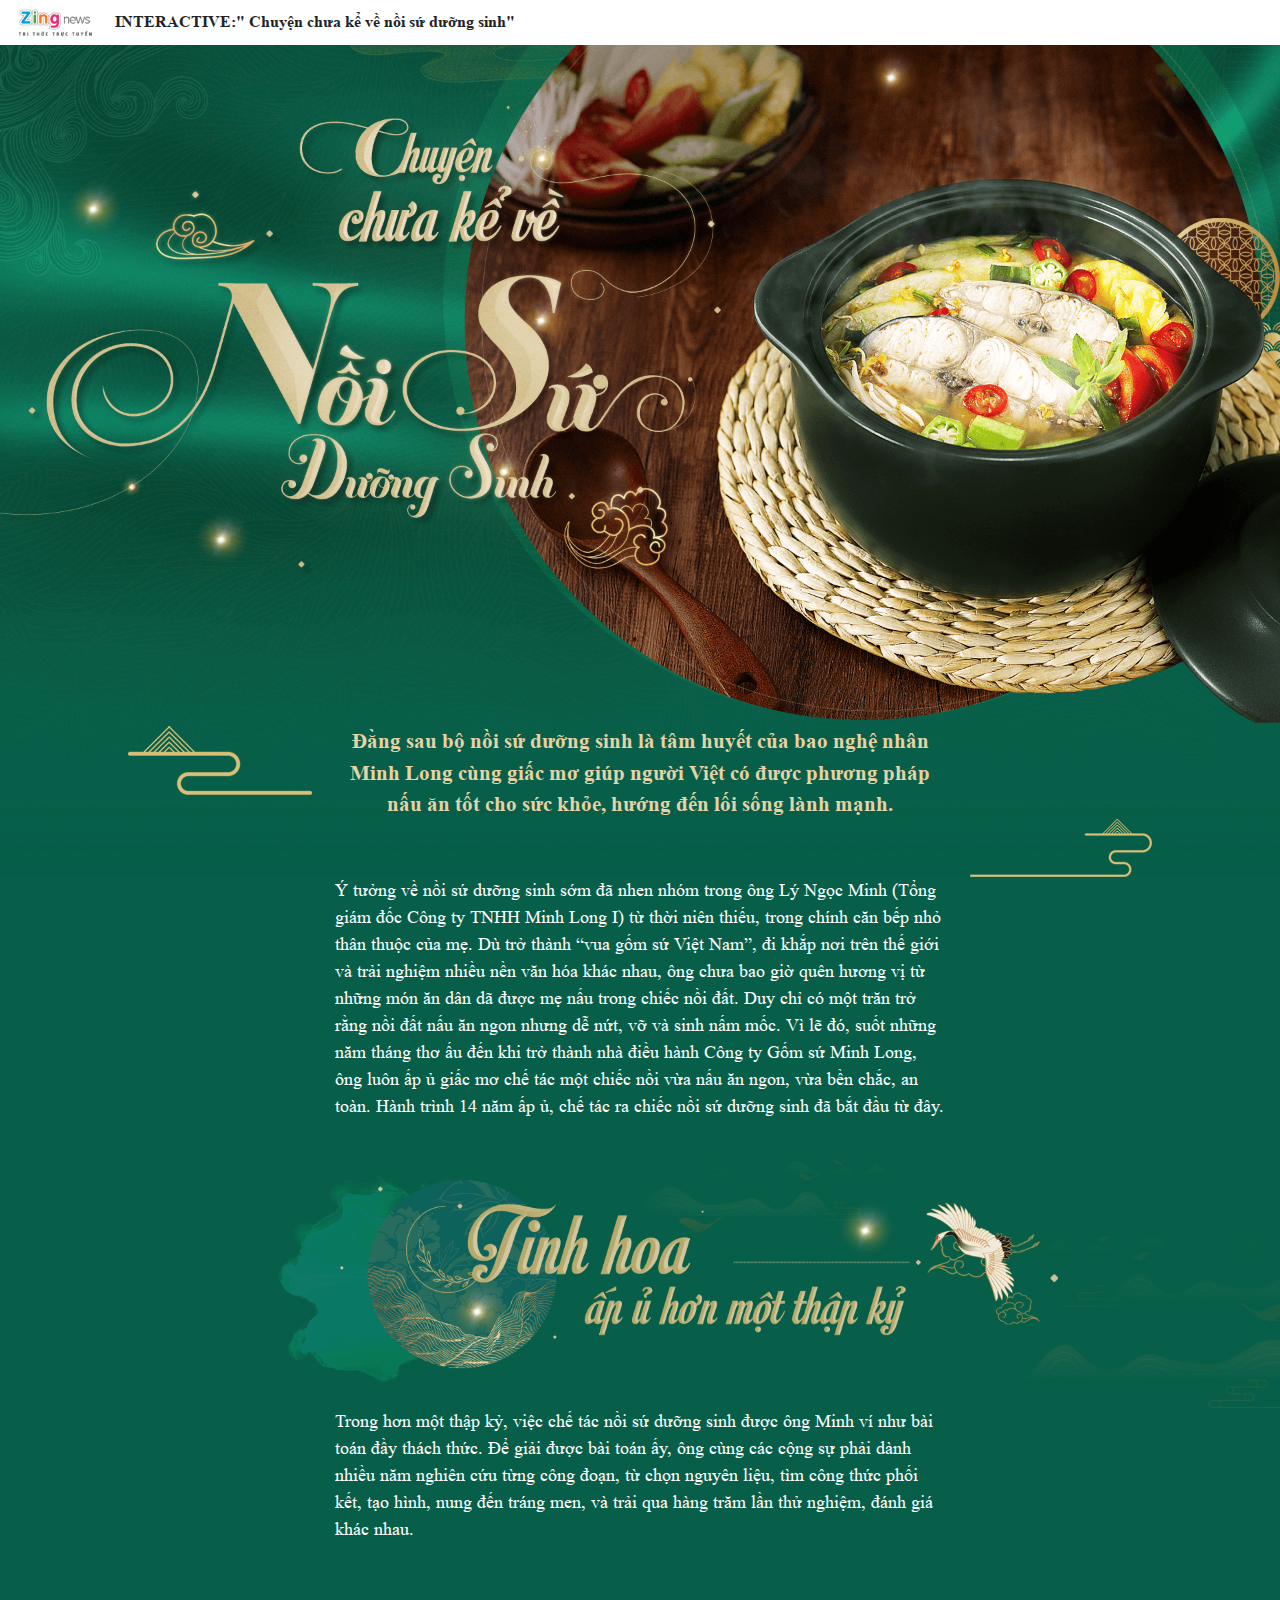
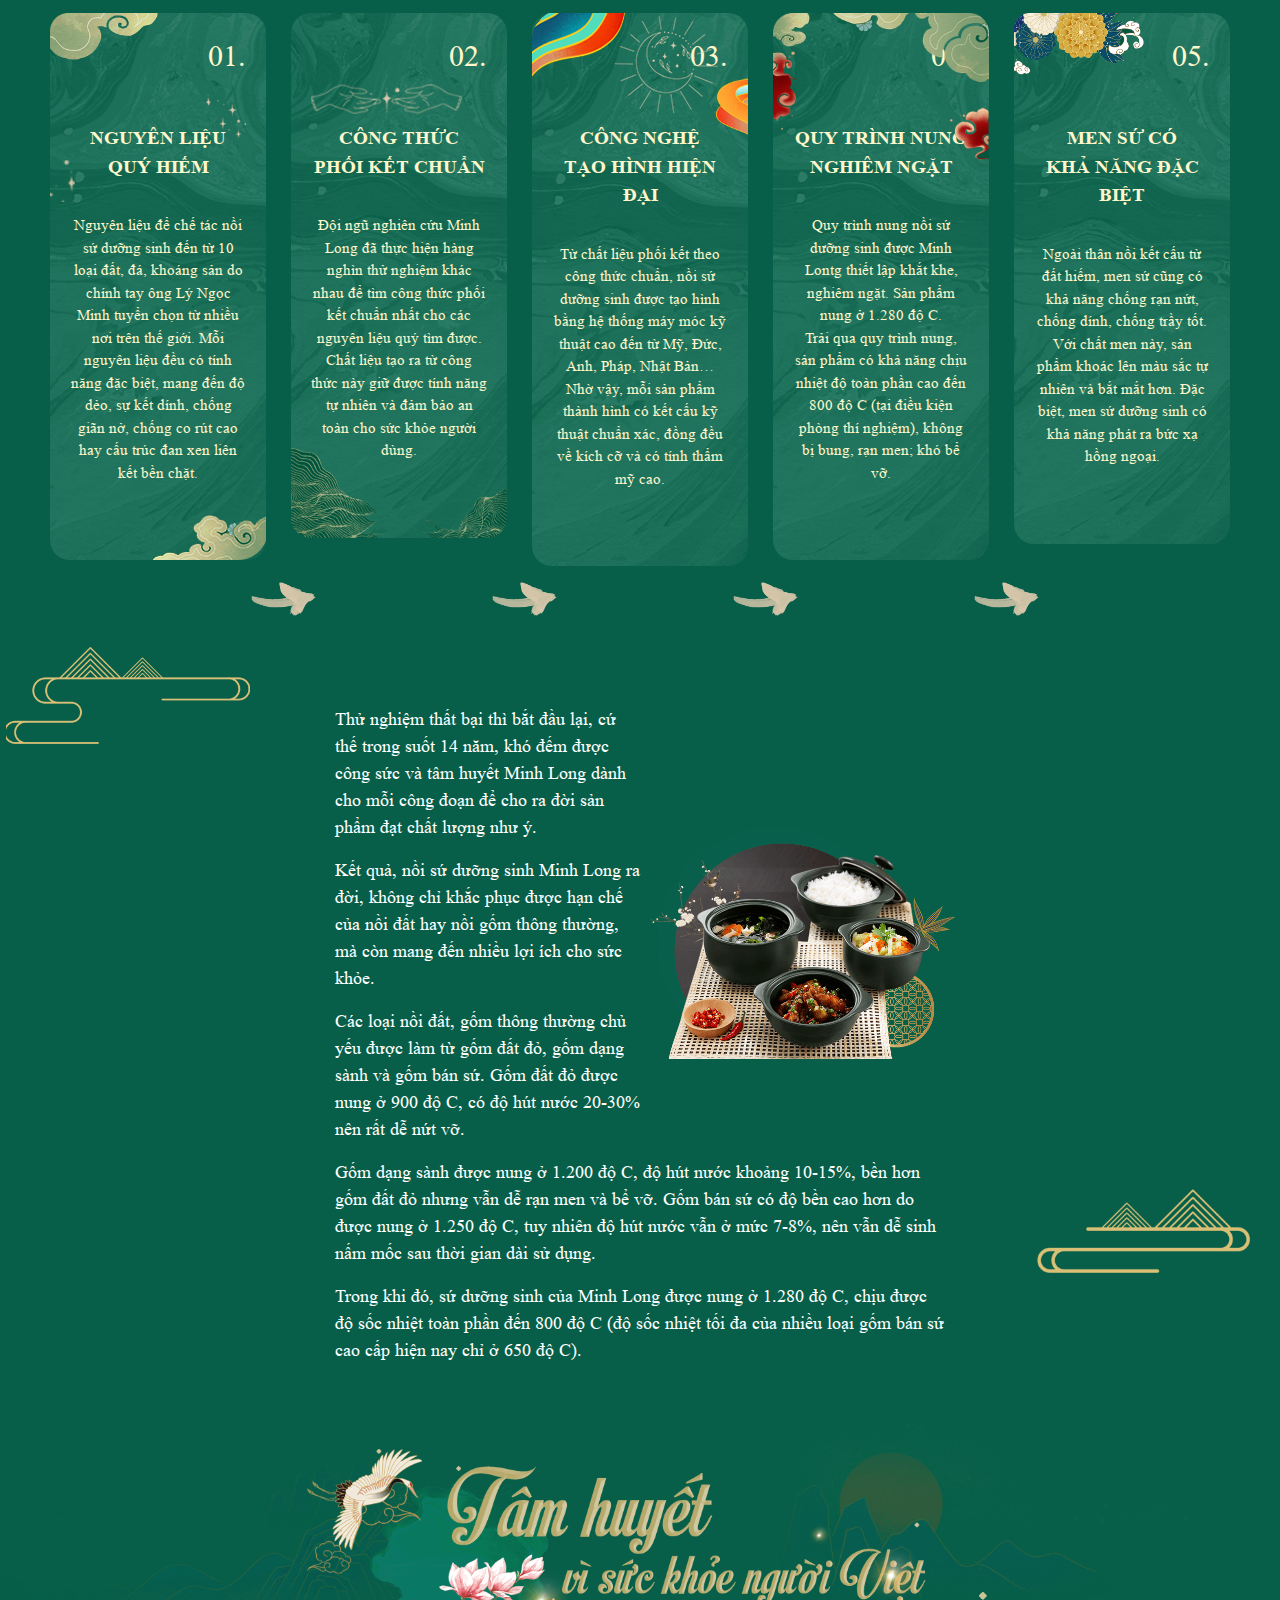
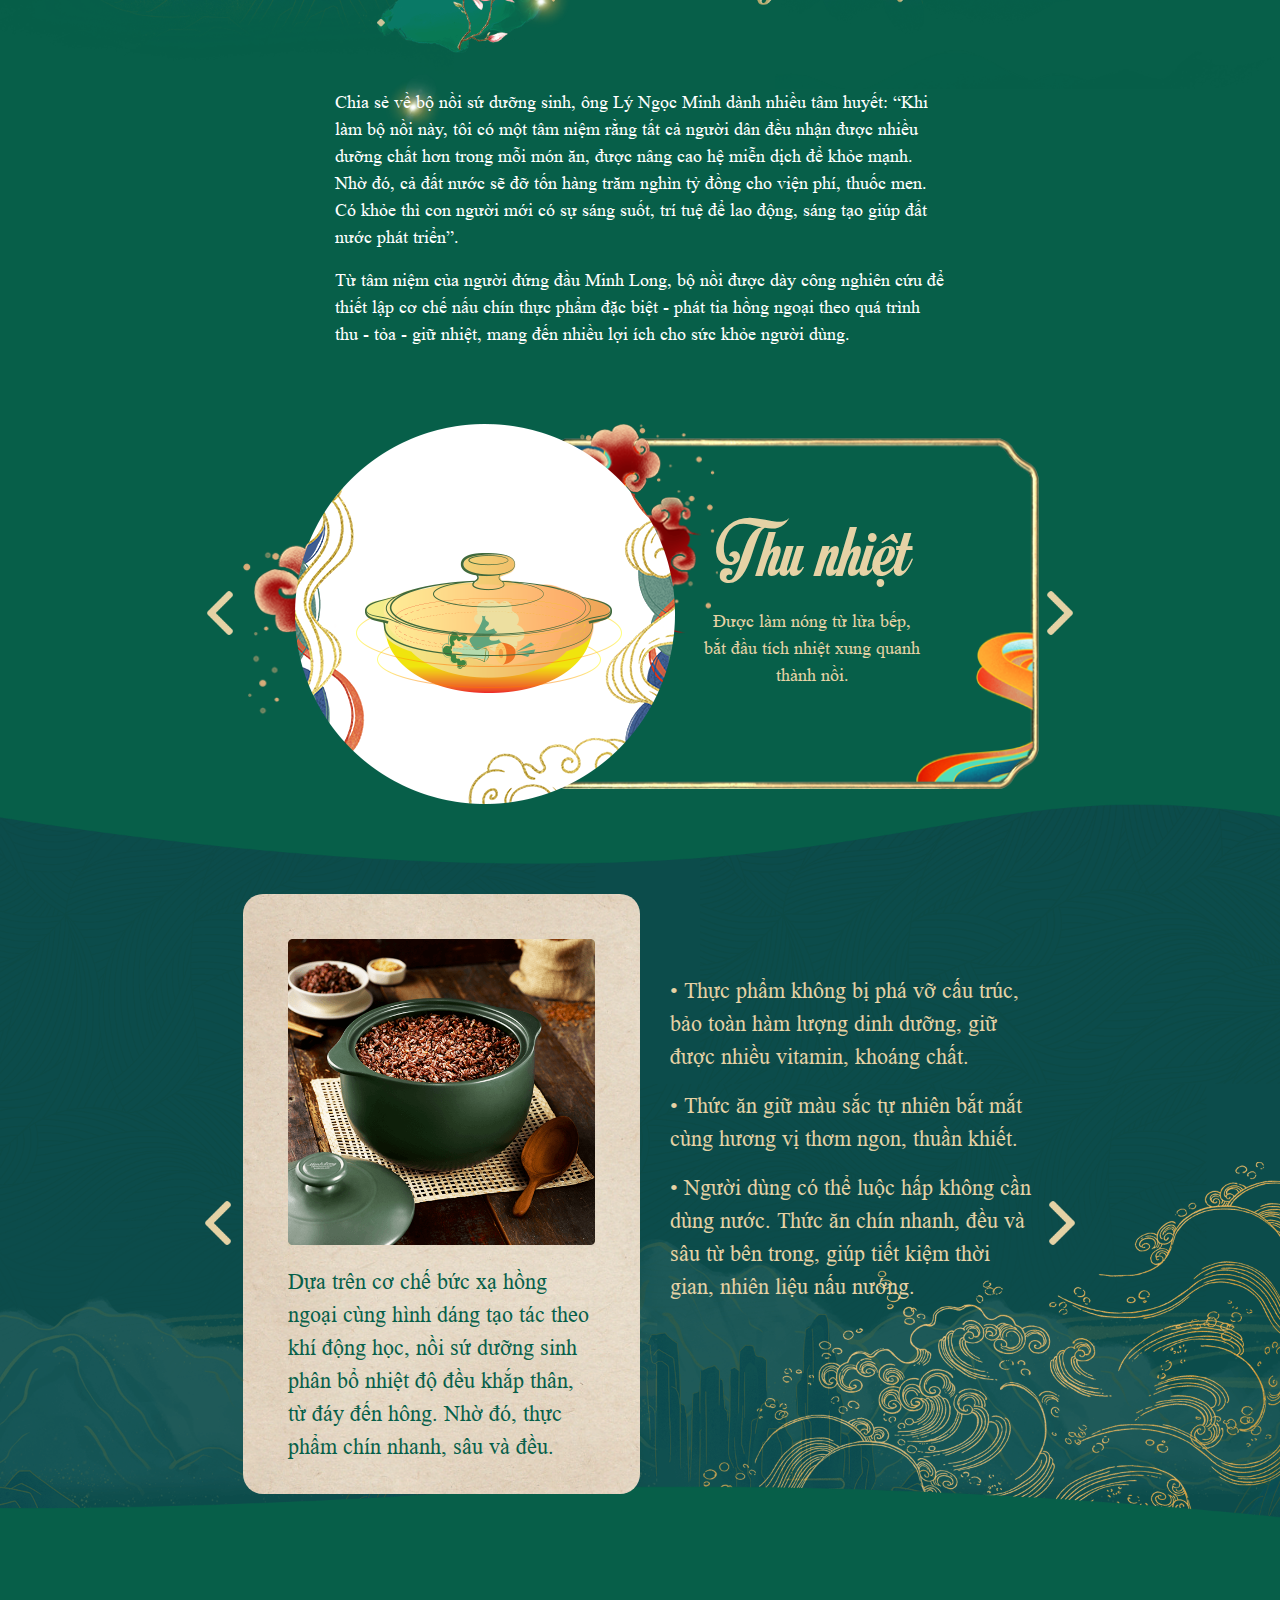
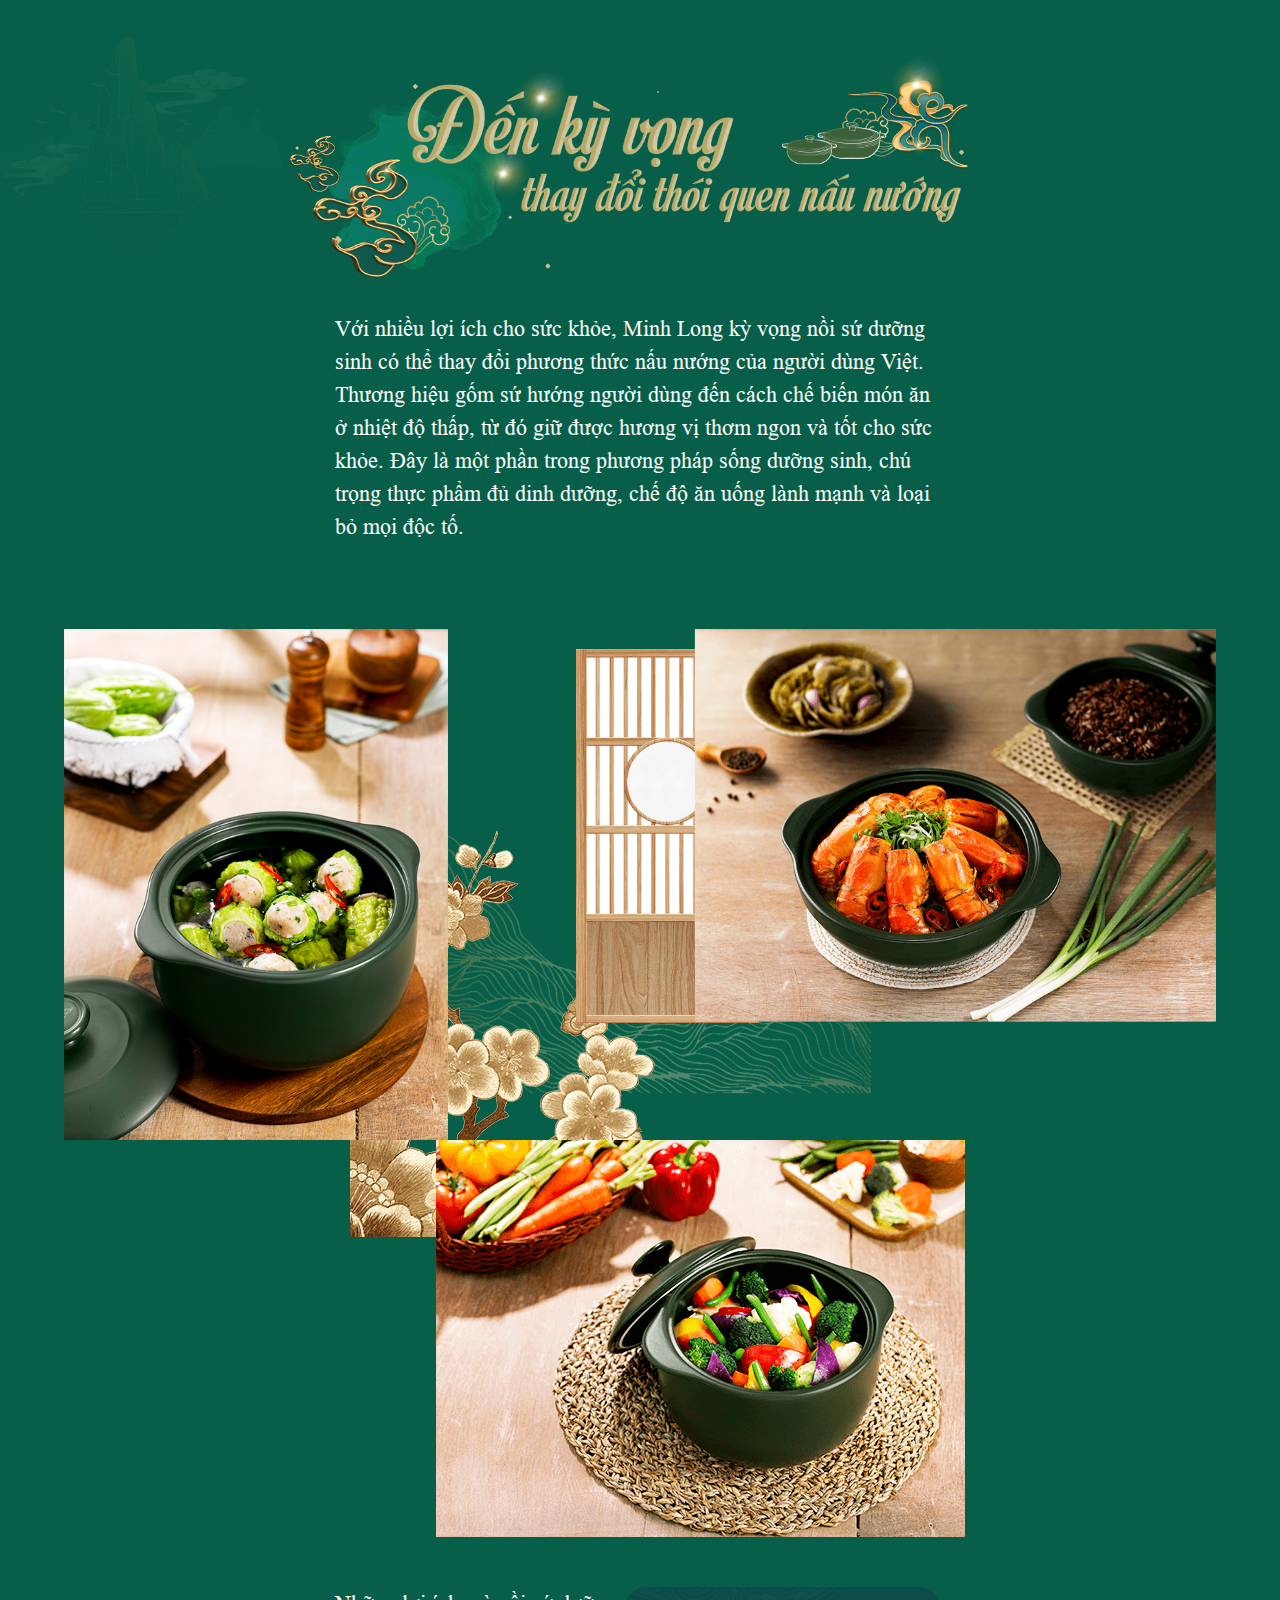
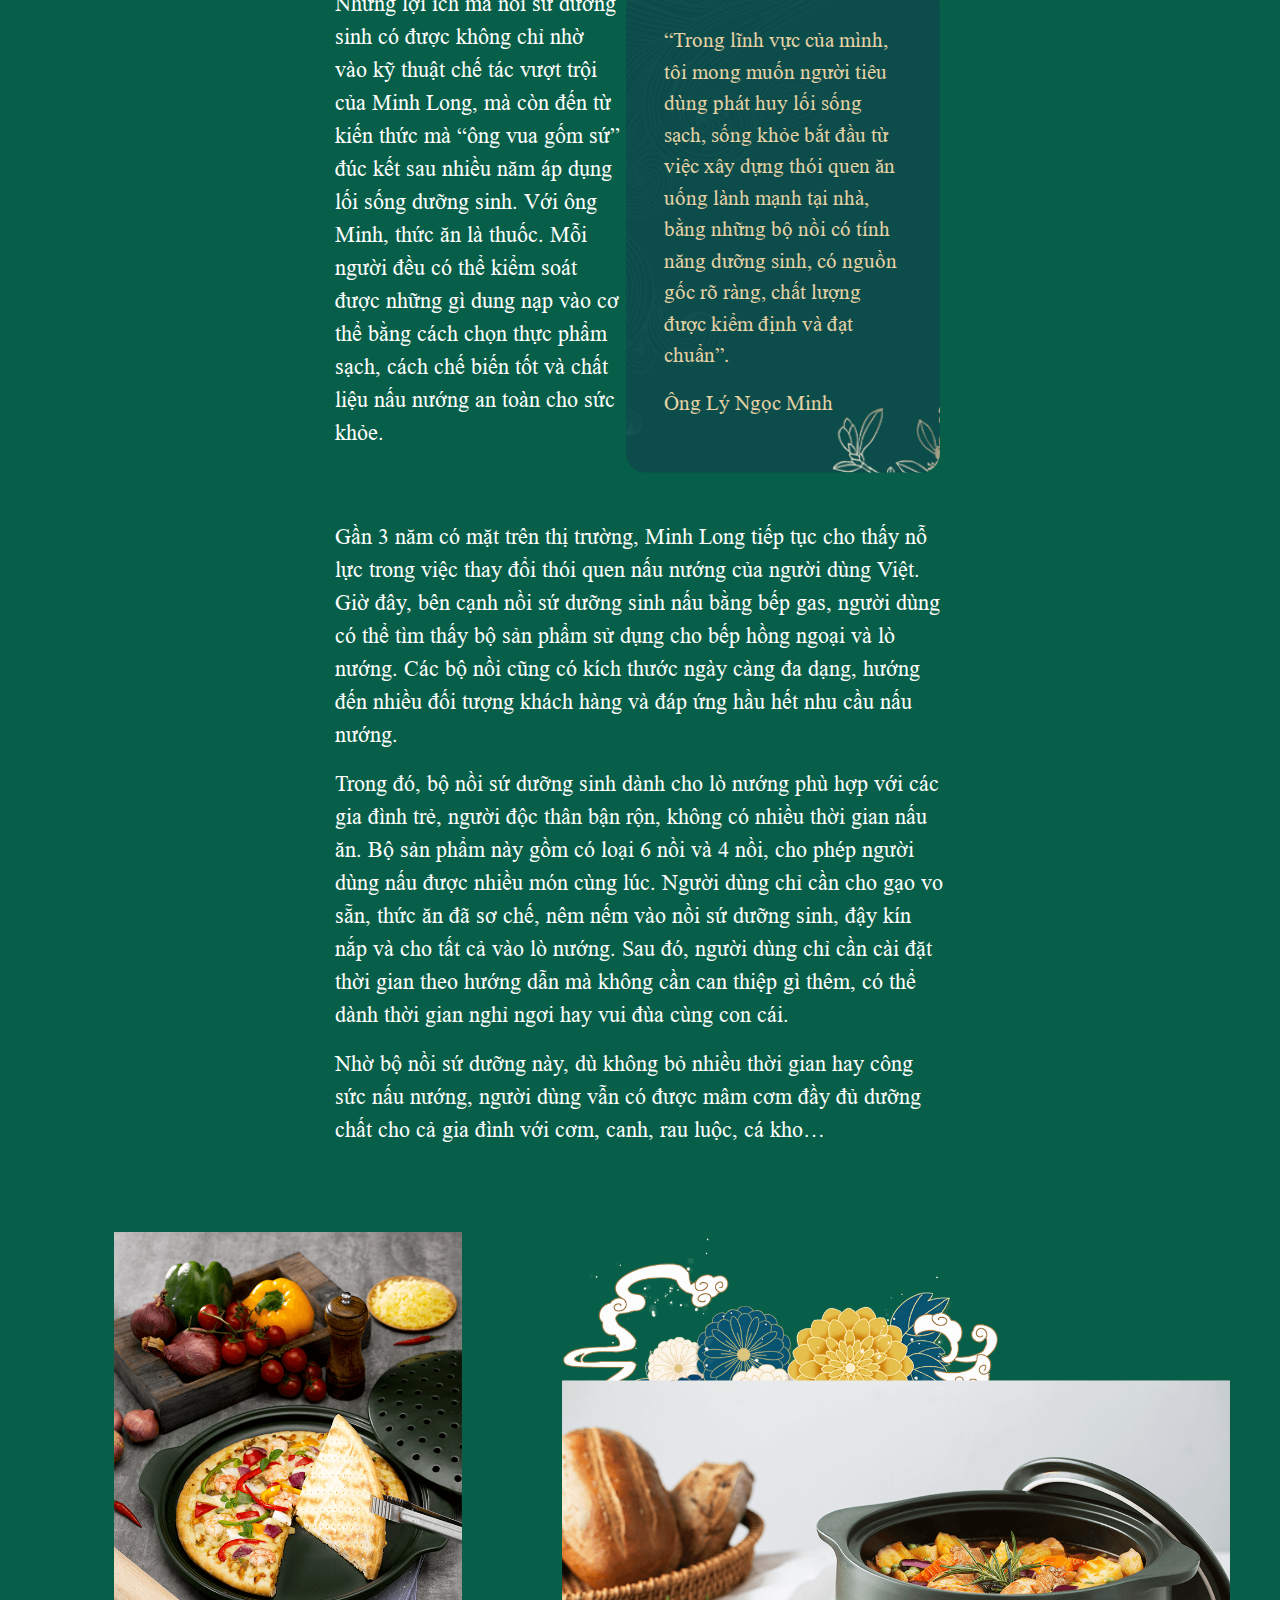
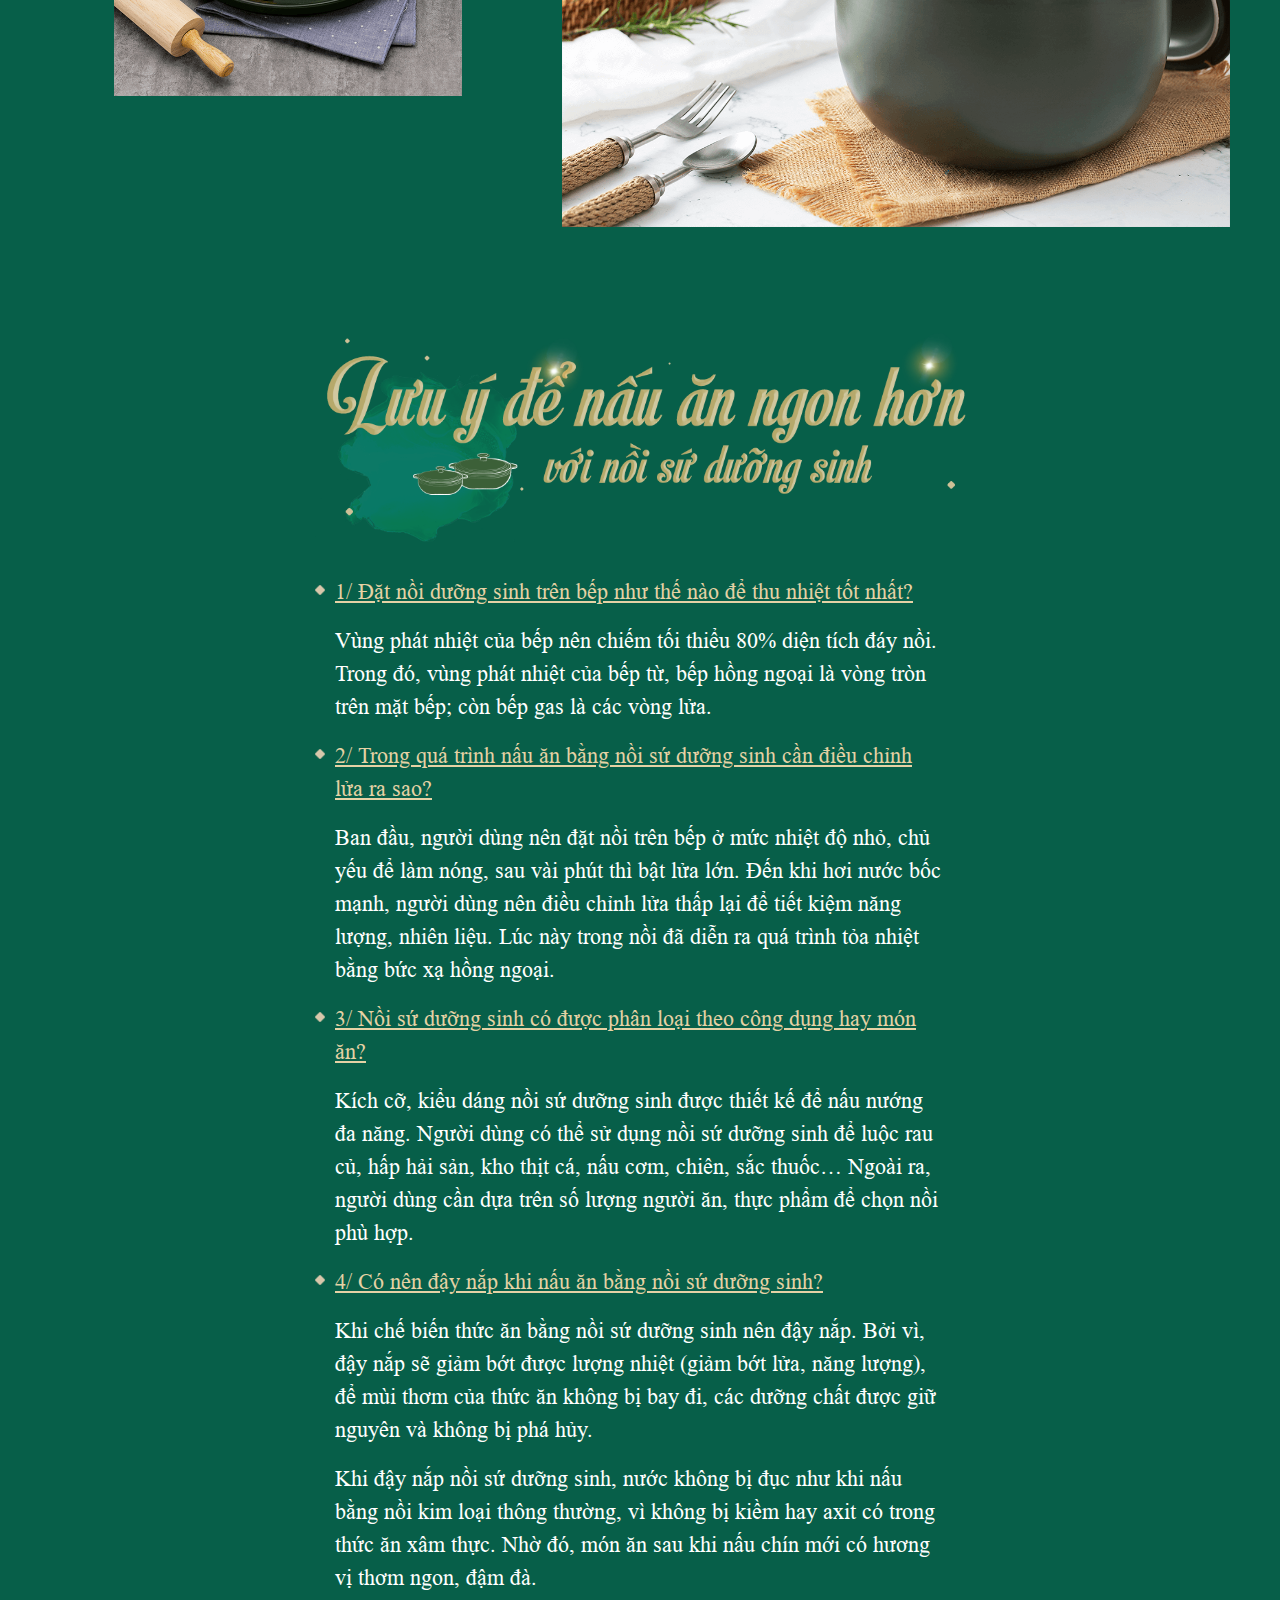
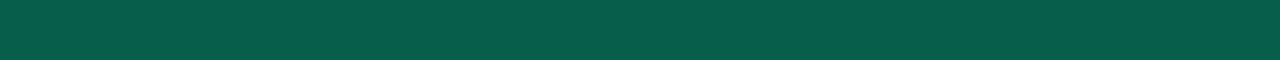
==== index.html @ fe741838 "Initial commit" ====
<!DOCTYPE html>
<html lang="en">
<head>
    <meta charset="UTF-8">
    <meta http-equiv="X-UA-Compatible" content="IE=edge">
    <meta name="viewport" content="width=device-width, initial-scale=1.0">
    <link rel="stylesheet" href="assets/css/main.css">
    <title>The Untold Story</title>
    
</head>
<body>
    <div class = "pageheader">
        <div class = "logo">
            <img src="assets/images/logozing.png" alt="zinglogo">
        </div>
        <div class = "pagetitle">
            <strong>INTERACTIVE:</strong>" Chuyện chưa kể về nồi sứ dưỡng sinh"
        </div>
    </div>
    <div class = "content">
        <section class = "banner">
            <div class = "wrap">
                <div class = "image">
                    <img src="assets/images/noisuduongsinh.png" alt="noisu">
                </div>
                <div class= "sparkle sparkle1">
                    <img src="assets/images/55.png" alt="sparkle">
                </div>
                <div class= "sparkle sparkle2">
                    <img src="assets/images/55.png" alt="sparkle">
                </div>
                <div class= "sparkle sparkle3">
                    <img src="assets/images/55.png" alt="sparkle">
                </div>
                <div class= "sparkle sparkle4">
                    <img src="assets/images/55.png" alt="sparkle">
                </div>
            </div>     
        </section>
        <section class = "section2">
            <div class = "wrap">
                <div class = "col-xl-6">
                    <div class = "text">
                        <p>Đằng sau bộ nồi sứ dưỡng sinh là tâm huyết của bao nghệ nhân Minh Long cùng giấc mơ giúp người Việt có được phương pháp nấu ăn tốt cho sức khỏe, hướng đến lối sống lành mạnh.</p>
                    </div>
                    <div class ="image img1">
                        <img src="assets/images/2.png" alt="img2">
                    </div>
                    <div class = "image img2">
                        <img src="assets/images/3.png" alt="img3">
                    </div>
                </div>
            </div>
        </section>
        <section class = "text text1">
            <div class = "col-xl-6">
                <div class = "wrap">
                    <p>Ý tưởng về nồi sứ dưỡng sinh sớm đã nhen nhóm trong ông Lý Ngọc Minh (Tổng giám đốc Công ty TNHH Minh Long I) từ thời niên thiếu, trong chính căn bếp nhỏ thân thuộc của mẹ. Dù trở thành “vua gốm sứ Việt Nam”, đi khắp nơi trên thế giới và trải nghiệm nhiều nền văn hóa khác nhau, ông chưa bao giờ quên hương vị từ những món ăn dân dã được mẹ nấu trong chiếc nồi đất. Duy chỉ có một trăn trở rằng nồi đất nấu ăn ngon nhưng dễ nứt, vỡ và sinh nấm mốc. Vì lẽ đó, suốt những năm tháng thơ ấu đến khi trở thành nhà điều hành Công ty Gốm sứ Minh Long, ông luôn ấp ủ giấc mơ chế tác một chiếc nồi vừa nấu ăn ngon, vừa bền chắc, an toàn. Hành trình 14 năm ấp ủ, chế tác ra chiếc nồi sứ dưỡng sinh đã bắt đầu từ đây.</p>
                </div>    
            </div>
        </section>
        <section class = "title title1">
            <div class = "wrap">
                <div class = "image">
                    <img src="assets/images/4.png" alt="title1">
                </div>
                <div class = "cloud">
                    <img src="assets/images/51.png" alt="cloud">
                </div>
                <div class = "sparkle sparkle1">
                    <img src="assets/images/55.png" alt="sparkle">
                </div>
                <div class = "sparkle sparkle2">
                    <img src="assets/images/55.png" alt="sparkle">
                </div>
            </div>
        </section>
        <section class ="text text2">
            <div class = "wrap">
                <div class = "col-xl-6">
                    <p>Trong hơn một thập kỷ, việc chế tác nồi sứ dưỡng sinh được ông Minh ví như bài toán đầy thách thức. Để giải được bài toán ấy, ông cùng các cộng sự phải dành nhiều năm nghiên cứu từng công đoạn, từ chọn nguyên liệu, tìm công thức phối kết, tạo hình, nung đến tráng men, và trải qua hàng trăm lần thử nghiệm, đánh giá khác nhau.</p>
                </div>
            </div>
        </section>
        <section class = "gallery">
            <div class = "wrap">
                <div class = "cards">
                    <div class = "cards-wrap">
                        <div class = "card card1">
                            <div class = "card-width">
                                <div class = "card-number">
                                    <p>01.</p>
                                </div>
                                <div class = "card-title">
                                    <p>NGUYÊN LIỆU <br>QUÝ HIẾM</p>
                                    <div class = "star star1">
                                        <img src="assets/images/48.png" alt="pic48">
                                    </div>
                                    <div class = "star star2">
                                        <img src="assets/images/49.png" alt="pic49">
                                    </div>
                                </div>
                                <div class = "card-text">
                                    <p>Nguyên liệu để chế tác nồi sứ dưỡng sinh đến từ 10 loại đất, đá, khoáng sản do chính tay ông Lý Ngọc Minh tuyển chọn từ nhiều nơi trên thế giới. Mỗi nguyên liệu đều có tính năng đặc biệt, mang đến độ dẻo, sự kết dính, chống giãn nở, chống co rút cao hay cấu trúc đan xen liên kết bền chặt.</p>
                                </div>
                                <div class = "image img1">
                                    <img src="assets/images/5.png" alt="topleft">
                                </div>
                                <div class = "image img2">
                                    <img src="assets/images/6.png" alt="bottomright">
                                </div>
                            </div>

                        </div>
                        <div class = "next">
                            <img src="assets/images/19.png" alt="next">
                        </div>
                    </div>
                    
                    <div class = "cards-wrap">
                        <div class = "card card2">
                            <div class = "card-width">
                                <div class = "card-number">
                                    <p>02.</p>
                                </div>
                                <div class = "card-title">
                                    <p>CÔNG THỨC<br>
                                        PHỐI KẾT CHUẨN</p>
                                    <div class = "hands">
                                        <img src="assets/images/9.png" alt="hands">
                                    </div>
                                </div>
                                <div class = "card-text">
                                    <p>Đội ngũ nghiên cứu Minh Long đã thực hiện hàng nghìn thử nghiệm khác nhau để tìm công thức phối kết chuẩn nhất cho các nguyên liệu quý tìm được. Chất liệu tạo ra từ công thức này giữ được tính năng tự nhiên và đảm bảo an toàn cho sức khỏe người dùng.</p>
                                </div>
                                <div class = "mountains">
                                    <img src="assets/images/8.png" alt="img8">
                                </div>
                            </div>
                        </div>
                        <div class = "next">
                            <img src="assets/images/19.png" alt="next">
                        </div>
                    </div>
                    
                    <div class = "cards-wrap">
                        <div class = "card card3">
                            <div class = "card-width">
                                <div class = "card-number">
                                    <p>03.</p>
                                </div>
                                <div class = "card-title">
                                    <p>CÔNG NGHỆ<br>
                                        TẠO HÌNH HIỆN ĐẠI</p>
                                </div>
                                <div class = "card-text">
                                    <p>Từ chất liệu phối kết theo công thức chuẩn, nồi sứ dưỡng sinh được tạo hình bằng hệ thống máy móc kỹ thuật cao đến từ Mỹ, Đức, Anh, Pháp, Nhật Bản… Nhờ vậy, mỗi sản phẩm thành hình có kết cấu kỹ thuật chuẩn xác, đồng đều về kích cỡ và có tính thẩm mỹ cao.</p>
                                </div>
                                <div class = "image image1">
                                    <img src="assets/images/11.png" alt="img11">
                                </div>
                                <div class = "image image2">
                                    <img src="assets/images/12.png" alt="img12">
                                </div>
                                <div class = "image image3">
                                    <img src="assets/images/13.png" alt="img13">
                                </div>
                            </div>
                        </div>
                        <div class = "next">
                            <img src="assets/images/19.png" alt="next">
                        </div>
                    </div>
                    
                    <div class = "cards-wrap">
                        <div class = "card card4">
                            <div class = "card-width">
                                <div class = "card-number">
                                    <p>04.</p>
                                </div>
                                <div class = "card-title">
                                    <p>QUY TRÌNH NUNG<br>
                                        NGHIÊM NGẶT</p>
                                </div>
                                <div class = "card-text">
                                    <p>Quy trình nung nồi sứ dưỡng sinh được Minh Lontg thiết lập khắt khe, nghiêm ngặt. Sản phẩm nung ở 1.280 độ C.<br>
                                        Trải qua quy trình nung, sản phẩm có khả năng chịu nhiệt độ toàn phần cao đến 800 độ C (tại điều kiện phòng thí nghiệm), không bị bung, rạn men; khó bể vỡ.</p>
                                </div>
                                <div class = "item">
                                    <img src="assets/images/14.png" alt="img14">
                                </div>
                            </div>
                        </div>
                        <div class = "next">
                            <img src="assets/images/19.png" alt="next">
                        </div>  
                    </div>
                    
                    <div class = "cards-wrap">
                        <div class = "card card5">
                            <div class = "card-width">
                                <div class = "card-number">
                                    <p>05.</p>
                                </div>
                                <div class = "card-title">
                                    <p>MEN SỨ CÓ<br>
                                        KHẢ NĂNG ĐẶC BIỆT</p>
                                </div>
                                <div class = "card-text">
                                    <p>Ngoài thân nồi kết cấu từ đất hiếm, men sứ cũng có khả năng chống rạn nứt, chống dính, chống trầy tốt. Với chất men này, sản phẩm khoác lên màu sắc tự nhiên và bắt mắt hơn. Đặc biệt, men sứ dưỡng sinh có khả năng phát ra bức xạ hồng ngoại.</p>
                                </div>
                                <div class = "item">
                                    <img src="assets/images/18.png" alt="img18">
                                </div>
                            </div>
                        </div>
                    </div>
                    
                </div>
            </div>
        </section>
        <section class = "section3">
            <div class = "wrap">
                <div class = "col-xl-6">
                    <div class = "content">
                        <div class = "content1">
                            <div class = "text">
                                <p>Thử nghiệm thất bại thì bắt đầu lại, cứ thế trong suốt 14 năm, khó đếm được công sức và tâm huyết Minh Long dành cho mỗi công đoạn để cho ra đời sản phẩm đạt chất lượng như ý.</p>
                                <p>Kết quả, nồi sứ dưỡng sinh Minh Long ra đời, không chỉ khắc phục được hạn chế của nồi đất hay nồi gốm thông thường, mà còn mang đến nhiều lợi ích cho sức khỏe.</p>
                                <p>Các loại nồi đất, gốm thông thường chủ yếu được làm từ gốm đất đỏ, gốm dạng sành và gốm bán sứ. Gốm đất đỏ được nung ở 900 độ C, có độ hút nước 20-30% nên rất dễ nứt vỡ.</p>
    
                            </div>
                            <div class = "image">
                                <img src="assets/images/22.png" alt="img22">
                            </div>
                            
                        </div>
                        <div class = "text">
                            <p>Gốm dạng sành được nung ở 1.200 độ C, độ hút nước khoảng 10-15%, bền hơn gốm đất đỏ nhưng vẫn dễ rạn men và bể vỡ. Gốm bán sứ có độ bền cao hơn do được nung ở 1.250 độ C, tuy nhiên độ hút nước vẫn ở mức 7-8%, nên vẫn dễ sinh nấm mốc sau thời gian dài sử dụng.</p>
                            <p>Trong khi đó, sứ dưỡng sinh của Minh Long được nung ở 1.280 độ C, chịu được độ sốc nhiệt toàn phần đến 800 độ C (độ sốc nhiệt tối đa của nhiều loại gốm bán sứ cao cấp hiện nay chỉ ở 650 độ C).</p>
                        </div>
                        <div class = "item item1">
                            <img src="assets/images/20.png" alt="img20">
                        </div>
                        <div class = "item item2">
                            <img src="assets/images/21.png" alt="img21">
                        </div>
                    </div>
                </div>

            </div>
        </section>
        <section class ="title title2">
            <div class = "wrap">
                <div class = "image">
                    <img src="assets/images/23.png" alt="img23">
                </div>
                <div class = "item item1">
                    <img src="assets/images/55.png" alt="sparkle1">
                </div>
                <div class = "item item2">
                    <img src="assets/images/55.png" alt="sparkle2">
                </div>
                <div class = "item item3">
                    <img src="assets/images/55.png" alt="sparkle3">
                </div>
                <div class = "col-xl-6 text">
                    <p>Chia sẻ về bộ nồi sứ dưỡng sinh, ông Lý Ngọc Minh dành nhiều tâm huyết: “Khi làm bộ nồi này, tôi có một tâm niệm rằng tất cả người dân đều nhận được nhiều dưỡng chất hơn trong mỗi món ăn, được nâng cao hệ miễn dịch để khỏe mạnh. Nhờ đó, cả đất nước sẽ đỡ tốn hàng trăm nghìn tỷ đồng cho viện phí, thuốc men. Có khỏe thì con người mới có sự sáng suốt, trí tuệ để lao động, sáng tạo giúp đất nước phát triển”.</p>
                    <p>Từ tâm niệm của người đứng đầu Minh Long, bộ nồi được dày công nghiên cứu để thiết lập cơ chế nấu chín thực phẩm đặc biệt - phát tia hồng ngoại theo quá trình thu - tỏa - giữ nhiệt, mang đến nhiều lợi ích cho sức khỏe người dùng.</p>
                </div>
            </div>
        </section>
        <section class = "swipe">
            <div class = "wrap">
                <div class = "col-xl-6">
                    <div class = "container">
                        <div class = "swiper">
                            <div class = "slide slide1">
                                <div class = "slide-pic">
                                    <img src="assets/images/pot.png" alt="thunhiet">
                                    <div class = "icon">
                                        <img src="assets/images/25.png" alt="icon">
                                    </div>
                                </div>
                                <div class = "slide-text text1">
                                    <div class = "title title1">
                                        Thu nhiệt
                                    </div>
                                    <p>Được làm nóng từ lửa bếp,
                                        <br>bắt đầu tích nhiệt xung quanh
                                        <br>thành nồi.
                                    </p>
                                </div>
                            </div>
                            <div class = "slide slide2">
                                <div class = "slide-pic">
                                    <img src="assets/images/steamedpot.png" alt="phatnhiet">
                                </div>
                                <div class = "slide-text text2">
                                    <div class = "title title2">
                                        Phát tia<br>hồng ngoại
                                    </div>
                                    <p>Bức xạ hồng ngoại
                                        <br>phát ra mạnh để làm chín
                                        <br>thực phẩm từ bên trong.
                                    </p>
                                </div>
                            </div>
                            <div class = "slide slide3">
                                <div class = "slide-pic">
                                    <img src="assets/images/pot.png" alt="giunhiet">
                                </div>
                                <div class = "slide-text text3">
                                    <div class = "title title3">
                                        Giữ nhiệt
                                    </div>
                                    <p>Khi tắt bếp, quá trình
                                        <br>nấu chín thức ăn vẫn diễn ra,
                                        <br>giúp gia vị thấm đều.
                                    </p>
                                </div>
                            </div>
                        </div>
                        <div class = "btn btn1">
                            <a class="prev" onclick="plusSlides(-1)">
                                <img src="assets/images/52(1).png" alt="prev">
                            </a>
                        </div>
                        <div class = "btn btn2">
                            <a class="next" onclick="plusSlides(1)">
                                <img src="assets/images/52.png" alt="next">
                            </a>
                        </div>
                    </div>
                </div>
            </div>
        </section>
        <section class = "swipe2">
            <div class = "col-xl-8">
                <div class = "wrap">
                    <div class = "container">
                        <div class = "swiper2">
                            <div class = "block block1">
                                <div class = "block-pic">
                                    <div class = "picture">
                                        <img src="assets/images/31.png" alt="img31">
                                    </div>
                                    <div class = "text">
                                        <p class = "text-color1"> Dựa trên cơ chế bức xạ hồng ngoại cùng hình dáng tạo tác theo khí động học, nồi sứ dưỡng sinh phân bổ nhiệt độ đều khắp thân, từ đáy đến hông. Nhờ đó, thực phẩm chín nhanh, sâu và đều.</p>
                                    </div>
                                </div>
                                <div class = "block-text">
                                    <div class = "text">
                                        <p>•  Thực phẩm không bị phá vỡ cấu trúc, bảo toàn hàm lượng dinh dưỡng, giữ được nhiều vitamin, khoáng chất.</p>
                                        <p>•  Thức ăn giữ màu sắc tự nhiên bắt mắt cùng hương vị thơm ngon, thuần khiết.  </p>
                                        <p>•  Người dùng có thể luộc hấp không cần dùng nước. Thức ăn chín nhanh, đều và sâu từ bên trong, giúp tiết kiệm thời gian, nhiên liệu nấu nướng. </p>
                                    </div>
                                </div>
                            </div>
                            <div class = "block block2">
                                <div class = "block-pic">
                                    <div class = "picture">
                                        <img src="assets/images/33.png" alt="img33">
                                    </div>
                                    <div class = "text">
                                        <p>Nồi sứ dưỡng sinh nung ở nhiệt độ cao nên trơ, không hút ẩm, hút nước, không bị xâm thực bởi axit và kiềm trong thực phẩm. Được tạo nên từ đất hiếm, nên nồi sứ dưỡng sinh không chứa chì như nồi kim loại. </p>
                                    </div>
                                </div>
                                <div class = "block-text">
                                    <div class = "text">
                                        <p>•  Thức ăn không bị biến chất do sản sinh hay nhiễm các chất độc hại. Nhờ đó, người dùng có thể an tâm ngăn ngừa ung thư hay một số loại bệnh nguy hiểm khác. </p>
                                    </div>
                                </div>
                            </div>
                            <div class = "block block3">
                                <div class = "block-pic">
                                    <div class = "picture">
                                        <img src="assets/images/34.png" alt="img34">
                                    </div>
                                    <div class = "text">
                                        <p>Khi chiên thực phẩm, nồi sứ dưỡng sinh chỉ duy trì dưới 135 độ C. Trong khi đó, nồi kim loại có thể sản sinh nhiệt đến 150-180 độ C. </p>
                                    </div>
                                </div>
                                <div class = "block-text">
                                    <div class = "text">
                                        <p>•  Thực phẩm chiên ở nhiệt độ thấp sẽ hạn chế lượng độc tố tích tụ, mang đến nhiều lợi ích cho sức khỏe tim mạch. Đồng thời, thức ăn vàng đều và giòn lâu. Dầu ăn sau đó có thể sử dụng lại.</p>
                                    </div>
                                </div>
                            </div>
                        </div>
                        <div class = "btn btn1">
                            <a class="prev" onclick="plusBlock(-1)">
                                <img src="assets/images/52(1).png" alt="prev">
                            </a>
                        </div>
                        <div class = "btn btn2">
                            <a class="next" onclick="plusBlock(1)">
                                <img src="assets/images/52.png" alt="next">
                            </a>
                        </div>
                    </div>
                </div>
            </div>
        </section>
        <section class = "title title3">
            <div class = "wrap">
                <div class = "img-width">
                    <div class = "image">
                        <img src="assets/images/39.png" alt="img39">
                    </div>
                    <div class = "sparkle sparkle1">
                        <img src="assets/images/55.png" alt="spark">
                    </div>
                    <div class = "sparkle sparkle2">
                        <img src="assets/images/55.png" alt="spark">
                    </div>
                    <div class = "sparkle sparkle3">
                        <img src="assets/images/55.png" alt="spark">
                    </div>
                    <div class = "mountain">
                        <img src="assets/images/38.png" alt="mountain">
                    </div>
                </div>
            </div>
        </section>
        <section class = "text text3">
            <div class = "wrap">
                <div class = "col-xl-6">
                    <p>Với nhiều lợi ích cho sức khỏe, Minh Long kỳ vọng nồi sứ dưỡng sinh có thể thay đổi phương thức nấu nướng của người dùng Việt. Thương hiệu gốm sứ hướng người dùng đến cách chế biến món ăn ở nhiệt độ thấp, từ đó giữ được hương vị thơm ngon và tốt cho sức khỏe. Đây là một phần trong phương pháp sống dưỡng sinh, chú trọng thực phẩm đủ dinh dưỡng, chế độ ăn uống lành mạnh và loại bỏ mọi độc tố.</p>
                </div>
            </div>
        </section>
        <section class = "section4">
            <div class = "wrap">
                <div class = "images">
                    <div class = "item item1"> 
                        <img src="assets/images/40.png" alt="img40">
                    </div>
                    <div class = "item item2"> 
                        <img src="assets/images/42.png" alt="img42">
                    </div>
                    <div class = "item item3"> 
                        <img src="assets/images/43.png" alt="img43">
                    </div>
                </div>
            </div>
        </section>
        <section class ="text text4">
            <div class = "col-xl-6">
                <div class = "wrap">
                    <div class = "container">
                        <div class = "text">
                            <p>Những lợi ích mà nồi sứ dưỡng sinh có được không chỉ nhờ vào kỹ thuật chế tác vượt trội của Minh Long, mà còn đến từ kiến thức mà “ông vua gốm sứ” đúc kết sau nhiều năm áp dụng lối sống dưỡng sinh. Với ông Minh, thức ăn là thuốc. Mỗi người đều có thể kiểm soát được những gì dung nạp vào cơ thể bằng cách chọn thực phẩm sạch, cách chế biến tốt và chất liệu nấu nướng an toàn cho sức khỏe.</p>
                        </div>
                        <div class = "quote">
                            <p>“Trong lĩnh vực của mình, tôi mong muốn người tiêu dùng phát huy lối sống sạch, sống khỏe bắt đầu từ việc xây dựng thói quen ăn uống lành mạnh tại nhà, bằng những bộ nồi có tính năng dưỡng sinh, có nguồn gốc rõ ràng, chất lượng được kiểm định và đạt chuẩn”.</p>
                            <p>Ông Lý Ngọc Minh</p>
                        </div>
                    </div>
                    <p>Gần 3 năm có mặt trên thị trường, Minh Long tiếp tục cho thấy nỗ lực trong việc thay đổi thói quen nấu nướng của người dùng Việt. Giờ đây, bên cạnh nồi sứ dưỡng sinh nấu bằng bếp gas, người dùng có thể tìm thấy bộ sản phẩm sử dụng cho bếp hồng ngoại và lò nướng. Các bộ nồi cũng có kích thước ngày càng đa dạng, hướng đến nhiều đối tượng khách hàng và đáp ứng hầu hết nhu cầu nấu nướng.</p>
                    <p>Trong đó, bộ nồi sứ dưỡng sinh dành cho lò nướng phù hợp với các gia đình trẻ, người độc thân bận rộn, không có nhiều thời gian nấu ăn. Bộ sản phẩm này gồm có loại 6 nồi và 4 nồi, cho phép người dùng nấu được nhiều món cùng lúc. Người dùng chỉ cần cho gạo vo sẵn, thức ăn đã sơ chế, nêm nếm vào nồi sứ dưỡng sinh, đậy kín nắp và cho tất cả vào lò nướng. Sau đó, người dùng chỉ cần cài đặt thời gian theo hướng dẫn mà không cần can thiệp gì thêm, có thể dành thời gian nghỉ ngơi hay vui đùa cùng con cái.</p>
                    <p>Nhờ bộ nồi sứ dưỡng này, dù không bỏ nhiều thời gian hay công sức nấu nướng, người dùng vẫn có được mâm cơm đầy đủ dưỡng chất cho cả gia đình với cơm, canh, rau luộc, cá kho…</p>
                </div>
            </div>
        </section>
        <section class = "section5">
            <div class = "wrap">
                <div class = "images">
                    <div class = "item item1">
                        <img src="assets/images/45.png" alt="img45">
                    </div>
                    <div class = "item item2">
                        <img src="assets/images/46.png" alt="img46">
                    </div>
                </div>
            </div>
        </section>
        <section class = "title title4">
            <div class = "wrap">
                <div class = "item">
                    <img src="assets/images/47.png" alt="img47">
                </div>
                <div class = "sparkle sparkle1">
                    <img src="assets/images/55.png" alt="sparkle">
                </div>
                <div class = "sparkle sparkle2">
                    <img src="assets/images/55.png" alt="sparkle">
                </div>
            </div>
        </section>
        <section class = "text text5">
            <div class = "col-xl-6">
                <div class = "wrap">
                    <p class = "underline">1/ Đặt nồi dưỡng sinh trên bếp như thế nào để thu nhiệt tốt nhất?</p>
                    <p>Vùng phát nhiệt của bếp nên chiếm tối thiểu 80% diện tích đáy nồi. Trong đó, vùng phát nhiệt của bếp từ, bếp hồng ngoại là vòng tròn trên mặt bếp; còn bếp gas là các vòng lửa.</p>
                    <p class = "underline">2/ Trong quá trình nấu ăn bằng nồi sứ dưỡng sinh cần điều chỉnh lửa ra sao?</p>
                    <p>Ban đầu, người dùng nên đặt nồi trên bếp ở mức nhiệt độ nhỏ, chủ yếu để làm nóng, sau vài phút thì bật lửa lớn. Đến khi hơi nước bốc mạnh, người dùng nên điều chỉnh lửa thấp lại để tiết kiệm năng lượng, nhiên liệu. Lúc này trong nồi đã diễn ra quá trình tỏa nhiệt bằng bức xạ hồng ngoại.</p>
                    <p class = "underline">3/ Nồi sứ dưỡng sinh có được phân loại theo công dụng hay món ăn?</p>
                    <p>Kích cỡ, kiểu dáng nồi sứ dưỡng sinh được thiết kế để nấu nướng đa năng. Người dùng có thể sử dụng nồi sứ dưỡng sinh để luộc rau củ, hấp hải sản, kho thịt cá, nấu cơm, chiên, sắc thuốc… Ngoài ra, người dùng cần dựa trên số lượng người ăn, thực phẩm để chọn nồi phù hợp.</p>
                    <p class = "underline">4/ Có nên đậy nắp khi nấu ăn bằng nồi sứ dưỡng sinh?</p>
                    <p>Khi chế biến thức ăn bằng nồi sứ dưỡng sinh nên đậy nắp. Bởi vì, đậy nắp sẽ giảm bớt được lượng nhiệt (giảm bớt lửa, năng lượng), để mùi thơm của thức ăn không bị bay đi, các dưỡng chất được giữ nguyên và không bị phá hủy.</p>
                    <p>Khi đậy nắp nồi sứ dưỡng sinh, nước không bị đục như khi nấu bằng nồi kim loại thông thường, vì không bị kiềm hay axit có trong thức ăn xâm thực. Nhờ đó, món ăn sau khi nấu chín mới có hương vị thơm ngon, đậm đà.</p>
                </div>
            </div>
        </section>
    </div>

    
<!-- Modal -->
<script src="assets/js/myScript.js"></script>
<script src="/assets/js/jquery-3.6.0.min.js" ></script>
<script src="/assets/js/bootstrap.js"></script>
</body>
</html>
---- assets/css/main.css ----
@charset "UTF-8";
html, body, div, span, applet, object, iframe,
h1, h2, h3, h4, h5, h6, p, blockquote, pre,
a, abbr, acronym, address, big, cite, code,
del, dfn, em, img, ins, kbd, q, s, samp,
small, strike, strong, sub, sup, tt, var,
b, u, i, center,
dl, dt, dd, ol, ul, li,
fieldset, form, label, legend,
table, caption, tbody, tfoot, thead, tr, th, td,
article, aside, canvas, details, embed,
figure, figcaption, footer, header, hgroup,
menu, nav, output, ruby, section, summary,
time, mark, audio, video {
  margin: 0;
  padding: 0;
  border: 0;
  font-size: 100%;
  font: inherit;
  vertical-align: baseline;
}

/* HTML5 display-role reset for older browsers */
article, aside, details, figcaption, figure,
footer, header, hgroup, menu, nav, section {
  display: block;
}

body {
  line-height: 1;
}

ol, ul {
  list-style: none;
}

blockquote, q {
  quotes: none;
}

blockquote:before, blockquote:after,
q:before, q:after {
  content: "";
  content: none;
}

table {
  border-collapse: collapse;
  border-spacing: 0;
}

/*!
 * Bootstrap v4.3.1 (https://getbootstrap.com/)
 * Copyright 2011-2019 The Bootstrap Authors
 * Copyright 2011-2019 Twitter, Inc.
 * Licensed under MIT (https://github.com/twbs/bootstrap/blob/master/LICENSE)
 */
:root {
  --blue: #007bff;
  --indigo: #6610f2;
  --purple: #6f42c1;
  --pink: #e83e8c;
  --red: #dc3545;
  --orange: #fd7e14;
  --yellow: #ffc107;
  --green: #28a745;
  --teal: #20c997;
  --cyan: #17a2b8;
  --white: #fff;
  --gray: #6c757d;
  --gray-dark: #343a40;
  --primary: #007bff;
  --secondary: #6c757d;
  --success: #28a745;
  --info: #17a2b8;
  --warning: #ffc107;
  --danger: #dc3545;
  --light: #f8f9fa;
  --dark: #343a40;
  --breakpoint-xs: 0;
  --breakpoint-sm: 576px;
  --breakpoint-md: 768px;
  --breakpoint-lg: 992px;
  --breakpoint-xl: 1200px;
  --font-family-sans-serif: -apple-system, BlinkMacSystemFont, "Segoe UI", Roboto, "Helvetica Neue", Arial, "Noto Sans", sans-serif, "Apple Color Emoji", "Segoe UI Emoji", "Segoe UI Symbol", "Noto Color Emoji";
  --font-family-monospace: SFMono-Regular, Menlo, Monaco, Consolas, "Liberation Mono", "Courier New", monospace;
}

*,
*::before,
*::after {
  box-sizing: border-box;
}

html {
  font-family: sans-serif;
  line-height: 1.15;
  -webkit-text-size-adjust: 100%;
  -webkit-tap-highlight-color: rgba(0, 0, 0, 0);
}

article, aside, figcaption, figure, footer, header, hgroup, main, nav, section {
  display: block;
}

body {
  margin: 0;
  font-family: -apple-system, BlinkMacSystemFont, "Segoe UI", Roboto, "Helvetica Neue", Arial, "Noto Sans", sans-serif, "Apple Color Emoji", "Segoe UI Emoji", "Segoe UI Symbol", "Noto Color Emoji";
  font-size: 1rem;
  font-weight: 400;
  line-height: 1.5;
  color: #212529;
  text-align: left;
  background-color: #fff;
}

[tabindex="-1"]:focus {
  outline: 0 !important;
}

hr {
  box-sizing: content-box;
  height: 0;
  overflow: visible;
}

h1, h2, h3, h4, h5, h6 {
  margin-top: 0;
  margin-bottom: 0.5rem;
}

p {
  margin-top: 0;
  margin-bottom: 1rem;
}

abbr[title],
abbr[data-original-title] {
  text-decoration: underline;
  -webkit-text-decoration: underline dotted;
  text-decoration: underline dotted;
  cursor: help;
  border-bottom: 0;
  -webkit-text-decoration-skip-ink: none;
  text-decoration-skip-ink: none;
}

address {
  margin-bottom: 1rem;
  font-style: normal;
  line-height: inherit;
}

ol,
ul,
dl {
  margin-top: 0;
  margin-bottom: 1rem;
}

ol ol,
ul ul,
ol ul,
ul ol {
  margin-bottom: 0;
}

dt {
  font-weight: 700;
}

dd {
  margin-bottom: 0.5rem;
  margin-left: 0;
}

blockquote {
  margin: 0 0 1rem;
}

b,
strong {
  font-weight: bolder;
}

small {
  font-size: 80%;
}

sub,
sup {
  position: relative;
  font-size: 75%;
  line-height: 0;
  vertical-align: baseline;
}

sub {
  bottom: -0.25em;
}

sup {
  top: -0.5em;
}

a {
  color: #007bff;
  text-decoration: none;
  background-color: transparent;
}

a:hover {
  color: #0056b3;
  text-decoration: underline;
}

a:not([href]):not([tabindex]) {
  color: inherit;
  text-decoration: none;
}

a:not([href]):not([tabindex]):hover, a:not([href]):not([tabindex]):focus {
  color: inherit;
  text-decoration: none;
}

a:not([href]):not([tabindex]):focus {
  outline: 0;
}

pre,
code,
kbd,
samp {
  font-family: SFMono-Regular, Menlo, Monaco, Consolas, "Liberation Mono", "Courier New", monospace;
  font-size: 1em;
}

pre {
  margin-top: 0;
  margin-bottom: 1rem;
  overflow: auto;
}

figure {
  margin: 0 0 1rem;
}

img {
  vertical-align: middle;
  border-style: none;
}

svg {
  overflow: hidden;
  vertical-align: middle;
}

table {
  border-collapse: collapse;
}

caption {
  padding-top: 0.75rem;
  padding-bottom: 0.75rem;
  color: #6c757d;
  text-align: left;
  caption-side: bottom;
}

th {
  text-align: inherit;
}

label {
  display: inline-block;
  margin-bottom: 0.5rem;
}

button {
  border-radius: 0;
}

button:focus {
  outline: 1px dotted;
  outline: 5px auto -webkit-focus-ring-color;
}

input,
button,
select,
optgroup,
textarea {
  margin: 0;
  font-family: inherit;
  font-size: inherit;
  line-height: inherit;
}

button,
input {
  overflow: visible;
}

button,
select {
  text-transform: none;
}

select {
  word-wrap: normal;
}

button,
[type=button],
[type=reset],
[type=submit] {
  -webkit-appearance: button;
}

button:not(:disabled),
[type=button]:not(:disabled),
[type=reset]:not(:disabled),
[type=submit]:not(:disabled) {
  cursor: pointer;
}

button::-moz-focus-inner,
[type=button]::-moz-focus-inner,
[type=reset]::-moz-focus-inner,
[type=submit]::-moz-focus-inner {
  padding: 0;
  border-style: none;
}

input[type=radio],
input[type=checkbox] {
  box-sizing: border-box;
  padding: 0;
}

input[type=date],
input[type=time],
input[type=datetime-local],
input[type=month] {
  -webkit-appearance: listbox;
}

textarea {
  overflow: auto;
  resize: vertical;
}

fieldset {
  min-width: 0;
  padding: 0;
  margin: 0;
  border: 0;
}

legend {
  display: block;
  width: 100%;
  max-width: 100%;
  padding: 0;
  margin-bottom: 0.5rem;
  font-size: 1.5rem;
  line-height: inherit;
  color: inherit;
  white-space: normal;
}

progress {
  vertical-align: baseline;
}

[type=number]::-webkit-inner-spin-button,
[type=number]::-webkit-outer-spin-button {
  height: auto;
}

[type=search] {
  outline-offset: -2px;
  -webkit-appearance: none;
}

[type=search]::-webkit-search-decoration {
  -webkit-appearance: none;
}

::-webkit-file-upload-button {
  font: inherit;
  -webkit-appearance: button;
}

output {
  display: inline-block;
}

summary {
  display: list-item;
  cursor: pointer;
}

template {
  display: none;
}

[hidden] {
  display: none !important;
}

h1, h2, h3, h4, h5, h6,
.h1, .h2, .h3, .h4, .h5, .h6 {
  margin-bottom: 0.5rem;
  font-weight: 500;
  line-height: 1.2;
}

h1, .h1 {
  font-size: 2.5rem;
}

h2, .h2 {
  font-size: 2rem;
}

h3, .h3 {
  font-size: 1.75rem;
}

h4, .h4 {
  font-size: 1.5rem;
}

h5, .h5 {
  font-size: 1.25rem;
}

h6, .h6 {
  font-size: 1rem;
}

.lead {
  font-size: 1.25rem;
  font-weight: 300;
}

.display-1 {
  font-size: 6rem;
  font-weight: 300;
  line-height: 1.2;
}

.display-2 {
  font-size: 5.5rem;
  font-weight: 300;
  line-height: 1.2;
}

.display-3 {
  font-size: 4.5rem;
  font-weight: 300;
  line-height: 1.2;
}

.display-4 {
  font-size: 3.5rem;
  font-weight: 300;
  line-height: 1.2;
}

hr {
  margin-top: 1rem;
  margin-bottom: 1rem;
  border: 0;
  border-top: 1px solid rgba(0, 0, 0, 0.1);
}

small,
.small {
  font-size: 80%;
  font-weight: 400;
}

mark,
.mark {
  padding: 0.2em;
  background-color: #fcf8e3;
}

.list-unstyled {
  padding-left: 0;
  list-style: none;
}

.list-inline {
  padding-left: 0;
  list-style: none;
}

.list-inline-item {
  display: inline-block;
}

.list-inline-item:not(:last-child) {
  margin-right: 0.5rem;
}

.initialism {
  font-size: 90%;
  text-transform: uppercase;
}

.blockquote {
  margin-bottom: 1rem;
  font-size: 1.25rem;
}

.blockquote-footer {
  display: block;
  font-size: 80%;
  color: #6c757d;
}

.blockquote-footer::before {
  content: "— ";
}

.img-fluid {
  max-width: 100%;
  height: auto;
}

.img-thumbnail {
  padding: 0.25rem;
  background-color: #fff;
  border: 1px solid #dee2e6;
  border-radius: 0.25rem;
  max-width: 100%;
  height: auto;
}

.figure {
  display: inline-block;
}

.figure-img {
  margin-bottom: 0.5rem;
  line-height: 1;
}

.figure-caption {
  font-size: 90%;
  color: #6c757d;
}

code {
  font-size: 87.5%;
  color: #e83e8c;
  word-break: break-word;
}

a > code {
  color: inherit;
}

kbd {
  padding: 0.2rem 0.4rem;
  font-size: 87.5%;
  color: #fff;
  background-color: #212529;
  border-radius: 0.2rem;
}

kbd kbd {
  padding: 0;
  font-size: 100%;
  font-weight: 700;
}

pre {
  display: block;
  font-size: 87.5%;
  color: #212529;
}

pre code {
  font-size: inherit;
  color: inherit;
  word-break: normal;
}

.pre-scrollable {
  max-height: 340px;
  overflow-y: scroll;
}

.container {
  width: 100%;
  padding-right: 15px;
  padding-left: 15px;
  margin-right: auto;
  margin-left: auto;
}

@media (min-width: 576px) {
  .container {
    max-width: 540px;
  }
}
@media (min-width: 768px) {
  .container {
    max-width: 720px;
  }
}
@media (min-width: 992px) {
  .container {
    max-width: 960px;
  }
}
@media (min-width: 1200px) {
  .container {
    max-width: 1140px;
  }
}
.container-fluid {
  width: 100%;
  padding-right: 15px;
  padding-left: 15px;
  margin-right: auto;
  margin-left: auto;
}

.row {
  display: flex;
  flex-wrap: wrap;
  margin-right: -15px;
  margin-left: -15px;
}

.no-gutters {
  margin-right: 0;
  margin-left: 0;
}

.no-gutters > .col,
.no-gutters > [class*=col-] {
  padding-right: 0;
  padding-left: 0;
}

.col-1, .col-2, .col-3, .col-4, .col-5, .col-6, .col-7, .col-8, .col-9, .col-10, .col-11, .col-12, .col,
.col-auto, .col-sm-1, .col-sm-2, .col-sm-3, .col-sm-4, .col-sm-5, .col-sm-6, .col-sm-7, .col-sm-8, .col-sm-9, .col-sm-10, .col-sm-11, .col-sm-12, .col-sm,
.col-sm-auto, .col-md-1, .col-md-2, .col-md-3, .col-md-4, .col-md-5, .col-md-6, .col-md-7, .col-md-8, .col-md-9, .col-md-10, .col-md-11, .col-md-12, .col-md,
.col-md-auto, .col-lg-1, .col-lg-2, .col-lg-3, .col-lg-4, .col-lg-5, .col-lg-6, .col-lg-7, .col-lg-8, .col-lg-9, .col-lg-10, .col-lg-11, .col-lg-12, .col-lg,
.col-lg-auto, .col-xl-1, .col-xl-2, .col-xl-3, .col-xl-4, .col-xl-5, .col-xl-6, .col-xl-7, .col-xl-8, .col-xl-9, .col-xl-10, .col-xl-11, .col-xl-12, .col-xl,
.col-xl-auto {
  position: relative;
  width: 100%;
  padding-right: 15px;
  padding-left: 15px;
}

.col {
  flex-basis: 0;
  flex-grow: 1;
  max-width: 100%;
}

.col-auto {
  flex: 0 0 auto;
  width: auto;
  max-width: 100%;
}

.col-1 {
  flex: 0 0 8.333333%;
  max-width: 8.333333%;
}

.col-2 {
  flex: 0 0 16.666667%;
  max-width: 16.666667%;
}

.col-3 {
  flex: 0 0 25%;
  max-width: 25%;
}

.col-4 {
  flex: 0 0 33.333333%;
  max-width: 33.333333%;
}

.col-5 {
  flex: 0 0 41.666667%;
  max-width: 41.666667%;
}

.col-6 {
  flex: 0 0 50%;
  max-width: 50%;
}

.col-7 {
  flex: 0 0 58.333333%;
  max-width: 58.333333%;
}

.col-8 {
  flex: 0 0 66.666667%;
  max-width: 66.666667%;
}

.col-9 {
  flex: 0 0 75%;
  max-width: 75%;
}

.col-10 {
  flex: 0 0 83.333333%;
  max-width: 83.333333%;
}

.col-11 {
  flex: 0 0 91.666667%;
  max-width: 91.666667%;
}

.col-12 {
  flex: 0 0 100%;
  max-width: 100%;
}

.order-first {
  order: -1;
}

.order-last {
  order: 13;
}

.order-0 {
  order: 0;
}

.order-1 {
  order: 1;
}

.order-2 {
  order: 2;
}

.order-3 {
  order: 3;
}

.order-4 {
  order: 4;
}

.order-5 {
  order: 5;
}

.order-6 {
  order: 6;
}

.order-7 {
  order: 7;
}

.order-8 {
  order: 8;
}

.order-9 {
  order: 9;
}

.order-10 {
  order: 10;
}

.order-11 {
  order: 11;
}

.order-12 {
  order: 12;
}

.offset-1 {
  margin-left: 8.333333%;
}

.offset-2 {
  margin-left: 16.666667%;
}

.offset-3 {
  margin-left: 25%;
}

.offset-4 {
  margin-left: 33.333333%;
}

.offset-5 {
  margin-left: 41.666667%;
}

.offset-6 {
  margin-left: 50%;
}

.offset-7 {
  margin-left: 58.333333%;
}

.offset-8 {
  margin-left: 66.666667%;
}

.offset-9 {
  margin-left: 75%;
}

.offset-10 {
  margin-left: 83.333333%;
}

.offset-11 {
  margin-left: 91.666667%;
}

@media (min-width: 576px) {
  .col-sm {
    flex-basis: 0;
    flex-grow: 1;
    max-width: 100%;
  }

  .col-sm-auto {
    flex: 0 0 auto;
    width: auto;
    max-width: 100%;
  }

  .col-sm-1 {
    flex: 0 0 8.333333%;
    max-width: 8.333333%;
  }

  .col-sm-2 {
    flex: 0 0 16.666667%;
    max-width: 16.666667%;
  }

  .col-sm-3 {
    flex: 0 0 25%;
    max-width: 25%;
  }

  .col-sm-4 {
    flex: 0 0 33.333333%;
    max-width: 33.333333%;
  }

  .col-sm-5 {
    flex: 0 0 41.666667%;
    max-width: 41.666667%;
  }

  .col-sm-6 {
    flex: 0 0 50%;
    max-width: 50%;
  }

  .col-sm-7 {
    flex: 0 0 58.333333%;
    max-width: 58.333333%;
  }

  .col-sm-8 {
    flex: 0 0 66.666667%;
    max-width: 66.666667%;
  }

  .col-sm-9 {
    flex: 0 0 75%;
    max-width: 75%;
  }

  .col-sm-10 {
    flex: 0 0 83.333333%;
    max-width: 83.333333%;
  }

  .col-sm-11 {
    flex: 0 0 91.666667%;
    max-width: 91.666667%;
  }

  .col-sm-12 {
    flex: 0 0 100%;
    max-width: 100%;
  }

  .order-sm-first {
    order: -1;
  }

  .order-sm-last {
    order: 13;
  }

  .order-sm-0 {
    order: 0;
  }

  .order-sm-1 {
    order: 1;
  }

  .order-sm-2 {
    order: 2;
  }

  .order-sm-3 {
    order: 3;
  }

  .order-sm-4 {
    order: 4;
  }

  .order-sm-5 {
    order: 5;
  }

  .order-sm-6 {
    order: 6;
  }

  .order-sm-7 {
    order: 7;
  }

  .order-sm-8 {
    order: 8;
  }

  .order-sm-9 {
    order: 9;
  }

  .order-sm-10 {
    order: 10;
  }

  .order-sm-11 {
    order: 11;
  }

  .order-sm-12 {
    order: 12;
  }

  .offset-sm-0 {
    margin-left: 0;
  }

  .offset-sm-1 {
    margin-left: 8.333333%;
  }

  .offset-sm-2 {
    margin-left: 16.666667%;
  }

  .offset-sm-3 {
    margin-left: 25%;
  }

  .offset-sm-4 {
    margin-left: 33.333333%;
  }

  .offset-sm-5 {
    margin-left: 41.666667%;
  }

  .offset-sm-6 {
    margin-left: 50%;
  }

  .offset-sm-7 {
    margin-left: 58.333333%;
  }

  .offset-sm-8 {
    margin-left: 66.666667%;
  }

  .offset-sm-9 {
    margin-left: 75%;
  }

  .offset-sm-10 {
    margin-left: 83.333333%;
  }

  .offset-sm-11 {
    margin-left: 91.666667%;
  }
}
@media (min-width: 768px) {
  .col-md {
    flex-basis: 0;
    flex-grow: 1;
    max-width: 100%;
  }

  .col-md-auto {
    flex: 0 0 auto;
    width: auto;
    max-width: 100%;
  }

  .col-md-1 {
    flex: 0 0 8.333333%;
    max-width: 8.333333%;
  }

  .col-md-2 {
    flex: 0 0 16.666667%;
    max-width: 16.666667%;
  }

  .col-md-3 {
    flex: 0 0 25%;
    max-width: 25%;
  }

  .col-md-4 {
    flex: 0 0 33.333333%;
    max-width: 33.333333%;
  }

  .col-md-5 {
    flex: 0 0 41.666667%;
    max-width: 41.666667%;
  }

  .col-md-6 {
    flex: 0 0 50%;
    max-width: 50%;
  }

  .col-md-7 {
    flex: 0 0 58.333333%;
    max-width: 58.333333%;
  }

  .col-md-8 {
    flex: 0 0 66.666667%;
    max-width: 66.666667%;
  }

  .col-md-9 {
    flex: 0 0 75%;
    max-width: 75%;
  }

  .col-md-10 {
    flex: 0 0 83.333333%;
    max-width: 83.333333%;
  }

  .col-md-11 {
    flex: 0 0 91.666667%;
    max-width: 91.666667%;
  }

  .col-md-12 {
    flex: 0 0 100%;
    max-width: 100%;
  }

  .order-md-first {
    order: -1;
  }

  .order-md-last {
    order: 13;
  }

  .order-md-0 {
    order: 0;
  }

  .order-md-1 {
    order: 1;
  }

  .order-md-2 {
    order: 2;
  }

  .order-md-3 {
    order: 3;
  }

  .order-md-4 {
    order: 4;
  }

  .order-md-5 {
    order: 5;
  }

  .order-md-6 {
    order: 6;
  }

  .order-md-7 {
    order: 7;
  }

  .order-md-8 {
    order: 8;
  }

  .order-md-9 {
    order: 9;
  }

  .order-md-10 {
    order: 10;
  }

  .order-md-11 {
    order: 11;
  }

  .order-md-12 {
    order: 12;
  }

  .offset-md-0 {
    margin-left: 0;
  }

  .offset-md-1 {
    margin-left: 8.333333%;
  }

  .offset-md-2 {
    margin-left: 16.666667%;
  }

  .offset-md-3 {
    margin-left: 25%;
  }

  .offset-md-4 {
    margin-left: 33.333333%;
  }

  .offset-md-5 {
    margin-left: 41.666667%;
  }

  .offset-md-6 {
    margin-left: 50%;
  }

  .offset-md-7 {
    margin-left: 58.333333%;
  }

  .offset-md-8 {
    margin-left: 66.666667%;
  }

  .offset-md-9 {
    margin-left: 75%;
  }

  .offset-md-10 {
    margin-left: 83.333333%;
  }

  .offset-md-11 {
    margin-left: 91.666667%;
  }
}
@media (min-width: 992px) {
  .col-lg {
    flex-basis: 0;
    flex-grow: 1;
    max-width: 100%;
  }

  .col-lg-auto {
    flex: 0 0 auto;
    width: auto;
    max-width: 100%;
  }

  .col-lg-1 {
    flex: 0 0 8.333333%;
    max-width: 8.333333%;
  }

  .col-lg-2 {
    flex: 0 0 16.666667%;
    max-width: 16.666667%;
  }

  .col-lg-3 {
    flex: 0 0 25%;
    max-width: 25%;
  }

  .col-lg-4 {
    flex: 0 0 33.333333%;
    max-width: 33.333333%;
  }

  .col-lg-5 {
    flex: 0 0 41.666667%;
    max-width: 41.666667%;
  }

  .col-lg-6 {
    flex: 0 0 50%;
    max-width: 50%;
  }

  .col-lg-7 {
    flex: 0 0 58.333333%;
    max-width: 58.333333%;
  }

  .col-lg-8 {
    flex: 0 0 66.666667%;
    max-width: 66.666667%;
  }

  .col-lg-9 {
    flex: 0 0 75%;
    max-width: 75%;
  }

  .col-lg-10 {
    flex: 0 0 83.333333%;
    max-width: 83.333333%;
  }

  .col-lg-11 {
    flex: 0 0 91.666667%;
    max-width: 91.666667%;
  }

  .col-lg-12 {
    flex: 0 0 100%;
    max-width: 100%;
  }

  .order-lg-first {
    order: -1;
  }

  .order-lg-last {
    order: 13;
  }

  .order-lg-0 {
    order: 0;
  }

  .order-lg-1 {
    order: 1;
  }

  .order-lg-2 {
    order: 2;
  }

  .order-lg-3 {
    order: 3;
  }

  .order-lg-4 {
    order: 4;
  }

  .order-lg-5 {
    order: 5;
  }

  .order-lg-6 {
    order: 6;
  }

  .order-lg-7 {
    order: 7;
  }

  .order-lg-8 {
    order: 8;
  }

  .order-lg-9 {
    order: 9;
  }

  .order-lg-10 {
    order: 10;
  }

  .order-lg-11 {
    order: 11;
  }

  .order-lg-12 {
    order: 12;
  }

  .offset-lg-0 {
    margin-left: 0;
  }

  .offset-lg-1 {
    margin-left: 8.333333%;
  }

  .offset-lg-2 {
    margin-left: 16.666667%;
  }

  .offset-lg-3 {
    margin-left: 25%;
  }

  .offset-lg-4 {
    margin-left: 33.333333%;
  }

  .offset-lg-5 {
    margin-left: 41.666667%;
  }

  .offset-lg-6 {
    margin-left: 50%;
  }

  .offset-lg-7 {
    margin-left: 58.333333%;
  }

  .offset-lg-8 {
    margin-left: 66.666667%;
  }

  .offset-lg-9 {
    margin-left: 75%;
  }

  .offset-lg-10 {
    margin-left: 83.333333%;
  }

  .offset-lg-11 {
    margin-left: 91.666667%;
  }
}
@media (min-width: 1200px) {
  .col-xl {
    flex-basis: 0;
    flex-grow: 1;
    max-width: 100%;
  }

  .col-xl-auto {
    flex: 0 0 auto;
    width: auto;
    max-width: 100%;
  }

  .col-xl-1 {
    flex: 0 0 8.333333%;
    max-width: 8.333333%;
  }

  .col-xl-2 {
    flex: 0 0 16.666667%;
    max-width: 16.666667%;
  }

  .col-xl-3 {
    flex: 0 0 25%;
    max-width: 25%;
  }

  .col-xl-4 {
    flex: 0 0 33.333333%;
    max-width: 33.333333%;
  }

  .col-xl-5 {
    flex: 0 0 41.666667%;
    max-width: 41.666667%;
  }

  .col-xl-6 {
    flex: 0 0 50%;
    max-width: 50%;
  }

  .col-xl-7 {
    flex: 0 0 58.333333%;
    max-width: 58.333333%;
  }

  .col-xl-8 {
    flex: 0 0 66.666667%;
    max-width: 66.666667%;
  }

  .col-xl-9 {
    flex: 0 0 75%;
    max-width: 75%;
  }

  .col-xl-10 {
    flex: 0 0 83.333333%;
    max-width: 83.333333%;
  }

  .col-xl-11 {
    flex: 0 0 91.666667%;
    max-width: 91.666667%;
  }

  .col-xl-12 {
    flex: 0 0 100%;
    max-width: 100%;
  }

  .order-xl-first {
    order: -1;
  }

  .order-xl-last {
    order: 13;
  }

  .order-xl-0 {
    order: 0;
  }

  .order-xl-1 {
    order: 1;
  }

  .order-xl-2 {
    order: 2;
  }

  .order-xl-3 {
    order: 3;
  }

  .order-xl-4 {
    order: 4;
  }

  .order-xl-5 {
    order: 5;
  }

  .order-xl-6 {
    order: 6;
  }

  .order-xl-7 {
    order: 7;
  }

  .order-xl-8 {
    order: 8;
  }

  .order-xl-9 {
    order: 9;
  }

  .order-xl-10 {
    order: 10;
  }

  .order-xl-11 {
    order: 11;
  }

  .order-xl-12 {
    order: 12;
  }

  .offset-xl-0 {
    margin-left: 0;
  }

  .offset-xl-1 {
    margin-left: 8.333333%;
  }

  .offset-xl-2 {
    margin-left: 16.666667%;
  }

  .offset-xl-3 {
    margin-left: 25%;
  }

  .offset-xl-4 {
    margin-left: 33.333333%;
  }

  .offset-xl-5 {
    margin-left: 41.666667%;
  }

  .offset-xl-6 {
    margin-left: 50%;
  }

  .offset-xl-7 {
    margin-left: 58.333333%;
  }

  .offset-xl-8 {
    margin-left: 66.666667%;
  }

  .offset-xl-9 {
    margin-left: 75%;
  }

  .offset-xl-10 {
    margin-left: 83.333333%;
  }

  .offset-xl-11 {
    margin-left: 91.666667%;
  }
}
.table {
  width: 100%;
  margin-bottom: 1rem;
  color: #212529;
}

.table th,
.table td {
  padding: 0.75rem;
  vertical-align: top;
  border-top: 1px solid #dee2e6;
}

.table thead th {
  vertical-align: bottom;
  border-bottom: 2px solid #dee2e6;
}

.table tbody + tbody {
  border-top: 2px solid #dee2e6;
}

.table-sm th,
.table-sm td {
  padding: 0.3rem;
}

.table-bordered {
  border: 1px solid #dee2e6;
}

.table-bordered th,
.table-bordered td {
  border: 1px solid #dee2e6;
}

.table-bordered thead th,
.table-bordered thead td {
  border-bottom-width: 2px;
}

.table-borderless th,
.table-borderless td,
.table-borderless thead th,
.table-borderless tbody + tbody {
  border: 0;
}

.table-striped tbody tr:nth-of-type(odd) {
  background-color: rgba(0, 0, 0, 0.05);
}

.table-hover tbody tr:hover {
  color: #212529;
  background-color: rgba(0, 0, 0, 0.075);
}

.table-primary,
.table-primary > th,
.table-primary > td {
  background-color: #b8daff;
}

.table-primary th,
.table-primary td,
.table-primary thead th,
.table-primary tbody + tbody {
  border-color: #7abaff;
}

.table-hover .table-primary:hover {
  background-color: #9fcdff;
}

.table-hover .table-primary:hover > td,
.table-hover .table-primary:hover > th {
  background-color: #9fcdff;
}

.table-secondary,
.table-secondary > th,
.table-secondary > td {
  background-color: #d6d8db;
}

.table-secondary th,
.table-secondary td,
.table-secondary thead th,
.table-secondary tbody + tbody {
  border-color: #b3b7bb;
}

.table-hover .table-secondary:hover {
  background-color: #c8cbcf;
}

.table-hover .table-secondary:hover > td,
.table-hover .table-secondary:hover > th {
  background-color: #c8cbcf;
}

.table-success,
.table-success > th,
.table-success > td {
  background-color: #c3e6cb;
}

.table-success th,
.table-success td,
.table-success thead th,
.table-success tbody + tbody {
  border-color: #8fd19e;
}

.table-hover .table-success:hover {
  background-color: #b1dfbb;
}

.table-hover .table-success:hover > td,
.table-hover .table-success:hover > th {
  background-color: #b1dfbb;
}

.table-info,
.table-info > th,
.table-info > td {
  background-color: #bee5eb;
}

.table-info th,
.table-info td,
.table-info thead th,
.table-info tbody + tbody {
  border-color: #86cfda;
}

.table-hover .table-info:hover {
  background-color: #abdde5;
}

.table-hover .table-info:hover > td,
.table-hover .table-info:hover > th {
  background-color: #abdde5;
}

.table-warning,
.table-warning > th,
.table-warning > td {
  background-color: #ffeeba;
}

.table-warning th,
.table-warning td,
.table-warning thead th,
.table-warning tbody + tbody {
  border-color: #ffdf7e;
}

.table-hover .table-warning:hover {
  background-color: #ffe8a1;
}

.table-hover .table-warning:hover > td,
.table-hover .table-warning:hover > th {
  background-color: #ffe8a1;
}

.table-danger,
.table-danger > th,
.table-danger > td {
  background-color: #f5c6cb;
}

.table-danger th,
.table-danger td,
.table-danger thead th,
.table-danger tbody + tbody {
  border-color: #ed969e;
}

.table-hover .table-danger:hover {
  background-color: #f1b0b7;
}

.table-hover .table-danger:hover > td,
.table-hover .table-danger:hover > th {
  background-color: #f1b0b7;
}

.table-light,
.table-light > th,
.table-light > td {
  background-color: #fdfdfe;
}

.table-light th,
.table-light td,
.table-light thead th,
.table-light tbody + tbody {
  border-color: #fbfcfc;
}

.table-hover .table-light:hover {
  background-color: #ececf6;
}

.table-hover .table-light:hover > td,
.table-hover .table-light:hover > th {
  background-color: #ececf6;
}

.table-dark,
.table-dark > th,
.table-dark > td {
  background-color: #c6c8ca;
}

.table-dark th,
.table-dark td,
.table-dark thead th,
.table-dark tbody + tbody {
  border-color: #95999c;
}

.table-hover .table-dark:hover {
  background-color: #b9bbbe;
}

.table-hover .table-dark:hover > td,
.table-hover .table-dark:hover > th {
  background-color: #b9bbbe;
}

.table-active,
.table-active > th,
.table-active > td {
  background-color: rgba(0, 0, 0, 0.075);
}

.table-hover .table-active:hover {
  background-color: rgba(0, 0, 0, 0.075);
}

.table-hover .table-active:hover > td,
.table-hover .table-active:hover > th {
  background-color: rgba(0, 0, 0, 0.075);
}

.table .thead-dark th {
  color: #fff;
  background-color: #343a40;
  border-color: #454d55;
}

.table .thead-light th {
  color: #495057;
  background-color: #e9ecef;
  border-color: #dee2e6;
}

.table-dark {
  color: #fff;
  background-color: #343a40;
}

.table-dark th,
.table-dark td,
.table-dark thead th {
  border-color: #454d55;
}

.table-dark.table-bordered {
  border: 0;
}

.table-dark.table-striped tbody tr:nth-of-type(odd) {
  background-color: rgba(255, 255, 255, 0.05);
}

.table-dark.table-hover tbody tr:hover {
  color: #fff;
  background-color: rgba(255, 255, 255, 0.075);
}

@media (max-width: 575.98px) {
  .table-responsive-sm {
    display: block;
    width: 100%;
    overflow-x: auto;
    -webkit-overflow-scrolling: touch;
  }

  .table-responsive-sm > .table-bordered {
    border: 0;
  }
}
@media (max-width: 767.98px) {
  .table-responsive-md {
    display: block;
    width: 100%;
    overflow-x: auto;
    -webkit-overflow-scrolling: touch;
  }

  .table-responsive-md > .table-bordered {
    border: 0;
  }
}
@media (max-width: 991.98px) {
  .table-responsive-lg {
    display: block;
    width: 100%;
    overflow-x: auto;
    -webkit-overflow-scrolling: touch;
  }

  .table-responsive-lg > .table-bordered {
    border: 0;
  }
}
@media (max-width: 1199.98px) {
  .table-responsive-xl {
    display: block;
    width: 100%;
    overflow-x: auto;
    -webkit-overflow-scrolling: touch;
  }

  .table-responsive-xl > .table-bordered {
    border: 0;
  }
}
.table-responsive {
  display: block;
  width: 100%;
  overflow-x: auto;
  -webkit-overflow-scrolling: touch;
}

.table-responsive > .table-bordered {
  border: 0;
}

.form-control {
  display: block;
  width: 100%;
  height: calc(1.5em + 0.75rem + 2px);
  padding: 0.375rem 0.75rem;
  font-size: 1rem;
  font-weight: 400;
  line-height: 1.5;
  color: #495057;
  background-color: #fff;
  background-clip: padding-box;
  border: 1px solid #ced4da;
  border-radius: 0.25rem;
  transition: border-color 0.15s ease-in-out, box-shadow 0.15s ease-in-out;
}

@media (prefers-reduced-motion: reduce) {
  .form-control {
    transition: none;
  }
}
.form-control::-ms-expand {
  background-color: transparent;
  border: 0;
}

.form-control:focus {
  color: #495057;
  background-color: #fff;
  border-color: #80bdff;
  outline: 0;
  box-shadow: 0 0 0 0.2rem rgba(0, 123, 255, 0.25);
}

.form-control::placeholder {
  color: #6c757d;
  opacity: 1;
}

.form-control:disabled, .form-control[readonly] {
  background-color: #e9ecef;
  opacity: 1;
}

select.form-control:focus::-ms-value {
  color: #495057;
  background-color: #fff;
}

.form-control-file,
.form-control-range {
  display: block;
  width: 100%;
}

.col-form-label {
  padding-top: calc(0.375rem + 1px);
  padding-bottom: calc(0.375rem + 1px);
  margin-bottom: 0;
  font-size: inherit;
  line-height: 1.5;
}

.col-form-label-lg {
  padding-top: calc(0.5rem + 1px);
  padding-bottom: calc(0.5rem + 1px);
  font-size: 1.25rem;
  line-height: 1.5;
}

.col-form-label-sm {
  padding-top: calc(0.25rem + 1px);
  padding-bottom: calc(0.25rem + 1px);
  font-size: 0.875rem;
  line-height: 1.5;
}

.form-control-plaintext {
  display: block;
  width: 100%;
  padding-top: 0.375rem;
  padding-bottom: 0.375rem;
  margin-bottom: 0;
  line-height: 1.5;
  color: #212529;
  background-color: transparent;
  border: solid transparent;
  border-width: 1px 0;
}

.form-control-plaintext.form-control-sm, .form-control-plaintext.form-control-lg {
  padding-right: 0;
  padding-left: 0;
}

.form-control-sm {
  height: calc(1.5em + 0.5rem + 2px);
  padding: 0.25rem 0.5rem;
  font-size: 0.875rem;
  line-height: 1.5;
  border-radius: 0.2rem;
}

.form-control-lg {
  height: calc(1.5em + 1rem + 2px);
  padding: 0.5rem 1rem;
  font-size: 1.25rem;
  line-height: 1.5;
  border-radius: 0.3rem;
}

select.form-control[size], select.form-control[multiple] {
  height: auto;
}

textarea.form-control {
  height: auto;
}

.form-group {
  margin-bottom: 1rem;
}

.form-text {
  display: block;
  margin-top: 0.25rem;
}

.form-row {
  display: flex;
  flex-wrap: wrap;
  margin-right: -5px;
  margin-left: -5px;
}

.form-row > .col,
.form-row > [class*=col-] {
  padding-right: 5px;
  padding-left: 5px;
}

.form-check {
  position: relative;
  display: block;
  padding-left: 1.25rem;
}

.form-check-input {
  position: absolute;
  margin-top: 0.3rem;
  margin-left: -1.25rem;
}

.form-check-input:disabled ~ .form-check-label {
  color: #6c757d;
}

.form-check-label {
  margin-bottom: 0;
}

.form-check-inline {
  display: inline-flex;
  align-items: center;
  padding-left: 0;
  margin-right: 0.75rem;
}

.form-check-inline .form-check-input {
  position: static;
  margin-top: 0;
  margin-right: 0.3125rem;
  margin-left: 0;
}

.valid-feedback {
  display: none;
  width: 100%;
  margin-top: 0.25rem;
  font-size: 80%;
  color: #28a745;
}

.valid-tooltip {
  position: absolute;
  top: 100%;
  z-index: 5;
  display: none;
  max-width: 100%;
  padding: 0.25rem 0.5rem;
  margin-top: 0.1rem;
  font-size: 0.875rem;
  line-height: 1.5;
  color: #fff;
  background-color: rgba(40, 167, 69, 0.9);
  border-radius: 0.25rem;
}

.was-validated .form-control:valid, .form-control.is-valid {
  border-color: #28a745;
  padding-right: calc(1.5em + 0.75rem);
  background-image: url("data:image/svg+xml,%3csvg xmlns='http://www.w3.org/2000/svg' viewBox='0 0 8 8'%3e%3cpath fill='%2328a745' d='M2.3 6.73L.6 4.53c-.4-1.04.46-1.4 1.1-.8l1.1 1.4 3.4-3.8c.6-.63 1.6-.27 1.2.7l-4 4.6c-.43.5-.8.4-1.1.1z'/%3e%3c/svg%3e");
  background-repeat: no-repeat;
  background-position: center right calc(0.375em + 0.1875rem);
  background-size: calc(0.75em + 0.375rem) calc(0.75em + 0.375rem);
}

.was-validated .form-control:valid:focus, .form-control.is-valid:focus {
  border-color: #28a745;
  box-shadow: 0 0 0 0.2rem rgba(40, 167, 69, 0.25);
}

.was-validated .form-control:valid ~ .valid-feedback,
.was-validated .form-control:valid ~ .valid-tooltip, .form-control.is-valid ~ .valid-feedback,
.form-control.is-valid ~ .valid-tooltip {
  display: block;
}

.was-validated textarea.form-control:valid, textarea.form-control.is-valid {
  padding-right: calc(1.5em + 0.75rem);
  background-position: top calc(0.375em + 0.1875rem) right calc(0.375em + 0.1875rem);
}

.was-validated .custom-select:valid, .custom-select.is-valid {
  border-color: #28a745;
  padding-right: calc((1em + 0.75rem) * 3 / 4 + 1.75rem);
  background: url("data:image/svg+xml,%3csvg xmlns='http://www.w3.org/2000/svg' viewBox='0 0 4 5'%3e%3cpath fill='%23343a40' d='M2 0L0 2h4zm0 5L0 3h4z'/%3e%3c/svg%3e") no-repeat right 0.75rem center/8px 10px, url("data:image/svg+xml,%3csvg xmlns='http://www.w3.org/2000/svg' viewBox='0 0 8 8'%3e%3cpath fill='%2328a745' d='M2.3 6.73L.6 4.53c-.4-1.04.46-1.4 1.1-.8l1.1 1.4 3.4-3.8c.6-.63 1.6-.27 1.2.7l-4 4.6c-.43.5-.8.4-1.1.1z'/%3e%3c/svg%3e") #fff no-repeat center right 1.75rem/calc(0.75em + 0.375rem) calc(0.75em + 0.375rem);
}

.was-validated .custom-select:valid:focus, .custom-select.is-valid:focus {
  border-color: #28a745;
  box-shadow: 0 0 0 0.2rem rgba(40, 167, 69, 0.25);
}

.was-validated .custom-select:valid ~ .valid-feedback,
.was-validated .custom-select:valid ~ .valid-tooltip, .custom-select.is-valid ~ .valid-feedback,
.custom-select.is-valid ~ .valid-tooltip {
  display: block;
}

.was-validated .form-control-file:valid ~ .valid-feedback,
.was-validated .form-control-file:valid ~ .valid-tooltip, .form-control-file.is-valid ~ .valid-feedback,
.form-control-file.is-valid ~ .valid-tooltip {
  display: block;
}

.was-validated .form-check-input:valid ~ .form-check-label, .form-check-input.is-valid ~ .form-check-label {
  color: #28a745;
}

.was-validated .form-check-input:valid ~ .valid-feedback,
.was-validated .form-check-input:valid ~ .valid-tooltip, .form-check-input.is-valid ~ .valid-feedback,
.form-check-input.is-valid ~ .valid-tooltip {
  display: block;
}

.was-validated .custom-control-input:valid ~ .custom-control-label, .custom-control-input.is-valid ~ .custom-control-label {
  color: #28a745;
}

.was-validated .custom-control-input:valid ~ .custom-control-label::before, .custom-control-input.is-valid ~ .custom-control-label::before {
  border-color: #28a745;
}

.was-validated .custom-control-input:valid ~ .valid-feedback,
.was-validated .custom-control-input:valid ~ .valid-tooltip, .custom-control-input.is-valid ~ .valid-feedback,
.custom-control-input.is-valid ~ .valid-tooltip {
  display: block;
}

.was-validated .custom-control-input:valid:checked ~ .custom-control-label::before, .custom-control-input.is-valid:checked ~ .custom-control-label::before {
  border-color: #34ce57;
  background-color: #34ce57;
}

.was-validated .custom-control-input:valid:focus ~ .custom-control-label::before, .custom-control-input.is-valid:focus ~ .custom-control-label::before {
  box-shadow: 0 0 0 0.2rem rgba(40, 167, 69, 0.25);
}

.was-validated .custom-control-input:valid:focus:not(:checked) ~ .custom-control-label::before, .custom-control-input.is-valid:focus:not(:checked) ~ .custom-control-label::before {
  border-color: #28a745;
}

.was-validated .custom-file-input:valid ~ .custom-file-label, .custom-file-input.is-valid ~ .custom-file-label {
  border-color: #28a745;
}

.was-validated .custom-file-input:valid ~ .valid-feedback,
.was-validated .custom-file-input:valid ~ .valid-tooltip, .custom-file-input.is-valid ~ .valid-feedback,
.custom-file-input.is-valid ~ .valid-tooltip {
  display: block;
}

.was-validated .custom-file-input:valid:focus ~ .custom-file-label, .custom-file-input.is-valid:focus ~ .custom-file-label {
  border-color: #28a745;
  box-shadow: 0 0 0 0.2rem rgba(40, 167, 69, 0.25);
}

.invalid-feedback {
  display: none;
  width: 100%;
  margin-top: 0.25rem;
  font-size: 80%;
  color: #dc3545;
}

.invalid-tooltip {
  position: absolute;
  top: 100%;
  z-index: 5;
  display: none;
  max-width: 100%;
  padding: 0.25rem 0.5rem;
  margin-top: 0.1rem;
  font-size: 0.875rem;
  line-height: 1.5;
  color: #fff;
  background-color: rgba(220, 53, 69, 0.9);
  border-radius: 0.25rem;
}

.was-validated .form-control:invalid, .form-control.is-invalid {
  border-color: #dc3545;
  padding-right: calc(1.5em + 0.75rem);
  background-image: url("data:image/svg+xml,%3csvg xmlns='http://www.w3.org/2000/svg' fill='%23dc3545' viewBox='-2 -2 7 7'%3e%3cpath stroke='%23dc3545' d='M0 0l3 3m0-3L0 3'/%3e%3ccircle r='.5'/%3e%3ccircle cx='3' r='.5'/%3e%3ccircle cy='3' r='.5'/%3e%3ccircle cx='3' cy='3' r='.5'/%3e%3c/svg%3E");
  background-repeat: no-repeat;
  background-position: center right calc(0.375em + 0.1875rem);
  background-size: calc(0.75em + 0.375rem) calc(0.75em + 0.375rem);
}

.was-validated .form-control:invalid:focus, .form-control.is-invalid:focus {
  border-color: #dc3545;
  box-shadow: 0 0 0 0.2rem rgba(220, 53, 69, 0.25);
}

.was-validated .form-control:invalid ~ .invalid-feedback,
.was-validated .form-control:invalid ~ .invalid-tooltip, .form-control.is-invalid ~ .invalid-feedback,
.form-control.is-invalid ~ .invalid-tooltip {
  display: block;
}

.was-validated textarea.form-control:invalid, textarea.form-control.is-invalid {
  padding-right: calc(1.5em + 0.75rem);
  background-position: top calc(0.375em + 0.1875rem) right calc(0.375em + 0.1875rem);
}

.was-validated .custom-select:invalid, .custom-select.is-invalid {
  border-color: #dc3545;
  padding-right: calc((1em + 0.75rem) * 3 / 4 + 1.75rem);
  background: url("data:image/svg+xml,%3csvg xmlns='http://www.w3.org/2000/svg' viewBox='0 0 4 5'%3e%3cpath fill='%23343a40' d='M2 0L0 2h4zm0 5L0 3h4z'/%3e%3c/svg%3e") no-repeat right 0.75rem center/8px 10px, url("data:image/svg+xml,%3csvg xmlns='http://www.w3.org/2000/svg' fill='%23dc3545' viewBox='-2 -2 7 7'%3e%3cpath stroke='%23dc3545' d='M0 0l3 3m0-3L0 3'/%3e%3ccircle r='.5'/%3e%3ccircle cx='3' r='.5'/%3e%3ccircle cy='3' r='.5'/%3e%3ccircle cx='3' cy='3' r='.5'/%3e%3c/svg%3E") #fff no-repeat center right 1.75rem/calc(0.75em + 0.375rem) calc(0.75em + 0.375rem);
}

.was-validated .custom-select:invalid:focus, .custom-select.is-invalid:focus {
  border-color: #dc3545;
  box-shadow: 0 0 0 0.2rem rgba(220, 53, 69, 0.25);
}

.was-validated .custom-select:invalid ~ .invalid-feedback,
.was-validated .custom-select:invalid ~ .invalid-tooltip, .custom-select.is-invalid ~ .invalid-feedback,
.custom-select.is-invalid ~ .invalid-tooltip {
  display: block;
}

.was-validated .form-control-file:invalid ~ .invalid-feedback,
.was-validated .form-control-file:invalid ~ .invalid-tooltip, .form-control-file.is-invalid ~ .invalid-feedback,
.form-control-file.is-invalid ~ .invalid-tooltip {
  display: block;
}

.was-validated .form-check-input:invalid ~ .form-check-label, .form-check-input.is-invalid ~ .form-check-label {
  color: #dc3545;
}

.was-validated .form-check-input:invalid ~ .invalid-feedback,
.was-validated .form-check-input:invalid ~ .invalid-tooltip, .form-check-input.is-invalid ~ .invalid-feedback,
.form-check-input.is-invalid ~ .invalid-tooltip {
  display: block;
}

.was-validated .custom-control-input:invalid ~ .custom-control-label, .custom-control-input.is-invalid ~ .custom-control-label {
  color: #dc3545;
}

.was-validated .custom-control-input:invalid ~ .custom-control-label::before, .custom-control-input.is-invalid ~ .custom-control-label::before {
  border-color: #dc3545;
}

.was-validated .custom-control-input:invalid ~ .invalid-feedback,
.was-validated .custom-control-input:invalid ~ .invalid-tooltip, .custom-control-input.is-invalid ~ .invalid-feedback,
.custom-control-input.is-invalid ~ .invalid-tooltip {
  display: block;
}

.was-validated .custom-control-input:invalid:checked ~ .custom-control-label::before, .custom-control-input.is-invalid:checked ~ .custom-control-label::before {
  border-color: #e4606d;
  background-color: #e4606d;
}

.was-validated .custom-control-input:invalid:focus ~ .custom-control-label::before, .custom-control-input.is-invalid:focus ~ .custom-control-label::before {
  box-shadow: 0 0 0 0.2rem rgba(220, 53, 69, 0.25);
}

.was-validated .custom-control-input:invalid:focus:not(:checked) ~ .custom-control-label::before, .custom-control-input.is-invalid:focus:not(:checked) ~ .custom-control-label::before {
  border-color: #dc3545;
}

.was-validated .custom-file-input:invalid ~ .custom-file-label, .custom-file-input.is-invalid ~ .custom-file-label {
  border-color: #dc3545;
}

.was-validated .custom-file-input:invalid ~ .invalid-feedback,
.was-validated .custom-file-input:invalid ~ .invalid-tooltip, .custom-file-input.is-invalid ~ .invalid-feedback,
.custom-file-input.is-invalid ~ .invalid-tooltip {
  display: block;
}

.was-validated .custom-file-input:invalid:focus ~ .custom-file-label, .custom-file-input.is-invalid:focus ~ .custom-file-label {
  border-color: #dc3545;
  box-shadow: 0 0 0 0.2rem rgba(220, 53, 69, 0.25);
}

.form-inline {
  display: flex;
  flex-flow: row wrap;
  align-items: center;
}

.form-inline .form-check {
  width: 100%;
}

@media (min-width: 576px) {
  .form-inline label {
    display: flex;
    align-items: center;
    justify-content: center;
    margin-bottom: 0;
  }

  .form-inline .form-group {
    display: flex;
    flex: 0 0 auto;
    flex-flow: row wrap;
    align-items: center;
    margin-bottom: 0;
  }

  .form-inline .form-control {
    display: inline-block;
    width: auto;
    vertical-align: middle;
  }

  .form-inline .form-control-plaintext {
    display: inline-block;
  }

  .form-inline .input-group,
.form-inline .custom-select {
    width: auto;
  }

  .form-inline .form-check {
    display: flex;
    align-items: center;
    justify-content: center;
    width: auto;
    padding-left: 0;
  }

  .form-inline .form-check-input {
    position: relative;
    flex-shrink: 0;
    margin-top: 0;
    margin-right: 0.25rem;
    margin-left: 0;
  }

  .form-inline .custom-control {
    align-items: center;
    justify-content: center;
  }

  .form-inline .custom-control-label {
    margin-bottom: 0;
  }
}
.btn {
  display: inline-block;
  font-weight: 400;
  color: #212529;
  text-align: center;
  vertical-align: middle;
  -webkit-user-select: none;
  user-select: none;
  background-color: transparent;
  border: 1px solid transparent;
  padding: 0.375rem 0.75rem;
  font-size: 1rem;
  line-height: 1.5;
  border-radius: 0.25rem;
  transition: color 0.15s ease-in-out, background-color 0.15s ease-in-out, border-color 0.15s ease-in-out, box-shadow 0.15s ease-in-out;
}

@media (prefers-reduced-motion: reduce) {
  .btn {
    transition: none;
  }
}
.btn:hover {
  color: #212529;
  text-decoration: none;
}

.btn:focus, .btn.focus {
  outline: 0;
  box-shadow: 0 0 0 0.2rem rgba(0, 123, 255, 0.25);
}

.btn.disabled, .btn:disabled {
  opacity: 0.65;
}

a.btn.disabled,
fieldset:disabled a.btn {
  pointer-events: none;
}

.btn-primary {
  color: #fff;
  background-color: #007bff;
  border-color: #007bff;
}

.btn-primary:hover {
  color: #fff;
  background-color: #0069d9;
  border-color: #0062cc;
}

.btn-primary:focus, .btn-primary.focus {
  box-shadow: 0 0 0 0.2rem rgba(38, 143, 255, 0.5);
}

.btn-primary.disabled, .btn-primary:disabled {
  color: #fff;
  background-color: #007bff;
  border-color: #007bff;
}

.btn-primary:not(:disabled):not(.disabled):active, .btn-primary:not(:disabled):not(.disabled).active,
.show > .btn-primary.dropdown-toggle {
  color: #fff;
  background-color: #0062cc;
  border-color: #005cbf;
}

.btn-primary:not(:disabled):not(.disabled):active:focus, .btn-primary:not(:disabled):not(.disabled).active:focus,
.show > .btn-primary.dropdown-toggle:focus {
  box-shadow: 0 0 0 0.2rem rgba(38, 143, 255, 0.5);
}

.btn-secondary {
  color: #fff;
  background-color: #6c757d;
  border-color: #6c757d;
}

.btn-secondary:hover {
  color: #fff;
  background-color: #5a6268;
  border-color: #545b62;
}

.btn-secondary:focus, .btn-secondary.focus {
  box-shadow: 0 0 0 0.2rem rgba(130, 138, 145, 0.5);
}

.btn-secondary.disabled, .btn-secondary:disabled {
  color: #fff;
  background-color: #6c757d;
  border-color: #6c757d;
}

.btn-secondary:not(:disabled):not(.disabled):active, .btn-secondary:not(:disabled):not(.disabled).active,
.show > .btn-secondary.dropdown-toggle {
  color: #fff;
  background-color: #545b62;
  border-color: #4e555b;
}

.btn-secondary:not(:disabled):not(.disabled):active:focus, .btn-secondary:not(:disabled):not(.disabled).active:focus,
.show > .btn-secondary.dropdown-toggle:focus {
  box-shadow: 0 0 0 0.2rem rgba(130, 138, 145, 0.5);
}

.btn-success {
  color: #fff;
  background-color: #28a745;
  border-color: #28a745;
}

.btn-success:hover {
  color: #fff;
  background-color: #218838;
  border-color: #1e7e34;
}

.btn-success:focus, .btn-success.focus {
  box-shadow: 0 0 0 0.2rem rgba(72, 180, 97, 0.5);
}

.btn-success.disabled, .btn-success:disabled {
  color: #fff;
  background-color: #28a745;
  border-color: #28a745;
}

.btn-success:not(:disabled):not(.disabled):active, .btn-success:not(:disabled):not(.disabled).active,
.show > .btn-success.dropdown-toggle {
  color: #fff;
  background-color: #1e7e34;
  border-color: #1c7430;
}

.btn-success:not(:disabled):not(.disabled):active:focus, .btn-success:not(:disabled):not(.disabled).active:focus,
.show > .btn-success.dropdown-toggle:focus {
  box-shadow: 0 0 0 0.2rem rgba(72, 180, 97, 0.5);
}

.btn-info {
  color: #fff;
  background-color: #17a2b8;
  border-color: #17a2b8;
}

.btn-info:hover {
  color: #fff;
  background-color: #138496;
  border-color: #117a8b;
}

.btn-info:focus, .btn-info.focus {
  box-shadow: 0 0 0 0.2rem rgba(58, 176, 195, 0.5);
}

.btn-info.disabled, .btn-info:disabled {
  color: #fff;
  background-color: #17a2b8;
  border-color: #17a2b8;
}

.btn-info:not(:disabled):not(.disabled):active, .btn-info:not(:disabled):not(.disabled).active,
.show > .btn-info.dropdown-toggle {
  color: #fff;
  background-color: #117a8b;
  border-color: #10707f;
}

.btn-info:not(:disabled):not(.disabled):active:focus, .btn-info:not(:disabled):not(.disabled).active:focus,
.show > .btn-info.dropdown-toggle:focus {
  box-shadow: 0 0 0 0.2rem rgba(58, 176, 195, 0.5);
}

.btn-warning {
  color: #212529;
  background-color: #ffc107;
  border-color: #ffc107;
}

.btn-warning:hover {
  color: #212529;
  background-color: #e0a800;
  border-color: #d39e00;
}

.btn-warning:focus, .btn-warning.focus {
  box-shadow: 0 0 0 0.2rem rgba(222, 170, 12, 0.5);
}

.btn-warning.disabled, .btn-warning:disabled {
  color: #212529;
  background-color: #ffc107;
  border-color: #ffc107;
}

.btn-warning:not(:disabled):not(.disabled):active, .btn-warning:not(:disabled):not(.disabled).active,
.show > .btn-warning.dropdown-toggle {
  color: #212529;
  background-color: #d39e00;
  border-color: #c69500;
}

.btn-warning:not(:disabled):not(.disabled):active:focus, .btn-warning:not(:disabled):not(.disabled).active:focus,
.show > .btn-warning.dropdown-toggle:focus {
  box-shadow: 0 0 0 0.2rem rgba(222, 170, 12, 0.5);
}

.btn-danger {
  color: #fff;
  background-color: #dc3545;
  border-color: #dc3545;
}

.btn-danger:hover {
  color: #fff;
  background-color: #c82333;
  border-color: #bd2130;
}

.btn-danger:focus, .btn-danger.focus {
  box-shadow: 0 0 0 0.2rem rgba(225, 83, 97, 0.5);
}

.btn-danger.disabled, .btn-danger:disabled {
  color: #fff;
  background-color: #dc3545;
  border-color: #dc3545;
}

.btn-danger:not(:disabled):not(.disabled):active, .btn-danger:not(:disabled):not(.disabled).active,
.show > .btn-danger.dropdown-toggle {
  color: #fff;
  background-color: #bd2130;
  border-color: #b21f2d;
}

.btn-danger:not(:disabled):not(.disabled):active:focus, .btn-danger:not(:disabled):not(.disabled).active:focus,
.show > .btn-danger.dropdown-toggle:focus {
  box-shadow: 0 0 0 0.2rem rgba(225, 83, 97, 0.5);
}

.btn-light {
  color: #212529;
  background-color: #f8f9fa;
  border-color: #f8f9fa;
}

.btn-light:hover {
  color: #212529;
  background-color: #e2e6ea;
  border-color: #dae0e5;
}

.btn-light:focus, .btn-light.focus {
  box-shadow: 0 0 0 0.2rem rgba(216, 217, 219, 0.5);
}

.btn-light.disabled, .btn-light:disabled {
  color: #212529;
  background-color: #f8f9fa;
  border-color: #f8f9fa;
}

.btn-light:not(:disabled):not(.disabled):active, .btn-light:not(:disabled):not(.disabled).active,
.show > .btn-light.dropdown-toggle {
  color: #212529;
  background-color: #dae0e5;
  border-color: #d3d9df;
}

.btn-light:not(:disabled):not(.disabled):active:focus, .btn-light:not(:disabled):not(.disabled).active:focus,
.show > .btn-light.dropdown-toggle:focus {
  box-shadow: 0 0 0 0.2rem rgba(216, 217, 219, 0.5);
}

.btn-dark {
  color: #fff;
  background-color: #343a40;
  border-color: #343a40;
}

.btn-dark:hover {
  color: #fff;
  background-color: #23272b;
  border-color: #1d2124;
}

.btn-dark:focus, .btn-dark.focus {
  box-shadow: 0 0 0 0.2rem rgba(82, 88, 93, 0.5);
}

.btn-dark.disabled, .btn-dark:disabled {
  color: #fff;
  background-color: #343a40;
  border-color: #343a40;
}

.btn-dark:not(:disabled):not(.disabled):active, .btn-dark:not(:disabled):not(.disabled).active,
.show > .btn-dark.dropdown-toggle {
  color: #fff;
  background-color: #1d2124;
  border-color: #171a1d;
}

.btn-dark:not(:disabled):not(.disabled):active:focus, .btn-dark:not(:disabled):not(.disabled).active:focus,
.show > .btn-dark.dropdown-toggle:focus {
  box-shadow: 0 0 0 0.2rem rgba(82, 88, 93, 0.5);
}

.btn-outline-primary {
  color: #007bff;
  border-color: #007bff;
}

.btn-outline-primary:hover {
  color: #fff;
  background-color: #007bff;
  border-color: #007bff;
}

.btn-outline-primary:focus, .btn-outline-primary.focus {
  box-shadow: 0 0 0 0.2rem rgba(0, 123, 255, 0.5);
}

.btn-outline-primary.disabled, .btn-outline-primary:disabled {
  color: #007bff;
  background-color: transparent;
}

.btn-outline-primary:not(:disabled):not(.disabled):active, .btn-outline-primary:not(:disabled):not(.disabled).active,
.show > .btn-outline-primary.dropdown-toggle {
  color: #fff;
  background-color: #007bff;
  border-color: #007bff;
}

.btn-outline-primary:not(:disabled):not(.disabled):active:focus, .btn-outline-primary:not(:disabled):not(.disabled).active:focus,
.show > .btn-outline-primary.dropdown-toggle:focus {
  box-shadow: 0 0 0 0.2rem rgba(0, 123, 255, 0.5);
}

.btn-outline-secondary {
  color: #6c757d;
  border-color: #6c757d;
}

.btn-outline-secondary:hover {
  color: #fff;
  background-color: #6c757d;
  border-color: #6c757d;
}

.btn-outline-secondary:focus, .btn-outline-secondary.focus {
  box-shadow: 0 0 0 0.2rem rgba(108, 117, 125, 0.5);
}

.btn-outline-secondary.disabled, .btn-outline-secondary:disabled {
  color: #6c757d;
  background-color: transparent;
}

.btn-outline-secondary:not(:disabled):not(.disabled):active, .btn-outline-secondary:not(:disabled):not(.disabled).active,
.show > .btn-outline-secondary.dropdown-toggle {
  color: #fff;
  background-color: #6c757d;
  border-color: #6c757d;
}

.btn-outline-secondary:not(:disabled):not(.disabled):active:focus, .btn-outline-secondary:not(:disabled):not(.disabled).active:focus,
.show > .btn-outline-secondary.dropdown-toggle:focus {
  box-shadow: 0 0 0 0.2rem rgba(108, 117, 125, 0.5);
}

.btn-outline-success {
  color: #28a745;
  border-color: #28a745;
}

.btn-outline-success:hover {
  color: #fff;
  background-color: #28a745;
  border-color: #28a745;
}

.btn-outline-success:focus, .btn-outline-success.focus {
  box-shadow: 0 0 0 0.2rem rgba(40, 167, 69, 0.5);
}

.btn-outline-success.disabled, .btn-outline-success:disabled {
  color: #28a745;
  background-color: transparent;
}

.btn-outline-success:not(:disabled):not(.disabled):active, .btn-outline-success:not(:disabled):not(.disabled).active,
.show > .btn-outline-success.dropdown-toggle {
  color: #fff;
  background-color: #28a745;
  border-color: #28a745;
}

.btn-outline-success:not(:disabled):not(.disabled):active:focus, .btn-outline-success:not(:disabled):not(.disabled).active:focus,
.show > .btn-outline-success.dropdown-toggle:focus {
  box-shadow: 0 0 0 0.2rem rgba(40, 167, 69, 0.5);
}

.btn-outline-info {
  color: #17a2b8;
  border-color: #17a2b8;
}

.btn-outline-info:hover {
  color: #fff;
  background-color: #17a2b8;
  border-color: #17a2b8;
}

.btn-outline-info:focus, .btn-outline-info.focus {
  box-shadow: 0 0 0 0.2rem rgba(23, 162, 184, 0.5);
}

.btn-outline-info.disabled, .btn-outline-info:disabled {
  color: #17a2b8;
  background-color: transparent;
}

.btn-outline-info:not(:disabled):not(.disabled):active, .btn-outline-info:not(:disabled):not(.disabled).active,
.show > .btn-outline-info.dropdown-toggle {
  color: #fff;
  background-color: #17a2b8;
  border-color: #17a2b8;
}

.btn-outline-info:not(:disabled):not(.disabled):active:focus, .btn-outline-info:not(:disabled):not(.disabled).active:focus,
.show > .btn-outline-info.dropdown-toggle:focus {
  box-shadow: 0 0 0 0.2rem rgba(23, 162, 184, 0.5);
}

.btn-outline-warning {
  color: #ffc107;
  border-color: #ffc107;
}

.btn-outline-warning:hover {
  color: #212529;
  background-color: #ffc107;
  border-color: #ffc107;
}

.btn-outline-warning:focus, .btn-outline-warning.focus {
  box-shadow: 0 0 0 0.2rem rgba(255, 193, 7, 0.5);
}

.btn-outline-warning.disabled, .btn-outline-warning:disabled {
  color: #ffc107;
  background-color: transparent;
}

.btn-outline-warning:not(:disabled):not(.disabled):active, .btn-outline-warning:not(:disabled):not(.disabled).active,
.show > .btn-outline-warning.dropdown-toggle {
  color: #212529;
  background-color: #ffc107;
  border-color: #ffc107;
}

.btn-outline-warning:not(:disabled):not(.disabled):active:focus, .btn-outline-warning:not(:disabled):not(.disabled).active:focus,
.show > .btn-outline-warning.dropdown-toggle:focus {
  box-shadow: 0 0 0 0.2rem rgba(255, 193, 7, 0.5);
}

.btn-outline-danger {
  color: #dc3545;
  border-color: #dc3545;
}

.btn-outline-danger:hover {
  color: #fff;
  background-color: #dc3545;
  border-color: #dc3545;
}

.btn-outline-danger:focus, .btn-outline-danger.focus {
  box-shadow: 0 0 0 0.2rem rgba(220, 53, 69, 0.5);
}

.btn-outline-danger.disabled, .btn-outline-danger:disabled {
  color: #dc3545;
  background-color: transparent;
}

.btn-outline-danger:not(:disabled):not(.disabled):active, .btn-outline-danger:not(:disabled):not(.disabled).active,
.show > .btn-outline-danger.dropdown-toggle {
  color: #fff;
  background-color: #dc3545;
  border-color: #dc3545;
}

.btn-outline-danger:not(:disabled):not(.disabled):active:focus, .btn-outline-danger:not(:disabled):not(.disabled).active:focus,
.show > .btn-outline-danger.dropdown-toggle:focus {
  box-shadow: 0 0 0 0.2rem rgba(220, 53, 69, 0.5);
}

.btn-outline-light {
  color: #f8f9fa;
  border-color: #f8f9fa;
}

.btn-outline-light:hover {
  color: #212529;
  background-color: #f8f9fa;
  border-color: #f8f9fa;
}

.btn-outline-light:focus, .btn-outline-light.focus {
  box-shadow: 0 0 0 0.2rem rgba(248, 249, 250, 0.5);
}

.btn-outline-light.disabled, .btn-outline-light:disabled {
  color: #f8f9fa;
  background-color: transparent;
}

.btn-outline-light:not(:disabled):not(.disabled):active, .btn-outline-light:not(:disabled):not(.disabled).active,
.show > .btn-outline-light.dropdown-toggle {
  color: #212529;
  background-color: #f8f9fa;
  border-color: #f8f9fa;
}

.btn-outline-light:not(:disabled):not(.disabled):active:focus, .btn-outline-light:not(:disabled):not(.disabled).active:focus,
.show > .btn-outline-light.dropdown-toggle:focus {
  box-shadow: 0 0 0 0.2rem rgba(248, 249, 250, 0.5);
}

.btn-outline-dark {
  color: #343a40;
  border-color: #343a40;
}

.btn-outline-dark:hover {
  color: #fff;
  background-color: #343a40;
  border-color: #343a40;
}

.btn-outline-dark:focus, .btn-outline-dark.focus {
  box-shadow: 0 0 0 0.2rem rgba(52, 58, 64, 0.5);
}

.btn-outline-dark.disabled, .btn-outline-dark:disabled {
  color: #343a40;
  background-color: transparent;
}

.btn-outline-dark:not(:disabled):not(.disabled):active, .btn-outline-dark:not(:disabled):not(.disabled).active,
.show > .btn-outline-dark.dropdown-toggle {
  color: #fff;
  background-color: #343a40;
  border-color: #343a40;
}

.btn-outline-dark:not(:disabled):not(.disabled):active:focus, .btn-outline-dark:not(:disabled):not(.disabled).active:focus,
.show > .btn-outline-dark.dropdown-toggle:focus {
  box-shadow: 0 0 0 0.2rem rgba(52, 58, 64, 0.5);
}

.btn-link {
  font-weight: 400;
  color: #007bff;
  text-decoration: none;
}

.btn-link:hover {
  color: #0056b3;
  text-decoration: underline;
}

.btn-link:focus, .btn-link.focus {
  text-decoration: underline;
  box-shadow: none;
}

.btn-link:disabled, .btn-link.disabled {
  color: #6c757d;
  pointer-events: none;
}

.btn-lg, .btn-group-lg > .btn {
  padding: 0.5rem 1rem;
  font-size: 1.25rem;
  line-height: 1.5;
  border-radius: 0.3rem;
}

.btn-sm, .btn-group-sm > .btn {
  padding: 0.25rem 0.5rem;
  font-size: 0.875rem;
  line-height: 1.5;
  border-radius: 0.2rem;
}

.btn-block {
  display: block;
  width: 100%;
}

.btn-block + .btn-block {
  margin-top: 0.5rem;
}

input[type=submit].btn-block,
input[type=reset].btn-block,
input[type=button].btn-block {
  width: 100%;
}

.fade {
  transition: opacity 0.15s linear;
}

@media (prefers-reduced-motion: reduce) {
  .fade {
    transition: none;
  }
}
.fade:not(.show) {
  opacity: 0;
}

.collapse:not(.show) {
  display: none;
}

.collapsing {
  position: relative;
  height: 0;
  overflow: hidden;
  transition: height 0.35s ease;
}

@media (prefers-reduced-motion: reduce) {
  .collapsing {
    transition: none;
  }
}
.dropup,
.dropright,
.dropdown,
.dropleft {
  position: relative;
}

.dropdown-toggle {
  white-space: nowrap;
}

.dropdown-toggle::after {
  display: inline-block;
  margin-left: 0.255em;
  vertical-align: 0.255em;
  content: "";
  border-top: 0.3em solid;
  border-right: 0.3em solid transparent;
  border-bottom: 0;
  border-left: 0.3em solid transparent;
}

.dropdown-toggle:empty::after {
  margin-left: 0;
}

.dropdown-menu {
  position: absolute;
  top: 100%;
  left: 0;
  z-index: 1000;
  display: none;
  float: left;
  min-width: 10rem;
  padding: 0.5rem 0;
  margin: 0.125rem 0 0;
  font-size: 1rem;
  color: #212529;
  text-align: left;
  list-style: none;
  background-color: #fff;
  background-clip: padding-box;
  border: 1px solid rgba(0, 0, 0, 0.15);
  border-radius: 0.25rem;
}

.dropdown-menu-left {
  right: auto;
  left: 0;
}

.dropdown-menu-right {
  right: 0;
  left: auto;
}

@media (min-width: 576px) {
  .dropdown-menu-sm-left {
    right: auto;
    left: 0;
  }

  .dropdown-menu-sm-right {
    right: 0;
    left: auto;
  }
}
@media (min-width: 768px) {
  .dropdown-menu-md-left {
    right: auto;
    left: 0;
  }

  .dropdown-menu-md-right {
    right: 0;
    left: auto;
  }
}
@media (min-width: 992px) {
  .dropdown-menu-lg-left {
    right: auto;
    left: 0;
  }

  .dropdown-menu-lg-right {
    right: 0;
    left: auto;
  }
}
@media (min-width: 1200px) {
  .dropdown-menu-xl-left {
    right: auto;
    left: 0;
  }

  .dropdown-menu-xl-right {
    right: 0;
    left: auto;
  }
}
.dropup .dropdown-menu {
  top: auto;
  bottom: 100%;
  margin-top: 0;
  margin-bottom: 0.125rem;
}

.dropup .dropdown-toggle::after {
  display: inline-block;
  margin-left: 0.255em;
  vertical-align: 0.255em;
  content: "";
  border-top: 0;
  border-right: 0.3em solid transparent;
  border-bottom: 0.3em solid;
  border-left: 0.3em solid transparent;
}

.dropup .dropdown-toggle:empty::after {
  margin-left: 0;
}

.dropright .dropdown-menu {
  top: 0;
  right: auto;
  left: 100%;
  margin-top: 0;
  margin-left: 0.125rem;
}

.dropright .dropdown-toggle::after {
  display: inline-block;
  margin-left: 0.255em;
  vertical-align: 0.255em;
  content: "";
  border-top: 0.3em solid transparent;
  border-right: 0;
  border-bottom: 0.3em solid transparent;
  border-left: 0.3em solid;
}

.dropright .dropdown-toggle:empty::after {
  margin-left: 0;
}

.dropright .dropdown-toggle::after {
  vertical-align: 0;
}

.dropleft .dropdown-menu {
  top: 0;
  right: 100%;
  left: auto;
  margin-top: 0;
  margin-right: 0.125rem;
}

.dropleft .dropdown-toggle::after {
  display: inline-block;
  margin-left: 0.255em;
  vertical-align: 0.255em;
  content: "";
}

.dropleft .dropdown-toggle::after {
  display: none;
}

.dropleft .dropdown-toggle::before {
  display: inline-block;
  margin-right: 0.255em;
  vertical-align: 0.255em;
  content: "";
  border-top: 0.3em solid transparent;
  border-right: 0.3em solid;
  border-bottom: 0.3em solid transparent;
}

.dropleft .dropdown-toggle:empty::after {
  margin-left: 0;
}

.dropleft .dropdown-toggle::before {
  vertical-align: 0;
}

.dropdown-menu[x-placement^=top], .dropdown-menu[x-placement^=right], .dropdown-menu[x-placement^=bottom], .dropdown-menu[x-placement^=left] {
  right: auto;
  bottom: auto;
}

.dropdown-divider {
  height: 0;
  margin: 0.5rem 0;
  overflow: hidden;
  border-top: 1px solid #e9ecef;
}

.dropdown-item {
  display: block;
  width: 100%;
  padding: 0.25rem 1.5rem;
  clear: both;
  font-weight: 400;
  color: #212529;
  text-align: inherit;
  white-space: nowrap;
  background-color: transparent;
  border: 0;
}

.dropdown-item:hover, .dropdown-item:focus {
  color: #16181b;
  text-decoration: none;
  background-color: #f8f9fa;
}

.dropdown-item.active, .dropdown-item:active {
  color: #fff;
  text-decoration: none;
  background-color: #007bff;
}

.dropdown-item.disabled, .dropdown-item:disabled {
  color: #6c757d;
  pointer-events: none;
  background-color: transparent;
}

.dropdown-menu.show {
  display: block;
}

.dropdown-header {
  display: block;
  padding: 0.5rem 1.5rem;
  margin-bottom: 0;
  font-size: 0.875rem;
  color: #6c757d;
  white-space: nowrap;
}

.dropdown-item-text {
  display: block;
  padding: 0.25rem 1.5rem;
  color: #212529;
}

.btn-group,
.btn-group-vertical {
  position: relative;
  display: inline-flex;
  vertical-align: middle;
}

.btn-group > .btn,
.btn-group-vertical > .btn {
  position: relative;
  flex: 1 1 auto;
}

.btn-group > .btn:hover,
.btn-group-vertical > .btn:hover {
  z-index: 1;
}

.btn-group > .btn:focus, .btn-group > .btn:active, .btn-group > .btn.active,
.btn-group-vertical > .btn:focus,
.btn-group-vertical > .btn:active,
.btn-group-vertical > .btn.active {
  z-index: 1;
}

.btn-toolbar {
  display: flex;
  flex-wrap: wrap;
  justify-content: flex-start;
}

.btn-toolbar .input-group {
  width: auto;
}

.btn-group > .btn:not(:first-child),
.btn-group > .btn-group:not(:first-child) {
  margin-left: -1px;
}

.btn-group > .btn:not(:last-child):not(.dropdown-toggle),
.btn-group > .btn-group:not(:last-child) > .btn {
  border-top-right-radius: 0;
  border-bottom-right-radius: 0;
}

.btn-group > .btn:not(:first-child),
.btn-group > .btn-group:not(:first-child) > .btn {
  border-top-left-radius: 0;
  border-bottom-left-radius: 0;
}

.dropdown-toggle-split {
  padding-right: 0.5625rem;
  padding-left: 0.5625rem;
}

.dropdown-toggle-split::after,
.dropup .dropdown-toggle-split::after,
.dropright .dropdown-toggle-split::after {
  margin-left: 0;
}

.dropleft .dropdown-toggle-split::before {
  margin-right: 0;
}

.btn-sm + .dropdown-toggle-split, .btn-group-sm > .btn + .dropdown-toggle-split {
  padding-right: 0.375rem;
  padding-left: 0.375rem;
}

.btn-lg + .dropdown-toggle-split, .btn-group-lg > .btn + .dropdown-toggle-split {
  padding-right: 0.75rem;
  padding-left: 0.75rem;
}

.btn-group-vertical {
  flex-direction: column;
  align-items: flex-start;
  justify-content: center;
}

.btn-group-vertical > .btn,
.btn-group-vertical > .btn-group {
  width: 100%;
}

.btn-group-vertical > .btn:not(:first-child),
.btn-group-vertical > .btn-group:not(:first-child) {
  margin-top: -1px;
}

.btn-group-vertical > .btn:not(:last-child):not(.dropdown-toggle),
.btn-group-vertical > .btn-group:not(:last-child) > .btn {
  border-bottom-right-radius: 0;
  border-bottom-left-radius: 0;
}

.btn-group-vertical > .btn:not(:first-child),
.btn-group-vertical > .btn-group:not(:first-child) > .btn {
  border-top-left-radius: 0;
  border-top-right-radius: 0;
}

.btn-group-toggle > .btn,
.btn-group-toggle > .btn-group > .btn {
  margin-bottom: 0;
}

.btn-group-toggle > .btn input[type=radio],
.btn-group-toggle > .btn input[type=checkbox],
.btn-group-toggle > .btn-group > .btn input[type=radio],
.btn-group-toggle > .btn-group > .btn input[type=checkbox] {
  position: absolute;
  clip: rect(0, 0, 0, 0);
  pointer-events: none;
}

.input-group {
  position: relative;
  display: flex;
  flex-wrap: wrap;
  align-items: stretch;
  width: 100%;
}

.input-group > .form-control,
.input-group > .form-control-plaintext,
.input-group > .custom-select,
.input-group > .custom-file {
  position: relative;
  flex: 1 1 auto;
  width: 1%;
  margin-bottom: 0;
}

.input-group > .form-control + .form-control,
.input-group > .form-control + .custom-select,
.input-group > .form-control + .custom-file,
.input-group > .form-control-plaintext + .form-control,
.input-group > .form-control-plaintext + .custom-select,
.input-group > .form-control-plaintext + .custom-file,
.input-group > .custom-select + .form-control,
.input-group > .custom-select + .custom-select,
.input-group > .custom-select + .custom-file,
.input-group > .custom-file + .form-control,
.input-group > .custom-file + .custom-select,
.input-group > .custom-file + .custom-file {
  margin-left: -1px;
}

.input-group > .form-control:focus,
.input-group > .custom-select:focus,
.input-group > .custom-file .custom-file-input:focus ~ .custom-file-label {
  z-index: 3;
}

.input-group > .custom-file .custom-file-input:focus {
  z-index: 4;
}

.input-group > .form-control:not(:last-child),
.input-group > .custom-select:not(:last-child) {
  border-top-right-radius: 0;
  border-bottom-right-radius: 0;
}

.input-group > .form-control:not(:first-child),
.input-group > .custom-select:not(:first-child) {
  border-top-left-radius: 0;
  border-bottom-left-radius: 0;
}

.input-group > .custom-file {
  display: flex;
  align-items: center;
}

.input-group > .custom-file:not(:last-child) .custom-file-label,
.input-group > .custom-file:not(:last-child) .custom-file-label::after {
  border-top-right-radius: 0;
  border-bottom-right-radius: 0;
}

.input-group > .custom-file:not(:first-child) .custom-file-label {
  border-top-left-radius: 0;
  border-bottom-left-radius: 0;
}

.input-group-prepend,
.input-group-append {
  display: flex;
}

.input-group-prepend .btn,
.input-group-append .btn {
  position: relative;
  z-index: 2;
}

.input-group-prepend .btn:focus,
.input-group-append .btn:focus {
  z-index: 3;
}

.input-group-prepend .btn + .btn,
.input-group-prepend .btn + .input-group-text,
.input-group-prepend .input-group-text + .input-group-text,
.input-group-prepend .input-group-text + .btn,
.input-group-append .btn + .btn,
.input-group-append .btn + .input-group-text,
.input-group-append .input-group-text + .input-group-text,
.input-group-append .input-group-text + .btn {
  margin-left: -1px;
}

.input-group-prepend {
  margin-right: -1px;
}

.input-group-append {
  margin-left: -1px;
}

.input-group-text {
  display: flex;
  align-items: center;
  padding: 0.375rem 0.75rem;
  margin-bottom: 0;
  font-size: 1rem;
  font-weight: 400;
  line-height: 1.5;
  color: #495057;
  text-align: center;
  white-space: nowrap;
  background-color: #e9ecef;
  border: 1px solid #ced4da;
  border-radius: 0.25rem;
}

.input-group-text input[type=radio],
.input-group-text input[type=checkbox] {
  margin-top: 0;
}

.input-group-lg > .form-control:not(textarea),
.input-group-lg > .custom-select {
  height: calc(1.5em + 1rem + 2px);
}

.input-group-lg > .form-control,
.input-group-lg > .custom-select,
.input-group-lg > .input-group-prepend > .input-group-text,
.input-group-lg > .input-group-append > .input-group-text,
.input-group-lg > .input-group-prepend > .btn,
.input-group-lg > .input-group-append > .btn {
  padding: 0.5rem 1rem;
  font-size: 1.25rem;
  line-height: 1.5;
  border-radius: 0.3rem;
}

.input-group-sm > .form-control:not(textarea),
.input-group-sm > .custom-select {
  height: calc(1.5em + 0.5rem + 2px);
}

.input-group-sm > .form-control,
.input-group-sm > .custom-select,
.input-group-sm > .input-group-prepend > .input-group-text,
.input-group-sm > .input-group-append > .input-group-text,
.input-group-sm > .input-group-prepend > .btn,
.input-group-sm > .input-group-append > .btn {
  padding: 0.25rem 0.5rem;
  font-size: 0.875rem;
  line-height: 1.5;
  border-radius: 0.2rem;
}

.input-group-lg > .custom-select,
.input-group-sm > .custom-select {
  padding-right: 1.75rem;
}

.input-group > .input-group-prepend > .btn,
.input-group > .input-group-prepend > .input-group-text,
.input-group > .input-group-append:not(:last-child) > .btn,
.input-group > .input-group-append:not(:last-child) > .input-group-text,
.input-group > .input-group-append:last-child > .btn:not(:last-child):not(.dropdown-toggle),
.input-group > .input-group-append:last-child > .input-group-text:not(:last-child) {
  border-top-right-radius: 0;
  border-bottom-right-radius: 0;
}

.input-group > .input-group-append > .btn,
.input-group > .input-group-append > .input-group-text,
.input-group > .input-group-prepend:not(:first-child) > .btn,
.input-group > .input-group-prepend:not(:first-child) > .input-group-text,
.input-group > .input-group-prepend:first-child > .btn:not(:first-child),
.input-group > .input-group-prepend:first-child > .input-group-text:not(:first-child) {
  border-top-left-radius: 0;
  border-bottom-left-radius: 0;
}

.custom-control {
  position: relative;
  display: block;
  min-height: 1.5rem;
  padding-left: 1.5rem;
}

.custom-control-inline {
  display: inline-flex;
  margin-right: 1rem;
}

.custom-control-input {
  position: absolute;
  z-index: -1;
  opacity: 0;
}

.custom-control-input:checked ~ .custom-control-label::before {
  color: #fff;
  border-color: #007bff;
  background-color: #007bff;
}

.custom-control-input:focus ~ .custom-control-label::before {
  box-shadow: 0 0 0 0.2rem rgba(0, 123, 255, 0.25);
}

.custom-control-input:focus:not(:checked) ~ .custom-control-label::before {
  border-color: #80bdff;
}

.custom-control-input:not(:disabled):active ~ .custom-control-label::before {
  color: #fff;
  background-color: #b3d7ff;
  border-color: #b3d7ff;
}

.custom-control-input:disabled ~ .custom-control-label {
  color: #6c757d;
}

.custom-control-input:disabled ~ .custom-control-label::before {
  background-color: #e9ecef;
}

.custom-control-label {
  position: relative;
  margin-bottom: 0;
  vertical-align: top;
}

.custom-control-label::before {
  position: absolute;
  top: 0.25rem;
  left: -1.5rem;
  display: block;
  width: 1rem;
  height: 1rem;
  pointer-events: none;
  content: "";
  background-color: #fff;
  border: #adb5bd solid 1px;
}

.custom-control-label::after {
  position: absolute;
  top: 0.25rem;
  left: -1.5rem;
  display: block;
  width: 1rem;
  height: 1rem;
  content: "";
  background: no-repeat 50%/50% 50%;
}

.custom-checkbox .custom-control-label::before {
  border-radius: 0.25rem;
}

.custom-checkbox .custom-control-input:checked ~ .custom-control-label::after {
  background-image: url("data:image/svg+xml,%3csvg xmlns='http://www.w3.org/2000/svg' viewBox='0 0 8 8'%3e%3cpath fill='%23fff' d='M6.564.75l-3.59 3.612-1.538-1.55L0 4.26 2.974 7.25 8 2.193z'/%3e%3c/svg%3e");
}

.custom-checkbox .custom-control-input:indeterminate ~ .custom-control-label::before {
  border-color: #007bff;
  background-color: #007bff;
}

.custom-checkbox .custom-control-input:indeterminate ~ .custom-control-label::after {
  background-image: url("data:image/svg+xml,%3csvg xmlns='http://www.w3.org/2000/svg' viewBox='0 0 4 4'%3e%3cpath stroke='%23fff' d='M0 2h4'/%3e%3c/svg%3e");
}

.custom-checkbox .custom-control-input:disabled:checked ~ .custom-control-label::before {
  background-color: rgba(0, 123, 255, 0.5);
}

.custom-checkbox .custom-control-input:disabled:indeterminate ~ .custom-control-label::before {
  background-color: rgba(0, 123, 255, 0.5);
}

.custom-radio .custom-control-label::before {
  border-radius: 50%;
}

.custom-radio .custom-control-input:checked ~ .custom-control-label::after {
  background-image: url("data:image/svg+xml,%3csvg xmlns='http://www.w3.org/2000/svg' viewBox='-4 -4 8 8'%3e%3ccircle r='3' fill='%23fff'/%3e%3c/svg%3e");
}

.custom-radio .custom-control-input:disabled:checked ~ .custom-control-label::before {
  background-color: rgba(0, 123, 255, 0.5);
}

.custom-switch {
  padding-left: 2.25rem;
}

.custom-switch .custom-control-label::before {
  left: -2.25rem;
  width: 1.75rem;
  pointer-events: all;
  border-radius: 0.5rem;
}

.custom-switch .custom-control-label::after {
  top: calc(0.25rem + 2px);
  left: calc(-2.25rem + 2px);
  width: calc(1rem - 4px);
  height: calc(1rem - 4px);
  background-color: #adb5bd;
  border-radius: 0.5rem;
  transition: transform 0.15s ease-in-out, background-color 0.15s ease-in-out, border-color 0.15s ease-in-out, box-shadow 0.15s ease-in-out;
}

@media (prefers-reduced-motion: reduce) {
  .custom-switch .custom-control-label::after {
    transition: none;
  }
}
.custom-switch .custom-control-input:checked ~ .custom-control-label::after {
  background-color: #fff;
  transform: translateX(0.75rem);
}

.custom-switch .custom-control-input:disabled:checked ~ .custom-control-label::before {
  background-color: rgba(0, 123, 255, 0.5);
}

.custom-select {
  display: inline-block;
  width: 100%;
  height: calc(1.5em + 0.75rem + 2px);
  padding: 0.375rem 1.75rem 0.375rem 0.75rem;
  font-size: 1rem;
  font-weight: 400;
  line-height: 1.5;
  color: #495057;
  vertical-align: middle;
  background: url("data:image/svg+xml,%3csvg xmlns='http://www.w3.org/2000/svg' viewBox='0 0 4 5'%3e%3cpath fill='%23343a40' d='M2 0L0 2h4zm0 5L0 3h4z'/%3e%3c/svg%3e") no-repeat right 0.75rem center/8px 10px;
  background-color: #fff;
  border: 1px solid #ced4da;
  border-radius: 0.25rem;
  -webkit-appearance: none;
  appearance: none;
}

.custom-select:focus {
  border-color: #80bdff;
  outline: 0;
  box-shadow: 0 0 0 0.2rem rgba(0, 123, 255, 0.25);
}

.custom-select:focus::-ms-value {
  color: #495057;
  background-color: #fff;
}

.custom-select[multiple], .custom-select[size]:not([size="1"]) {
  height: auto;
  padding-right: 0.75rem;
  background-image: none;
}

.custom-select:disabled {
  color: #6c757d;
  background-color: #e9ecef;
}

.custom-select::-ms-expand {
  display: none;
}

.custom-select-sm {
  height: calc(1.5em + 0.5rem + 2px);
  padding-top: 0.25rem;
  padding-bottom: 0.25rem;
  padding-left: 0.5rem;
  font-size: 0.875rem;
}

.custom-select-lg {
  height: calc(1.5em + 1rem + 2px);
  padding-top: 0.5rem;
  padding-bottom: 0.5rem;
  padding-left: 1rem;
  font-size: 1.25rem;
}

.custom-file {
  position: relative;
  display: inline-block;
  width: 100%;
  height: calc(1.5em + 0.75rem + 2px);
  margin-bottom: 0;
}

.custom-file-input {
  position: relative;
  z-index: 2;
  width: 100%;
  height: calc(1.5em + 0.75rem + 2px);
  margin: 0;
  opacity: 0;
}

.custom-file-input:focus ~ .custom-file-label {
  border-color: #80bdff;
  box-shadow: 0 0 0 0.2rem rgba(0, 123, 255, 0.25);
}

.custom-file-input:disabled ~ .custom-file-label {
  background-color: #e9ecef;
}

.custom-file-input:lang(en) ~ .custom-file-label::after {
  content: "Browse";
}

.custom-file-input ~ .custom-file-label[data-browse]::after {
  content: attr(data-browse);
}

.custom-file-label {
  position: absolute;
  top: 0;
  right: 0;
  left: 0;
  z-index: 1;
  height: calc(1.5em + 0.75rem + 2px);
  padding: 0.375rem 0.75rem;
  font-weight: 400;
  line-height: 1.5;
  color: #495057;
  background-color: #fff;
  border: 1px solid #ced4da;
  border-radius: 0.25rem;
}

.custom-file-label::after {
  position: absolute;
  top: 0;
  right: 0;
  bottom: 0;
  z-index: 3;
  display: block;
  height: calc(1.5em + 0.75rem);
  padding: 0.375rem 0.75rem;
  line-height: 1.5;
  color: #495057;
  content: "Browse";
  background-color: #e9ecef;
  border-left: inherit;
  border-radius: 0 0.25rem 0.25rem 0;
}

.custom-range {
  width: 100%;
  height: calc(1rem + 0.4rem);
  padding: 0;
  background-color: transparent;
  -webkit-appearance: none;
  appearance: none;
}

.custom-range:focus {
  outline: none;
}

.custom-range:focus::-webkit-slider-thumb {
  box-shadow: 0 0 0 1px #fff, 0 0 0 0.2rem rgba(0, 123, 255, 0.25);
}

.custom-range:focus::-moz-range-thumb {
  box-shadow: 0 0 0 1px #fff, 0 0 0 0.2rem rgba(0, 123, 255, 0.25);
}

.custom-range:focus::-ms-thumb {
  box-shadow: 0 0 0 1px #fff, 0 0 0 0.2rem rgba(0, 123, 255, 0.25);
}

.custom-range::-moz-focus-outer {
  border: 0;
}

.custom-range::-webkit-slider-thumb {
  width: 1rem;
  height: 1rem;
  margin-top: -0.25rem;
  background-color: #007bff;
  border: 0;
  border-radius: 1rem;
  -webkit-transition: background-color 0.15s ease-in-out, border-color 0.15s ease-in-out, box-shadow 0.15s ease-in-out;
  transition: background-color 0.15s ease-in-out, border-color 0.15s ease-in-out, box-shadow 0.15s ease-in-out;
  -webkit-appearance: none;
  appearance: none;
}

@media (prefers-reduced-motion: reduce) {
  .custom-range::-webkit-slider-thumb {
    -webkit-transition: none;
    transition: none;
  }
}
.custom-range::-webkit-slider-thumb:active {
  background-color: #b3d7ff;
}

.custom-range::-webkit-slider-runnable-track {
  width: 100%;
  height: 0.5rem;
  color: transparent;
  cursor: pointer;
  background-color: #dee2e6;
  border-color: transparent;
  border-radius: 1rem;
}

.custom-range::-moz-range-thumb {
  width: 1rem;
  height: 1rem;
  background-color: #007bff;
  border: 0;
  border-radius: 1rem;
  -moz-transition: background-color 0.15s ease-in-out, border-color 0.15s ease-in-out, box-shadow 0.15s ease-in-out;
  transition: background-color 0.15s ease-in-out, border-color 0.15s ease-in-out, box-shadow 0.15s ease-in-out;
  appearance: none;
}

@media (prefers-reduced-motion: reduce) {
  .custom-range::-moz-range-thumb {
    -moz-transition: none;
    transition: none;
  }
}
.custom-range::-moz-range-thumb:active {
  background-color: #b3d7ff;
}

.custom-range::-moz-range-track {
  width: 100%;
  height: 0.5rem;
  color: transparent;
  cursor: pointer;
  background-color: #dee2e6;
  border-color: transparent;
  border-radius: 1rem;
}

.custom-range::-ms-thumb {
  width: 1rem;
  height: 1rem;
  margin-top: 0;
  margin-right: 0.2rem;
  margin-left: 0.2rem;
  background-color: #007bff;
  border: 0;
  border-radius: 1rem;
  -ms-transition: background-color 0.15s ease-in-out, border-color 0.15s ease-in-out, box-shadow 0.15s ease-in-out;
  transition: background-color 0.15s ease-in-out, border-color 0.15s ease-in-out, box-shadow 0.15s ease-in-out;
  appearance: none;
}

@media (prefers-reduced-motion: reduce) {
  .custom-range::-ms-thumb {
    -ms-transition: none;
    transition: none;
  }
}
.custom-range::-ms-thumb:active {
  background-color: #b3d7ff;
}

.custom-range::-ms-track {
  width: 100%;
  height: 0.5rem;
  color: transparent;
  cursor: pointer;
  background-color: transparent;
  border-color: transparent;
  border-width: 0.5rem;
}

.custom-range::-ms-fill-lower {
  background-color: #dee2e6;
  border-radius: 1rem;
}

.custom-range::-ms-fill-upper {
  margin-right: 15px;
  background-color: #dee2e6;
  border-radius: 1rem;
}

.custom-range:disabled::-webkit-slider-thumb {
  background-color: #adb5bd;
}

.custom-range:disabled::-webkit-slider-runnable-track {
  cursor: default;
}

.custom-range:disabled::-moz-range-thumb {
  background-color: #adb5bd;
}

.custom-range:disabled::-moz-range-track {
  cursor: default;
}

.custom-range:disabled::-ms-thumb {
  background-color: #adb5bd;
}

.custom-control-label::before,
.custom-file-label,
.custom-select {
  transition: background-color 0.15s ease-in-out, border-color 0.15s ease-in-out, box-shadow 0.15s ease-in-out;
}

@media (prefers-reduced-motion: reduce) {
  .custom-control-label::before,
.custom-file-label,
.custom-select {
    transition: none;
  }
}
.nav {
  display: flex;
  flex-wrap: wrap;
  padding-left: 0;
  margin-bottom: 0;
  list-style: none;
}

.nav-link {
  display: block;
  padding: 0.5rem 1rem;
}

.nav-link:hover, .nav-link:focus {
  text-decoration: none;
}

.nav-link.disabled {
  color: #6c757d;
  pointer-events: none;
  cursor: default;
}

.nav-tabs {
  border-bottom: 1px solid #dee2e6;
}

.nav-tabs .nav-item {
  margin-bottom: -1px;
}

.nav-tabs .nav-link {
  border: 1px solid transparent;
  border-top-left-radius: 0.25rem;
  border-top-right-radius: 0.25rem;
}

.nav-tabs .nav-link:hover, .nav-tabs .nav-link:focus {
  border-color: #e9ecef #e9ecef #dee2e6;
}

.nav-tabs .nav-link.disabled {
  color: #6c757d;
  background-color: transparent;
  border-color: transparent;
}

.nav-tabs .nav-link.active,
.nav-tabs .nav-item.show .nav-link {
  color: #495057;
  background-color: #fff;
  border-color: #dee2e6 #dee2e6 #fff;
}

.nav-tabs .dropdown-menu {
  margin-top: -1px;
  border-top-left-radius: 0;
  border-top-right-radius: 0;
}

.nav-pills .nav-link {
  border-radius: 0.25rem;
}

.nav-pills .nav-link.active,
.nav-pills .show > .nav-link {
  color: #fff;
  background-color: #007bff;
}

.nav-fill .nav-item {
  flex: 1 1 auto;
  text-align: center;
}

.nav-justified .nav-item {
  flex-basis: 0;
  flex-grow: 1;
  text-align: center;
}

.tab-content > .tab-pane {
  display: none;
}

.tab-content > .active {
  display: block;
}

.navbar {
  position: relative;
  display: flex;
  flex-wrap: wrap;
  align-items: center;
  justify-content: space-between;
  padding: 0.5rem 1rem;
}

.navbar > .container,
.navbar > .container-fluid {
  display: flex;
  flex-wrap: wrap;
  align-items: center;
  justify-content: space-between;
}

.navbar-brand {
  display: inline-block;
  padding-top: 0.3125rem;
  padding-bottom: 0.3125rem;
  margin-right: 1rem;
  font-size: 1.25rem;
  line-height: inherit;
  white-space: nowrap;
}

.navbar-brand:hover, .navbar-brand:focus {
  text-decoration: none;
}

.navbar-nav {
  display: flex;
  flex-direction: column;
  padding-left: 0;
  margin-bottom: 0;
  list-style: none;
}

.navbar-nav .nav-link {
  padding-right: 0;
  padding-left: 0;
}

.navbar-nav .dropdown-menu {
  position: static;
  float: none;
}

.navbar-text {
  display: inline-block;
  padding-top: 0.5rem;
  padding-bottom: 0.5rem;
}

.navbar-collapse {
  flex-basis: 100%;
  flex-grow: 1;
  align-items: center;
}

.navbar-toggler {
  padding: 0.25rem 0.75rem;
  font-size: 1.25rem;
  line-height: 1;
  background-color: transparent;
  border: 1px solid transparent;
  border-radius: 0.25rem;
}

.navbar-toggler:hover, .navbar-toggler:focus {
  text-decoration: none;
}

.navbar-toggler-icon {
  display: inline-block;
  width: 1.5em;
  height: 1.5em;
  vertical-align: middle;
  content: "";
  background: no-repeat center center;
  background-size: 100% 100%;
}

@media (max-width: 575.98px) {
  .navbar-expand-sm > .container,
.navbar-expand-sm > .container-fluid {
    padding-right: 0;
    padding-left: 0;
  }
}
@media (min-width: 576px) {
  .navbar-expand-sm {
    flex-flow: row nowrap;
    justify-content: flex-start;
  }

  .navbar-expand-sm .navbar-nav {
    flex-direction: row;
  }

  .navbar-expand-sm .navbar-nav .dropdown-menu {
    position: absolute;
  }

  .navbar-expand-sm .navbar-nav .nav-link {
    padding-right: 0.5rem;
    padding-left: 0.5rem;
  }

  .navbar-expand-sm > .container,
.navbar-expand-sm > .container-fluid {
    flex-wrap: nowrap;
  }

  .navbar-expand-sm .navbar-collapse {
    display: flex !important;
    flex-basis: auto;
  }

  .navbar-expand-sm .navbar-toggler {
    display: none;
  }
}
@media (max-width: 767.98px) {
  .navbar-expand-md > .container,
.navbar-expand-md > .container-fluid {
    padding-right: 0;
    padding-left: 0;
  }
}
@media (min-width: 768px) {
  .navbar-expand-md {
    flex-flow: row nowrap;
    justify-content: flex-start;
  }

  .navbar-expand-md .navbar-nav {
    flex-direction: row;
  }

  .navbar-expand-md .navbar-nav .dropdown-menu {
    position: absolute;
  }

  .navbar-expand-md .navbar-nav .nav-link {
    padding-right: 0.5rem;
    padding-left: 0.5rem;
  }

  .navbar-expand-md > .container,
.navbar-expand-md > .container-fluid {
    flex-wrap: nowrap;
  }

  .navbar-expand-md .navbar-collapse {
    display: flex !important;
    flex-basis: auto;
  }

  .navbar-expand-md .navbar-toggler {
    display: none;
  }
}
@media (max-width: 991.98px) {
  .navbar-expand-lg > .container,
.navbar-expand-lg > .container-fluid {
    padding-right: 0;
    padding-left: 0;
  }
}
@media (min-width: 992px) {
  .navbar-expand-lg {
    flex-flow: row nowrap;
    justify-content: flex-start;
  }

  .navbar-expand-lg .navbar-nav {
    flex-direction: row;
  }

  .navbar-expand-lg .navbar-nav .dropdown-menu {
    position: absolute;
  }

  .navbar-expand-lg .navbar-nav .nav-link {
    padding-right: 0.5rem;
    padding-left: 0.5rem;
  }

  .navbar-expand-lg > .container,
.navbar-expand-lg > .container-fluid {
    flex-wrap: nowrap;
  }

  .navbar-expand-lg .navbar-collapse {
    display: flex !important;
    flex-basis: auto;
  }

  .navbar-expand-lg .navbar-toggler {
    display: none;
  }
}
@media (max-width: 1199.98px) {
  .navbar-expand-xl > .container,
.navbar-expand-xl > .container-fluid {
    padding-right: 0;
    padding-left: 0;
  }
}
@media (min-width: 1200px) {
  .navbar-expand-xl {
    flex-flow: row nowrap;
    justify-content: flex-start;
  }

  .navbar-expand-xl .navbar-nav {
    flex-direction: row;
  }

  .navbar-expand-xl .navbar-nav .dropdown-menu {
    position: absolute;
  }

  .navbar-expand-xl .navbar-nav .nav-link {
    padding-right: 0.5rem;
    padding-left: 0.5rem;
  }

  .navbar-expand-xl > .container,
.navbar-expand-xl > .container-fluid {
    flex-wrap: nowrap;
  }

  .navbar-expand-xl .navbar-collapse {
    display: flex !important;
    flex-basis: auto;
  }

  .navbar-expand-xl .navbar-toggler {
    display: none;
  }
}
.navbar-expand {
  flex-flow: row nowrap;
  justify-content: flex-start;
}

.navbar-expand > .container,
.navbar-expand > .container-fluid {
  padding-right: 0;
  padding-left: 0;
}

.navbar-expand .navbar-nav {
  flex-direction: row;
}

.navbar-expand .navbar-nav .dropdown-menu {
  position: absolute;
}

.navbar-expand .navbar-nav .nav-link {
  padding-right: 0.5rem;
  padding-left: 0.5rem;
}

.navbar-expand > .container,
.navbar-expand > .container-fluid {
  flex-wrap: nowrap;
}

.navbar-expand .navbar-collapse {
  display: flex !important;
  flex-basis: auto;
}

.navbar-expand .navbar-toggler {
  display: none;
}

.navbar-light .navbar-brand {
  color: rgba(0, 0, 0, 0.9);
}

.navbar-light .navbar-brand:hover, .navbar-light .navbar-brand:focus {
  color: rgba(0, 0, 0, 0.9);
}

.navbar-light .navbar-nav .nav-link {
  color: rgba(0, 0, 0, 0.5);
}

.navbar-light .navbar-nav .nav-link:hover, .navbar-light .navbar-nav .nav-link:focus {
  color: rgba(0, 0, 0, 0.7);
}

.navbar-light .navbar-nav .nav-link.disabled {
  color: rgba(0, 0, 0, 0.3);
}

.navbar-light .navbar-nav .show > .nav-link,
.navbar-light .navbar-nav .active > .nav-link,
.navbar-light .navbar-nav .nav-link.show,
.navbar-light .navbar-nav .nav-link.active {
  color: rgba(0, 0, 0, 0.9);
}

.navbar-light .navbar-toggler {
  color: rgba(0, 0, 0, 0.5);
  border-color: rgba(0, 0, 0, 0.1);
}

.navbar-light .navbar-toggler-icon {
  background-image: url("data:image/svg+xml,%3csvg viewBox='0 0 30 30' xmlns='http://www.w3.org/2000/svg'%3e%3cpath stroke='rgba(0, 0, 0, 0.5)' stroke-width='2' stroke-linecap='round' stroke-miterlimit='10' d='M4 7h22M4 15h22M4 23h22'/%3e%3c/svg%3e");
}

.navbar-light .navbar-text {
  color: rgba(0, 0, 0, 0.5);
}

.navbar-light .navbar-text a {
  color: rgba(0, 0, 0, 0.9);
}

.navbar-light .navbar-text a:hover, .navbar-light .navbar-text a:focus {
  color: rgba(0, 0, 0, 0.9);
}

.navbar-dark .navbar-brand {
  color: #fff;
}

.navbar-dark .navbar-brand:hover, .navbar-dark .navbar-brand:focus {
  color: #fff;
}

.navbar-dark .navbar-nav .nav-link {
  color: rgba(255, 255, 255, 0.5);
}

.navbar-dark .navbar-nav .nav-link:hover, .navbar-dark .navbar-nav .nav-link:focus {
  color: rgba(255, 255, 255, 0.75);
}

.navbar-dark .navbar-nav .nav-link.disabled {
  color: rgba(255, 255, 255, 0.25);
}

.navbar-dark .navbar-nav .show > .nav-link,
.navbar-dark .navbar-nav .active > .nav-link,
.navbar-dark .navbar-nav .nav-link.show,
.navbar-dark .navbar-nav .nav-link.active {
  color: #fff;
}

.navbar-dark .navbar-toggler {
  color: rgba(255, 255, 255, 0.5);
  border-color: rgba(255, 255, 255, 0.1);
}

.navbar-dark .navbar-toggler-icon {
  background-image: url("data:image/svg+xml,%3csvg viewBox='0 0 30 30' xmlns='http://www.w3.org/2000/svg'%3e%3cpath stroke='rgba(255, 255, 255, 0.5)' stroke-width='2' stroke-linecap='round' stroke-miterlimit='10' d='M4 7h22M4 15h22M4 23h22'/%3e%3c/svg%3e");
}

.navbar-dark .navbar-text {
  color: rgba(255, 255, 255, 0.5);
}

.navbar-dark .navbar-text a {
  color: #fff;
}

.navbar-dark .navbar-text a:hover, .navbar-dark .navbar-text a:focus {
  color: #fff;
}

.card {
  position: relative;
  display: flex;
  flex-direction: column;
  min-width: 0;
  word-wrap: break-word;
  background-color: #fff;
  background-clip: border-box;
  border: 1px solid rgba(0, 0, 0, 0.125);
  border-radius: 0.25rem;
}

.card > hr {
  margin-right: 0;
  margin-left: 0;
}

.card > .list-group:first-child .list-group-item:first-child {
  border-top-left-radius: 0.25rem;
  border-top-right-radius: 0.25rem;
}

.card > .list-group:last-child .list-group-item:last-child {
  border-bottom-right-radius: 0.25rem;
  border-bottom-left-radius: 0.25rem;
}

.card-body {
  flex: 1 1 auto;
  padding: 1.25rem;
}

.card-title {
  margin-bottom: 0.75rem;
}

.card-subtitle {
  margin-top: -0.375rem;
  margin-bottom: 0;
}

.card-text:last-child {
  margin-bottom: 0;
}

.card-link:hover {
  text-decoration: none;
}

.card-link + .card-link {
  margin-left: 1.25rem;
}

.card-header {
  padding: 0.75rem 1.25rem;
  margin-bottom: 0;
  background-color: rgba(0, 0, 0, 0.03);
  border-bottom: 1px solid rgba(0, 0, 0, 0.125);
}

.card-header:first-child {
  border-radius: calc(0.25rem - 1px) calc(0.25rem - 1px) 0 0;
}

.card-header + .list-group .list-group-item:first-child {
  border-top: 0;
}

.card-footer {
  padding: 0.75rem 1.25rem;
  background-color: rgba(0, 0, 0, 0.03);
  border-top: 1px solid rgba(0, 0, 0, 0.125);
}

.card-footer:last-child {
  border-radius: 0 0 calc(0.25rem - 1px) calc(0.25rem - 1px);
}

.card-header-tabs {
  margin-right: -0.625rem;
  margin-bottom: -0.75rem;
  margin-left: -0.625rem;
  border-bottom: 0;
}

.card-header-pills {
  margin-right: -0.625rem;
  margin-left: -0.625rem;
}

.card-img-overlay {
  position: absolute;
  top: 0;
  right: 0;
  bottom: 0;
  left: 0;
  padding: 1.25rem;
}

.card-img {
  width: 100%;
  border-radius: calc(0.25rem - 1px);
}

.card-img-top {
  width: 100%;
  border-top-left-radius: calc(0.25rem - 1px);
  border-top-right-radius: calc(0.25rem - 1px);
}

.card-img-bottom {
  width: 100%;
  border-bottom-right-radius: calc(0.25rem - 1px);
  border-bottom-left-radius: calc(0.25rem - 1px);
}

.card-deck {
  display: flex;
  flex-direction: column;
}

.card-deck .card {
  margin-bottom: 15px;
}

@media (min-width: 576px) {
  .card-deck {
    flex-flow: row wrap;
    margin-right: -15px;
    margin-left: -15px;
  }

  .card-deck .card {
    display: flex;
    flex: 1 0 0%;
    flex-direction: column;
    margin-right: 15px;
    margin-bottom: 0;
    margin-left: 15px;
  }
}
.card-group {
  display: flex;
  flex-direction: column;
}

.card-group > .card {
  margin-bottom: 15px;
}

@media (min-width: 576px) {
  .card-group {
    flex-flow: row wrap;
  }

  .card-group > .card {
    flex: 1 0 0%;
    margin-bottom: 0;
  }

  .card-group > .card + .card {
    margin-left: 0;
    border-left: 0;
  }

  .card-group > .card:not(:last-child) {
    border-top-right-radius: 0;
    border-bottom-right-radius: 0;
  }

  .card-group > .card:not(:last-child) .card-img-top,
.card-group > .card:not(:last-child) .card-header {
    border-top-right-radius: 0;
  }

  .card-group > .card:not(:last-child) .card-img-bottom,
.card-group > .card:not(:last-child) .card-footer {
    border-bottom-right-radius: 0;
  }

  .card-group > .card:not(:first-child) {
    border-top-left-radius: 0;
    border-bottom-left-radius: 0;
  }

  .card-group > .card:not(:first-child) .card-img-top,
.card-group > .card:not(:first-child) .card-header {
    border-top-left-radius: 0;
  }

  .card-group > .card:not(:first-child) .card-img-bottom,
.card-group > .card:not(:first-child) .card-footer {
    border-bottom-left-radius: 0;
  }
}
.card-columns .card {
  margin-bottom: 0.75rem;
}

@media (min-width: 576px) {
  .card-columns {
    column-count: 3;
    column-gap: 1.25rem;
    orphans: 1;
    widows: 1;
  }

  .card-columns .card {
    display: inline-block;
    width: 100%;
  }
}
.accordion > .card {
  overflow: hidden;
}

.accordion > .card:not(:first-of-type) .card-header:first-child {
  border-radius: 0;
}

.accordion > .card:not(:first-of-type):not(:last-of-type) {
  border-bottom: 0;
  border-radius: 0;
}

.accordion > .card:first-of-type {
  border-bottom: 0;
  border-bottom-right-radius: 0;
  border-bottom-left-radius: 0;
}

.accordion > .card:last-of-type {
  border-top-left-radius: 0;
  border-top-right-radius: 0;
}

.accordion > .card .card-header {
  margin-bottom: -1px;
}

.breadcrumb {
  display: flex;
  flex-wrap: wrap;
  padding: 0.75rem 1rem;
  margin-bottom: 1rem;
  list-style: none;
  background-color: #e9ecef;
  border-radius: 0.25rem;
}

.breadcrumb-item + .breadcrumb-item {
  padding-left: 0.5rem;
}

.breadcrumb-item + .breadcrumb-item::before {
  display: inline-block;
  padding-right: 0.5rem;
  color: #6c757d;
  content: "/";
}

.breadcrumb-item + .breadcrumb-item:hover::before {
  text-decoration: underline;
}

.breadcrumb-item + .breadcrumb-item:hover::before {
  text-decoration: none;
}

.breadcrumb-item.active {
  color: #6c757d;
}

.pagination {
  display: flex;
  padding-left: 0;
  list-style: none;
  border-radius: 0.25rem;
}

.page-link {
  position: relative;
  display: block;
  padding: 0.5rem 0.75rem;
  margin-left: -1px;
  line-height: 1.25;
  color: #007bff;
  background-color: #fff;
  border: 1px solid #dee2e6;
}

.page-link:hover {
  z-index: 2;
  color: #0056b3;
  text-decoration: none;
  background-color: #e9ecef;
  border-color: #dee2e6;
}

.page-link:focus {
  z-index: 2;
  outline: 0;
  box-shadow: 0 0 0 0.2rem rgba(0, 123, 255, 0.25);
}

.page-item:first-child .page-link {
  margin-left: 0;
  border-top-left-radius: 0.25rem;
  border-bottom-left-radius: 0.25rem;
}

.page-item:last-child .page-link {
  border-top-right-radius: 0.25rem;
  border-bottom-right-radius: 0.25rem;
}

.page-item.active .page-link {
  z-index: 1;
  color: #fff;
  background-color: #007bff;
  border-color: #007bff;
}

.page-item.disabled .page-link {
  color: #6c757d;
  pointer-events: none;
  cursor: auto;
  background-color: #fff;
  border-color: #dee2e6;
}

.pagination-lg .page-link {
  padding: 0.75rem 1.5rem;
  font-size: 1.25rem;
  line-height: 1.5;
}

.pagination-lg .page-item:first-child .page-link {
  border-top-left-radius: 0.3rem;
  border-bottom-left-radius: 0.3rem;
}

.pagination-lg .page-item:last-child .page-link {
  border-top-right-radius: 0.3rem;
  border-bottom-right-radius: 0.3rem;
}

.pagination-sm .page-link {
  padding: 0.25rem 0.5rem;
  font-size: 0.875rem;
  line-height: 1.5;
}

.pagination-sm .page-item:first-child .page-link {
  border-top-left-radius: 0.2rem;
  border-bottom-left-radius: 0.2rem;
}

.pagination-sm .page-item:last-child .page-link {
  border-top-right-radius: 0.2rem;
  border-bottom-right-radius: 0.2rem;
}

.badge {
  display: inline-block;
  padding: 0.25em 0.4em;
  font-size: 75%;
  font-weight: 700;
  line-height: 1;
  text-align: center;
  white-space: nowrap;
  vertical-align: baseline;
  border-radius: 0.25rem;
  transition: color 0.15s ease-in-out, background-color 0.15s ease-in-out, border-color 0.15s ease-in-out, box-shadow 0.15s ease-in-out;
}

@media (prefers-reduced-motion: reduce) {
  .badge {
    transition: none;
  }
}
a.badge:hover, a.badge:focus {
  text-decoration: none;
}

.badge:empty {
  display: none;
}

.btn .badge {
  position: relative;
  top: -1px;
}

.badge-pill {
  padding-right: 0.6em;
  padding-left: 0.6em;
  border-radius: 10rem;
}

.badge-primary {
  color: #fff;
  background-color: #007bff;
}

a.badge-primary:hover, a.badge-primary:focus {
  color: #fff;
  background-color: #0062cc;
}

a.badge-primary:focus, a.badge-primary.focus {
  outline: 0;
  box-shadow: 0 0 0 0.2rem rgba(0, 123, 255, 0.5);
}

.badge-secondary {
  color: #fff;
  background-color: #6c757d;
}

a.badge-secondary:hover, a.badge-secondary:focus {
  color: #fff;
  background-color: #545b62;
}

a.badge-secondary:focus, a.badge-secondary.focus {
  outline: 0;
  box-shadow: 0 0 0 0.2rem rgba(108, 117, 125, 0.5);
}

.badge-success {
  color: #fff;
  background-color: #28a745;
}

a.badge-success:hover, a.badge-success:focus {
  color: #fff;
  background-color: #1e7e34;
}

a.badge-success:focus, a.badge-success.focus {
  outline: 0;
  box-shadow: 0 0 0 0.2rem rgba(40, 167, 69, 0.5);
}

.badge-info {
  color: #fff;
  background-color: #17a2b8;
}

a.badge-info:hover, a.badge-info:focus {
  color: #fff;
  background-color: #117a8b;
}

a.badge-info:focus, a.badge-info.focus {
  outline: 0;
  box-shadow: 0 0 0 0.2rem rgba(23, 162, 184, 0.5);
}

.badge-warning {
  color: #212529;
  background-color: #ffc107;
}

a.badge-warning:hover, a.badge-warning:focus {
  color: #212529;
  background-color: #d39e00;
}

a.badge-warning:focus, a.badge-warning.focus {
  outline: 0;
  box-shadow: 0 0 0 0.2rem rgba(255, 193, 7, 0.5);
}

.badge-danger {
  color: #fff;
  background-color: #dc3545;
}

a.badge-danger:hover, a.badge-danger:focus {
  color: #fff;
  background-color: #bd2130;
}

a.badge-danger:focus, a.badge-danger.focus {
  outline: 0;
  box-shadow: 0 0 0 0.2rem rgba(220, 53, 69, 0.5);
}

.badge-light {
  color: #212529;
  background-color: #f8f9fa;
}

a.badge-light:hover, a.badge-light:focus {
  color: #212529;
  background-color: #dae0e5;
}

a.badge-light:focus, a.badge-light.focus {
  outline: 0;
  box-shadow: 0 0 0 0.2rem rgba(248, 249, 250, 0.5);
}

.badge-dark {
  color: #fff;
  background-color: #343a40;
}

a.badge-dark:hover, a.badge-dark:focus {
  color: #fff;
  background-color: #1d2124;
}

a.badge-dark:focus, a.badge-dark.focus {
  outline: 0;
  box-shadow: 0 0 0 0.2rem rgba(52, 58, 64, 0.5);
}

.jumbotron {
  padding: 2rem 1rem;
  margin-bottom: 2rem;
  background-color: #e9ecef;
  border-radius: 0.3rem;
}

@media (min-width: 576px) {
  .jumbotron {
    padding: 4rem 2rem;
  }
}
.jumbotron-fluid {
  padding-right: 0;
  padding-left: 0;
  border-radius: 0;
}

.alert {
  position: relative;
  padding: 0.75rem 1.25rem;
  margin-bottom: 1rem;
  border: 1px solid transparent;
  border-radius: 0.25rem;
}

.alert-heading {
  color: inherit;
}

.alert-link {
  font-weight: 700;
}

.alert-dismissible {
  padding-right: 4rem;
}

.alert-dismissible .close {
  position: absolute;
  top: 0;
  right: 0;
  padding: 0.75rem 1.25rem;
  color: inherit;
}

.alert-primary {
  color: #004085;
  background-color: #cce5ff;
  border-color: #b8daff;
}

.alert-primary hr {
  border-top-color: #9fcdff;
}

.alert-primary .alert-link {
  color: #002752;
}

.alert-secondary {
  color: #383d41;
  background-color: #e2e3e5;
  border-color: #d6d8db;
}

.alert-secondary hr {
  border-top-color: #c8cbcf;
}

.alert-secondary .alert-link {
  color: #202326;
}

.alert-success {
  color: #155724;
  background-color: #d4edda;
  border-color: #c3e6cb;
}

.alert-success hr {
  border-top-color: #b1dfbb;
}

.alert-success .alert-link {
  color: #0b2e13;
}

.alert-info {
  color: #0c5460;
  background-color: #d1ecf1;
  border-color: #bee5eb;
}

.alert-info hr {
  border-top-color: #abdde5;
}

.alert-info .alert-link {
  color: #062c33;
}

.alert-warning {
  color: #856404;
  background-color: #fff3cd;
  border-color: #ffeeba;
}

.alert-warning hr {
  border-top-color: #ffe8a1;
}

.alert-warning .alert-link {
  color: #533f03;
}

.alert-danger {
  color: #721c24;
  background-color: #f8d7da;
  border-color: #f5c6cb;
}

.alert-danger hr {
  border-top-color: #f1b0b7;
}

.alert-danger .alert-link {
  color: #491217;
}

.alert-light {
  color: #818182;
  background-color: #fefefe;
  border-color: #fdfdfe;
}

.alert-light hr {
  border-top-color: #ececf6;
}

.alert-light .alert-link {
  color: #686868;
}

.alert-dark {
  color: #1b1e21;
  background-color: #d6d8d9;
  border-color: #c6c8ca;
}

.alert-dark hr {
  border-top-color: #b9bbbe;
}

.alert-dark .alert-link {
  color: #040505;
}
@keyframes progress-bar-stripes {
  from {
    background-position: 1rem 0;
  }
  to {
    background-position: 0 0;
  }
}
.progress {
  display: flex;
  height: 1rem;
  overflow: hidden;
  font-size: 0.75rem;
  background-color: #e9ecef;
  border-radius: 0.25rem;
}

.progress-bar {
  display: flex;
  flex-direction: column;
  justify-content: center;
  color: #fff;
  text-align: center;
  white-space: nowrap;
  background-color: #007bff;
  transition: width 0.6s ease;
}

@media (prefers-reduced-motion: reduce) {
  .progress-bar {
    transition: none;
  }
}
.progress-bar-striped {
  background-image: linear-gradient(45deg, rgba(255, 255, 255, 0.15) 25%, transparent 25%, transparent 50%, rgba(255, 255, 255, 0.15) 50%, rgba(255, 255, 255, 0.15) 75%, transparent 75%, transparent);
  background-size: 1rem 1rem;
}

.progress-bar-animated {
  animation: progress-bar-stripes 1s linear infinite;
}

@media (prefers-reduced-motion: reduce) {
  .progress-bar-animated {
    animation: none;
  }
}
.media {
  display: flex;
  align-items: flex-start;
}

.media-body {
  flex: 1;
}

.list-group {
  display: flex;
  flex-direction: column;
  padding-left: 0;
  margin-bottom: 0;
}

.list-group-item-action {
  width: 100%;
  color: #495057;
  text-align: inherit;
}

.list-group-item-action:hover, .list-group-item-action:focus {
  z-index: 1;
  color: #495057;
  text-decoration: none;
  background-color: #f8f9fa;
}

.list-group-item-action:active {
  color: #212529;
  background-color: #e9ecef;
}

.list-group-item {
  position: relative;
  display: block;
  padding: 0.75rem 1.25rem;
  margin-bottom: -1px;
  background-color: #fff;
  border: 1px solid rgba(0, 0, 0, 0.125);
}

.list-group-item:first-child {
  border-top-left-radius: 0.25rem;
  border-top-right-radius: 0.25rem;
}

.list-group-item:last-child {
  margin-bottom: 0;
  border-bottom-right-radius: 0.25rem;
  border-bottom-left-radius: 0.25rem;
}

.list-group-item.disabled, .list-group-item:disabled {
  color: #6c757d;
  pointer-events: none;
  background-color: #fff;
}

.list-group-item.active {
  z-index: 2;
  color: #fff;
  background-color: #007bff;
  border-color: #007bff;
}

.list-group-horizontal {
  flex-direction: row;
}

.list-group-horizontal .list-group-item {
  margin-right: -1px;
  margin-bottom: 0;
}

.list-group-horizontal .list-group-item:first-child {
  border-top-left-radius: 0.25rem;
  border-bottom-left-radius: 0.25rem;
  border-top-right-radius: 0;
}

.list-group-horizontal .list-group-item:last-child {
  margin-right: 0;
  border-top-right-radius: 0.25rem;
  border-bottom-right-radius: 0.25rem;
  border-bottom-left-radius: 0;
}

@media (min-width: 576px) {
  .list-group-horizontal-sm {
    flex-direction: row;
  }

  .list-group-horizontal-sm .list-group-item {
    margin-right: -1px;
    margin-bottom: 0;
  }

  .list-group-horizontal-sm .list-group-item:first-child {
    border-top-left-radius: 0.25rem;
    border-bottom-left-radius: 0.25rem;
    border-top-right-radius: 0;
  }

  .list-group-horizontal-sm .list-group-item:last-child {
    margin-right: 0;
    border-top-right-radius: 0.25rem;
    border-bottom-right-radius: 0.25rem;
    border-bottom-left-radius: 0;
  }
}
@media (min-width: 768px) {
  .list-group-horizontal-md {
    flex-direction: row;
  }

  .list-group-horizontal-md .list-group-item {
    margin-right: -1px;
    margin-bottom: 0;
  }

  .list-group-horizontal-md .list-group-item:first-child {
    border-top-left-radius: 0.25rem;
    border-bottom-left-radius: 0.25rem;
    border-top-right-radius: 0;
  }

  .list-group-horizontal-md .list-group-item:last-child {
    margin-right: 0;
    border-top-right-radius: 0.25rem;
    border-bottom-right-radius: 0.25rem;
    border-bottom-left-radius: 0;
  }
}
@media (min-width: 992px) {
  .list-group-horizontal-lg {
    flex-direction: row;
  }

  .list-group-horizontal-lg .list-group-item {
    margin-right: -1px;
    margin-bottom: 0;
  }

  .list-group-horizontal-lg .list-group-item:first-child {
    border-top-left-radius: 0.25rem;
    border-bottom-left-radius: 0.25rem;
    border-top-right-radius: 0;
  }

  .list-group-horizontal-lg .list-group-item:last-child {
    margin-right: 0;
    border-top-right-radius: 0.25rem;
    border-bottom-right-radius: 0.25rem;
    border-bottom-left-radius: 0;
  }
}
@media (min-width: 1200px) {
  .list-group-horizontal-xl {
    flex-direction: row;
  }

  .list-group-horizontal-xl .list-group-item {
    margin-right: -1px;
    margin-bottom: 0;
  }

  .list-group-horizontal-xl .list-group-item:first-child {
    border-top-left-radius: 0.25rem;
    border-bottom-left-radius: 0.25rem;
    border-top-right-radius: 0;
  }

  .list-group-horizontal-xl .list-group-item:last-child {
    margin-right: 0;
    border-top-right-radius: 0.25rem;
    border-bottom-right-radius: 0.25rem;
    border-bottom-left-radius: 0;
  }
}
.list-group-flush .list-group-item {
  border-right: 0;
  border-left: 0;
  border-radius: 0;
}

.list-group-flush .list-group-item:last-child {
  margin-bottom: -1px;
}

.list-group-flush:first-child .list-group-item:first-child {
  border-top: 0;
}

.list-group-flush:last-child .list-group-item:last-child {
  margin-bottom: 0;
  border-bottom: 0;
}

.list-group-item-primary {
  color: #004085;
  background-color: #b8daff;
}

.list-group-item-primary.list-group-item-action:hover, .list-group-item-primary.list-group-item-action:focus {
  color: #004085;
  background-color: #9fcdff;
}

.list-group-item-primary.list-group-item-action.active {
  color: #fff;
  background-color: #004085;
  border-color: #004085;
}

.list-group-item-secondary {
  color: #383d41;
  background-color: #d6d8db;
}

.list-group-item-secondary.list-group-item-action:hover, .list-group-item-secondary.list-group-item-action:focus {
  color: #383d41;
  background-color: #c8cbcf;
}

.list-group-item-secondary.list-group-item-action.active {
  color: #fff;
  background-color: #383d41;
  border-color: #383d41;
}

.list-group-item-success {
  color: #155724;
  background-color: #c3e6cb;
}

.list-group-item-success.list-group-item-action:hover, .list-group-item-success.list-group-item-action:focus {
  color: #155724;
  background-color: #b1dfbb;
}

.list-group-item-success.list-group-item-action.active {
  color: #fff;
  background-color: #155724;
  border-color: #155724;
}

.list-group-item-info {
  color: #0c5460;
  background-color: #bee5eb;
}

.list-group-item-info.list-group-item-action:hover, .list-group-item-info.list-group-item-action:focus {
  color: #0c5460;
  background-color: #abdde5;
}

.list-group-item-info.list-group-item-action.active {
  color: #fff;
  background-color: #0c5460;
  border-color: #0c5460;
}

.list-group-item-warning {
  color: #856404;
  background-color: #ffeeba;
}

.list-group-item-warning.list-group-item-action:hover, .list-group-item-warning.list-group-item-action:focus {
  color: #856404;
  background-color: #ffe8a1;
}

.list-group-item-warning.list-group-item-action.active {
  color: #fff;
  background-color: #856404;
  border-color: #856404;
}

.list-group-item-danger {
  color: #721c24;
  background-color: #f5c6cb;
}

.list-group-item-danger.list-group-item-action:hover, .list-group-item-danger.list-group-item-action:focus {
  color: #721c24;
  background-color: #f1b0b7;
}

.list-group-item-danger.list-group-item-action.active {
  color: #fff;
  background-color: #721c24;
  border-color: #721c24;
}

.list-group-item-light {
  color: #818182;
  background-color: #fdfdfe;
}

.list-group-item-light.list-group-item-action:hover, .list-group-item-light.list-group-item-action:focus {
  color: #818182;
  background-color: #ececf6;
}

.list-group-item-light.list-group-item-action.active {
  color: #fff;
  background-color: #818182;
  border-color: #818182;
}

.list-group-item-dark {
  color: #1b1e21;
  background-color: #c6c8ca;
}

.list-group-item-dark.list-group-item-action:hover, .list-group-item-dark.list-group-item-action:focus {
  color: #1b1e21;
  background-color: #b9bbbe;
}

.list-group-item-dark.list-group-item-action.active {
  color: #fff;
  background-color: #1b1e21;
  border-color: #1b1e21;
}

.close {
  float: right;
  font-size: 1.5rem;
  font-weight: 700;
  line-height: 1;
  color: #000;
  text-shadow: 0 1px 0 #fff;
  opacity: 0.5;
}

.close:hover {
  color: #000;
  text-decoration: none;
}

.close:not(:disabled):not(.disabled):hover, .close:not(:disabled):not(.disabled):focus {
  opacity: 0.75;
}

button.close {
  padding: 0;
  background-color: transparent;
  border: 0;
  -webkit-appearance: none;
  appearance: none;
}

a.close.disabled {
  pointer-events: none;
}

.toast {
  max-width: 350px;
  overflow: hidden;
  font-size: 0.875rem;
  background-color: rgba(255, 255, 255, 0.85);
  background-clip: padding-box;
  border: 1px solid rgba(0, 0, 0, 0.1);
  box-shadow: 0 0.25rem 0.75rem rgba(0, 0, 0, 0.1);
  -webkit-backdrop-filter: blur(10px);
  backdrop-filter: blur(10px);
  opacity: 0;
  border-radius: 0.25rem;
}

.toast:not(:last-child) {
  margin-bottom: 0.75rem;
}

.toast.showing {
  opacity: 1;
}

.toast.show {
  display: block;
  opacity: 1;
}

.toast.hide {
  display: none;
}

.toast-header {
  display: flex;
  align-items: center;
  padding: 0.25rem 0.75rem;
  color: #6c757d;
  background-color: rgba(255, 255, 255, 0.85);
  background-clip: padding-box;
  border-bottom: 1px solid rgba(0, 0, 0, 0.05);
}

.toast-body {
  padding: 0.75rem;
}

.modal-open {
  overflow: hidden;
}

.modal-open .modal {
  overflow-x: hidden;
  overflow-y: auto;
}

.modal {
  position: fixed;
  top: 0;
  left: 0;
  z-index: 1050;
  display: none;
  width: 100%;
  height: 100%;
  overflow: hidden;
  outline: 0;
}

.modal-dialog {
  position: relative;
  width: auto;
  margin: 0.5rem;
  pointer-events: none;
}

.modal.fade .modal-dialog {
  transition: transform 0.3s ease-out;
  transform: translate(0, -50px);
}

@media (prefers-reduced-motion: reduce) {
  .modal.fade .modal-dialog {
    transition: none;
  }
}
.modal.show .modal-dialog {
  transform: none;
}

.modal-dialog-scrollable {
  display: flex;
  max-height: calc(100% - 1rem);
}

.modal-dialog-scrollable .modal-content {
  max-height: calc(100vh - 1rem);
  overflow: hidden;
}

.modal-dialog-scrollable .modal-header,
.modal-dialog-scrollable .modal-footer {
  flex-shrink: 0;
}

.modal-dialog-scrollable .modal-body {
  overflow-y: auto;
}

.modal-dialog-centered {
  display: flex;
  align-items: center;
  min-height: calc(100% - 1rem);
}

.modal-dialog-centered::before {
  display: block;
  height: calc(100vh - 1rem);
  content: "";
}

.modal-dialog-centered.modal-dialog-scrollable {
  flex-direction: column;
  justify-content: center;
  height: 100%;
}

.modal-dialog-centered.modal-dialog-scrollable .modal-content {
  max-height: none;
}

.modal-dialog-centered.modal-dialog-scrollable::before {
  content: none;
}

.modal-content {
  position: relative;
  display: flex;
  flex-direction: column;
  width: 100%;
  pointer-events: auto;
  background-color: #fff;
  background-clip: padding-box;
  border: 1px solid rgba(0, 0, 0, 0.2);
  border-radius: 0.3rem;
  outline: 0;
}

.modal-backdrop {
  position: fixed;
  top: 0;
  left: 0;
  z-index: 1040;
  width: 100vw;
  height: 100vh;
  background-color: #000;
}

.modal-backdrop.fade {
  opacity: 0;
}

.modal-backdrop.show {
  opacity: 0.5;
}

.modal-header {
  display: flex;
  align-items: flex-start;
  justify-content: space-between;
  padding: 1rem 1rem;
  border-bottom: 1px solid #dee2e6;
  border-top-left-radius: 0.3rem;
  border-top-right-radius: 0.3rem;
}

.modal-header .close {
  padding: 1rem 1rem;
  margin: -1rem -1rem -1rem auto;
}

.modal-title {
  margin-bottom: 0;
  line-height: 1.5;
}

.modal-body {
  position: relative;
  flex: 1 1 auto;
  padding: 1rem;
}

.modal-footer {
  display: flex;
  align-items: center;
  justify-content: flex-end;
  padding: 1rem;
  border-top: 1px solid #dee2e6;
  border-bottom-right-radius: 0.3rem;
  border-bottom-left-radius: 0.3rem;
}

.modal-footer > :not(:first-child) {
  margin-left: 0.25rem;
}

.modal-footer > :not(:last-child) {
  margin-right: 0.25rem;
}

.modal-scrollbar-measure {
  position: absolute;
  top: -9999px;
  width: 50px;
  height: 50px;
  overflow: scroll;
}

@media (min-width: 576px) {
  .modal-dialog {
    max-width: 500px;
    margin: 1.75rem auto;
  }

  .modal-dialog-scrollable {
    max-height: calc(100% - 3.5rem);
  }

  .modal-dialog-scrollable .modal-content {
    max-height: calc(100vh - 3.5rem);
  }

  .modal-dialog-centered {
    min-height: calc(100% - 3.5rem);
  }

  .modal-dialog-centered::before {
    height: calc(100vh - 3.5rem);
  }

  .modal-sm {
    max-width: 300px;
  }
}
@media (min-width: 992px) {
  .modal-lg,
.modal-xl {
    max-width: 800px;
  }
}
@media (min-width: 1200px) {
  .modal-xl {
    max-width: 1140px;
  }
}
.tooltip {
  position: absolute;
  z-index: 1070;
  display: block;
  margin: 0;
  font-family: -apple-system, BlinkMacSystemFont, "Segoe UI", Roboto, "Helvetica Neue", Arial, "Noto Sans", sans-serif, "Apple Color Emoji", "Segoe UI Emoji", "Segoe UI Symbol", "Noto Color Emoji";
  font-style: normal;
  font-weight: 400;
  line-height: 1.5;
  text-align: left;
  text-align: start;
  text-decoration: none;
  text-shadow: none;
  text-transform: none;
  letter-spacing: normal;
  word-break: normal;
  word-spacing: normal;
  white-space: normal;
  line-break: auto;
  font-size: 0.875rem;
  word-wrap: break-word;
  opacity: 0;
}

.tooltip.show {
  opacity: 0.9;
}

.tooltip .arrow {
  position: absolute;
  display: block;
  width: 0.8rem;
  height: 0.4rem;
}

.tooltip .arrow::before {
  position: absolute;
  content: "";
  border-color: transparent;
  border-style: solid;
}

.bs-tooltip-top, .bs-tooltip-auto[x-placement^=top] {
  padding: 0.4rem 0;
}

.bs-tooltip-top .arrow, .bs-tooltip-auto[x-placement^=top] .arrow {
  bottom: 0;
}

.bs-tooltip-top .arrow::before, .bs-tooltip-auto[x-placement^=top] .arrow::before {
  top: 0;
  border-width: 0.4rem 0.4rem 0;
  border-top-color: #000;
}

.bs-tooltip-right, .bs-tooltip-auto[x-placement^=right] {
  padding: 0 0.4rem;
}

.bs-tooltip-right .arrow, .bs-tooltip-auto[x-placement^=right] .arrow {
  left: 0;
  width: 0.4rem;
  height: 0.8rem;
}

.bs-tooltip-right .arrow::before, .bs-tooltip-auto[x-placement^=right] .arrow::before {
  right: 0;
  border-width: 0.4rem 0.4rem 0.4rem 0;
  border-right-color: #000;
}

.bs-tooltip-bottom, .bs-tooltip-auto[x-placement^=bottom] {
  padding: 0.4rem 0;
}

.bs-tooltip-bottom .arrow, .bs-tooltip-auto[x-placement^=bottom] .arrow {
  top: 0;
}

.bs-tooltip-bottom .arrow::before, .bs-tooltip-auto[x-placement^=bottom] .arrow::before {
  bottom: 0;
  border-width: 0 0.4rem 0.4rem;
  border-bottom-color: #000;
}

.bs-tooltip-left, .bs-tooltip-auto[x-placement^=left] {
  padding: 0 0.4rem;
}

.bs-tooltip-left .arrow, .bs-tooltip-auto[x-placement^=left] .arrow {
  right: 0;
  width: 0.4rem;
  height: 0.8rem;
}

.bs-tooltip-left .arrow::before, .bs-tooltip-auto[x-placement^=left] .arrow::before {
  left: 0;
  border-width: 0.4rem 0 0.4rem 0.4rem;
  border-left-color: #000;
}

.tooltip-inner {
  max-width: 200px;
  padding: 0.25rem 0.5rem;
  color: #fff;
  text-align: center;
  background-color: #000;
  border-radius: 0.25rem;
}

.popover {
  position: absolute;
  top: 0;
  left: 0;
  z-index: 1060;
  display: block;
  max-width: 276px;
  font-family: -apple-system, BlinkMacSystemFont, "Segoe UI", Roboto, "Helvetica Neue", Arial, "Noto Sans", sans-serif, "Apple Color Emoji", "Segoe UI Emoji", "Segoe UI Symbol", "Noto Color Emoji";
  font-style: normal;
  font-weight: 400;
  line-height: 1.5;
  text-align: left;
  text-align: start;
  text-decoration: none;
  text-shadow: none;
  text-transform: none;
  letter-spacing: normal;
  word-break: normal;
  word-spacing: normal;
  white-space: normal;
  line-break: auto;
  font-size: 0.875rem;
  word-wrap: break-word;
  background-color: #fff;
  background-clip: padding-box;
  border: 1px solid rgba(0, 0, 0, 0.2);
  border-radius: 0.3rem;
}

.popover .arrow {
  position: absolute;
  display: block;
  width: 1rem;
  height: 0.5rem;
  margin: 0 0.3rem;
}

.popover .arrow::before, .popover .arrow::after {
  position: absolute;
  display: block;
  content: "";
  border-color: transparent;
  border-style: solid;
}

.bs-popover-top, .bs-popover-auto[x-placement^=top] {
  margin-bottom: 0.5rem;
}

.bs-popover-top > .arrow, .bs-popover-auto[x-placement^=top] > .arrow {
  bottom: calc((0.5rem + 1px) * -1);
}

.bs-popover-top > .arrow::before, .bs-popover-auto[x-placement^=top] > .arrow::before {
  bottom: 0;
  border-width: 0.5rem 0.5rem 0;
  border-top-color: rgba(0, 0, 0, 0.25);
}

.bs-popover-top > .arrow::after, .bs-popover-auto[x-placement^=top] > .arrow::after {
  bottom: 1px;
  border-width: 0.5rem 0.5rem 0;
  border-top-color: #fff;
}

.bs-popover-right, .bs-popover-auto[x-placement^=right] {
  margin-left: 0.5rem;
}

.bs-popover-right > .arrow, .bs-popover-auto[x-placement^=right] > .arrow {
  left: calc((0.5rem + 1px) * -1);
  width: 0.5rem;
  height: 1rem;
  margin: 0.3rem 0;
}

.bs-popover-right > .arrow::before, .bs-popover-auto[x-placement^=right] > .arrow::before {
  left: 0;
  border-width: 0.5rem 0.5rem 0.5rem 0;
  border-right-color: rgba(0, 0, 0, 0.25);
}

.bs-popover-right > .arrow::after, .bs-popover-auto[x-placement^=right] > .arrow::after {
  left: 1px;
  border-width: 0.5rem 0.5rem 0.5rem 0;
  border-right-color: #fff;
}

.bs-popover-bottom, .bs-popover-auto[x-placement^=bottom] {
  margin-top: 0.5rem;
}

.bs-popover-bottom > .arrow, .bs-popover-auto[x-placement^=bottom] > .arrow {
  top: calc((0.5rem + 1px) * -1);
}

.bs-popover-bottom > .arrow::before, .bs-popover-auto[x-placement^=bottom] > .arrow::before {
  top: 0;
  border-width: 0 0.5rem 0.5rem 0.5rem;
  border-bottom-color: rgba(0, 0, 0, 0.25);
}

.bs-popover-bottom > .arrow::after, .bs-popover-auto[x-placement^=bottom] > .arrow::after {
  top: 1px;
  border-width: 0 0.5rem 0.5rem 0.5rem;
  border-bottom-color: #fff;
}

.bs-popover-bottom .popover-header::before, .bs-popover-auto[x-placement^=bottom] .popover-header::before {
  position: absolute;
  top: 0;
  left: 50%;
  display: block;
  width: 1rem;
  margin-left: -0.5rem;
  content: "";
  border-bottom: 1px solid #f7f7f7;
}

.bs-popover-left, .bs-popover-auto[x-placement^=left] {
  margin-right: 0.5rem;
}

.bs-popover-left > .arrow, .bs-popover-auto[x-placement^=left] > .arrow {
  right: calc((0.5rem + 1px) * -1);
  width: 0.5rem;
  height: 1rem;
  margin: 0.3rem 0;
}

.bs-popover-left > .arrow::before, .bs-popover-auto[x-placement^=left] > .arrow::before {
  right: 0;
  border-width: 0.5rem 0 0.5rem 0.5rem;
  border-left-color: rgba(0, 0, 0, 0.25);
}

.bs-popover-left > .arrow::after, .bs-popover-auto[x-placement^=left] > .arrow::after {
  right: 1px;
  border-width: 0.5rem 0 0.5rem 0.5rem;
  border-left-color: #fff;
}

.popover-header {
  padding: 0.5rem 0.75rem;
  margin-bottom: 0;
  font-size: 1rem;
  background-color: #f7f7f7;
  border-bottom: 1px solid #ebebeb;
  border-top-left-radius: calc(0.3rem - 1px);
  border-top-right-radius: calc(0.3rem - 1px);
}

.popover-header:empty {
  display: none;
}

.popover-body {
  padding: 0.5rem 0.75rem;
  color: #212529;
}

.carousel {
  position: relative;
}

.carousel.pointer-event {
  touch-action: pan-y;
}

.carousel-inner {
  position: relative;
  width: 100%;
  overflow: hidden;
}

.carousel-inner::after {
  display: block;
  clear: both;
  content: "";
}

.carousel-item {
  position: relative;
  display: none;
  float: left;
  width: 100%;
  margin-right: -100%;
  -webkit-backface-visibility: hidden;
  backface-visibility: hidden;
  transition: transform 0.6s ease-in-out;
}

@media (prefers-reduced-motion: reduce) {
  .carousel-item {
    transition: none;
  }
}
.carousel-item.active,
.carousel-item-next,
.carousel-item-prev {
  display: block;
}

.carousel-item-next:not(.carousel-item-left),
.active.carousel-item-right {
  transform: translateX(100%);
}

.carousel-item-prev:not(.carousel-item-right),
.active.carousel-item-left {
  transform: translateX(-100%);
}

.carousel-fade .carousel-item {
  opacity: 0;
  transition-property: opacity;
  transform: none;
}

.carousel-fade .carousel-item.active,
.carousel-fade .carousel-item-next.carousel-item-left,
.carousel-fade .carousel-item-prev.carousel-item-right {
  z-index: 1;
  opacity: 1;
}

.carousel-fade .active.carousel-item-left,
.carousel-fade .active.carousel-item-right {
  z-index: 0;
  opacity: 0;
  transition: 0s 0.6s opacity;
}

@media (prefers-reduced-motion: reduce) {
  .carousel-fade .active.carousel-item-left,
.carousel-fade .active.carousel-item-right {
    transition: none;
  }
}
.carousel-control-prev,
.carousel-control-next {
  position: absolute;
  top: 0;
  bottom: 0;
  z-index: 1;
  display: flex;
  align-items: center;
  justify-content: center;
  width: 15%;
  color: #fff;
  text-align: center;
  opacity: 0.5;
  transition: opacity 0.15s ease;
}

@media (prefers-reduced-motion: reduce) {
  .carousel-control-prev,
.carousel-control-next {
    transition: none;
  }
}
.carousel-control-prev:hover, .carousel-control-prev:focus,
.carousel-control-next:hover,
.carousel-control-next:focus {
  color: #fff;
  text-decoration: none;
  outline: 0;
  opacity: 0.9;
}

.carousel-control-prev {
  left: 0;
}

.carousel-control-next {
  right: 0;
}

.carousel-control-prev-icon,
.carousel-control-next-icon {
  display: inline-block;
  width: 20px;
  height: 20px;
  background: no-repeat 50%/100% 100%;
}

.carousel-control-prev-icon {
  background-image: url("data:image/svg+xml,%3csvg xmlns='http://www.w3.org/2000/svg' fill='%23fff' viewBox='0 0 8 8'%3e%3cpath d='M5.25 0l-4 4 4 4 1.5-1.5-2.5-2.5 2.5-2.5-1.5-1.5z'/%3e%3c/svg%3e");
}

.carousel-control-next-icon {
  background-image: url("data:image/svg+xml,%3csvg xmlns='http://www.w3.org/2000/svg' fill='%23fff' viewBox='0 0 8 8'%3e%3cpath d='M2.75 0l-1.5 1.5 2.5 2.5-2.5 2.5 1.5 1.5 4-4-4-4z'/%3e%3c/svg%3e");
}

.carousel-indicators {
  position: absolute;
  right: 0;
  bottom: 0;
  left: 0;
  z-index: 15;
  display: flex;
  justify-content: center;
  padding-left: 0;
  margin-right: 15%;
  margin-left: 15%;
  list-style: none;
}

.carousel-indicators li {
  box-sizing: content-box;
  flex: 0 1 auto;
  width: 30px;
  height: 3px;
  margin-right: 3px;
  margin-left: 3px;
  text-indent: -999px;
  cursor: pointer;
  background-color: #fff;
  background-clip: padding-box;
  border-top: 10px solid transparent;
  border-bottom: 10px solid transparent;
  opacity: 0.5;
  transition: opacity 0.6s ease;
}

@media (prefers-reduced-motion: reduce) {
  .carousel-indicators li {
    transition: none;
  }
}
.carousel-indicators .active {
  opacity: 1;
}

.carousel-caption {
  position: absolute;
  right: 15%;
  bottom: 20px;
  left: 15%;
  z-index: 10;
  padding-top: 20px;
  padding-bottom: 20px;
  color: #fff;
  text-align: center;
}
@keyframes spinner-border {
  to {
    transform: rotate(360deg);
  }
}
.spinner-border {
  display: inline-block;
  width: 2rem;
  height: 2rem;
  vertical-align: text-bottom;
  border: 0.25em solid currentColor;
  border-right-color: transparent;
  border-radius: 50%;
  animation: spinner-border 0.75s linear infinite;
}

.spinner-border-sm {
  width: 1rem;
  height: 1rem;
  border-width: 0.2em;
}
@keyframes spinner-grow {
  0% {
    transform: scale(0);
  }
  50% {
    opacity: 1;
  }
}
.spinner-grow {
  display: inline-block;
  width: 2rem;
  height: 2rem;
  vertical-align: text-bottom;
  background-color: currentColor;
  border-radius: 50%;
  opacity: 0;
  animation: spinner-grow 0.75s linear infinite;
}

.spinner-grow-sm {
  width: 1rem;
  height: 1rem;
}

.align-baseline {
  vertical-align: baseline !important;
}

.align-top {
  vertical-align: top !important;
}

.align-middle {
  vertical-align: middle !important;
}

.align-bottom {
  vertical-align: bottom !important;
}

.align-text-bottom {
  vertical-align: text-bottom !important;
}

.align-text-top {
  vertical-align: text-top !important;
}

.bg-primary {
  background-color: #007bff !important;
}

a.bg-primary:hover, a.bg-primary:focus,
button.bg-primary:hover,
button.bg-primary:focus {
  background-color: #0062cc !important;
}

.bg-secondary {
  background-color: #6c757d !important;
}

a.bg-secondary:hover, a.bg-secondary:focus,
button.bg-secondary:hover,
button.bg-secondary:focus {
  background-color: #545b62 !important;
}

.bg-success {
  background-color: #28a745 !important;
}

a.bg-success:hover, a.bg-success:focus,
button.bg-success:hover,
button.bg-success:focus {
  background-color: #1e7e34 !important;
}

.bg-info {
  background-color: #17a2b8 !important;
}

a.bg-info:hover, a.bg-info:focus,
button.bg-info:hover,
button.bg-info:focus {
  background-color: #117a8b !important;
}

.bg-warning {
  background-color: #ffc107 !important;
}

a.bg-warning:hover, a.bg-warning:focus,
button.bg-warning:hover,
button.bg-warning:focus {
  background-color: #d39e00 !important;
}

.bg-danger {
  background-color: #dc3545 !important;
}

a.bg-danger:hover, a.bg-danger:focus,
button.bg-danger:hover,
button.bg-danger:focus {
  background-color: #bd2130 !important;
}

.bg-light {
  background-color: #f8f9fa !important;
}

a.bg-light:hover, a.bg-light:focus,
button.bg-light:hover,
button.bg-light:focus {
  background-color: #dae0e5 !important;
}

.bg-dark {
  background-color: #343a40 !important;
}

a.bg-dark:hover, a.bg-dark:focus,
button.bg-dark:hover,
button.bg-dark:focus {
  background-color: #1d2124 !important;
}

.bg-white {
  background-color: #fff !important;
}

.bg-transparent {
  background-color: transparent !important;
}

.border {
  border: 1px solid #dee2e6 !important;
}

.border-top {
  border-top: 1px solid #dee2e6 !important;
}

.border-right {
  border-right: 1px solid #dee2e6 !important;
}

.border-bottom {
  border-bottom: 1px solid #dee2e6 !important;
}

.border-left {
  border-left: 1px solid #dee2e6 !important;
}

.border-0 {
  border: 0 !important;
}

.border-top-0 {
  border-top: 0 !important;
}

.border-right-0 {
  border-right: 0 !important;
}

.border-bottom-0 {
  border-bottom: 0 !important;
}

.border-left-0 {
  border-left: 0 !important;
}

.border-primary {
  border-color: #007bff !important;
}

.border-secondary {
  border-color: #6c757d !important;
}

.border-success {
  border-color: #28a745 !important;
}

.border-info {
  border-color: #17a2b8 !important;
}

.border-warning {
  border-color: #ffc107 !important;
}

.border-danger {
  border-color: #dc3545 !important;
}

.border-light {
  border-color: #f8f9fa !important;
}

.border-dark {
  border-color: #343a40 !important;
}

.border-white {
  border-color: #fff !important;
}

.rounded-sm {
  border-radius: 0.2rem !important;
}

.rounded {
  border-radius: 0.25rem !important;
}

.rounded-top {
  border-top-left-radius: 0.25rem !important;
  border-top-right-radius: 0.25rem !important;
}

.rounded-right {
  border-top-right-radius: 0.25rem !important;
  border-bottom-right-radius: 0.25rem !important;
}

.rounded-bottom {
  border-bottom-right-radius: 0.25rem !important;
  border-bottom-left-radius: 0.25rem !important;
}

.rounded-left {
  border-top-left-radius: 0.25rem !important;
  border-bottom-left-radius: 0.25rem !important;
}

.rounded-lg {
  border-radius: 0.3rem !important;
}

.rounded-circle {
  border-radius: 50% !important;
}

.rounded-pill {
  border-radius: 50rem !important;
}

.rounded-0 {
  border-radius: 0 !important;
}

.clearfix::after {
  display: block;
  clear: both;
  content: "";
}

.d-none {
  display: none !important;
}

.d-inline {
  display: inline !important;
}

.d-inline-block {
  display: inline-block !important;
}

.d-block {
  display: block !important;
}

.d-table {
  display: table !important;
}

.d-table-row {
  display: table-row !important;
}

.d-table-cell {
  display: table-cell !important;
}

.d-flex {
  display: flex !important;
}

.d-inline-flex {
  display: inline-flex !important;
}

@media (min-width: 576px) {
  .d-sm-none {
    display: none !important;
  }

  .d-sm-inline {
    display: inline !important;
  }

  .d-sm-inline-block {
    display: inline-block !important;
  }

  .d-sm-block {
    display: block !important;
  }

  .d-sm-table {
    display: table !important;
  }

  .d-sm-table-row {
    display: table-row !important;
  }

  .d-sm-table-cell {
    display: table-cell !important;
  }

  .d-sm-flex {
    display: flex !important;
  }

  .d-sm-inline-flex {
    display: inline-flex !important;
  }
}
@media (min-width: 768px) {
  .d-md-none {
    display: none !important;
  }

  .d-md-inline {
    display: inline !important;
  }

  .d-md-inline-block {
    display: inline-block !important;
  }

  .d-md-block {
    display: block !important;
  }

  .d-md-table {
    display: table !important;
  }

  .d-md-table-row {
    display: table-row !important;
  }

  .d-md-table-cell {
    display: table-cell !important;
  }

  .d-md-flex {
    display: flex !important;
  }

  .d-md-inline-flex {
    display: inline-flex !important;
  }
}
@media (min-width: 992px) {
  .d-lg-none {
    display: none !important;
  }

  .d-lg-inline {
    display: inline !important;
  }

  .d-lg-inline-block {
    display: inline-block !important;
  }

  .d-lg-block {
    display: block !important;
  }

  .d-lg-table {
    display: table !important;
  }

  .d-lg-table-row {
    display: table-row !important;
  }

  .d-lg-table-cell {
    display: table-cell !important;
  }

  .d-lg-flex {
    display: flex !important;
  }

  .d-lg-inline-flex {
    display: inline-flex !important;
  }
}
@media (min-width: 1200px) {
  .d-xl-none {
    display: none !important;
  }

  .d-xl-inline {
    display: inline !important;
  }

  .d-xl-inline-block {
    display: inline-block !important;
  }

  .d-xl-block {
    display: block !important;
  }

  .d-xl-table {
    display: table !important;
  }

  .d-xl-table-row {
    display: table-row !important;
  }

  .d-xl-table-cell {
    display: table-cell !important;
  }

  .d-xl-flex {
    display: flex !important;
  }

  .d-xl-inline-flex {
    display: inline-flex !important;
  }
}
@media print {
  .d-print-none {
    display: none !important;
  }

  .d-print-inline {
    display: inline !important;
  }

  .d-print-inline-block {
    display: inline-block !important;
  }

  .d-print-block {
    display: block !important;
  }

  .d-print-table {
    display: table !important;
  }

  .d-print-table-row {
    display: table-row !important;
  }

  .d-print-table-cell {
    display: table-cell !important;
  }

  .d-print-flex {
    display: flex !important;
  }

  .d-print-inline-flex {
    display: inline-flex !important;
  }
}
.embed-responsive {
  position: relative;
  display: block;
  width: 100%;
  padding: 0;
  overflow: hidden;
}

.embed-responsive::before {
  display: block;
  content: "";
}

.embed-responsive .embed-responsive-item,
.embed-responsive iframe,
.embed-responsive embed,
.embed-responsive object,
.embed-responsive video {
  position: absolute;
  top: 0;
  bottom: 0;
  left: 0;
  width: 100%;
  height: 100%;
  border: 0;
}

.embed-responsive-21by9::before {
  padding-top: 42.857143%;
}

.embed-responsive-16by9::before {
  padding-top: 56.25%;
}

.embed-responsive-4by3::before {
  padding-top: 75%;
}

.embed-responsive-1by1::before {
  padding-top: 100%;
}

.flex-row {
  flex-direction: row !important;
}

.flex-column {
  flex-direction: column !important;
}

.flex-row-reverse {
  flex-direction: row-reverse !important;
}

.flex-column-reverse {
  flex-direction: column-reverse !important;
}

.flex-wrap {
  flex-wrap: wrap !important;
}

.flex-nowrap {
  flex-wrap: nowrap !important;
}

.flex-wrap-reverse {
  flex-wrap: wrap-reverse !important;
}

.flex-fill {
  flex: 1 1 auto !important;
}

.flex-grow-0 {
  flex-grow: 0 !important;
}

.flex-grow-1 {
  flex-grow: 1 !important;
}

.flex-shrink-0 {
  flex-shrink: 0 !important;
}

.flex-shrink-1 {
  flex-shrink: 1 !important;
}

.justify-content-start {
  justify-content: flex-start !important;
}

.justify-content-end {
  justify-content: flex-end !important;
}

.justify-content-center {
  justify-content: center !important;
}

.justify-content-between {
  justify-content: space-between !important;
}

.justify-content-around {
  justify-content: space-around !important;
}

.align-items-start {
  align-items: flex-start !important;
}

.align-items-end {
  align-items: flex-end !important;
}

.align-items-center {
  align-items: center !important;
}

.align-items-baseline {
  align-items: baseline !important;
}

.align-items-stretch {
  align-items: stretch !important;
}

.align-content-start {
  align-content: flex-start !important;
}

.align-content-end {
  align-content: flex-end !important;
}

.align-content-center {
  align-content: center !important;
}

.align-content-between {
  align-content: space-between !important;
}

.align-content-around {
  align-content: space-around !important;
}

.align-content-stretch {
  align-content: stretch !important;
}

.align-self-auto {
  align-self: auto !important;
}

.align-self-start {
  align-self: flex-start !important;
}

.align-self-end {
  align-self: flex-end !important;
}

.align-self-center {
  align-self: center !important;
}

.align-self-baseline {
  align-self: baseline !important;
}

.align-self-stretch {
  align-self: stretch !important;
}

@media (min-width: 576px) {
  .flex-sm-row {
    flex-direction: row !important;
  }

  .flex-sm-column {
    flex-direction: column !important;
  }

  .flex-sm-row-reverse {
    flex-direction: row-reverse !important;
  }

  .flex-sm-column-reverse {
    flex-direction: column-reverse !important;
  }

  .flex-sm-wrap {
    flex-wrap: wrap !important;
  }

  .flex-sm-nowrap {
    flex-wrap: nowrap !important;
  }

  .flex-sm-wrap-reverse {
    flex-wrap: wrap-reverse !important;
  }

  .flex-sm-fill {
    flex: 1 1 auto !important;
  }

  .flex-sm-grow-0 {
    flex-grow: 0 !important;
  }

  .flex-sm-grow-1 {
    flex-grow: 1 !important;
  }

  .flex-sm-shrink-0 {
    flex-shrink: 0 !important;
  }

  .flex-sm-shrink-1 {
    flex-shrink: 1 !important;
  }

  .justify-content-sm-start {
    justify-content: flex-start !important;
  }

  .justify-content-sm-end {
    justify-content: flex-end !important;
  }

  .justify-content-sm-center {
    justify-content: center !important;
  }

  .justify-content-sm-between {
    justify-content: space-between !important;
  }

  .justify-content-sm-around {
    justify-content: space-around !important;
  }

  .align-items-sm-start {
    align-items: flex-start !important;
  }

  .align-items-sm-end {
    align-items: flex-end !important;
  }

  .align-items-sm-center {
    align-items: center !important;
  }

  .align-items-sm-baseline {
    align-items: baseline !important;
  }

  .align-items-sm-stretch {
    align-items: stretch !important;
  }

  .align-content-sm-start {
    align-content: flex-start !important;
  }

  .align-content-sm-end {
    align-content: flex-end !important;
  }

  .align-content-sm-center {
    align-content: center !important;
  }

  .align-content-sm-between {
    align-content: space-between !important;
  }

  .align-content-sm-around {
    align-content: space-around !important;
  }

  .align-content-sm-stretch {
    align-content: stretch !important;
  }

  .align-self-sm-auto {
    align-self: auto !important;
  }

  .align-self-sm-start {
    align-self: flex-start !important;
  }

  .align-self-sm-end {
    align-self: flex-end !important;
  }

  .align-self-sm-center {
    align-self: center !important;
  }

  .align-self-sm-baseline {
    align-self: baseline !important;
  }

  .align-self-sm-stretch {
    align-self: stretch !important;
  }
}
@media (min-width: 768px) {
  .flex-md-row {
    flex-direction: row !important;
  }

  .flex-md-column {
    flex-direction: column !important;
  }

  .flex-md-row-reverse {
    flex-direction: row-reverse !important;
  }

  .flex-md-column-reverse {
    flex-direction: column-reverse !important;
  }

  .flex-md-wrap {
    flex-wrap: wrap !important;
  }

  .flex-md-nowrap {
    flex-wrap: nowrap !important;
  }

  .flex-md-wrap-reverse {
    flex-wrap: wrap-reverse !important;
  }

  .flex-md-fill {
    flex: 1 1 auto !important;
  }

  .flex-md-grow-0 {
    flex-grow: 0 !important;
  }

  .flex-md-grow-1 {
    flex-grow: 1 !important;
  }

  .flex-md-shrink-0 {
    flex-shrink: 0 !important;
  }

  .flex-md-shrink-1 {
    flex-shrink: 1 !important;
  }

  .justify-content-md-start {
    justify-content: flex-start !important;
  }

  .justify-content-md-end {
    justify-content: flex-end !important;
  }

  .justify-content-md-center {
    justify-content: center !important;
  }

  .justify-content-md-between {
    justify-content: space-between !important;
  }

  .justify-content-md-around {
    justify-content: space-around !important;
  }

  .align-items-md-start {
    align-items: flex-start !important;
  }

  .align-items-md-end {
    align-items: flex-end !important;
  }

  .align-items-md-center {
    align-items: center !important;
  }

  .align-items-md-baseline {
    align-items: baseline !important;
  }

  .align-items-md-stretch {
    align-items: stretch !important;
  }

  .align-content-md-start {
    align-content: flex-start !important;
  }

  .align-content-md-end {
    align-content: flex-end !important;
  }

  .align-content-md-center {
    align-content: center !important;
  }

  .align-content-md-between {
    align-content: space-between !important;
  }

  .align-content-md-around {
    align-content: space-around !important;
  }

  .align-content-md-stretch {
    align-content: stretch !important;
  }

  .align-self-md-auto {
    align-self: auto !important;
  }

  .align-self-md-start {
    align-self: flex-start !important;
  }

  .align-self-md-end {
    align-self: flex-end !important;
  }

  .align-self-md-center {
    align-self: center !important;
  }

  .align-self-md-baseline {
    align-self: baseline !important;
  }

  .align-self-md-stretch {
    align-self: stretch !important;
  }
}
@media (min-width: 992px) {
  .flex-lg-row {
    flex-direction: row !important;
  }

  .flex-lg-column {
    flex-direction: column !important;
  }

  .flex-lg-row-reverse {
    flex-direction: row-reverse !important;
  }

  .flex-lg-column-reverse {
    flex-direction: column-reverse !important;
  }

  .flex-lg-wrap {
    flex-wrap: wrap !important;
  }

  .flex-lg-nowrap {
    flex-wrap: nowrap !important;
  }

  .flex-lg-wrap-reverse {
    flex-wrap: wrap-reverse !important;
  }

  .flex-lg-fill {
    flex: 1 1 auto !important;
  }

  .flex-lg-grow-0 {
    flex-grow: 0 !important;
  }

  .flex-lg-grow-1 {
    flex-grow: 1 !important;
  }

  .flex-lg-shrink-0 {
    flex-shrink: 0 !important;
  }

  .flex-lg-shrink-1 {
    flex-shrink: 1 !important;
  }

  .justify-content-lg-start {
    justify-content: flex-start !important;
  }

  .justify-content-lg-end {
    justify-content: flex-end !important;
  }

  .justify-content-lg-center {
    justify-content: center !important;
  }

  .justify-content-lg-between {
    justify-content: space-between !important;
  }

  .justify-content-lg-around {
    justify-content: space-around !important;
  }

  .align-items-lg-start {
    align-items: flex-start !important;
  }

  .align-items-lg-end {
    align-items: flex-end !important;
  }

  .align-items-lg-center {
    align-items: center !important;
  }

  .align-items-lg-baseline {
    align-items: baseline !important;
  }

  .align-items-lg-stretch {
    align-items: stretch !important;
  }

  .align-content-lg-start {
    align-content: flex-start !important;
  }

  .align-content-lg-end {
    align-content: flex-end !important;
  }

  .align-content-lg-center {
    align-content: center !important;
  }

  .align-content-lg-between {
    align-content: space-between !important;
  }

  .align-content-lg-around {
    align-content: space-around !important;
  }

  .align-content-lg-stretch {
    align-content: stretch !important;
  }

  .align-self-lg-auto {
    align-self: auto !important;
  }

  .align-self-lg-start {
    align-self: flex-start !important;
  }

  .align-self-lg-end {
    align-self: flex-end !important;
  }

  .align-self-lg-center {
    align-self: center !important;
  }

  .align-self-lg-baseline {
    align-self: baseline !important;
  }

  .align-self-lg-stretch {
    align-self: stretch !important;
  }
}
@media (min-width: 1200px) {
  .flex-xl-row {
    flex-direction: row !important;
  }

  .flex-xl-column {
    flex-direction: column !important;
  }

  .flex-xl-row-reverse {
    flex-direction: row-reverse !important;
  }

  .flex-xl-column-reverse {
    flex-direction: column-reverse !important;
  }

  .flex-xl-wrap {
    flex-wrap: wrap !important;
  }

  .flex-xl-nowrap {
    flex-wrap: nowrap !important;
  }

  .flex-xl-wrap-reverse {
    flex-wrap: wrap-reverse !important;
  }

  .flex-xl-fill {
    flex: 1 1 auto !important;
  }

  .flex-xl-grow-0 {
    flex-grow: 0 !important;
  }

  .flex-xl-grow-1 {
    flex-grow: 1 !important;
  }

  .flex-xl-shrink-0 {
    flex-shrink: 0 !important;
  }

  .flex-xl-shrink-1 {
    flex-shrink: 1 !important;
  }

  .justify-content-xl-start {
    justify-content: flex-start !important;
  }

  .justify-content-xl-end {
    justify-content: flex-end !important;
  }

  .justify-content-xl-center {
    justify-content: center !important;
  }

  .justify-content-xl-between {
    justify-content: space-between !important;
  }

  .justify-content-xl-around {
    justify-content: space-around !important;
  }

  .align-items-xl-start {
    align-items: flex-start !important;
  }

  .align-items-xl-end {
    align-items: flex-end !important;
  }

  .align-items-xl-center {
    align-items: center !important;
  }

  .align-items-xl-baseline {
    align-items: baseline !important;
  }

  .align-items-xl-stretch {
    align-items: stretch !important;
  }

  .align-content-xl-start {
    align-content: flex-start !important;
  }

  .align-content-xl-end {
    align-content: flex-end !important;
  }

  .align-content-xl-center {
    align-content: center !important;
  }

  .align-content-xl-between {
    align-content: space-between !important;
  }

  .align-content-xl-around {
    align-content: space-around !important;
  }

  .align-content-xl-stretch {
    align-content: stretch !important;
  }

  .align-self-xl-auto {
    align-self: auto !important;
  }

  .align-self-xl-start {
    align-self: flex-start !important;
  }

  .align-self-xl-end {
    align-self: flex-end !important;
  }

  .align-self-xl-center {
    align-self: center !important;
  }

  .align-self-xl-baseline {
    align-self: baseline !important;
  }

  .align-self-xl-stretch {
    align-self: stretch !important;
  }
}
.float-left {
  float: left !important;
}

.float-right {
  float: right !important;
}

.float-none {
  float: none !important;
}

@media (min-width: 576px) {
  .float-sm-left {
    float: left !important;
  }

  .float-sm-right {
    float: right !important;
  }

  .float-sm-none {
    float: none !important;
  }
}
@media (min-width: 768px) {
  .float-md-left {
    float: left !important;
  }

  .float-md-right {
    float: right !important;
  }

  .float-md-none {
    float: none !important;
  }
}
@media (min-width: 992px) {
  .float-lg-left {
    float: left !important;
  }

  .float-lg-right {
    float: right !important;
  }

  .float-lg-none {
    float: none !important;
  }
}
@media (min-width: 1200px) {
  .float-xl-left {
    float: left !important;
  }

  .float-xl-right {
    float: right !important;
  }

  .float-xl-none {
    float: none !important;
  }
}
.overflow-auto {
  overflow: auto !important;
}

.overflow-hidden {
  overflow: hidden !important;
}

.position-static {
  position: static !important;
}

.position-relative {
  position: relative !important;
}

.position-absolute {
  position: absolute !important;
}

.position-fixed {
  position: fixed !important;
}

.position-sticky {
  position: sticky !important;
}

.fixed-top {
  position: fixed;
  top: 0;
  right: 0;
  left: 0;
  z-index: 1030;
}

.fixed-bottom {
  position: fixed;
  right: 0;
  bottom: 0;
  left: 0;
  z-index: 1030;
}

@supports (position: sticky) {
  .sticky-top {
    position: sticky;
    top: 0;
    z-index: 1020;
  }
}
.sr-only {
  position: absolute;
  width: 1px;
  height: 1px;
  padding: 0;
  overflow: hidden;
  clip: rect(0, 0, 0, 0);
  white-space: nowrap;
  border: 0;
}

.sr-only-focusable:active, .sr-only-focusable:focus {
  position: static;
  width: auto;
  height: auto;
  overflow: visible;
  clip: auto;
  white-space: normal;
}

.shadow-sm {
  box-shadow: 0 0.125rem 0.25rem rgba(0, 0, 0, 0.075) !important;
}

.shadow {
  box-shadow: 0 0.5rem 1rem rgba(0, 0, 0, 0.15) !important;
}

.shadow-lg {
  box-shadow: 0 1rem 3rem rgba(0, 0, 0, 0.175) !important;
}

.shadow-none {
  box-shadow: none !important;
}

.w-25 {
  width: 25% !important;
}

.w-50 {
  width: 50% !important;
}

.w-75 {
  width: 75% !important;
}

.w-100 {
  width: 100% !important;
}

.w-auto {
  width: auto !important;
}

.h-25 {
  height: 25% !important;
}

.h-50 {
  height: 50% !important;
}

.h-75 {
  height: 75% !important;
}

.h-100 {
  height: 100% !important;
}

.h-auto {
  height: auto !important;
}

.mw-100 {
  max-width: 100% !important;
}

.mh-100 {
  max-height: 100% !important;
}

.min-vw-100 {
  min-width: 100vw !important;
}

.min-vh-100 {
  min-height: 100vh !important;
}

.vw-100 {
  width: 100vw !important;
}

.vh-100 {
  height: 100vh !important;
}

.stretched-link::after {
  position: absolute;
  top: 0;
  right: 0;
  bottom: 0;
  left: 0;
  z-index: 1;
  pointer-events: auto;
  content: "";
  background-color: rgba(0, 0, 0, 0);
}

.m-0 {
  margin: 0 !important;
}

.mt-0,
.my-0 {
  margin-top: 0 !important;
}

.mr-0,
.mx-0 {
  margin-right: 0 !important;
}

.mb-0,
.my-0 {
  margin-bottom: 0 !important;
}

.ml-0,
.mx-0 {
  margin-left: 0 !important;
}

.m-1 {
  margin: 0.25rem !important;
}

.mt-1,
.my-1 {
  margin-top: 0.25rem !important;
}

.mr-1,
.mx-1 {
  margin-right: 0.25rem !important;
}

.mb-1,
.my-1 {
  margin-bottom: 0.25rem !important;
}

.ml-1,
.mx-1 {
  margin-left: 0.25rem !important;
}

.m-2 {
  margin: 0.5rem !important;
}

.mt-2,
.my-2 {
  margin-top: 0.5rem !important;
}

.mr-2,
.mx-2 {
  margin-right: 0.5rem !important;
}

.mb-2,
.my-2 {
  margin-bottom: 0.5rem !important;
}

.ml-2,
.mx-2 {
  margin-left: 0.5rem !important;
}

.m-3 {
  margin: 1rem !important;
}

.mt-3,
.my-3 {
  margin-top: 1rem !important;
}

.mr-3,
.mx-3 {
  margin-right: 1rem !important;
}

.mb-3,
.my-3 {
  margin-bottom: 1rem !important;
}

.ml-3,
.mx-3 {
  margin-left: 1rem !important;
}

.m-4 {
  margin: 1.5rem !important;
}

.mt-4,
.my-4 {
  margin-top: 1.5rem !important;
}

.mr-4,
.mx-4 {
  margin-right: 1.5rem !important;
}

.mb-4,
.my-4 {
  margin-bottom: 1.5rem !important;
}

.ml-4,
.mx-4 {
  margin-left: 1.5rem !important;
}

.m-5 {
  margin: 3rem !important;
}

.mt-5,
.my-5 {
  margin-top: 3rem !important;
}

.mr-5,
.mx-5 {
  margin-right: 3rem !important;
}

.mb-5,
.my-5 {
  margin-bottom: 3rem !important;
}

.ml-5,
.mx-5 {
  margin-left: 3rem !important;
}

.p-0 {
  padding: 0 !important;
}

.pt-0,
.py-0 {
  padding-top: 0 !important;
}

.pr-0,
.px-0 {
  padding-right: 0 !important;
}

.pb-0,
.py-0 {
  padding-bottom: 0 !important;
}

.pl-0,
.px-0 {
  padding-left: 0 !important;
}

.p-1 {
  padding: 0.25rem !important;
}

.pt-1,
.py-1 {
  padding-top: 0.25rem !important;
}

.pr-1,
.px-1 {
  padding-right: 0.25rem !important;
}

.pb-1,
.py-1 {
  padding-bottom: 0.25rem !important;
}

.pl-1,
.px-1 {
  padding-left: 0.25rem !important;
}

.p-2 {
  padding: 0.5rem !important;
}

.pt-2,
.py-2 {
  padding-top: 0.5rem !important;
}

.pr-2,
.px-2 {
  padding-right: 0.5rem !important;
}

.pb-2,
.py-2 {
  padding-bottom: 0.5rem !important;
}

.pl-2,
.px-2 {
  padding-left: 0.5rem !important;
}

.p-3 {
  padding: 1rem !important;
}

.pt-3,
.py-3 {
  padding-top: 1rem !important;
}

.pr-3,
.px-3 {
  padding-right: 1rem !important;
}

.pb-3,
.py-3 {
  padding-bottom: 1rem !important;
}

.pl-3,
.px-3 {
  padding-left: 1rem !important;
}

.p-4 {
  padding: 1.5rem !important;
}

.pt-4,
.py-4 {
  padding-top: 1.5rem !important;
}

.pr-4,
.px-4 {
  padding-right: 1.5rem !important;
}

.pb-4,
.py-4 {
  padding-bottom: 1.5rem !important;
}

.pl-4,
.px-4 {
  padding-left: 1.5rem !important;
}

.p-5 {
  padding: 3rem !important;
}

.pt-5,
.py-5 {
  padding-top: 3rem !important;
}

.pr-5,
.px-5 {
  padding-right: 3rem !important;
}

.pb-5,
.py-5 {
  padding-bottom: 3rem !important;
}

.pl-5,
.px-5 {
  padding-left: 3rem !important;
}

.m-n1 {
  margin: -0.25rem !important;
}

.mt-n1,
.my-n1 {
  margin-top: -0.25rem !important;
}

.mr-n1,
.mx-n1 {
  margin-right: -0.25rem !important;
}

.mb-n1,
.my-n1 {
  margin-bottom: -0.25rem !important;
}

.ml-n1,
.mx-n1 {
  margin-left: -0.25rem !important;
}

.m-n2 {
  margin: -0.5rem !important;
}

.mt-n2,
.my-n2 {
  margin-top: -0.5rem !important;
}

.mr-n2,
.mx-n2 {
  margin-right: -0.5rem !important;
}

.mb-n2,
.my-n2 {
  margin-bottom: -0.5rem !important;
}

.ml-n2,
.mx-n2 {
  margin-left: -0.5rem !important;
}

.m-n3 {
  margin: -1rem !important;
}

.mt-n3,
.my-n3 {
  margin-top: -1rem !important;
}

.mr-n3,
.mx-n3 {
  margin-right: -1rem !important;
}

.mb-n3,
.my-n3 {
  margin-bottom: -1rem !important;
}

.ml-n3,
.mx-n3 {
  margin-left: -1rem !important;
}

.m-n4 {
  margin: -1.5rem !important;
}

.mt-n4,
.my-n4 {
  margin-top: -1.5rem !important;
}

.mr-n4,
.mx-n4 {
  margin-right: -1.5rem !important;
}

.mb-n4,
.my-n4 {
  margin-bottom: -1.5rem !important;
}

.ml-n4,
.mx-n4 {
  margin-left: -1.5rem !important;
}

.m-n5 {
  margin: -3rem !important;
}

.mt-n5,
.my-n5 {
  margin-top: -3rem !important;
}

.mr-n5,
.mx-n5 {
  margin-right: -3rem !important;
}

.mb-n5,
.my-n5 {
  margin-bottom: -3rem !important;
}

.ml-n5,
.mx-n5 {
  margin-left: -3rem !important;
}

.m-auto {
  margin: auto !important;
}

.mt-auto,
.my-auto {
  margin-top: auto !important;
}

.mr-auto,
.mx-auto {
  margin-right: auto !important;
}

.mb-auto,
.my-auto {
  margin-bottom: auto !important;
}

.ml-auto,
.mx-auto {
  margin-left: auto !important;
}

@media (min-width: 576px) {
  .m-sm-0 {
    margin: 0 !important;
  }

  .mt-sm-0,
.my-sm-0 {
    margin-top: 0 !important;
  }

  .mr-sm-0,
.mx-sm-0 {
    margin-right: 0 !important;
  }

  .mb-sm-0,
.my-sm-0 {
    margin-bottom: 0 !important;
  }

  .ml-sm-0,
.mx-sm-0 {
    margin-left: 0 !important;
  }

  .m-sm-1 {
    margin: 0.25rem !important;
  }

  .mt-sm-1,
.my-sm-1 {
    margin-top: 0.25rem !important;
  }

  .mr-sm-1,
.mx-sm-1 {
    margin-right: 0.25rem !important;
  }

  .mb-sm-1,
.my-sm-1 {
    margin-bottom: 0.25rem !important;
  }

  .ml-sm-1,
.mx-sm-1 {
    margin-left: 0.25rem !important;
  }

  .m-sm-2 {
    margin: 0.5rem !important;
  }

  .mt-sm-2,
.my-sm-2 {
    margin-top: 0.5rem !important;
  }

  .mr-sm-2,
.mx-sm-2 {
    margin-right: 0.5rem !important;
  }

  .mb-sm-2,
.my-sm-2 {
    margin-bottom: 0.5rem !important;
  }

  .ml-sm-2,
.mx-sm-2 {
    margin-left: 0.5rem !important;
  }

  .m-sm-3 {
    margin: 1rem !important;
  }

  .mt-sm-3,
.my-sm-3 {
    margin-top: 1rem !important;
  }

  .mr-sm-3,
.mx-sm-3 {
    margin-right: 1rem !important;
  }

  .mb-sm-3,
.my-sm-3 {
    margin-bottom: 1rem !important;
  }

  .ml-sm-3,
.mx-sm-3 {
    margin-left: 1rem !important;
  }

  .m-sm-4 {
    margin: 1.5rem !important;
  }

  .mt-sm-4,
.my-sm-4 {
    margin-top: 1.5rem !important;
  }

  .mr-sm-4,
.mx-sm-4 {
    margin-right: 1.5rem !important;
  }

  .mb-sm-4,
.my-sm-4 {
    margin-bottom: 1.5rem !important;
  }

  .ml-sm-4,
.mx-sm-4 {
    margin-left: 1.5rem !important;
  }

  .m-sm-5 {
    margin: 3rem !important;
  }

  .mt-sm-5,
.my-sm-5 {
    margin-top: 3rem !important;
  }

  .mr-sm-5,
.mx-sm-5 {
    margin-right: 3rem !important;
  }

  .mb-sm-5,
.my-sm-5 {
    margin-bottom: 3rem !important;
  }

  .ml-sm-5,
.mx-sm-5 {
    margin-left: 3rem !important;
  }

  .p-sm-0 {
    padding: 0 !important;
  }

  .pt-sm-0,
.py-sm-0 {
    padding-top: 0 !important;
  }

  .pr-sm-0,
.px-sm-0 {
    padding-right: 0 !important;
  }

  .pb-sm-0,
.py-sm-0 {
    padding-bottom: 0 !important;
  }

  .pl-sm-0,
.px-sm-0 {
    padding-left: 0 !important;
  }

  .p-sm-1 {
    padding: 0.25rem !important;
  }

  .pt-sm-1,
.py-sm-1 {
    padding-top: 0.25rem !important;
  }

  .pr-sm-1,
.px-sm-1 {
    padding-right: 0.25rem !important;
  }

  .pb-sm-1,
.py-sm-1 {
    padding-bottom: 0.25rem !important;
  }

  .pl-sm-1,
.px-sm-1 {
    padding-left: 0.25rem !important;
  }

  .p-sm-2 {
    padding: 0.5rem !important;
  }

  .pt-sm-2,
.py-sm-2 {
    padding-top: 0.5rem !important;
  }

  .pr-sm-2,
.px-sm-2 {
    padding-right: 0.5rem !important;
  }

  .pb-sm-2,
.py-sm-2 {
    padding-bottom: 0.5rem !important;
  }

  .pl-sm-2,
.px-sm-2 {
    padding-left: 0.5rem !important;
  }

  .p-sm-3 {
    padding: 1rem !important;
  }

  .pt-sm-3,
.py-sm-3 {
    padding-top: 1rem !important;
  }

  .pr-sm-3,
.px-sm-3 {
    padding-right: 1rem !important;
  }

  .pb-sm-3,
.py-sm-3 {
    padding-bottom: 1rem !important;
  }

  .pl-sm-3,
.px-sm-3 {
    padding-left: 1rem !important;
  }

  .p-sm-4 {
    padding: 1.5rem !important;
  }

  .pt-sm-4,
.py-sm-4 {
    padding-top: 1.5rem !important;
  }

  .pr-sm-4,
.px-sm-4 {
    padding-right: 1.5rem !important;
  }

  .pb-sm-4,
.py-sm-4 {
    padding-bottom: 1.5rem !important;
  }

  .pl-sm-4,
.px-sm-4 {
    padding-left: 1.5rem !important;
  }

  .p-sm-5 {
    padding: 3rem !important;
  }

  .pt-sm-5,
.py-sm-5 {
    padding-top: 3rem !important;
  }

  .pr-sm-5,
.px-sm-5 {
    padding-right: 3rem !important;
  }

  .pb-sm-5,
.py-sm-5 {
    padding-bottom: 3rem !important;
  }

  .pl-sm-5,
.px-sm-5 {
    padding-left: 3rem !important;
  }

  .m-sm-n1 {
    margin: -0.25rem !important;
  }

  .mt-sm-n1,
.my-sm-n1 {
    margin-top: -0.25rem !important;
  }

  .mr-sm-n1,
.mx-sm-n1 {
    margin-right: -0.25rem !important;
  }

  .mb-sm-n1,
.my-sm-n1 {
    margin-bottom: -0.25rem !important;
  }

  .ml-sm-n1,
.mx-sm-n1 {
    margin-left: -0.25rem !important;
  }

  .m-sm-n2 {
    margin: -0.5rem !important;
  }

  .mt-sm-n2,
.my-sm-n2 {
    margin-top: -0.5rem !important;
  }

  .mr-sm-n2,
.mx-sm-n2 {
    margin-right: -0.5rem !important;
  }

  .mb-sm-n2,
.my-sm-n2 {
    margin-bottom: -0.5rem !important;
  }

  .ml-sm-n2,
.mx-sm-n2 {
    margin-left: -0.5rem !important;
  }

  .m-sm-n3 {
    margin: -1rem !important;
  }

  .mt-sm-n3,
.my-sm-n3 {
    margin-top: -1rem !important;
  }

  .mr-sm-n3,
.mx-sm-n3 {
    margin-right: -1rem !important;
  }

  .mb-sm-n3,
.my-sm-n3 {
    margin-bottom: -1rem !important;
  }

  .ml-sm-n3,
.mx-sm-n3 {
    margin-left: -1rem !important;
  }

  .m-sm-n4 {
    margin: -1.5rem !important;
  }

  .mt-sm-n4,
.my-sm-n4 {
    margin-top: -1.5rem !important;
  }

  .mr-sm-n4,
.mx-sm-n4 {
    margin-right: -1.5rem !important;
  }

  .mb-sm-n4,
.my-sm-n4 {
    margin-bottom: -1.5rem !important;
  }

  .ml-sm-n4,
.mx-sm-n4 {
    margin-left: -1.5rem !important;
  }

  .m-sm-n5 {
    margin: -3rem !important;
  }

  .mt-sm-n5,
.my-sm-n5 {
    margin-top: -3rem !important;
  }

  .mr-sm-n5,
.mx-sm-n5 {
    margin-right: -3rem !important;
  }

  .mb-sm-n5,
.my-sm-n5 {
    margin-bottom: -3rem !important;
  }

  .ml-sm-n5,
.mx-sm-n5 {
    margin-left: -3rem !important;
  }

  .m-sm-auto {
    margin: auto !important;
  }

  .mt-sm-auto,
.my-sm-auto {
    margin-top: auto !important;
  }

  .mr-sm-auto,
.mx-sm-auto {
    margin-right: auto !important;
  }

  .mb-sm-auto,
.my-sm-auto {
    margin-bottom: auto !important;
  }

  .ml-sm-auto,
.mx-sm-auto {
    margin-left: auto !important;
  }
}
@media (min-width: 768px) {
  .m-md-0 {
    margin: 0 !important;
  }

  .mt-md-0,
.my-md-0 {
    margin-top: 0 !important;
  }

  .mr-md-0,
.mx-md-0 {
    margin-right: 0 !important;
  }

  .mb-md-0,
.my-md-0 {
    margin-bottom: 0 !important;
  }

  .ml-md-0,
.mx-md-0 {
    margin-left: 0 !important;
  }

  .m-md-1 {
    margin: 0.25rem !important;
  }

  .mt-md-1,
.my-md-1 {
    margin-top: 0.25rem !important;
  }

  .mr-md-1,
.mx-md-1 {
    margin-right: 0.25rem !important;
  }

  .mb-md-1,
.my-md-1 {
    margin-bottom: 0.25rem !important;
  }

  .ml-md-1,
.mx-md-1 {
    margin-left: 0.25rem !important;
  }

  .m-md-2 {
    margin: 0.5rem !important;
  }

  .mt-md-2,
.my-md-2 {
    margin-top: 0.5rem !important;
  }

  .mr-md-2,
.mx-md-2 {
    margin-right: 0.5rem !important;
  }

  .mb-md-2,
.my-md-2 {
    margin-bottom: 0.5rem !important;
  }

  .ml-md-2,
.mx-md-2 {
    margin-left: 0.5rem !important;
  }

  .m-md-3 {
    margin: 1rem !important;
  }

  .mt-md-3,
.my-md-3 {
    margin-top: 1rem !important;
  }

  .mr-md-3,
.mx-md-3 {
    margin-right: 1rem !important;
  }

  .mb-md-3,
.my-md-3 {
    margin-bottom: 1rem !important;
  }

  .ml-md-3,
.mx-md-3 {
    margin-left: 1rem !important;
  }

  .m-md-4 {
    margin: 1.5rem !important;
  }

  .mt-md-4,
.my-md-4 {
    margin-top: 1.5rem !important;
  }

  .mr-md-4,
.mx-md-4 {
    margin-right: 1.5rem !important;
  }

  .mb-md-4,
.my-md-4 {
    margin-bottom: 1.5rem !important;
  }

  .ml-md-4,
.mx-md-4 {
    margin-left: 1.5rem !important;
  }

  .m-md-5 {
    margin: 3rem !important;
  }

  .mt-md-5,
.my-md-5 {
    margin-top: 3rem !important;
  }

  .mr-md-5,
.mx-md-5 {
    margin-right: 3rem !important;
  }

  .mb-md-5,
.my-md-5 {
    margin-bottom: 3rem !important;
  }

  .ml-md-5,
.mx-md-5 {
    margin-left: 3rem !important;
  }

  .p-md-0 {
    padding: 0 !important;
  }

  .pt-md-0,
.py-md-0 {
    padding-top: 0 !important;
  }

  .pr-md-0,
.px-md-0 {
    padding-right: 0 !important;
  }

  .pb-md-0,
.py-md-0 {
    padding-bottom: 0 !important;
  }

  .pl-md-0,
.px-md-0 {
    padding-left: 0 !important;
  }

  .p-md-1 {
    padding: 0.25rem !important;
  }

  .pt-md-1,
.py-md-1 {
    padding-top: 0.25rem !important;
  }

  .pr-md-1,
.px-md-1 {
    padding-right: 0.25rem !important;
  }

  .pb-md-1,
.py-md-1 {
    padding-bottom: 0.25rem !important;
  }

  .pl-md-1,
.px-md-1 {
    padding-left: 0.25rem !important;
  }

  .p-md-2 {
    padding: 0.5rem !important;
  }

  .pt-md-2,
.py-md-2 {
    padding-top: 0.5rem !important;
  }

  .pr-md-2,
.px-md-2 {
    padding-right: 0.5rem !important;
  }

  .pb-md-2,
.py-md-2 {
    padding-bottom: 0.5rem !important;
  }

  .pl-md-2,
.px-md-2 {
    padding-left: 0.5rem !important;
  }

  .p-md-3 {
    padding: 1rem !important;
  }

  .pt-md-3,
.py-md-3 {
    padding-top: 1rem !important;
  }

  .pr-md-3,
.px-md-3 {
    padding-right: 1rem !important;
  }

  .pb-md-3,
.py-md-3 {
    padding-bottom: 1rem !important;
  }

  .pl-md-3,
.px-md-3 {
    padding-left: 1rem !important;
  }

  .p-md-4 {
    padding: 1.5rem !important;
  }

  .pt-md-4,
.py-md-4 {
    padding-top: 1.5rem !important;
  }

  .pr-md-4,
.px-md-4 {
    padding-right: 1.5rem !important;
  }

  .pb-md-4,
.py-md-4 {
    padding-bottom: 1.5rem !important;
  }

  .pl-md-4,
.px-md-4 {
    padding-left: 1.5rem !important;
  }

  .p-md-5 {
    padding: 3rem !important;
  }

  .pt-md-5,
.py-md-5 {
    padding-top: 3rem !important;
  }

  .pr-md-5,
.px-md-5 {
    padding-right: 3rem !important;
  }

  .pb-md-5,
.py-md-5 {
    padding-bottom: 3rem !important;
  }

  .pl-md-5,
.px-md-5 {
    padding-left: 3rem !important;
  }

  .m-md-n1 {
    margin: -0.25rem !important;
  }

  .mt-md-n1,
.my-md-n1 {
    margin-top: -0.25rem !important;
  }

  .mr-md-n1,
.mx-md-n1 {
    margin-right: -0.25rem !important;
  }

  .mb-md-n1,
.my-md-n1 {
    margin-bottom: -0.25rem !important;
  }

  .ml-md-n1,
.mx-md-n1 {
    margin-left: -0.25rem !important;
  }

  .m-md-n2 {
    margin: -0.5rem !important;
  }

  .mt-md-n2,
.my-md-n2 {
    margin-top: -0.5rem !important;
  }

  .mr-md-n2,
.mx-md-n2 {
    margin-right: -0.5rem !important;
  }

  .mb-md-n2,
.my-md-n2 {
    margin-bottom: -0.5rem !important;
  }

  .ml-md-n2,
.mx-md-n2 {
    margin-left: -0.5rem !important;
  }

  .m-md-n3 {
    margin: -1rem !important;
  }

  .mt-md-n3,
.my-md-n3 {
    margin-top: -1rem !important;
  }

  .mr-md-n3,
.mx-md-n3 {
    margin-right: -1rem !important;
  }

  .mb-md-n3,
.my-md-n3 {
    margin-bottom: -1rem !important;
  }

  .ml-md-n3,
.mx-md-n3 {
    margin-left: -1rem !important;
  }

  .m-md-n4 {
    margin: -1.5rem !important;
  }

  .mt-md-n4,
.my-md-n4 {
    margin-top: -1.5rem !important;
  }

  .mr-md-n4,
.mx-md-n4 {
    margin-right: -1.5rem !important;
  }

  .mb-md-n4,
.my-md-n4 {
    margin-bottom: -1.5rem !important;
  }

  .ml-md-n4,
.mx-md-n4 {
    margin-left: -1.5rem !important;
  }

  .m-md-n5 {
    margin: -3rem !important;
  }

  .mt-md-n5,
.my-md-n5 {
    margin-top: -3rem !important;
  }

  .mr-md-n5,
.mx-md-n5 {
    margin-right: -3rem !important;
  }

  .mb-md-n5,
.my-md-n5 {
    margin-bottom: -3rem !important;
  }

  .ml-md-n5,
.mx-md-n5 {
    margin-left: -3rem !important;
  }

  .m-md-auto {
    margin: auto !important;
  }

  .mt-md-auto,
.my-md-auto {
    margin-top: auto !important;
  }

  .mr-md-auto,
.mx-md-auto {
    margin-right: auto !important;
  }

  .mb-md-auto,
.my-md-auto {
    margin-bottom: auto !important;
  }

  .ml-md-auto,
.mx-md-auto {
    margin-left: auto !important;
  }
}
@media (min-width: 992px) {
  .m-lg-0 {
    margin: 0 !important;
  }

  .mt-lg-0,
.my-lg-0 {
    margin-top: 0 !important;
  }

  .mr-lg-0,
.mx-lg-0 {
    margin-right: 0 !important;
  }

  .mb-lg-0,
.my-lg-0 {
    margin-bottom: 0 !important;
  }

  .ml-lg-0,
.mx-lg-0 {
    margin-left: 0 !important;
  }

  .m-lg-1 {
    margin: 0.25rem !important;
  }

  .mt-lg-1,
.my-lg-1 {
    margin-top: 0.25rem !important;
  }

  .mr-lg-1,
.mx-lg-1 {
    margin-right: 0.25rem !important;
  }

  .mb-lg-1,
.my-lg-1 {
    margin-bottom: 0.25rem !important;
  }

  .ml-lg-1,
.mx-lg-1 {
    margin-left: 0.25rem !important;
  }

  .m-lg-2 {
    margin: 0.5rem !important;
  }

  .mt-lg-2,
.my-lg-2 {
    margin-top: 0.5rem !important;
  }

  .mr-lg-2,
.mx-lg-2 {
    margin-right: 0.5rem !important;
  }

  .mb-lg-2,
.my-lg-2 {
    margin-bottom: 0.5rem !important;
  }

  .ml-lg-2,
.mx-lg-2 {
    margin-left: 0.5rem !important;
  }

  .m-lg-3 {
    margin: 1rem !important;
  }

  .mt-lg-3,
.my-lg-3 {
    margin-top: 1rem !important;
  }

  .mr-lg-3,
.mx-lg-3 {
    margin-right: 1rem !important;
  }

  .mb-lg-3,
.my-lg-3 {
    margin-bottom: 1rem !important;
  }

  .ml-lg-3,
.mx-lg-3 {
    margin-left: 1rem !important;
  }

  .m-lg-4 {
    margin: 1.5rem !important;
  }

  .mt-lg-4,
.my-lg-4 {
    margin-top: 1.5rem !important;
  }

  .mr-lg-4,
.mx-lg-4 {
    margin-right: 1.5rem !important;
  }

  .mb-lg-4,
.my-lg-4 {
    margin-bottom: 1.5rem !important;
  }

  .ml-lg-4,
.mx-lg-4 {
    margin-left: 1.5rem !important;
  }

  .m-lg-5 {
    margin: 3rem !important;
  }

  .mt-lg-5,
.my-lg-5 {
    margin-top: 3rem !important;
  }

  .mr-lg-5,
.mx-lg-5 {
    margin-right: 3rem !important;
  }

  .mb-lg-5,
.my-lg-5 {
    margin-bottom: 3rem !important;
  }

  .ml-lg-5,
.mx-lg-5 {
    margin-left: 3rem !important;
  }

  .p-lg-0 {
    padding: 0 !important;
  }

  .pt-lg-0,
.py-lg-0 {
    padding-top: 0 !important;
  }

  .pr-lg-0,
.px-lg-0 {
    padding-right: 0 !important;
  }

  .pb-lg-0,
.py-lg-0 {
    padding-bottom: 0 !important;
  }

  .pl-lg-0,
.px-lg-0 {
    padding-left: 0 !important;
  }

  .p-lg-1 {
    padding: 0.25rem !important;
  }

  .pt-lg-1,
.py-lg-1 {
    padding-top: 0.25rem !important;
  }

  .pr-lg-1,
.px-lg-1 {
    padding-right: 0.25rem !important;
  }

  .pb-lg-1,
.py-lg-1 {
    padding-bottom: 0.25rem !important;
  }

  .pl-lg-1,
.px-lg-1 {
    padding-left: 0.25rem !important;
  }

  .p-lg-2 {
    padding: 0.5rem !important;
  }

  .pt-lg-2,
.py-lg-2 {
    padding-top: 0.5rem !important;
  }

  .pr-lg-2,
.px-lg-2 {
    padding-right: 0.5rem !important;
  }

  .pb-lg-2,
.py-lg-2 {
    padding-bottom: 0.5rem !important;
  }

  .pl-lg-2,
.px-lg-2 {
    padding-left: 0.5rem !important;
  }

  .p-lg-3 {
    padding: 1rem !important;
  }

  .pt-lg-3,
.py-lg-3 {
    padding-top: 1rem !important;
  }

  .pr-lg-3,
.px-lg-3 {
    padding-right: 1rem !important;
  }

  .pb-lg-3,
.py-lg-3 {
    padding-bottom: 1rem !important;
  }

  .pl-lg-3,
.px-lg-3 {
    padding-left: 1rem !important;
  }

  .p-lg-4 {
    padding: 1.5rem !important;
  }

  .pt-lg-4,
.py-lg-4 {
    padding-top: 1.5rem !important;
  }

  .pr-lg-4,
.px-lg-4 {
    padding-right: 1.5rem !important;
  }

  .pb-lg-4,
.py-lg-4 {
    padding-bottom: 1.5rem !important;
  }

  .pl-lg-4,
.px-lg-4 {
    padding-left: 1.5rem !important;
  }

  .p-lg-5 {
    padding: 3rem !important;
  }

  .pt-lg-5,
.py-lg-5 {
    padding-top: 3rem !important;
  }

  .pr-lg-5,
.px-lg-5 {
    padding-right: 3rem !important;
  }

  .pb-lg-5,
.py-lg-5 {
    padding-bottom: 3rem !important;
  }

  .pl-lg-5,
.px-lg-5 {
    padding-left: 3rem !important;
  }

  .m-lg-n1 {
    margin: -0.25rem !important;
  }

  .mt-lg-n1,
.my-lg-n1 {
    margin-top: -0.25rem !important;
  }

  .mr-lg-n1,
.mx-lg-n1 {
    margin-right: -0.25rem !important;
  }

  .mb-lg-n1,
.my-lg-n1 {
    margin-bottom: -0.25rem !important;
  }

  .ml-lg-n1,
.mx-lg-n1 {
    margin-left: -0.25rem !important;
  }

  .m-lg-n2 {
    margin: -0.5rem !important;
  }

  .mt-lg-n2,
.my-lg-n2 {
    margin-top: -0.5rem !important;
  }

  .mr-lg-n2,
.mx-lg-n2 {
    margin-right: -0.5rem !important;
  }

  .mb-lg-n2,
.my-lg-n2 {
    margin-bottom: -0.5rem !important;
  }

  .ml-lg-n2,
.mx-lg-n2 {
    margin-left: -0.5rem !important;
  }

  .m-lg-n3 {
    margin: -1rem !important;
  }

  .mt-lg-n3,
.my-lg-n3 {
    margin-top: -1rem !important;
  }

  .mr-lg-n3,
.mx-lg-n3 {
    margin-right: -1rem !important;
  }

  .mb-lg-n3,
.my-lg-n3 {
    margin-bottom: -1rem !important;
  }

  .ml-lg-n3,
.mx-lg-n3 {
    margin-left: -1rem !important;
  }

  .m-lg-n4 {
    margin: -1.5rem !important;
  }

  .mt-lg-n4,
.my-lg-n4 {
    margin-top: -1.5rem !important;
  }

  .mr-lg-n4,
.mx-lg-n4 {
    margin-right: -1.5rem !important;
  }

  .mb-lg-n4,
.my-lg-n4 {
    margin-bottom: -1.5rem !important;
  }

  .ml-lg-n4,
.mx-lg-n4 {
    margin-left: -1.5rem !important;
  }

  .m-lg-n5 {
    margin: -3rem !important;
  }

  .mt-lg-n5,
.my-lg-n5 {
    margin-top: -3rem !important;
  }

  .mr-lg-n5,
.mx-lg-n5 {
    margin-right: -3rem !important;
  }

  .mb-lg-n5,
.my-lg-n5 {
    margin-bottom: -3rem !important;
  }

  .ml-lg-n5,
.mx-lg-n5 {
    margin-left: -3rem !important;
  }

  .m-lg-auto {
    margin: auto !important;
  }

  .mt-lg-auto,
.my-lg-auto {
    margin-top: auto !important;
  }

  .mr-lg-auto,
.mx-lg-auto {
    margin-right: auto !important;
  }

  .mb-lg-auto,
.my-lg-auto {
    margin-bottom: auto !important;
  }

  .ml-lg-auto,
.mx-lg-auto {
    margin-left: auto !important;
  }
}
@media (min-width: 1200px) {
  .m-xl-0 {
    margin: 0 !important;
  }

  .mt-xl-0,
.my-xl-0 {
    margin-top: 0 !important;
  }

  .mr-xl-0,
.mx-xl-0 {
    margin-right: 0 !important;
  }

  .mb-xl-0,
.my-xl-0 {
    margin-bottom: 0 !important;
  }

  .ml-xl-0,
.mx-xl-0 {
    margin-left: 0 !important;
  }

  .m-xl-1 {
    margin: 0.25rem !important;
  }

  .mt-xl-1,
.my-xl-1 {
    margin-top: 0.25rem !important;
  }

  .mr-xl-1,
.mx-xl-1 {
    margin-right: 0.25rem !important;
  }

  .mb-xl-1,
.my-xl-1 {
    margin-bottom: 0.25rem !important;
  }

  .ml-xl-1,
.mx-xl-1 {
    margin-left: 0.25rem !important;
  }

  .m-xl-2 {
    margin: 0.5rem !important;
  }

  .mt-xl-2,
.my-xl-2 {
    margin-top: 0.5rem !important;
  }

  .mr-xl-2,
.mx-xl-2 {
    margin-right: 0.5rem !important;
  }

  .mb-xl-2,
.my-xl-2 {
    margin-bottom: 0.5rem !important;
  }

  .ml-xl-2,
.mx-xl-2 {
    margin-left: 0.5rem !important;
  }

  .m-xl-3 {
    margin: 1rem !important;
  }

  .mt-xl-3,
.my-xl-3 {
    margin-top: 1rem !important;
  }

  .mr-xl-3,
.mx-xl-3 {
    margin-right: 1rem !important;
  }

  .mb-xl-3,
.my-xl-3 {
    margin-bottom: 1rem !important;
  }

  .ml-xl-3,
.mx-xl-3 {
    margin-left: 1rem !important;
  }

  .m-xl-4 {
    margin: 1.5rem !important;
  }

  .mt-xl-4,
.my-xl-4 {
    margin-top: 1.5rem !important;
  }

  .mr-xl-4,
.mx-xl-4 {
    margin-right: 1.5rem !important;
  }

  .mb-xl-4,
.my-xl-4 {
    margin-bottom: 1.5rem !important;
  }

  .ml-xl-4,
.mx-xl-4 {
    margin-left: 1.5rem !important;
  }

  .m-xl-5 {
    margin: 3rem !important;
  }

  .mt-xl-5,
.my-xl-5 {
    margin-top: 3rem !important;
  }

  .mr-xl-5,
.mx-xl-5 {
    margin-right: 3rem !important;
  }

  .mb-xl-5,
.my-xl-5 {
    margin-bottom: 3rem !important;
  }

  .ml-xl-5,
.mx-xl-5 {
    margin-left: 3rem !important;
  }

  .p-xl-0 {
    padding: 0 !important;
  }

  .pt-xl-0,
.py-xl-0 {
    padding-top: 0 !important;
  }

  .pr-xl-0,
.px-xl-0 {
    padding-right: 0 !important;
  }

  .pb-xl-0,
.py-xl-0 {
    padding-bottom: 0 !important;
  }

  .pl-xl-0,
.px-xl-0 {
    padding-left: 0 !important;
  }

  .p-xl-1 {
    padding: 0.25rem !important;
  }

  .pt-xl-1,
.py-xl-1 {
    padding-top: 0.25rem !important;
  }

  .pr-xl-1,
.px-xl-1 {
    padding-right: 0.25rem !important;
  }

  .pb-xl-1,
.py-xl-1 {
    padding-bottom: 0.25rem !important;
  }

  .pl-xl-1,
.px-xl-1 {
    padding-left: 0.25rem !important;
  }

  .p-xl-2 {
    padding: 0.5rem !important;
  }

  .pt-xl-2,
.py-xl-2 {
    padding-top: 0.5rem !important;
  }

  .pr-xl-2,
.px-xl-2 {
    padding-right: 0.5rem !important;
  }

  .pb-xl-2,
.py-xl-2 {
    padding-bottom: 0.5rem !important;
  }

  .pl-xl-2,
.px-xl-2 {
    padding-left: 0.5rem !important;
  }

  .p-xl-3 {
    padding: 1rem !important;
  }

  .pt-xl-3,
.py-xl-3 {
    padding-top: 1rem !important;
  }

  .pr-xl-3,
.px-xl-3 {
    padding-right: 1rem !important;
  }

  .pb-xl-3,
.py-xl-3 {
    padding-bottom: 1rem !important;
  }

  .pl-xl-3,
.px-xl-3 {
    padding-left: 1rem !important;
  }

  .p-xl-4 {
    padding: 1.5rem !important;
  }

  .pt-xl-4,
.py-xl-4 {
    padding-top: 1.5rem !important;
  }

  .pr-xl-4,
.px-xl-4 {
    padding-right: 1.5rem !important;
  }

  .pb-xl-4,
.py-xl-4 {
    padding-bottom: 1.5rem !important;
  }

  .pl-xl-4,
.px-xl-4 {
    padding-left: 1.5rem !important;
  }

  .p-xl-5 {
    padding: 3rem !important;
  }

  .pt-xl-5,
.py-xl-5 {
    padding-top: 3rem !important;
  }

  .pr-xl-5,
.px-xl-5 {
    padding-right: 3rem !important;
  }

  .pb-xl-5,
.py-xl-5 {
    padding-bottom: 3rem !important;
  }

  .pl-xl-5,
.px-xl-5 {
    padding-left: 3rem !important;
  }

  .m-xl-n1 {
    margin: -0.25rem !important;
  }

  .mt-xl-n1,
.my-xl-n1 {
    margin-top: -0.25rem !important;
  }

  .mr-xl-n1,
.mx-xl-n1 {
    margin-right: -0.25rem !important;
  }

  .mb-xl-n1,
.my-xl-n1 {
    margin-bottom: -0.25rem !important;
  }

  .ml-xl-n1,
.mx-xl-n1 {
    margin-left: -0.25rem !important;
  }

  .m-xl-n2 {
    margin: -0.5rem !important;
  }

  .mt-xl-n2,
.my-xl-n2 {
    margin-top: -0.5rem !important;
  }

  .mr-xl-n2,
.mx-xl-n2 {
    margin-right: -0.5rem !important;
  }

  .mb-xl-n2,
.my-xl-n2 {
    margin-bottom: -0.5rem !important;
  }

  .ml-xl-n2,
.mx-xl-n2 {
    margin-left: -0.5rem !important;
  }

  .m-xl-n3 {
    margin: -1rem !important;
  }

  .mt-xl-n3,
.my-xl-n3 {
    margin-top: -1rem !important;
  }

  .mr-xl-n3,
.mx-xl-n3 {
    margin-right: -1rem !important;
  }

  .mb-xl-n3,
.my-xl-n3 {
    margin-bottom: -1rem !important;
  }

  .ml-xl-n3,
.mx-xl-n3 {
    margin-left: -1rem !important;
  }

  .m-xl-n4 {
    margin: -1.5rem !important;
  }

  .mt-xl-n4,
.my-xl-n4 {
    margin-top: -1.5rem !important;
  }

  .mr-xl-n4,
.mx-xl-n4 {
    margin-right: -1.5rem !important;
  }

  .mb-xl-n4,
.my-xl-n4 {
    margin-bottom: -1.5rem !important;
  }

  .ml-xl-n4,
.mx-xl-n4 {
    margin-left: -1.5rem !important;
  }

  .m-xl-n5 {
    margin: -3rem !important;
  }

  .mt-xl-n5,
.my-xl-n5 {
    margin-top: -3rem !important;
  }

  .mr-xl-n5,
.mx-xl-n5 {
    margin-right: -3rem !important;
  }

  .mb-xl-n5,
.my-xl-n5 {
    margin-bottom: -3rem !important;
  }

  .ml-xl-n5,
.mx-xl-n5 {
    margin-left: -3rem !important;
  }

  .m-xl-auto {
    margin: auto !important;
  }

  .mt-xl-auto,
.my-xl-auto {
    margin-top: auto !important;
  }

  .mr-xl-auto,
.mx-xl-auto {
    margin-right: auto !important;
  }

  .mb-xl-auto,
.my-xl-auto {
    margin-bottom: auto !important;
  }

  .ml-xl-auto,
.mx-xl-auto {
    margin-left: auto !important;
  }
}
.text-monospace {
  font-family: SFMono-Regular, Menlo, Monaco, Consolas, "Liberation Mono", "Courier New", monospace !important;
}

.text-justify {
  text-align: justify !important;
}

.text-wrap {
  white-space: normal !important;
}

.text-nowrap {
  white-space: nowrap !important;
}

.text-truncate {
  overflow: hidden;
  text-overflow: ellipsis;
  white-space: nowrap;
}

.text-left {
  text-align: left !important;
}

.text-right {
  text-align: right !important;
}

.text-center {
  text-align: center !important;
}

@media (min-width: 576px) {
  .text-sm-left {
    text-align: left !important;
  }

  .text-sm-right {
    text-align: right !important;
  }

  .text-sm-center {
    text-align: center !important;
  }
}
@media (min-width: 768px) {
  .text-md-left {
    text-align: left !important;
  }

  .text-md-right {
    text-align: right !important;
  }

  .text-md-center {
    text-align: center !important;
  }
}
@media (min-width: 992px) {
  .text-lg-left {
    text-align: left !important;
  }

  .text-lg-right {
    text-align: right !important;
  }

  .text-lg-center {
    text-align: center !important;
  }
}
@media (min-width: 1200px) {
  .text-xl-left {
    text-align: left !important;
  }

  .text-xl-right {
    text-align: right !important;
  }

  .text-xl-center {
    text-align: center !important;
  }
}
.text-lowercase {
  text-transform: lowercase !important;
}

.text-uppercase {
  text-transform: uppercase !important;
}

.text-capitalize {
  text-transform: capitalize !important;
}

.font-weight-light {
  font-weight: 300 !important;
}

.font-weight-lighter {
  font-weight: lighter !important;
}

.font-weight-normal {
  font-weight: 400 !important;
}

.font-weight-bold {
  font-weight: 700 !important;
}

.font-weight-bolder {
  font-weight: bolder !important;
}

.font-italic {
  font-style: italic !important;
}

.text-white {
  color: #fff !important;
}

.text-primary {
  color: #007bff !important;
}

a.text-primary:hover, a.text-primary:focus {
  color: #0056b3 !important;
}

.text-secondary {
  color: #6c757d !important;
}

a.text-secondary:hover, a.text-secondary:focus {
  color: #494f54 !important;
}

.text-success {
  color: #28a745 !important;
}

a.text-success:hover, a.text-success:focus {
  color: #19692c !important;
}

.text-info {
  color: #17a2b8 !important;
}

a.text-info:hover, a.text-info:focus {
  color: #0f6674 !important;
}

.text-warning {
  color: #ffc107 !important;
}

a.text-warning:hover, a.text-warning:focus {
  color: #ba8b00 !important;
}

.text-danger {
  color: #dc3545 !important;
}

a.text-danger:hover, a.text-danger:focus {
  color: #a71d2a !important;
}

.text-light {
  color: #f8f9fa !important;
}

a.text-light:hover, a.text-light:focus {
  color: #cbd3da !important;
}

.text-dark {
  color: #343a40 !important;
}

a.text-dark:hover, a.text-dark:focus {
  color: #121416 !important;
}

.text-body {
  color: #212529 !important;
}

.text-muted {
  color: #6c757d !important;
}

.text-black-50 {
  color: rgba(0, 0, 0, 0.5) !important;
}

.text-white-50 {
  color: rgba(255, 255, 255, 0.5) !important;
}

.text-hide {
  font: 0/0 a;
  color: transparent;
  text-shadow: none;
  background-color: transparent;
  border: 0;
}

.text-decoration-none {
  text-decoration: none !important;
}

.text-break {
  word-break: break-word !important;
  overflow-wrap: break-word !important;
}

.text-reset {
  color: inherit !important;
}

.visible {
  visibility: visible !important;
}

.invisible {
  visibility: hidden !important;
}

@media print {
  *,
*::before,
*::after {
    text-shadow: none !important;
    box-shadow: none !important;
  }

  a:not(.btn) {
    text-decoration: underline;
  }

  abbr[title]::after {
    content: " (" attr(title) ")";
  }

  pre {
    white-space: pre-wrap !important;
  }

  pre,
blockquote {
    border: 1px solid #adb5bd;
    page-break-inside: avoid;
  }

  thead {
    display: table-header-group;
  }

  tr,
img {
    page-break-inside: avoid;
  }

  p,
h2,
h3 {
    orphans: 3;
    widows: 3;
  }

  h2,
h3 {
    page-break-after: avoid;
  }

  @page {
    size: a3;
  }
  body {
    min-width: 992px !important;
  }

  .container {
    min-width: 992px !important;
  }

  .navbar {
    display: none;
  }

  .badge {
    border: 1px solid #000;
  }

  .table {
    border-collapse: collapse !important;
  }

  .table td,
.table th {
    background-color: #fff !important;
  }

  .table-bordered th,
.table-bordered td {
    border: 1px solid #dee2e6 !important;
  }

  .table-dark {
    color: inherit;
  }

  .table-dark th,
.table-dark td,
.table-dark thead th,
.table-dark tbody + tbody {
    border-color: #dee2e6;
  }

  .table .thead-dark th {
    color: inherit;
    border-color: #dee2e6;
  }
}
@font-face {
  font-family: "HLT Motion Picture";
  src: url("/assets/fonts/HLTMotionPicture.eot");
  src: url("/assets/fonts/HLTMotionPicture.eot?#iefix") format("embedded-opentype"), url("/assets/fonts/HLTMotionPicture.woff") format("woff"), url("/assets/fonts/HLTMotionPicture.ttf") format("truetype"), url("/assets/fonts/HLTMotionPicture.svg#HLTMotionPicture") format("svg");
  font-weight: normal;
  font-style: normal;
  font-display: swap;
}
@font-face {
  font-family: "Times New Roman";
  src: url("/assets/fonts/TimesNewRomanPS-BoldItalicMT.eot");
  src: url("/assets/fonts/TimesNewRomanPS-BoldItalicMT.eot?#iefix") format("embedded-opentype"), url("/assets/fonts/TimesNewRomanPS-BoldItalicMT.woff") format("woff"), url("/assets/fonts/TimesNewRomanPS-BoldItalicMT.ttf") format("truetype"), url("/assets/fonts/TimesNewRomanPS-BoldItalicMT.svg#TimesNewRomanPS-BoldItalicMT") format("svg");
  font-weight: bold;
  font-style: italic;
  font-display: swap;
}
@font-face {
  font-family: "Times New Roman";
  src: url("/assets/fonts/TimesNewRomanPSMT.eot");
  src: url("/assets/fonts/TimesNewRomanPSMT.eot?#iefix") format("embedded-opentype"), url("/assets/fonts/TimesNewRomanPSMT.woff") format("woff"), url("/assets/fonts/TimesNewRomanPSMT.ttf") format("truetype"), url("/assets/fonts/TimesNewRomanPSMT.svg#TimesNewRomanPSMT") format("svg");
  font-weight: normal;
  font-style: normal;
  font-display: swap;
}
@font-face {
  font-family: "Times New Roman";
  src: url("/assets/fonts/TimesNewRomanPS-BoldMT.eot");
  src: url("/assets/fonts/TimesNewRomanPS-BoldMT.eot?#iefix") format("embedded-opentype"), url("/assets/fonts/TimesNewRomanPS-BoldMT.woff") format("woff"), url("/assets/fonts/TimesNewRomanPS-BoldMT.ttf") format("truetype"), url("/assets/fonts/TimesNewRomanPS-BoldMT.svg#TimesNewRomanPS-BoldMT") format("svg");
  font-weight: bold;
  font-style: normal;
  font-display: swap;
}
@font-face {
  font-family: "Times New Roman";
  src: url("/assets/fonts/TimesNewRomanPS-ItalicMT.eot");
  src: url("/assets/fonts/TimesNewRomanPS-ItalicMT.eot?#iefix") format("embedded-opentype"), url("/assets/fonts/TimesNewRomanPS-ItalicMT.woff") format("woff"), url("/assets/fonts/TimesNewRomanPS-ItalicMT.ttf") format("truetype"), url("/assets/fonts/TimesNewRomanPS-ItalicMT.svg#TimesNewRomanPS-ItalicMT") format("svg");
  font-weight: normal;
  font-style: italic;
  font-display: swap;
}
* {
  box-sizing: border-box;
}

body {
  font-family: "Times New Roman";
  background-color: #075f49;
  line-height: 1.5;
}

.pageheader {
  position: fixed;
  width: 100%;
  height: 45px;
  top: 0;
  left: 0;
  padding: 0 10px;
  background-color: white;
  z-index: 5;
}
.pageheader .logo {
  width: 90px;
  height: 40px;
  margin: auto 0;
  float: left;
}
.pageheader .logo img {
  width: 100%;
  display: block;
}
.pageheader .pagetitle {
  font-weight: bold;
  font-size: 16px;
  height: 44px;
  padding-top: 10px;
  padding-left: 15px;
  float: left;
}
.pageheader .pagetitle strong {
  font-weight: 700;
}

content {
  width: 100%;
  max-width: 1920px;
}

section.banner {
  position: relative;
}
section.banner .wrap .image img {
  width: 100%;
  display: block;
}
section.banner .wrap .sparkle {
  width: 3vw;
  min-width: 60px;
}
section.banner .wrap .sparkle img {
  width: 100%;
  display: block;
}
section.banner .wrap .sparkle.sparkle1 {
  position: absolute;
  top: 20%;
  left: 5%;
}
section.banner .wrap .sparkle.sparkle2 {
  position: absolute;
  bottom: 60%;
  left: 40%;
}
section.banner .wrap .sparkle.sparkle3 {
  position: absolute;
  top: 5%;
  right: 28%;
}
section.banner .wrap .sparkle.sparkle4 {
  position: absolute;
  bottom: 35%;
  left: 15%;
}
section.section2 {
  margin-top: -150px;
}
section.section2 .wrap {
  position: relative;
}
section.section2 .wrap .col-xl-6 {
  margin: 0 auto;
  padding-bottom: 40px;
}
section.section2 .wrap .col-xl-6 .text {
  font-size: 21px;
  text-align: center;
  color: #e5d2a5;
  font-weight: bold;
}
section.section2 .wrap .col-xl-6 img {
  width: 100%;
  display: block;
}
section.section2 .wrap .col-xl-6 .image {
  position: absolute;
}
section.section2 .wrap .col-xl-6 .image.img1 {
  top: 0%;
  left: -30%;
}
section.section2 .wrap .col-xl-6 .image.img2 {
  right: -30%;
  bottom: 0%;
}
section.text.text1 .col-xl-6 {
  margin: 0 auto;
}
section.text.text1 .col-xl-6 .wrap {
  margin: 0 auto;
}
section.text.text1 .col-xl-6 .wrap p {
  font-size: 18px;
  color: white;
  line-height: 1.5;
  margin: 0 0 20px 0;
}
section.text.text2 {
  font-size: 18px;
  color: white;
  line-height: 1.5;
  margin: 0 0 20px 0;
}
section.text.text2 .col-xl-6 {
  margin: 0 auto;
}
section.title.title1 {
  position: relative;
}
section.title.title1 .wrap {
  position: relative;
}
section.title.title1 .wrap .image {
  margin: 0 auto;
  max-width: 1920px;
}
section.title.title1 .wrap .image img {
  width: 100%;
  display: block;
}
section.title.title1 .wrap .cloud {
  width: 20%;
  position: absolute;
  bottom: 0%;
  right: 0%;
}
section.title.title1 .wrap .cloud img {
  width: 100%;
  display: block;
}
section.title.title1 .wrap .sparkle {
  width: 3vw;
  min-width: 60px;
}
section.title.title1 .wrap .sparkle img {
  width: 100%;
  display: block;
}
section.title.title1 .wrap .sparkle.sparkle1 {
  position: absolute;
  bottom: 25%;
  left: 35%;
}
section.title.title1 .wrap .sparkle.sparkle2 {
  position: absolute;
  bottom: 55%;
  right: 30%;
}
section.gallery {
  padding: 50px 50px 100px;
}
section.gallery .wrap {
  width: 100%;
  max-width: 1920px;
  margin: 0 auto 0;
  position: relative;
}
section.gallery .wrap .cards {
  display: flex;
  flex-wrap: wrap;
  justify-content: space-between;
}
section.gallery .wrap .cards .cards-wrap {
  width: calc(20% - 20px);
  position: relative;
  background: #075f49;
  border-style: none;
}
section.gallery .wrap .cards .cards-wrap .next {
  width: 30%;
  position: absolute;
  bottom: -50px;
  right: -50px;
}
section.gallery .wrap .cards .cards-wrap .next img {
  width: 100%;
  display: block;
}
section.gallery .wrap .cards .cards-wrap .card {
  background: none;
  border-style: none;
  position: relative;
  overflow-x: hidden;
}
section.gallery .wrap .cards .cards-wrap .card .card-width {
  background: url(../images/7.png) center no-repeat;
  background-size: cover;
  border-radius: 20px;
  padding: 20px 20px 60px;
  color: #e5d2a5;
  min-height: 478px;
}
section.gallery .wrap .cards .cards-wrap .card .card-title {
  font-size: 19px;
  color: #fff7cc;
  padding: 30px 0 5px 0;
  text-align: center;
  font-weight: bold;
  position: relative;
}
section.gallery .wrap .cards .cards-wrap .card .card-title .star img {
  width: 100%;
  display: block;
}
section.gallery .wrap .cards .cards-wrap .card .card-title .star.star1 {
  position: absolute;
  top: 0;
  right: 0;
  width: 40px;
}
section.gallery .wrap .cards .cards-wrap .card .card-title .star.star2 {
  position: absolute;
  bottom: 0;
  left: -20px;
  width: 25px;
}
section.gallery .wrap .cards .cards-wrap .card .card-text {
  font-size: 15px;
  color: #fff7cc;
  text-align: center;
}
section.gallery .wrap .cards .cards-wrap .card .card-number {
  font-size: 30px;
  color: #fff7cc;
  top: 0%;
  right: 0%;
  text-align: right;
}
section.gallery .wrap .cards .cards-wrap .card.card1 .image img {
  width: 100%;
  display: block;
}
section.gallery .wrap .cards .cards-wrap .card.card1 .image.img1 {
  position: absolute;
  top: 0%;
  left: 0%;
  width: 50%;
}
section.gallery .wrap .cards .cards-wrap .card.card1 .image.img2 {
  position: absolute;
  bottom: 0%;
  right: -1%;
}
section.gallery .wrap .cards .cards-wrap .card.card2 .card-title .hands {
  position: absolute;
  top: -10px;
  right: 25px;
}
section.gallery .wrap .cards .cards-wrap .card.card2 .card-title .hands img {
  width: 100%;
  display: block;
}
section.gallery .wrap .cards .cards-wrap .card.card2 .mountains {
  position: absolute;
  bottom: 0;
  right: 0;
}
section.gallery .wrap .cards .cards-wrap .card.card2 .mountains img {
  width: 100%;
  display: block;
}
section.gallery .wrap .cards .cards-wrap .card.card3 .image img {
  width: 100%;
  display: block;
}
section.gallery .wrap .cards .cards-wrap .card.card3 .image.image1 {
  position: absolute;
  top: -3px;
  left: 0;
}
section.gallery .wrap .cards .cards-wrap .card.card3 .image.image2 {
  position: absolute;
  top: 65px;
  right: 0;
  width: 15%;
}
section.gallery .wrap .cards .cards-wrap .card.card3 .image.image3 {
  position: absolute;
  top: 0;
  left: 80px;
}
section.gallery .wrap .cards .cards-wrap .card.card4 .item {
  position: absolute;
  top: 0;
  right: 0;
}
section.gallery .wrap .cards .cards-wrap .card.card4 .item img {
  width: 100%;
  display: block;
}
section.gallery .wrap .cards .cards-wrap .card.card5 .item {
  position: absolute;
  top: 0;
  left: 0;
  width: 60%;
}
section.gallery .wrap .cards .cards-wrap .card.card5 .item img {
  width: 100%;
  display: block;
}
section.section3 {
  padding: 40px 0;
}
section.section3 .wrap .col-xl-6 {
  font-size: 18px;
  color: white;
  margin: 0 auto;
}
section.section3 .wrap .col-xl-6 .content {
  position: relative;
}
section.section3 .wrap .col-xl-6 .content .content1 {
  position: relative;
}
section.section3 .wrap .col-xl-6 .content .content1 .text {
  padding-right: 50%;
}
section.section3 .wrap .col-xl-6 .content .content1 .image {
  position: absolute;
  top: 0;
  right: 0;
  width: 50%;
  transform: translate(10px, -95px);
}
section.section3 .wrap .col-xl-6 .content .content1 .image img {
  width: 100%;
  display: block;
}
section.section3 .wrap .col-xl-6 .content .item img {
  width: 100%;
  display: block;
}
section.section3 .wrap .col-xl-6 .content .item.item1 {
  position: absolute;
  top: -9%;
  left: -54%;
  width: 40%;
}
section.section3 .wrap .col-xl-6 .content .item.item2 {
  position: absolute;
  bottom: 91px;
  right: -50%;
  width: 35%;
}
section.title2 img {
  display: block;
  width: 100%;
}
section.title2 .wrap {
  position: relative;
}
section.title2 .wrap .item {
  width: 3vw;
  min-width: 60px;
}
section.title2 .wrap .item.item1 {
  position: absolute;
  bottom: 40%;
  left: 30%;
}
section.title2 .wrap .item.item2 {
  position: absolute;
  bottom: 60%;
  left: 40%;
}
section.title2 .wrap .item.item3 {
  position: absolute;
  bottom: 65%;
  right: 28%;
}
section.title2 .wrap .col-xl-6 {
  margin: 0 auto;
}
section.title2 .wrap .col-xl-6.text {
  color: white;
  font-size: 18px;
}
section.swipe {
  padding: 60px 0;
  height: 500px;
}
section.swipe .wrap .col-xl-6 {
  margin: 0 auto;
}
section.swipe .wrap .col-xl-6 .container {
  position: relative;
}
section.swipe .wrap .col-xl-6 .container .swiper {
  position: relative;
}
section.swipe .wrap .col-xl-6 .container .swiper .slide {
  position: absolute;
  display: flex;
  flex-wrap: wrap;
}
section.swipe .wrap .col-xl-6 .container .swiper .slide.slide1 {
  width: 950px;
}
section.swipe .wrap .col-xl-6 .container .swiper .slide.slide2 {
  display: none;
  width: 950px;
}
section.swipe .wrap .col-xl-6 .container .swiper .slide.slide3 {
  display: none;
  width: 950px;
}
section.swipe .wrap .col-xl-6 .container .swiper .slide img {
  width: 100%;
  display: block;
}
section.swipe .wrap .col-xl-6 .container .swiper .slide .title {
  font-family: "HLT Motion Picture";
  font-size: 80px;
  color: #e5d2a5;
  line-height: 0.8;
  margin-bottom: 20px;
  margin-top: 100px;
}
section.swipe .wrap .col-xl-6 .container .swiper .slide .title.title2 {
  margin-top: 75px;
}
section.swipe .wrap .col-xl-6 .container .swiper .slide .slide-pic {
  width: 40%;
  position: relative;
  margin-left: -67px;
  margin-right: -100px;
  z-index: 1;
}
section.swipe .wrap .col-xl-6 .container .swiper .slide .slide-pic .icon {
  position: absolute;
  top: 0;
  left: -52px;
  width: 125%;
  z-index: -1;
}
section.swipe .wrap .col-xl-6 .container .swiper .slide .slide-pic .icon img {
  width: 100%;
  display: block;
}
section.swipe .wrap .col-xl-6 .container .swiper .slide .slide-text {
  width: 60%;
  position: relative;
  font-size: 18px;
  color: #e5d2a5;
  background-repeat: no-repeat;
  background-position: center;
  background-size: 90%;
  padding: 0 60px 0 120px;
  text-align: center;
}
section.swipe .wrap .col-xl-6 .container .swiper .slide .slide-text.text1 {
  background-image: url(../images/28.png);
}
section.swipe .wrap .col-xl-6 .container .swiper .slide .slide-text.text2 {
  background-image: url(../images/28_1.png);
}
section.swipe .wrap .col-xl-6 .container .swiper .slide .slide-text.text3 {
  background-image: url(../images/28_1.png);
}
section.swipe .wrap .col-xl-6 .container .btn {
  width: 70px;
}
section.swipe .wrap .col-xl-6 .container .btn img {
  width: 100%;
  display: block;
}
section.swipe .wrap .col-xl-6 .container .btn.btn1 {
  position: absolute;
  top: 160px;
  left: -165px;
}
section.swipe .wrap .col-xl-6 .container .btn.btn2 {
  position: absolute;
  top: 160px;
  right: -165px;
}
section.swipe .wrap .col-xl-6 .container .cursor {
  cursor: pointer;
}
section.swipe2 {
  padding: 40px 0 0px;
  background: url(../images/35.png) no-repeat;
  background-size: 100%;
  height: 785px;
  position: relative;
}
section.swipe2:before {
  content: "";
  display: block;
  background: url(../images/35_1.png) no-repeat;
  background-size: 100%;
  width: 100%;
  height: 50vh;
  position: absolute;
  top: -60px;
  left: 0;
  z-index: -1;
}
section.swipe2 .col-xl-8 {
  margin: 0 auto;
}
section.swipe2 .col-xl-8 .wrap .container .swiper2 img {
  display: block;
  width: 100%;
}
section.swipe2 .col-xl-8 .wrap .container .swiper2 .block {
  display: flex;
  flex-wrap: wrap;
}
section.swipe2 .col-xl-8 .wrap .container .swiper2 .block.block2 {
  display: none;
}
section.swipe2 .col-xl-8 .wrap .container .swiper2 .block.block3 {
  display: none;
}
section.swipe2 .col-xl-8 .wrap .container .swiper2 .block .block-pic {
  width: 50%;
  background: url(../images/32.png) center no-repeat;
  background-size: cover;
  border-radius: 20px;
  padding: 45px;
}
section.swipe2 .col-xl-8 .wrap .container .swiper2 .block .block-pic .picture {
  margin-bottom: 20px;
}
section.swipe2 .col-xl-8 .wrap .container .swiper2 .block .block-pic .text {
  color: #075f49;
  font-size: 22px;
}
section.swipe2 .col-xl-8 .wrap .container .swiper2 .block .block-text {
  width: 50%;
  font-size: 22px;
  color: #e5d2a5;
}
section.swipe2 .col-xl-8 .wrap .container .swiper2 .block .block-text .text {
  padding: 80px 0 0 80px;
}
section.swipe2 .col-xl-8 .wrap .container .btn {
  width: 70px;
}
section.swipe2 .col-xl-8 .wrap .container .btn img {
  width: 100%;
  display: block;
}
section.swipe2 .col-xl-8 .wrap .container .btn.btn1 {
  position: absolute;
  top: 300px;
  left: 20px;
}
section.swipe2 .col-xl-8 .wrap .container .btn.btn2 {
  position: absolute;
  top: 300px;
  right: 20px;
}
section.title3 {
  padding: 50px 0 10px;
}
section.title3 .wrap {
  position: relative;
}
section.title3 .wrap img {
  width: 100%;
  display: block;
}
section.title3 .wrap .img-width {
  width: 100%;
  max-width: 1920px;
  margin: 0 auto;
}
section.title3 .wrap .sparkle {
  position: absolute;
  width: 3vw;
  min-width: 60px;
}
section.title3 .wrap .sparkle.sparkle1 {
  bottom: 65%;
  left: 40%;
}
section.title3 .wrap .sparkle.sparkle2 {
  bottom: 37%;
  left: 37%;
}
section.title3 .wrap .sparkle.sparkle3 {
  bottom: 70%;
  right: 26%;
}
section.title3 .wrap .mountain {
  position: absolute;
  top: 0%;
  left: 0%;
  width: 22%;
}
section.text3 .wrap .col-xl-6 {
  margin: 0 auto;
  font-size: 22px;
  color: white;
}
section.section4 {
  padding: 70px 0 50px;
}
section.section4 .wrap .images {
  display: flex;
  flex-wrap: wrap;
  justify-content: center;
}
section.section4 .wrap .images img {
  width: 100%;
  display: block;
}
section.section4 .wrap .images .item.item1 {
  width: 35%;
  text-align: right;
  padding-right: 5%;
}
section.section4 .wrap .images .item.item2 {
  width: 55%;
  padding-left: 5%;
}
section.section4 .wrap .images .item.item3 {
  margin: -320px 0 0 -149px;
  z-index: -1;
}
section.text4 {
  padding-bottom: 70px;
}
section.text4 .col-xl-6 {
  margin: 0 auto;
}
section.text4 .col-xl-6 .wrap {
  font-size: 22px;
  color: white;
}
section.text4 .col-xl-6 .wrap .container {
  display: flex;
  flex-wrap: wrap;
  padding: 0 0 55px 0;
}
section.text4 .col-xl-6 .wrap .container .text {
  width: 50%;
  font-size: 22px;
  color: white;
  padding-right: 100px;
}
section.text4 .col-xl-6 .wrap .container .quote {
  width: 40%;
  font-size: 21px;
  color: #e5d2a5;
  background: url(../images/44.png) center no-repeat;
  background-size: cover;
  border-radius: 20px;
  position: absolute;
  top: 0;
  right: 20px;
  padding: 40px;
}
section.section5 {
  padding-bottom: 80px;
}
section.section5 .wrap .images {
  display: flex;
  flex-wrap: wrap;
  justify-content: flex-end;
}
section.section5 .wrap .images img {
  width: 100%;
  display: block;
}
section.section5 .wrap .images .item.item1 {
  width: 35%;
  padding: 0 50px 0 50px;
}
section.section5 .wrap .images .item.item2 {
  width: 60%;
  padding: 0 50px 0 50px;
}
section.title4 .wrap {
  position: relative;
}
section.title4 .wrap img {
  width: 100%;
  display: block;
}
section.title4 .wrap .item {
  margin: 0 auto;
}
section.title4 .wrap .sparkle {
  width: 3vw;
  min-width: 60px;
  position: absolute;
}
section.title4 .wrap .sparkle.sparkle1 {
  bottom: 65%;
  left: 41%;
}
section.title4 .wrap .sparkle.sparkle2 {
  bottom: 67%;
  right: 25%;
}
section.text5 .col-xl-6 {
  margin: 0 auto;
}
section.text5 .col-xl-6 .wrap {
  color: white;
  font-size: 22px;
}
section.text5 .col-xl-6 .wrap .underline {
  color: #e5d2a5;
  font-size: 22px;
  text-decoration: underline;
  position: relative;
}
section.text5 .col-xl-6 .wrap .underline:before {
  content: "";
  display: block;
  background: url(../images/50.png) center no-repeat;
  background-size: 100%;
  width: 10px;
  height: 10px;
  position: absolute;
  top: 10px;
  left: -20px;
}

@media (max-width: 1366px) {
  section.gallery .wrap .cards .cards-wrap .card .card-width {
    min-height: 505px;
  }
  section.section3 .wrap .col-xl-6 .content .content1 .image {
    transform: translate(10px, 120px);
  }
  section.swipe .wrap .col-xl-6 .container .swiper .slide .slide-pic {
    margin-left: -55px;
    margin-right: -178px;
  }
  section.swipe .wrap .col-xl-6 .container .btn.btn1 {
    left: -150px;
  }
  section.swipe .wrap .col-xl-6 .container .btn.btn2 {
    right: -150px;
  }
  section.swipe2 {
    padding: 30px 0 0px;
    height: 720px;
  }
  section.swipe2 .col-xl-8 .wrap .container .swiper2 .block .block-pic {
    height: 600px;
  }
  section.swipe2 .col-xl-8 .wrap .container .swiper2 .block .block-text .text {
    padding: 80px 0 0 30px;
  }
  section.swipe2 .col-xl-8 .wrap .container .btn.btn1 {
    left: -30px;
  }
  section.swipe2 .col-xl-8 .wrap .container .btn.btn2 {
    right: -30px;
  }
  section.section4 .wrap .images .item.item3 {
    margin: -320px 0 0 -103px;
  }
  section.text4 .col-xl-6 .wrap .container .text {
    padding-right: 20px;
  }
  section.text4 .col-xl-6 .wrap .container .quote {
    padding: 38px;
    width: 49%;
  }
  section.text5 {
    padding-bottom: 50px;
  }
}
@media (max-width: 1024px) {
  section.section2 .wrap .col-xl-6 .image.img1 {
    display: none;
  }
  section.section2 .wrap .col-xl-6 .image.img2 {
    display: none;
  }
  section.gallery .wrap .cards .cards-wrap {
    width: calc(49%);
    margin-bottom: 50px;
  }
  section.gallery .wrap .cards .cards-wrap .card {
    overflow-y: hidden;
  }
  section.gallery .wrap .cards .cards-wrap .card .card-width .card-number {
    z-index: 2;
    position: relative;
  }
  section.gallery .wrap .cards .cards-wrap .card .card-width .card-title {
    font-size: 30px;
    z-index: 2;
    position: relative;
  }
  section.gallery .wrap .cards .cards-wrap .card .card-width .card-text {
    font-size: 22px;
    position: absolute;
    margin-right: 19px;
    text-align: center;
    z-index: 2;
  }
  section.gallery .wrap .cards .cards-wrap .card.card1 .image.img1 {
    left: -1%;
    width: 45%;
  }
  section.gallery .wrap .cards .cards-wrap .card.card2 .card-title .hands {
    right: 120px;
  }
  section.gallery .wrap .cards .cards-wrap .card.card2 .mountains {
    bottom: -14px;
    width: 100%;
  }
  section.gallery .wrap .cards .cards-wrap .card.card3 .image.image3 {
    left: 176px;
  }
  section.gallery .wrap .cards .cards-wrap .card.card4 .item {
    top: -12px;
    width: 100%;
  }
  section.gallery .wrap .cards .cards-wrap .card.card5 {
    top: 0;
    right: -50%;
  }
  section.gallery .wrap .cards .cards-wrap .next {
    right: -34px;
    width: 14%;
    bottom: -41px;
  }
  section.section3 {
    padding: 0 0 40px 0;
  }
  section.section3 .wrap .col-xl-6 .content .content1 .image {
    transform: translate(10px, -98px) scale(0.9);
  }
  section.section3 .wrap .col-xl-6 .content .item {
    display: none;
  }
  section.swipe .wrap .col-xl-6 .container .swiper .slide .slide-pic {
    margin-left: 94px;
  }
  section.swipe .wrap .col-xl-6 .container .btn.btn2 {
    right: -5px;
  }
  section.swipe .wrap .col-xl-6 .container .btn.btn1 {
    left: -5px;
  }
  section.swipe2 {
    height: 530px;
  }
  section.swipe2 .col-xl-8 .wrap .container .swiper2 .block .block-pic {
    height: 500px;
    margin-top: -35px;
  }
  section.swipe2 .col-xl-8 .wrap .container .swiper2 .block .block-pic .picture {
    margin-bottom: 10px;
    width: 70%;
    margin: 0 auto;
  }
  section.swipe2 .col-xl-8 .wrap .container .btn.btn1 {
    left: 0px;
    padding: 0;
    width: 50px;
    top: 195px;
  }
  section.swipe2 .col-xl-8 .wrap .container .btn.btn2 {
    right: 0px;
    padding: 0;
    width: 50px;
    top: 195px;
  }
  section.section5 .wrap .images .item.item1 {
    padding: 0 0px 0 15px;
  }
  section.title4 {
    padding-bottom: 40px;
  }
  section.text5 {
    padding-bottom: 50px;
  }
}
@media (max-width: 768px) {
  section.gallery {
    padding: 50px 50px 20px;
  }
  section.gallery .wrap .cards .cards-wrap {
    width: calc(99%);
    margin-bottom: 80px;
  }
  section.gallery .wrap .cards .cards-wrap .next {
    right: 10px;
    width: 15%;
    bottom: -65px;
  }
  section.gallery .wrap .cards .cards-wrap .card.card5 {
    top: 0;
    right: 0;
  }
  section.section3 .wrap .col-xl-6 .content .content1 .image {
    transform: translate(-5px, 25px) scale(1);
  }
  section.swipe {
    height: 440px;
    padding-bottom: 0;
  }
  section.swipe .wrap .col-xl-6 .container .swiper .slide {
    width: 700px !important;
  }
  section.swipe .wrap .col-xl-6 .container .swiper .slide .slide-pic {
    margin-left: 65px;
    margin-right: -123px;
  }
  section.swipe .wrap .col-xl-6 .container .swiper .slide .slide-text .title {
    margin-top: 65px;
  }
  section.swipe .wrap .col-xl-6 .container .swiper .slide .slide-text .title.title2 {
    margin-top: 25px;
  }
  section.swipe .wrap .col-xl-6 .container .btn.btn1 {
    top: 110px;
  }
  section.swipe .wrap .col-xl-6 .container .btn.btn2 {
    top: 110px;
  }
  section.swipe2 {
    height: 550px;
    background-size: cover;
  }
  section.swipe2 .col-xl-8 .wrap .container .swiper2 .block .block-text {
    margin-top: -35px;
  }
  section.swipe2 .col-xl-8 .wrap .container .swiper2 .block .block-text .text {
    padding: 45px 0 0 30px;
  }
}
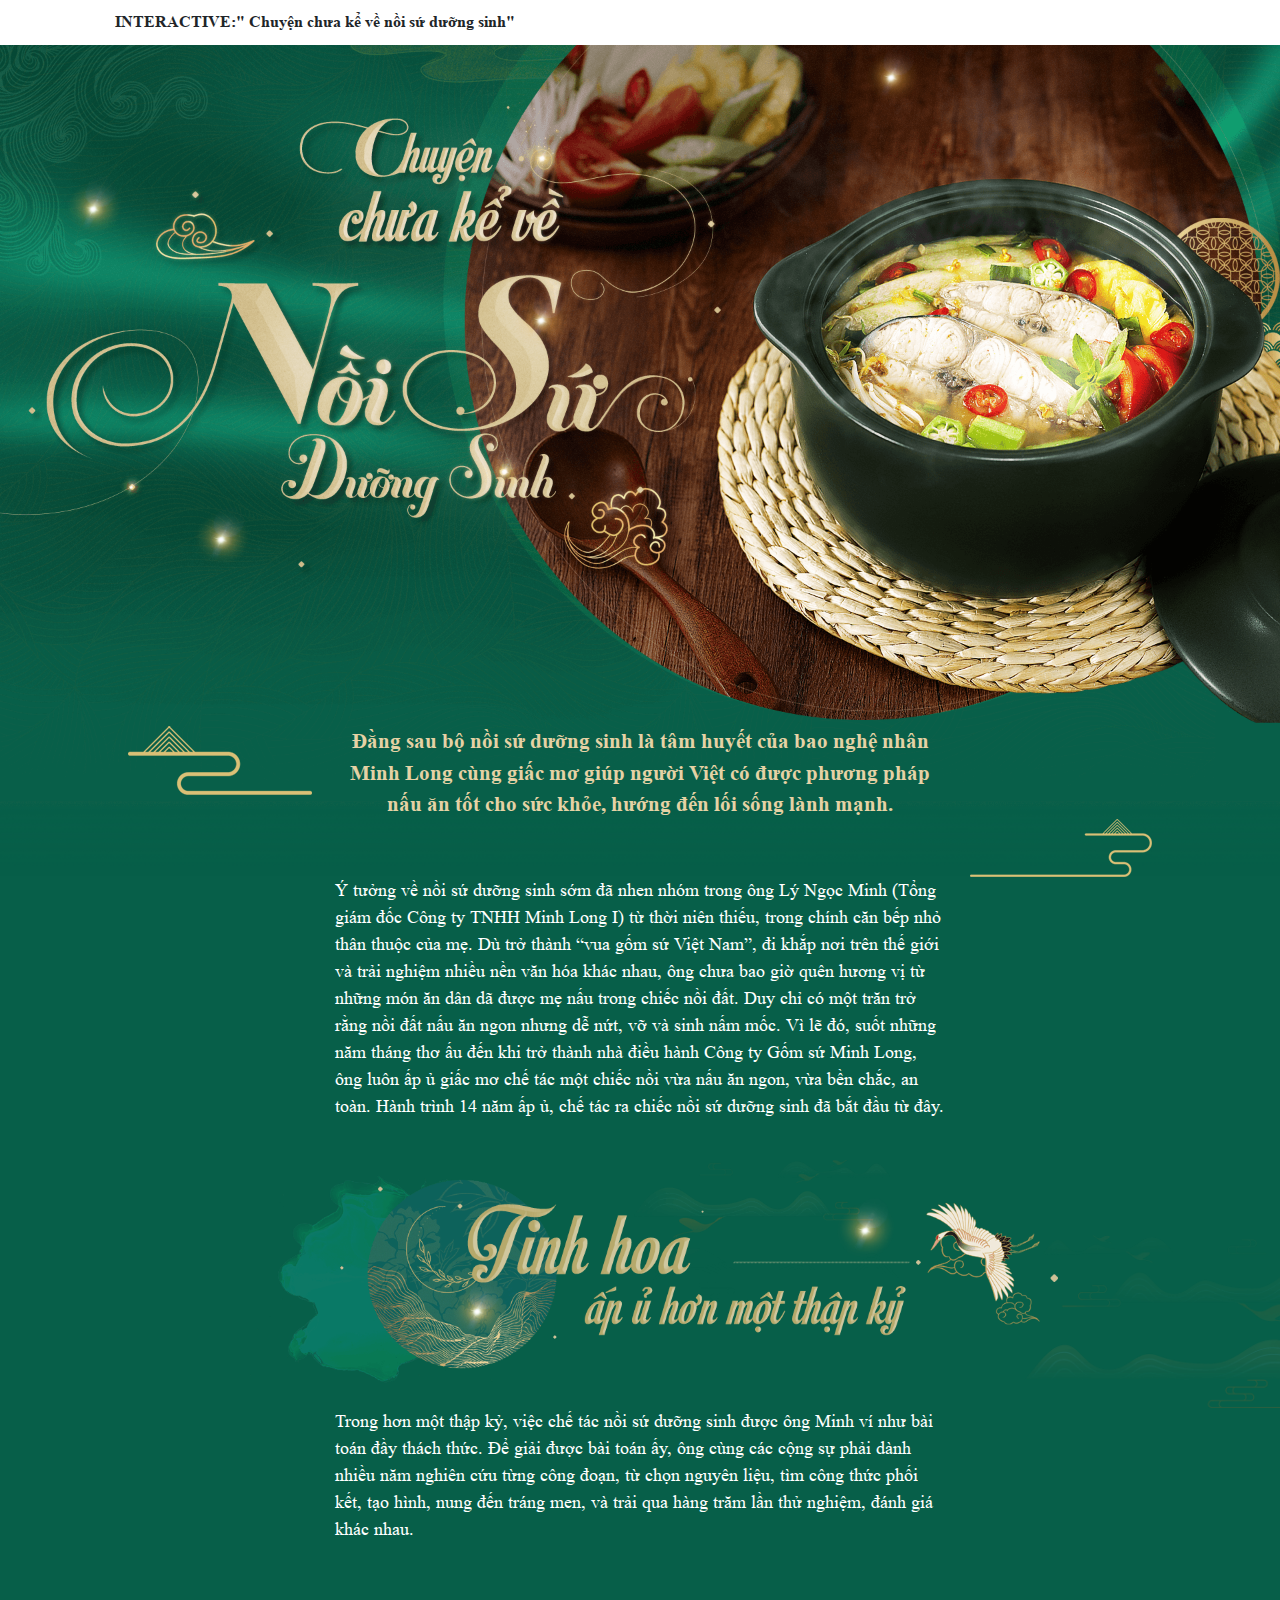
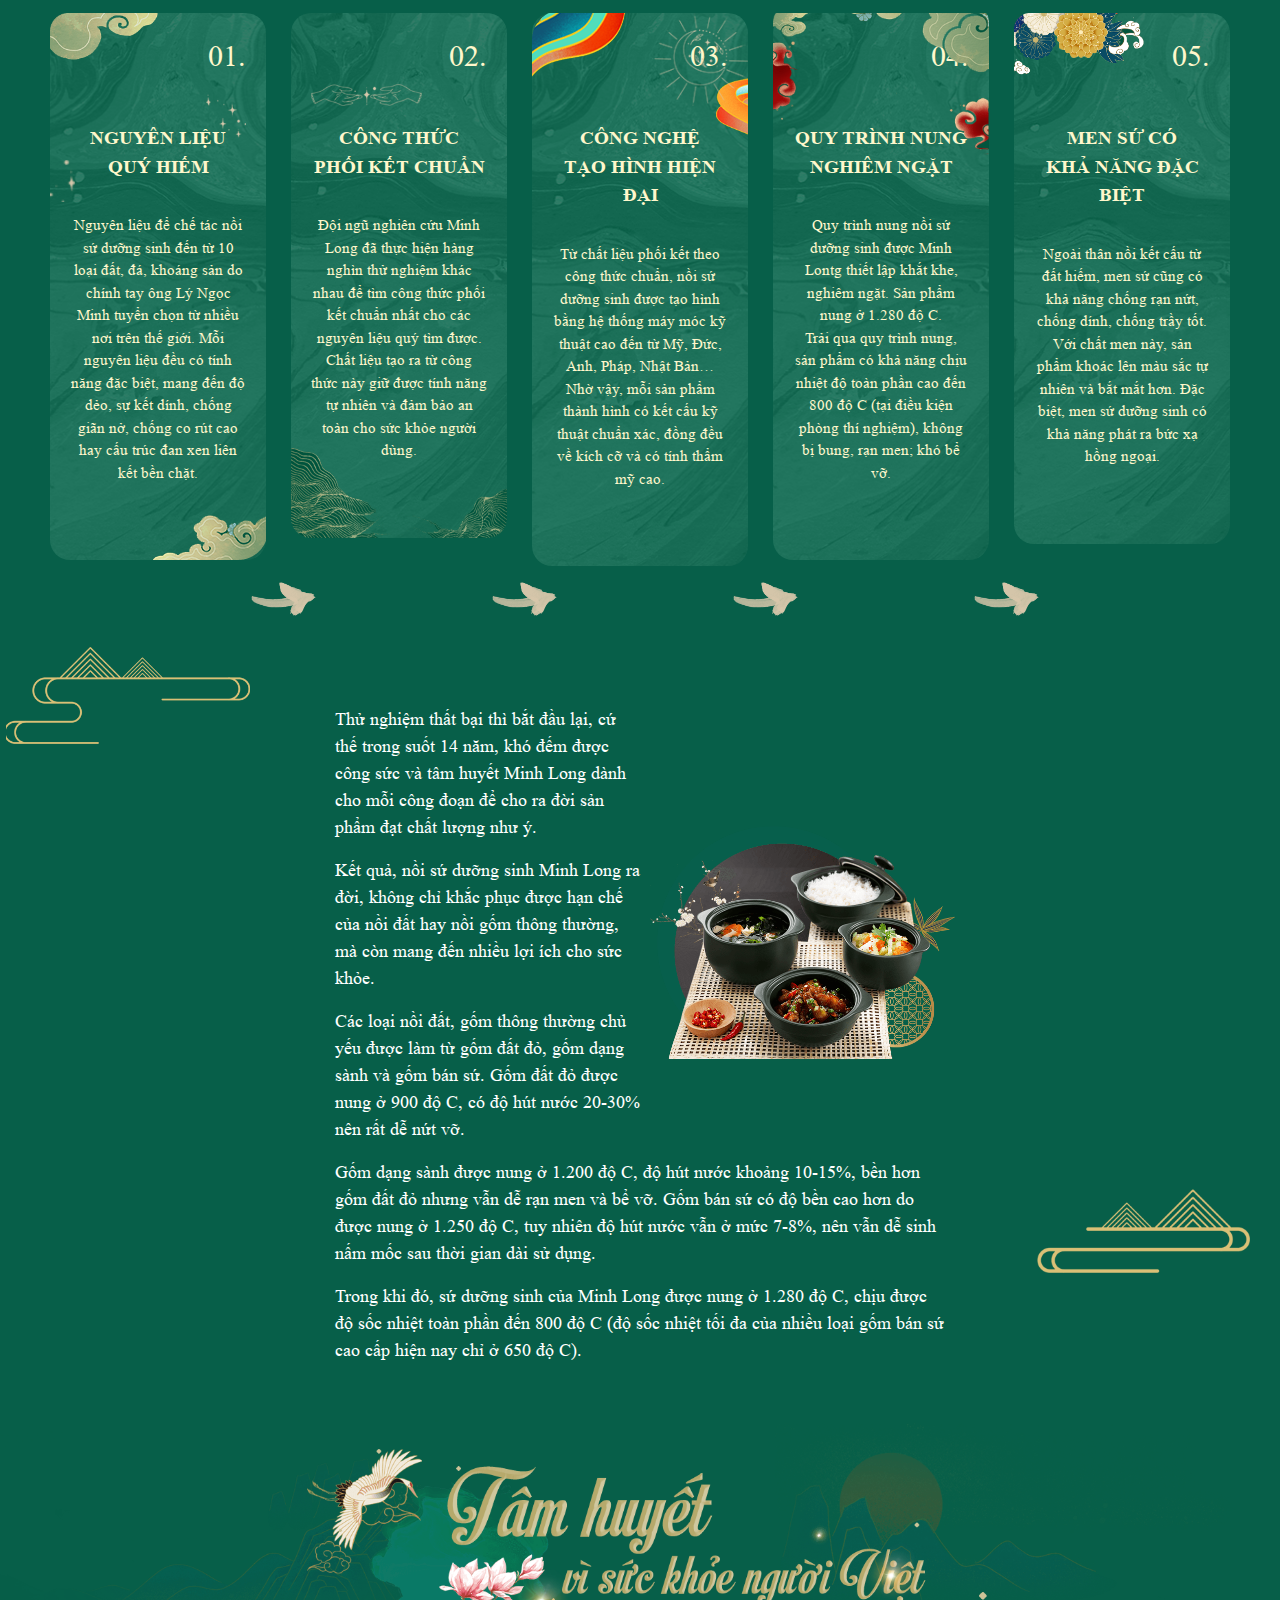
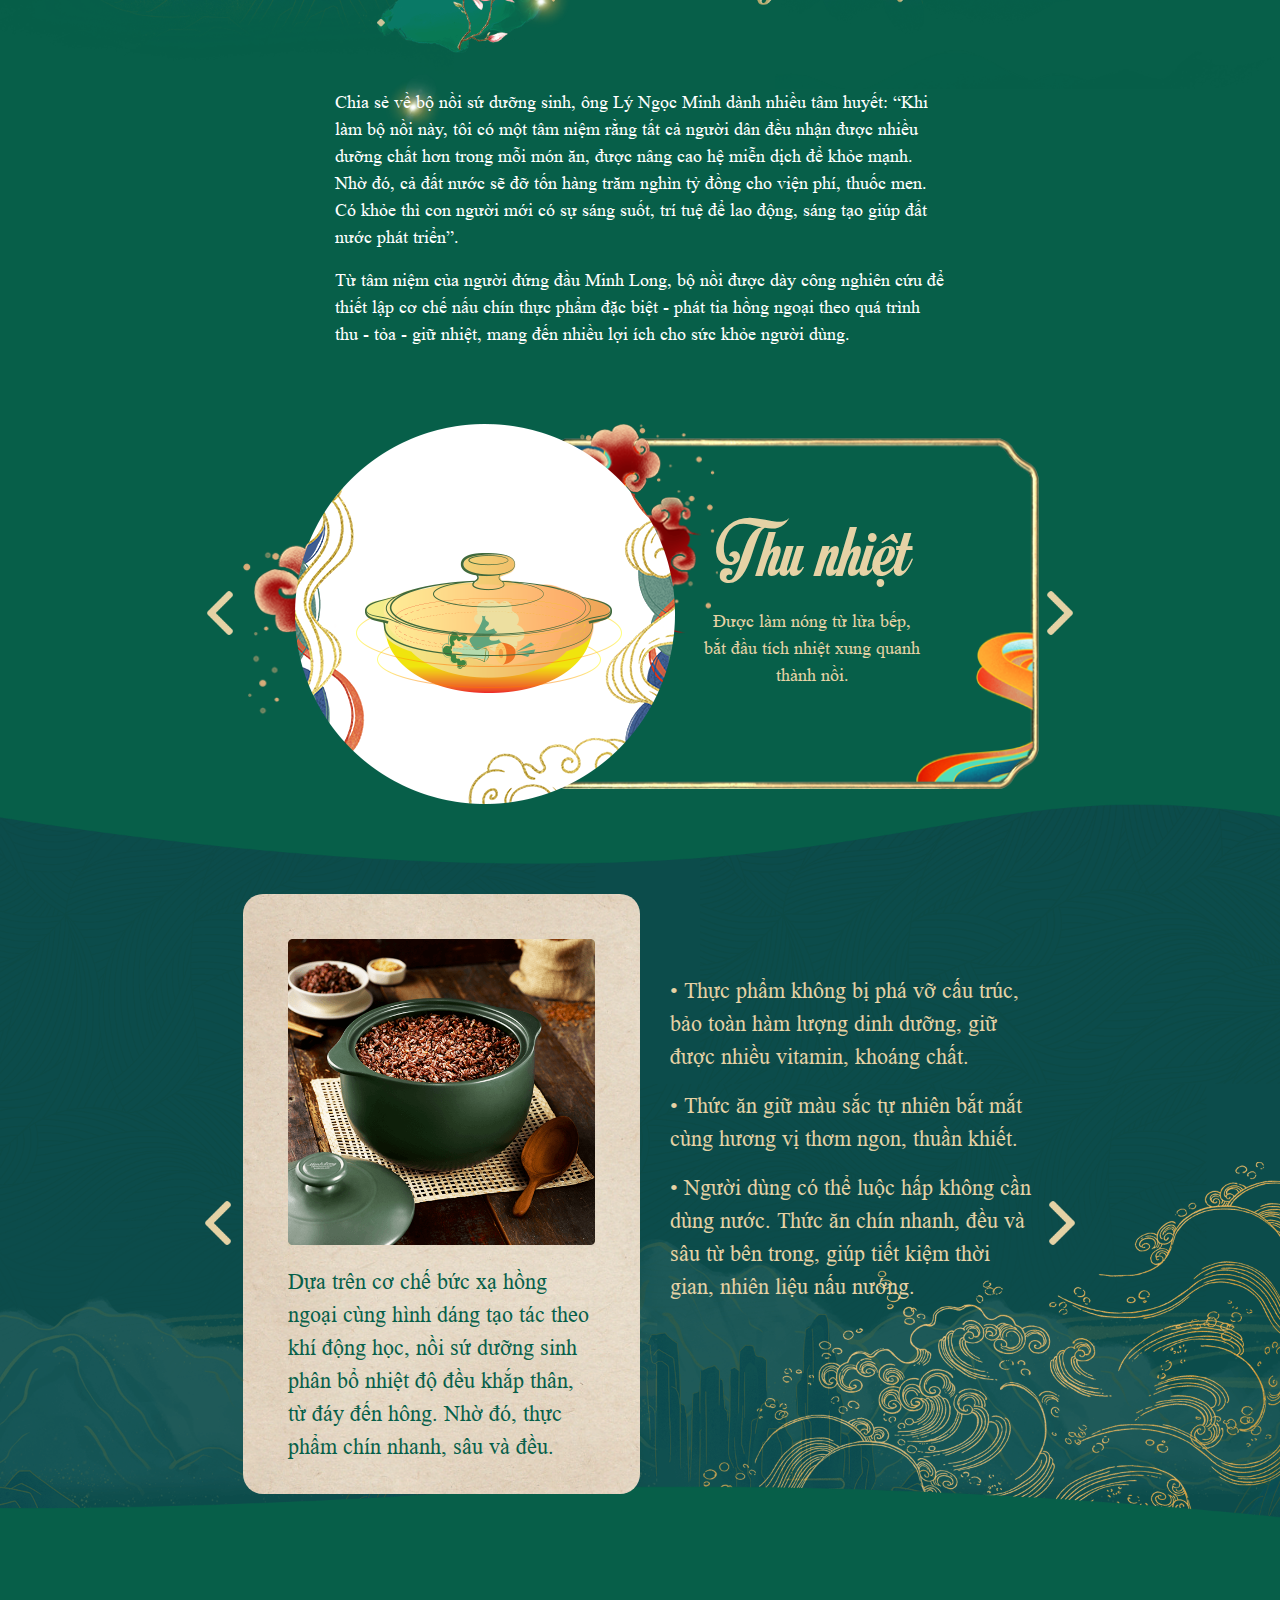
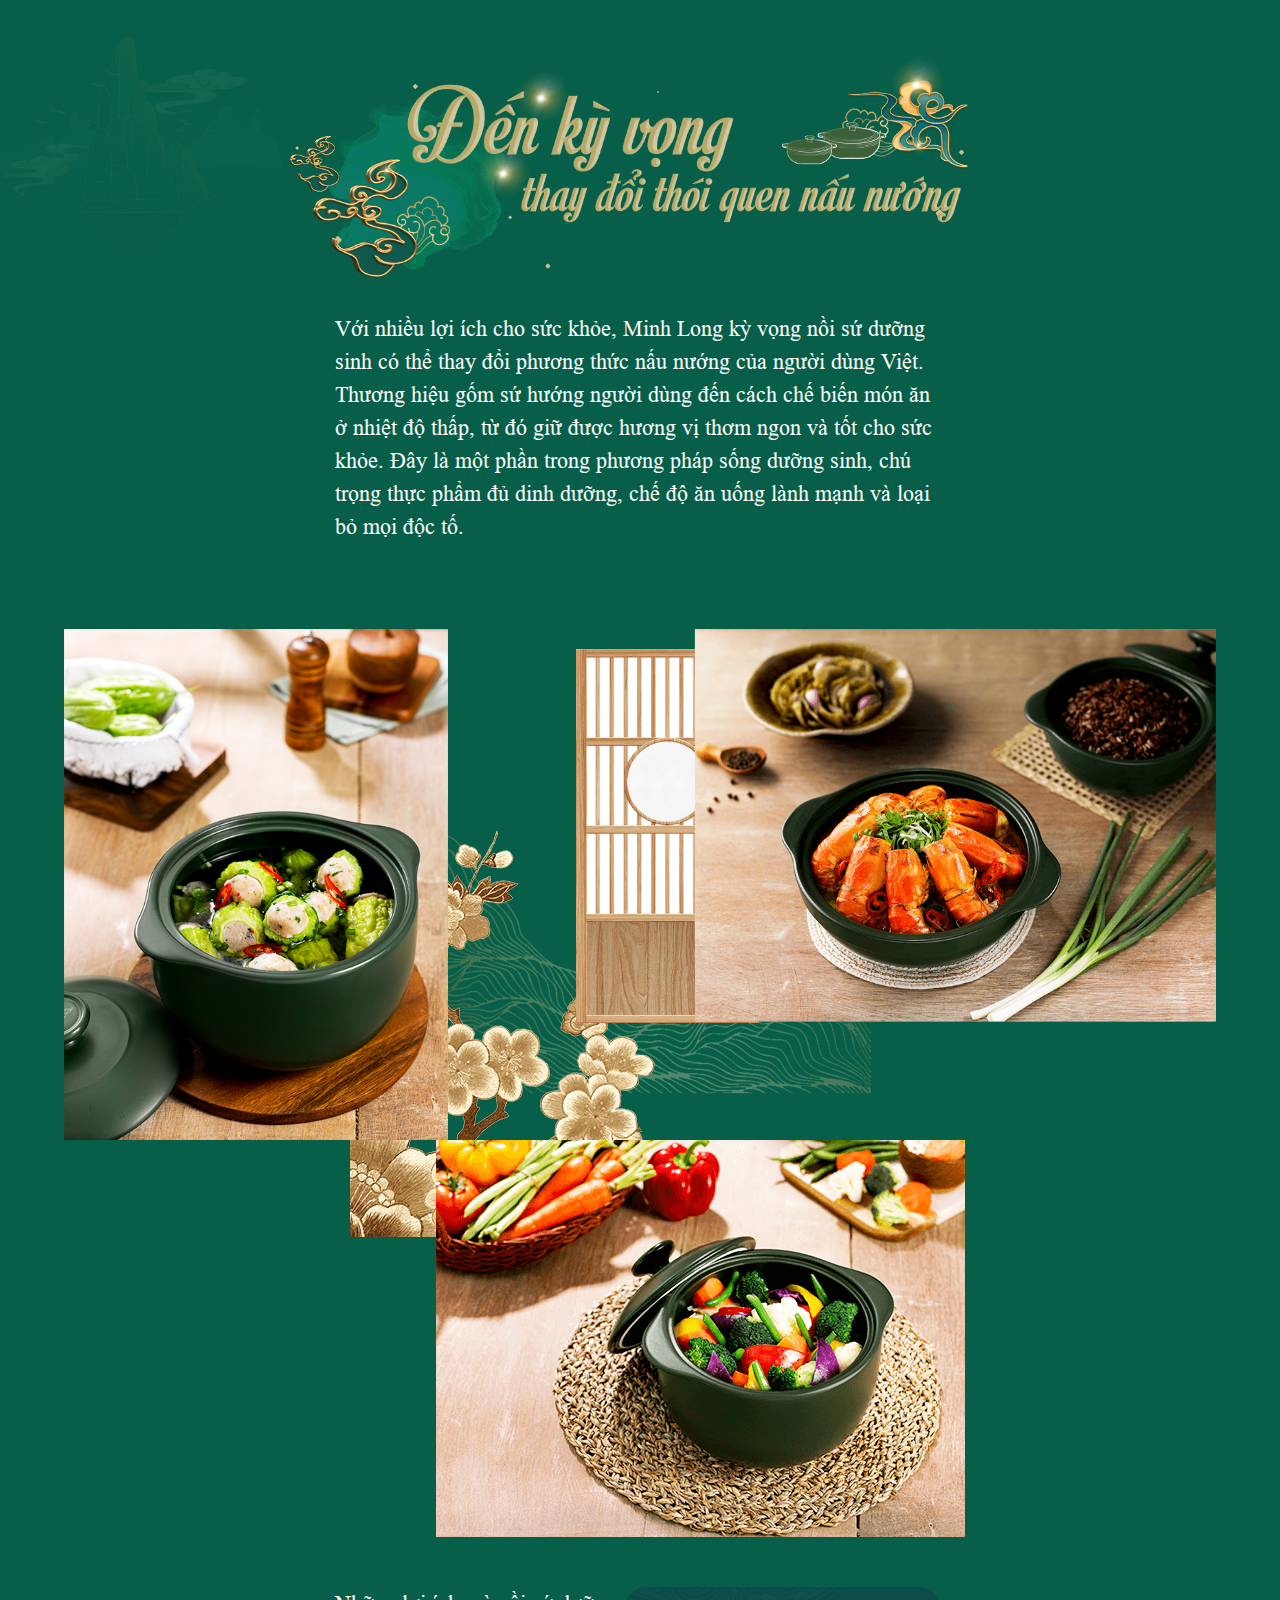
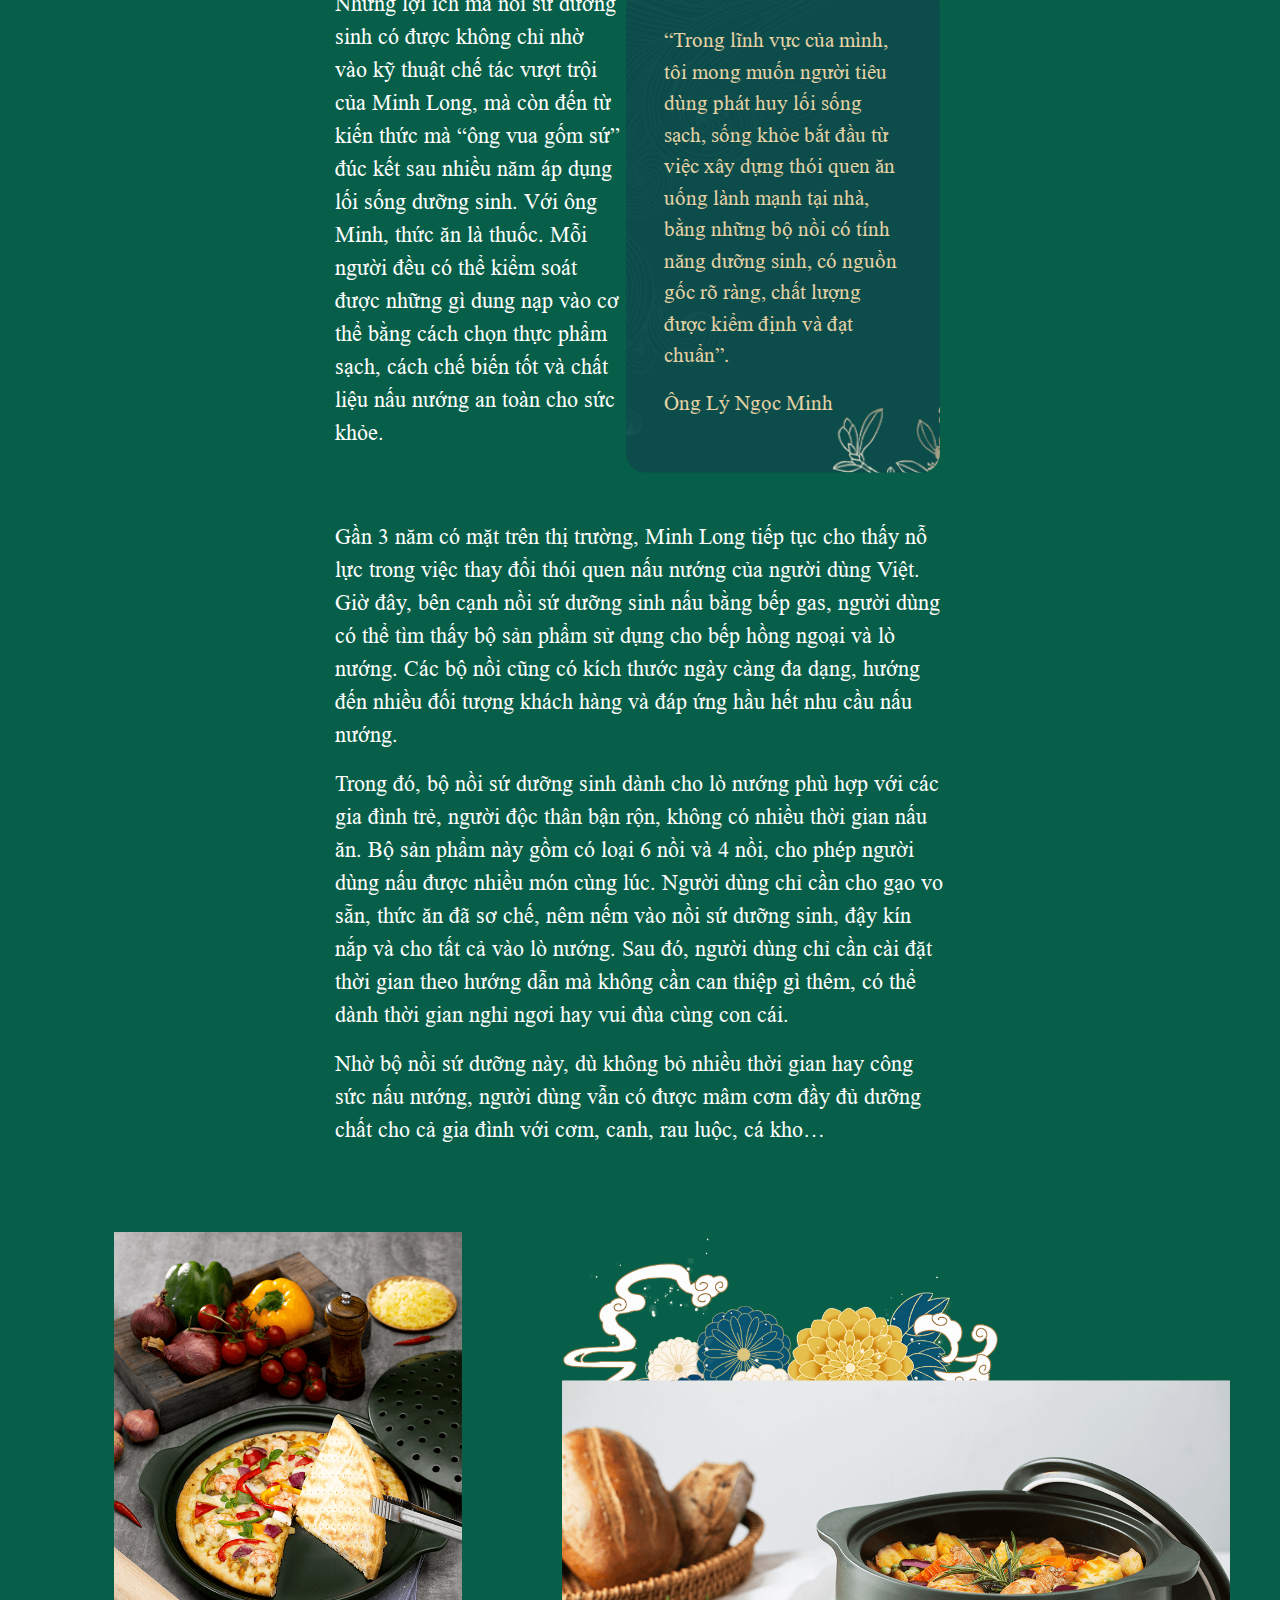
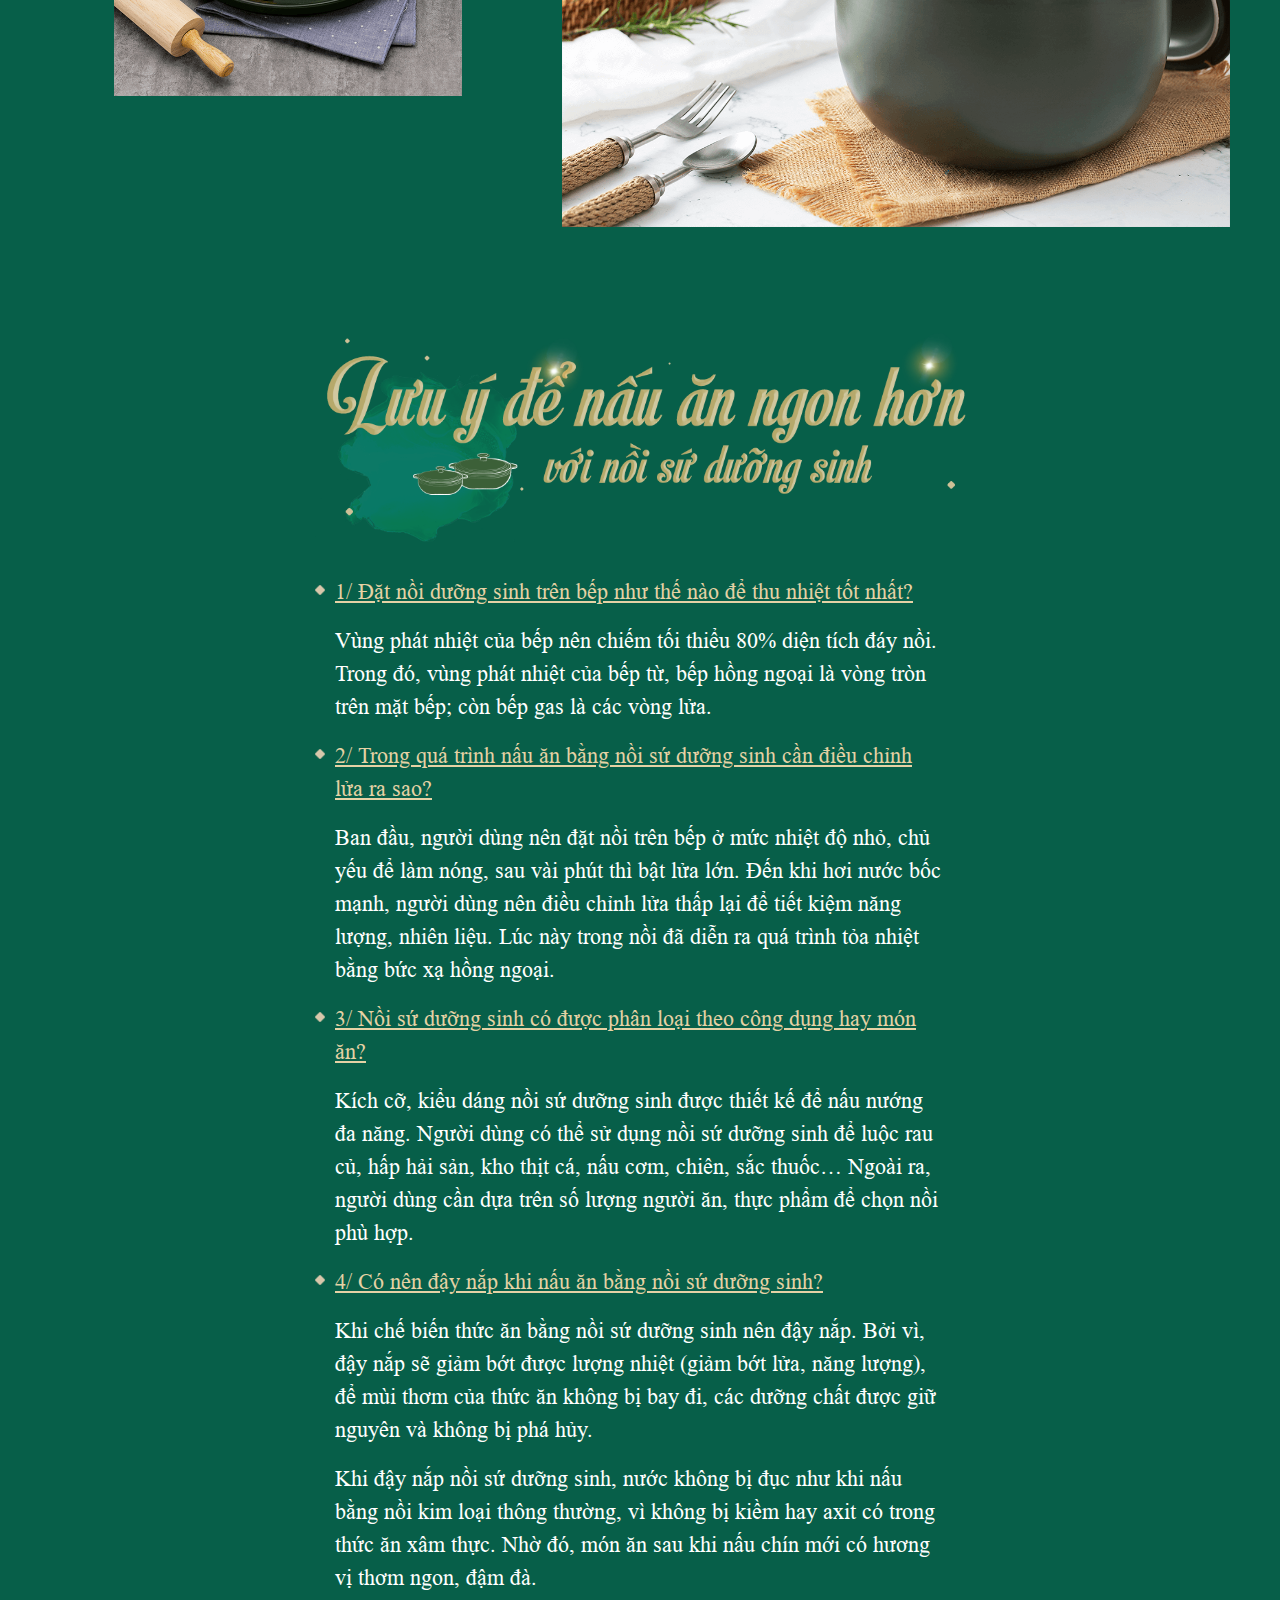
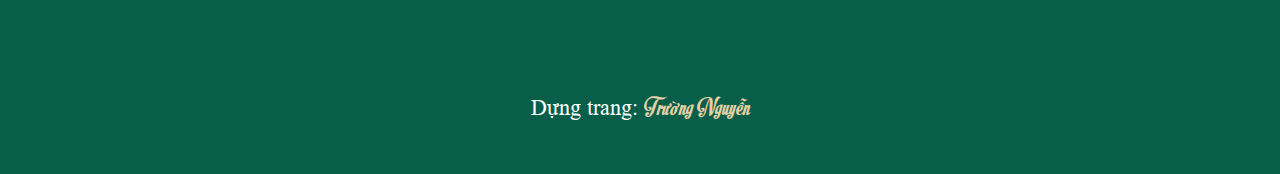
==== commit 6bf1ea12: "main css" ====
--- a/index.html
+++ b/index.html
@@ -11,7 +11,6 @@
 <body>
     <div class = "pageheader">
         <div class = "logo">
-            <img src="assets/images/logozing.png" alt="zinglogo">
         </div>
         <div class = "pagetitle">
             <strong>INTERACTIVE:</strong>" Chuyện chưa kể về nồi sứ dưỡng sinh"
@@ -503,12 +502,19 @@
                 </div>
             </div>
         </section>
+        <section class = "author">
+            <div class = "wrap">
+                <div class = "item">
+                    <p>Dựng trang: <span>Trường Nguyễn</span></p>
+                </div>
+            </div>
+        </section>
     </div>
 
     
 <!-- Modal -->
 <script src="assets/js/myScript.js"></script>
-<script src="/assets/js/jquery-3.6.0.min.js" ></script>
-<script src="/assets/js/bootstrap.js"></script>
+<script src="assets/js/jquery-3.6.0.min.js" ></script>
+<script src="assets/js/bootstrap.js"></script>
 </body>
 </html>--- a/assets/css/main.css
+++ b/assets/css/main.css
@@ -10298,6 +10298,7 @@
   font-family: "Times New Roman";
   background-color: #075f49;
   line-height: 1.5;
+  overflow-x: hidden;
 }
 
 .pageheader {
@@ -10331,6 +10332,14 @@
 .pageheader .pagetitle strong {
   font-weight: 700;
 }
+@media (max-width: 767px) {
+  .pageheader .pagetitle {
+    font-size: 15px;
+    padding-top: 2px;
+    padding-left: 2px;
+    width: 70%;
+  }
+}
 
 content {
   width: 100%;
@@ -10374,6 +10383,11 @@
 }
 section.section2 {
   margin-top: -150px;
+}
+@media (max-width: 767px) {
+  section.section2 {
+    margin-top: -25px;
+  }
 }
 section.section2 .wrap {
   position: relative;
@@ -10403,6 +10417,14 @@
   right: -30%;
   bottom: 0%;
 }
+@media (max-width: 1025px) {
+  section.section2 .wrap .col-xl-6 .image.img1 {
+    display: none;
+  }
+  section.section2 .wrap .col-xl-6 .image.img2 {
+    display: none;
+  }
+}
 section.text.text1 .col-xl-6 {
   margin: 0 auto;
 }
@@ -10469,6 +10491,11 @@
 section.gallery {
   padding: 50px 50px 100px;
 }
+@media (max-width: 769px) {
+  section.gallery {
+    padding: 50px 50px 20px;
+  }
+}
 section.gallery .wrap {
   width: 100%;
   max-width: 1920px;
@@ -10486,6 +10513,24 @@
   background: #075f49;
   border-style: none;
 }
+@media (max-width: 1025px) {
+  section.gallery .wrap .cards .cards-wrap {
+    width: 49%;
+    margin-bottom: 50px;
+  }
+}
+@media (max-width: 769px) {
+  section.gallery .wrap .cards .cards-wrap {
+    width: 99%;
+    margin-bottom: 80px;
+  }
+}
+@media (max-width: 767px) {
+  section.gallery .wrap .cards .cards-wrap {
+    margin-bottom: 35px;
+    width: 100%;
+  }
+}
 section.gallery .wrap .cards .cards-wrap .next {
   width: 30%;
   position: absolute;
@@ -10496,11 +10541,35 @@
   width: 100%;
   display: block;
 }
+@media (max-width: 1025px) {
+  section.gallery .wrap .cards .cards-wrap .next {
+    right: -34px;
+    width: 14%;
+    bottom: -41px;
+  }
+}
+@media (max-width: 769px) {
+  section.gallery .wrap .cards .cards-wrap .next {
+    right: 10px;
+    width: 15%;
+    bottom: -65px;
+  }
+}
+@media (max-width: 767px) {
+  section.gallery .wrap .cards .cards-wrap .next {
+    bottom: -30px;
+  }
+}
 section.gallery .wrap .cards .cards-wrap .card {
   background: none;
   border-style: none;
   position: relative;
   overflow-x: hidden;
+}
+@media (max-width: 1025px) {
+  section.gallery .wrap .cards .cards-wrap .card {
+    overflow-y: hidden;
+  }
 }
 section.gallery .wrap .cards .cards-wrap .card .card-width {
   background: url(../images/7.png) center no-repeat;
@@ -10508,7 +10577,18 @@
   border-radius: 20px;
   padding: 20px 20px 60px;
   color: #e5d2a5;
+  overflow: hidden;
   min-height: 478px;
+}
+@media (max-width: 1367px) {
+  section.gallery .wrap .cards .cards-wrap .card .card-width {
+    min-height: 505px;
+  }
+}
+@media (max-width: 767px) {
+  section.gallery .wrap .cards .cards-wrap .card .card-width {
+    min-height: 675px;
+  }
 }
 section.gallery .wrap .cards .cards-wrap .card .card-title {
   font-size: 19px;
@@ -10518,6 +10598,13 @@
   font-weight: bold;
   position: relative;
 }
+@media (max-width: 1025px) {
+  section.gallery .wrap .cards .cards-wrap .card .card-title {
+    font-size: 30px;
+    z-index: 2;
+    position: relative;
+  }
+}
 section.gallery .wrap .cards .cards-wrap .card .card-title .star img {
   width: 100%;
   display: block;
@@ -10538,6 +10625,15 @@
   font-size: 15px;
   color: #fff7cc;
   text-align: center;
+}
+@media (max-width: 1025px) {
+  section.gallery .wrap .cards .cards-wrap .card .card-text {
+    font-size: 22px;
+    position: absolute;
+    margin-right: 19px;
+    text-align: center;
+    z-index: 2;
+  }
 }
 section.gallery .wrap .cards .cards-wrap .card .card-number {
   font-size: 30px;
@@ -10546,6 +10642,12 @@
   right: 0%;
   text-align: right;
 }
+@media (max-width: 1025px) {
+  section.gallery .wrap .cards .cards-wrap .card .card-number {
+    z-index: 2;
+    position: relative;
+  }
+}
 section.gallery .wrap .cards .cards-wrap .card.card1 .image img {
   width: 100%;
   display: block;
@@ -10556,6 +10658,12 @@
   left: 0%;
   width: 50%;
 }
+@media (max-width: 1025px) {
+  section.gallery .wrap .cards .cards-wrap .card.card1 .image.img1 {
+    left: -1%;
+    width: 45%;
+  }
+}
 section.gallery .wrap .cards .cards-wrap .card.card1 .image.img2 {
   position: absolute;
   bottom: 0%;
@@ -10564,13 +10672,24 @@
 section.gallery .wrap .cards .cards-wrap .card.card2 .card-title .hands {
   position: absolute;
   top: -10px;
-  right: 25px;
+  right: 75px;
 }
 section.gallery .wrap .cards .cards-wrap .card.card2 .card-title .hands img {
   width: 100%;
   display: block;
 }
+@media (max-width: 1921px) {
+  section.gallery .wrap .cards .cards-wrap .card.card2 .card-title .hands {
+    right: 65px;
+  }
+}
+@media (max-width: 1025px) {
+  section.gallery .wrap .cards .cards-wrap .card.card2 .card-title .hands {
+    right: 120px;
+  }
+}
 section.gallery .wrap .cards .cards-wrap .card.card2 .mountains {
+  width: 100%;
   position: absolute;
   bottom: 0;
   right: 0;
@@ -10578,6 +10697,17 @@
 section.gallery .wrap .cards .cards-wrap .card.card2 .mountains img {
   width: 100%;
   display: block;
+}
+@media (max-width: 1921px) {
+  section.gallery .wrap .cards .cards-wrap .card.card2 .mountains {
+    width: 100%;
+  }
+}
+@media (max-width: 1025px) {
+  section.gallery .wrap .cards .cards-wrap .card.card2 .mountains {
+    bottom: -14px;
+    width: 100%;
+  }
 }
 section.gallery .wrap .cards .cards-wrap .card.card3 .image img {
   width: 100%;
@@ -10597,16 +10727,38 @@
 section.gallery .wrap .cards .cards-wrap .card.card3 .image.image3 {
   position: absolute;
   top: 0;
-  left: 80px;
+  left: 125px;
+}
+@media (max-width: 1921px) {
+  section.gallery .wrap .cards .cards-wrap .card.card3 .image.image3 {
+    left: 120px;
+  }
+}
+@media (max-width: 1025px) {
+  section.gallery .wrap .cards .cards-wrap .card.card3 .image.image3 {
+    left: 176px;
+  }
 }
 section.gallery .wrap .cards .cards-wrap .card.card4 .item {
   position: absolute;
-  top: 0;
+  top: -10px;
   right: 0;
+  width: 100%;
 }
 section.gallery .wrap .cards .cards-wrap .card.card4 .item img {
   width: 100%;
   display: block;
+}
+@media (max-width: 1921px) {
+  section.gallery .wrap .cards .cards-wrap .card.card4 .item {
+    width: 100%;
+  }
+}
+@media (max-width: 1025px) {
+  section.gallery .wrap .cards .cards-wrap .card.card4 .item {
+    top: -12px;
+    width: 100%;
+  }
 }
 section.gallery .wrap .cards .cards-wrap .card.card5 .item {
   position: absolute;
@@ -10618,8 +10770,25 @@
   width: 100%;
   display: block;
 }
+@media (max-width: 1025px) {
+  section.gallery .wrap .cards .cards-wrap .card.card5 {
+    top: 0;
+    right: -50%;
+  }
+}
+@media (max-width: 769px) {
+  section.gallery .wrap .cards .cards-wrap .card.card5 {
+    top: 0;
+    right: 0;
+  }
+}
 section.section3 {
   padding: 40px 0;
+}
+@media (max-width: 1025px) {
+  section.section3 {
+    padding: 0 0 40px 0;
+  }
 }
 section.section3 .wrap .col-xl-6 {
   font-size: 18px;
@@ -10634,6 +10803,12 @@
 }
 section.section3 .wrap .col-xl-6 .content .content1 .text {
   padding-right: 50%;
+}
+@media (max-width: 767px) {
+  section.section3 .wrap .col-xl-6 .content .content1 .text {
+    width: 100%;
+    padding-right: 0;
+  }
 }
 section.section3 .wrap .col-xl-6 .content .content1 .image {
   position: absolute;
@@ -10646,6 +10821,32 @@
   width: 100%;
   display: block;
 }
+@media (max-width: 1367px) {
+  section.section3 .wrap .col-xl-6 .content .content1 .image {
+    transform: translate(10px, 120px);
+  }
+}
+@media (max-width: 1025px) {
+  section.section3 .wrap .col-xl-6 .content .content1 .image {
+    transform: translate(10px, -98px) scale(0.9);
+  }
+}
+@media (max-width: 769px) {
+  section.section3 .wrap .col-xl-6 .content .content1 .image {
+    transform: translate(-5px, 25px) scale(1);
+  }
+}
+@media (max-width: 767px) {
+  section.section3 .wrap .col-xl-6 .content .content1 .image {
+    display: none;
+    width: 0%;
+  }
+}
+@media (max-width: 1025px) {
+  section.section3 .wrap .col-xl-6 .content .item {
+    display: none;
+  }
+}
 section.section3 .wrap .col-xl-6 .content .item img {
   width: 100%;
   display: block;
@@ -10699,6 +10900,17 @@
   padding: 60px 0;
   height: 500px;
 }
+@media (max-width: 769px) {
+  section.swipe {
+    height: 440px;
+    padding-bottom: 0;
+  }
+}
+@media (max-width: 767px) {
+  section.swipe {
+    height: 330px;
+  }
+}
 section.swipe .wrap .col-xl-6 {
   margin: 0 auto;
 }
@@ -10712,17 +10924,18 @@
   position: absolute;
   display: flex;
   flex-wrap: wrap;
-}
-section.swipe .wrap .col-xl-6 .container .swiper .slide.slide1 {
   width: 950px;
+}
+@media (max-width: 769px) {
+  section.swipe .wrap .col-xl-6 .container .swiper .slide {
+    width: 100%;
+  }
 }
 section.swipe .wrap .col-xl-6 .container .swiper .slide.slide2 {
   display: none;
-  width: 950px;
 }
 section.swipe .wrap .col-xl-6 .container .swiper .slide.slide3 {
   display: none;
-  width: 950px;
 }
 section.swipe .wrap .col-xl-6 .container .swiper .slide img {
   width: 100%;
@@ -10736,15 +10949,65 @@
   margin-bottom: 20px;
   margin-top: 100px;
 }
+@media (max-width: 769px) {
+  section.swipe .wrap .col-xl-6 .container .swiper .slide .title {
+    margin-top: 65px;
+  }
+}
+@media (max-width: 767px) {
+  section.swipe .wrap .col-xl-6 .container .swiper .slide .title {
+    margin-top: 10px;
+    margin-bottom: 10px;
+  }
+}
 section.swipe .wrap .col-xl-6 .container .swiper .slide .title.title2 {
   margin-top: 75px;
+}
+@media (max-width: 769px) {
+  section.swipe .wrap .col-xl-6 .container .swiper .slide .title.title2 {
+    margin-top: 25px;
+  }
+}
+@media (max-width: 767px) {
+  section.swipe .wrap .col-xl-6 .container .swiper .slide .title.title2 {
+    margin-top: 8px;
+    font-size: 55px;
+    margin-bottom: 5px;
+  }
 }
 section.swipe .wrap .col-xl-6 .container .swiper .slide .slide-pic {
   width: 40%;
   position: relative;
-  margin-left: -67px;
+  margin-left: 65px;
   margin-right: -100px;
   z-index: 1;
+}
+@media (max-width: 1921px) {
+  section.swipe .wrap .col-xl-6 .container .swiper .slide .slide-pic {
+    margin-left: 35px;
+  }
+}
+@media (max-width: 1367px) {
+  section.swipe .wrap .col-xl-6 .container .swiper .slide .slide-pic {
+    margin-left: -55px;
+    margin-right: -178px;
+  }
+}
+@media (max-width: 1025px) {
+  section.swipe .wrap .col-xl-6 .container .swiper .slide .slide-pic {
+    margin-left: 94px;
+  }
+}
+@media (max-width: 769px) {
+  section.swipe .wrap .col-xl-6 .container .swiper .slide .slide-pic {
+    margin-left: 65px;
+    margin-right: -123px;
+  }
+}
+@media (max-width: 767px) {
+  section.swipe .wrap .col-xl-6 .container .swiper .slide .slide-pic {
+    display: none;
+  }
 }
 section.swipe .wrap .col-xl-6 .container .swiper .slide .slide-pic .icon {
   position: absolute;
@@ -10774,8 +11037,20 @@
 section.swipe .wrap .col-xl-6 .container .swiper .slide .slide-text.text2 {
   background-image: url(../images/28_1.png);
 }
+@media (max-width: 767px) {
+  section.swipe .wrap .col-xl-6 .container .swiper .slide .slide-text.text2 {
+    font-size: 15px;
+  }
+}
 section.swipe .wrap .col-xl-6 .container .swiper .slide .slide-text.text3 {
   background-image: url(../images/28_1.png);
+}
+@media (max-width: 767px) {
+  section.swipe .wrap .col-xl-6 .container .swiper .slide .slide-text {
+    width: 100%;
+    background-size: 75%;
+    padding: 0 20px 0 20px;
+  }
 }
 section.swipe .wrap .col-xl-6 .container .btn {
   width: 70px;
@@ -10787,18 +11062,60 @@
 section.swipe .wrap .col-xl-6 .container .btn.btn1 {
   position: absolute;
   top: 160px;
-  left: -165px;
+  left: -50px;
 }
 section.swipe .wrap .col-xl-6 .container .btn.btn2 {
   position: absolute;
   top: 160px;
-  right: -165px;
+  right: -50px;
+}
+@media (max-width: 1921px) {
+  section.swipe .wrap .col-xl-6 .container .btn.btn2 {
+    right: -85px;
+  }
+  section.swipe .wrap .col-xl-6 .container .btn.btn1 {
+    left: -85px;
+  }
+}
+@media (max-width: 1367px) {
+  section.swipe .wrap .col-xl-6 .container .btn.btn1 {
+    left: -150px;
+  }
+  section.swipe .wrap .col-xl-6 .container .btn.btn2 {
+    right: -150px;
+  }
+}
+@media (max-width: 1025px) {
+  section.swipe .wrap .col-xl-6 .container .btn.btn2 {
+    right: -5px;
+  }
+  section.swipe .wrap .col-xl-6 .container .btn.btn1 {
+    left: -5px;
+  }
+}
+@media (max-width: 769px) {
+  section.swipe .wrap .col-xl-6 .container .btn.btn1 {
+    top: 110px;
+    left: -15px;
+  }
+  section.swipe .wrap .col-xl-6 .container .btn.btn2 {
+    top: 110px;
+    right: -15px;
+  }
+}
+@media (max-width: 767px) {
+  section.swipe .wrap .col-xl-6 .container .btn.btn1 {
+    top: 65px;
+  }
+  section.swipe .wrap .col-xl-6 .container .btn.btn2 {
+    top: 65px;
+  }
 }
 section.swipe .wrap .col-xl-6 .container .cursor {
   cursor: pointer;
 }
 section.swipe2 {
-  padding: 40px 0 0px;
+  padding: 40px 0 40px;
   background: url(../images/35.png) no-repeat;
   background-size: 100%;
   height: 785px;
@@ -10816,6 +11133,28 @@
   left: 0;
   z-index: -1;
 }
+@media (max-width: 1367px) {
+  section.swipe2 {
+    padding: 30px 0 0px;
+    height: 720px;
+  }
+}
+@media (max-width: 1025px) {
+  section.swipe2 {
+    height: 530px;
+  }
+}
+@media (max-width: 769px) {
+  section.swipe2 {
+    height: 550px;
+    background-size: cover;
+  }
+}
+@media (max-width: 767px) {
+  section.swipe2 {
+    height: 650px;
+  }
+}
 section.swipe2 .col-xl-8 {
   margin: 0 auto;
 }
@@ -10840,8 +11179,39 @@
   border-radius: 20px;
   padding: 45px;
 }
+@media (max-width: 1367px) {
+  section.swipe2 .col-xl-8 .wrap .container .swiper2 .block .block-pic {
+    height: 600px;
+  }
+}
+@media (max-width: 1025px) {
+  section.swipe2 .col-xl-8 .wrap .container .swiper2 .block .block-pic {
+    height: 500px;
+    margin-top: -35px;
+  }
+}
+@media (max-width: 767px) {
+  section.swipe2 .col-xl-8 .wrap .container .swiper2 .block .block-pic {
+    margin-top: -30px;
+    padding: 5px;
+    width: 100%;
+    height: 240px;
+  }
+}
 section.swipe2 .col-xl-8 .wrap .container .swiper2 .block .block-pic .picture {
   margin-bottom: 20px;
+}
+@media (max-width: 1025px) {
+  section.swipe2 .col-xl-8 .wrap .container .swiper2 .block .block-pic .picture {
+    margin-bottom: 10px;
+    width: 70%;
+    margin: 0 auto;
+  }
+}
+@media (max-width: 767px) {
+  section.swipe2 .col-xl-8 .wrap .container .swiper2 .block .block-pic .picture {
+    display: none;
+  }
 }
 section.swipe2 .col-xl-8 .wrap .container .swiper2 .block .block-pic .text {
   color: #075f49;
@@ -10852,8 +11222,29 @@
   font-size: 22px;
   color: #e5d2a5;
 }
+@media (max-width: 769px) {
+  section.swipe2 .col-xl-8 .wrap .container .swiper2 .block .block-text {
+    margin-top: -35px;
+  }
+}
+@media (max-width: 767px) {
+  section.swipe2 .col-xl-8 .wrap .container .swiper2 .block .block-text {
+    width: 100%;
+    font-size: 19px;
+  }
+}
 section.swipe2 .col-xl-8 .wrap .container .swiper2 .block .block-text .text {
   padding: 80px 0 0 80px;
+}
+@media (max-width: 1367px) {
+  section.swipe2 .col-xl-8 .wrap .container .swiper2 .block .block-text .text {
+    padding: 80px 0 0 30px;
+  }
+}
+@media (max-width: 769px) {
+  section.swipe2 .col-xl-8 .wrap .container .swiper2 .block .block-text .text {
+    padding: 45px 0 0 30px;
+  }
 }
 section.swipe2 .col-xl-8 .wrap .container .btn {
   width: 70px;
@@ -10872,8 +11263,47 @@
   top: 300px;
   right: 20px;
 }
+@media (max-width: 1367px) {
+  section.swipe2 .col-xl-8 .wrap .container .btn.btn1 {
+    left: -30px;
+  }
+  section.swipe2 .col-xl-8 .wrap .container .btn.btn2 {
+    right: -30px;
+  }
+}
+@media (max-width: 1025px) {
+  section.swipe2 .col-xl-8 .wrap .container .btn.btn1 {
+    left: 0px;
+    padding: 0;
+    width: 50px;
+    top: 195px;
+  }
+  section.swipe2 .col-xl-8 .wrap .container .btn.btn2 {
+    right: 0px;
+    padding: 0;
+    width: 50px;
+    top: 195px;
+  }
+}
+@media (max-width: 769px) {
+  section.swipe2 .col-xl-8 .wrap .container .btn.btn1 {
+    top: 190px;
+    left: 0px;
+    width: 5vw;
+  }
+  section.swipe2 .col-xl-8 .wrap .container .btn.btn2 {
+    top: 190px;
+    right: 0px;
+    width: 5vw;
+  }
+}
 section.title3 {
   padding: 50px 0 10px;
+}
+@media (max-width: 767px) {
+  section.title3 {
+    padding: 15px 0 10px;
+  }
 }
 section.title3 .wrap {
   position: relative;
@@ -10932,13 +11362,35 @@
   text-align: right;
   padding-right: 5%;
 }
+@media (max-width: 767px) {
+  section.section4 .wrap .images .item.item1 {
+    width: 80%;
+    padding-right: 0%;
+  }
+}
 section.section4 .wrap .images .item.item2 {
   width: 55%;
   padding-left: 5%;
 }
+@media (max-width: 767px) {
+  section.section4 .wrap .images .item.item2 {
+    width: 90%;
+    padding-top: 15px;
+  }
+}
 section.section4 .wrap .images .item.item3 {
   margin: -320px 0 0 -149px;
   z-index: -1;
+}
+@media (max-width: 1367px) {
+  section.section4 .wrap .images .item.item3 {
+    margin: -320px 0 0 -103px;
+  }
+}
+@media (max-width: 769px) {
+  section.section4 .wrap .images .item.item3 {
+    display: none;
+  }
 }
 section.text4 {
   padding-bottom: 70px;
@@ -10960,6 +11412,11 @@
   font-size: 22px;
   color: white;
   padding-right: 100px;
+}
+@media (max-width: 1367px) {
+  section.text4 .col-xl-6 .wrap .container .text {
+    padding-right: 20px;
+  }
 }
 section.text4 .col-xl-6 .wrap .container .quote {
   width: 40%;
@@ -10973,6 +11430,23 @@
   right: 20px;
   padding: 40px;
 }
+@media (max-width: 1367px) {
+  section.text4 .col-xl-6 .wrap .container .quote {
+    padding: 38px;
+    width: 49%;
+  }
+}
+@media (max-width: 767px) {
+  section.text4 .col-xl-6 .wrap .container .quote {
+    padding: 15px;
+    width: 49%;
+  }
+}
+@media (max-width: 767px) {
+  section.text4 .col-xl-6 .wrap .container {
+    padding: 0 0 20px 0;
+  }
+}
 section.section5 {
   padding-bottom: 80px;
 }
@@ -10989,9 +11463,30 @@
   width: 35%;
   padding: 0 50px 0 50px;
 }
+@media (max-width: 1025px) {
+  section.section5 .wrap .images .item.item1 {
+    padding: 0 0px 0 15px;
+  }
+}
+@media (max-width: 767px) {
+  section.section5 .wrap .images .item.item1 {
+    padding: 0 50px 0 50px;
+    width: 100%;
+  }
+}
 section.section5 .wrap .images .item.item2 {
   width: 60%;
   padding: 0 50px 0 50px;
+}
+@media (max-width: 767px) {
+  section.section5 .wrap .images .item.item2 {
+    width: 100%;
+  }
+}
+@media (max-width: 1025px) {
+  section.title4 {
+    padding-bottom: 40px;
+  }
 }
 section.title4 .wrap {
   position: relative;
@@ -11015,6 +11510,16 @@
 section.title4 .wrap .sparkle.sparkle2 {
   bottom: 67%;
   right: 25%;
+}
+@media (max-width: 1367px) {
+  section.text5 {
+    padding-bottom: 50px;
+  }
+}
+@media (max-width: 1025px) {
+  section.text5 {
+    padding-bottom: 50px;
+  }
 }
 section.text5 .col-xl-6 {
   margin: 0 auto;
@@ -11040,214 +11545,19 @@
   top: 10px;
   left: -20px;
 }
-
-@media (max-width: 1366px) {
-  section.gallery .wrap .cards .cards-wrap .card .card-width {
-    min-height: 505px;
-  }
-  section.section3 .wrap .col-xl-6 .content .content1 .image {
-    transform: translate(10px, 120px);
-  }
-  section.swipe .wrap .col-xl-6 .container .swiper .slide .slide-pic {
-    margin-left: -55px;
-    margin-right: -178px;
-  }
-  section.swipe .wrap .col-xl-6 .container .btn.btn1 {
-    left: -150px;
-  }
-  section.swipe .wrap .col-xl-6 .container .btn.btn2 {
-    right: -150px;
-  }
-  section.swipe2 {
-    padding: 30px 0 0px;
-    height: 720px;
-  }
-  section.swipe2 .col-xl-8 .wrap .container .swiper2 .block .block-pic {
-    height: 600px;
-  }
-  section.swipe2 .col-xl-8 .wrap .container .swiper2 .block .block-text .text {
-    padding: 80px 0 0 30px;
-  }
-  section.swipe2 .col-xl-8 .wrap .container .btn.btn1 {
-    left: -30px;
-  }
-  section.swipe2 .col-xl-8 .wrap .container .btn.btn2 {
-    right: -30px;
-  }
-  section.section4 .wrap .images .item.item3 {
-    margin: -320px 0 0 -103px;
-  }
-  section.text4 .col-xl-6 .wrap .container .text {
-    padding-right: 20px;
-  }
-  section.text4 .col-xl-6 .wrap .container .quote {
-    padding: 38px;
-    width: 49%;
-  }
-  section.text5 {
-    padding-bottom: 50px;
-  }
-}
-@media (max-width: 1024px) {
-  section.section2 .wrap .col-xl-6 .image.img1 {
-    display: none;
-  }
-  section.section2 .wrap .col-xl-6 .image.img2 {
-    display: none;
-  }
-  section.gallery .wrap .cards .cards-wrap {
-    width: calc(49%);
-    margin-bottom: 50px;
-  }
-  section.gallery .wrap .cards .cards-wrap .card {
-    overflow-y: hidden;
-  }
-  section.gallery .wrap .cards .cards-wrap .card .card-width .card-number {
-    z-index: 2;
-    position: relative;
-  }
-  section.gallery .wrap .cards .cards-wrap .card .card-width .card-title {
-    font-size: 30px;
-    z-index: 2;
-    position: relative;
-  }
-  section.gallery .wrap .cards .cards-wrap .card .card-width .card-text {
-    font-size: 22px;
-    position: absolute;
-    margin-right: 19px;
-    text-align: center;
-    z-index: 2;
-  }
-  section.gallery .wrap .cards .cards-wrap .card.card1 .image.img1 {
-    left: -1%;
-    width: 45%;
-  }
-  section.gallery .wrap .cards .cards-wrap .card.card2 .card-title .hands {
-    right: 120px;
-  }
-  section.gallery .wrap .cards .cards-wrap .card.card2 .mountains {
-    bottom: -14px;
-    width: 100%;
-  }
-  section.gallery .wrap .cards .cards-wrap .card.card3 .image.image3 {
-    left: 176px;
-  }
-  section.gallery .wrap .cards .cards-wrap .card.card4 .item {
-    top: -12px;
-    width: 100%;
-  }
-  section.gallery .wrap .cards .cards-wrap .card.card5 {
-    top: 0;
-    right: -50%;
-  }
-  section.gallery .wrap .cards .cards-wrap .next {
-    right: -34px;
-    width: 14%;
-    bottom: -41px;
-  }
-  section.section3 {
-    padding: 0 0 40px 0;
-  }
-  section.section3 .wrap .col-xl-6 .content .content1 .image {
-    transform: translate(10px, -98px) scale(0.9);
-  }
-  section.section3 .wrap .col-xl-6 .content .item {
-    display: none;
-  }
-  section.swipe .wrap .col-xl-6 .container .swiper .slide .slide-pic {
-    margin-left: 94px;
-  }
-  section.swipe .wrap .col-xl-6 .container .btn.btn2 {
-    right: -5px;
-  }
-  section.swipe .wrap .col-xl-6 .container .btn.btn1 {
-    left: -5px;
-  }
-  section.swipe2 {
-    height: 530px;
-  }
-  section.swipe2 .col-xl-8 .wrap .container .swiper2 .block .block-pic {
-    height: 500px;
-    margin-top: -35px;
-  }
-  section.swipe2 .col-xl-8 .wrap .container .swiper2 .block .block-pic .picture {
-    margin-bottom: 10px;
-    width: 70%;
-    margin: 0 auto;
-  }
-  section.swipe2 .col-xl-8 .wrap .container .btn.btn1 {
-    left: 0px;
-    padding: 0;
-    width: 50px;
-    top: 195px;
-  }
-  section.swipe2 .col-xl-8 .wrap .container .btn.btn2 {
-    right: 0px;
-    padding: 0;
-    width: 50px;
-    top: 195px;
-  }
-  section.section5 .wrap .images .item.item1 {
-    padding: 0 0px 0 15px;
-  }
-  section.title4 {
-    padding-bottom: 40px;
-  }
-  section.text5 {
-    padding-bottom: 50px;
-  }
-}
-@media (max-width: 768px) {
-  section.gallery {
-    padding: 50px 50px 20px;
-  }
-  section.gallery .wrap .cards .cards-wrap {
-    width: calc(99%);
-    margin-bottom: 80px;
-  }
-  section.gallery .wrap .cards .cards-wrap .next {
-    right: 10px;
-    width: 15%;
-    bottom: -65px;
-  }
-  section.gallery .wrap .cards .cards-wrap .card.card5 {
-    top: 0;
-    right: 0;
-  }
-  section.section3 .wrap .col-xl-6 .content .content1 .image {
-    transform: translate(-5px, 25px) scale(1);
-  }
-  section.swipe {
-    height: 440px;
-    padding-bottom: 0;
-  }
-  section.swipe .wrap .col-xl-6 .container .swiper .slide {
-    width: 700px !important;
-  }
-  section.swipe .wrap .col-xl-6 .container .swiper .slide .slide-pic {
-    margin-left: 65px;
-    margin-right: -123px;
-  }
-  section.swipe .wrap .col-xl-6 .container .swiper .slide .slide-text .title {
-    margin-top: 65px;
-  }
-  section.swipe .wrap .col-xl-6 .container .swiper .slide .slide-text .title.title2 {
-    margin-top: 25px;
-  }
-  section.swipe .wrap .col-xl-6 .container .btn.btn1 {
-    top: 110px;
-  }
-  section.swipe .wrap .col-xl-6 .container .btn.btn2 {
-    top: 110px;
-  }
-  section.swipe2 {
-    height: 550px;
-    background-size: cover;
-  }
-  section.swipe2 .col-xl-8 .wrap .container .swiper2 .block .block-text {
-    margin-top: -35px;
-  }
-  section.swipe2 .col-xl-8 .wrap .container .swiper2 .block .block-text .text {
-    padding: 45px 0 0 30px;
-  }
+section.author {
+  margin: 0 auto;
+  padding: 30px 0;
+}
+section.author .wrap .item {
+  text-align: center;
+}
+section.author .wrap .item p {
+  color: white;
+  font-size: 22px;
+}
+section.author .wrap .item span {
+  font-family: "HLT Motion Picture";
+  color: #e5d2a5;
+  font-size: 25px;
 }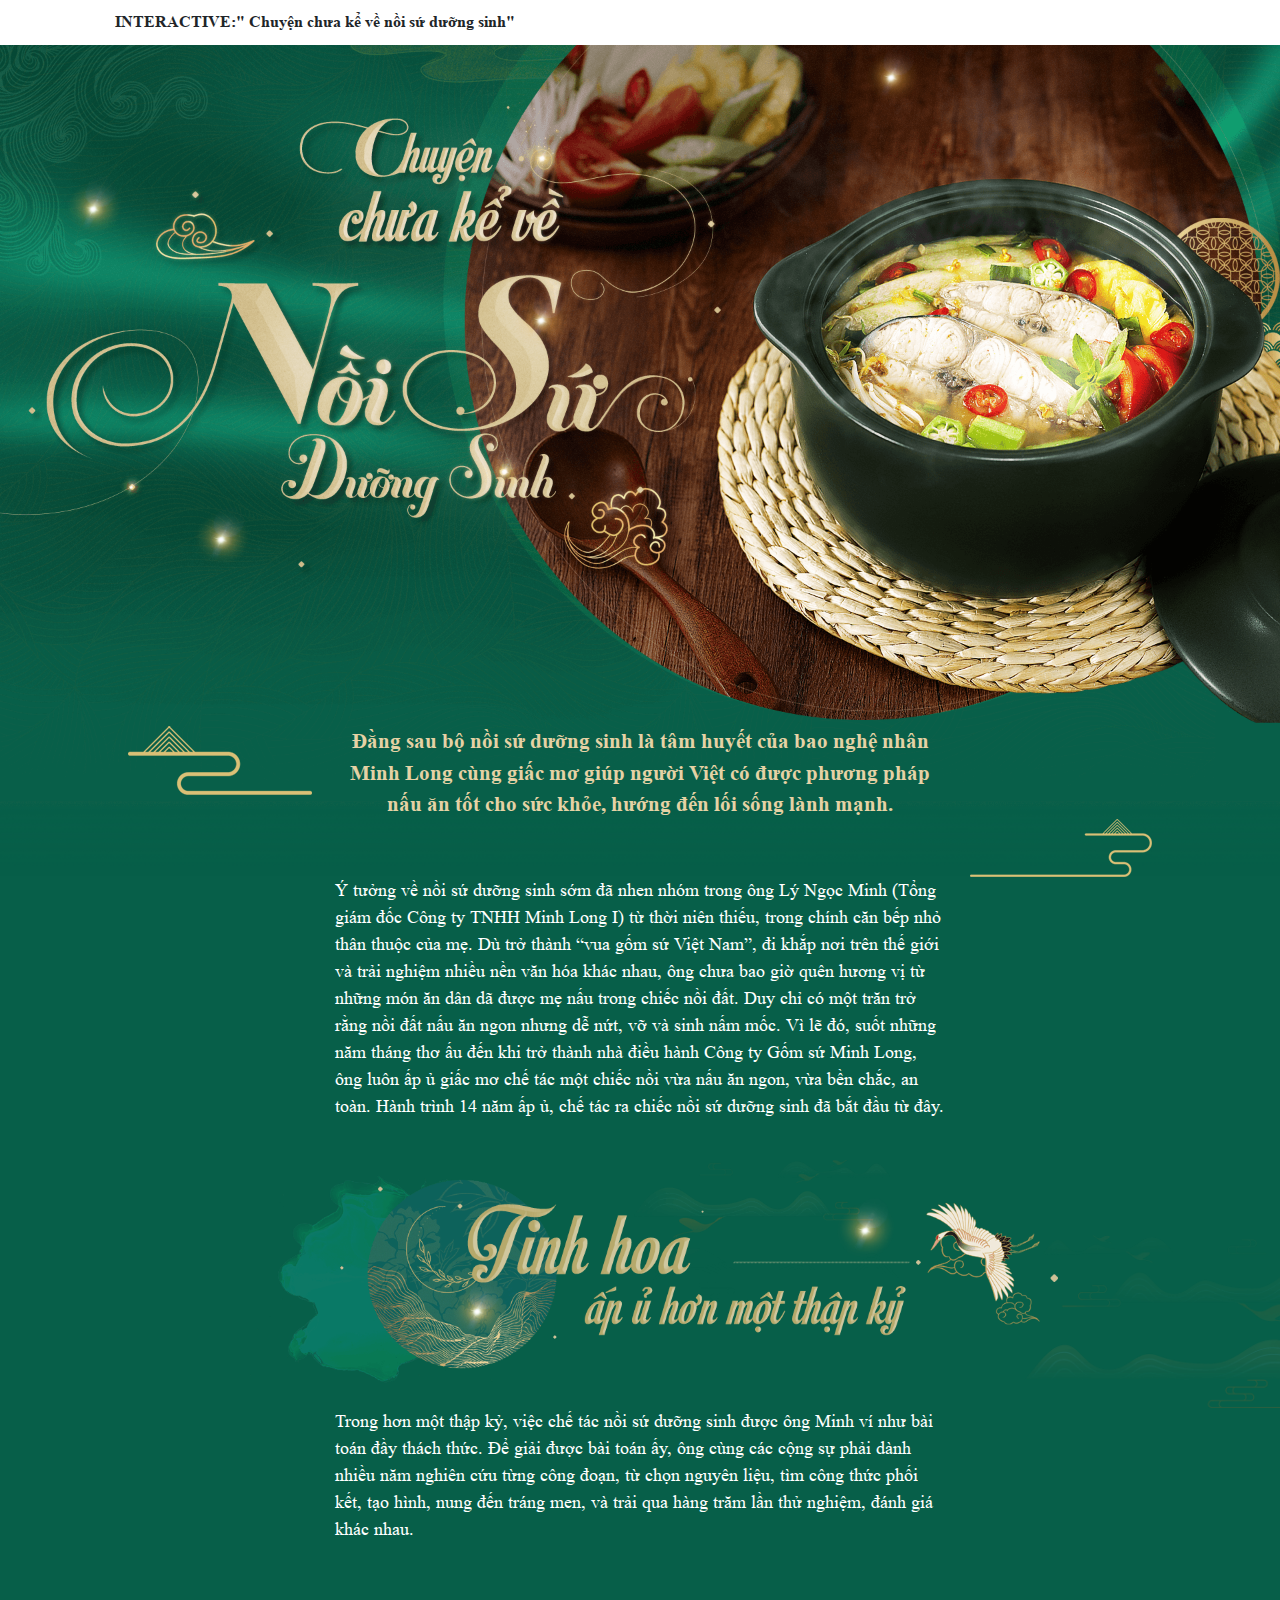
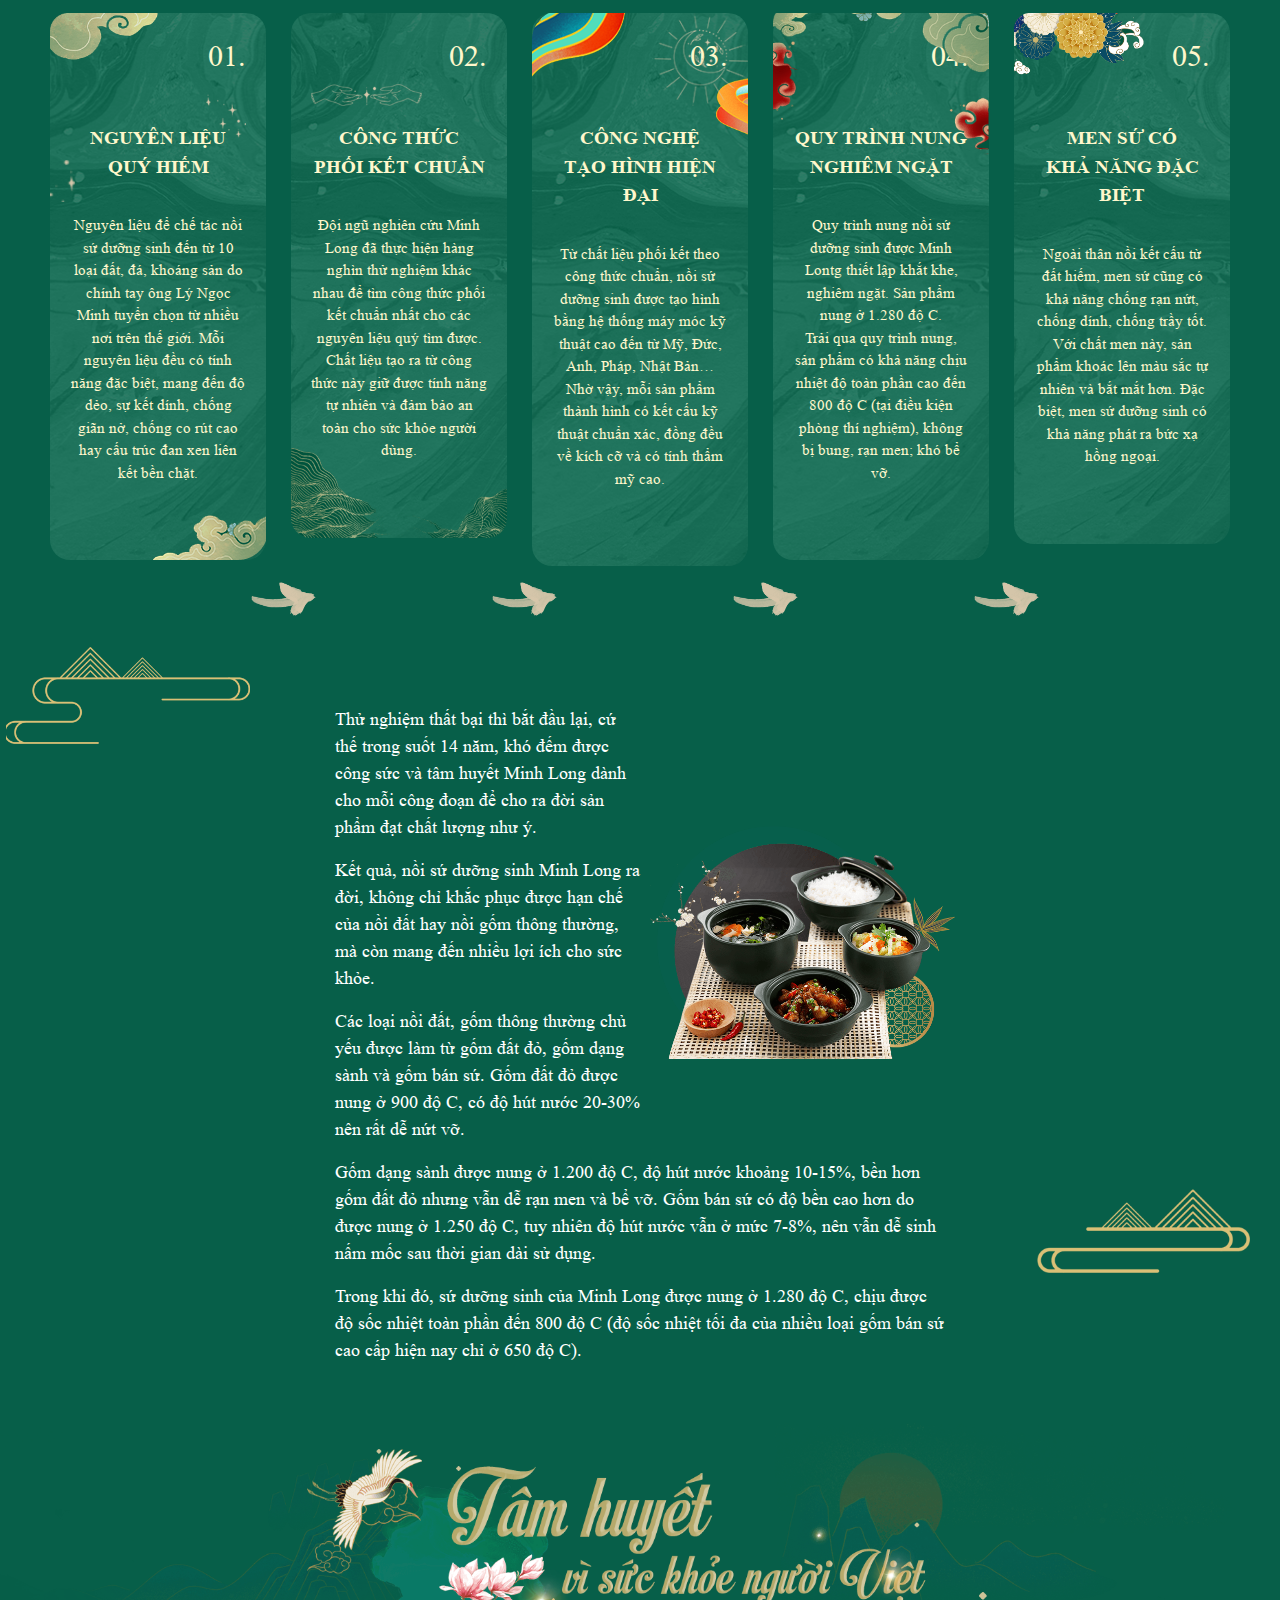
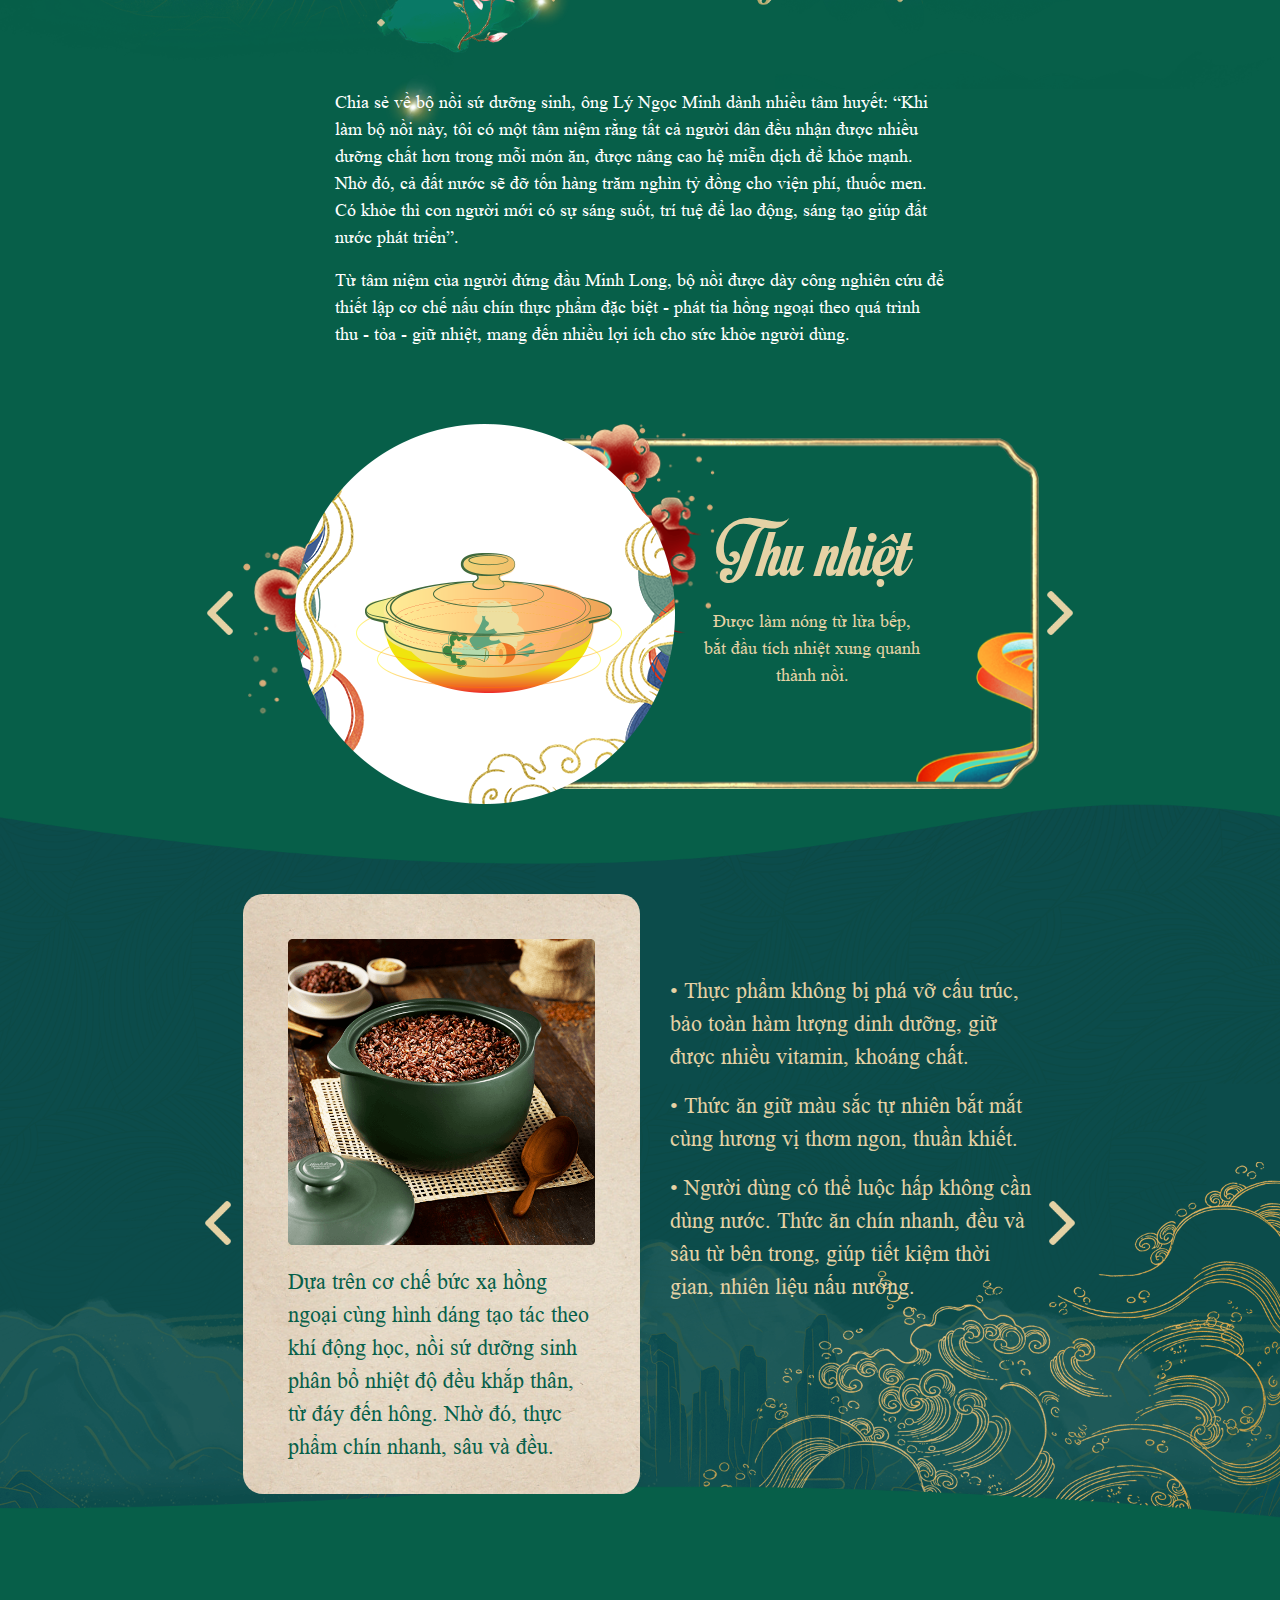
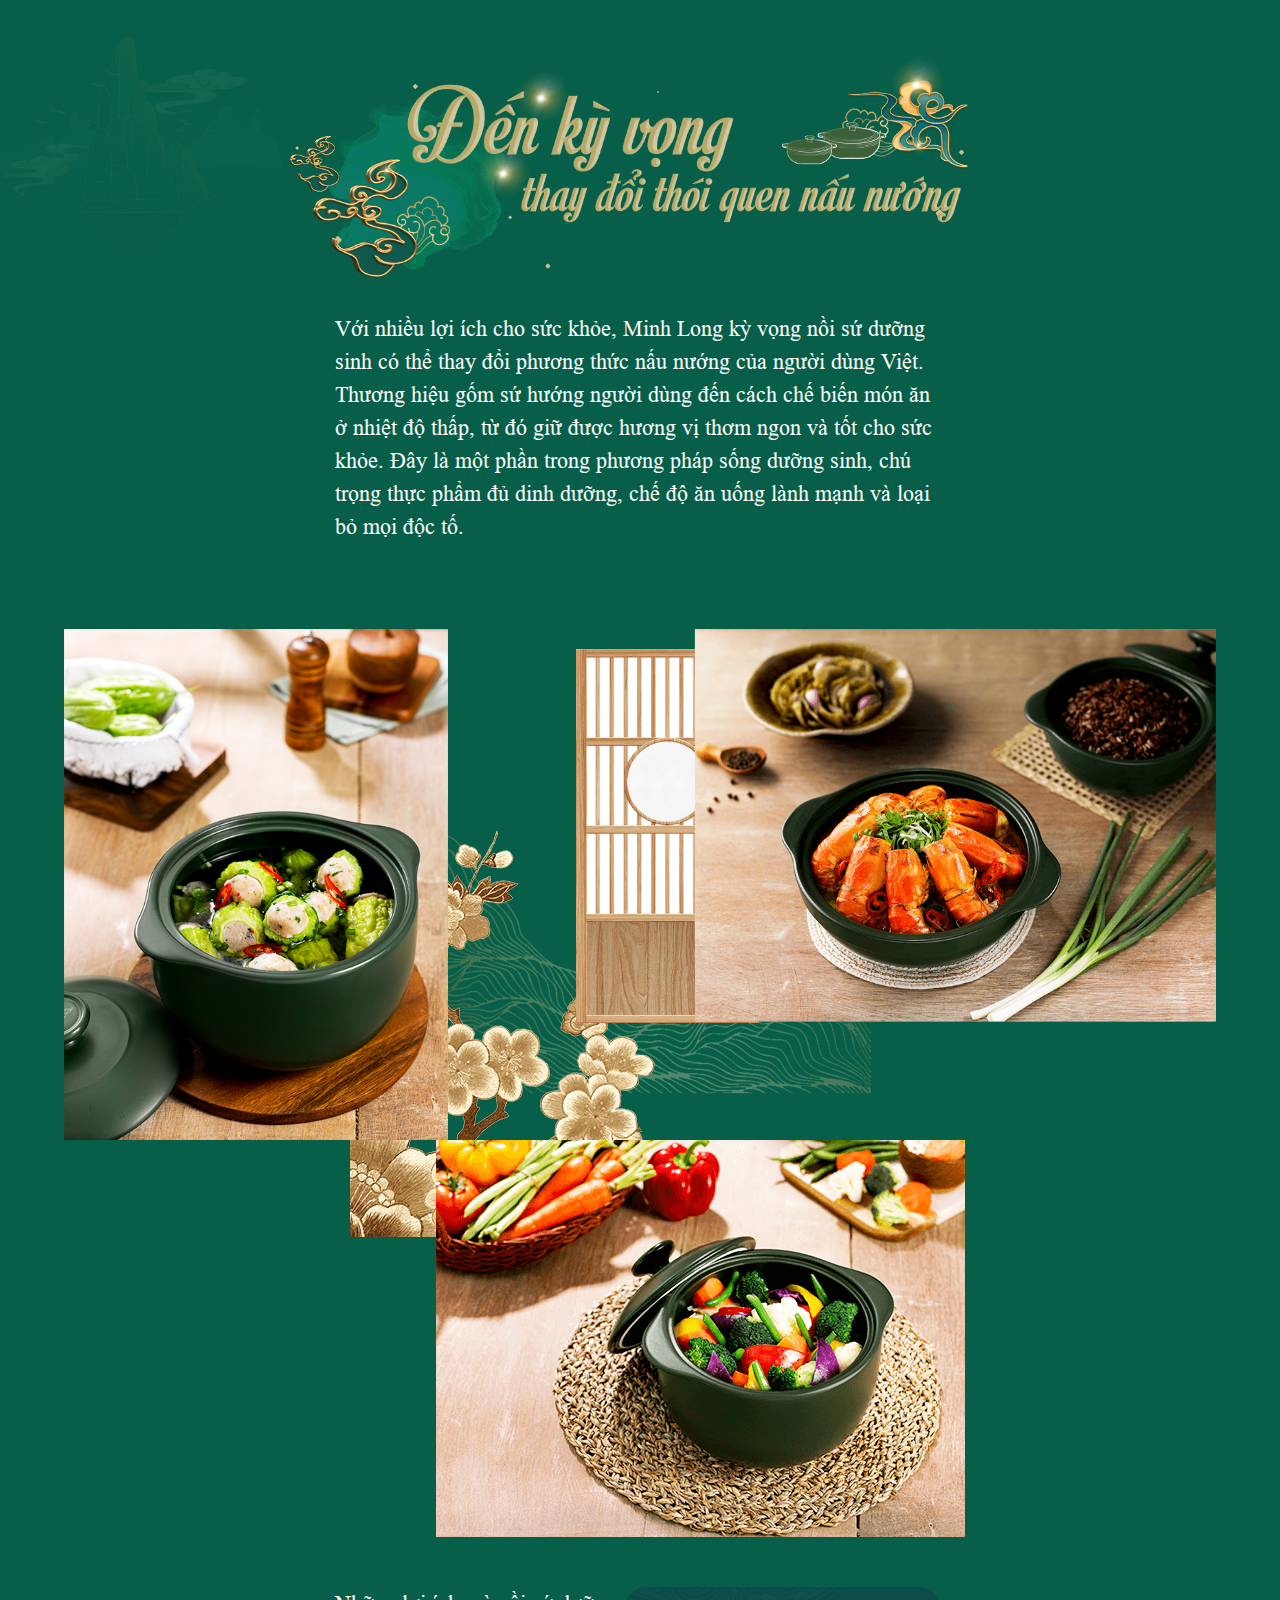
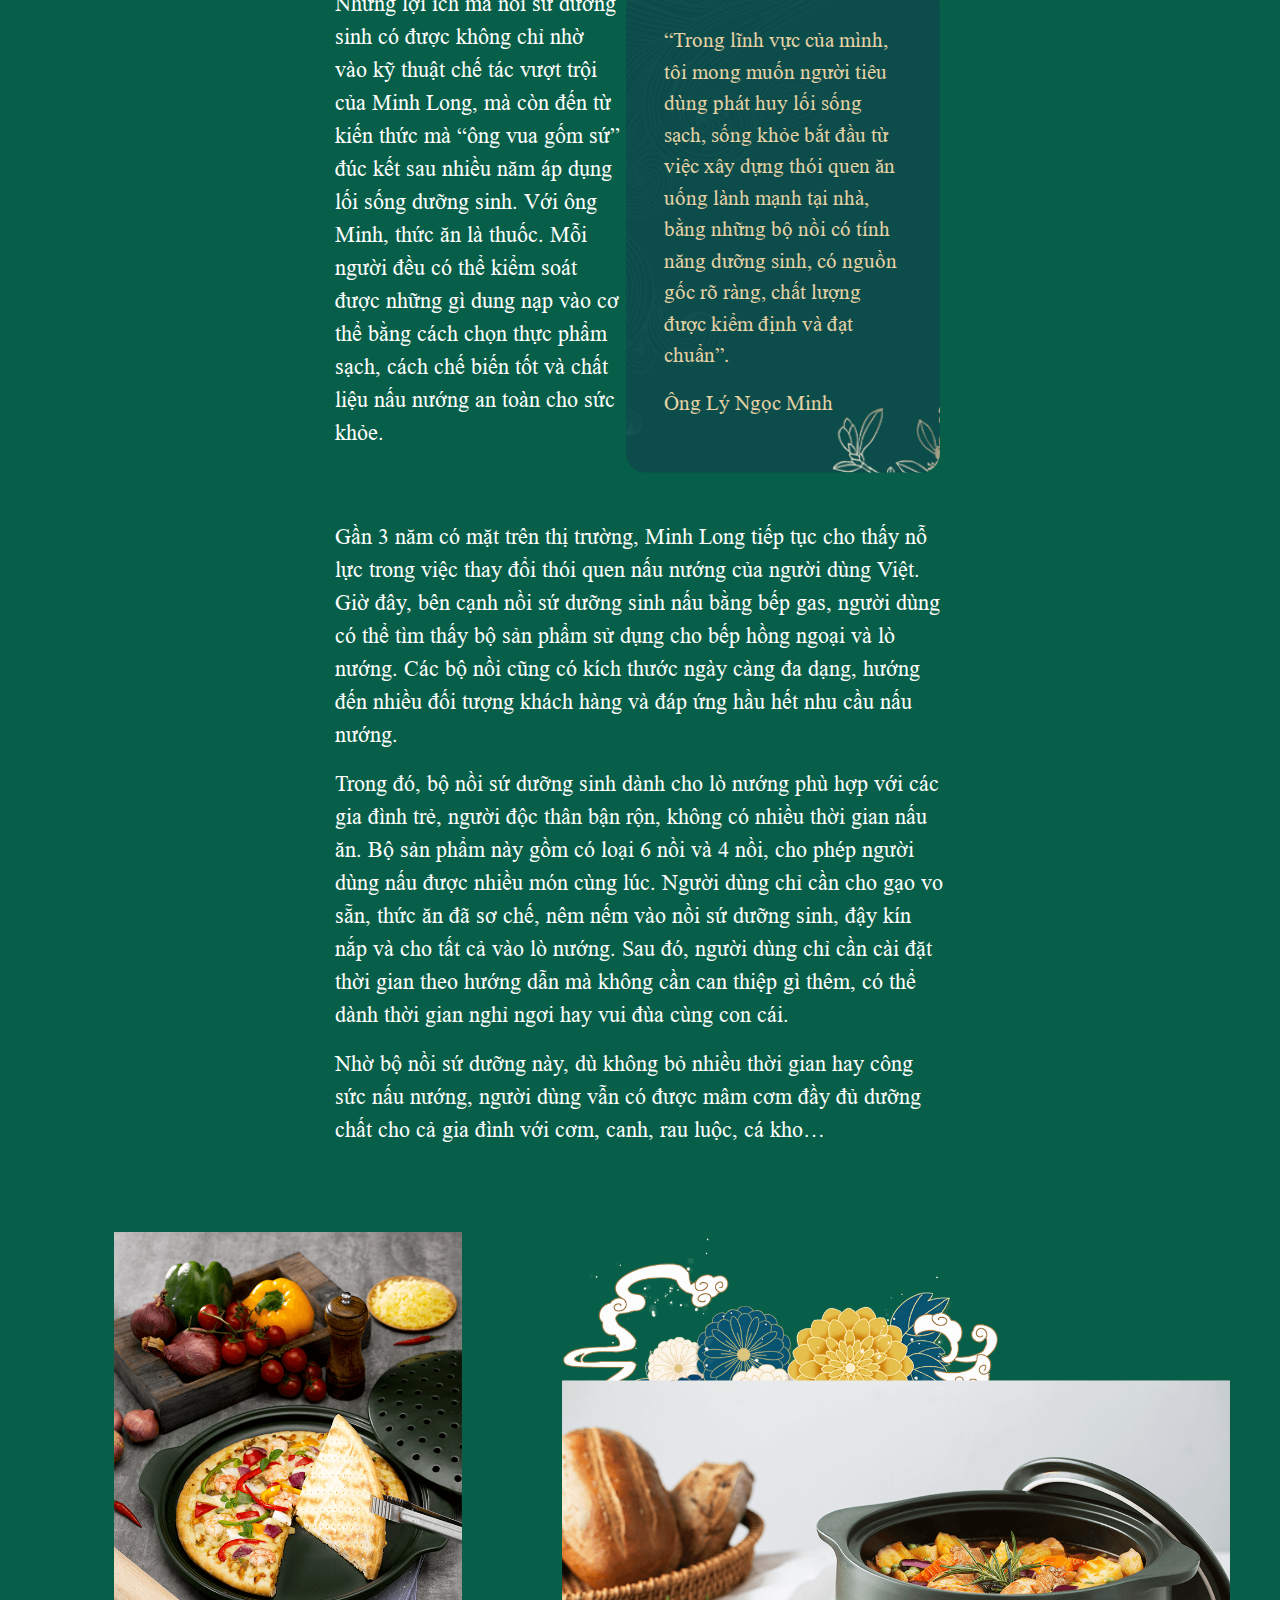
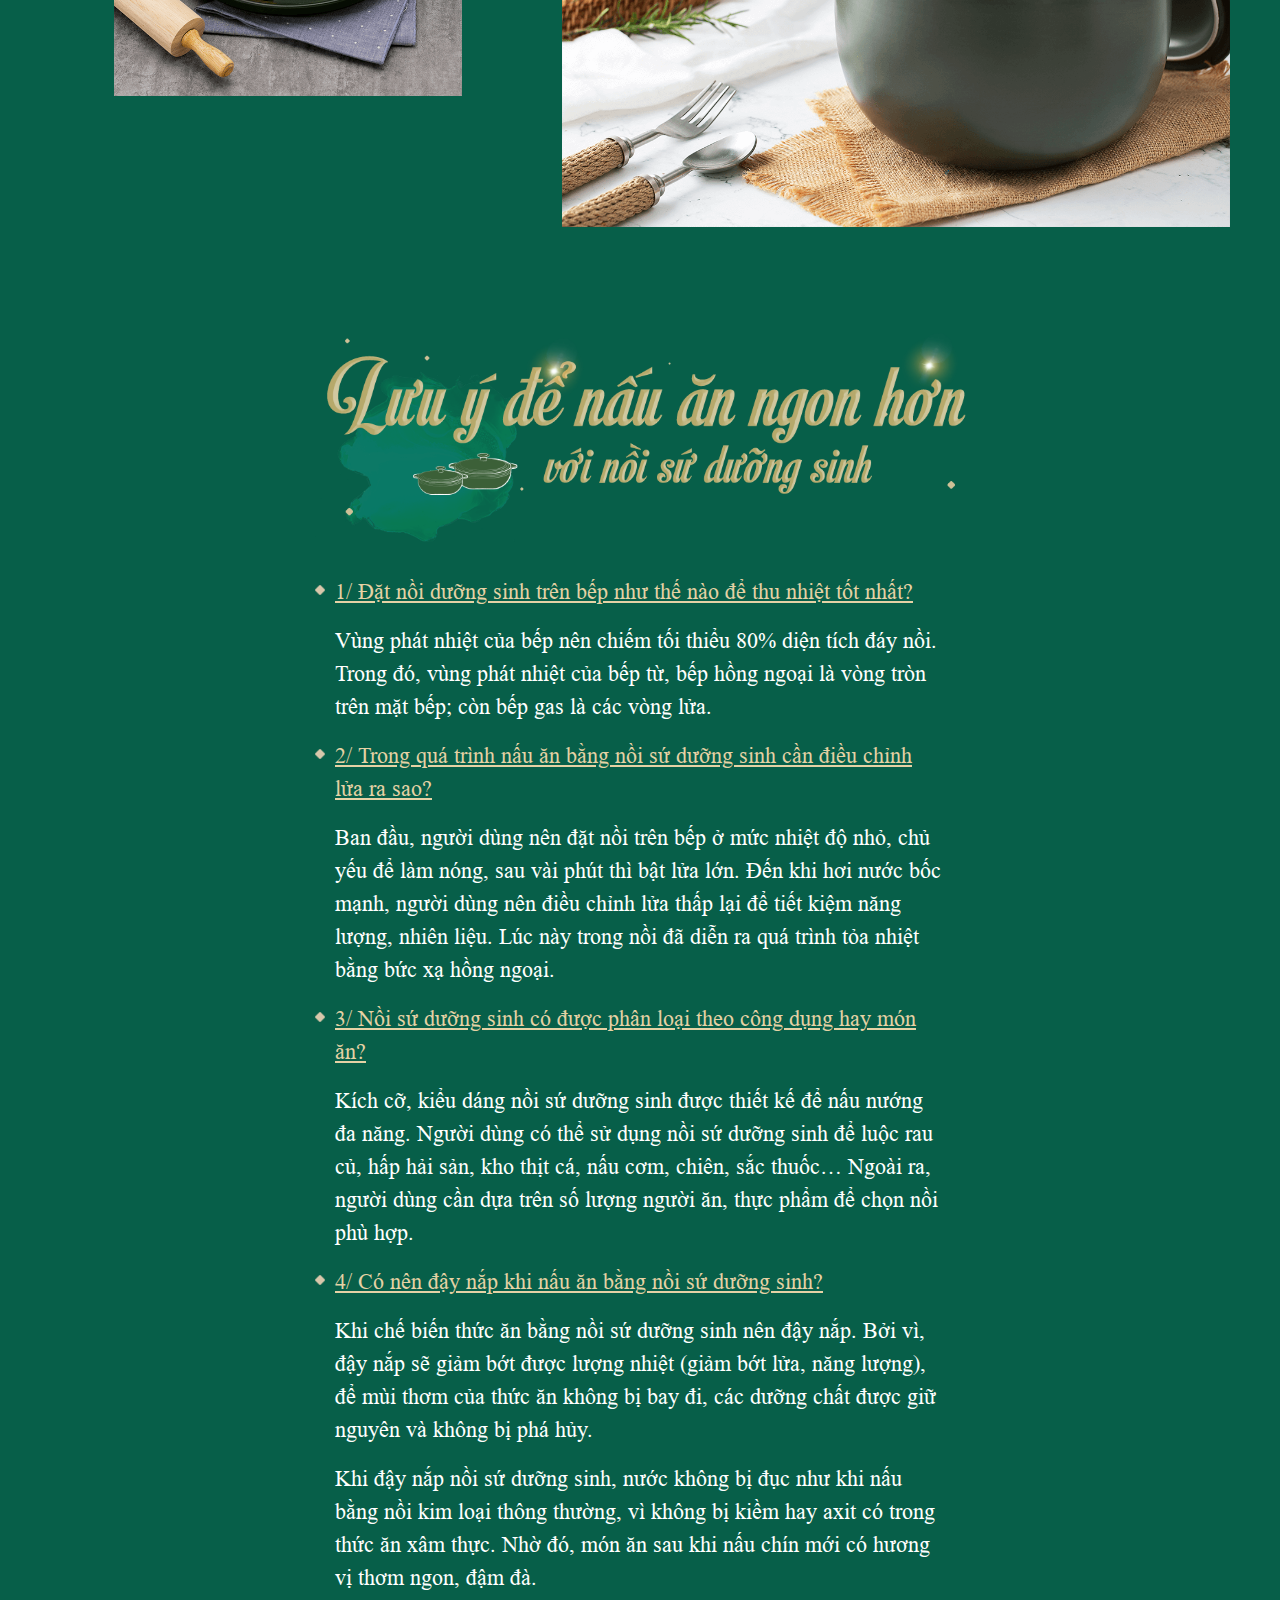
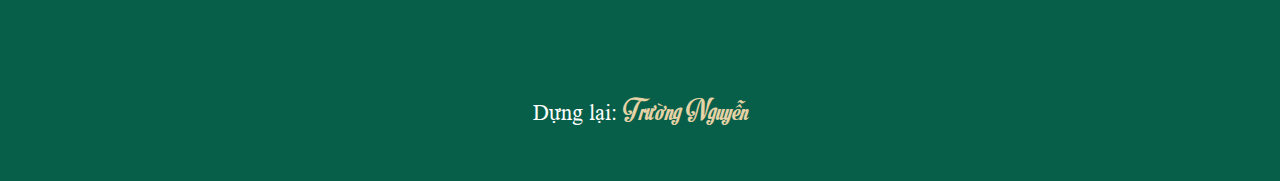
==== commit 8675b7cd: "finish HTML,CSS basic" ====
--- a/index.html
+++ b/index.html
@@ -6,7 +6,8 @@
     <meta name="viewport" content="width=device-width, initial-scale=1.0">
     <link rel="stylesheet" href="assets/css/main.css">
     <title>The Untold Story</title>
-    
+    <script src = "assets/js/jquery.js"></script>
+    <script src = "assets/js/jquery.fancybox.min.js"></script>
 </head>
 <body>
     <div class = "pageheader">
@@ -229,7 +230,7 @@
                                 <p>Các loại nồi đất, gốm thông thường chủ yếu được làm từ gốm đất đỏ, gốm dạng sành và gốm bán sứ. Gốm đất đỏ được nung ở 900 độ C, có độ hút nước 20-30% nên rất dễ nứt vỡ.</p>
     
                             </div>
-                            <div class = "image">
+                            <div class = "image" href = "assets/images/22.png" data-fancybox = "images">
                                 <img src="assets/images/22.png" alt="img22">
                             </div>
                             
@@ -341,7 +342,7 @@
                         <div class = "swiper2">
                             <div class = "block block1">
                                 <div class = "block-pic">
-                                    <div class = "picture">
+                                    <div class = "picture" href = "assets/images/31.png" data-fancybox = "images">
                                         <img src="assets/images/31.png" alt="img31">
                                     </div>
                                     <div class = "text">
@@ -358,7 +359,7 @@
                             </div>
                             <div class = "block block2">
                                 <div class = "block-pic">
-                                    <div class = "picture">
+                                    <div class = "picture" href = "assets/images/33.png" data-fancybox = "images">
                                         <img src="assets/images/33.png" alt="img33">
                                     </div>
                                     <div class = "text">
@@ -373,7 +374,7 @@
                             </div>
                             <div class = "block block3">
                                 <div class = "block-pic">
-                                    <div class = "picture">
+                                    <div class = "picture" href = "assets/images/34.png" data-fancybox = "images">
                                         <img src="assets/images/34.png" alt="img34">
                                     </div>
                                     <div class = "text">
@@ -505,7 +506,7 @@
         <section class = "author">
             <div class = "wrap">
                 <div class = "item">
-                    <p>Dựng trang: <span>Trường Nguyễn</span></p>
+                    <p>Dựng lại: <span>Trường Nguyễn</span></p>
                 </div>
             </div>
         </section>
--- a/assets/css/main.css
+++ b/assets/css/main.css
@@ -10294,6 +10294,17 @@
   box-sizing: border-box;
 }
 
+@keyframes sparkle {
+  0% {
+    opacity: 0;
+  }
+  50% {
+    opacity: 1;
+  }
+  100% {
+    opacity: 0;
+  }
+}
 body {
   font-family: "Times New Roman";
   background-color: #075f49;
@@ -10365,21 +10376,25 @@
   position: absolute;
   top: 20%;
   left: 5%;
+  animation: sparkle ease 2s infinite;
 }
 section.banner .wrap .sparkle.sparkle2 {
   position: absolute;
   bottom: 60%;
   left: 40%;
+  animation: sparkle ease 2.5s infinite;
 }
 section.banner .wrap .sparkle.sparkle3 {
   position: absolute;
   top: 5%;
   right: 28%;
+  animation: sparkle ease 2s infinite;
 }
 section.banner .wrap .sparkle.sparkle4 {
   position: absolute;
   bottom: 35%;
   left: 15%;
+  animation: sparkle ease 2.5s infinite;
 }
 section.section2 {
   margin-top: -150px;
@@ -10482,11 +10497,13 @@
   position: absolute;
   bottom: 25%;
   left: 35%;
+  animation: sparkle ease 1.5s infinite;
 }
 section.title.title1 .wrap .sparkle.sparkle2 {
   position: absolute;
   bottom: 55%;
   right: 30%;
+  animation: sparkle ease 2s infinite;
 }
 section.gallery {
   padding: 50px 50px 100px;
@@ -11325,14 +11342,17 @@
 section.title3 .wrap .sparkle.sparkle1 {
   bottom: 65%;
   left: 40%;
+  animation: sparkle ease 2s infinite;
 }
 section.title3 .wrap .sparkle.sparkle2 {
   bottom: 37%;
   left: 37%;
+  animation: sparkle ease 2.5s infinite;
 }
 section.title3 .wrap .sparkle.sparkle3 {
   bottom: 70%;
   right: 26%;
+  animation: sparkle ease 2s infinite;
 }
 section.title3 .wrap .mountain {
   position: absolute;
@@ -11506,10 +11526,12 @@
 section.title4 .wrap .sparkle.sparkle1 {
   bottom: 65%;
   left: 41%;
+  animation: sparkle ease 2s infinite;
 }
 section.title4 .wrap .sparkle.sparkle2 {
   bottom: 67%;
   right: 25%;
+  animation: sparkle ease 2.5s infinite;
 }
 @media (max-width: 1367px) {
   section.text5 {
@@ -11559,5 +11581,5 @@
 section.author .wrap .item span {
   font-family: "HLT Motion Picture";
   color: #e5d2a5;
-  font-size: 25px;
+  font-size: 30px;
 }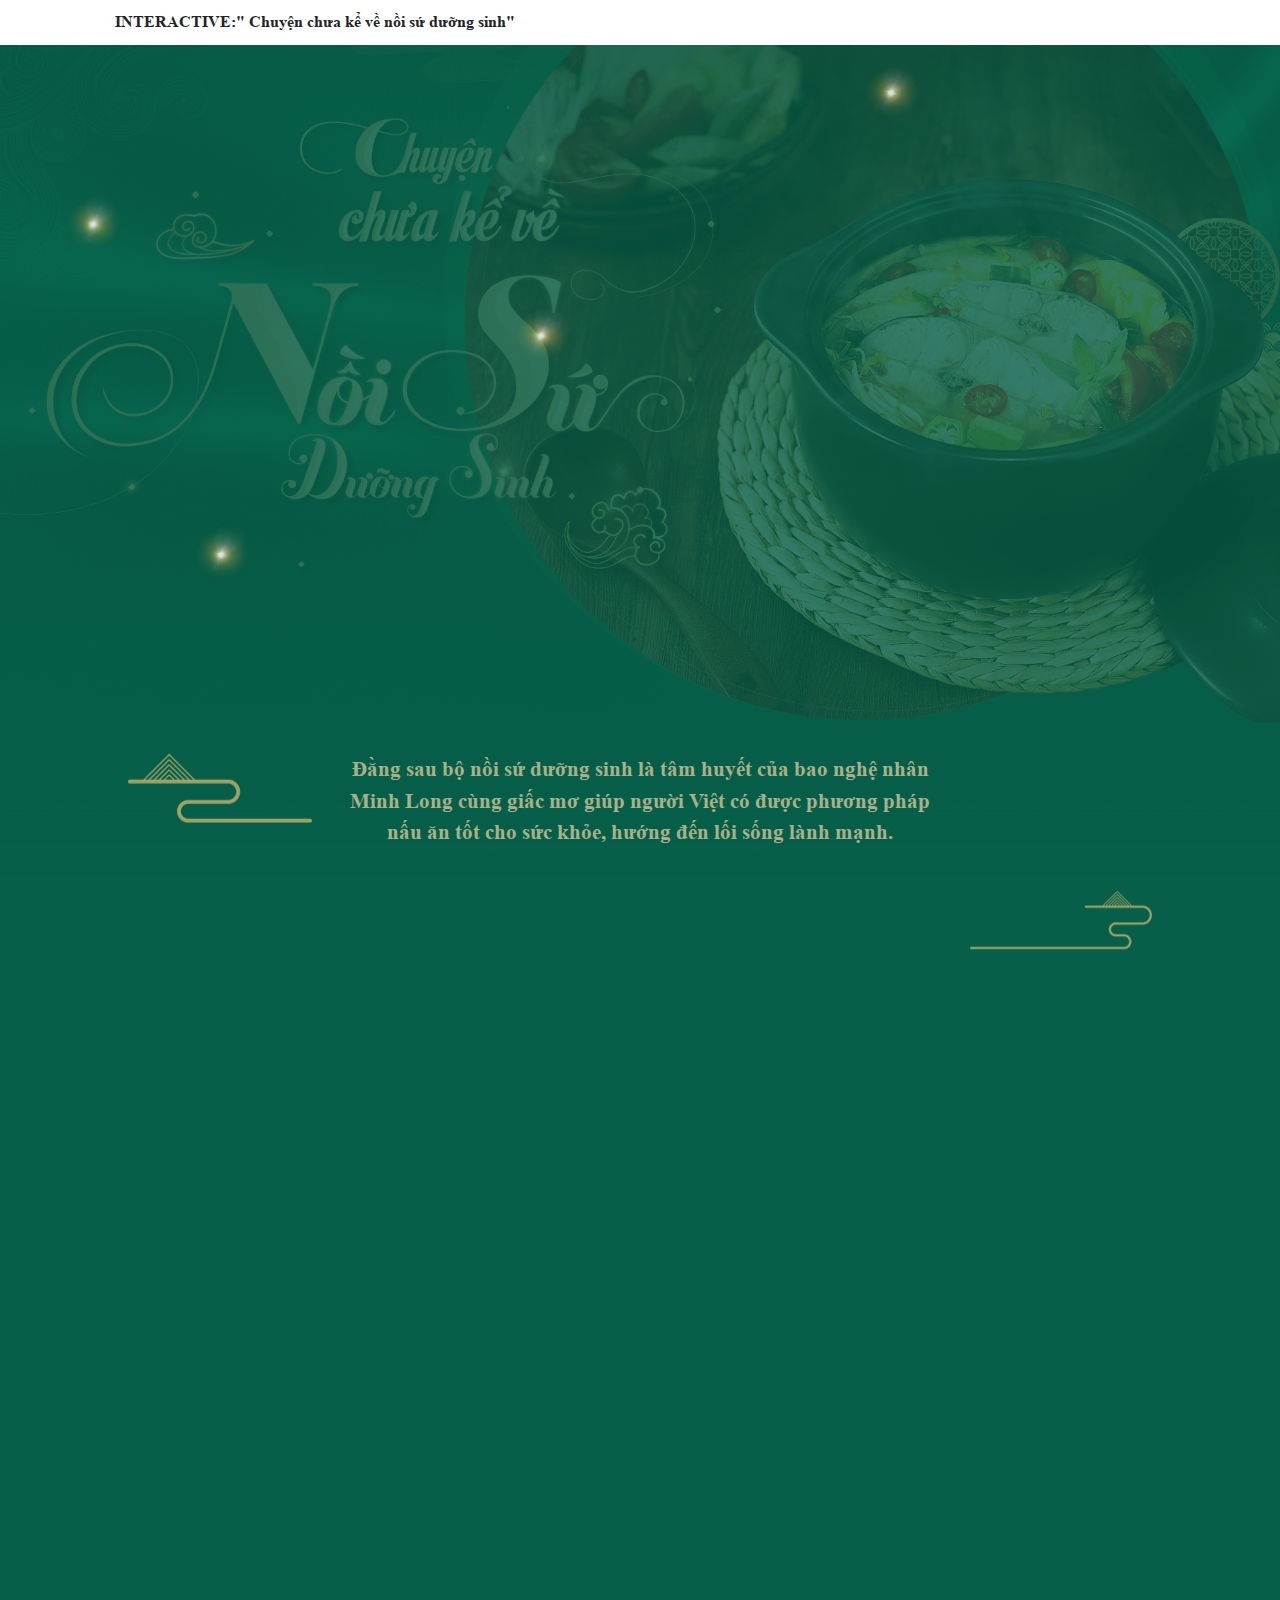
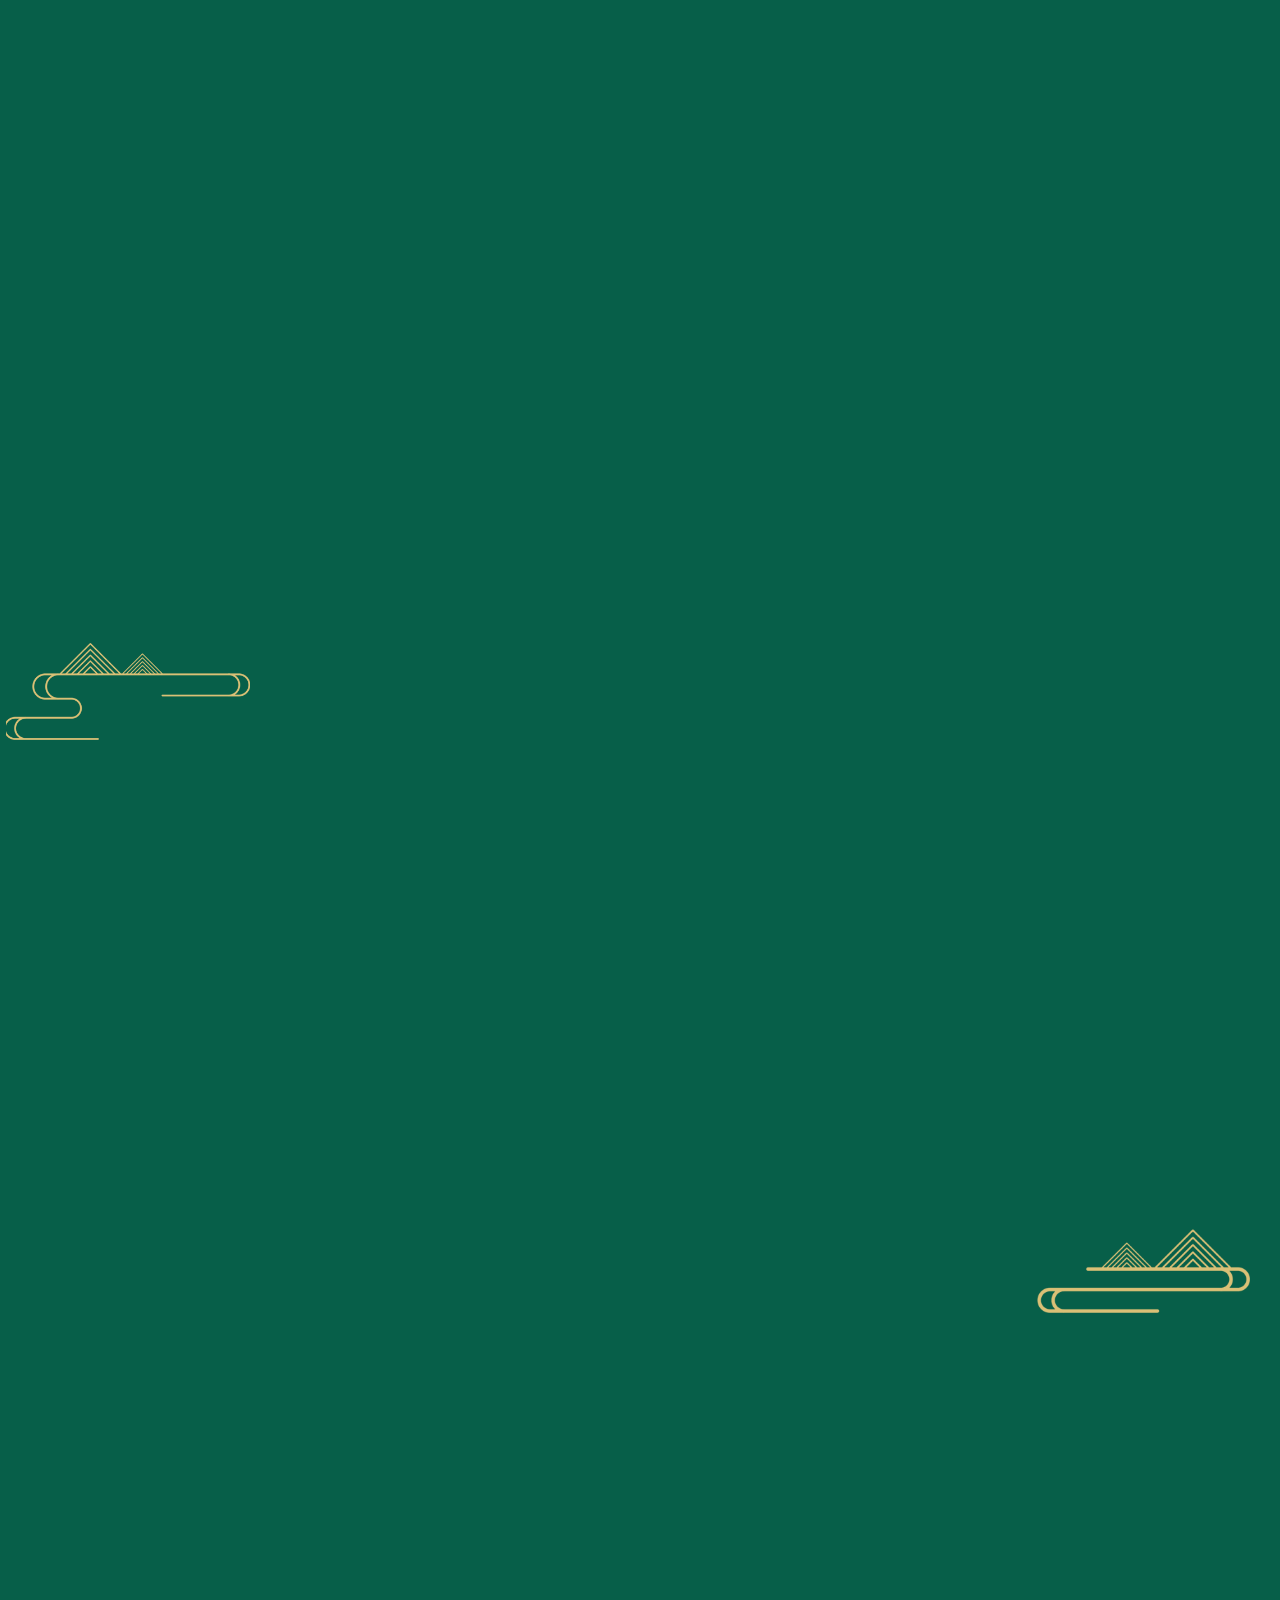
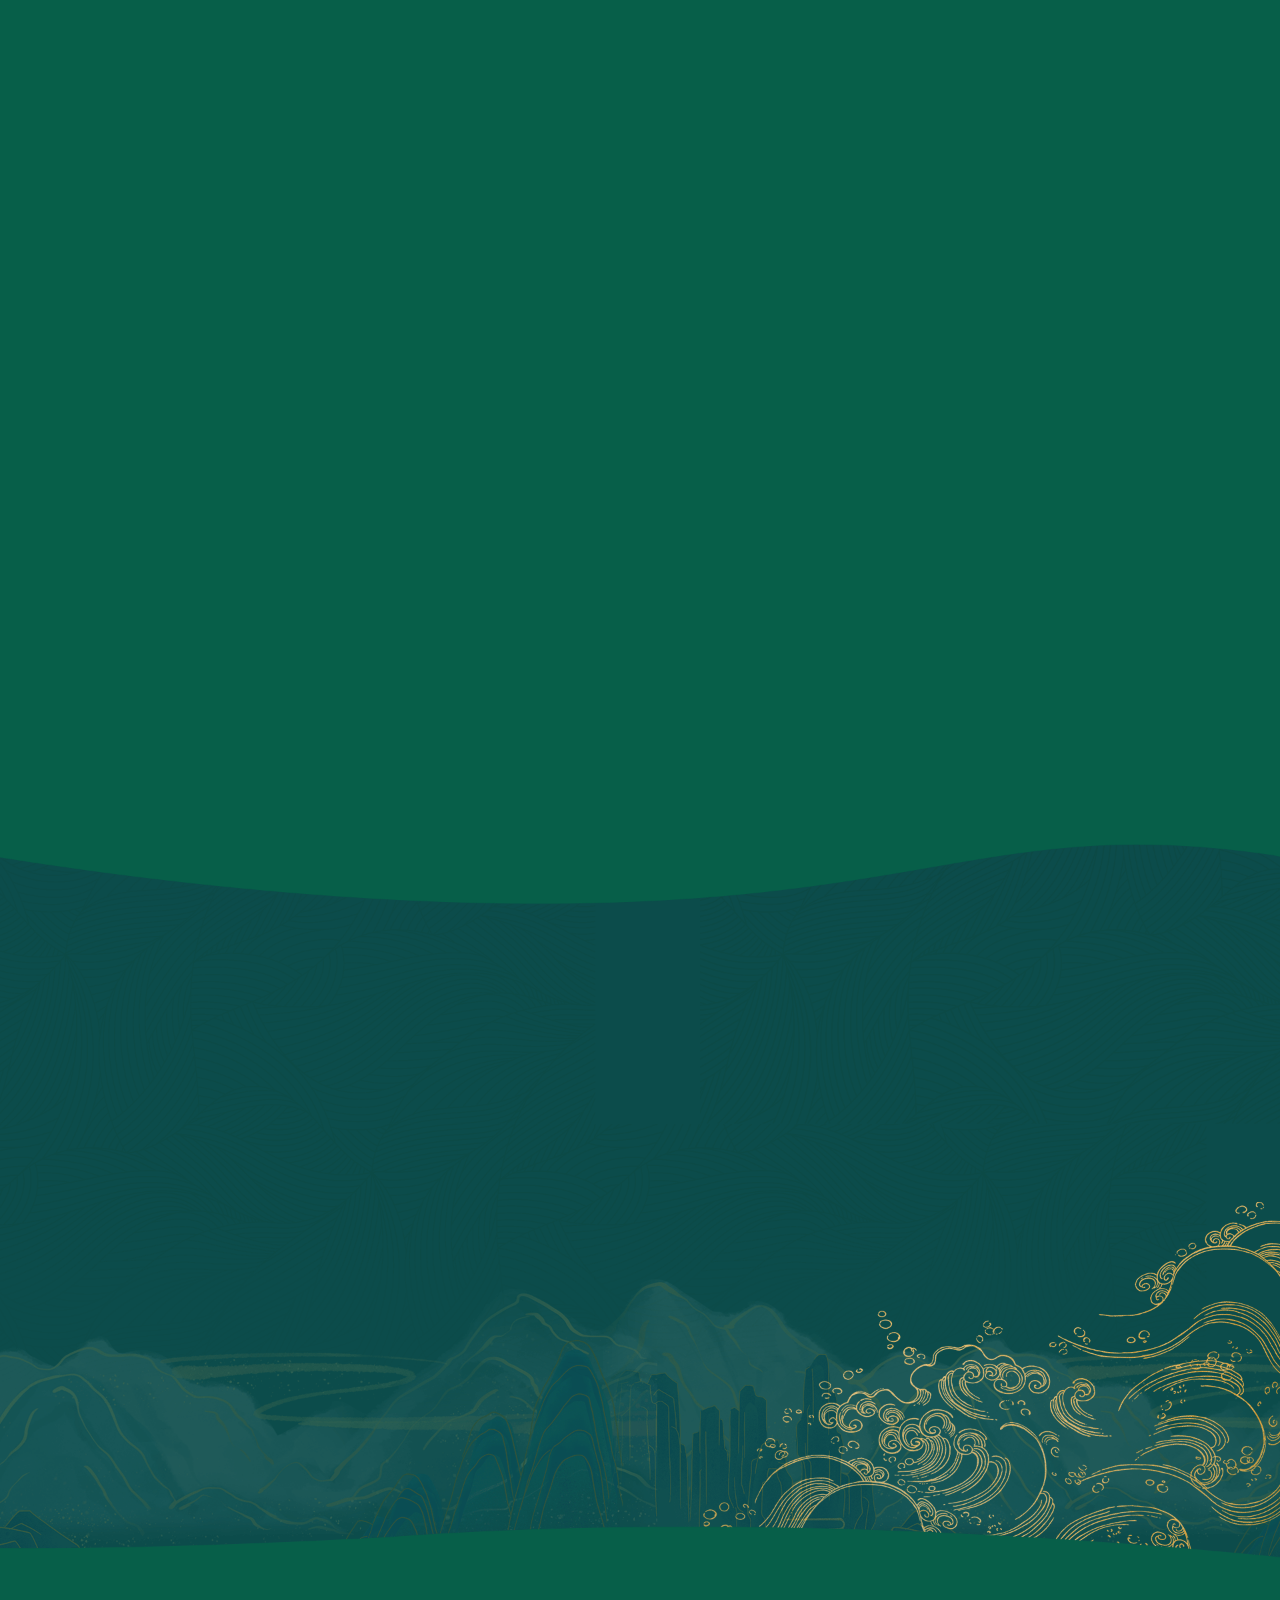
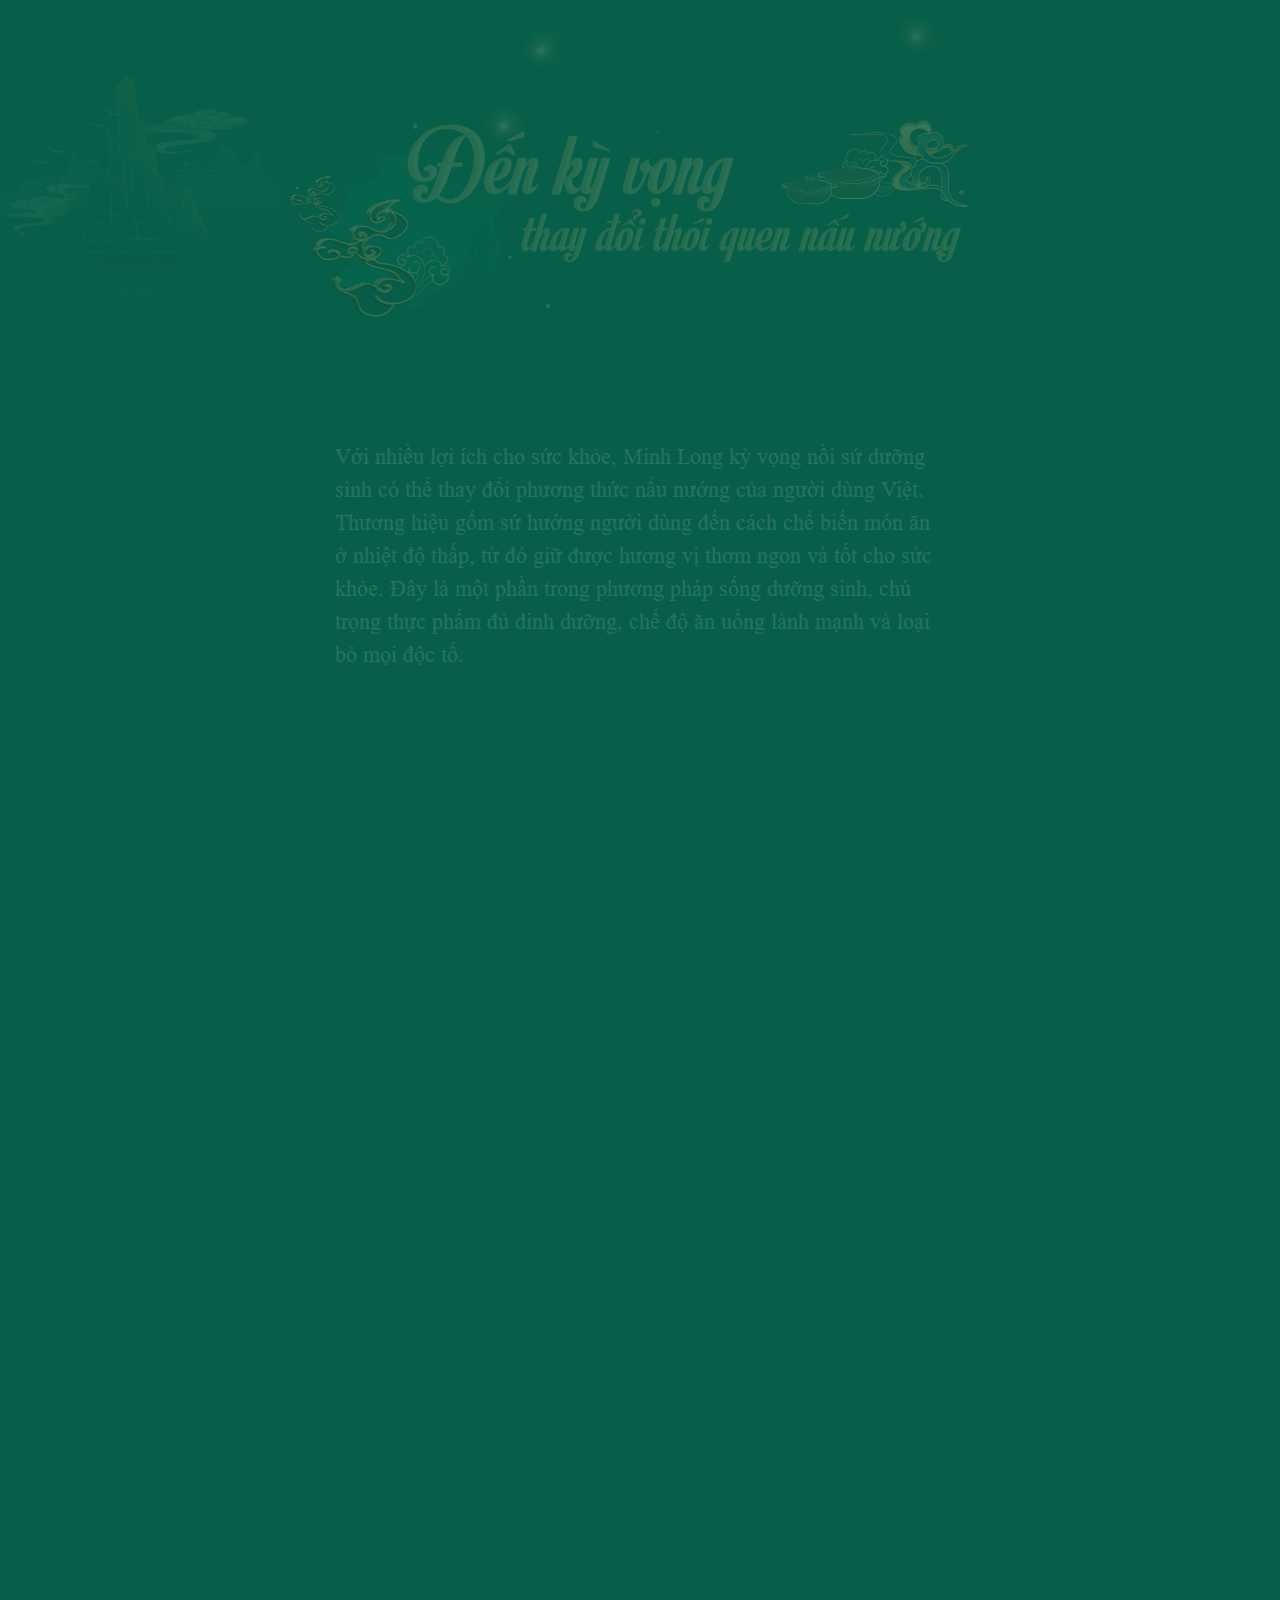
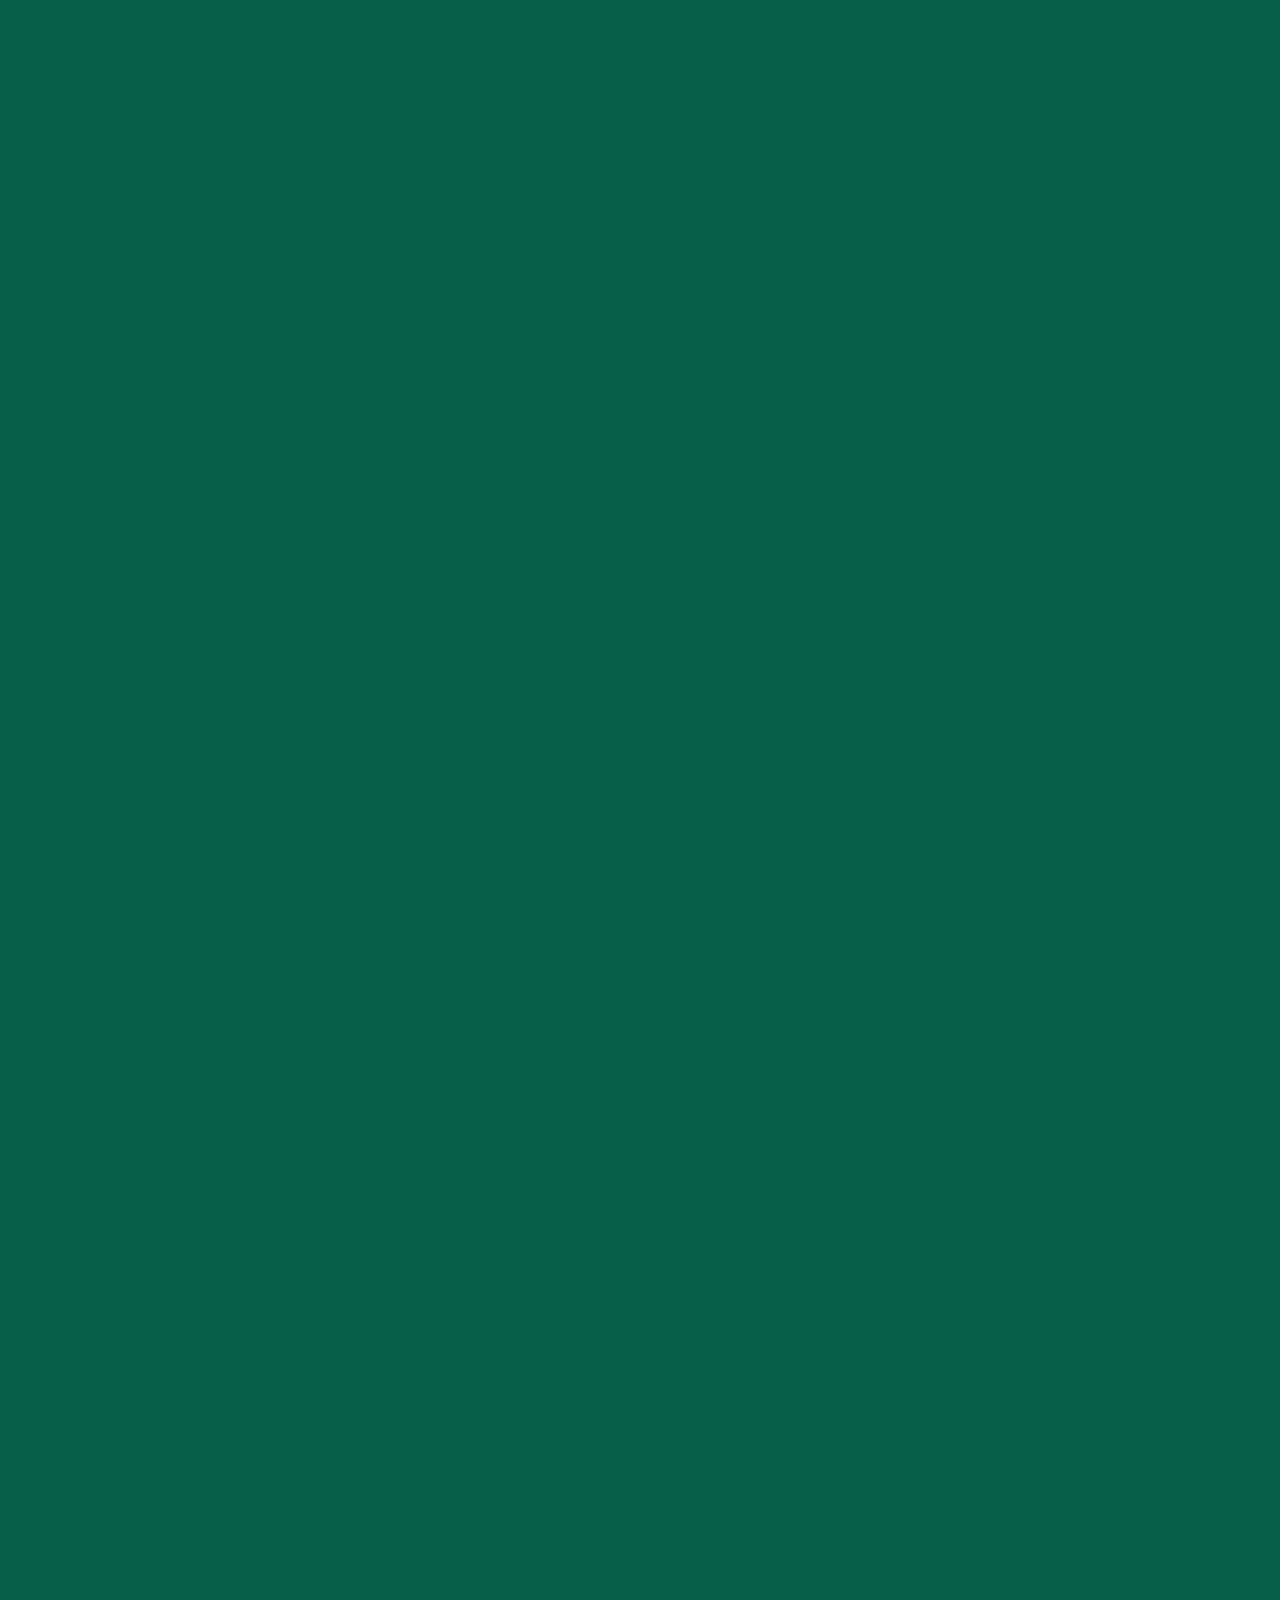
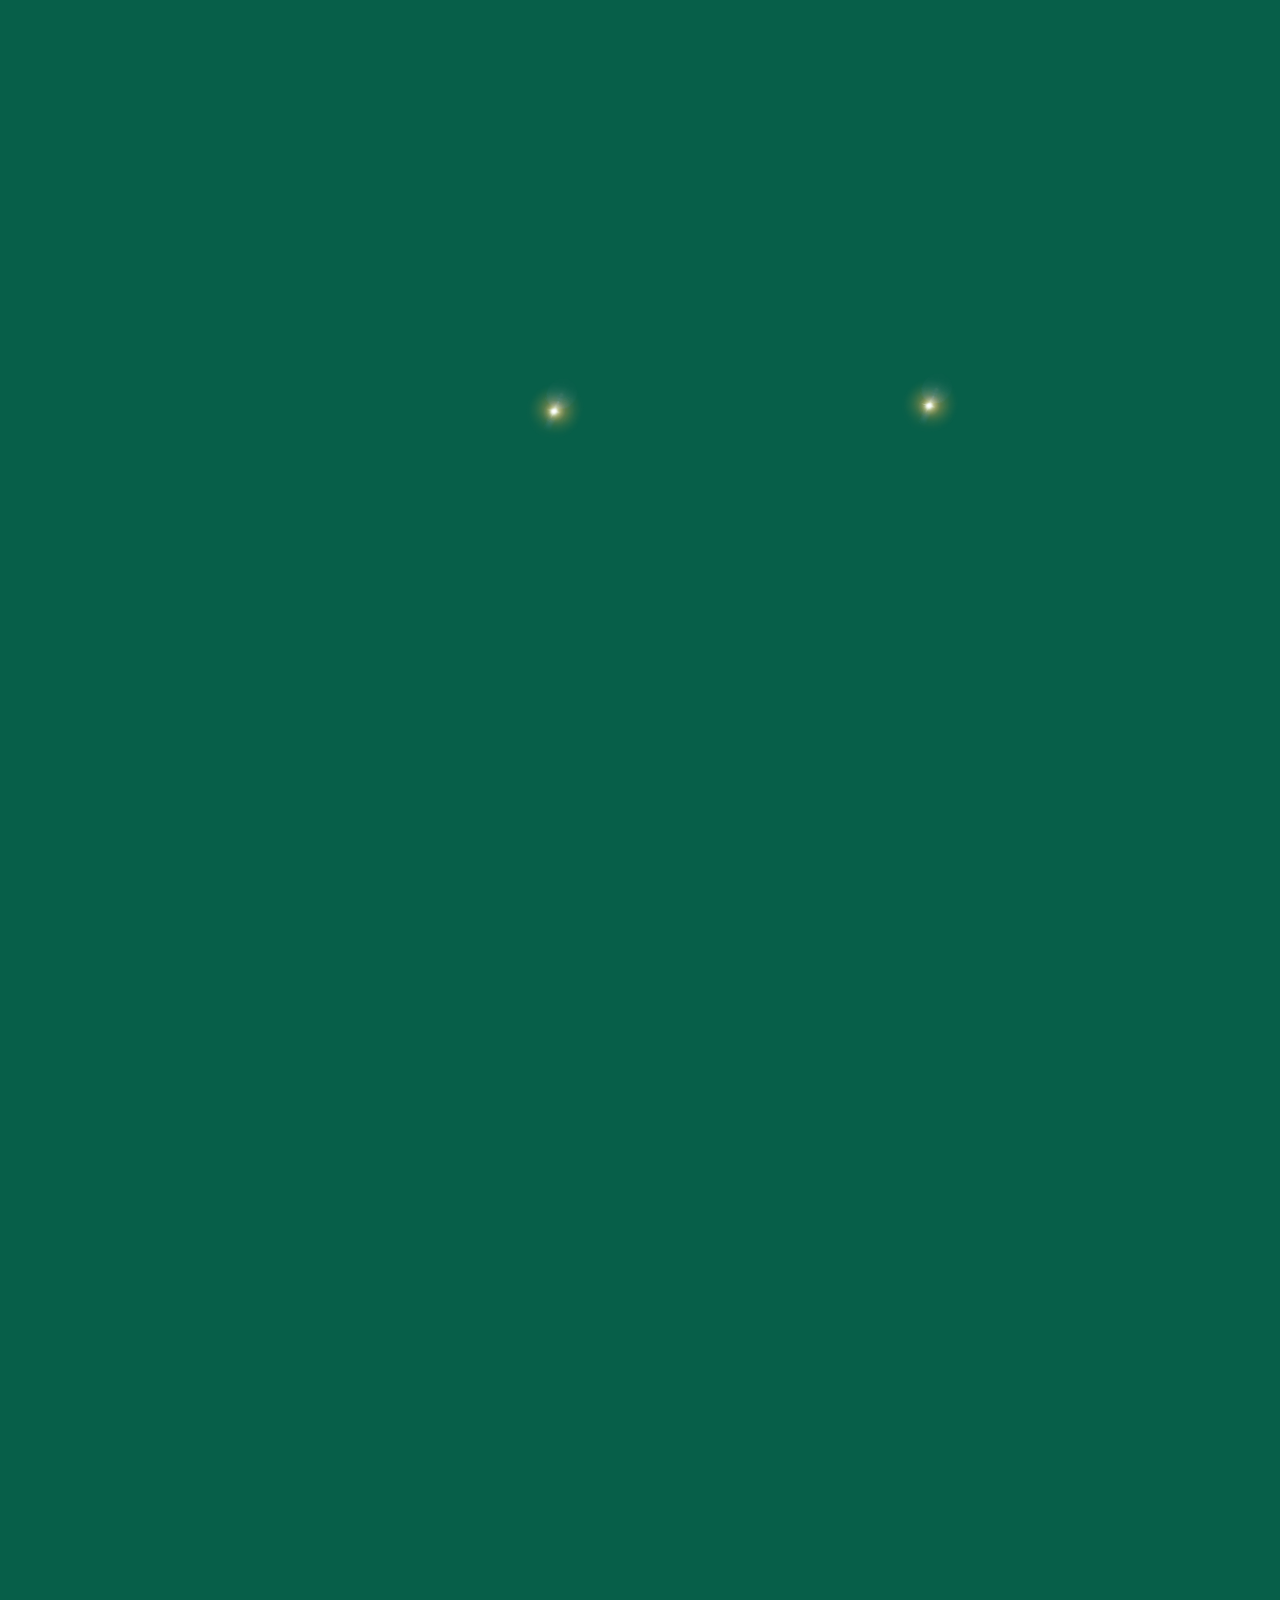
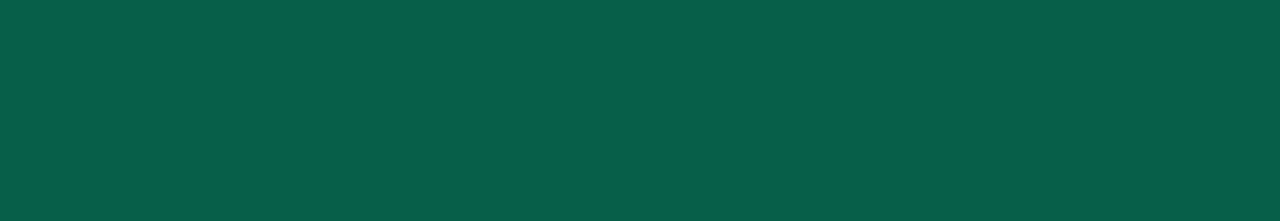
==== commit f89d7eb2: "MagicScroll + AnimeJS" ====
--- a/index.html
+++ b/index.html
@@ -5,11 +5,22 @@
     <meta http-equiv="X-UA-Compatible" content="IE=edge">
     <meta name="viewport" content="width=device-width, initial-scale=1.0">
     <link rel="stylesheet" href="assets/css/main.css">
+    <link rel="stylesheet" href="assets/css/jquery.fancybox.min.css">
     <title>The Untold Story</title>
-    <script src = "assets/js/jquery.js"></script>
-    <script src = "assets/js/jquery.fancybox.min.js"></script>
+    <script src="assets/js/jquery-3.6.0.min.js" ></script>
+    <script src ="assets/js/jquery.fancybox.min.js"></script>
+    <script src="assets/js/bootstrap.js"></script>
+    <script src="assets/js/anime.es.js" type="module"></script>
+    <script src="assets/js/anime.js"></script>
+    <script src="assets/js/ScrollMagic.min.js"></script>
 </head>
 <body>
+    <!-- <div class = "progress-bar">
+        <div class = "bar">
+            <div class = "progress"></div>
+            <span>0%</span>
+        </div>
+    </div> -->
     <div class = "pageheader">
         <div class = "logo">
         </div>
@@ -515,7 +526,489 @@
     
 <!-- Modal -->
 <script src="assets/js/myScript.js"></script>
-<script src="assets/js/jquery-3.6.0.min.js" ></script>
-<script src="assets/js/bootstrap.js"></script>
+<script>
+    $(function(){ // document ready
+
+        /*
+        function updateProgressBar(value){
+            if (value > 100){
+                value = 100;
+            }
+            $('.progress').css({'width': `${value}%`});
+            $('.bar span').html(`${value}%`);
+        }
+        let i = 0;
+        setInterval(function increase(){
+            i++;
+            updateProgressBar(i);
+            if (i == 100){
+                clearInterval();
+                $('.progress-bar').fadeOut();
+            }
+        },50);
+        */
+
+        //LOADER
+        anime({
+            targets: '.progress',
+            width: '100%',
+            easing: 'linear'
+        })
+        
+        anime({
+            targets: '.bar span',
+            innerHTML: '100%',
+            easing: 'linear',
+            round: 1,
+            update: function(a){
+                if (a.progress == 100)
+                    $('.progress-bar').fadeOut();
+            }
+        })
+        
+        scrollPage();
+    })
+
+    function scrollPage(){
+        var controller = new ScrollMagic.Controller();
+
+        //BANNER
+        new ScrollMagic.Scene({
+            triggerElement: ".banner",
+            triggerHook: 0.9,
+            offset: 50, // move trigger to center of element
+            reverse: false, // only do once
+        })
+        .addTo(controller)
+        .on('enter',function(event){
+            var elements = document.querySelectorAll('section.banner .wrap .sparkle');
+            anime({
+                targets: elements,
+                opacity: [0,1],
+                translateY: [100,0],
+                easing: 'linear'
+            })
+            anime({
+                targets: '.banner .wrap .image',
+                opacity: [0,1],
+                easing: 'easeInQuad',
+                duration: 2000
+            })
+        });
+
+        //SECTION 2
+        new ScrollMagic.Scene({
+            triggerElement: ".section2",
+            triggerHook: 0.9,
+            offset: 50, // move trigger to center of element
+            reverse: false, // only do once
+        })
+        .addTo(controller)
+        .on('enter',function(event){
+            anime({
+                targets: 'section.section2 .wrap .col-xl-6 .image.img1',
+                opacity: [0,1],
+                translateY: [100,0],
+                easing: 'easeInQuad'
+            })
+            anime({
+                targets: 'section.section2 .wrap .col-xl-6 .image.img2',
+                opacity: [0,1],
+                translateY: [0,100],
+                easing: 'easeInQuad'
+            })
+            anime({
+                targets: 'section.section2 .wrap .col-xl-6 .text',
+                opacity: [0,1],
+                translateY: [100,0],
+                easing: 'easeInQuad'
+            })
+            anime({
+                targets: 'section.text.text1',
+                opacity: [0,1],
+                translateY: [100,0],
+                easing: 'easeInQuad',
+                delay: 1000
+            })
+        });
+
+        //TITLE
+        new ScrollMagic.Scene({
+            triggerElement: ".title.title1",
+            triggerHook: 0.9,
+            offset: 50, // move trigger to center of element
+            reverse: false, // only do once
+        })
+        .addTo(controller)
+        .on('enter',function(event){
+            anime({
+                targets: 'section.title.title1 .wrap .image',
+                opacity: [0,1],
+                easing: 'easeInQuad',
+                duration: 2000
+            })
+            anime({
+                targets: 'section.title.title1 .wrap .cloud',
+                opacity: [0,1],
+                translateX: [-100, 0],
+                easing: 'easeInQuad'
+            })
+            let elements = document.querySelectorAll('section.title.title1 .wrap .sparkle');
+            anime({
+                targets: elements,
+                opacity: [0,1],
+                translateY: [100, 0],
+                easing: 'easeInQuad',
+                delay: 500
+            })
+            anime({
+                targets: 'section.text.text2',
+                opacity: [0,1],
+                translateY: [100, 0],
+                easing: 'easeInQuad',
+                delay: 1000
+            })
+        });
+
+        //GALLERY
+        new ScrollMagic.Scene({
+            triggerElement: ".gallery",
+            triggerHook: 0.9,
+            offset: 50, // move trigger to center of element
+            reverse: false, // only do once
+        })
+        .addTo(controller)
+        .on('enter',function(event){
+            let elements = document.querySelectorAll('section.gallery .wrap .cards .cards-wrap .card');
+            let elements2 = document.querySelectorAll('section.gallery .wrap .cards .cards-wrap .next');
+            anime({
+                targets: elements,
+                opacity: [0,1],
+                translateY: [100, 0],
+                easing: 'easeInQuad',
+                delay: 500
+            })
+            anime({
+                targets: elements2,
+                opacity: [0,1],
+                translateY: [100, 0],
+                easing: 'easeInQuad',
+                delay: 1000
+            })
+        });
+
+        //SECTION 3
+        new ScrollMagic.Scene({
+            triggerElement: ".section3",
+            triggerHook: 0.9,
+            offset: 50, // move trigger to center of element
+            reverse: false, // only do once
+        })
+        .addTo(controller)
+        .on('enter',function(event){
+            anime({
+                targets: 'section.section3 .wrap .col-xl-6 .content .item.item1',
+                opacity: [0,1],
+                translateY: [100,0],
+                easing: 'easeInQuad'
+            })
+            anime({
+                targets: 'section.section3 .wrap .col-xl-6 .content .item.item2',
+                opacity: [0,1],
+                translateY: [0,100],
+                easing: 'easeInQuad'
+            })
+            anime({
+                targets: 'section.section3 .wrap .col-xl-6 .content .content1 .image',
+                opacity: [0,1],
+                translateY: [100,0],
+                easing: 'easeInQuad',
+                delay: 500
+            })
+            anime({
+                targets: 'section.section3 .wrap .col-xl-6 .content .content1 .text',
+                opacity: [0,1],
+                translateY: [100,0],
+                easing: 'easeInQuad',
+                delay: 1000
+            })
+            anime({
+                targets: 'section.section3 .wrap .col-xl-6 .content .text',
+                opacity: [0,1],
+                translateY: [100,0],
+                easing: 'easeInQuad',
+                delay: 1000
+            })
+        });
+
+        //TITLE2
+        new ScrollMagic.Scene({
+            triggerElement: "title.title2",
+            triggerHook: 0.9,
+            offset: 50, // move trigger to center of element
+            reverse: false, // only do once
+        })
+        .addTo(controller)
+        .on('enter',function(event){
+            anime({
+                targets: 'section.title2 .wrap .image',
+                opacity: [0,1],
+                easing: 'easeInQuad',
+                duration: 2000
+            })
+            let elements = document.querySelectorAll('section.title2 .wrap .item');
+            anime({
+                targets: elements,
+                opacity: [0,1],
+                translateY: [100,0],
+                easing: 'easeInQuad'
+            })
+            anime({
+                targets: 'section.title2 .wrap .col-xl-6.text',
+                opacity: [0,1],
+                translateY: [100,0],
+                easing: 'easeInQuad',
+                delay: 500
+            })
+
+        });
+
+        //swipe
+        new ScrollMagic.Scene({
+            triggerElement: ".swipe",
+            triggerHook: 0.9,
+            offset: 50, // move trigger to center of element
+            reverse: false, // only do once
+        })
+        .addTo(controller)
+        .on('enter',function(event){
+            anime({
+                targets: 'section.swipe .wrap .col-xl-6 .container',
+                opacity: [0,1],
+                translateY: [100, 0],
+                easing: 'easeInQuad'
+            })
+            let elements = document.querySelectorAll('section.swipe .wrap .col-xl-6 .container .btn');
+            anime({
+                targets: elements,
+                opacity: [0,1],
+                translateY: [100, 0],
+                easing: 'easeInQuad',
+                delay: 1000
+            })
+        });
+
+        //SWIPE2
+        new ScrollMagic.Scene({
+            triggerElement: ".swipe2",
+            triggerHook: 0.9,
+            offset: 50, // move trigger to center of element
+            reverse: false, // only do once
+        })
+        .addTo(controller)
+        .on('enter',function(event){
+            anime({
+                targets: '.swiper2',
+                opacity: [0,1],
+                translateY: [100, 0],
+                easing: 'easeInQuad'
+            })
+            let elements = document.querySelectorAll('section.swipe2 .col-xl-8 .wrap .container .btn');
+            anime({
+                targets: elements,
+                opacity: [0,1],
+                translateY: [-100, 0],
+                easing: 'easeInQuad',
+                delay: 1000
+            })
+        });
+
+        //TITLE3
+        new ScrollMagic.Scene({
+            triggerElement: ".title3",
+            triggerHook: 0.9,
+            offset: 50, // move trigger to center of element
+            reverse: false, // only do once
+        })
+        .addTo(controller)
+        .on('enter',function(event){
+            anime({
+                targets: '.title3 .image',
+                opacity: [0,1],
+                easing: 'easeInQuad',
+                duration: 2000
+            })
+            let elements = document.querySelectorAll('section.title3 .wrap .sparkle');
+            anime({
+                targets: elements,
+                opacity: [0,1],
+                translateY: [-100, 0],
+                easing: 'easeInQuad',
+                delay: 500
+            })
+            anime({
+                targets: 'section.text.text3',
+                opacity: [0,1],
+                translateY: [100, 0],
+                easing: 'easeInQuad',
+                delay: 500
+            })
+        });
+
+        //SECTION4
+        new ScrollMagic.Scene({
+            triggerElement: ".section4",
+            triggerHook: 0.9,
+            offset: 50, // move trigger to center of element
+            reverse: false, // only do once
+        })
+        .addTo(controller)
+        .on('enter',function(event){
+            anime({
+                targets: 'section.section4 .wrap .images .item.item1',
+                opacity: [0,1],
+                translateX: [-100, 0],
+                easing: 'easeInQuad'
+            })
+            anime({
+                targets: 'section.section4 .wrap .images .item.item2',
+                opacity: [0,1],
+                translateY: [100, 0],
+                easing: 'easeInQuad'
+            })
+        });
+        new ScrollMagic.Scene({
+            triggerElement: ".section4",
+            triggerHook: 0.7,
+            offset: 50, // move trigger to center of element
+            reverse: false, // only do once
+        })
+        .addTo(controller)
+        .on('enter',function(event){
+            anime({
+                targets: 'section.section4 .wrap .images .item.item3',
+                opacity: [0,1],
+                translateY: [100, 0],
+                easing: 'easeInQuad',
+                delay: 500
+            })
+        });
+
+        //TEXT 4
+        new ScrollMagic.Scene({
+            triggerElement: "section.text4",
+            triggerHook: 0.8,
+            offset: 50, // move trigger to center of element
+            reverse: false, // only do once
+        })
+        .addTo(controller)
+        .on('enter',function(event){
+            anime({
+                targets: 'section.text4 .col-xl-6 .wrap .container .text',
+                opacity: [0,1],
+                translateX: [-100, 0],
+                easing: 'easeInQuad'
+            })
+            anime({
+                targets: 'section.text4 .col-xl-6 .wrap .container .quote',
+                opacity: [0,1],
+                translateY: [100, 0],
+                easing: 'easeInQuad'
+            })
+            let elements = document.querySelectorAll('section.text4 .col-xl-6 .wrap p');
+            anime({
+                targets: elements,
+                opacity: [0,1],
+                translateY: [100, 0],
+                easing: 'easeInQuad'
+            })
+        });
+
+        //SECTION5
+        new ScrollMagic.Scene({
+            triggerElement: ".section5",
+            triggerHook: 0.7,
+            offset: 50, // move trigger to center of element
+            reverse: false, // only do once
+        })
+        .addTo(controller)
+        .on('enter',function(event){
+            anime({
+                targets: 'section.section5 .wrap .images .item.item1',
+                opacity: [0,1],
+                translateX: [-100, 0],
+                duration: 2000
+            })
+            anime({
+                targets: 'section.section5 .wrap .images .item.item2',
+                opacity: [0,1],
+                translateX: [-200, 0],
+                duration: 2000,
+                delay: 500
+            })
+
+        });
+
+        //TITLE 4
+        new ScrollMagic.Scene({
+            triggerElement: ".title4",
+            triggerHook: 0.7,
+            offset: 50, // move trigger to center of element
+            reverse: false, // only do once
+        })
+        .addTo(controller)
+        .on('enter',function(event){
+            anime({
+                targets: 'section.title4 .wrap .item',
+                opacity: [0,1],
+                translateY: [-100, 0],
+                duration: 2000
+            })
+            let elements = document.querySelectorAll('section.text5 .col-xl-6 .wrap p');
+            let delay = 200; //second
+            for (let e of elements){
+                anime({
+                targets: e,
+                opacity: [0,1],
+                translateY: [100, 0],
+                delay: delay,
+                easing: 'linear'
+                })
+                delay += 200;
+            }
+
+            anime({
+                targets: 'section.author .wrap .item',
+                opacity: [0,1],
+                translateY: [100, 0],
+                easing: 'linear',
+                duration: 2000,
+                delay: 1000
+            })
+        });
+
+        //AUTHOR
+        /*
+        new ScrollMagic.Scene({
+            triggerElement: "section.author",
+            triggerHook: 0.9,
+            offset: 50, // move trigger to center of element
+            reverse: false, // only do once
+        })
+        .addTo(controller)
+        .on('enter',function(event){
+            anime({
+                targets: 'section.author .wrap .item',
+                opacity: [0,1],
+                translateY: [100, 0],
+                easing: 'linear',
+                duration: 2000,
+                delay: 500
+            })
+        });
+        */
+       
+    }
+</script>
 </body>
 </html>--- a/assets/css/main.css
+++ b/assets/css/main.css
@@ -1,4 +1,3 @@
-@charset "UTF-8";
 html, body, div, span, applet, object, iframe,
 h1, h2, h3, h4, h5, h6, p, blockquote, pre,
 a, abbr, acronym, address, big, cite, code,
@@ -17,37 +16,30 @@
   border: 0;
   font-size: 100%;
   font: inherit;
-  vertical-align: baseline;
-}
+  vertical-align: baseline; }
 
 /* HTML5 display-role reset for older browsers */
 article, aside, details, figcaption, figure,
 footer, header, hgroup, menu, nav, section {
-  display: block;
-}
+  display: block; }
 
 body {
-  line-height: 1;
-}
+  line-height: 1; }
 
 ol, ul {
-  list-style: none;
-}
+  list-style: none; }
 
 blockquote, q {
-  quotes: none;
-}
+  quotes: none; }
 
 blockquote:before, blockquote:after,
 q:before, q:after {
-  content: "";
-  content: none;
-}
+  content: '';
+  content: none; }
 
 table {
   border-collapse: collapse;
-  border-spacing: 0;
-}
+  border-spacing: 0; }
 
 /*!
  * Bootstrap v4.3.1 (https://getbootstrap.com/)
@@ -83,25 +75,22 @@
   --breakpoint-lg: 992px;
   --breakpoint-xl: 1200px;
   --font-family-sans-serif: -apple-system, BlinkMacSystemFont, "Segoe UI", Roboto, "Helvetica Neue", Arial, "Noto Sans", sans-serif, "Apple Color Emoji", "Segoe UI Emoji", "Segoe UI Symbol", "Noto Color Emoji";
-  --font-family-monospace: SFMono-Regular, Menlo, Monaco, Consolas, "Liberation Mono", "Courier New", monospace;
-}
+  --font-family-monospace: SFMono-Regular, Menlo, Monaco, Consolas, "Liberation Mono", "Courier New", monospace; }
 
 *,
 *::before,
 *::after {
-  box-sizing: border-box;
-}
+  -webkit-box-sizing: border-box;
+  box-sizing: border-box; }
 
 html {
   font-family: sans-serif;
   line-height: 1.15;
   -webkit-text-size-adjust: 100%;
-  -webkit-tap-highlight-color: rgba(0, 0, 0, 0);
-}
+  -webkit-tap-highlight-color: rgba(0, 0, 0, 0); }
 
 article, aside, figcaption, figure, footer, header, hgroup, main, nav, section {
-  display: block;
-}
+  display: block; }
 
 body {
   margin: 0;
@@ -111,28 +100,24 @@
   line-height: 1.5;
   color: #212529;
   text-align: left;
-  background-color: #fff;
-}
+  background-color: #fff; }
 
 [tabindex="-1"]:focus {
-  outline: 0 !important;
-}
+  outline: 0 !important; }
 
 hr {
+  -webkit-box-sizing: content-box;
   box-sizing: content-box;
   height: 0;
-  overflow: visible;
-}
+  overflow: visible; }
 
 h1, h2, h3, h4, h5, h6 {
   margin-top: 0;
-  margin-bottom: 0.5rem;
-}
+  margin-bottom: 0.5rem; }
 
 p {
   margin-top: 0;
-  margin-bottom: 1rem;
-}
+  margin-bottom: 1rem; }
 
 abbr[title],
 abbr[data-original-title] {
@@ -142,149 +127,121 @@
   cursor: help;
   border-bottom: 0;
   -webkit-text-decoration-skip-ink: none;
-  text-decoration-skip-ink: none;
-}
+  text-decoration-skip-ink: none; }
 
 address {
   margin-bottom: 1rem;
   font-style: normal;
-  line-height: inherit;
-}
+  line-height: inherit; }
 
 ol,
 ul,
 dl {
   margin-top: 0;
-  margin-bottom: 1rem;
-}
+  margin-bottom: 1rem; }
 
 ol ol,
 ul ul,
 ol ul,
 ul ol {
-  margin-bottom: 0;
-}
+  margin-bottom: 0; }
 
 dt {
-  font-weight: 700;
-}
+  font-weight: 700; }
 
 dd {
-  margin-bottom: 0.5rem;
-  margin-left: 0;
-}
+  margin-bottom: .5rem;
+  margin-left: 0; }
 
 blockquote {
-  margin: 0 0 1rem;
-}
+  margin: 0 0 1rem; }
 
 b,
 strong {
-  font-weight: bolder;
-}
+  font-weight: bolder; }
 
 small {
-  font-size: 80%;
-}
+  font-size: 80%; }
 
 sub,
 sup {
   position: relative;
   font-size: 75%;
   line-height: 0;
-  vertical-align: baseline;
-}
+  vertical-align: baseline; }
 
 sub {
-  bottom: -0.25em;
-}
+  bottom: -.25em; }
 
 sup {
-  top: -0.5em;
-}
+  top: -.5em; }
 
 a {
   color: #007bff;
   text-decoration: none;
-  background-color: transparent;
-}
+  background-color: transparent; }
 
 a:hover {
   color: #0056b3;
-  text-decoration: underline;
-}
+  text-decoration: underline; }
 
 a:not([href]):not([tabindex]) {
   color: inherit;
-  text-decoration: none;
-}
+  text-decoration: none; }
 
 a:not([href]):not([tabindex]):hover, a:not([href]):not([tabindex]):focus {
   color: inherit;
-  text-decoration: none;
-}
+  text-decoration: none; }
 
 a:not([href]):not([tabindex]):focus {
-  outline: 0;
-}
+  outline: 0; }
 
 pre,
 code,
 kbd,
 samp {
   font-family: SFMono-Regular, Menlo, Monaco, Consolas, "Liberation Mono", "Courier New", monospace;
-  font-size: 1em;
-}
+  font-size: 1em; }
 
 pre {
   margin-top: 0;
   margin-bottom: 1rem;
-  overflow: auto;
-}
+  overflow: auto; }
 
 figure {
-  margin: 0 0 1rem;
-}
+  margin: 0 0 1rem; }
 
 img {
   vertical-align: middle;
-  border-style: none;
-}
+  border-style: none; }
 
 svg {
   overflow: hidden;
-  vertical-align: middle;
-}
+  vertical-align: middle; }
 
 table {
-  border-collapse: collapse;
-}
+  border-collapse: collapse; }
 
 caption {
   padding-top: 0.75rem;
   padding-bottom: 0.75rem;
   color: #6c757d;
   text-align: left;
-  caption-side: bottom;
-}
+  caption-side: bottom; }
 
 th {
-  text-align: inherit;
-}
+  text-align: inherit; }
 
 label {
   display: inline-block;
-  margin-bottom: 0.5rem;
-}
+  margin-bottom: 0.5rem; }
 
 button {
-  border-radius: 0;
-}
+  border-radius: 0; }
 
 button:focus {
   outline: 1px dotted;
-  outline: 5px auto -webkit-focus-ring-color;
-}
+  outline: 5px auto -webkit-focus-ring-color; }
 
 input,
 button,
@@ -294,243 +251,199 @@
   margin: 0;
   font-family: inherit;
   font-size: inherit;
-  line-height: inherit;
-}
+  line-height: inherit; }
 
 button,
 input {
-  overflow: visible;
-}
+  overflow: visible; }
 
 button,
 select {
-  text-transform: none;
-}
+  text-transform: none; }
 
 select {
-  word-wrap: normal;
-}
+  word-wrap: normal; }
 
 button,
-[type=button],
-[type=reset],
-[type=submit] {
-  -webkit-appearance: button;
-}
+[type="button"],
+[type="reset"],
+[type="submit"] {
+  -webkit-appearance: button; }
 
 button:not(:disabled),
-[type=button]:not(:disabled),
-[type=reset]:not(:disabled),
-[type=submit]:not(:disabled) {
-  cursor: pointer;
-}
+[type="button"]:not(:disabled),
+[type="reset"]:not(:disabled),
+[type="submit"]:not(:disabled) {
+  cursor: pointer; }
 
 button::-moz-focus-inner,
-[type=button]::-moz-focus-inner,
-[type=reset]::-moz-focus-inner,
-[type=submit]::-moz-focus-inner {
+[type="button"]::-moz-focus-inner,
+[type="reset"]::-moz-focus-inner,
+[type="submit"]::-moz-focus-inner {
   padding: 0;
-  border-style: none;
-}
-
-input[type=radio],
-input[type=checkbox] {
+  border-style: none; }
+
+input[type="radio"],
+input[type="checkbox"] {
+  -webkit-box-sizing: border-box;
   box-sizing: border-box;
-  padding: 0;
-}
-
-input[type=date],
-input[type=time],
-input[type=datetime-local],
-input[type=month] {
-  -webkit-appearance: listbox;
-}
+  padding: 0; }
+
+input[type="date"],
+input[type="time"],
+input[type="datetime-local"],
+input[type="month"] {
+  -webkit-appearance: listbox; }
 
 textarea {
   overflow: auto;
-  resize: vertical;
-}
+  resize: vertical; }
 
 fieldset {
   min-width: 0;
   padding: 0;
   margin: 0;
-  border: 0;
-}
+  border: 0; }
 
 legend {
   display: block;
   width: 100%;
   max-width: 100%;
   padding: 0;
-  margin-bottom: 0.5rem;
+  margin-bottom: .5rem;
   font-size: 1.5rem;
   line-height: inherit;
   color: inherit;
-  white-space: normal;
-}
+  white-space: normal; }
 
 progress {
-  vertical-align: baseline;
-}
-
-[type=number]::-webkit-inner-spin-button,
-[type=number]::-webkit-outer-spin-button {
-  height: auto;
-}
-
-[type=search] {
+  vertical-align: baseline; }
+
+[type="number"]::-webkit-inner-spin-button,
+[type="number"]::-webkit-outer-spin-button {
+  height: auto; }
+
+[type="search"] {
   outline-offset: -2px;
-  -webkit-appearance: none;
-}
-
-[type=search]::-webkit-search-decoration {
-  -webkit-appearance: none;
-}
+  -webkit-appearance: none; }
+
+[type="search"]::-webkit-search-decoration {
+  -webkit-appearance: none; }
 
 ::-webkit-file-upload-button {
   font: inherit;
-  -webkit-appearance: button;
-}
+  -webkit-appearance: button; }
 
 output {
-  display: inline-block;
-}
+  display: inline-block; }
 
 summary {
   display: list-item;
-  cursor: pointer;
-}
+  cursor: pointer; }
 
 template {
-  display: none;
-}
+  display: none; }
 
 [hidden] {
-  display: none !important;
-}
+  display: none !important; }
 
 h1, h2, h3, h4, h5, h6,
 .h1, .h2, .h3, .h4, .h5, .h6 {
   margin-bottom: 0.5rem;
   font-weight: 500;
-  line-height: 1.2;
-}
+  line-height: 1.2; }
 
 h1, .h1 {
-  font-size: 2.5rem;
-}
+  font-size: 2.5rem; }
 
 h2, .h2 {
-  font-size: 2rem;
-}
+  font-size: 2rem; }
 
 h3, .h3 {
-  font-size: 1.75rem;
-}
+  font-size: 1.75rem; }
 
 h4, .h4 {
-  font-size: 1.5rem;
-}
+  font-size: 1.5rem; }
 
 h5, .h5 {
-  font-size: 1.25rem;
-}
+  font-size: 1.25rem; }
 
 h6, .h6 {
-  font-size: 1rem;
-}
+  font-size: 1rem; }
 
 .lead {
   font-size: 1.25rem;
-  font-weight: 300;
-}
+  font-weight: 300; }
 
 .display-1 {
   font-size: 6rem;
   font-weight: 300;
-  line-height: 1.2;
-}
+  line-height: 1.2; }
 
 .display-2 {
   font-size: 5.5rem;
   font-weight: 300;
-  line-height: 1.2;
-}
+  line-height: 1.2; }
 
 .display-3 {
   font-size: 4.5rem;
   font-weight: 300;
-  line-height: 1.2;
-}
+  line-height: 1.2; }
 
 .display-4 {
   font-size: 3.5rem;
   font-weight: 300;
-  line-height: 1.2;
-}
+  line-height: 1.2; }
 
 hr {
   margin-top: 1rem;
   margin-bottom: 1rem;
   border: 0;
-  border-top: 1px solid rgba(0, 0, 0, 0.1);
-}
+  border-top: 1px solid rgba(0, 0, 0, 0.1); }
 
 small,
 .small {
   font-size: 80%;
-  font-weight: 400;
-}
+  font-weight: 400; }
 
 mark,
 .mark {
   padding: 0.2em;
-  background-color: #fcf8e3;
-}
+  background-color: #fcf8e3; }
 
 .list-unstyled {
   padding-left: 0;
-  list-style: none;
-}
+  list-style: none; }
 
 .list-inline {
   padding-left: 0;
-  list-style: none;
-}
+  list-style: none; }
 
 .list-inline-item {
-  display: inline-block;
-}
+  display: inline-block; }
 
 .list-inline-item:not(:last-child) {
-  margin-right: 0.5rem;
-}
+  margin-right: 0.5rem; }
 
 .initialism {
   font-size: 90%;
-  text-transform: uppercase;
-}
+  text-transform: uppercase; }
 
 .blockquote {
   margin-bottom: 1rem;
-  font-size: 1.25rem;
-}
+  font-size: 1.25rem; }
 
 .blockquote-footer {
   display: block;
   font-size: 80%;
-  color: #6c757d;
-}
+  color: #6c757d; }
 
 .blockquote-footer::before {
-  content: "— ";
-}
+  content: "\2014\00A0"; }
 
 .img-fluid {
   max-width: 100%;
-  height: auto;
-}
+  height: auto; }
 
 .img-thumbnail {
   padding: 0.25rem;
@@ -538,117 +451,100 @@
   border: 1px solid #dee2e6;
   border-radius: 0.25rem;
   max-width: 100%;
-  height: auto;
-}
+  height: auto; }
 
 .figure {
-  display: inline-block;
-}
+  display: inline-block; }
 
 .figure-img {
   margin-bottom: 0.5rem;
-  line-height: 1;
-}
+  line-height: 1; }
 
 .figure-caption {
   font-size: 90%;
-  color: #6c757d;
-}
+  color: #6c757d; }
 
 code {
   font-size: 87.5%;
   color: #e83e8c;
-  word-break: break-word;
-}
+  word-break: break-word; }
 
 a > code {
-  color: inherit;
-}
+  color: inherit; }
 
 kbd {
   padding: 0.2rem 0.4rem;
   font-size: 87.5%;
   color: #fff;
   background-color: #212529;
-  border-radius: 0.2rem;
-}
+  border-radius: 0.2rem; }
 
 kbd kbd {
   padding: 0;
   font-size: 100%;
-  font-weight: 700;
-}
+  font-weight: 700; }
 
 pre {
   display: block;
   font-size: 87.5%;
-  color: #212529;
-}
+  color: #212529; }
 
 pre code {
   font-size: inherit;
   color: inherit;
-  word-break: normal;
-}
+  word-break: normal; }
 
 .pre-scrollable {
   max-height: 340px;
-  overflow-y: scroll;
-}
+  overflow-y: scroll; }
 
 .container {
   width: 100%;
   padding-right: 15px;
   padding-left: 15px;
   margin-right: auto;
-  margin-left: auto;
-}
+  margin-left: auto; }
 
 @media (min-width: 576px) {
   .container {
-    max-width: 540px;
-  }
-}
+    max-width: 540px; } }
+
 @media (min-width: 768px) {
   .container {
-    max-width: 720px;
-  }
-}
+    max-width: 720px; } }
+
 @media (min-width: 992px) {
   .container {
-    max-width: 960px;
-  }
-}
+    max-width: 960px; } }
+
 @media (min-width: 1200px) {
   .container {
-    max-width: 1140px;
-  }
-}
+    max-width: 1140px; } }
+
 .container-fluid {
   width: 100%;
   padding-right: 15px;
   padding-left: 15px;
   margin-right: auto;
-  margin-left: auto;
-}
+  margin-left: auto; }
 
 .row {
+  display: -ms-flexbox;
+  display: -webkit-box;
   display: flex;
+  -ms-flex-wrap: wrap;
   flex-wrap: wrap;
   margin-right: -15px;
-  margin-left: -15px;
-}
+  margin-left: -15px; }
 
 .no-gutters {
   margin-right: 0;
-  margin-left: 0;
-}
+  margin-left: 0; }
 
 .no-gutters > .col,
-.no-gutters > [class*=col-] {
+.no-gutters > [class*="col-"] {
   padding-right: 0;
-  padding-left: 0;
-}
+  padding-left: 0; }
 
 .col-1, .col-2, .col-3, .col-4, .col-5, .col-6, .col-7, .col-8, .col-9, .col-10, .col-11, .col-12, .col,
 .col-auto, .col-sm-1, .col-sm-2, .col-sm-3, .col-sm-4, .col-sm-5, .col-sm-6, .col-sm-7, .col-sm-8, .col-sm-9, .col-sm-10, .col-sm-11, .col-sm-12, .col-sm,
@@ -659,1251 +555,1114 @@
   position: relative;
   width: 100%;
   padding-right: 15px;
-  padding-left: 15px;
-}
+  padding-left: 15px; }
 
 .col {
+  -ms-flex-preferred-size: 0;
   flex-basis: 0;
+  -ms-flex-positive: 1;
+  -webkit-box-flex: 1;
   flex-grow: 1;
-  max-width: 100%;
-}
+  max-width: 100%; }
 
 .col-auto {
+  -ms-flex: 0 0 auto;
+  -webkit-box-flex: 0;
   flex: 0 0 auto;
   width: auto;
-  max-width: 100%;
-}
+  max-width: 100%; }
 
 .col-1 {
+  -ms-flex: 0 0 8.333333%;
+  -webkit-box-flex: 0;
   flex: 0 0 8.333333%;
-  max-width: 8.333333%;
-}
+  max-width: 8.333333%; }
 
 .col-2 {
+  -ms-flex: 0 0 16.666667%;
+  -webkit-box-flex: 0;
   flex: 0 0 16.666667%;
-  max-width: 16.666667%;
-}
+  max-width: 16.666667%; }
 
 .col-3 {
+  -ms-flex: 0 0 25%;
+  -webkit-box-flex: 0;
   flex: 0 0 25%;
-  max-width: 25%;
-}
+  max-width: 25%; }
 
 .col-4 {
+  -ms-flex: 0 0 33.333333%;
+  -webkit-box-flex: 0;
   flex: 0 0 33.333333%;
-  max-width: 33.333333%;
-}
+  max-width: 33.333333%; }
 
 .col-5 {
+  -ms-flex: 0 0 41.666667%;
+  -webkit-box-flex: 0;
   flex: 0 0 41.666667%;
-  max-width: 41.666667%;
-}
+  max-width: 41.666667%; }
 
 .col-6 {
+  -ms-flex: 0 0 50%;
+  -webkit-box-flex: 0;
   flex: 0 0 50%;
-  max-width: 50%;
-}
+  max-width: 50%; }
 
 .col-7 {
+  -ms-flex: 0 0 58.333333%;
+  -webkit-box-flex: 0;
   flex: 0 0 58.333333%;
-  max-width: 58.333333%;
-}
+  max-width: 58.333333%; }
 
 .col-8 {
+  -ms-flex: 0 0 66.666667%;
+  -webkit-box-flex: 0;
   flex: 0 0 66.666667%;
-  max-width: 66.666667%;
-}
+  max-width: 66.666667%; }
 
 .col-9 {
+  -ms-flex: 0 0 75%;
+  -webkit-box-flex: 0;
   flex: 0 0 75%;
-  max-width: 75%;
-}
+  max-width: 75%; }
 
 .col-10 {
+  -ms-flex: 0 0 83.333333%;
+  -webkit-box-flex: 0;
   flex: 0 0 83.333333%;
-  max-width: 83.333333%;
-}
+  max-width: 83.333333%; }
 
 .col-11 {
+  -ms-flex: 0 0 91.666667%;
+  -webkit-box-flex: 0;
   flex: 0 0 91.666667%;
-  max-width: 91.666667%;
-}
+  max-width: 91.666667%; }
 
 .col-12 {
+  -ms-flex: 0 0 100%;
+  -webkit-box-flex: 0;
   flex: 0 0 100%;
-  max-width: 100%;
-}
+  max-width: 100%; }
 
 .order-first {
-  order: -1;
-}
+  -ms-flex-order: -1;
+  -webkit-box-ordinal-group: 0;
+  order: -1; }
 
 .order-last {
-  order: 13;
-}
+  -ms-flex-order: 13;
+  -webkit-box-ordinal-group: 14;
+  order: 13; }
 
 .order-0 {
-  order: 0;
-}
+  -ms-flex-order: 0;
+  -webkit-box-ordinal-group: 1;
+  order: 0; }
 
 .order-1 {
-  order: 1;
-}
+  -ms-flex-order: 1;
+  -webkit-box-ordinal-group: 2;
+  order: 1; }
 
 .order-2 {
-  order: 2;
-}
+  -ms-flex-order: 2;
+  -webkit-box-ordinal-group: 3;
+  order: 2; }
 
 .order-3 {
-  order: 3;
-}
+  -ms-flex-order: 3;
+  -webkit-box-ordinal-group: 4;
+  order: 3; }
 
 .order-4 {
-  order: 4;
-}
+  -ms-flex-order: 4;
+  -webkit-box-ordinal-group: 5;
+  order: 4; }
 
 .order-5 {
-  order: 5;
-}
+  -ms-flex-order: 5;
+  -webkit-box-ordinal-group: 6;
+  order: 5; }
 
 .order-6 {
-  order: 6;
-}
+  -ms-flex-order: 6;
+  -webkit-box-ordinal-group: 7;
+  order: 6; }
 
 .order-7 {
-  order: 7;
-}
+  -ms-flex-order: 7;
+  -webkit-box-ordinal-group: 8;
+  order: 7; }
 
 .order-8 {
-  order: 8;
-}
+  -ms-flex-order: 8;
+  -webkit-box-ordinal-group: 9;
+  order: 8; }
 
 .order-9 {
-  order: 9;
-}
+  -ms-flex-order: 9;
+  -webkit-box-ordinal-group: 10;
+  order: 9; }
 
 .order-10 {
-  order: 10;
-}
+  -ms-flex-order: 10;
+  -webkit-box-ordinal-group: 11;
+  order: 10; }
 
 .order-11 {
-  order: 11;
-}
+  -ms-flex-order: 11;
+  -webkit-box-ordinal-group: 12;
+  order: 11; }
 
 .order-12 {
-  order: 12;
-}
+  -ms-flex-order: 12;
+  -webkit-box-ordinal-group: 13;
+  order: 12; }
 
 .offset-1 {
-  margin-left: 8.333333%;
-}
+  margin-left: 8.333333%; }
 
 .offset-2 {
-  margin-left: 16.666667%;
-}
+  margin-left: 16.666667%; }
 
 .offset-3 {
-  margin-left: 25%;
-}
+  margin-left: 25%; }
 
 .offset-4 {
-  margin-left: 33.333333%;
-}
+  margin-left: 33.333333%; }
 
 .offset-5 {
-  margin-left: 41.666667%;
-}
+  margin-left: 41.666667%; }
 
 .offset-6 {
-  margin-left: 50%;
-}
+  margin-left: 50%; }
 
 .offset-7 {
-  margin-left: 58.333333%;
-}
+  margin-left: 58.333333%; }
 
 .offset-8 {
-  margin-left: 66.666667%;
-}
+  margin-left: 66.666667%; }
 
 .offset-9 {
-  margin-left: 75%;
-}
+  margin-left: 75%; }
 
 .offset-10 {
-  margin-left: 83.333333%;
-}
+  margin-left: 83.333333%; }
 
 .offset-11 {
-  margin-left: 91.666667%;
-}
+  margin-left: 91.666667%; }
 
 @media (min-width: 576px) {
   .col-sm {
+    -ms-flex-preferred-size: 0;
     flex-basis: 0;
+    -ms-flex-positive: 1;
+    -webkit-box-flex: 1;
     flex-grow: 1;
-    max-width: 100%;
-  }
-
+    max-width: 100%; }
   .col-sm-auto {
+    -ms-flex: 0 0 auto;
+    -webkit-box-flex: 0;
     flex: 0 0 auto;
     width: auto;
-    max-width: 100%;
-  }
-
+    max-width: 100%; }
   .col-sm-1 {
+    -ms-flex: 0 0 8.333333%;
+    -webkit-box-flex: 0;
     flex: 0 0 8.333333%;
-    max-width: 8.333333%;
-  }
-
+    max-width: 8.333333%; }
   .col-sm-2 {
+    -ms-flex: 0 0 16.666667%;
+    -webkit-box-flex: 0;
     flex: 0 0 16.666667%;
-    max-width: 16.666667%;
-  }
-
+    max-width: 16.666667%; }
   .col-sm-3 {
+    -ms-flex: 0 0 25%;
+    -webkit-box-flex: 0;
     flex: 0 0 25%;
-    max-width: 25%;
-  }
-
+    max-width: 25%; }
   .col-sm-4 {
+    -ms-flex: 0 0 33.333333%;
+    -webkit-box-flex: 0;
     flex: 0 0 33.333333%;
-    max-width: 33.333333%;
-  }
-
+    max-width: 33.333333%; }
   .col-sm-5 {
+    -ms-flex: 0 0 41.666667%;
+    -webkit-box-flex: 0;
     flex: 0 0 41.666667%;
-    max-width: 41.666667%;
-  }
-
+    max-width: 41.666667%; }
   .col-sm-6 {
+    -ms-flex: 0 0 50%;
+    -webkit-box-flex: 0;
     flex: 0 0 50%;
-    max-width: 50%;
-  }
-
+    max-width: 50%; }
   .col-sm-7 {
+    -ms-flex: 0 0 58.333333%;
+    -webkit-box-flex: 0;
     flex: 0 0 58.333333%;
-    max-width: 58.333333%;
-  }
-
+    max-width: 58.333333%; }
   .col-sm-8 {
+    -ms-flex: 0 0 66.666667%;
+    -webkit-box-flex: 0;
     flex: 0 0 66.666667%;
-    max-width: 66.666667%;
-  }
-
+    max-width: 66.666667%; }
   .col-sm-9 {
+    -ms-flex: 0 0 75%;
+    -webkit-box-flex: 0;
     flex: 0 0 75%;
-    max-width: 75%;
-  }
-
+    max-width: 75%; }
   .col-sm-10 {
+    -ms-flex: 0 0 83.333333%;
+    -webkit-box-flex: 0;
     flex: 0 0 83.333333%;
-    max-width: 83.333333%;
-  }
-
+    max-width: 83.333333%; }
   .col-sm-11 {
+    -ms-flex: 0 0 91.666667%;
+    -webkit-box-flex: 0;
     flex: 0 0 91.666667%;
-    max-width: 91.666667%;
-  }
-
+    max-width: 91.666667%; }
   .col-sm-12 {
+    -ms-flex: 0 0 100%;
+    -webkit-box-flex: 0;
     flex: 0 0 100%;
-    max-width: 100%;
-  }
-
+    max-width: 100%; }
   .order-sm-first {
-    order: -1;
-  }
-
+    -ms-flex-order: -1;
+    -webkit-box-ordinal-group: 0;
+    order: -1; }
   .order-sm-last {
-    order: 13;
-  }
-
+    -ms-flex-order: 13;
+    -webkit-box-ordinal-group: 14;
+    order: 13; }
   .order-sm-0 {
-    order: 0;
-  }
-
+    -ms-flex-order: 0;
+    -webkit-box-ordinal-group: 1;
+    order: 0; }
   .order-sm-1 {
-    order: 1;
-  }
-
+    -ms-flex-order: 1;
+    -webkit-box-ordinal-group: 2;
+    order: 1; }
   .order-sm-2 {
-    order: 2;
-  }
-
+    -ms-flex-order: 2;
+    -webkit-box-ordinal-group: 3;
+    order: 2; }
   .order-sm-3 {
-    order: 3;
-  }
-
+    -ms-flex-order: 3;
+    -webkit-box-ordinal-group: 4;
+    order: 3; }
   .order-sm-4 {
-    order: 4;
-  }
-
+    -ms-flex-order: 4;
+    -webkit-box-ordinal-group: 5;
+    order: 4; }
   .order-sm-5 {
-    order: 5;
-  }
-
+    -ms-flex-order: 5;
+    -webkit-box-ordinal-group: 6;
+    order: 5; }
   .order-sm-6 {
-    order: 6;
-  }
-
+    -ms-flex-order: 6;
+    -webkit-box-ordinal-group: 7;
+    order: 6; }
   .order-sm-7 {
-    order: 7;
-  }
-
+    -ms-flex-order: 7;
+    -webkit-box-ordinal-group: 8;
+    order: 7; }
   .order-sm-8 {
-    order: 8;
-  }
-
+    -ms-flex-order: 8;
+    -webkit-box-ordinal-group: 9;
+    order: 8; }
   .order-sm-9 {
-    order: 9;
-  }
-
+    -ms-flex-order: 9;
+    -webkit-box-ordinal-group: 10;
+    order: 9; }
   .order-sm-10 {
-    order: 10;
-  }
-
+    -ms-flex-order: 10;
+    -webkit-box-ordinal-group: 11;
+    order: 10; }
   .order-sm-11 {
-    order: 11;
-  }
-
+    -ms-flex-order: 11;
+    -webkit-box-ordinal-group: 12;
+    order: 11; }
   .order-sm-12 {
-    order: 12;
-  }
-
+    -ms-flex-order: 12;
+    -webkit-box-ordinal-group: 13;
+    order: 12; }
   .offset-sm-0 {
-    margin-left: 0;
-  }
-
+    margin-left: 0; }
   .offset-sm-1 {
-    margin-left: 8.333333%;
-  }
-
+    margin-left: 8.333333%; }
   .offset-sm-2 {
-    margin-left: 16.666667%;
-  }
-
+    margin-left: 16.666667%; }
   .offset-sm-3 {
-    margin-left: 25%;
-  }
-
+    margin-left: 25%; }
   .offset-sm-4 {
-    margin-left: 33.333333%;
-  }
-
+    margin-left: 33.333333%; }
   .offset-sm-5 {
-    margin-left: 41.666667%;
-  }
-
+    margin-left: 41.666667%; }
   .offset-sm-6 {
-    margin-left: 50%;
-  }
-
+    margin-left: 50%; }
   .offset-sm-7 {
-    margin-left: 58.333333%;
-  }
-
+    margin-left: 58.333333%; }
   .offset-sm-8 {
-    margin-left: 66.666667%;
-  }
-
+    margin-left: 66.666667%; }
   .offset-sm-9 {
-    margin-left: 75%;
-  }
-
+    margin-left: 75%; }
   .offset-sm-10 {
-    margin-left: 83.333333%;
-  }
-
+    margin-left: 83.333333%; }
   .offset-sm-11 {
-    margin-left: 91.666667%;
-  }
-}
+    margin-left: 91.666667%; } }
+
 @media (min-width: 768px) {
   .col-md {
+    -ms-flex-preferred-size: 0;
     flex-basis: 0;
+    -ms-flex-positive: 1;
+    -webkit-box-flex: 1;
     flex-grow: 1;
-    max-width: 100%;
-  }
-
+    max-width: 100%; }
   .col-md-auto {
+    -ms-flex: 0 0 auto;
+    -webkit-box-flex: 0;
     flex: 0 0 auto;
     width: auto;
-    max-width: 100%;
-  }
-
+    max-width: 100%; }
   .col-md-1 {
+    -ms-flex: 0 0 8.333333%;
+    -webkit-box-flex: 0;
     flex: 0 0 8.333333%;
-    max-width: 8.333333%;
-  }
-
+    max-width: 8.333333%; }
   .col-md-2 {
+    -ms-flex: 0 0 16.666667%;
+    -webkit-box-flex: 0;
     flex: 0 0 16.666667%;
-    max-width: 16.666667%;
-  }
-
+    max-width: 16.666667%; }
   .col-md-3 {
+    -ms-flex: 0 0 25%;
+    -webkit-box-flex: 0;
     flex: 0 0 25%;
-    max-width: 25%;
-  }
-
+    max-width: 25%; }
   .col-md-4 {
+    -ms-flex: 0 0 33.333333%;
+    -webkit-box-flex: 0;
     flex: 0 0 33.333333%;
-    max-width: 33.333333%;
-  }
-
+    max-width: 33.333333%; }
   .col-md-5 {
+    -ms-flex: 0 0 41.666667%;
+    -webkit-box-flex: 0;
     flex: 0 0 41.666667%;
-    max-width: 41.666667%;
-  }
-
+    max-width: 41.666667%; }
   .col-md-6 {
+    -ms-flex: 0 0 50%;
+    -webkit-box-flex: 0;
     flex: 0 0 50%;
-    max-width: 50%;
-  }
-
+    max-width: 50%; }
   .col-md-7 {
+    -ms-flex: 0 0 58.333333%;
+    -webkit-box-flex: 0;
     flex: 0 0 58.333333%;
-    max-width: 58.333333%;
-  }
-
+    max-width: 58.333333%; }
   .col-md-8 {
+    -ms-flex: 0 0 66.666667%;
+    -webkit-box-flex: 0;
     flex: 0 0 66.666667%;
-    max-width: 66.666667%;
-  }
-
+    max-width: 66.666667%; }
   .col-md-9 {
+    -ms-flex: 0 0 75%;
+    -webkit-box-flex: 0;
     flex: 0 0 75%;
-    max-width: 75%;
-  }
-
+    max-width: 75%; }
   .col-md-10 {
+    -ms-flex: 0 0 83.333333%;
+    -webkit-box-flex: 0;
     flex: 0 0 83.333333%;
-    max-width: 83.333333%;
-  }
-
+    max-width: 83.333333%; }
   .col-md-11 {
+    -ms-flex: 0 0 91.666667%;
+    -webkit-box-flex: 0;
     flex: 0 0 91.666667%;
-    max-width: 91.666667%;
-  }
-
+    max-width: 91.666667%; }
   .col-md-12 {
+    -ms-flex: 0 0 100%;
+    -webkit-box-flex: 0;
     flex: 0 0 100%;
-    max-width: 100%;
-  }
-
+    max-width: 100%; }
   .order-md-first {
-    order: -1;
-  }
-
+    -ms-flex-order: -1;
+    -webkit-box-ordinal-group: 0;
+    order: -1; }
   .order-md-last {
-    order: 13;
-  }
-
+    -ms-flex-order: 13;
+    -webkit-box-ordinal-group: 14;
+    order: 13; }
   .order-md-0 {
-    order: 0;
-  }
-
+    -ms-flex-order: 0;
+    -webkit-box-ordinal-group: 1;
+    order: 0; }
   .order-md-1 {
-    order: 1;
-  }
-
+    -ms-flex-order: 1;
+    -webkit-box-ordinal-group: 2;
+    order: 1; }
   .order-md-2 {
-    order: 2;
-  }
-
+    -ms-flex-order: 2;
+    -webkit-box-ordinal-group: 3;
+    order: 2; }
   .order-md-3 {
-    order: 3;
-  }
-
+    -ms-flex-order: 3;
+    -webkit-box-ordinal-group: 4;
+    order: 3; }
   .order-md-4 {
-    order: 4;
-  }
-
+    -ms-flex-order: 4;
+    -webkit-box-ordinal-group: 5;
+    order: 4; }
   .order-md-5 {
-    order: 5;
-  }
-
+    -ms-flex-order: 5;
+    -webkit-box-ordinal-group: 6;
+    order: 5; }
   .order-md-6 {
-    order: 6;
-  }
-
+    -ms-flex-order: 6;
+    -webkit-box-ordinal-group: 7;
+    order: 6; }
   .order-md-7 {
-    order: 7;
-  }
-
+    -ms-flex-order: 7;
+    -webkit-box-ordinal-group: 8;
+    order: 7; }
   .order-md-8 {
-    order: 8;
-  }
-
+    -ms-flex-order: 8;
+    -webkit-box-ordinal-group: 9;
+    order: 8; }
   .order-md-9 {
-    order: 9;
-  }
-
+    -ms-flex-order: 9;
+    -webkit-box-ordinal-group: 10;
+    order: 9; }
   .order-md-10 {
-    order: 10;
-  }
-
+    -ms-flex-order: 10;
+    -webkit-box-ordinal-group: 11;
+    order: 10; }
   .order-md-11 {
-    order: 11;
-  }
-
+    -ms-flex-order: 11;
+    -webkit-box-ordinal-group: 12;
+    order: 11; }
   .order-md-12 {
-    order: 12;
-  }
-
+    -ms-flex-order: 12;
+    -webkit-box-ordinal-group: 13;
+    order: 12; }
   .offset-md-0 {
-    margin-left: 0;
-  }
-
+    margin-left: 0; }
   .offset-md-1 {
-    margin-left: 8.333333%;
-  }
-
+    margin-left: 8.333333%; }
   .offset-md-2 {
-    margin-left: 16.666667%;
-  }
-
+    margin-left: 16.666667%; }
   .offset-md-3 {
-    margin-left: 25%;
-  }
-
+    margin-left: 25%; }
   .offset-md-4 {
-    margin-left: 33.333333%;
-  }
-
+    margin-left: 33.333333%; }
   .offset-md-5 {
-    margin-left: 41.666667%;
-  }
-
+    margin-left: 41.666667%; }
   .offset-md-6 {
-    margin-left: 50%;
-  }
-
+    margin-left: 50%; }
   .offset-md-7 {
-    margin-left: 58.333333%;
-  }
-
+    margin-left: 58.333333%; }
   .offset-md-8 {
-    margin-left: 66.666667%;
-  }
-
+    margin-left: 66.666667%; }
   .offset-md-9 {
-    margin-left: 75%;
-  }
-
+    margin-left: 75%; }
   .offset-md-10 {
-    margin-left: 83.333333%;
-  }
-
+    margin-left: 83.333333%; }
   .offset-md-11 {
-    margin-left: 91.666667%;
-  }
-}
+    margin-left: 91.666667%; } }
+
 @media (min-width: 992px) {
   .col-lg {
+    -ms-flex-preferred-size: 0;
     flex-basis: 0;
+    -ms-flex-positive: 1;
+    -webkit-box-flex: 1;
     flex-grow: 1;
-    max-width: 100%;
-  }
-
+    max-width: 100%; }
   .col-lg-auto {
+    -ms-flex: 0 0 auto;
+    -webkit-box-flex: 0;
     flex: 0 0 auto;
     width: auto;
-    max-width: 100%;
-  }
-
+    max-width: 100%; }
   .col-lg-1 {
+    -ms-flex: 0 0 8.333333%;
+    -webkit-box-flex: 0;
     flex: 0 0 8.333333%;
-    max-width: 8.333333%;
-  }
-
+    max-width: 8.333333%; }
   .col-lg-2 {
+    -ms-flex: 0 0 16.666667%;
+    -webkit-box-flex: 0;
     flex: 0 0 16.666667%;
-    max-width: 16.666667%;
-  }
-
+    max-width: 16.666667%; }
   .col-lg-3 {
+    -ms-flex: 0 0 25%;
+    -webkit-box-flex: 0;
     flex: 0 0 25%;
-    max-width: 25%;
-  }
-
+    max-width: 25%; }
   .col-lg-4 {
+    -ms-flex: 0 0 33.333333%;
+    -webkit-box-flex: 0;
     flex: 0 0 33.333333%;
-    max-width: 33.333333%;
-  }
-
+    max-width: 33.333333%; }
   .col-lg-5 {
+    -ms-flex: 0 0 41.666667%;
+    -webkit-box-flex: 0;
     flex: 0 0 41.666667%;
-    max-width: 41.666667%;
-  }
-
+    max-width: 41.666667%; }
   .col-lg-6 {
+    -ms-flex: 0 0 50%;
+    -webkit-box-flex: 0;
     flex: 0 0 50%;
-    max-width: 50%;
-  }
-
+    max-width: 50%; }
   .col-lg-7 {
+    -ms-flex: 0 0 58.333333%;
+    -webkit-box-flex: 0;
     flex: 0 0 58.333333%;
-    max-width: 58.333333%;
-  }
-
+    max-width: 58.333333%; }
   .col-lg-8 {
+    -ms-flex: 0 0 66.666667%;
+    -webkit-box-flex: 0;
     flex: 0 0 66.666667%;
-    max-width: 66.666667%;
-  }
-
+    max-width: 66.666667%; }
   .col-lg-9 {
+    -ms-flex: 0 0 75%;
+    -webkit-box-flex: 0;
     flex: 0 0 75%;
-    max-width: 75%;
-  }
-
+    max-width: 75%; }
   .col-lg-10 {
+    -ms-flex: 0 0 83.333333%;
+    -webkit-box-flex: 0;
     flex: 0 0 83.333333%;
-    max-width: 83.333333%;
-  }
-
+    max-width: 83.333333%; }
   .col-lg-11 {
+    -ms-flex: 0 0 91.666667%;
+    -webkit-box-flex: 0;
     flex: 0 0 91.666667%;
-    max-width: 91.666667%;
-  }
-
+    max-width: 91.666667%; }
   .col-lg-12 {
+    -ms-flex: 0 0 100%;
+    -webkit-box-flex: 0;
     flex: 0 0 100%;
-    max-width: 100%;
-  }
-
+    max-width: 100%; }
   .order-lg-first {
-    order: -1;
-  }
-
+    -ms-flex-order: -1;
+    -webkit-box-ordinal-group: 0;
+    order: -1; }
   .order-lg-last {
-    order: 13;
-  }
-
+    -ms-flex-order: 13;
+    -webkit-box-ordinal-group: 14;
+    order: 13; }
   .order-lg-0 {
-    order: 0;
-  }
-
+    -ms-flex-order: 0;
+    -webkit-box-ordinal-group: 1;
+    order: 0; }
   .order-lg-1 {
-    order: 1;
-  }
-
+    -ms-flex-order: 1;
+    -webkit-box-ordinal-group: 2;
+    order: 1; }
   .order-lg-2 {
-    order: 2;
-  }
-
+    -ms-flex-order: 2;
+    -webkit-box-ordinal-group: 3;
+    order: 2; }
   .order-lg-3 {
-    order: 3;
-  }
-
+    -ms-flex-order: 3;
+    -webkit-box-ordinal-group: 4;
+    order: 3; }
   .order-lg-4 {
-    order: 4;
-  }
-
+    -ms-flex-order: 4;
+    -webkit-box-ordinal-group: 5;
+    order: 4; }
   .order-lg-5 {
-    order: 5;
-  }
-
+    -ms-flex-order: 5;
+    -webkit-box-ordinal-group: 6;
+    order: 5; }
   .order-lg-6 {
-    order: 6;
-  }
-
+    -ms-flex-order: 6;
+    -webkit-box-ordinal-group: 7;
+    order: 6; }
   .order-lg-7 {
-    order: 7;
-  }
-
+    -ms-flex-order: 7;
+    -webkit-box-ordinal-group: 8;
+    order: 7; }
   .order-lg-8 {
-    order: 8;
-  }
-
+    -ms-flex-order: 8;
+    -webkit-box-ordinal-group: 9;
+    order: 8; }
   .order-lg-9 {
-    order: 9;
-  }
-
+    -ms-flex-order: 9;
+    -webkit-box-ordinal-group: 10;
+    order: 9; }
   .order-lg-10 {
-    order: 10;
-  }
-
+    -ms-flex-order: 10;
+    -webkit-box-ordinal-group: 11;
+    order: 10; }
   .order-lg-11 {
-    order: 11;
-  }
-
+    -ms-flex-order: 11;
+    -webkit-box-ordinal-group: 12;
+    order: 11; }
   .order-lg-12 {
-    order: 12;
-  }
-
+    -ms-flex-order: 12;
+    -webkit-box-ordinal-group: 13;
+    order: 12; }
   .offset-lg-0 {
-    margin-left: 0;
-  }
-
+    margin-left: 0; }
   .offset-lg-1 {
-    margin-left: 8.333333%;
-  }
-
+    margin-left: 8.333333%; }
   .offset-lg-2 {
-    margin-left: 16.666667%;
-  }
-
+    margin-left: 16.666667%; }
   .offset-lg-3 {
-    margin-left: 25%;
-  }
-
+    margin-left: 25%; }
   .offset-lg-4 {
-    margin-left: 33.333333%;
-  }
-
+    margin-left: 33.333333%; }
   .offset-lg-5 {
-    margin-left: 41.666667%;
-  }
-
+    margin-left: 41.666667%; }
   .offset-lg-6 {
-    margin-left: 50%;
-  }
-
+    margin-left: 50%; }
   .offset-lg-7 {
-    margin-left: 58.333333%;
-  }
-
+    margin-left: 58.333333%; }
   .offset-lg-8 {
-    margin-left: 66.666667%;
-  }
-
+    margin-left: 66.666667%; }
   .offset-lg-9 {
-    margin-left: 75%;
-  }
-
+    margin-left: 75%; }
   .offset-lg-10 {
-    margin-left: 83.333333%;
-  }
-
+    margin-left: 83.333333%; }
   .offset-lg-11 {
-    margin-left: 91.666667%;
-  }
-}
+    margin-left: 91.666667%; } }
+
 @media (min-width: 1200px) {
   .col-xl {
+    -ms-flex-preferred-size: 0;
     flex-basis: 0;
+    -ms-flex-positive: 1;
+    -webkit-box-flex: 1;
     flex-grow: 1;
-    max-width: 100%;
-  }
-
+    max-width: 100%; }
   .col-xl-auto {
+    -ms-flex: 0 0 auto;
+    -webkit-box-flex: 0;
     flex: 0 0 auto;
     width: auto;
-    max-width: 100%;
-  }
-
+    max-width: 100%; }
   .col-xl-1 {
+    -ms-flex: 0 0 8.333333%;
+    -webkit-box-flex: 0;
     flex: 0 0 8.333333%;
-    max-width: 8.333333%;
-  }
-
+    max-width: 8.333333%; }
   .col-xl-2 {
+    -ms-flex: 0 0 16.666667%;
+    -webkit-box-flex: 0;
     flex: 0 0 16.666667%;
-    max-width: 16.666667%;
-  }
-
+    max-width: 16.666667%; }
   .col-xl-3 {
+    -ms-flex: 0 0 25%;
+    -webkit-box-flex: 0;
     flex: 0 0 25%;
-    max-width: 25%;
-  }
-
+    max-width: 25%; }
   .col-xl-4 {
+    -ms-flex: 0 0 33.333333%;
+    -webkit-box-flex: 0;
     flex: 0 0 33.333333%;
-    max-width: 33.333333%;
-  }
-
+    max-width: 33.333333%; }
   .col-xl-5 {
+    -ms-flex: 0 0 41.666667%;
+    -webkit-box-flex: 0;
     flex: 0 0 41.666667%;
-    max-width: 41.666667%;
-  }
-
+    max-width: 41.666667%; }
   .col-xl-6 {
+    -ms-flex: 0 0 50%;
+    -webkit-box-flex: 0;
     flex: 0 0 50%;
-    max-width: 50%;
-  }
-
+    max-width: 50%; }
   .col-xl-7 {
+    -ms-flex: 0 0 58.333333%;
+    -webkit-box-flex: 0;
     flex: 0 0 58.333333%;
-    max-width: 58.333333%;
-  }
-
+    max-width: 58.333333%; }
   .col-xl-8 {
+    -ms-flex: 0 0 66.666667%;
+    -webkit-box-flex: 0;
     flex: 0 0 66.666667%;
-    max-width: 66.666667%;
-  }
-
+    max-width: 66.666667%; }
   .col-xl-9 {
+    -ms-flex: 0 0 75%;
+    -webkit-box-flex: 0;
     flex: 0 0 75%;
-    max-width: 75%;
-  }
-
+    max-width: 75%; }
   .col-xl-10 {
+    -ms-flex: 0 0 83.333333%;
+    -webkit-box-flex: 0;
     flex: 0 0 83.333333%;
-    max-width: 83.333333%;
-  }
-
+    max-width: 83.333333%; }
   .col-xl-11 {
+    -ms-flex: 0 0 91.666667%;
+    -webkit-box-flex: 0;
     flex: 0 0 91.666667%;
-    max-width: 91.666667%;
-  }
-
+    max-width: 91.666667%; }
   .col-xl-12 {
+    -ms-flex: 0 0 100%;
+    -webkit-box-flex: 0;
     flex: 0 0 100%;
-    max-width: 100%;
-  }
-
+    max-width: 100%; }
   .order-xl-first {
-    order: -1;
-  }
-
+    -ms-flex-order: -1;
+    -webkit-box-ordinal-group: 0;
+    order: -1; }
   .order-xl-last {
-    order: 13;
-  }
-
+    -ms-flex-order: 13;
+    -webkit-box-ordinal-group: 14;
+    order: 13; }
   .order-xl-0 {
-    order: 0;
-  }
-
+    -ms-flex-order: 0;
+    -webkit-box-ordinal-group: 1;
+    order: 0; }
   .order-xl-1 {
-    order: 1;
-  }
-
+    -ms-flex-order: 1;
+    -webkit-box-ordinal-group: 2;
+    order: 1; }
   .order-xl-2 {
-    order: 2;
-  }
-
+    -ms-flex-order: 2;
+    -webkit-box-ordinal-group: 3;
+    order: 2; }
   .order-xl-3 {
-    order: 3;
-  }
-
+    -ms-flex-order: 3;
+    -webkit-box-ordinal-group: 4;
+    order: 3; }
   .order-xl-4 {
-    order: 4;
-  }
-
+    -ms-flex-order: 4;
+    -webkit-box-ordinal-group: 5;
+    order: 4; }
   .order-xl-5 {
-    order: 5;
-  }
-
+    -ms-flex-order: 5;
+    -webkit-box-ordinal-group: 6;
+    order: 5; }
   .order-xl-6 {
-    order: 6;
-  }
-
+    -ms-flex-order: 6;
+    -webkit-box-ordinal-group: 7;
+    order: 6; }
   .order-xl-7 {
-    order: 7;
-  }
-
+    -ms-flex-order: 7;
+    -webkit-box-ordinal-group: 8;
+    order: 7; }
   .order-xl-8 {
-    order: 8;
-  }
-
+    -ms-flex-order: 8;
+    -webkit-box-ordinal-group: 9;
+    order: 8; }
   .order-xl-9 {
-    order: 9;
-  }
-
+    -ms-flex-order: 9;
+    -webkit-box-ordinal-group: 10;
+    order: 9; }
   .order-xl-10 {
-    order: 10;
-  }
-
+    -ms-flex-order: 10;
+    -webkit-box-ordinal-group: 11;
+    order: 10; }
   .order-xl-11 {
-    order: 11;
-  }
-
+    -ms-flex-order: 11;
+    -webkit-box-ordinal-group: 12;
+    order: 11; }
   .order-xl-12 {
-    order: 12;
-  }
-
+    -ms-flex-order: 12;
+    -webkit-box-ordinal-group: 13;
+    order: 12; }
   .offset-xl-0 {
-    margin-left: 0;
-  }
-
+    margin-left: 0; }
   .offset-xl-1 {
-    margin-left: 8.333333%;
-  }
-
+    margin-left: 8.333333%; }
   .offset-xl-2 {
-    margin-left: 16.666667%;
-  }
-
+    margin-left: 16.666667%; }
   .offset-xl-3 {
-    margin-left: 25%;
-  }
-
+    margin-left: 25%; }
   .offset-xl-4 {
-    margin-left: 33.333333%;
-  }
-
+    margin-left: 33.333333%; }
   .offset-xl-5 {
-    margin-left: 41.666667%;
-  }
-
+    margin-left: 41.666667%; }
   .offset-xl-6 {
-    margin-left: 50%;
-  }
-
+    margin-left: 50%; }
   .offset-xl-7 {
-    margin-left: 58.333333%;
-  }
-
+    margin-left: 58.333333%; }
   .offset-xl-8 {
-    margin-left: 66.666667%;
-  }
-
+    margin-left: 66.666667%; }
   .offset-xl-9 {
-    margin-left: 75%;
-  }
-
+    margin-left: 75%; }
   .offset-xl-10 {
-    margin-left: 83.333333%;
-  }
-
+    margin-left: 83.333333%; }
   .offset-xl-11 {
-    margin-left: 91.666667%;
-  }
-}
+    margin-left: 91.666667%; } }
+
 .table {
   width: 100%;
   margin-bottom: 1rem;
-  color: #212529;
-}
+  color: #212529; }
 
 .table th,
 .table td {
   padding: 0.75rem;
   vertical-align: top;
-  border-top: 1px solid #dee2e6;
-}
+  border-top: 1px solid #dee2e6; }
 
 .table thead th {
   vertical-align: bottom;
-  border-bottom: 2px solid #dee2e6;
-}
+  border-bottom: 2px solid #dee2e6; }
 
 .table tbody + tbody {
-  border-top: 2px solid #dee2e6;
-}
+  border-top: 2px solid #dee2e6; }
 
 .table-sm th,
 .table-sm td {
-  padding: 0.3rem;
-}
+  padding: 0.3rem; }
 
 .table-bordered {
-  border: 1px solid #dee2e6;
-}
+  border: 1px solid #dee2e6; }
 
 .table-bordered th,
 .table-bordered td {
-  border: 1px solid #dee2e6;
-}
+  border: 1px solid #dee2e6; }
 
 .table-bordered thead th,
 .table-bordered thead td {
-  border-bottom-width: 2px;
-}
+  border-bottom-width: 2px; }
 
 .table-borderless th,
 .table-borderless td,
 .table-borderless thead th,
 .table-borderless tbody + tbody {
-  border: 0;
-}
+  border: 0; }
 
 .table-striped tbody tr:nth-of-type(odd) {
-  background-color: rgba(0, 0, 0, 0.05);
-}
+  background-color: rgba(0, 0, 0, 0.05); }
 
 .table-hover tbody tr:hover {
   color: #212529;
-  background-color: rgba(0, 0, 0, 0.075);
-}
+  background-color: rgba(0, 0, 0, 0.075); }
 
 .table-primary,
 .table-primary > th,
 .table-primary > td {
-  background-color: #b8daff;
-}
+  background-color: #b8daff; }
 
 .table-primary th,
 .table-primary td,
 .table-primary thead th,
 .table-primary tbody + tbody {
-  border-color: #7abaff;
-}
+  border-color: #7abaff; }
 
 .table-hover .table-primary:hover {
-  background-color: #9fcdff;
-}
+  background-color: #9fcdff; }
 
 .table-hover .table-primary:hover > td,
 .table-hover .table-primary:hover > th {
-  background-color: #9fcdff;
-}
+  background-color: #9fcdff; }
 
 .table-secondary,
 .table-secondary > th,
 .table-secondary > td {
-  background-color: #d6d8db;
-}
+  background-color: #d6d8db; }
 
 .table-secondary th,
 .table-secondary td,
 .table-secondary thead th,
 .table-secondary tbody + tbody {
-  border-color: #b3b7bb;
-}
+  border-color: #b3b7bb; }
 
 .table-hover .table-secondary:hover {
-  background-color: #c8cbcf;
-}
+  background-color: #c8cbcf; }
 
 .table-hover .table-secondary:hover > td,
 .table-hover .table-secondary:hover > th {
-  background-color: #c8cbcf;
-}
+  background-color: #c8cbcf; }
 
 .table-success,
 .table-success > th,
 .table-success > td {
-  background-color: #c3e6cb;
-}
+  background-color: #c3e6cb; }
 
 .table-success th,
 .table-success td,
 .table-success thead th,
 .table-success tbody + tbody {
-  border-color: #8fd19e;
-}
+  border-color: #8fd19e; }
 
 .table-hover .table-success:hover {
-  background-color: #b1dfbb;
-}
+  background-color: #b1dfbb; }
 
 .table-hover .table-success:hover > td,
 .table-hover .table-success:hover > th {
-  background-color: #b1dfbb;
-}
+  background-color: #b1dfbb; }
 
 .table-info,
 .table-info > th,
 .table-info > td {
-  background-color: #bee5eb;
-}
+  background-color: #bee5eb; }
 
 .table-info th,
 .table-info td,
 .table-info thead th,
 .table-info tbody + tbody {
-  border-color: #86cfda;
-}
+  border-color: #86cfda; }
 
 .table-hover .table-info:hover {
-  background-color: #abdde5;
-}
+  background-color: #abdde5; }
 
 .table-hover .table-info:hover > td,
 .table-hover .table-info:hover > th {
-  background-color: #abdde5;
-}
+  background-color: #abdde5; }
 
 .table-warning,
 .table-warning > th,
 .table-warning > td {
-  background-color: #ffeeba;
-}
+  background-color: #ffeeba; }
 
 .table-warning th,
 .table-warning td,
 .table-warning thead th,
 .table-warning tbody + tbody {
-  border-color: #ffdf7e;
-}
+  border-color: #ffdf7e; }
 
 .table-hover .table-warning:hover {
-  background-color: #ffe8a1;
-}
+  background-color: #ffe8a1; }
 
 .table-hover .table-warning:hover > td,
 .table-hover .table-warning:hover > th {
-  background-color: #ffe8a1;
-}
+  background-color: #ffe8a1; }
 
 .table-danger,
 .table-danger > th,
 .table-danger > td {
-  background-color: #f5c6cb;
-}
+  background-color: #f5c6cb; }
 
 .table-danger th,
 .table-danger td,
 .table-danger thead th,
 .table-danger tbody + tbody {
-  border-color: #ed969e;
-}
+  border-color: #ed969e; }
 
 .table-hover .table-danger:hover {
-  background-color: #f1b0b7;
-}
+  background-color: #f1b0b7; }
 
 .table-hover .table-danger:hover > td,
 .table-hover .table-danger:hover > th {
-  background-color: #f1b0b7;
-}
+  background-color: #f1b0b7; }
 
 .table-light,
 .table-light > th,
 .table-light > td {
-  background-color: #fdfdfe;
-}
+  background-color: #fdfdfe; }
 
 .table-light th,
 .table-light td,
 .table-light thead th,
 .table-light tbody + tbody {
-  border-color: #fbfcfc;
-}
+  border-color: #fbfcfc; }
 
 .table-hover .table-light:hover {
-  background-color: #ececf6;
-}
+  background-color: #ececf6; }
 
 .table-hover .table-light:hover > td,
 .table-hover .table-light:hover > th {
-  background-color: #ececf6;
-}
+  background-color: #ececf6; }
 
 .table-dark,
 .table-dark > th,
 .table-dark > td {
-  background-color: #c6c8ca;
-}
+  background-color: #c6c8ca; }
 
 .table-dark th,
 .table-dark td,
 .table-dark thead th,
 .table-dark tbody + tbody {
-  border-color: #95999c;
-}
+  border-color: #95999c; }
 
 .table-hover .table-dark:hover {
-  background-color: #b9bbbe;
-}
+  background-color: #b9bbbe; }
 
 .table-hover .table-dark:hover > td,
 .table-hover .table-dark:hover > th {
-  background-color: #b9bbbe;
-}
+  background-color: #b9bbbe; }
 
 .table-active,
 .table-active > th,
 .table-active > td {
-  background-color: rgba(0, 0, 0, 0.075);
-}
+  background-color: rgba(0, 0, 0, 0.075); }
 
 .table-hover .table-active:hover {
-  background-color: rgba(0, 0, 0, 0.075);
-}
+  background-color: rgba(0, 0, 0, 0.075); }
 
 .table-hover .table-active:hover > td,
 .table-hover .table-active:hover > th {
-  background-color: rgba(0, 0, 0, 0.075);
-}
+  background-color: rgba(0, 0, 0, 0.075); }
 
 .table .thead-dark th {
   color: #fff;
   background-color: #343a40;
-  border-color: #454d55;
-}
+  border-color: #454d55; }
 
 .table .thead-light th {
   color: #495057;
   background-color: #e9ecef;
-  border-color: #dee2e6;
-}
+  border-color: #dee2e6; }
 
 .table-dark {
   color: #fff;
-  background-color: #343a40;
-}
+  background-color: #343a40; }
 
 .table-dark th,
 .table-dark td,
 .table-dark thead th {
-  border-color: #454d55;
-}
+  border-color: #454d55; }
 
 .table-dark.table-bordered {
-  border: 0;
-}
+  border: 0; }
 
 .table-dark.table-striped tbody tr:nth-of-type(odd) {
-  background-color: rgba(255, 255, 255, 0.05);
-}
+  background-color: rgba(255, 255, 255, 0.05); }
 
 .table-dark.table-hover tbody tr:hover {
   color: #fff;
-  background-color: rgba(255, 255, 255, 0.075);
-}
+  background-color: rgba(255, 255, 255, 0.075); }
 
 @media (max-width: 575.98px) {
   .table-responsive-sm {
     display: block;
     width: 100%;
     overflow-x: auto;
-    -webkit-overflow-scrolling: touch;
-  }
-
+    -webkit-overflow-scrolling: touch; }
   .table-responsive-sm > .table-bordered {
-    border: 0;
-  }
-}
+    border: 0; } }
+
 @media (max-width: 767.98px) {
   .table-responsive-md {
     display: block;
     width: 100%;
     overflow-x: auto;
-    -webkit-overflow-scrolling: touch;
-  }
-
+    -webkit-overflow-scrolling: touch; }
   .table-responsive-md > .table-bordered {
-    border: 0;
-  }
-}
+    border: 0; } }
+
 @media (max-width: 991.98px) {
   .table-responsive-lg {
     display: block;
     width: 100%;
     overflow-x: auto;
-    -webkit-overflow-scrolling: touch;
-  }
-
+    -webkit-overflow-scrolling: touch; }
   .table-responsive-lg > .table-bordered {
-    border: 0;
-  }
-}
+    border: 0; } }
+
 @media (max-width: 1199.98px) {
   .table-responsive-xl {
     display: block;
     width: 100%;
     overflow-x: auto;
-    -webkit-overflow-scrolling: touch;
-  }
-
+    -webkit-overflow-scrolling: touch; }
   .table-responsive-xl > .table-bordered {
-    border: 0;
-  }
-}
+    border: 0; } }
+
 .table-responsive {
   display: block;
   width: 100%;
   overflow-x: auto;
-  -webkit-overflow-scrolling: touch;
-}
+  -webkit-overflow-scrolling: touch; }
 
 .table-responsive > .table-bordered {
-  border: 0;
-}
+  border: 0; }
 
 .form-control {
   display: block;
@@ -1918,69 +1677,81 @@
   background-clip: padding-box;
   border: 1px solid #ced4da;
   border-radius: 0.25rem;
+  -webkit-transition: border-color 0.15s ease-in-out, -webkit-box-shadow 0.15s ease-in-out;
+  transition: border-color 0.15s ease-in-out, -webkit-box-shadow 0.15s ease-in-out;
+  -o-transition: border-color 0.15s ease-in-out, box-shadow 0.15s ease-in-out;
   transition: border-color 0.15s ease-in-out, box-shadow 0.15s ease-in-out;
-}
+  transition: border-color 0.15s ease-in-out, box-shadow 0.15s ease-in-out, -webkit-box-shadow 0.15s ease-in-out; }
 
 @media (prefers-reduced-motion: reduce) {
   .form-control {
-    transition: none;
-  }
-}
+    -webkit-transition: none;
+    -o-transition: none;
+    transition: none; } }
+
 .form-control::-ms-expand {
   background-color: transparent;
-  border: 0;
-}
+  border: 0; }
 
 .form-control:focus {
   color: #495057;
   background-color: #fff;
   border-color: #80bdff;
   outline: 0;
-  box-shadow: 0 0 0 0.2rem rgba(0, 123, 255, 0.25);
-}
+  -webkit-box-shadow: 0 0 0 0.2rem rgba(0, 123, 255, 0.25);
+  box-shadow: 0 0 0 0.2rem rgba(0, 123, 255, 0.25); }
+
+.form-control::-webkit-input-placeholder {
+  color: #6c757d;
+  opacity: 1; }
+
+.form-control::-moz-placeholder {
+  color: #6c757d;
+  opacity: 1; }
+
+.form-control:-ms-input-placeholder {
+  color: #6c757d;
+  opacity: 1; }
+
+.form-control::-ms-input-placeholder {
+  color: #6c757d;
+  opacity: 1; }
 
 .form-control::placeholder {
   color: #6c757d;
-  opacity: 1;
-}
+  opacity: 1; }
 
 .form-control:disabled, .form-control[readonly] {
   background-color: #e9ecef;
-  opacity: 1;
-}
+  opacity: 1; }
 
 select.form-control:focus::-ms-value {
   color: #495057;
-  background-color: #fff;
-}
+  background-color: #fff; }
 
 .form-control-file,
 .form-control-range {
   display: block;
-  width: 100%;
-}
+  width: 100%; }
 
 .col-form-label {
   padding-top: calc(0.375rem + 1px);
   padding-bottom: calc(0.375rem + 1px);
   margin-bottom: 0;
   font-size: inherit;
-  line-height: 1.5;
-}
+  line-height: 1.5; }
 
 .col-form-label-lg {
   padding-top: calc(0.5rem + 1px);
   padding-bottom: calc(0.5rem + 1px);
   font-size: 1.25rem;
-  line-height: 1.5;
-}
+  line-height: 1.5; }
 
 .col-form-label-sm {
   padding-top: calc(0.25rem + 1px);
   padding-bottom: calc(0.25rem + 1px);
   font-size: 0.875rem;
-  line-height: 1.5;
-}
+  line-height: 1.5; }
 
 .form-control-plaintext {
   display: block;
@@ -1992,101 +1763,91 @@
   color: #212529;
   background-color: transparent;
   border: solid transparent;
-  border-width: 1px 0;
-}
+  border-width: 1px 0; }
 
 .form-control-plaintext.form-control-sm, .form-control-plaintext.form-control-lg {
   padding-right: 0;
-  padding-left: 0;
-}
+  padding-left: 0; }
 
 .form-control-sm {
   height: calc(1.5em + 0.5rem + 2px);
   padding: 0.25rem 0.5rem;
   font-size: 0.875rem;
   line-height: 1.5;
-  border-radius: 0.2rem;
-}
+  border-radius: 0.2rem; }
 
 .form-control-lg {
   height: calc(1.5em + 1rem + 2px);
   padding: 0.5rem 1rem;
   font-size: 1.25rem;
   line-height: 1.5;
-  border-radius: 0.3rem;
-}
+  border-radius: 0.3rem; }
 
 select.form-control[size], select.form-control[multiple] {
-  height: auto;
-}
+  height: auto; }
 
 textarea.form-control {
-  height: auto;
-}
+  height: auto; }
 
 .form-group {
-  margin-bottom: 1rem;
-}
+  margin-bottom: 1rem; }
 
 .form-text {
   display: block;
-  margin-top: 0.25rem;
-}
+  margin-top: 0.25rem; }
 
 .form-row {
+  display: -ms-flexbox;
+  display: -webkit-box;
   display: flex;
+  -ms-flex-wrap: wrap;
   flex-wrap: wrap;
   margin-right: -5px;
-  margin-left: -5px;
-}
+  margin-left: -5px; }
 
 .form-row > .col,
-.form-row > [class*=col-] {
+.form-row > [class*="col-"] {
   padding-right: 5px;
-  padding-left: 5px;
-}
+  padding-left: 5px; }
 
 .form-check {
   position: relative;
   display: block;
-  padding-left: 1.25rem;
-}
+  padding-left: 1.25rem; }
 
 .form-check-input {
   position: absolute;
   margin-top: 0.3rem;
-  margin-left: -1.25rem;
-}
+  margin-left: -1.25rem; }
 
 .form-check-input:disabled ~ .form-check-label {
-  color: #6c757d;
-}
+  color: #6c757d; }
 
 .form-check-label {
-  margin-bottom: 0;
-}
+  margin-bottom: 0; }
 
 .form-check-inline {
+  display: -ms-inline-flexbox;
+  display: -webkit-inline-box;
   display: inline-flex;
+  -ms-flex-align: center;
+  -webkit-box-align: center;
   align-items: center;
   padding-left: 0;
-  margin-right: 0.75rem;
-}
+  margin-right: 0.75rem; }
 
 .form-check-inline .form-check-input {
   position: static;
   margin-top: 0;
   margin-right: 0.3125rem;
-  margin-left: 0;
-}
+  margin-left: 0; }
 
 .valid-feedback {
   display: none;
   width: 100%;
   margin-top: 0.25rem;
   font-size: 80%;
-  color: #28a745;
-}
+  color: #28a745; }
 
 .valid-tooltip {
   position: absolute;
@@ -2095,13 +1856,12 @@
   display: none;
   max-width: 100%;
   padding: 0.25rem 0.5rem;
-  margin-top: 0.1rem;
+  margin-top: .1rem;
   font-size: 0.875rem;
   line-height: 1.5;
   color: #fff;
   background-color: rgba(40, 167, 69, 0.9);
-  border-radius: 0.25rem;
-}
+  border-radius: 0.25rem; }
 
 .was-validated .form-control:valid, .form-control.is-valid {
   border-color: #28a745;
@@ -2109,107 +1869,91 @@
   background-image: url("data:image/svg+xml,%3csvg xmlns='http://www.w3.org/2000/svg' viewBox='0 0 8 8'%3e%3cpath fill='%2328a745' d='M2.3 6.73L.6 4.53c-.4-1.04.46-1.4 1.1-.8l1.1 1.4 3.4-3.8c.6-.63 1.6-.27 1.2.7l-4 4.6c-.43.5-.8.4-1.1.1z'/%3e%3c/svg%3e");
   background-repeat: no-repeat;
   background-position: center right calc(0.375em + 0.1875rem);
-  background-size: calc(0.75em + 0.375rem) calc(0.75em + 0.375rem);
-}
+  background-size: calc(0.75em + 0.375rem) calc(0.75em + 0.375rem); }
 
 .was-validated .form-control:valid:focus, .form-control.is-valid:focus {
   border-color: #28a745;
-  box-shadow: 0 0 0 0.2rem rgba(40, 167, 69, 0.25);
-}
+  -webkit-box-shadow: 0 0 0 0.2rem rgba(40, 167, 69, 0.25);
+  box-shadow: 0 0 0 0.2rem rgba(40, 167, 69, 0.25); }
 
 .was-validated .form-control:valid ~ .valid-feedback,
 .was-validated .form-control:valid ~ .valid-tooltip, .form-control.is-valid ~ .valid-feedback,
 .form-control.is-valid ~ .valid-tooltip {
-  display: block;
-}
+  display: block; }
 
 .was-validated textarea.form-control:valid, textarea.form-control.is-valid {
   padding-right: calc(1.5em + 0.75rem);
-  background-position: top calc(0.375em + 0.1875rem) right calc(0.375em + 0.1875rem);
-}
+  background-position: top calc(0.375em + 0.1875rem) right calc(0.375em + 0.1875rem); }
 
 .was-validated .custom-select:valid, .custom-select.is-valid {
   border-color: #28a745;
   padding-right: calc((1em + 0.75rem) * 3 / 4 + 1.75rem);
-  background: url("data:image/svg+xml,%3csvg xmlns='http://www.w3.org/2000/svg' viewBox='0 0 4 5'%3e%3cpath fill='%23343a40' d='M2 0L0 2h4zm0 5L0 3h4z'/%3e%3c/svg%3e") no-repeat right 0.75rem center/8px 10px, url("data:image/svg+xml,%3csvg xmlns='http://www.w3.org/2000/svg' viewBox='0 0 8 8'%3e%3cpath fill='%2328a745' d='M2.3 6.73L.6 4.53c-.4-1.04.46-1.4 1.1-.8l1.1 1.4 3.4-3.8c.6-.63 1.6-.27 1.2.7l-4 4.6c-.43.5-.8.4-1.1.1z'/%3e%3c/svg%3e") #fff no-repeat center right 1.75rem/calc(0.75em + 0.375rem) calc(0.75em + 0.375rem);
-}
+  background: url("data:image/svg+xml,%3csvg xmlns='http://www.w3.org/2000/svg' viewBox='0 0 4 5'%3e%3cpath fill='%23343a40' d='M2 0L0 2h4zm0 5L0 3h4z'/%3e%3c/svg%3e") no-repeat right 0.75rem center/8px 10px, url("data:image/svg+xml,%3csvg xmlns='http://www.w3.org/2000/svg' viewBox='0 0 8 8'%3e%3cpath fill='%2328a745' d='M2.3 6.73L.6 4.53c-.4-1.04.46-1.4 1.1-.8l1.1 1.4 3.4-3.8c.6-.63 1.6-.27 1.2.7l-4 4.6c-.43.5-.8.4-1.1.1z'/%3e%3c/svg%3e") #fff no-repeat center right 1.75rem/calc(0.75em + 0.375rem) calc(0.75em + 0.375rem); }
 
 .was-validated .custom-select:valid:focus, .custom-select.is-valid:focus {
   border-color: #28a745;
-  box-shadow: 0 0 0 0.2rem rgba(40, 167, 69, 0.25);
-}
+  -webkit-box-shadow: 0 0 0 0.2rem rgba(40, 167, 69, 0.25);
+  box-shadow: 0 0 0 0.2rem rgba(40, 167, 69, 0.25); }
 
 .was-validated .custom-select:valid ~ .valid-feedback,
 .was-validated .custom-select:valid ~ .valid-tooltip, .custom-select.is-valid ~ .valid-feedback,
 .custom-select.is-valid ~ .valid-tooltip {
-  display: block;
-}
+  display: block; }
 
 .was-validated .form-control-file:valid ~ .valid-feedback,
 .was-validated .form-control-file:valid ~ .valid-tooltip, .form-control-file.is-valid ~ .valid-feedback,
 .form-control-file.is-valid ~ .valid-tooltip {
-  display: block;
-}
+  display: block; }
 
 .was-validated .form-check-input:valid ~ .form-check-label, .form-check-input.is-valid ~ .form-check-label {
-  color: #28a745;
-}
+  color: #28a745; }
 
 .was-validated .form-check-input:valid ~ .valid-feedback,
 .was-validated .form-check-input:valid ~ .valid-tooltip, .form-check-input.is-valid ~ .valid-feedback,
 .form-check-input.is-valid ~ .valid-tooltip {
-  display: block;
-}
+  display: block; }
 
 .was-validated .custom-control-input:valid ~ .custom-control-label, .custom-control-input.is-valid ~ .custom-control-label {
-  color: #28a745;
-}
+  color: #28a745; }
 
 .was-validated .custom-control-input:valid ~ .custom-control-label::before, .custom-control-input.is-valid ~ .custom-control-label::before {
-  border-color: #28a745;
-}
+  border-color: #28a745; }
 
 .was-validated .custom-control-input:valid ~ .valid-feedback,
 .was-validated .custom-control-input:valid ~ .valid-tooltip, .custom-control-input.is-valid ~ .valid-feedback,
 .custom-control-input.is-valid ~ .valid-tooltip {
-  display: block;
-}
+  display: block; }
 
 .was-validated .custom-control-input:valid:checked ~ .custom-control-label::before, .custom-control-input.is-valid:checked ~ .custom-control-label::before {
   border-color: #34ce57;
-  background-color: #34ce57;
-}
+  background-color: #34ce57; }
 
 .was-validated .custom-control-input:valid:focus ~ .custom-control-label::before, .custom-control-input.is-valid:focus ~ .custom-control-label::before {
-  box-shadow: 0 0 0 0.2rem rgba(40, 167, 69, 0.25);
-}
+  -webkit-box-shadow: 0 0 0 0.2rem rgba(40, 167, 69, 0.25);
+  box-shadow: 0 0 0 0.2rem rgba(40, 167, 69, 0.25); }
 
 .was-validated .custom-control-input:valid:focus:not(:checked) ~ .custom-control-label::before, .custom-control-input.is-valid:focus:not(:checked) ~ .custom-control-label::before {
-  border-color: #28a745;
-}
+  border-color: #28a745; }
 
 .was-validated .custom-file-input:valid ~ .custom-file-label, .custom-file-input.is-valid ~ .custom-file-label {
-  border-color: #28a745;
-}
+  border-color: #28a745; }
 
 .was-validated .custom-file-input:valid ~ .valid-feedback,
 .was-validated .custom-file-input:valid ~ .valid-tooltip, .custom-file-input.is-valid ~ .valid-feedback,
 .custom-file-input.is-valid ~ .valid-tooltip {
-  display: block;
-}
+  display: block; }
 
 .was-validated .custom-file-input:valid:focus ~ .custom-file-label, .custom-file-input.is-valid:focus ~ .custom-file-label {
   border-color: #28a745;
-  box-shadow: 0 0 0 0.2rem rgba(40, 167, 69, 0.25);
-}
+  -webkit-box-shadow: 0 0 0 0.2rem rgba(40, 167, 69, 0.25);
+  box-shadow: 0 0 0 0.2rem rgba(40, 167, 69, 0.25); }
 
 .invalid-feedback {
   display: none;
   width: 100%;
   margin-top: 0.25rem;
   font-size: 80%;
-  color: #dc3545;
-}
+  color: #dc3545; }
 
 .invalid-tooltip {
   position: absolute;
@@ -2218,13 +1962,12 @@
   display: none;
   max-width: 100%;
   padding: 0.25rem 0.5rem;
-  margin-top: 0.1rem;
+  margin-top: .1rem;
   font-size: 0.875rem;
   line-height: 1.5;
   color: #fff;
   background-color: rgba(220, 53, 69, 0.9);
-  border-radius: 0.25rem;
-}
+  border-radius: 0.25rem; }
 
 .was-validated .form-control:invalid, .form-control.is-invalid {
   border-color: #dc3545;
@@ -2232,166 +1975,165 @@
   background-image: url("data:image/svg+xml,%3csvg xmlns='http://www.w3.org/2000/svg' fill='%23dc3545' viewBox='-2 -2 7 7'%3e%3cpath stroke='%23dc3545' d='M0 0l3 3m0-3L0 3'/%3e%3ccircle r='.5'/%3e%3ccircle cx='3' r='.5'/%3e%3ccircle cy='3' r='.5'/%3e%3ccircle cx='3' cy='3' r='.5'/%3e%3c/svg%3E");
   background-repeat: no-repeat;
   background-position: center right calc(0.375em + 0.1875rem);
-  background-size: calc(0.75em + 0.375rem) calc(0.75em + 0.375rem);
-}
+  background-size: calc(0.75em + 0.375rem) calc(0.75em + 0.375rem); }
 
 .was-validated .form-control:invalid:focus, .form-control.is-invalid:focus {
   border-color: #dc3545;
-  box-shadow: 0 0 0 0.2rem rgba(220, 53, 69, 0.25);
-}
+  -webkit-box-shadow: 0 0 0 0.2rem rgba(220, 53, 69, 0.25);
+  box-shadow: 0 0 0 0.2rem rgba(220, 53, 69, 0.25); }
 
 .was-validated .form-control:invalid ~ .invalid-feedback,
 .was-validated .form-control:invalid ~ .invalid-tooltip, .form-control.is-invalid ~ .invalid-feedback,
 .form-control.is-invalid ~ .invalid-tooltip {
-  display: block;
-}
+  display: block; }
 
 .was-validated textarea.form-control:invalid, textarea.form-control.is-invalid {
   padding-right: calc(1.5em + 0.75rem);
-  background-position: top calc(0.375em + 0.1875rem) right calc(0.375em + 0.1875rem);
-}
+  background-position: top calc(0.375em + 0.1875rem) right calc(0.375em + 0.1875rem); }
 
 .was-validated .custom-select:invalid, .custom-select.is-invalid {
   border-color: #dc3545;
   padding-right: calc((1em + 0.75rem) * 3 / 4 + 1.75rem);
-  background: url("data:image/svg+xml,%3csvg xmlns='http://www.w3.org/2000/svg' viewBox='0 0 4 5'%3e%3cpath fill='%23343a40' d='M2 0L0 2h4zm0 5L0 3h4z'/%3e%3c/svg%3e") no-repeat right 0.75rem center/8px 10px, url("data:image/svg+xml,%3csvg xmlns='http://www.w3.org/2000/svg' fill='%23dc3545' viewBox='-2 -2 7 7'%3e%3cpath stroke='%23dc3545' d='M0 0l3 3m0-3L0 3'/%3e%3ccircle r='.5'/%3e%3ccircle cx='3' r='.5'/%3e%3ccircle cy='3' r='.5'/%3e%3ccircle cx='3' cy='3' r='.5'/%3e%3c/svg%3E") #fff no-repeat center right 1.75rem/calc(0.75em + 0.375rem) calc(0.75em + 0.375rem);
-}
+  background: url("data:image/svg+xml,%3csvg xmlns='http://www.w3.org/2000/svg' viewBox='0 0 4 5'%3e%3cpath fill='%23343a40' d='M2 0L0 2h4zm0 5L0 3h4z'/%3e%3c/svg%3e") no-repeat right 0.75rem center/8px 10px, url("data:image/svg+xml,%3csvg xmlns='http://www.w3.org/2000/svg' fill='%23dc3545' viewBox='-2 -2 7 7'%3e%3cpath stroke='%23dc3545' d='M0 0l3 3m0-3L0 3'/%3e%3ccircle r='.5'/%3e%3ccircle cx='3' r='.5'/%3e%3ccircle cy='3' r='.5'/%3e%3ccircle cx='3' cy='3' r='.5'/%3e%3c/svg%3E") #fff no-repeat center right 1.75rem/calc(0.75em + 0.375rem) calc(0.75em + 0.375rem); }
 
 .was-validated .custom-select:invalid:focus, .custom-select.is-invalid:focus {
   border-color: #dc3545;
-  box-shadow: 0 0 0 0.2rem rgba(220, 53, 69, 0.25);
-}
+  -webkit-box-shadow: 0 0 0 0.2rem rgba(220, 53, 69, 0.25);
+  box-shadow: 0 0 0 0.2rem rgba(220, 53, 69, 0.25); }
 
 .was-validated .custom-select:invalid ~ .invalid-feedback,
 .was-validated .custom-select:invalid ~ .invalid-tooltip, .custom-select.is-invalid ~ .invalid-feedback,
 .custom-select.is-invalid ~ .invalid-tooltip {
-  display: block;
-}
+  display: block; }
 
 .was-validated .form-control-file:invalid ~ .invalid-feedback,
 .was-validated .form-control-file:invalid ~ .invalid-tooltip, .form-control-file.is-invalid ~ .invalid-feedback,
 .form-control-file.is-invalid ~ .invalid-tooltip {
-  display: block;
-}
+  display: block; }
 
 .was-validated .form-check-input:invalid ~ .form-check-label, .form-check-input.is-invalid ~ .form-check-label {
-  color: #dc3545;
-}
+  color: #dc3545; }
 
 .was-validated .form-check-input:invalid ~ .invalid-feedback,
 .was-validated .form-check-input:invalid ~ .invalid-tooltip, .form-check-input.is-invalid ~ .invalid-feedback,
 .form-check-input.is-invalid ~ .invalid-tooltip {
-  display: block;
-}
+  display: block; }
 
 .was-validated .custom-control-input:invalid ~ .custom-control-label, .custom-control-input.is-invalid ~ .custom-control-label {
-  color: #dc3545;
-}
+  color: #dc3545; }
 
 .was-validated .custom-control-input:invalid ~ .custom-control-label::before, .custom-control-input.is-invalid ~ .custom-control-label::before {
-  border-color: #dc3545;
-}
+  border-color: #dc3545; }
 
 .was-validated .custom-control-input:invalid ~ .invalid-feedback,
 .was-validated .custom-control-input:invalid ~ .invalid-tooltip, .custom-control-input.is-invalid ~ .invalid-feedback,
 .custom-control-input.is-invalid ~ .invalid-tooltip {
-  display: block;
-}
+  display: block; }
 
 .was-validated .custom-control-input:invalid:checked ~ .custom-control-label::before, .custom-control-input.is-invalid:checked ~ .custom-control-label::before {
   border-color: #e4606d;
-  background-color: #e4606d;
-}
+  background-color: #e4606d; }
 
 .was-validated .custom-control-input:invalid:focus ~ .custom-control-label::before, .custom-control-input.is-invalid:focus ~ .custom-control-label::before {
-  box-shadow: 0 0 0 0.2rem rgba(220, 53, 69, 0.25);
-}
+  -webkit-box-shadow: 0 0 0 0.2rem rgba(220, 53, 69, 0.25);
+  box-shadow: 0 0 0 0.2rem rgba(220, 53, 69, 0.25); }
 
 .was-validated .custom-control-input:invalid:focus:not(:checked) ~ .custom-control-label::before, .custom-control-input.is-invalid:focus:not(:checked) ~ .custom-control-label::before {
-  border-color: #dc3545;
-}
+  border-color: #dc3545; }
 
 .was-validated .custom-file-input:invalid ~ .custom-file-label, .custom-file-input.is-invalid ~ .custom-file-label {
-  border-color: #dc3545;
-}
+  border-color: #dc3545; }
 
 .was-validated .custom-file-input:invalid ~ .invalid-feedback,
 .was-validated .custom-file-input:invalid ~ .invalid-tooltip, .custom-file-input.is-invalid ~ .invalid-feedback,
 .custom-file-input.is-invalid ~ .invalid-tooltip {
-  display: block;
-}
+  display: block; }
 
 .was-validated .custom-file-input:invalid:focus ~ .custom-file-label, .custom-file-input.is-invalid:focus ~ .custom-file-label {
   border-color: #dc3545;
-  box-shadow: 0 0 0 0.2rem rgba(220, 53, 69, 0.25);
-}
+  -webkit-box-shadow: 0 0 0 0.2rem rgba(220, 53, 69, 0.25);
+  box-shadow: 0 0 0 0.2rem rgba(220, 53, 69, 0.25); }
 
 .form-inline {
+  display: -ms-flexbox;
+  display: -webkit-box;
   display: flex;
+  -ms-flex-flow: row wrap;
+  -webkit-box-orient: horizontal;
+  -webkit-box-direction: normal;
   flex-flow: row wrap;
-  align-items: center;
-}
+  -ms-flex-align: center;
+  -webkit-box-align: center;
+  align-items: center; }
 
 .form-inline .form-check {
-  width: 100%;
-}
+  width: 100%; }
 
 @media (min-width: 576px) {
   .form-inline label {
+    display: -ms-flexbox;
+    display: -webkit-box;
     display: flex;
+    -ms-flex-align: center;
+    -webkit-box-align: center;
     align-items: center;
+    -ms-flex-pack: center;
+    -webkit-box-pack: center;
     justify-content: center;
-    margin-bottom: 0;
-  }
-
+    margin-bottom: 0; }
   .form-inline .form-group {
+    display: -ms-flexbox;
+    display: -webkit-box;
     display: flex;
+    -ms-flex: 0 0 auto;
+    -webkit-box-flex: 0;
     flex: 0 0 auto;
+    -ms-flex-flow: row wrap;
+    -webkit-box-orient: horizontal;
+    -webkit-box-direction: normal;
     flex-flow: row wrap;
+    -ms-flex-align: center;
+    -webkit-box-align: center;
     align-items: center;
-    margin-bottom: 0;
-  }
-
+    margin-bottom: 0; }
   .form-inline .form-control {
     display: inline-block;
     width: auto;
-    vertical-align: middle;
-  }
-
+    vertical-align: middle; }
   .form-inline .form-control-plaintext {
-    display: inline-block;
-  }
-
+    display: inline-block; }
   .form-inline .input-group,
-.form-inline .custom-select {
-    width: auto;
-  }
-
+  .form-inline .custom-select {
+    width: auto; }
   .form-inline .form-check {
+    display: -ms-flexbox;
+    display: -webkit-box;
     display: flex;
+    -ms-flex-align: center;
+    -webkit-box-align: center;
     align-items: center;
+    -ms-flex-pack: center;
+    -webkit-box-pack: center;
     justify-content: center;
     width: auto;
-    padding-left: 0;
-  }
-
+    padding-left: 0; }
   .form-inline .form-check-input {
     position: relative;
+    -ms-flex-negative: 0;
     flex-shrink: 0;
     margin-top: 0;
     margin-right: 0.25rem;
-    margin-left: 0;
-  }
-
+    margin-left: 0; }
   .form-inline .custom-control {
+    -ms-flex-align: center;
+    -webkit-box-align: center;
     align-items: center;
-    justify-content: center;
-  }
-
+    -ms-flex-pack: center;
+    -webkit-box-pack: center;
+    justify-content: center; }
   .form-inline .custom-control-label {
-    margin-bottom: 0;
-  }
-}
+    margin-bottom: 0; } }
+
 .btn {
   display: inline-block;
   font-weight: 400;
@@ -2399,6 +2141,8 @@
   text-align: center;
   vertical-align: middle;
   -webkit-user-select: none;
+  -moz-user-select: none;
+  -ms-user-select: none;
   user-select: none;
   background-color: transparent;
   border: 1px solid transparent;
@@ -2406,650 +2150,579 @@
   font-size: 1rem;
   line-height: 1.5;
   border-radius: 0.25rem;
+  -webkit-transition: color 0.15s ease-in-out, background-color 0.15s ease-in-out, border-color 0.15s ease-in-out, -webkit-box-shadow 0.15s ease-in-out;
+  transition: color 0.15s ease-in-out, background-color 0.15s ease-in-out, border-color 0.15s ease-in-out, -webkit-box-shadow 0.15s ease-in-out;
+  -o-transition: color 0.15s ease-in-out, background-color 0.15s ease-in-out, border-color 0.15s ease-in-out, box-shadow 0.15s ease-in-out;
   transition: color 0.15s ease-in-out, background-color 0.15s ease-in-out, border-color 0.15s ease-in-out, box-shadow 0.15s ease-in-out;
-}
+  transition: color 0.15s ease-in-out, background-color 0.15s ease-in-out, border-color 0.15s ease-in-out, box-shadow 0.15s ease-in-out, -webkit-box-shadow 0.15s ease-in-out; }
 
 @media (prefers-reduced-motion: reduce) {
   .btn {
-    transition: none;
-  }
-}
+    -webkit-transition: none;
+    -o-transition: none;
+    transition: none; } }
+
 .btn:hover {
   color: #212529;
-  text-decoration: none;
-}
+  text-decoration: none; }
 
 .btn:focus, .btn.focus {
   outline: 0;
-  box-shadow: 0 0 0 0.2rem rgba(0, 123, 255, 0.25);
-}
+  -webkit-box-shadow: 0 0 0 0.2rem rgba(0, 123, 255, 0.25);
+  box-shadow: 0 0 0 0.2rem rgba(0, 123, 255, 0.25); }
 
 .btn.disabled, .btn:disabled {
-  opacity: 0.65;
-}
+  opacity: 0.65; }
 
 a.btn.disabled,
 fieldset:disabled a.btn {
-  pointer-events: none;
-}
+  pointer-events: none; }
 
 .btn-primary {
   color: #fff;
   background-color: #007bff;
-  border-color: #007bff;
-}
+  border-color: #007bff; }
 
 .btn-primary:hover {
   color: #fff;
   background-color: #0069d9;
-  border-color: #0062cc;
-}
+  border-color: #0062cc; }
 
 .btn-primary:focus, .btn-primary.focus {
-  box-shadow: 0 0 0 0.2rem rgba(38, 143, 255, 0.5);
-}
+  -webkit-box-shadow: 0 0 0 0.2rem rgba(38, 143, 255, 0.5);
+  box-shadow: 0 0 0 0.2rem rgba(38, 143, 255, 0.5); }
 
 .btn-primary.disabled, .btn-primary:disabled {
   color: #fff;
   background-color: #007bff;
-  border-color: #007bff;
-}
+  border-color: #007bff; }
 
 .btn-primary:not(:disabled):not(.disabled):active, .btn-primary:not(:disabled):not(.disabled).active,
 .show > .btn-primary.dropdown-toggle {
   color: #fff;
   background-color: #0062cc;
-  border-color: #005cbf;
-}
+  border-color: #005cbf; }
 
 .btn-primary:not(:disabled):not(.disabled):active:focus, .btn-primary:not(:disabled):not(.disabled).active:focus,
 .show > .btn-primary.dropdown-toggle:focus {
-  box-shadow: 0 0 0 0.2rem rgba(38, 143, 255, 0.5);
-}
+  -webkit-box-shadow: 0 0 0 0.2rem rgba(38, 143, 255, 0.5);
+  box-shadow: 0 0 0 0.2rem rgba(38, 143, 255, 0.5); }
 
 .btn-secondary {
   color: #fff;
   background-color: #6c757d;
-  border-color: #6c757d;
-}
+  border-color: #6c757d; }
 
 .btn-secondary:hover {
   color: #fff;
   background-color: #5a6268;
-  border-color: #545b62;
-}
+  border-color: #545b62; }
 
 .btn-secondary:focus, .btn-secondary.focus {
-  box-shadow: 0 0 0 0.2rem rgba(130, 138, 145, 0.5);
-}
+  -webkit-box-shadow: 0 0 0 0.2rem rgba(130, 138, 145, 0.5);
+  box-shadow: 0 0 0 0.2rem rgba(130, 138, 145, 0.5); }
 
 .btn-secondary.disabled, .btn-secondary:disabled {
   color: #fff;
   background-color: #6c757d;
-  border-color: #6c757d;
-}
+  border-color: #6c757d; }
 
 .btn-secondary:not(:disabled):not(.disabled):active, .btn-secondary:not(:disabled):not(.disabled).active,
 .show > .btn-secondary.dropdown-toggle {
   color: #fff;
   background-color: #545b62;
-  border-color: #4e555b;
-}
+  border-color: #4e555b; }
 
 .btn-secondary:not(:disabled):not(.disabled):active:focus, .btn-secondary:not(:disabled):not(.disabled).active:focus,
 .show > .btn-secondary.dropdown-toggle:focus {
-  box-shadow: 0 0 0 0.2rem rgba(130, 138, 145, 0.5);
-}
+  -webkit-box-shadow: 0 0 0 0.2rem rgba(130, 138, 145, 0.5);
+  box-shadow: 0 0 0 0.2rem rgba(130, 138, 145, 0.5); }
 
 .btn-success {
   color: #fff;
   background-color: #28a745;
-  border-color: #28a745;
-}
+  border-color: #28a745; }
 
 .btn-success:hover {
   color: #fff;
   background-color: #218838;
-  border-color: #1e7e34;
-}
+  border-color: #1e7e34; }
 
 .btn-success:focus, .btn-success.focus {
-  box-shadow: 0 0 0 0.2rem rgba(72, 180, 97, 0.5);
-}
+  -webkit-box-shadow: 0 0 0 0.2rem rgba(72, 180, 97, 0.5);
+  box-shadow: 0 0 0 0.2rem rgba(72, 180, 97, 0.5); }
 
 .btn-success.disabled, .btn-success:disabled {
   color: #fff;
   background-color: #28a745;
-  border-color: #28a745;
-}
+  border-color: #28a745; }
 
 .btn-success:not(:disabled):not(.disabled):active, .btn-success:not(:disabled):not(.disabled).active,
 .show > .btn-success.dropdown-toggle {
   color: #fff;
   background-color: #1e7e34;
-  border-color: #1c7430;
-}
+  border-color: #1c7430; }
 
 .btn-success:not(:disabled):not(.disabled):active:focus, .btn-success:not(:disabled):not(.disabled).active:focus,
 .show > .btn-success.dropdown-toggle:focus {
-  box-shadow: 0 0 0 0.2rem rgba(72, 180, 97, 0.5);
-}
+  -webkit-box-shadow: 0 0 0 0.2rem rgba(72, 180, 97, 0.5);
+  box-shadow: 0 0 0 0.2rem rgba(72, 180, 97, 0.5); }
 
 .btn-info {
   color: #fff;
   background-color: #17a2b8;
-  border-color: #17a2b8;
-}
+  border-color: #17a2b8; }
 
 .btn-info:hover {
   color: #fff;
   background-color: #138496;
-  border-color: #117a8b;
-}
+  border-color: #117a8b; }
 
 .btn-info:focus, .btn-info.focus {
-  box-shadow: 0 0 0 0.2rem rgba(58, 176, 195, 0.5);
-}
+  -webkit-box-shadow: 0 0 0 0.2rem rgba(58, 176, 195, 0.5);
+  box-shadow: 0 0 0 0.2rem rgba(58, 176, 195, 0.5); }
 
 .btn-info.disabled, .btn-info:disabled {
   color: #fff;
   background-color: #17a2b8;
-  border-color: #17a2b8;
-}
+  border-color: #17a2b8; }
 
 .btn-info:not(:disabled):not(.disabled):active, .btn-info:not(:disabled):not(.disabled).active,
 .show > .btn-info.dropdown-toggle {
   color: #fff;
   background-color: #117a8b;
-  border-color: #10707f;
-}
+  border-color: #10707f; }
 
 .btn-info:not(:disabled):not(.disabled):active:focus, .btn-info:not(:disabled):not(.disabled).active:focus,
 .show > .btn-info.dropdown-toggle:focus {
-  box-shadow: 0 0 0 0.2rem rgba(58, 176, 195, 0.5);
-}
+  -webkit-box-shadow: 0 0 0 0.2rem rgba(58, 176, 195, 0.5);
+  box-shadow: 0 0 0 0.2rem rgba(58, 176, 195, 0.5); }
 
 .btn-warning {
   color: #212529;
   background-color: #ffc107;
-  border-color: #ffc107;
-}
+  border-color: #ffc107; }
 
 .btn-warning:hover {
   color: #212529;
   background-color: #e0a800;
-  border-color: #d39e00;
-}
+  border-color: #d39e00; }
 
 .btn-warning:focus, .btn-warning.focus {
-  box-shadow: 0 0 0 0.2rem rgba(222, 170, 12, 0.5);
-}
+  -webkit-box-shadow: 0 0 0 0.2rem rgba(222, 170, 12, 0.5);
+  box-shadow: 0 0 0 0.2rem rgba(222, 170, 12, 0.5); }
 
 .btn-warning.disabled, .btn-warning:disabled {
   color: #212529;
   background-color: #ffc107;
-  border-color: #ffc107;
-}
+  border-color: #ffc107; }
 
 .btn-warning:not(:disabled):not(.disabled):active, .btn-warning:not(:disabled):not(.disabled).active,
 .show > .btn-warning.dropdown-toggle {
   color: #212529;
   background-color: #d39e00;
-  border-color: #c69500;
-}
+  border-color: #c69500; }
 
 .btn-warning:not(:disabled):not(.disabled):active:focus, .btn-warning:not(:disabled):not(.disabled).active:focus,
 .show > .btn-warning.dropdown-toggle:focus {
-  box-shadow: 0 0 0 0.2rem rgba(222, 170, 12, 0.5);
-}
+  -webkit-box-shadow: 0 0 0 0.2rem rgba(222, 170, 12, 0.5);
+  box-shadow: 0 0 0 0.2rem rgba(222, 170, 12, 0.5); }
 
 .btn-danger {
   color: #fff;
   background-color: #dc3545;
-  border-color: #dc3545;
-}
+  border-color: #dc3545; }
 
 .btn-danger:hover {
   color: #fff;
   background-color: #c82333;
-  border-color: #bd2130;
-}
+  border-color: #bd2130; }
 
 .btn-danger:focus, .btn-danger.focus {
-  box-shadow: 0 0 0 0.2rem rgba(225, 83, 97, 0.5);
-}
+  -webkit-box-shadow: 0 0 0 0.2rem rgba(225, 83, 97, 0.5);
+  box-shadow: 0 0 0 0.2rem rgba(225, 83, 97, 0.5); }
 
 .btn-danger.disabled, .btn-danger:disabled {
   color: #fff;
   background-color: #dc3545;
-  border-color: #dc3545;
-}
+  border-color: #dc3545; }
 
 .btn-danger:not(:disabled):not(.disabled):active, .btn-danger:not(:disabled):not(.disabled).active,
 .show > .btn-danger.dropdown-toggle {
   color: #fff;
   background-color: #bd2130;
-  border-color: #b21f2d;
-}
+  border-color: #b21f2d; }
 
 .btn-danger:not(:disabled):not(.disabled):active:focus, .btn-danger:not(:disabled):not(.disabled).active:focus,
 .show > .btn-danger.dropdown-toggle:focus {
-  box-shadow: 0 0 0 0.2rem rgba(225, 83, 97, 0.5);
-}
+  -webkit-box-shadow: 0 0 0 0.2rem rgba(225, 83, 97, 0.5);
+  box-shadow: 0 0 0 0.2rem rgba(225, 83, 97, 0.5); }
 
 .btn-light {
   color: #212529;
   background-color: #f8f9fa;
-  border-color: #f8f9fa;
-}
+  border-color: #f8f9fa; }
 
 .btn-light:hover {
   color: #212529;
   background-color: #e2e6ea;
-  border-color: #dae0e5;
-}
+  border-color: #dae0e5; }
 
 .btn-light:focus, .btn-light.focus {
-  box-shadow: 0 0 0 0.2rem rgba(216, 217, 219, 0.5);
-}
+  -webkit-box-shadow: 0 0 0 0.2rem rgba(216, 217, 219, 0.5);
+  box-shadow: 0 0 0 0.2rem rgba(216, 217, 219, 0.5); }
 
 .btn-light.disabled, .btn-light:disabled {
   color: #212529;
   background-color: #f8f9fa;
-  border-color: #f8f9fa;
-}
+  border-color: #f8f9fa; }
 
 .btn-light:not(:disabled):not(.disabled):active, .btn-light:not(:disabled):not(.disabled).active,
 .show > .btn-light.dropdown-toggle {
   color: #212529;
   background-color: #dae0e5;
-  border-color: #d3d9df;
-}
+  border-color: #d3d9df; }
 
 .btn-light:not(:disabled):not(.disabled):active:focus, .btn-light:not(:disabled):not(.disabled).active:focus,
 .show > .btn-light.dropdown-toggle:focus {
-  box-shadow: 0 0 0 0.2rem rgba(216, 217, 219, 0.5);
-}
+  -webkit-box-shadow: 0 0 0 0.2rem rgba(216, 217, 219, 0.5);
+  box-shadow: 0 0 0 0.2rem rgba(216, 217, 219, 0.5); }
 
 .btn-dark {
   color: #fff;
   background-color: #343a40;
-  border-color: #343a40;
-}
+  border-color: #343a40; }
 
 .btn-dark:hover {
   color: #fff;
   background-color: #23272b;
-  border-color: #1d2124;
-}
+  border-color: #1d2124; }
 
 .btn-dark:focus, .btn-dark.focus {
-  box-shadow: 0 0 0 0.2rem rgba(82, 88, 93, 0.5);
-}
+  -webkit-box-shadow: 0 0 0 0.2rem rgba(82, 88, 93, 0.5);
+  box-shadow: 0 0 0 0.2rem rgba(82, 88, 93, 0.5); }
 
 .btn-dark.disabled, .btn-dark:disabled {
   color: #fff;
   background-color: #343a40;
-  border-color: #343a40;
-}
+  border-color: #343a40; }
 
 .btn-dark:not(:disabled):not(.disabled):active, .btn-dark:not(:disabled):not(.disabled).active,
 .show > .btn-dark.dropdown-toggle {
   color: #fff;
   background-color: #1d2124;
-  border-color: #171a1d;
-}
+  border-color: #171a1d; }
 
 .btn-dark:not(:disabled):not(.disabled):active:focus, .btn-dark:not(:disabled):not(.disabled).active:focus,
 .show > .btn-dark.dropdown-toggle:focus {
-  box-shadow: 0 0 0 0.2rem rgba(82, 88, 93, 0.5);
-}
+  -webkit-box-shadow: 0 0 0 0.2rem rgba(82, 88, 93, 0.5);
+  box-shadow: 0 0 0 0.2rem rgba(82, 88, 93, 0.5); }
 
 .btn-outline-primary {
   color: #007bff;
-  border-color: #007bff;
-}
+  border-color: #007bff; }
 
 .btn-outline-primary:hover {
   color: #fff;
   background-color: #007bff;
-  border-color: #007bff;
-}
+  border-color: #007bff; }
 
 .btn-outline-primary:focus, .btn-outline-primary.focus {
-  box-shadow: 0 0 0 0.2rem rgba(0, 123, 255, 0.5);
-}
+  -webkit-box-shadow: 0 0 0 0.2rem rgba(0, 123, 255, 0.5);
+  box-shadow: 0 0 0 0.2rem rgba(0, 123, 255, 0.5); }
 
 .btn-outline-primary.disabled, .btn-outline-primary:disabled {
   color: #007bff;
-  background-color: transparent;
-}
+  background-color: transparent; }
 
 .btn-outline-primary:not(:disabled):not(.disabled):active, .btn-outline-primary:not(:disabled):not(.disabled).active,
 .show > .btn-outline-primary.dropdown-toggle {
   color: #fff;
   background-color: #007bff;
-  border-color: #007bff;
-}
+  border-color: #007bff; }
 
 .btn-outline-primary:not(:disabled):not(.disabled):active:focus, .btn-outline-primary:not(:disabled):not(.disabled).active:focus,
 .show > .btn-outline-primary.dropdown-toggle:focus {
-  box-shadow: 0 0 0 0.2rem rgba(0, 123, 255, 0.5);
-}
+  -webkit-box-shadow: 0 0 0 0.2rem rgba(0, 123, 255, 0.5);
+  box-shadow: 0 0 0 0.2rem rgba(0, 123, 255, 0.5); }
 
 .btn-outline-secondary {
   color: #6c757d;
-  border-color: #6c757d;
-}
+  border-color: #6c757d; }
 
 .btn-outline-secondary:hover {
   color: #fff;
   background-color: #6c757d;
-  border-color: #6c757d;
-}
+  border-color: #6c757d; }
 
 .btn-outline-secondary:focus, .btn-outline-secondary.focus {
-  box-shadow: 0 0 0 0.2rem rgba(108, 117, 125, 0.5);
-}
+  -webkit-box-shadow: 0 0 0 0.2rem rgba(108, 117, 125, 0.5);
+  box-shadow: 0 0 0 0.2rem rgba(108, 117, 125, 0.5); }
 
 .btn-outline-secondary.disabled, .btn-outline-secondary:disabled {
   color: #6c757d;
-  background-color: transparent;
-}
+  background-color: transparent; }
 
 .btn-outline-secondary:not(:disabled):not(.disabled):active, .btn-outline-secondary:not(:disabled):not(.disabled).active,
 .show > .btn-outline-secondary.dropdown-toggle {
   color: #fff;
   background-color: #6c757d;
-  border-color: #6c757d;
-}
+  border-color: #6c757d; }
 
 .btn-outline-secondary:not(:disabled):not(.disabled):active:focus, .btn-outline-secondary:not(:disabled):not(.disabled).active:focus,
 .show > .btn-outline-secondary.dropdown-toggle:focus {
-  box-shadow: 0 0 0 0.2rem rgba(108, 117, 125, 0.5);
-}
+  -webkit-box-shadow: 0 0 0 0.2rem rgba(108, 117, 125, 0.5);
+  box-shadow: 0 0 0 0.2rem rgba(108, 117, 125, 0.5); }
 
 .btn-outline-success {
   color: #28a745;
-  border-color: #28a745;
-}
+  border-color: #28a745; }
 
 .btn-outline-success:hover {
   color: #fff;
   background-color: #28a745;
-  border-color: #28a745;
-}
+  border-color: #28a745; }
 
 .btn-outline-success:focus, .btn-outline-success.focus {
-  box-shadow: 0 0 0 0.2rem rgba(40, 167, 69, 0.5);
-}
+  -webkit-box-shadow: 0 0 0 0.2rem rgba(40, 167, 69, 0.5);
+  box-shadow: 0 0 0 0.2rem rgba(40, 167, 69, 0.5); }
 
 .btn-outline-success.disabled, .btn-outline-success:disabled {
   color: #28a745;
-  background-color: transparent;
-}
+  background-color: transparent; }
 
 .btn-outline-success:not(:disabled):not(.disabled):active, .btn-outline-success:not(:disabled):not(.disabled).active,
 .show > .btn-outline-success.dropdown-toggle {
   color: #fff;
   background-color: #28a745;
-  border-color: #28a745;
-}
+  border-color: #28a745; }
 
 .btn-outline-success:not(:disabled):not(.disabled):active:focus, .btn-outline-success:not(:disabled):not(.disabled).active:focus,
 .show > .btn-outline-success.dropdown-toggle:focus {
-  box-shadow: 0 0 0 0.2rem rgba(40, 167, 69, 0.5);
-}
+  -webkit-box-shadow: 0 0 0 0.2rem rgba(40, 167, 69, 0.5);
+  box-shadow: 0 0 0 0.2rem rgba(40, 167, 69, 0.5); }
 
 .btn-outline-info {
   color: #17a2b8;
-  border-color: #17a2b8;
-}
+  border-color: #17a2b8; }
 
 .btn-outline-info:hover {
   color: #fff;
   background-color: #17a2b8;
-  border-color: #17a2b8;
-}
+  border-color: #17a2b8; }
 
 .btn-outline-info:focus, .btn-outline-info.focus {
-  box-shadow: 0 0 0 0.2rem rgba(23, 162, 184, 0.5);
-}
+  -webkit-box-shadow: 0 0 0 0.2rem rgba(23, 162, 184, 0.5);
+  box-shadow: 0 0 0 0.2rem rgba(23, 162, 184, 0.5); }
 
 .btn-outline-info.disabled, .btn-outline-info:disabled {
   color: #17a2b8;
-  background-color: transparent;
-}
+  background-color: transparent; }
 
 .btn-outline-info:not(:disabled):not(.disabled):active, .btn-outline-info:not(:disabled):not(.disabled).active,
 .show > .btn-outline-info.dropdown-toggle {
   color: #fff;
   background-color: #17a2b8;
-  border-color: #17a2b8;
-}
+  border-color: #17a2b8; }
 
 .btn-outline-info:not(:disabled):not(.disabled):active:focus, .btn-outline-info:not(:disabled):not(.disabled).active:focus,
 .show > .btn-outline-info.dropdown-toggle:focus {
-  box-shadow: 0 0 0 0.2rem rgba(23, 162, 184, 0.5);
-}
+  -webkit-box-shadow: 0 0 0 0.2rem rgba(23, 162, 184, 0.5);
+  box-shadow: 0 0 0 0.2rem rgba(23, 162, 184, 0.5); }
 
 .btn-outline-warning {
   color: #ffc107;
-  border-color: #ffc107;
-}
+  border-color: #ffc107; }
 
 .btn-outline-warning:hover {
   color: #212529;
   background-color: #ffc107;
-  border-color: #ffc107;
-}
+  border-color: #ffc107; }
 
 .btn-outline-warning:focus, .btn-outline-warning.focus {
-  box-shadow: 0 0 0 0.2rem rgba(255, 193, 7, 0.5);
-}
+  -webkit-box-shadow: 0 0 0 0.2rem rgba(255, 193, 7, 0.5);
+  box-shadow: 0 0 0 0.2rem rgba(255, 193, 7, 0.5); }
 
 .btn-outline-warning.disabled, .btn-outline-warning:disabled {
   color: #ffc107;
-  background-color: transparent;
-}
+  background-color: transparent; }
 
 .btn-outline-warning:not(:disabled):not(.disabled):active, .btn-outline-warning:not(:disabled):not(.disabled).active,
 .show > .btn-outline-warning.dropdown-toggle {
   color: #212529;
   background-color: #ffc107;
-  border-color: #ffc107;
-}
+  border-color: #ffc107; }
 
 .btn-outline-warning:not(:disabled):not(.disabled):active:focus, .btn-outline-warning:not(:disabled):not(.disabled).active:focus,
 .show > .btn-outline-warning.dropdown-toggle:focus {
-  box-shadow: 0 0 0 0.2rem rgba(255, 193, 7, 0.5);
-}
+  -webkit-box-shadow: 0 0 0 0.2rem rgba(255, 193, 7, 0.5);
+  box-shadow: 0 0 0 0.2rem rgba(255, 193, 7, 0.5); }
 
 .btn-outline-danger {
   color: #dc3545;
-  border-color: #dc3545;
-}
+  border-color: #dc3545; }
 
 .btn-outline-danger:hover {
   color: #fff;
   background-color: #dc3545;
-  border-color: #dc3545;
-}
+  border-color: #dc3545; }
 
 .btn-outline-danger:focus, .btn-outline-danger.focus {
-  box-shadow: 0 0 0 0.2rem rgba(220, 53, 69, 0.5);
-}
+  -webkit-box-shadow: 0 0 0 0.2rem rgba(220, 53, 69, 0.5);
+  box-shadow: 0 0 0 0.2rem rgba(220, 53, 69, 0.5); }
 
 .btn-outline-danger.disabled, .btn-outline-danger:disabled {
   color: #dc3545;
-  background-color: transparent;
-}
+  background-color: transparent; }
 
 .btn-outline-danger:not(:disabled):not(.disabled):active, .btn-outline-danger:not(:disabled):not(.disabled).active,
 .show > .btn-outline-danger.dropdown-toggle {
   color: #fff;
   background-color: #dc3545;
-  border-color: #dc3545;
-}
+  border-color: #dc3545; }
 
 .btn-outline-danger:not(:disabled):not(.disabled):active:focus, .btn-outline-danger:not(:disabled):not(.disabled).active:focus,
 .show > .btn-outline-danger.dropdown-toggle:focus {
-  box-shadow: 0 0 0 0.2rem rgba(220, 53, 69, 0.5);
-}
+  -webkit-box-shadow: 0 0 0 0.2rem rgba(220, 53, 69, 0.5);
+  box-shadow: 0 0 0 0.2rem rgba(220, 53, 69, 0.5); }
 
 .btn-outline-light {
   color: #f8f9fa;
-  border-color: #f8f9fa;
-}
+  border-color: #f8f9fa; }
 
 .btn-outline-light:hover {
   color: #212529;
   background-color: #f8f9fa;
-  border-color: #f8f9fa;
-}
+  border-color: #f8f9fa; }
 
 .btn-outline-light:focus, .btn-outline-light.focus {
-  box-shadow: 0 0 0 0.2rem rgba(248, 249, 250, 0.5);
-}
+  -webkit-box-shadow: 0 0 0 0.2rem rgba(248, 249, 250, 0.5);
+  box-shadow: 0 0 0 0.2rem rgba(248, 249, 250, 0.5); }
 
 .btn-outline-light.disabled, .btn-outline-light:disabled {
   color: #f8f9fa;
-  background-color: transparent;
-}
+  background-color: transparent; }
 
 .btn-outline-light:not(:disabled):not(.disabled):active, .btn-outline-light:not(:disabled):not(.disabled).active,
 .show > .btn-outline-light.dropdown-toggle {
   color: #212529;
   background-color: #f8f9fa;
-  border-color: #f8f9fa;
-}
+  border-color: #f8f9fa; }
 
 .btn-outline-light:not(:disabled):not(.disabled):active:focus, .btn-outline-light:not(:disabled):not(.disabled).active:focus,
 .show > .btn-outline-light.dropdown-toggle:focus {
-  box-shadow: 0 0 0 0.2rem rgba(248, 249, 250, 0.5);
-}
+  -webkit-box-shadow: 0 0 0 0.2rem rgba(248, 249, 250, 0.5);
+  box-shadow: 0 0 0 0.2rem rgba(248, 249, 250, 0.5); }
 
 .btn-outline-dark {
   color: #343a40;
-  border-color: #343a40;
-}
+  border-color: #343a40; }
 
 .btn-outline-dark:hover {
   color: #fff;
   background-color: #343a40;
-  border-color: #343a40;
-}
+  border-color: #343a40; }
 
 .btn-outline-dark:focus, .btn-outline-dark.focus {
-  box-shadow: 0 0 0 0.2rem rgba(52, 58, 64, 0.5);
-}
+  -webkit-box-shadow: 0 0 0 0.2rem rgba(52, 58, 64, 0.5);
+  box-shadow: 0 0 0 0.2rem rgba(52, 58, 64, 0.5); }
 
 .btn-outline-dark.disabled, .btn-outline-dark:disabled {
   color: #343a40;
-  background-color: transparent;
-}
+  background-color: transparent; }
 
 .btn-outline-dark:not(:disabled):not(.disabled):active, .btn-outline-dark:not(:disabled):not(.disabled).active,
 .show > .btn-outline-dark.dropdown-toggle {
   color: #fff;
   background-color: #343a40;
-  border-color: #343a40;
-}
+  border-color: #343a40; }
 
 .btn-outline-dark:not(:disabled):not(.disabled):active:focus, .btn-outline-dark:not(:disabled):not(.disabled).active:focus,
 .show > .btn-outline-dark.dropdown-toggle:focus {
-  box-shadow: 0 0 0 0.2rem rgba(52, 58, 64, 0.5);
-}
+  -webkit-box-shadow: 0 0 0 0.2rem rgba(52, 58, 64, 0.5);
+  box-shadow: 0 0 0 0.2rem rgba(52, 58, 64, 0.5); }
 
 .btn-link {
   font-weight: 400;
   color: #007bff;
-  text-decoration: none;
-}
+  text-decoration: none; }
 
 .btn-link:hover {
   color: #0056b3;
-  text-decoration: underline;
-}
+  text-decoration: underline; }
 
 .btn-link:focus, .btn-link.focus {
   text-decoration: underline;
-  box-shadow: none;
-}
+  -webkit-box-shadow: none;
+  box-shadow: none; }
 
 .btn-link:disabled, .btn-link.disabled {
   color: #6c757d;
-  pointer-events: none;
-}
+  pointer-events: none; }
 
 .btn-lg, .btn-group-lg > .btn {
   padding: 0.5rem 1rem;
   font-size: 1.25rem;
   line-height: 1.5;
-  border-radius: 0.3rem;
-}
+  border-radius: 0.3rem; }
 
 .btn-sm, .btn-group-sm > .btn {
   padding: 0.25rem 0.5rem;
   font-size: 0.875rem;
   line-height: 1.5;
-  border-radius: 0.2rem;
-}
+  border-radius: 0.2rem; }
 
 .btn-block {
   display: block;
-  width: 100%;
-}
+  width: 100%; }
 
 .btn-block + .btn-block {
-  margin-top: 0.5rem;
-}
-
-input[type=submit].btn-block,
-input[type=reset].btn-block,
-input[type=button].btn-block {
-  width: 100%;
-}
+  margin-top: 0.5rem; }
+
+input[type="submit"].btn-block,
+input[type="reset"].btn-block,
+input[type="button"].btn-block {
+  width: 100%; }
 
 .fade {
-  transition: opacity 0.15s linear;
-}
+  -webkit-transition: opacity 0.15s linear;
+  -o-transition: opacity 0.15s linear;
+  transition: opacity 0.15s linear; }
 
 @media (prefers-reduced-motion: reduce) {
   .fade {
-    transition: none;
-  }
-}
+    -webkit-transition: none;
+    -o-transition: none;
+    transition: none; } }
+
 .fade:not(.show) {
-  opacity: 0;
-}
+  opacity: 0; }
 
 .collapse:not(.show) {
-  display: none;
-}
+  display: none; }
 
 .collapsing {
   position: relative;
   height: 0;
   overflow: hidden;
-  transition: height 0.35s ease;
-}
+  -webkit-transition: height 0.35s ease;
+  -o-transition: height 0.35s ease;
+  transition: height 0.35s ease; }
 
 @media (prefers-reduced-motion: reduce) {
   .collapsing {
-    transition: none;
-  }
-}
+    -webkit-transition: none;
+    -o-transition: none;
+    transition: none; } }
+
 .dropup,
 .dropright,
 .dropdown,
 .dropleft {
-  position: relative;
-}
+  position: relative; }
 
 .dropdown-toggle {
-  white-space: nowrap;
-}
+  white-space: nowrap; }
 
 .dropdown-toggle::after {
   display: inline-block;
@@ -3059,12 +2732,10 @@
   border-top: 0.3em solid;
   border-right: 0.3em solid transparent;
   border-bottom: 0;
-  border-left: 0.3em solid transparent;
-}
+  border-left: 0.3em solid transparent; }
 
 .dropdown-toggle:empty::after {
-  margin-left: 0;
-}
+  margin-left: 0; }
 
 .dropdown-menu {
   position: absolute;
@@ -3083,69 +2754,53 @@
   background-color: #fff;
   background-clip: padding-box;
   border: 1px solid rgba(0, 0, 0, 0.15);
-  border-radius: 0.25rem;
-}
+  border-radius: 0.25rem; }
 
 .dropdown-menu-left {
   right: auto;
-  left: 0;
-}
+  left: 0; }
 
 .dropdown-menu-right {
   right: 0;
-  left: auto;
-}
+  left: auto; }
 
 @media (min-width: 576px) {
   .dropdown-menu-sm-left {
     right: auto;
-    left: 0;
-  }
-
+    left: 0; }
   .dropdown-menu-sm-right {
     right: 0;
-    left: auto;
-  }
-}
+    left: auto; } }
+
 @media (min-width: 768px) {
   .dropdown-menu-md-left {
     right: auto;
-    left: 0;
-  }
-
+    left: 0; }
   .dropdown-menu-md-right {
     right: 0;
-    left: auto;
-  }
-}
+    left: auto; } }
+
 @media (min-width: 992px) {
   .dropdown-menu-lg-left {
     right: auto;
-    left: 0;
-  }
-
+    left: 0; }
   .dropdown-menu-lg-right {
     right: 0;
-    left: auto;
-  }
-}
+    left: auto; } }
+
 @media (min-width: 1200px) {
   .dropdown-menu-xl-left {
     right: auto;
-    left: 0;
-  }
-
+    left: 0; }
   .dropdown-menu-xl-right {
     right: 0;
-    left: auto;
-  }
-}
+    left: auto; } }
+
 .dropup .dropdown-menu {
   top: auto;
   bottom: 100%;
   margin-top: 0;
-  margin-bottom: 0.125rem;
-}
+  margin-bottom: 0.125rem; }
 
 .dropup .dropdown-toggle::after {
   display: inline-block;
@@ -3155,20 +2810,17 @@
   border-top: 0;
   border-right: 0.3em solid transparent;
   border-bottom: 0.3em solid;
-  border-left: 0.3em solid transparent;
-}
+  border-left: 0.3em solid transparent; }
 
 .dropup .dropdown-toggle:empty::after {
-  margin-left: 0;
-}
+  margin-left: 0; }
 
 .dropright .dropdown-menu {
   top: 0;
   right: auto;
   left: 100%;
   margin-top: 0;
-  margin-left: 0.125rem;
-}
+  margin-left: 0.125rem; }
 
 .dropright .dropdown-toggle::after {
   display: inline-block;
@@ -3178,35 +2830,29 @@
   border-top: 0.3em solid transparent;
   border-right: 0;
   border-bottom: 0.3em solid transparent;
-  border-left: 0.3em solid;
-}
+  border-left: 0.3em solid; }
 
 .dropright .dropdown-toggle:empty::after {
-  margin-left: 0;
-}
+  margin-left: 0; }
 
 .dropright .dropdown-toggle::after {
-  vertical-align: 0;
-}
+  vertical-align: 0; }
 
 .dropleft .dropdown-menu {
   top: 0;
   right: 100%;
   left: auto;
   margin-top: 0;
-  margin-right: 0.125rem;
-}
+  margin-right: 0.125rem; }
 
 .dropleft .dropdown-toggle::after {
   display: inline-block;
   margin-left: 0.255em;
   vertical-align: 0.255em;
-  content: "";
-}
+  content: ""; }
 
 .dropleft .dropdown-toggle::after {
-  display: none;
-}
+  display: none; }
 
 .dropleft .dropdown-toggle::before {
   display: inline-block;
@@ -3215,28 +2861,23 @@
   content: "";
   border-top: 0.3em solid transparent;
   border-right: 0.3em solid;
-  border-bottom: 0.3em solid transparent;
-}
+  border-bottom: 0.3em solid transparent; }
 
 .dropleft .dropdown-toggle:empty::after {
-  margin-left: 0;
-}
+  margin-left: 0; }
 
 .dropleft .dropdown-toggle::before {
-  vertical-align: 0;
-}
-
-.dropdown-menu[x-placement^=top], .dropdown-menu[x-placement^=right], .dropdown-menu[x-placement^=bottom], .dropdown-menu[x-placement^=left] {
+  vertical-align: 0; }
+
+.dropdown-menu[x-placement^="top"], .dropdown-menu[x-placement^="right"], .dropdown-menu[x-placement^="bottom"], .dropdown-menu[x-placement^="left"] {
   right: auto;
-  bottom: auto;
-}
+  bottom: auto; }
 
 .dropdown-divider {
   height: 0;
   margin: 0.5rem 0;
   overflow: hidden;
-  border-top: 1px solid #e9ecef;
-}
+  border-top: 1px solid #e9ecef; }
 
 .dropdown-item {
   display: block;
@@ -3248,30 +2889,25 @@
   text-align: inherit;
   white-space: nowrap;
   background-color: transparent;
-  border: 0;
-}
+  border: 0; }
 
 .dropdown-item:hover, .dropdown-item:focus {
   color: #16181b;
   text-decoration: none;
-  background-color: #f8f9fa;
-}
+  background-color: #f8f9fa; }
 
 .dropdown-item.active, .dropdown-item:active {
   color: #fff;
   text-decoration: none;
-  background-color: #007bff;
-}
+  background-color: #007bff; }
 
 .dropdown-item.disabled, .dropdown-item:disabled {
   color: #6c757d;
   pointer-events: none;
-  background-color: transparent;
-}
+  background-color: transparent; }
 
 .dropdown-menu.show {
-  display: block;
-}
+  display: block; }
 
 .dropdown-header {
   display: block;
@@ -3279,151 +2915,149 @@
   margin-bottom: 0;
   font-size: 0.875rem;
   color: #6c757d;
-  white-space: nowrap;
-}
+  white-space: nowrap; }
 
 .dropdown-item-text {
   display: block;
   padding: 0.25rem 1.5rem;
-  color: #212529;
-}
+  color: #212529; }
 
 .btn-group,
 .btn-group-vertical {
   position: relative;
+  display: -ms-inline-flexbox;
+  display: -webkit-inline-box;
   display: inline-flex;
-  vertical-align: middle;
-}
+  vertical-align: middle; }
 
 .btn-group > .btn,
 .btn-group-vertical > .btn {
   position: relative;
-  flex: 1 1 auto;
-}
+  -ms-flex: 1 1 auto;
+  -webkit-box-flex: 1;
+  flex: 1 1 auto; }
 
 .btn-group > .btn:hover,
 .btn-group-vertical > .btn:hover {
-  z-index: 1;
-}
+  z-index: 1; }
 
 .btn-group > .btn:focus, .btn-group > .btn:active, .btn-group > .btn.active,
 .btn-group-vertical > .btn:focus,
 .btn-group-vertical > .btn:active,
 .btn-group-vertical > .btn.active {
-  z-index: 1;
-}
+  z-index: 1; }
 
 .btn-toolbar {
+  display: -ms-flexbox;
+  display: -webkit-box;
   display: flex;
+  -ms-flex-wrap: wrap;
   flex-wrap: wrap;
-  justify-content: flex-start;
-}
+  -ms-flex-pack: start;
+  -webkit-box-pack: start;
+  justify-content: flex-start; }
 
 .btn-toolbar .input-group {
-  width: auto;
-}
+  width: auto; }
 
 .btn-group > .btn:not(:first-child),
 .btn-group > .btn-group:not(:first-child) {
-  margin-left: -1px;
-}
+  margin-left: -1px; }
 
 .btn-group > .btn:not(:last-child):not(.dropdown-toggle),
 .btn-group > .btn-group:not(:last-child) > .btn {
   border-top-right-radius: 0;
-  border-bottom-right-radius: 0;
-}
+  border-bottom-right-radius: 0; }
 
 .btn-group > .btn:not(:first-child),
 .btn-group > .btn-group:not(:first-child) > .btn {
   border-top-left-radius: 0;
-  border-bottom-left-radius: 0;
-}
+  border-bottom-left-radius: 0; }
 
 .dropdown-toggle-split {
   padding-right: 0.5625rem;
-  padding-left: 0.5625rem;
-}
+  padding-left: 0.5625rem; }
 
 .dropdown-toggle-split::after,
 .dropup .dropdown-toggle-split::after,
 .dropright .dropdown-toggle-split::after {
-  margin-left: 0;
-}
+  margin-left: 0; }
 
 .dropleft .dropdown-toggle-split::before {
-  margin-right: 0;
-}
+  margin-right: 0; }
 
 .btn-sm + .dropdown-toggle-split, .btn-group-sm > .btn + .dropdown-toggle-split {
   padding-right: 0.375rem;
-  padding-left: 0.375rem;
-}
+  padding-left: 0.375rem; }
 
 .btn-lg + .dropdown-toggle-split, .btn-group-lg > .btn + .dropdown-toggle-split {
   padding-right: 0.75rem;
-  padding-left: 0.75rem;
-}
+  padding-left: 0.75rem; }
 
 .btn-group-vertical {
+  -ms-flex-direction: column;
+  -webkit-box-orient: vertical;
+  -webkit-box-direction: normal;
   flex-direction: column;
+  -ms-flex-align: start;
+  -webkit-box-align: start;
   align-items: flex-start;
-  justify-content: center;
-}
+  -ms-flex-pack: center;
+  -webkit-box-pack: center;
+  justify-content: center; }
 
 .btn-group-vertical > .btn,
 .btn-group-vertical > .btn-group {
-  width: 100%;
-}
+  width: 100%; }
 
 .btn-group-vertical > .btn:not(:first-child),
 .btn-group-vertical > .btn-group:not(:first-child) {
-  margin-top: -1px;
-}
+  margin-top: -1px; }
 
 .btn-group-vertical > .btn:not(:last-child):not(.dropdown-toggle),
 .btn-group-vertical > .btn-group:not(:last-child) > .btn {
   border-bottom-right-radius: 0;
-  border-bottom-left-radius: 0;
-}
+  border-bottom-left-radius: 0; }
 
 .btn-group-vertical > .btn:not(:first-child),
 .btn-group-vertical > .btn-group:not(:first-child) > .btn {
   border-top-left-radius: 0;
-  border-top-right-radius: 0;
-}
+  border-top-right-radius: 0; }
 
 .btn-group-toggle > .btn,
 .btn-group-toggle > .btn-group > .btn {
-  margin-bottom: 0;
-}
-
-.btn-group-toggle > .btn input[type=radio],
-.btn-group-toggle > .btn input[type=checkbox],
-.btn-group-toggle > .btn-group > .btn input[type=radio],
-.btn-group-toggle > .btn-group > .btn input[type=checkbox] {
+  margin-bottom: 0; }
+
+.btn-group-toggle > .btn input[type="radio"],
+.btn-group-toggle > .btn input[type="checkbox"],
+.btn-group-toggle > .btn-group > .btn input[type="radio"],
+.btn-group-toggle > .btn-group > .btn input[type="checkbox"] {
   position: absolute;
   clip: rect(0, 0, 0, 0);
-  pointer-events: none;
-}
+  pointer-events: none; }
 
 .input-group {
   position: relative;
+  display: -ms-flexbox;
+  display: -webkit-box;
   display: flex;
+  -ms-flex-wrap: wrap;
   flex-wrap: wrap;
+  -ms-flex-align: stretch;
+  -webkit-box-align: stretch;
   align-items: stretch;
-  width: 100%;
-}
+  width: 100%; }
 
 .input-group > .form-control,
 .input-group > .form-control-plaintext,
 .input-group > .custom-select,
 .input-group > .custom-file {
   position: relative;
+  -ms-flex: 1 1 auto;
+  -webkit-box-flex: 1;
   flex: 1 1 auto;
   width: 1%;
-  margin-bottom: 0;
-}
+  margin-bottom: 0; }
 
 .input-group > .form-control + .form-control,
 .input-group > .form-control + .custom-select,
@@ -3437,62 +3071,57 @@
 .input-group > .custom-file + .form-control,
 .input-group > .custom-file + .custom-select,
 .input-group > .custom-file + .custom-file {
-  margin-left: -1px;
-}
+  margin-left: -1px; }
 
 .input-group > .form-control:focus,
 .input-group > .custom-select:focus,
 .input-group > .custom-file .custom-file-input:focus ~ .custom-file-label {
-  z-index: 3;
-}
+  z-index: 3; }
 
 .input-group > .custom-file .custom-file-input:focus {
-  z-index: 4;
-}
+  z-index: 4; }
 
 .input-group > .form-control:not(:last-child),
 .input-group > .custom-select:not(:last-child) {
   border-top-right-radius: 0;
-  border-bottom-right-radius: 0;
-}
+  border-bottom-right-radius: 0; }
 
 .input-group > .form-control:not(:first-child),
 .input-group > .custom-select:not(:first-child) {
   border-top-left-radius: 0;
-  border-bottom-left-radius: 0;
-}
+  border-bottom-left-radius: 0; }
 
 .input-group > .custom-file {
+  display: -ms-flexbox;
+  display: -webkit-box;
   display: flex;
-  align-items: center;
-}
+  -ms-flex-align: center;
+  -webkit-box-align: center;
+  align-items: center; }
 
 .input-group > .custom-file:not(:last-child) .custom-file-label,
 .input-group > .custom-file:not(:last-child) .custom-file-label::after {
   border-top-right-radius: 0;
-  border-bottom-right-radius: 0;
-}
+  border-bottom-right-radius: 0; }
 
 .input-group > .custom-file:not(:first-child) .custom-file-label {
   border-top-left-radius: 0;
-  border-bottom-left-radius: 0;
-}
+  border-bottom-left-radius: 0; }
 
 .input-group-prepend,
 .input-group-append {
-  display: flex;
-}
+  display: -ms-flexbox;
+  display: -webkit-box;
+  display: flex; }
 
 .input-group-prepend .btn,
 .input-group-append .btn {
   position: relative;
-  z-index: 2;
-}
+  z-index: 2; }
 
 .input-group-prepend .btn:focus,
 .input-group-append .btn:focus {
-  z-index: 3;
-}
+  z-index: 3; }
 
 .input-group-prepend .btn + .btn,
 .input-group-prepend .btn + .input-group-text,
@@ -3502,19 +3131,20 @@
 .input-group-append .btn + .input-group-text,
 .input-group-append .input-group-text + .input-group-text,
 .input-group-append .input-group-text + .btn {
-  margin-left: -1px;
-}
+  margin-left: -1px; }
 
 .input-group-prepend {
-  margin-right: -1px;
-}
+  margin-right: -1px; }
 
 .input-group-append {
-  margin-left: -1px;
-}
+  margin-left: -1px; }
 
 .input-group-text {
+  display: -ms-flexbox;
+  display: -webkit-box;
   display: flex;
+  -ms-flex-align: center;
+  -webkit-box-align: center;
   align-items: center;
   padding: 0.375rem 0.75rem;
   margin-bottom: 0;
@@ -3526,18 +3156,15 @@
   white-space: nowrap;
   background-color: #e9ecef;
   border: 1px solid #ced4da;
-  border-radius: 0.25rem;
-}
-
-.input-group-text input[type=radio],
-.input-group-text input[type=checkbox] {
-  margin-top: 0;
-}
+  border-radius: 0.25rem; }
+
+.input-group-text input[type="radio"],
+.input-group-text input[type="checkbox"] {
+  margin-top: 0; }
 
 .input-group-lg > .form-control:not(textarea),
 .input-group-lg > .custom-select {
-  height: calc(1.5em + 1rem + 2px);
-}
+  height: calc(1.5em + 1rem + 2px); }
 
 .input-group-lg > .form-control,
 .input-group-lg > .custom-select,
@@ -3548,13 +3175,11 @@
   padding: 0.5rem 1rem;
   font-size: 1.25rem;
   line-height: 1.5;
-  border-radius: 0.3rem;
-}
+  border-radius: 0.3rem; }
 
 .input-group-sm > .form-control:not(textarea),
 .input-group-sm > .custom-select {
-  height: calc(1.5em + 0.5rem + 2px);
-}
+  height: calc(1.5em + 0.5rem + 2px); }
 
 .input-group-sm > .form-control,
 .input-group-sm > .custom-select,
@@ -3565,13 +3190,11 @@
   padding: 0.25rem 0.5rem;
   font-size: 0.875rem;
   line-height: 1.5;
-  border-radius: 0.2rem;
-}
+  border-radius: 0.2rem; }
 
 .input-group-lg > .custom-select,
 .input-group-sm > .custom-select {
-  padding-right: 1.75rem;
-}
+  padding-right: 1.75rem; }
 
 .input-group > .input-group-prepend > .btn,
 .input-group > .input-group-prepend > .input-group-text,
@@ -3580,8 +3203,7 @@
 .input-group > .input-group-append:last-child > .btn:not(:last-child):not(.dropdown-toggle),
 .input-group > .input-group-append:last-child > .input-group-text:not(:last-child) {
   border-top-right-radius: 0;
-  border-bottom-right-radius: 0;
-}
+  border-bottom-right-radius: 0; }
 
 .input-group > .input-group-append > .btn,
 .input-group > .input-group-append > .input-group-text,
@@ -3590,60 +3212,52 @@
 .input-group > .input-group-prepend:first-child > .btn:not(:first-child),
 .input-group > .input-group-prepend:first-child > .input-group-text:not(:first-child) {
   border-top-left-radius: 0;
-  border-bottom-left-radius: 0;
-}
+  border-bottom-left-radius: 0; }
 
 .custom-control {
   position: relative;
   display: block;
   min-height: 1.5rem;
-  padding-left: 1.5rem;
-}
+  padding-left: 1.5rem; }
 
 .custom-control-inline {
+  display: -ms-inline-flexbox;
+  display: -webkit-inline-box;
   display: inline-flex;
-  margin-right: 1rem;
-}
+  margin-right: 1rem; }
 
 .custom-control-input {
   position: absolute;
   z-index: -1;
-  opacity: 0;
-}
+  opacity: 0; }
 
 .custom-control-input:checked ~ .custom-control-label::before {
   color: #fff;
   border-color: #007bff;
-  background-color: #007bff;
-}
+  background-color: #007bff; }
 
 .custom-control-input:focus ~ .custom-control-label::before {
-  box-shadow: 0 0 0 0.2rem rgba(0, 123, 255, 0.25);
-}
+  -webkit-box-shadow: 0 0 0 0.2rem rgba(0, 123, 255, 0.25);
+  box-shadow: 0 0 0 0.2rem rgba(0, 123, 255, 0.25); }
 
 .custom-control-input:focus:not(:checked) ~ .custom-control-label::before {
-  border-color: #80bdff;
-}
+  border-color: #80bdff; }
 
 .custom-control-input:not(:disabled):active ~ .custom-control-label::before {
   color: #fff;
   background-color: #b3d7ff;
-  border-color: #b3d7ff;
-}
+  border-color: #b3d7ff; }
 
 .custom-control-input:disabled ~ .custom-control-label {
-  color: #6c757d;
-}
+  color: #6c757d; }
 
 .custom-control-input:disabled ~ .custom-control-label::before {
-  background-color: #e9ecef;
-}
+  background-color: #e9ecef; }
 
 .custom-control-label {
   position: relative;
   margin-bottom: 0;
-  vertical-align: top;
-}
+  vertical-align: top; }
 
 .custom-control-label::before {
   position: absolute;
@@ -3655,8 +3269,7 @@
   pointer-events: none;
   content: "";
   background-color: #fff;
-  border: #adb5bd solid 1px;
-}
+  border: #adb5bd solid 1px; }
 
 .custom-control-label::after {
   position: absolute;
@@ -3666,56 +3279,44 @@
   width: 1rem;
   height: 1rem;
   content: "";
-  background: no-repeat 50%/50% 50%;
-}
+  background: no-repeat 50% / 50% 50%; }
 
 .custom-checkbox .custom-control-label::before {
-  border-radius: 0.25rem;
-}
+  border-radius: 0.25rem; }
 
 .custom-checkbox .custom-control-input:checked ~ .custom-control-label::after {
-  background-image: url("data:image/svg+xml,%3csvg xmlns='http://www.w3.org/2000/svg' viewBox='0 0 8 8'%3e%3cpath fill='%23fff' d='M6.564.75l-3.59 3.612-1.538-1.55L0 4.26 2.974 7.25 8 2.193z'/%3e%3c/svg%3e");
-}
+  background-image: url("data:image/svg+xml,%3csvg xmlns='http://www.w3.org/2000/svg' viewBox='0 0 8 8'%3e%3cpath fill='%23fff' d='M6.564.75l-3.59 3.612-1.538-1.55L0 4.26 2.974 7.25 8 2.193z'/%3e%3c/svg%3e"); }
 
 .custom-checkbox .custom-control-input:indeterminate ~ .custom-control-label::before {
   border-color: #007bff;
-  background-color: #007bff;
-}
+  background-color: #007bff; }
 
 .custom-checkbox .custom-control-input:indeterminate ~ .custom-control-label::after {
-  background-image: url("data:image/svg+xml,%3csvg xmlns='http://www.w3.org/2000/svg' viewBox='0 0 4 4'%3e%3cpath stroke='%23fff' d='M0 2h4'/%3e%3c/svg%3e");
-}
+  background-image: url("data:image/svg+xml,%3csvg xmlns='http://www.w3.org/2000/svg' viewBox='0 0 4 4'%3e%3cpath stroke='%23fff' d='M0 2h4'/%3e%3c/svg%3e"); }
 
 .custom-checkbox .custom-control-input:disabled:checked ~ .custom-control-label::before {
-  background-color: rgba(0, 123, 255, 0.5);
-}
+  background-color: rgba(0, 123, 255, 0.5); }
 
 .custom-checkbox .custom-control-input:disabled:indeterminate ~ .custom-control-label::before {
-  background-color: rgba(0, 123, 255, 0.5);
-}
+  background-color: rgba(0, 123, 255, 0.5); }
 
 .custom-radio .custom-control-label::before {
-  border-radius: 50%;
-}
+  border-radius: 50%; }
 
 .custom-radio .custom-control-input:checked ~ .custom-control-label::after {
-  background-image: url("data:image/svg+xml,%3csvg xmlns='http://www.w3.org/2000/svg' viewBox='-4 -4 8 8'%3e%3ccircle r='3' fill='%23fff'/%3e%3c/svg%3e");
-}
+  background-image: url("data:image/svg+xml,%3csvg xmlns='http://www.w3.org/2000/svg' viewBox='-4 -4 8 8'%3e%3ccircle r='3' fill='%23fff'/%3e%3c/svg%3e"); }
 
 .custom-radio .custom-control-input:disabled:checked ~ .custom-control-label::before {
-  background-color: rgba(0, 123, 255, 0.5);
-}
+  background-color: rgba(0, 123, 255, 0.5); }
 
 .custom-switch {
-  padding-left: 2.25rem;
-}
+  padding-left: 2.25rem; }
 
 .custom-switch .custom-control-label::before {
   left: -2.25rem;
   width: 1.75rem;
   pointer-events: all;
-  border-radius: 0.5rem;
-}
+  border-radius: 0.5rem; }
 
 .custom-switch .custom-control-label::after {
   top: calc(0.25rem + 2px);
@@ -3724,22 +3325,28 @@
   height: calc(1rem - 4px);
   background-color: #adb5bd;
   border-radius: 0.5rem;
+  transition: background-color 0.15s ease-in-out, border-color 0.15s ease-in-out, box-shadow 0.15s ease-in-out, -webkit-transform 0.15s ease-in-out;
+  -webkit-transition: background-color 0.15s ease-in-out, border-color 0.15s ease-in-out, -webkit-transform 0.15s ease-in-out, -webkit-box-shadow 0.15s ease-in-out;
+  transition: background-color 0.15s ease-in-out, border-color 0.15s ease-in-out, -webkit-transform 0.15s ease-in-out, -webkit-box-shadow 0.15s ease-in-out;
+  -o-transition: transform 0.15s ease-in-out, background-color 0.15s ease-in-out, border-color 0.15s ease-in-out, box-shadow 0.15s ease-in-out;
   transition: transform 0.15s ease-in-out, background-color 0.15s ease-in-out, border-color 0.15s ease-in-out, box-shadow 0.15s ease-in-out;
-}
+  transition: transform 0.15s ease-in-out, background-color 0.15s ease-in-out, border-color 0.15s ease-in-out, box-shadow 0.15s ease-in-out, -webkit-transform 0.15s ease-in-out, -webkit-box-shadow 0.15s ease-in-out;
+  transition: transform 0.15s ease-in-out, background-color 0.15s ease-in-out, border-color 0.15s ease-in-out, box-shadow 0.15s ease-in-out, -webkit-transform 0.15s ease-in-out; }
 
 @media (prefers-reduced-motion: reduce) {
   .custom-switch .custom-control-label::after {
-    transition: none;
-  }
-}
+    -webkit-transition: none;
+    -o-transition: none;
+    transition: none; } }
+
 .custom-switch .custom-control-input:checked ~ .custom-control-label::after {
   background-color: #fff;
-  transform: translateX(0.75rem);
-}
+  -webkit-transform: translateX(0.75rem);
+  -ms-transform: translateX(0.75rem);
+  transform: translateX(0.75rem); }
 
 .custom-switch .custom-control-input:disabled:checked ~ .custom-control-label::before {
-  background-color: rgba(0, 123, 255, 0.5);
-}
+  background-color: rgba(0, 123, 255, 0.5); }
 
 .custom-select {
   display: inline-block;
@@ -3756,58 +3363,51 @@
   border: 1px solid #ced4da;
   border-radius: 0.25rem;
   -webkit-appearance: none;
-  appearance: none;
-}
+  -moz-appearance: none;
+  appearance: none; }
 
 .custom-select:focus {
   border-color: #80bdff;
   outline: 0;
-  box-shadow: 0 0 0 0.2rem rgba(0, 123, 255, 0.25);
-}
+  -webkit-box-shadow: 0 0 0 0.2rem rgba(0, 123, 255, 0.25);
+  box-shadow: 0 0 0 0.2rem rgba(0, 123, 255, 0.25); }
 
 .custom-select:focus::-ms-value {
   color: #495057;
-  background-color: #fff;
-}
+  background-color: #fff; }
 
 .custom-select[multiple], .custom-select[size]:not([size="1"]) {
   height: auto;
   padding-right: 0.75rem;
-  background-image: none;
-}
+  background-image: none; }
 
 .custom-select:disabled {
   color: #6c757d;
-  background-color: #e9ecef;
-}
+  background-color: #e9ecef; }
 
 .custom-select::-ms-expand {
-  display: none;
-}
+  display: none; }
 
 .custom-select-sm {
   height: calc(1.5em + 0.5rem + 2px);
   padding-top: 0.25rem;
   padding-bottom: 0.25rem;
   padding-left: 0.5rem;
-  font-size: 0.875rem;
-}
+  font-size: 0.875rem; }
 
 .custom-select-lg {
   height: calc(1.5em + 1rem + 2px);
   padding-top: 0.5rem;
   padding-bottom: 0.5rem;
   padding-left: 1rem;
-  font-size: 1.25rem;
-}
+  font-size: 1.25rem; }
 
 .custom-file {
   position: relative;
   display: inline-block;
   width: 100%;
   height: calc(1.5em + 0.75rem + 2px);
-  margin-bottom: 0;
-}
+  margin-bottom: 0; }
 
 .custom-file-input {
   position: relative;
@@ -3815,25 +3415,21 @@
   width: 100%;
   height: calc(1.5em + 0.75rem + 2px);
   margin: 0;
-  opacity: 0;
-}
+  opacity: 0; }
 
 .custom-file-input:focus ~ .custom-file-label {
   border-color: #80bdff;
-  box-shadow: 0 0 0 0.2rem rgba(0, 123, 255, 0.25);
-}
+  -webkit-box-shadow: 0 0 0 0.2rem rgba(0, 123, 255, 0.25);
+  box-shadow: 0 0 0 0.2rem rgba(0, 123, 255, 0.25); }
 
 .custom-file-input:disabled ~ .custom-file-label {
-  background-color: #e9ecef;
-}
+  background-color: #e9ecef; }
 
 .custom-file-input:lang(en) ~ .custom-file-label::after {
-  content: "Browse";
-}
+  content: "Browse"; }
 
 .custom-file-input ~ .custom-file-label[data-browse]::after {
-  content: attr(data-browse);
-}
+  content: attr(data-browse); }
 
 .custom-file-label {
   position: absolute;
@@ -3848,8 +3444,7 @@
   color: #495057;
   background-color: #fff;
   border: 1px solid #ced4da;
-  border-radius: 0.25rem;
-}
+  border-radius: 0.25rem; }
 
 .custom-file-label::after {
   position: absolute;
@@ -3865,8 +3460,7 @@
   content: "Browse";
   background-color: #e9ecef;
   border-left: inherit;
-  border-radius: 0 0.25rem 0.25rem 0;
-}
+  border-radius: 0 0.25rem 0.25rem 0; }
 
 .custom-range {
   width: 100%;
@@ -3874,28 +3468,24 @@
   padding: 0;
   background-color: transparent;
   -webkit-appearance: none;
-  appearance: none;
-}
+  -moz-appearance: none;
+  appearance: none; }
 
 .custom-range:focus {
-  outline: none;
-}
+  outline: none; }
 
 .custom-range:focus::-webkit-slider-thumb {
-  box-shadow: 0 0 0 1px #fff, 0 0 0 0.2rem rgba(0, 123, 255, 0.25);
-}
+  -webkit-box-shadow: 0 0 0 1px #fff, 0 0 0 0.2rem rgba(0, 123, 255, 0.25);
+  box-shadow: 0 0 0 1px #fff, 0 0 0 0.2rem rgba(0, 123, 255, 0.25); }
 
 .custom-range:focus::-moz-range-thumb {
-  box-shadow: 0 0 0 1px #fff, 0 0 0 0.2rem rgba(0, 123, 255, 0.25);
-}
+  box-shadow: 0 0 0 1px #fff, 0 0 0 0.2rem rgba(0, 123, 255, 0.25); }
 
 .custom-range:focus::-ms-thumb {
-  box-shadow: 0 0 0 1px #fff, 0 0 0 0.2rem rgba(0, 123, 255, 0.25);
-}
+  box-shadow: 0 0 0 1px #fff, 0 0 0 0.2rem rgba(0, 123, 255, 0.25); }
 
 .custom-range::-moz-focus-outer {
-  border: 0;
-}
+  border: 0; }
 
 .custom-range::-webkit-slider-thumb {
   width: 1rem;
@@ -3904,21 +3494,22 @@
   background-color: #007bff;
   border: 0;
   border-radius: 1rem;
-  -webkit-transition: background-color 0.15s ease-in-out, border-color 0.15s ease-in-out, box-shadow 0.15s ease-in-out;
+  -webkit-transition: background-color 0.15s ease-in-out, border-color 0.15s ease-in-out, -webkit-box-shadow 0.15s ease-in-out;
+  transition: background-color 0.15s ease-in-out, border-color 0.15s ease-in-out, -webkit-box-shadow 0.15s ease-in-out;
+  -o-transition: background-color 0.15s ease-in-out, border-color 0.15s ease-in-out, box-shadow 0.15s ease-in-out;
   transition: background-color 0.15s ease-in-out, border-color 0.15s ease-in-out, box-shadow 0.15s ease-in-out;
+  transition: background-color 0.15s ease-in-out, border-color 0.15s ease-in-out, box-shadow 0.15s ease-in-out, -webkit-box-shadow 0.15s ease-in-out;
   -webkit-appearance: none;
-  appearance: none;
-}
+  appearance: none; }
 
 @media (prefers-reduced-motion: reduce) {
   .custom-range::-webkit-slider-thumb {
     -webkit-transition: none;
-    transition: none;
-  }
-}
+    -o-transition: none;
+    transition: none; } }
+
 .custom-range::-webkit-slider-thumb:active {
-  background-color: #b3d7ff;
-}
+  background-color: #b3d7ff; }
 
 .custom-range::-webkit-slider-runnable-track {
   width: 100%;
@@ -3927,8 +3518,7 @@
   cursor: pointer;
   background-color: #dee2e6;
   border-color: transparent;
-  border-radius: 1rem;
-}
+  border-radius: 1rem; }
 
 .custom-range::-moz-range-thumb {
   width: 1rem;
@@ -3936,20 +3526,22 @@
   background-color: #007bff;
   border: 0;
   border-radius: 1rem;
-  -moz-transition: background-color 0.15s ease-in-out, border-color 0.15s ease-in-out, box-shadow 0.15s ease-in-out;
+  -webkit-transition: background-color 0.15s ease-in-out, border-color 0.15s ease-in-out, -webkit-box-shadow 0.15s ease-in-out;
+  transition: background-color 0.15s ease-in-out, border-color 0.15s ease-in-out, -webkit-box-shadow 0.15s ease-in-out;
+  -o-transition: background-color 0.15s ease-in-out, border-color 0.15s ease-in-out, box-shadow 0.15s ease-in-out;
   transition: background-color 0.15s ease-in-out, border-color 0.15s ease-in-out, box-shadow 0.15s ease-in-out;
-  appearance: none;
-}
+  transition: background-color 0.15s ease-in-out, border-color 0.15s ease-in-out, box-shadow 0.15s ease-in-out, -webkit-box-shadow 0.15s ease-in-out;
+  -moz-appearance: none;
+  appearance: none; }
 
 @media (prefers-reduced-motion: reduce) {
   .custom-range::-moz-range-thumb {
-    -moz-transition: none;
-    transition: none;
-  }
-}
+    -webkit-transition: none;
+    -o-transition: none;
+    transition: none; } }
+
 .custom-range::-moz-range-thumb:active {
-  background-color: #b3d7ff;
-}
+  background-color: #b3d7ff; }
 
 .custom-range::-moz-range-track {
   width: 100%;
@@ -3958,8 +3550,7 @@
   cursor: pointer;
   background-color: #dee2e6;
   border-color: transparent;
-  border-radius: 1rem;
-}
+  border-radius: 1rem; }
 
 .custom-range::-ms-thumb {
   width: 1rem;
@@ -3970,20 +3561,21 @@
   background-color: #007bff;
   border: 0;
   border-radius: 1rem;
-  -ms-transition: background-color 0.15s ease-in-out, border-color 0.15s ease-in-out, box-shadow 0.15s ease-in-out;
+  -webkit-transition: background-color 0.15s ease-in-out, border-color 0.15s ease-in-out, -webkit-box-shadow 0.15s ease-in-out;
+  transition: background-color 0.15s ease-in-out, border-color 0.15s ease-in-out, -webkit-box-shadow 0.15s ease-in-out;
+  -o-transition: background-color 0.15s ease-in-out, border-color 0.15s ease-in-out, box-shadow 0.15s ease-in-out;
   transition: background-color 0.15s ease-in-out, border-color 0.15s ease-in-out, box-shadow 0.15s ease-in-out;
-  appearance: none;
-}
+  transition: background-color 0.15s ease-in-out, border-color 0.15s ease-in-out, box-shadow 0.15s ease-in-out, -webkit-box-shadow 0.15s ease-in-out;
+  appearance: none; }
 
 @media (prefers-reduced-motion: reduce) {
   .custom-range::-ms-thumb {
-    -ms-transition: none;
-    transition: none;
-  }
-}
+    -webkit-transition: none;
+    -o-transition: none;
+    transition: none; } }
+
 .custom-range::-ms-thumb:active {
-  background-color: #b3d7ff;
-}
+  background-color: #b3d7ff; }
 
 .custom-range::-ms-track {
   width: 100%;
@@ -3992,158 +3584,157 @@
   cursor: pointer;
   background-color: transparent;
   border-color: transparent;
-  border-width: 0.5rem;
-}
+  border-width: 0.5rem; }
 
 .custom-range::-ms-fill-lower {
   background-color: #dee2e6;
-  border-radius: 1rem;
-}
+  border-radius: 1rem; }
 
 .custom-range::-ms-fill-upper {
   margin-right: 15px;
   background-color: #dee2e6;
-  border-radius: 1rem;
-}
+  border-radius: 1rem; }
 
 .custom-range:disabled::-webkit-slider-thumb {
-  background-color: #adb5bd;
-}
+  background-color: #adb5bd; }
 
 .custom-range:disabled::-webkit-slider-runnable-track {
-  cursor: default;
-}
+  cursor: default; }
 
 .custom-range:disabled::-moz-range-thumb {
-  background-color: #adb5bd;
-}
+  background-color: #adb5bd; }
 
 .custom-range:disabled::-moz-range-track {
-  cursor: default;
-}
+  cursor: default; }
 
 .custom-range:disabled::-ms-thumb {
-  background-color: #adb5bd;
-}
+  background-color: #adb5bd; }
 
 .custom-control-label::before,
 .custom-file-label,
 .custom-select {
+  -webkit-transition: background-color 0.15s ease-in-out, border-color 0.15s ease-in-out, -webkit-box-shadow 0.15s ease-in-out;
+  transition: background-color 0.15s ease-in-out, border-color 0.15s ease-in-out, -webkit-box-shadow 0.15s ease-in-out;
+  -o-transition: background-color 0.15s ease-in-out, border-color 0.15s ease-in-out, box-shadow 0.15s ease-in-out;
   transition: background-color 0.15s ease-in-out, border-color 0.15s ease-in-out, box-shadow 0.15s ease-in-out;
-}
+  transition: background-color 0.15s ease-in-out, border-color 0.15s ease-in-out, box-shadow 0.15s ease-in-out, -webkit-box-shadow 0.15s ease-in-out; }
 
 @media (prefers-reduced-motion: reduce) {
   .custom-control-label::before,
-.custom-file-label,
-.custom-select {
-    transition: none;
-  }
-}
+  .custom-file-label,
+  .custom-select {
+    -webkit-transition: none;
+    -o-transition: none;
+    transition: none; } }
+
 .nav {
+  display: -ms-flexbox;
+  display: -webkit-box;
   display: flex;
+  -ms-flex-wrap: wrap;
   flex-wrap: wrap;
   padding-left: 0;
   margin-bottom: 0;
-  list-style: none;
-}
+  list-style: none; }
 
 .nav-link {
   display: block;
-  padding: 0.5rem 1rem;
-}
+  padding: 0.5rem 1rem; }
 
 .nav-link:hover, .nav-link:focus {
-  text-decoration: none;
-}
+  text-decoration: none; }
 
 .nav-link.disabled {
   color: #6c757d;
   pointer-events: none;
-  cursor: default;
-}
+  cursor: default; }
 
 .nav-tabs {
-  border-bottom: 1px solid #dee2e6;
-}
+  border-bottom: 1px solid #dee2e6; }
 
 .nav-tabs .nav-item {
-  margin-bottom: -1px;
-}
+  margin-bottom: -1px; }
 
 .nav-tabs .nav-link {
   border: 1px solid transparent;
   border-top-left-radius: 0.25rem;
-  border-top-right-radius: 0.25rem;
-}
+  border-top-right-radius: 0.25rem; }
 
 .nav-tabs .nav-link:hover, .nav-tabs .nav-link:focus {
-  border-color: #e9ecef #e9ecef #dee2e6;
-}
+  border-color: #e9ecef #e9ecef #dee2e6; }
 
 .nav-tabs .nav-link.disabled {
   color: #6c757d;
   background-color: transparent;
-  border-color: transparent;
-}
+  border-color: transparent; }
 
 .nav-tabs .nav-link.active,
 .nav-tabs .nav-item.show .nav-link {
   color: #495057;
   background-color: #fff;
-  border-color: #dee2e6 #dee2e6 #fff;
-}
+  border-color: #dee2e6 #dee2e6 #fff; }
 
 .nav-tabs .dropdown-menu {
   margin-top: -1px;
   border-top-left-radius: 0;
-  border-top-right-radius: 0;
-}
+  border-top-right-radius: 0; }
 
 .nav-pills .nav-link {
-  border-radius: 0.25rem;
-}
+  border-radius: 0.25rem; }
 
 .nav-pills .nav-link.active,
 .nav-pills .show > .nav-link {
   color: #fff;
-  background-color: #007bff;
-}
+  background-color: #007bff; }
 
 .nav-fill .nav-item {
+  -ms-flex: 1 1 auto;
+  -webkit-box-flex: 1;
   flex: 1 1 auto;
-  text-align: center;
-}
+  text-align: center; }
 
 .nav-justified .nav-item {
+  -ms-flex-preferred-size: 0;
   flex-basis: 0;
+  -ms-flex-positive: 1;
+  -webkit-box-flex: 1;
   flex-grow: 1;
-  text-align: center;
-}
+  text-align: center; }
 
 .tab-content > .tab-pane {
-  display: none;
-}
+  display: none; }
 
 .tab-content > .active {
-  display: block;
-}
+  display: block; }
 
 .navbar {
   position: relative;
+  display: -ms-flexbox;
+  display: -webkit-box;
   display: flex;
+  -ms-flex-wrap: wrap;
   flex-wrap: wrap;
+  -ms-flex-align: center;
+  -webkit-box-align: center;
   align-items: center;
+  -ms-flex-pack: justify;
+  -webkit-box-pack: justify;
   justify-content: space-between;
-  padding: 0.5rem 1rem;
-}
+  padding: 0.5rem 1rem; }
 
 .navbar > .container,
 .navbar > .container-fluid {
+  display: -ms-flexbox;
+  display: -webkit-box;
   display: flex;
+  -ms-flex-wrap: wrap;
   flex-wrap: wrap;
+  -ms-flex-align: center;
+  -webkit-box-align: center;
   align-items: center;
-  justify-content: space-between;
-}
+  -ms-flex-pack: justify;
+  -webkit-box-pack: justify;
+  justify-content: space-between; }
 
 .navbar-brand {
   display: inline-block;
@@ -4152,42 +3743,45 @@
   margin-right: 1rem;
   font-size: 1.25rem;
   line-height: inherit;
-  white-space: nowrap;
-}
+  white-space: nowrap; }
 
 .navbar-brand:hover, .navbar-brand:focus {
-  text-decoration: none;
-}
+  text-decoration: none; }
 
 .navbar-nav {
+  display: -ms-flexbox;
+  display: -webkit-box;
   display: flex;
+  -ms-flex-direction: column;
+  -webkit-box-orient: vertical;
+  -webkit-box-direction: normal;
   flex-direction: column;
   padding-left: 0;
   margin-bottom: 0;
-  list-style: none;
-}
+  list-style: none; }
 
 .navbar-nav .nav-link {
   padding-right: 0;
-  padding-left: 0;
-}
+  padding-left: 0; }
 
 .navbar-nav .dropdown-menu {
   position: static;
-  float: none;
-}
+  float: none; }
 
 .navbar-text {
   display: inline-block;
   padding-top: 0.5rem;
-  padding-bottom: 0.5rem;
-}
+  padding-bottom: 0.5rem; }
 
 .navbar-collapse {
+  -ms-flex-preferred-size: 100%;
   flex-basis: 100%;
+  -ms-flex-positive: 1;
+  -webkit-box-flex: 1;
   flex-grow: 1;
-  align-items: center;
-}
+  -ms-flex-align: center;
+  -webkit-box-align: center;
+  align-items: center; }
 
 .navbar-toggler {
   padding: 0.25rem 0.75rem;
@@ -4195,12 +3789,10 @@
   line-height: 1;
   background-color: transparent;
   border: 1px solid transparent;
-  border-radius: 0.25rem;
-}
+  border-radius: 0.25rem; }
 
 .navbar-toggler:hover, .navbar-toggler:focus {
-  text-decoration: none;
-}
+  text-decoration: none; }
 
 .navbar-toggler-icon {
   display: inline-block;
@@ -4209,392 +3801,355 @@
   vertical-align: middle;
   content: "";
   background: no-repeat center center;
-  background-size: 100% 100%;
-}
+  background-size: 100% 100%; }
 
 @media (max-width: 575.98px) {
   .navbar-expand-sm > .container,
-.navbar-expand-sm > .container-fluid {
+  .navbar-expand-sm > .container-fluid {
     padding-right: 0;
-    padding-left: 0;
-  }
-}
+    padding-left: 0; } }
+
 @media (min-width: 576px) {
   .navbar-expand-sm {
+    -ms-flex-flow: row nowrap;
+    -webkit-box-orient: horizontal;
+    -webkit-box-direction: normal;
     flex-flow: row nowrap;
-    justify-content: flex-start;
-  }
-
+    -ms-flex-pack: start;
+    -webkit-box-pack: start;
+    justify-content: flex-start; }
   .navbar-expand-sm .navbar-nav {
-    flex-direction: row;
-  }
-
+    -ms-flex-direction: row;
+    -webkit-box-orient: horizontal;
+    -webkit-box-direction: normal;
+    flex-direction: row; }
   .navbar-expand-sm .navbar-nav .dropdown-menu {
-    position: absolute;
-  }
-
+    position: absolute; }
   .navbar-expand-sm .navbar-nav .nav-link {
     padding-right: 0.5rem;
-    padding-left: 0.5rem;
-  }
-
+    padding-left: 0.5rem; }
   .navbar-expand-sm > .container,
-.navbar-expand-sm > .container-fluid {
-    flex-wrap: nowrap;
-  }
-
+  .navbar-expand-sm > .container-fluid {
+    -ms-flex-wrap: nowrap;
+    flex-wrap: nowrap; }
   .navbar-expand-sm .navbar-collapse {
+    display: -ms-flexbox !important;
+    display: -webkit-box !important;
     display: flex !important;
-    flex-basis: auto;
-  }
-
+    -ms-flex-preferred-size: auto;
+    flex-basis: auto; }
   .navbar-expand-sm .navbar-toggler {
-    display: none;
-  }
-}
+    display: none; } }
+
 @media (max-width: 767.98px) {
   .navbar-expand-md > .container,
-.navbar-expand-md > .container-fluid {
+  .navbar-expand-md > .container-fluid {
     padding-right: 0;
-    padding-left: 0;
-  }
-}
+    padding-left: 0; } }
+
 @media (min-width: 768px) {
   .navbar-expand-md {
+    -ms-flex-flow: row nowrap;
+    -webkit-box-orient: horizontal;
+    -webkit-box-direction: normal;
     flex-flow: row nowrap;
-    justify-content: flex-start;
-  }
-
+    -ms-flex-pack: start;
+    -webkit-box-pack: start;
+    justify-content: flex-start; }
   .navbar-expand-md .navbar-nav {
-    flex-direction: row;
-  }
-
+    -ms-flex-direction: row;
+    -webkit-box-orient: horizontal;
+    -webkit-box-direction: normal;
+    flex-direction: row; }
   .navbar-expand-md .navbar-nav .dropdown-menu {
-    position: absolute;
-  }
-
+    position: absolute; }
   .navbar-expand-md .navbar-nav .nav-link {
     padding-right: 0.5rem;
-    padding-left: 0.5rem;
-  }
-
+    padding-left: 0.5rem; }
   .navbar-expand-md > .container,
-.navbar-expand-md > .container-fluid {
-    flex-wrap: nowrap;
-  }
-
+  .navbar-expand-md > .container-fluid {
+    -ms-flex-wrap: nowrap;
+    flex-wrap: nowrap; }
   .navbar-expand-md .navbar-collapse {
+    display: -ms-flexbox !important;
+    display: -webkit-box !important;
     display: flex !important;
-    flex-basis: auto;
-  }
-
+    -ms-flex-preferred-size: auto;
+    flex-basis: auto; }
   .navbar-expand-md .navbar-toggler {
-    display: none;
-  }
-}
+    display: none; } }
+
 @media (max-width: 991.98px) {
   .navbar-expand-lg > .container,
-.navbar-expand-lg > .container-fluid {
+  .navbar-expand-lg > .container-fluid {
     padding-right: 0;
-    padding-left: 0;
-  }
-}
+    padding-left: 0; } }
+
 @media (min-width: 992px) {
   .navbar-expand-lg {
+    -ms-flex-flow: row nowrap;
+    -webkit-box-orient: horizontal;
+    -webkit-box-direction: normal;
     flex-flow: row nowrap;
-    justify-content: flex-start;
-  }
-
+    -ms-flex-pack: start;
+    -webkit-box-pack: start;
+    justify-content: flex-start; }
   .navbar-expand-lg .navbar-nav {
-    flex-direction: row;
-  }
-
+    -ms-flex-direction: row;
+    -webkit-box-orient: horizontal;
+    -webkit-box-direction: normal;
+    flex-direction: row; }
   .navbar-expand-lg .navbar-nav .dropdown-menu {
-    position: absolute;
-  }
-
+    position: absolute; }
   .navbar-expand-lg .navbar-nav .nav-link {
     padding-right: 0.5rem;
-    padding-left: 0.5rem;
-  }
-
+    padding-left: 0.5rem; }
   .navbar-expand-lg > .container,
-.navbar-expand-lg > .container-fluid {
-    flex-wrap: nowrap;
-  }
-
+  .navbar-expand-lg > .container-fluid {
+    -ms-flex-wrap: nowrap;
+    flex-wrap: nowrap; }
   .navbar-expand-lg .navbar-collapse {
+    display: -ms-flexbox !important;
+    display: -webkit-box !important;
     display: flex !important;
-    flex-basis: auto;
-  }
-
+    -ms-flex-preferred-size: auto;
+    flex-basis: auto; }
   .navbar-expand-lg .navbar-toggler {
-    display: none;
-  }
-}
+    display: none; } }
+
 @media (max-width: 1199.98px) {
   .navbar-expand-xl > .container,
-.navbar-expand-xl > .container-fluid {
+  .navbar-expand-xl > .container-fluid {
     padding-right: 0;
-    padding-left: 0;
-  }
-}
+    padding-left: 0; } }
+
 @media (min-width: 1200px) {
   .navbar-expand-xl {
+    -ms-flex-flow: row nowrap;
+    -webkit-box-orient: horizontal;
+    -webkit-box-direction: normal;
     flex-flow: row nowrap;
-    justify-content: flex-start;
-  }
-
+    -ms-flex-pack: start;
+    -webkit-box-pack: start;
+    justify-content: flex-start; }
   .navbar-expand-xl .navbar-nav {
-    flex-direction: row;
-  }
-
+    -ms-flex-direction: row;
+    -webkit-box-orient: horizontal;
+    -webkit-box-direction: normal;
+    flex-direction: row; }
   .navbar-expand-xl .navbar-nav .dropdown-menu {
-    position: absolute;
-  }
-
+    position: absolute; }
   .navbar-expand-xl .navbar-nav .nav-link {
     padding-right: 0.5rem;
-    padding-left: 0.5rem;
-  }
-
+    padding-left: 0.5rem; }
   .navbar-expand-xl > .container,
-.navbar-expand-xl > .container-fluid {
-    flex-wrap: nowrap;
-  }
-
+  .navbar-expand-xl > .container-fluid {
+    -ms-flex-wrap: nowrap;
+    flex-wrap: nowrap; }
   .navbar-expand-xl .navbar-collapse {
+    display: -ms-flexbox !important;
+    display: -webkit-box !important;
     display: flex !important;
-    flex-basis: auto;
-  }
-
+    -ms-flex-preferred-size: auto;
+    flex-basis: auto; }
   .navbar-expand-xl .navbar-toggler {
-    display: none;
-  }
-}
+    display: none; } }
+
 .navbar-expand {
+  -ms-flex-flow: row nowrap;
+  -webkit-box-orient: horizontal;
+  -webkit-box-direction: normal;
   flex-flow: row nowrap;
-  justify-content: flex-start;
-}
+  -ms-flex-pack: start;
+  -webkit-box-pack: start;
+  justify-content: flex-start; }
 
 .navbar-expand > .container,
 .navbar-expand > .container-fluid {
   padding-right: 0;
-  padding-left: 0;
-}
+  padding-left: 0; }
 
 .navbar-expand .navbar-nav {
-  flex-direction: row;
-}
+  -ms-flex-direction: row;
+  -webkit-box-orient: horizontal;
+  -webkit-box-direction: normal;
+  flex-direction: row; }
 
 .navbar-expand .navbar-nav .dropdown-menu {
-  position: absolute;
-}
+  position: absolute; }
 
 .navbar-expand .navbar-nav .nav-link {
   padding-right: 0.5rem;
-  padding-left: 0.5rem;
-}
+  padding-left: 0.5rem; }
 
 .navbar-expand > .container,
 .navbar-expand > .container-fluid {
-  flex-wrap: nowrap;
-}
+  -ms-flex-wrap: nowrap;
+  flex-wrap: nowrap; }
 
 .navbar-expand .navbar-collapse {
+  display: -ms-flexbox !important;
+  display: -webkit-box !important;
   display: flex !important;
-  flex-basis: auto;
-}
+  -ms-flex-preferred-size: auto;
+  flex-basis: auto; }
 
 .navbar-expand .navbar-toggler {
-  display: none;
-}
+  display: none; }
 
 .navbar-light .navbar-brand {
-  color: rgba(0, 0, 0, 0.9);
-}
+  color: rgba(0, 0, 0, 0.9); }
 
 .navbar-light .navbar-brand:hover, .navbar-light .navbar-brand:focus {
-  color: rgba(0, 0, 0, 0.9);
-}
+  color: rgba(0, 0, 0, 0.9); }
 
 .navbar-light .navbar-nav .nav-link {
-  color: rgba(0, 0, 0, 0.5);
-}
+  color: rgba(0, 0, 0, 0.5); }
 
 .navbar-light .navbar-nav .nav-link:hover, .navbar-light .navbar-nav .nav-link:focus {
-  color: rgba(0, 0, 0, 0.7);
-}
+  color: rgba(0, 0, 0, 0.7); }
 
 .navbar-light .navbar-nav .nav-link.disabled {
-  color: rgba(0, 0, 0, 0.3);
-}
+  color: rgba(0, 0, 0, 0.3); }
 
 .navbar-light .navbar-nav .show > .nav-link,
 .navbar-light .navbar-nav .active > .nav-link,
 .navbar-light .navbar-nav .nav-link.show,
 .navbar-light .navbar-nav .nav-link.active {
-  color: rgba(0, 0, 0, 0.9);
-}
+  color: rgba(0, 0, 0, 0.9); }
 
 .navbar-light .navbar-toggler {
   color: rgba(0, 0, 0, 0.5);
-  border-color: rgba(0, 0, 0, 0.1);
-}
+  border-color: rgba(0, 0, 0, 0.1); }
 
 .navbar-light .navbar-toggler-icon {
-  background-image: url("data:image/svg+xml,%3csvg viewBox='0 0 30 30' xmlns='http://www.w3.org/2000/svg'%3e%3cpath stroke='rgba(0, 0, 0, 0.5)' stroke-width='2' stroke-linecap='round' stroke-miterlimit='10' d='M4 7h22M4 15h22M4 23h22'/%3e%3c/svg%3e");
-}
+  background-image: url("data:image/svg+xml,%3csvg viewBox='0 0 30 30' xmlns='http://www.w3.org/2000/svg'%3e%3cpath stroke='rgba(0, 0, 0, 0.5)' stroke-width='2' stroke-linecap='round' stroke-miterlimit='10' d='M4 7h22M4 15h22M4 23h22'/%3e%3c/svg%3e"); }
 
 .navbar-light .navbar-text {
-  color: rgba(0, 0, 0, 0.5);
-}
+  color: rgba(0, 0, 0, 0.5); }
 
 .navbar-light .navbar-text a {
-  color: rgba(0, 0, 0, 0.9);
-}
+  color: rgba(0, 0, 0, 0.9); }
 
 .navbar-light .navbar-text a:hover, .navbar-light .navbar-text a:focus {
-  color: rgba(0, 0, 0, 0.9);
-}
+  color: rgba(0, 0, 0, 0.9); }
 
 .navbar-dark .navbar-brand {
-  color: #fff;
-}
+  color: #fff; }
 
 .navbar-dark .navbar-brand:hover, .navbar-dark .navbar-brand:focus {
-  color: #fff;
-}
+  color: #fff; }
 
 .navbar-dark .navbar-nav .nav-link {
-  color: rgba(255, 255, 255, 0.5);
-}
+  color: rgba(255, 255, 255, 0.5); }
 
 .navbar-dark .navbar-nav .nav-link:hover, .navbar-dark .navbar-nav .nav-link:focus {
-  color: rgba(255, 255, 255, 0.75);
-}
+  color: rgba(255, 255, 255, 0.75); }
 
 .navbar-dark .navbar-nav .nav-link.disabled {
-  color: rgba(255, 255, 255, 0.25);
-}
+  color: rgba(255, 255, 255, 0.25); }
 
 .navbar-dark .navbar-nav .show > .nav-link,
 .navbar-dark .navbar-nav .active > .nav-link,
 .navbar-dark .navbar-nav .nav-link.show,
 .navbar-dark .navbar-nav .nav-link.active {
-  color: #fff;
-}
+  color: #fff; }
 
 .navbar-dark .navbar-toggler {
   color: rgba(255, 255, 255, 0.5);
-  border-color: rgba(255, 255, 255, 0.1);
-}
+  border-color: rgba(255, 255, 255, 0.1); }
 
 .navbar-dark .navbar-toggler-icon {
-  background-image: url("data:image/svg+xml,%3csvg viewBox='0 0 30 30' xmlns='http://www.w3.org/2000/svg'%3e%3cpath stroke='rgba(255, 255, 255, 0.5)' stroke-width='2' stroke-linecap='round' stroke-miterlimit='10' d='M4 7h22M4 15h22M4 23h22'/%3e%3c/svg%3e");
-}
+  background-image: url("data:image/svg+xml,%3csvg viewBox='0 0 30 30' xmlns='http://www.w3.org/2000/svg'%3e%3cpath stroke='rgba(255, 255, 255, 0.5)' stroke-width='2' stroke-linecap='round' stroke-miterlimit='10' d='M4 7h22M4 15h22M4 23h22'/%3e%3c/svg%3e"); }
 
 .navbar-dark .navbar-text {
-  color: rgba(255, 255, 255, 0.5);
-}
+  color: rgba(255, 255, 255, 0.5); }
 
 .navbar-dark .navbar-text a {
-  color: #fff;
-}
+  color: #fff; }
 
 .navbar-dark .navbar-text a:hover, .navbar-dark .navbar-text a:focus {
-  color: #fff;
-}
+  color: #fff; }
 
 .card {
   position: relative;
+  display: -ms-flexbox;
+  display: -webkit-box;
   display: flex;
+  -ms-flex-direction: column;
+  -webkit-box-orient: vertical;
+  -webkit-box-direction: normal;
   flex-direction: column;
   min-width: 0;
   word-wrap: break-word;
   background-color: #fff;
   background-clip: border-box;
   border: 1px solid rgba(0, 0, 0, 0.125);
-  border-radius: 0.25rem;
-}
+  border-radius: 0.25rem; }
 
 .card > hr {
   margin-right: 0;
-  margin-left: 0;
-}
+  margin-left: 0; }
 
 .card > .list-group:first-child .list-group-item:first-child {
   border-top-left-radius: 0.25rem;
-  border-top-right-radius: 0.25rem;
-}
+  border-top-right-radius: 0.25rem; }
 
 .card > .list-group:last-child .list-group-item:last-child {
   border-bottom-right-radius: 0.25rem;
-  border-bottom-left-radius: 0.25rem;
-}
+  border-bottom-left-radius: 0.25rem; }
 
 .card-body {
+  -ms-flex: 1 1 auto;
+  -webkit-box-flex: 1;
   flex: 1 1 auto;
-  padding: 1.25rem;
-}
+  padding: 1.25rem; }
 
 .card-title {
-  margin-bottom: 0.75rem;
-}
+  margin-bottom: 0.75rem; }
 
 .card-subtitle {
   margin-top: -0.375rem;
-  margin-bottom: 0;
-}
+  margin-bottom: 0; }
 
 .card-text:last-child {
-  margin-bottom: 0;
-}
+  margin-bottom: 0; }
 
 .card-link:hover {
-  text-decoration: none;
-}
+  text-decoration: none; }
 
 .card-link + .card-link {
-  margin-left: 1.25rem;
-}
+  margin-left: 1.25rem; }
 
 .card-header {
   padding: 0.75rem 1.25rem;
   margin-bottom: 0;
   background-color: rgba(0, 0, 0, 0.03);
-  border-bottom: 1px solid rgba(0, 0, 0, 0.125);
-}
+  border-bottom: 1px solid rgba(0, 0, 0, 0.125); }
 
 .card-header:first-child {
-  border-radius: calc(0.25rem - 1px) calc(0.25rem - 1px) 0 0;
-}
+  border-radius: calc(0.25rem - 1px) calc(0.25rem - 1px) 0 0; }
 
 .card-header + .list-group .list-group-item:first-child {
-  border-top: 0;
-}
+  border-top: 0; }
 
 .card-footer {
   padding: 0.75rem 1.25rem;
   background-color: rgba(0, 0, 0, 0.03);
-  border-top: 1px solid rgba(0, 0, 0, 0.125);
-}
+  border-top: 1px solid rgba(0, 0, 0, 0.125); }
 
 .card-footer:last-child {
-  border-radius: 0 0 calc(0.25rem - 1px) calc(0.25rem - 1px);
-}
+  border-radius: 0 0 calc(0.25rem - 1px) calc(0.25rem - 1px); }
 
 .card-header-tabs {
   margin-right: -0.625rem;
   margin-bottom: -0.75rem;
   margin-left: -0.625rem;
-  border-bottom: 0;
-}
+  border-bottom: 0; }
 
 .card-header-pills {
   margin-right: -0.625rem;
-  margin-left: -0.625rem;
-}
+  margin-left: -0.625rem; }
 
 .card-img-overlay {
   position: absolute;
@@ -4602,189 +4157,178 @@
   right: 0;
   bottom: 0;
   left: 0;
-  padding: 1.25rem;
-}
+  padding: 1.25rem; }
 
 .card-img {
   width: 100%;
-  border-radius: calc(0.25rem - 1px);
-}
+  border-radius: calc(0.25rem - 1px); }
 
 .card-img-top {
   width: 100%;
   border-top-left-radius: calc(0.25rem - 1px);
-  border-top-right-radius: calc(0.25rem - 1px);
-}
+  border-top-right-radius: calc(0.25rem - 1px); }
 
 .card-img-bottom {
   width: 100%;
   border-bottom-right-radius: calc(0.25rem - 1px);
-  border-bottom-left-radius: calc(0.25rem - 1px);
-}
+  border-bottom-left-radius: calc(0.25rem - 1px); }
 
 .card-deck {
+  display: -ms-flexbox;
+  display: -webkit-box;
   display: flex;
-  flex-direction: column;
-}
+  -ms-flex-direction: column;
+  -webkit-box-orient: vertical;
+  -webkit-box-direction: normal;
+  flex-direction: column; }
 
 .card-deck .card {
-  margin-bottom: 15px;
-}
+  margin-bottom: 15px; }
 
 @media (min-width: 576px) {
   .card-deck {
+    -ms-flex-flow: row wrap;
+    -webkit-box-orient: horizontal;
+    -webkit-box-direction: normal;
     flex-flow: row wrap;
     margin-right: -15px;
-    margin-left: -15px;
-  }
-
+    margin-left: -15px; }
   .card-deck .card {
+    display: -ms-flexbox;
+    display: -webkit-box;
     display: flex;
+    -ms-flex: 1 0 0%;
+    -webkit-box-flex: 1;
     flex: 1 0 0%;
+    -ms-flex-direction: column;
+    -webkit-box-orient: vertical;
+    -webkit-box-direction: normal;
     flex-direction: column;
     margin-right: 15px;
     margin-bottom: 0;
-    margin-left: 15px;
-  }
-}
+    margin-left: 15px; } }
+
 .card-group {
+  display: -ms-flexbox;
+  display: -webkit-box;
   display: flex;
-  flex-direction: column;
-}
+  -ms-flex-direction: column;
+  -webkit-box-orient: vertical;
+  -webkit-box-direction: normal;
+  flex-direction: column; }
 
 .card-group > .card {
-  margin-bottom: 15px;
-}
+  margin-bottom: 15px; }
 
 @media (min-width: 576px) {
   .card-group {
-    flex-flow: row wrap;
-  }
-
+    -ms-flex-flow: row wrap;
+    -webkit-box-orient: horizontal;
+    -webkit-box-direction: normal;
+    flex-flow: row wrap; }
   .card-group > .card {
+    -ms-flex: 1 0 0%;
+    -webkit-box-flex: 1;
     flex: 1 0 0%;
-    margin-bottom: 0;
-  }
-
+    margin-bottom: 0; }
   .card-group > .card + .card {
     margin-left: 0;
-    border-left: 0;
-  }
-
+    border-left: 0; }
   .card-group > .card:not(:last-child) {
     border-top-right-radius: 0;
-    border-bottom-right-radius: 0;
-  }
-
+    border-bottom-right-radius: 0; }
   .card-group > .card:not(:last-child) .card-img-top,
-.card-group > .card:not(:last-child) .card-header {
-    border-top-right-radius: 0;
-  }
-
+  .card-group > .card:not(:last-child) .card-header {
+    border-top-right-radius: 0; }
   .card-group > .card:not(:last-child) .card-img-bottom,
-.card-group > .card:not(:last-child) .card-footer {
-    border-bottom-right-radius: 0;
-  }
-
+  .card-group > .card:not(:last-child) .card-footer {
+    border-bottom-right-radius: 0; }
   .card-group > .card:not(:first-child) {
     border-top-left-radius: 0;
-    border-bottom-left-radius: 0;
-  }
-
+    border-bottom-left-radius: 0; }
   .card-group > .card:not(:first-child) .card-img-top,
-.card-group > .card:not(:first-child) .card-header {
-    border-top-left-radius: 0;
-  }
-
+  .card-group > .card:not(:first-child) .card-header {
+    border-top-left-radius: 0; }
   .card-group > .card:not(:first-child) .card-img-bottom,
-.card-group > .card:not(:first-child) .card-footer {
-    border-bottom-left-radius: 0;
-  }
-}
+  .card-group > .card:not(:first-child) .card-footer {
+    border-bottom-left-radius: 0; } }
+
 .card-columns .card {
-  margin-bottom: 0.75rem;
-}
+  margin-bottom: 0.75rem; }
 
 @media (min-width: 576px) {
   .card-columns {
+    -webkit-column-count: 3;
+    -moz-column-count: 3;
     column-count: 3;
+    -webkit-column-gap: 1.25rem;
+    -moz-column-gap: 1.25rem;
     column-gap: 1.25rem;
     orphans: 1;
-    widows: 1;
-  }
-
+    widows: 1; }
   .card-columns .card {
     display: inline-block;
-    width: 100%;
-  }
-}
+    width: 100%; } }
+
 .accordion > .card {
-  overflow: hidden;
-}
+  overflow: hidden; }
 
 .accordion > .card:not(:first-of-type) .card-header:first-child {
-  border-radius: 0;
-}
+  border-radius: 0; }
 
 .accordion > .card:not(:first-of-type):not(:last-of-type) {
   border-bottom: 0;
-  border-radius: 0;
-}
+  border-radius: 0; }
 
 .accordion > .card:first-of-type {
   border-bottom: 0;
   border-bottom-right-radius: 0;
-  border-bottom-left-radius: 0;
-}
+  border-bottom-left-radius: 0; }
 
 .accordion > .card:last-of-type {
   border-top-left-radius: 0;
-  border-top-right-radius: 0;
-}
+  border-top-right-radius: 0; }
 
 .accordion > .card .card-header {
-  margin-bottom: -1px;
-}
+  margin-bottom: -1px; }
 
 .breadcrumb {
+  display: -ms-flexbox;
+  display: -webkit-box;
   display: flex;
+  -ms-flex-wrap: wrap;
   flex-wrap: wrap;
   padding: 0.75rem 1rem;
   margin-bottom: 1rem;
   list-style: none;
   background-color: #e9ecef;
-  border-radius: 0.25rem;
-}
+  border-radius: 0.25rem; }
 
 .breadcrumb-item + .breadcrumb-item {
-  padding-left: 0.5rem;
-}
+  padding-left: 0.5rem; }
 
 .breadcrumb-item + .breadcrumb-item::before {
   display: inline-block;
   padding-right: 0.5rem;
   color: #6c757d;
-  content: "/";
-}
+  content: "/"; }
 
 .breadcrumb-item + .breadcrumb-item:hover::before {
-  text-decoration: underline;
-}
+  text-decoration: underline; }
 
 .breadcrumb-item + .breadcrumb-item:hover::before {
-  text-decoration: none;
-}
+  text-decoration: none; }
 
 .breadcrumb-item.active {
-  color: #6c757d;
-}
+  color: #6c757d; }
 
 .pagination {
+  display: -ms-flexbox;
+  display: -webkit-box;
   display: flex;
   padding-left: 0;
   list-style: none;
-  border-radius: 0.25rem;
-}
+  border-radius: 0.25rem; }
 
 .page-link {
   position: relative;
@@ -4794,80 +4338,68 @@
   line-height: 1.25;
   color: #007bff;
   background-color: #fff;
-  border: 1px solid #dee2e6;
-}
+  border: 1px solid #dee2e6; }
 
 .page-link:hover {
   z-index: 2;
   color: #0056b3;
   text-decoration: none;
   background-color: #e9ecef;
-  border-color: #dee2e6;
-}
+  border-color: #dee2e6; }
 
 .page-link:focus {
   z-index: 2;
   outline: 0;
-  box-shadow: 0 0 0 0.2rem rgba(0, 123, 255, 0.25);
-}
+  -webkit-box-shadow: 0 0 0 0.2rem rgba(0, 123, 255, 0.25);
+  box-shadow: 0 0 0 0.2rem rgba(0, 123, 255, 0.25); }
 
 .page-item:first-child .page-link {
   margin-left: 0;
   border-top-left-radius: 0.25rem;
-  border-bottom-left-radius: 0.25rem;
-}
+  border-bottom-left-radius: 0.25rem; }
 
 .page-item:last-child .page-link {
   border-top-right-radius: 0.25rem;
-  border-bottom-right-radius: 0.25rem;
-}
+  border-bottom-right-radius: 0.25rem; }
 
 .page-item.active .page-link {
   z-index: 1;
   color: #fff;
   background-color: #007bff;
-  border-color: #007bff;
-}
+  border-color: #007bff; }
 
 .page-item.disabled .page-link {
   color: #6c757d;
   pointer-events: none;
   cursor: auto;
   background-color: #fff;
-  border-color: #dee2e6;
-}
+  border-color: #dee2e6; }
 
 .pagination-lg .page-link {
   padding: 0.75rem 1.5rem;
   font-size: 1.25rem;
-  line-height: 1.5;
-}
+  line-height: 1.5; }
 
 .pagination-lg .page-item:first-child .page-link {
   border-top-left-radius: 0.3rem;
-  border-bottom-left-radius: 0.3rem;
-}
+  border-bottom-left-radius: 0.3rem; }
 
 .pagination-lg .page-item:last-child .page-link {
   border-top-right-radius: 0.3rem;
-  border-bottom-right-radius: 0.3rem;
-}
+  border-bottom-right-radius: 0.3rem; }
 
 .pagination-sm .page-link {
   padding: 0.25rem 0.5rem;
   font-size: 0.875rem;
-  line-height: 1.5;
-}
+  line-height: 1.5; }
 
 .pagination-sm .page-item:first-child .page-link {
   border-top-left-radius: 0.2rem;
-  border-bottom-left-radius: 0.2rem;
-}
+  border-bottom-left-radius: 0.2rem; }
 
 .pagination-sm .page-item:last-child .page-link {
   border-top-right-radius: 0.2rem;
-  border-bottom-right-radius: 0.2rem;
-}
+  border-bottom-right-radius: 0.2rem; }
 
 .badge {
   display: inline-block;
@@ -4879,390 +4411,363 @@
   white-space: nowrap;
   vertical-align: baseline;
   border-radius: 0.25rem;
+  -webkit-transition: color 0.15s ease-in-out, background-color 0.15s ease-in-out, border-color 0.15s ease-in-out, -webkit-box-shadow 0.15s ease-in-out;
+  transition: color 0.15s ease-in-out, background-color 0.15s ease-in-out, border-color 0.15s ease-in-out, -webkit-box-shadow 0.15s ease-in-out;
+  -o-transition: color 0.15s ease-in-out, background-color 0.15s ease-in-out, border-color 0.15s ease-in-out, box-shadow 0.15s ease-in-out;
   transition: color 0.15s ease-in-out, background-color 0.15s ease-in-out, border-color 0.15s ease-in-out, box-shadow 0.15s ease-in-out;
-}
+  transition: color 0.15s ease-in-out, background-color 0.15s ease-in-out, border-color 0.15s ease-in-out, box-shadow 0.15s ease-in-out, -webkit-box-shadow 0.15s ease-in-out; }
 
 @media (prefers-reduced-motion: reduce) {
   .badge {
-    transition: none;
-  }
-}
+    -webkit-transition: none;
+    -o-transition: none;
+    transition: none; } }
+
 a.badge:hover, a.badge:focus {
-  text-decoration: none;
-}
+  text-decoration: none; }
 
 .badge:empty {
-  display: none;
-}
+  display: none; }
 
 .btn .badge {
   position: relative;
-  top: -1px;
-}
+  top: -1px; }
 
 .badge-pill {
   padding-right: 0.6em;
   padding-left: 0.6em;
-  border-radius: 10rem;
-}
+  border-radius: 10rem; }
 
 .badge-primary {
   color: #fff;
-  background-color: #007bff;
-}
+  background-color: #007bff; }
 
 a.badge-primary:hover, a.badge-primary:focus {
   color: #fff;
-  background-color: #0062cc;
-}
+  background-color: #0062cc; }
 
 a.badge-primary:focus, a.badge-primary.focus {
   outline: 0;
-  box-shadow: 0 0 0 0.2rem rgba(0, 123, 255, 0.5);
-}
+  -webkit-box-shadow: 0 0 0 0.2rem rgba(0, 123, 255, 0.5);
+  box-shadow: 0 0 0 0.2rem rgba(0, 123, 255, 0.5); }
 
 .badge-secondary {
   color: #fff;
-  background-color: #6c757d;
-}
+  background-color: #6c757d; }
 
 a.badge-secondary:hover, a.badge-secondary:focus {
   color: #fff;
-  background-color: #545b62;
-}
+  background-color: #545b62; }
 
 a.badge-secondary:focus, a.badge-secondary.focus {
   outline: 0;
-  box-shadow: 0 0 0 0.2rem rgba(108, 117, 125, 0.5);
-}
+  -webkit-box-shadow: 0 0 0 0.2rem rgba(108, 117, 125, 0.5);
+  box-shadow: 0 0 0 0.2rem rgba(108, 117, 125, 0.5); }
 
 .badge-success {
   color: #fff;
-  background-color: #28a745;
-}
+  background-color: #28a745; }
 
 a.badge-success:hover, a.badge-success:focus {
   color: #fff;
-  background-color: #1e7e34;
-}
+  background-color: #1e7e34; }
 
 a.badge-success:focus, a.badge-success.focus {
   outline: 0;
-  box-shadow: 0 0 0 0.2rem rgba(40, 167, 69, 0.5);
-}
+  -webkit-box-shadow: 0 0 0 0.2rem rgba(40, 167, 69, 0.5);
+  box-shadow: 0 0 0 0.2rem rgba(40, 167, 69, 0.5); }
 
 .badge-info {
   color: #fff;
-  background-color: #17a2b8;
-}
+  background-color: #17a2b8; }
 
 a.badge-info:hover, a.badge-info:focus {
   color: #fff;
-  background-color: #117a8b;
-}
+  background-color: #117a8b; }
 
 a.badge-info:focus, a.badge-info.focus {
   outline: 0;
-  box-shadow: 0 0 0 0.2rem rgba(23, 162, 184, 0.5);
-}
+  -webkit-box-shadow: 0 0 0 0.2rem rgba(23, 162, 184, 0.5);
+  box-shadow: 0 0 0 0.2rem rgba(23, 162, 184, 0.5); }
 
 .badge-warning {
   color: #212529;
-  background-color: #ffc107;
-}
+  background-color: #ffc107; }
 
 a.badge-warning:hover, a.badge-warning:focus {
   color: #212529;
-  background-color: #d39e00;
-}
+  background-color: #d39e00; }
 
 a.badge-warning:focus, a.badge-warning.focus {
   outline: 0;
-  box-shadow: 0 0 0 0.2rem rgba(255, 193, 7, 0.5);
-}
+  -webkit-box-shadow: 0 0 0 0.2rem rgba(255, 193, 7, 0.5);
+  box-shadow: 0 0 0 0.2rem rgba(255, 193, 7, 0.5); }
 
 .badge-danger {
   color: #fff;
-  background-color: #dc3545;
-}
+  background-color: #dc3545; }
 
 a.badge-danger:hover, a.badge-danger:focus {
   color: #fff;
-  background-color: #bd2130;
-}
+  background-color: #bd2130; }
 
 a.badge-danger:focus, a.badge-danger.focus {
   outline: 0;
-  box-shadow: 0 0 0 0.2rem rgba(220, 53, 69, 0.5);
-}
+  -webkit-box-shadow: 0 0 0 0.2rem rgba(220, 53, 69, 0.5);
+  box-shadow: 0 0 0 0.2rem rgba(220, 53, 69, 0.5); }
 
 .badge-light {
   color: #212529;
-  background-color: #f8f9fa;
-}
+  background-color: #f8f9fa; }
 
 a.badge-light:hover, a.badge-light:focus {
   color: #212529;
-  background-color: #dae0e5;
-}
+  background-color: #dae0e5; }
 
 a.badge-light:focus, a.badge-light.focus {
   outline: 0;
-  box-shadow: 0 0 0 0.2rem rgba(248, 249, 250, 0.5);
-}
+  -webkit-box-shadow: 0 0 0 0.2rem rgba(248, 249, 250, 0.5);
+  box-shadow: 0 0 0 0.2rem rgba(248, 249, 250, 0.5); }
 
 .badge-dark {
   color: #fff;
-  background-color: #343a40;
-}
+  background-color: #343a40; }
 
 a.badge-dark:hover, a.badge-dark:focus {
   color: #fff;
-  background-color: #1d2124;
-}
+  background-color: #1d2124; }
 
 a.badge-dark:focus, a.badge-dark.focus {
   outline: 0;
-  box-shadow: 0 0 0 0.2rem rgba(52, 58, 64, 0.5);
-}
+  -webkit-box-shadow: 0 0 0 0.2rem rgba(52, 58, 64, 0.5);
+  box-shadow: 0 0 0 0.2rem rgba(52, 58, 64, 0.5); }
 
 .jumbotron {
   padding: 2rem 1rem;
   margin-bottom: 2rem;
   background-color: #e9ecef;
-  border-radius: 0.3rem;
-}
+  border-radius: 0.3rem; }
 
 @media (min-width: 576px) {
   .jumbotron {
-    padding: 4rem 2rem;
-  }
-}
+    padding: 4rem 2rem; } }
+
 .jumbotron-fluid {
   padding-right: 0;
   padding-left: 0;
-  border-radius: 0;
-}
+  border-radius: 0; }
 
 .alert {
   position: relative;
   padding: 0.75rem 1.25rem;
   margin-bottom: 1rem;
   border: 1px solid transparent;
-  border-radius: 0.25rem;
-}
+  border-radius: 0.25rem; }
 
 .alert-heading {
-  color: inherit;
-}
+  color: inherit; }
 
 .alert-link {
-  font-weight: 700;
-}
+  font-weight: 700; }
 
 .alert-dismissible {
-  padding-right: 4rem;
-}
+  padding-right: 4rem; }
 
 .alert-dismissible .close {
   position: absolute;
   top: 0;
   right: 0;
   padding: 0.75rem 1.25rem;
-  color: inherit;
-}
+  color: inherit; }
 
 .alert-primary {
   color: #004085;
   background-color: #cce5ff;
-  border-color: #b8daff;
-}
+  border-color: #b8daff; }
 
 .alert-primary hr {
-  border-top-color: #9fcdff;
-}
+  border-top-color: #9fcdff; }
 
 .alert-primary .alert-link {
-  color: #002752;
-}
+  color: #002752; }
 
 .alert-secondary {
   color: #383d41;
   background-color: #e2e3e5;
-  border-color: #d6d8db;
-}
+  border-color: #d6d8db; }
 
 .alert-secondary hr {
-  border-top-color: #c8cbcf;
-}
+  border-top-color: #c8cbcf; }
 
 .alert-secondary .alert-link {
-  color: #202326;
-}
+  color: #202326; }
 
 .alert-success {
   color: #155724;
   background-color: #d4edda;
-  border-color: #c3e6cb;
-}
+  border-color: #c3e6cb; }
 
 .alert-success hr {
-  border-top-color: #b1dfbb;
-}
+  border-top-color: #b1dfbb; }
 
 .alert-success .alert-link {
-  color: #0b2e13;
-}
+  color: #0b2e13; }
 
 .alert-info {
   color: #0c5460;
   background-color: #d1ecf1;
-  border-color: #bee5eb;
-}
+  border-color: #bee5eb; }
 
 .alert-info hr {
-  border-top-color: #abdde5;
-}
+  border-top-color: #abdde5; }
 
 .alert-info .alert-link {
-  color: #062c33;
-}
+  color: #062c33; }
 
 .alert-warning {
   color: #856404;
   background-color: #fff3cd;
-  border-color: #ffeeba;
-}
+  border-color: #ffeeba; }
 
 .alert-warning hr {
-  border-top-color: #ffe8a1;
-}
+  border-top-color: #ffe8a1; }
 
 .alert-warning .alert-link {
-  color: #533f03;
-}
+  color: #533f03; }
 
 .alert-danger {
   color: #721c24;
   background-color: #f8d7da;
-  border-color: #f5c6cb;
-}
+  border-color: #f5c6cb; }
 
 .alert-danger hr {
-  border-top-color: #f1b0b7;
-}
+  border-top-color: #f1b0b7; }
 
 .alert-danger .alert-link {
-  color: #491217;
-}
+  color: #491217; }
 
 .alert-light {
   color: #818182;
   background-color: #fefefe;
-  border-color: #fdfdfe;
-}
+  border-color: #fdfdfe; }
 
 .alert-light hr {
-  border-top-color: #ececf6;
-}
+  border-top-color: #ececf6; }
 
 .alert-light .alert-link {
-  color: #686868;
-}
+  color: #686868; }
 
 .alert-dark {
   color: #1b1e21;
   background-color: #d6d8d9;
-  border-color: #c6c8ca;
-}
+  border-color: #c6c8ca; }
 
 .alert-dark hr {
-  border-top-color: #b9bbbe;
-}
+  border-top-color: #b9bbbe; }
 
 .alert-dark .alert-link {
-  color: #040505;
-}
+  color: #040505; }
+
+@-webkit-keyframes progress-bar-stripes {
+  from {
+    background-position: 1rem 0; }
+  to {
+    background-position: 0 0; } }
+
 @keyframes progress-bar-stripes {
   from {
-    background-position: 1rem 0;
-  }
+    background-position: 1rem 0; }
   to {
-    background-position: 0 0;
-  }
-}
+    background-position: 0 0; } }
+
 .progress {
+  display: -ms-flexbox;
+  display: -webkit-box;
   display: flex;
   height: 1rem;
   overflow: hidden;
   font-size: 0.75rem;
   background-color: #e9ecef;
-  border-radius: 0.25rem;
-}
+  border-radius: 0.25rem; }
 
 .progress-bar {
+  display: -ms-flexbox;
+  display: -webkit-box;
   display: flex;
+  -ms-flex-direction: column;
+  -webkit-box-orient: vertical;
+  -webkit-box-direction: normal;
   flex-direction: column;
+  -ms-flex-pack: center;
+  -webkit-box-pack: center;
   justify-content: center;
   color: #fff;
   text-align: center;
   white-space: nowrap;
   background-color: #007bff;
-  transition: width 0.6s ease;
-}
+  -webkit-transition: width 0.6s ease;
+  -o-transition: width 0.6s ease;
+  transition: width 0.6s ease; }
 
 @media (prefers-reduced-motion: reduce) {
   .progress-bar {
-    transition: none;
-  }
-}
+    -webkit-transition: none;
+    -o-transition: none;
+    transition: none; } }
+
 .progress-bar-striped {
+  background-image: -webkit-linear-gradient(45deg, rgba(255, 255, 255, 0.15) 25%, transparent 25%, transparent 50%, rgba(255, 255, 255, 0.15) 50%, rgba(255, 255, 255, 0.15) 75%, transparent 75%, transparent);
+  background-image: -o-linear-gradient(45deg, rgba(255, 255, 255, 0.15) 25%, transparent 25%, transparent 50%, rgba(255, 255, 255, 0.15) 50%, rgba(255, 255, 255, 0.15) 75%, transparent 75%, transparent);
   background-image: linear-gradient(45deg, rgba(255, 255, 255, 0.15) 25%, transparent 25%, transparent 50%, rgba(255, 255, 255, 0.15) 50%, rgba(255, 255, 255, 0.15) 75%, transparent 75%, transparent);
-  background-size: 1rem 1rem;
-}
+  background-size: 1rem 1rem; }
 
 .progress-bar-animated {
-  animation: progress-bar-stripes 1s linear infinite;
-}
+  -webkit-animation: progress-bar-stripes 1s linear infinite;
+  animation: progress-bar-stripes 1s linear infinite; }
 
 @media (prefers-reduced-motion: reduce) {
   .progress-bar-animated {
-    animation: none;
-  }
-}
+    -webkit-animation: none;
+    animation: none; } }
+
 .media {
+  display: -ms-flexbox;
+  display: -webkit-box;
   display: flex;
-  align-items: flex-start;
-}
+  -ms-flex-align: start;
+  -webkit-box-align: start;
+  align-items: flex-start; }
 
 .media-body {
-  flex: 1;
-}
+  -ms-flex: 1;
+  -webkit-box-flex: 1;
+  flex: 1; }
 
 .list-group {
+  display: -ms-flexbox;
+  display: -webkit-box;
   display: flex;
+  -ms-flex-direction: column;
+  -webkit-box-orient: vertical;
+  -webkit-box-direction: normal;
   flex-direction: column;
   padding-left: 0;
-  margin-bottom: 0;
-}
+  margin-bottom: 0; }
 
 .list-group-item-action {
   width: 100%;
   color: #495057;
-  text-align: inherit;
-}
+  text-align: inherit; }
 
 .list-group-item-action:hover, .list-group-item-action:focus {
   z-index: 1;
   color: #495057;
   text-decoration: none;
-  background-color: #f8f9fa;
-}
+  background-color: #f8f9fa; }
 
 .list-group-item-action:active {
   color: #212529;
-  background-color: #e9ecef;
-}
+  background-color: #e9ecef; }
 
 .list-group-item {
   position: relative;
@@ -5270,293 +4775,243 @@
   padding: 0.75rem 1.25rem;
   margin-bottom: -1px;
   background-color: #fff;
-  border: 1px solid rgba(0, 0, 0, 0.125);
-}
+  border: 1px solid rgba(0, 0, 0, 0.125); }
 
 .list-group-item:first-child {
   border-top-left-radius: 0.25rem;
-  border-top-right-radius: 0.25rem;
-}
+  border-top-right-radius: 0.25rem; }
 
 .list-group-item:last-child {
   margin-bottom: 0;
   border-bottom-right-radius: 0.25rem;
-  border-bottom-left-radius: 0.25rem;
-}
+  border-bottom-left-radius: 0.25rem; }
 
 .list-group-item.disabled, .list-group-item:disabled {
   color: #6c757d;
   pointer-events: none;
-  background-color: #fff;
-}
+  background-color: #fff; }
 
 .list-group-item.active {
   z-index: 2;
   color: #fff;
   background-color: #007bff;
-  border-color: #007bff;
-}
+  border-color: #007bff; }
 
 .list-group-horizontal {
-  flex-direction: row;
-}
+  -ms-flex-direction: row;
+  -webkit-box-orient: horizontal;
+  -webkit-box-direction: normal;
+  flex-direction: row; }
 
 .list-group-horizontal .list-group-item {
   margin-right: -1px;
-  margin-bottom: 0;
-}
+  margin-bottom: 0; }
 
 .list-group-horizontal .list-group-item:first-child {
   border-top-left-radius: 0.25rem;
   border-bottom-left-radius: 0.25rem;
-  border-top-right-radius: 0;
-}
+  border-top-right-radius: 0; }
 
 .list-group-horizontal .list-group-item:last-child {
   margin-right: 0;
   border-top-right-radius: 0.25rem;
   border-bottom-right-radius: 0.25rem;
-  border-bottom-left-radius: 0;
-}
+  border-bottom-left-radius: 0; }
 
 @media (min-width: 576px) {
   .list-group-horizontal-sm {
-    flex-direction: row;
-  }
-
+    -ms-flex-direction: row;
+    -webkit-box-orient: horizontal;
+    -webkit-box-direction: normal;
+    flex-direction: row; }
   .list-group-horizontal-sm .list-group-item {
     margin-right: -1px;
-    margin-bottom: 0;
-  }
-
+    margin-bottom: 0; }
   .list-group-horizontal-sm .list-group-item:first-child {
     border-top-left-radius: 0.25rem;
     border-bottom-left-radius: 0.25rem;
-    border-top-right-radius: 0;
-  }
-
+    border-top-right-radius: 0; }
   .list-group-horizontal-sm .list-group-item:last-child {
     margin-right: 0;
     border-top-right-radius: 0.25rem;
     border-bottom-right-radius: 0.25rem;
-    border-bottom-left-radius: 0;
-  }
-}
+    border-bottom-left-radius: 0; } }
+
 @media (min-width: 768px) {
   .list-group-horizontal-md {
-    flex-direction: row;
-  }
-
+    -ms-flex-direction: row;
+    -webkit-box-orient: horizontal;
+    -webkit-box-direction: normal;
+    flex-direction: row; }
   .list-group-horizontal-md .list-group-item {
     margin-right: -1px;
-    margin-bottom: 0;
-  }
-
+    margin-bottom: 0; }
   .list-group-horizontal-md .list-group-item:first-child {
     border-top-left-radius: 0.25rem;
     border-bottom-left-radius: 0.25rem;
-    border-top-right-radius: 0;
-  }
-
+    border-top-right-radius: 0; }
   .list-group-horizontal-md .list-group-item:last-child {
     margin-right: 0;
     border-top-right-radius: 0.25rem;
     border-bottom-right-radius: 0.25rem;
-    border-bottom-left-radius: 0;
-  }
-}
+    border-bottom-left-radius: 0; } }
+
 @media (min-width: 992px) {
   .list-group-horizontal-lg {
-    flex-direction: row;
-  }
-
+    -ms-flex-direction: row;
+    -webkit-box-orient: horizontal;
+    -webkit-box-direction: normal;
+    flex-direction: row; }
   .list-group-horizontal-lg .list-group-item {
     margin-right: -1px;
-    margin-bottom: 0;
-  }
-
+    margin-bottom: 0; }
   .list-group-horizontal-lg .list-group-item:first-child {
     border-top-left-radius: 0.25rem;
     border-bottom-left-radius: 0.25rem;
-    border-top-right-radius: 0;
-  }
-
+    border-top-right-radius: 0; }
   .list-group-horizontal-lg .list-group-item:last-child {
     margin-right: 0;
     border-top-right-radius: 0.25rem;
     border-bottom-right-radius: 0.25rem;
-    border-bottom-left-radius: 0;
-  }
-}
+    border-bottom-left-radius: 0; } }
+
 @media (min-width: 1200px) {
   .list-group-horizontal-xl {
-    flex-direction: row;
-  }
-
+    -ms-flex-direction: row;
+    -webkit-box-orient: horizontal;
+    -webkit-box-direction: normal;
+    flex-direction: row; }
   .list-group-horizontal-xl .list-group-item {
     margin-right: -1px;
-    margin-bottom: 0;
-  }
-
+    margin-bottom: 0; }
   .list-group-horizontal-xl .list-group-item:first-child {
     border-top-left-radius: 0.25rem;
     border-bottom-left-radius: 0.25rem;
-    border-top-right-radius: 0;
-  }
-
+    border-top-right-radius: 0; }
   .list-group-horizontal-xl .list-group-item:last-child {
     margin-right: 0;
     border-top-right-radius: 0.25rem;
     border-bottom-right-radius: 0.25rem;
-    border-bottom-left-radius: 0;
-  }
-}
+    border-bottom-left-radius: 0; } }
+
 .list-group-flush .list-group-item {
   border-right: 0;
   border-left: 0;
-  border-radius: 0;
-}
+  border-radius: 0; }
 
 .list-group-flush .list-group-item:last-child {
-  margin-bottom: -1px;
-}
+  margin-bottom: -1px; }
 
 .list-group-flush:first-child .list-group-item:first-child {
-  border-top: 0;
-}
+  border-top: 0; }
 
 .list-group-flush:last-child .list-group-item:last-child {
   margin-bottom: 0;
-  border-bottom: 0;
-}
+  border-bottom: 0; }
 
 .list-group-item-primary {
   color: #004085;
-  background-color: #b8daff;
-}
+  background-color: #b8daff; }
 
 .list-group-item-primary.list-group-item-action:hover, .list-group-item-primary.list-group-item-action:focus {
   color: #004085;
-  background-color: #9fcdff;
-}
+  background-color: #9fcdff; }
 
 .list-group-item-primary.list-group-item-action.active {
   color: #fff;
   background-color: #004085;
-  border-color: #004085;
-}
+  border-color: #004085; }
 
 .list-group-item-secondary {
   color: #383d41;
-  background-color: #d6d8db;
-}
+  background-color: #d6d8db; }
 
 .list-group-item-secondary.list-group-item-action:hover, .list-group-item-secondary.list-group-item-action:focus {
   color: #383d41;
-  background-color: #c8cbcf;
-}
+  background-color: #c8cbcf; }
 
 .list-group-item-secondary.list-group-item-action.active {
   color: #fff;
   background-color: #383d41;
-  border-color: #383d41;
-}
+  border-color: #383d41; }
 
 .list-group-item-success {
   color: #155724;
-  background-color: #c3e6cb;
-}
+  background-color: #c3e6cb; }
 
 .list-group-item-success.list-group-item-action:hover, .list-group-item-success.list-group-item-action:focus {
   color: #155724;
-  background-color: #b1dfbb;
-}
+  background-color: #b1dfbb; }
 
 .list-group-item-success.list-group-item-action.active {
   color: #fff;
   background-color: #155724;
-  border-color: #155724;
-}
+  border-color: #155724; }
 
 .list-group-item-info {
   color: #0c5460;
-  background-color: #bee5eb;
-}
+  background-color: #bee5eb; }
 
 .list-group-item-info.list-group-item-action:hover, .list-group-item-info.list-group-item-action:focus {
   color: #0c5460;
-  background-color: #abdde5;
-}
+  background-color: #abdde5; }
 
 .list-group-item-info.list-group-item-action.active {
   color: #fff;
   background-color: #0c5460;
-  border-color: #0c5460;
-}
+  border-color: #0c5460; }
 
 .list-group-item-warning {
   color: #856404;
-  background-color: #ffeeba;
-}
+  background-color: #ffeeba; }
 
 .list-group-item-warning.list-group-item-action:hover, .list-group-item-warning.list-group-item-action:focus {
   color: #856404;
-  background-color: #ffe8a1;
-}
+  background-color: #ffe8a1; }
 
 .list-group-item-warning.list-group-item-action.active {
   color: #fff;
   background-color: #856404;
-  border-color: #856404;
-}
+  border-color: #856404; }
 
 .list-group-item-danger {
   color: #721c24;
-  background-color: #f5c6cb;
-}
+  background-color: #f5c6cb; }
 
 .list-group-item-danger.list-group-item-action:hover, .list-group-item-danger.list-group-item-action:focus {
   color: #721c24;
-  background-color: #f1b0b7;
-}
+  background-color: #f1b0b7; }
 
 .list-group-item-danger.list-group-item-action.active {
   color: #fff;
   background-color: #721c24;
-  border-color: #721c24;
-}
+  border-color: #721c24; }
 
 .list-group-item-light {
   color: #818182;
-  background-color: #fdfdfe;
-}
+  background-color: #fdfdfe; }
 
 .list-group-item-light.list-group-item-action:hover, .list-group-item-light.list-group-item-action:focus {
   color: #818182;
-  background-color: #ececf6;
-}
+  background-color: #ececf6; }
 
 .list-group-item-light.list-group-item-action.active {
   color: #fff;
   background-color: #818182;
-  border-color: #818182;
-}
+  border-color: #818182; }
 
 .list-group-item-dark {
   color: #1b1e21;
-  background-color: #c6c8ca;
-}
+  background-color: #c6c8ca; }
 
 .list-group-item-dark.list-group-item-action:hover, .list-group-item-dark.list-group-item-action:focus {
   color: #1b1e21;
-  background-color: #b9bbbe;
-}
+  background-color: #b9bbbe; }
 
 .list-group-item-dark.list-group-item-action.active {
   color: #fff;
   background-color: #1b1e21;
-  border-color: #1b1e21;
-}
+  border-color: #1b1e21; }
 
 .close {
   float: right;
@@ -5565,29 +5020,25 @@
   line-height: 1;
   color: #000;
   text-shadow: 0 1px 0 #fff;
-  opacity: 0.5;
-}
+  opacity: .5; }
 
 .close:hover {
   color: #000;
-  text-decoration: none;
-}
+  text-decoration: none; }
 
 .close:not(:disabled):not(.disabled):hover, .close:not(:disabled):not(.disabled):focus {
-  opacity: 0.75;
-}
+  opacity: .75; }
 
 button.close {
   padding: 0;
   background-color: transparent;
   border: 0;
   -webkit-appearance: none;
-  appearance: none;
-}
+  -moz-appearance: none;
+  appearance: none; }
 
 a.close.disabled {
-  pointer-events: none;
-}
+  pointer-events: none; }
 
 .toast {
   max-width: 350px;
@@ -5596,52 +5047,48 @@
   background-color: rgba(255, 255, 255, 0.85);
   background-clip: padding-box;
   border: 1px solid rgba(0, 0, 0, 0.1);
+  -webkit-box-shadow: 0 0.25rem 0.75rem rgba(0, 0, 0, 0.1);
   box-shadow: 0 0.25rem 0.75rem rgba(0, 0, 0, 0.1);
   -webkit-backdrop-filter: blur(10px);
   backdrop-filter: blur(10px);
   opacity: 0;
-  border-radius: 0.25rem;
-}
+  border-radius: 0.25rem; }
 
 .toast:not(:last-child) {
-  margin-bottom: 0.75rem;
-}
+  margin-bottom: 0.75rem; }
 
 .toast.showing {
-  opacity: 1;
-}
+  opacity: 1; }
 
 .toast.show {
   display: block;
-  opacity: 1;
-}
+  opacity: 1; }
 
 .toast.hide {
-  display: none;
-}
+  display: none; }
 
 .toast-header {
+  display: -ms-flexbox;
+  display: -webkit-box;
   display: flex;
+  -ms-flex-align: center;
+  -webkit-box-align: center;
   align-items: center;
   padding: 0.25rem 0.75rem;
   color: #6c757d;
   background-color: rgba(255, 255, 255, 0.85);
   background-clip: padding-box;
-  border-bottom: 1px solid rgba(0, 0, 0, 0.05);
-}
+  border-bottom: 1px solid rgba(0, 0, 0, 0.05); }
 
 .toast-body {
-  padding: 0.75rem;
-}
+  padding: 0.75rem; }
 
 .modal-open {
-  overflow: hidden;
-}
+  overflow: hidden; }
 
 .modal-open .modal {
   overflow-x: hidden;
-  overflow-y: auto;
-}
+  overflow-y: auto; }
 
 .modal {
   position: fixed;
@@ -5652,78 +5099,91 @@
   width: 100%;
   height: 100%;
   overflow: hidden;
-  outline: 0;
-}
+  outline: 0; }
 
 .modal-dialog {
   position: relative;
   width: auto;
   margin: 0.5rem;
-  pointer-events: none;
-}
+  pointer-events: none; }
 
 .modal.fade .modal-dialog {
+  transition: -webkit-transform 0.3s ease-out;
+  -webkit-transition: -webkit-transform 0.3s ease-out;
+  -o-transition: transform 0.3s ease-out;
   transition: transform 0.3s ease-out;
-  transform: translate(0, -50px);
-}
+  transition: transform 0.3s ease-out, -webkit-transform 0.3s ease-out;
+  -webkit-transform: translate(0, -50px);
+  -ms-transform: translate(0, -50px);
+  transform: translate(0, -50px); }
 
 @media (prefers-reduced-motion: reduce) {
   .modal.fade .modal-dialog {
-    transition: none;
-  }
-}
+    -webkit-transition: none;
+    -o-transition: none;
+    transition: none; } }
+
 .modal.show .modal-dialog {
-  transform: none;
-}
+  -webkit-transform: none;
+  -ms-transform: none;
+  transform: none; }
 
 .modal-dialog-scrollable {
+  display: -ms-flexbox;
+  display: -webkit-box;
   display: flex;
-  max-height: calc(100% - 1rem);
-}
+  max-height: calc(100% - 1rem); }
 
 .modal-dialog-scrollable .modal-content {
   max-height: calc(100vh - 1rem);
-  overflow: hidden;
-}
+  overflow: hidden; }
 
 .modal-dialog-scrollable .modal-header,
 .modal-dialog-scrollable .modal-footer {
-  flex-shrink: 0;
-}
+  -ms-flex-negative: 0;
+  flex-shrink: 0; }
 
 .modal-dialog-scrollable .modal-body {
-  overflow-y: auto;
-}
+  overflow-y: auto; }
 
 .modal-dialog-centered {
+  display: -ms-flexbox;
+  display: -webkit-box;
   display: flex;
+  -ms-flex-align: center;
+  -webkit-box-align: center;
   align-items: center;
-  min-height: calc(100% - 1rem);
-}
+  min-height: calc(100% - 1rem); }
 
 .modal-dialog-centered::before {
   display: block;
   height: calc(100vh - 1rem);
-  content: "";
-}
+  content: ""; }
 
 .modal-dialog-centered.modal-dialog-scrollable {
+  -ms-flex-direction: column;
+  -webkit-box-orient: vertical;
+  -webkit-box-direction: normal;
   flex-direction: column;
+  -ms-flex-pack: center;
+  -webkit-box-pack: center;
   justify-content: center;
-  height: 100%;
-}
+  height: 100%; }
 
 .modal-dialog-centered.modal-dialog-scrollable .modal-content {
-  max-height: none;
-}
+  max-height: none; }
 
 .modal-dialog-centered.modal-dialog-scrollable::before {
-  content: none;
-}
+  content: none; }
 
 .modal-content {
   position: relative;
+  display: -ms-flexbox;
+  display: -webkit-box;
   display: flex;
+  -ms-flex-direction: column;
+  -webkit-box-orient: vertical;
+  -webkit-box-direction: normal;
   flex-direction: column;
   width: 100%;
   pointer-events: auto;
@@ -5731,8 +5191,7 @@
   background-clip: padding-box;
   border: 1px solid rgba(0, 0, 0, 0.2);
   border-radius: 0.3rem;
-  outline: 0;
-}
+  outline: 0; }
 
 .modal-backdrop {
   position: fixed;
@@ -5741,106 +5200,96 @@
   z-index: 1040;
   width: 100vw;
   height: 100vh;
-  background-color: #000;
-}
+  background-color: #000; }
 
 .modal-backdrop.fade {
-  opacity: 0;
-}
+  opacity: 0; }
 
 .modal-backdrop.show {
-  opacity: 0.5;
-}
+  opacity: 0.5; }
 
 .modal-header {
+  display: -ms-flexbox;
+  display: -webkit-box;
   display: flex;
+  -ms-flex-align: start;
+  -webkit-box-align: start;
   align-items: flex-start;
+  -ms-flex-pack: justify;
+  -webkit-box-pack: justify;
   justify-content: space-between;
   padding: 1rem 1rem;
   border-bottom: 1px solid #dee2e6;
   border-top-left-radius: 0.3rem;
-  border-top-right-radius: 0.3rem;
-}
+  border-top-right-radius: 0.3rem; }
 
 .modal-header .close {
   padding: 1rem 1rem;
-  margin: -1rem -1rem -1rem auto;
-}
+  margin: -1rem -1rem -1rem auto; }
 
 .modal-title {
   margin-bottom: 0;
-  line-height: 1.5;
-}
+  line-height: 1.5; }
 
 .modal-body {
   position: relative;
+  -ms-flex: 1 1 auto;
+  -webkit-box-flex: 1;
   flex: 1 1 auto;
-  padding: 1rem;
-}
+  padding: 1rem; }
 
 .modal-footer {
+  display: -ms-flexbox;
+  display: -webkit-box;
   display: flex;
+  -ms-flex-align: center;
+  -webkit-box-align: center;
   align-items: center;
+  -ms-flex-pack: end;
+  -webkit-box-pack: end;
   justify-content: flex-end;
   padding: 1rem;
   border-top: 1px solid #dee2e6;
   border-bottom-right-radius: 0.3rem;
-  border-bottom-left-radius: 0.3rem;
-}
+  border-bottom-left-radius: 0.3rem; }
 
 .modal-footer > :not(:first-child) {
-  margin-left: 0.25rem;
-}
+  margin-left: .25rem; }
 
 .modal-footer > :not(:last-child) {
-  margin-right: 0.25rem;
-}
+  margin-right: .25rem; }
 
 .modal-scrollbar-measure {
   position: absolute;
   top: -9999px;
   width: 50px;
   height: 50px;
-  overflow: scroll;
-}
+  overflow: scroll; }
 
 @media (min-width: 576px) {
   .modal-dialog {
     max-width: 500px;
-    margin: 1.75rem auto;
-  }
-
+    margin: 1.75rem auto; }
   .modal-dialog-scrollable {
-    max-height: calc(100% - 3.5rem);
-  }
-
+    max-height: calc(100% - 3.5rem); }
   .modal-dialog-scrollable .modal-content {
-    max-height: calc(100vh - 3.5rem);
-  }
-
+    max-height: calc(100vh - 3.5rem); }
   .modal-dialog-centered {
-    min-height: calc(100% - 3.5rem);
-  }
-
+    min-height: calc(100% - 3.5rem); }
   .modal-dialog-centered::before {
-    height: calc(100vh - 3.5rem);
-  }
-
+    height: calc(100vh - 3.5rem); }
   .modal-sm {
-    max-width: 300px;
-  }
-}
+    max-width: 300px; } }
+
 @media (min-width: 992px) {
   .modal-lg,
-.modal-xl {
-    max-width: 800px;
-  }
-}
+  .modal-xl {
+    max-width: 800px; } }
+
 @media (min-width: 1200px) {
   .modal-xl {
-    max-width: 1140px;
-  }
-}
+    max-width: 1140px; } }
+
 .tooltip {
   position: absolute;
   z-index: 1070;
@@ -5862,86 +5311,70 @@
   line-break: auto;
   font-size: 0.875rem;
   word-wrap: break-word;
-  opacity: 0;
-}
+  opacity: 0; }
 
 .tooltip.show {
-  opacity: 0.9;
-}
+  opacity: 0.9; }
 
 .tooltip .arrow {
   position: absolute;
   display: block;
   width: 0.8rem;
-  height: 0.4rem;
-}
+  height: 0.4rem; }
 
 .tooltip .arrow::before {
   position: absolute;
   content: "";
   border-color: transparent;
-  border-style: solid;
-}
-
-.bs-tooltip-top, .bs-tooltip-auto[x-placement^=top] {
-  padding: 0.4rem 0;
-}
-
-.bs-tooltip-top .arrow, .bs-tooltip-auto[x-placement^=top] .arrow {
-  bottom: 0;
-}
-
-.bs-tooltip-top .arrow::before, .bs-tooltip-auto[x-placement^=top] .arrow::before {
+  border-style: solid; }
+
+.bs-tooltip-top, .bs-tooltip-auto[x-placement^="top"] {
+  padding: 0.4rem 0; }
+
+.bs-tooltip-top .arrow, .bs-tooltip-auto[x-placement^="top"] .arrow {
+  bottom: 0; }
+
+.bs-tooltip-top .arrow::before, .bs-tooltip-auto[x-placement^="top"] .arrow::before {
   top: 0;
   border-width: 0.4rem 0.4rem 0;
-  border-top-color: #000;
-}
-
-.bs-tooltip-right, .bs-tooltip-auto[x-placement^=right] {
-  padding: 0 0.4rem;
-}
-
-.bs-tooltip-right .arrow, .bs-tooltip-auto[x-placement^=right] .arrow {
+  border-top-color: #000; }
+
+.bs-tooltip-right, .bs-tooltip-auto[x-placement^="right"] {
+  padding: 0 0.4rem; }
+
+.bs-tooltip-right .arrow, .bs-tooltip-auto[x-placement^="right"] .arrow {
   left: 0;
   width: 0.4rem;
-  height: 0.8rem;
-}
-
-.bs-tooltip-right .arrow::before, .bs-tooltip-auto[x-placement^=right] .arrow::before {
+  height: 0.8rem; }
+
+.bs-tooltip-right .arrow::before, .bs-tooltip-auto[x-placement^="right"] .arrow::before {
   right: 0;
   border-width: 0.4rem 0.4rem 0.4rem 0;
-  border-right-color: #000;
-}
-
-.bs-tooltip-bottom, .bs-tooltip-auto[x-placement^=bottom] {
-  padding: 0.4rem 0;
-}
-
-.bs-tooltip-bottom .arrow, .bs-tooltip-auto[x-placement^=bottom] .arrow {
-  top: 0;
-}
-
-.bs-tooltip-bottom .arrow::before, .bs-tooltip-auto[x-placement^=bottom] .arrow::before {
+  border-right-color: #000; }
+
+.bs-tooltip-bottom, .bs-tooltip-auto[x-placement^="bottom"] {
+  padding: 0.4rem 0; }
+
+.bs-tooltip-bottom .arrow, .bs-tooltip-auto[x-placement^="bottom"] .arrow {
+  top: 0; }
+
+.bs-tooltip-bottom .arrow::before, .bs-tooltip-auto[x-placement^="bottom"] .arrow::before {
   bottom: 0;
   border-width: 0 0.4rem 0.4rem;
-  border-bottom-color: #000;
-}
-
-.bs-tooltip-left, .bs-tooltip-auto[x-placement^=left] {
-  padding: 0 0.4rem;
-}
-
-.bs-tooltip-left .arrow, .bs-tooltip-auto[x-placement^=left] .arrow {
+  border-bottom-color: #000; }
+
+.bs-tooltip-left, .bs-tooltip-auto[x-placement^="left"] {
+  padding: 0 0.4rem; }
+
+.bs-tooltip-left .arrow, .bs-tooltip-auto[x-placement^="left"] .arrow {
   right: 0;
   width: 0.4rem;
-  height: 0.8rem;
-}
-
-.bs-tooltip-left .arrow::before, .bs-tooltip-auto[x-placement^=left] .arrow::before {
+  height: 0.8rem; }
+
+.bs-tooltip-left .arrow::before, .bs-tooltip-auto[x-placement^="left"] .arrow::before {
   left: 0;
   border-width: 0.4rem 0 0.4rem 0.4rem;
-  border-left-color: #000;
-}
+  border-left-color: #000; }
 
 .tooltip-inner {
   max-width: 200px;
@@ -5949,8 +5382,7 @@
   color: #fff;
   text-align: center;
   background-color: #000;
-  border-radius: 0.25rem;
-}
+  border-radius: 0.25rem; }
 
 .popover {
   position: absolute;
@@ -5978,89 +5410,74 @@
   background-color: #fff;
   background-clip: padding-box;
   border: 1px solid rgba(0, 0, 0, 0.2);
-  border-radius: 0.3rem;
-}
+  border-radius: 0.3rem; }
 
 .popover .arrow {
   position: absolute;
   display: block;
   width: 1rem;
   height: 0.5rem;
-  margin: 0 0.3rem;
-}
+  margin: 0 0.3rem; }
 
 .popover .arrow::before, .popover .arrow::after {
   position: absolute;
   display: block;
   content: "";
   border-color: transparent;
-  border-style: solid;
-}
-
-.bs-popover-top, .bs-popover-auto[x-placement^=top] {
-  margin-bottom: 0.5rem;
-}
-
-.bs-popover-top > .arrow, .bs-popover-auto[x-placement^=top] > .arrow {
-  bottom: calc((0.5rem + 1px) * -1);
-}
-
-.bs-popover-top > .arrow::before, .bs-popover-auto[x-placement^=top] > .arrow::before {
+  border-style: solid; }
+
+.bs-popover-top, .bs-popover-auto[x-placement^="top"] {
+  margin-bottom: 0.5rem; }
+
+.bs-popover-top > .arrow, .bs-popover-auto[x-placement^="top"] > .arrow {
+  bottom: calc((0.5rem + 1px) * -1); }
+
+.bs-popover-top > .arrow::before, .bs-popover-auto[x-placement^="top"] > .arrow::before {
   bottom: 0;
   border-width: 0.5rem 0.5rem 0;
-  border-top-color: rgba(0, 0, 0, 0.25);
-}
-
-.bs-popover-top > .arrow::after, .bs-popover-auto[x-placement^=top] > .arrow::after {
+  border-top-color: rgba(0, 0, 0, 0.25); }
+
+.bs-popover-top > .arrow::after, .bs-popover-auto[x-placement^="top"] > .arrow::after {
   bottom: 1px;
   border-width: 0.5rem 0.5rem 0;
-  border-top-color: #fff;
-}
-
-.bs-popover-right, .bs-popover-auto[x-placement^=right] {
-  margin-left: 0.5rem;
-}
-
-.bs-popover-right > .arrow, .bs-popover-auto[x-placement^=right] > .arrow {
+  border-top-color: #fff; }
+
+.bs-popover-right, .bs-popover-auto[x-placement^="right"] {
+  margin-left: 0.5rem; }
+
+.bs-popover-right > .arrow, .bs-popover-auto[x-placement^="right"] > .arrow {
   left: calc((0.5rem + 1px) * -1);
   width: 0.5rem;
   height: 1rem;
-  margin: 0.3rem 0;
-}
-
-.bs-popover-right > .arrow::before, .bs-popover-auto[x-placement^=right] > .arrow::before {
+  margin: 0.3rem 0; }
+
+.bs-popover-right > .arrow::before, .bs-popover-auto[x-placement^="right"] > .arrow::before {
   left: 0;
   border-width: 0.5rem 0.5rem 0.5rem 0;
-  border-right-color: rgba(0, 0, 0, 0.25);
-}
-
-.bs-popover-right > .arrow::after, .bs-popover-auto[x-placement^=right] > .arrow::after {
+  border-right-color: rgba(0, 0, 0, 0.25); }
+
+.bs-popover-right > .arrow::after, .bs-popover-auto[x-placement^="right"] > .arrow::after {
   left: 1px;
   border-width: 0.5rem 0.5rem 0.5rem 0;
-  border-right-color: #fff;
-}
-
-.bs-popover-bottom, .bs-popover-auto[x-placement^=bottom] {
-  margin-top: 0.5rem;
-}
-
-.bs-popover-bottom > .arrow, .bs-popover-auto[x-placement^=bottom] > .arrow {
-  top: calc((0.5rem + 1px) * -1);
-}
-
-.bs-popover-bottom > .arrow::before, .bs-popover-auto[x-placement^=bottom] > .arrow::before {
+  border-right-color: #fff; }
+
+.bs-popover-bottom, .bs-popover-auto[x-placement^="bottom"] {
+  margin-top: 0.5rem; }
+
+.bs-popover-bottom > .arrow, .bs-popover-auto[x-placement^="bottom"] > .arrow {
+  top: calc((0.5rem + 1px) * -1); }
+
+.bs-popover-bottom > .arrow::before, .bs-popover-auto[x-placement^="bottom"] > .arrow::before {
   top: 0;
   border-width: 0 0.5rem 0.5rem 0.5rem;
-  border-bottom-color: rgba(0, 0, 0, 0.25);
-}
-
-.bs-popover-bottom > .arrow::after, .bs-popover-auto[x-placement^=bottom] > .arrow::after {
+  border-bottom-color: rgba(0, 0, 0, 0.25); }
+
+.bs-popover-bottom > .arrow::after, .bs-popover-auto[x-placement^="bottom"] > .arrow::after {
   top: 1px;
   border-width: 0 0.5rem 0.5rem 0.5rem;
-  border-bottom-color: #fff;
-}
-
-.bs-popover-bottom .popover-header::before, .bs-popover-auto[x-placement^=bottom] .popover-header::before {
+  border-bottom-color: #fff; }
+
+.bs-popover-bottom .popover-header::before, .bs-popover-auto[x-placement^="bottom"] .popover-header::before {
   position: absolute;
   top: 0;
   left: 50%;
@@ -6068,31 +5485,26 @@
   width: 1rem;
   margin-left: -0.5rem;
   content: "";
-  border-bottom: 1px solid #f7f7f7;
-}
-
-.bs-popover-left, .bs-popover-auto[x-placement^=left] {
-  margin-right: 0.5rem;
-}
-
-.bs-popover-left > .arrow, .bs-popover-auto[x-placement^=left] > .arrow {
+  border-bottom: 1px solid #f7f7f7; }
+
+.bs-popover-left, .bs-popover-auto[x-placement^="left"] {
+  margin-right: 0.5rem; }
+
+.bs-popover-left > .arrow, .bs-popover-auto[x-placement^="left"] > .arrow {
   right: calc((0.5rem + 1px) * -1);
   width: 0.5rem;
   height: 1rem;
-  margin: 0.3rem 0;
-}
-
-.bs-popover-left > .arrow::before, .bs-popover-auto[x-placement^=left] > .arrow::before {
+  margin: 0.3rem 0; }
+
+.bs-popover-left > .arrow::before, .bs-popover-auto[x-placement^="left"] > .arrow::before {
   right: 0;
   border-width: 0.5rem 0 0.5rem 0.5rem;
-  border-left-color: rgba(0, 0, 0, 0.25);
-}
-
-.bs-popover-left > .arrow::after, .bs-popover-auto[x-placement^=left] > .arrow::after {
+  border-left-color: rgba(0, 0, 0, 0.25); }
+
+.bs-popover-left > .arrow::after, .bs-popover-auto[x-placement^="left"] > .arrow::after {
   right: 1px;
   border-width: 0.5rem 0 0.5rem 0.5rem;
-  border-left-color: #fff;
-}
+  border-left-color: #fff; }
 
 .popover-header {
   padding: 0.5rem 0.75rem;
@@ -6101,37 +5513,31 @@
   background-color: #f7f7f7;
   border-bottom: 1px solid #ebebeb;
   border-top-left-radius: calc(0.3rem - 1px);
-  border-top-right-radius: calc(0.3rem - 1px);
-}
+  border-top-right-radius: calc(0.3rem - 1px); }
 
 .popover-header:empty {
-  display: none;
-}
+  display: none; }
 
 .popover-body {
   padding: 0.5rem 0.75rem;
-  color: #212529;
-}
+  color: #212529; }
 
 .carousel {
-  position: relative;
-}
+  position: relative; }
 
 .carousel.pointer-event {
-  touch-action: pan-y;
-}
+  -ms-touch-action: pan-y;
+  touch-action: pan-y; }
 
 .carousel-inner {
   position: relative;
   width: 100%;
-  overflow: hidden;
-}
+  overflow: hidden; }
 
 .carousel-inner::after {
   display: block;
   clear: both;
-  content: "";
-}
+  content: ""; }
 
 .carousel-item {
   position: relative;
@@ -6141,110 +5547,121 @@
   margin-right: -100%;
   -webkit-backface-visibility: hidden;
   backface-visibility: hidden;
+  transition: -webkit-transform 0.6s ease-in-out;
+  -webkit-transition: -webkit-transform 0.6s ease-in-out;
+  -o-transition: transform 0.6s ease-in-out;
   transition: transform 0.6s ease-in-out;
-}
+  transition: transform 0.6s ease-in-out, -webkit-transform 0.6s ease-in-out; }
 
 @media (prefers-reduced-motion: reduce) {
   .carousel-item {
-    transition: none;
-  }
-}
+    -webkit-transition: none;
+    -o-transition: none;
+    transition: none; } }
+
 .carousel-item.active,
 .carousel-item-next,
 .carousel-item-prev {
-  display: block;
-}
+  display: block; }
 
 .carousel-item-next:not(.carousel-item-left),
 .active.carousel-item-right {
-  transform: translateX(100%);
-}
+  -webkit-transform: translateX(100%);
+  -ms-transform: translateX(100%);
+  transform: translateX(100%); }
 
 .carousel-item-prev:not(.carousel-item-right),
 .active.carousel-item-left {
-  transform: translateX(-100%);
-}
+  -webkit-transform: translateX(-100%);
+  -ms-transform: translateX(-100%);
+  transform: translateX(-100%); }
 
 .carousel-fade .carousel-item {
   opacity: 0;
+  -webkit-transition-property: opacity;
+  -o-transition-property: opacity;
   transition-property: opacity;
-  transform: none;
-}
+  -webkit-transform: none;
+  -ms-transform: none;
+  transform: none; }
 
 .carousel-fade .carousel-item.active,
 .carousel-fade .carousel-item-next.carousel-item-left,
 .carousel-fade .carousel-item-prev.carousel-item-right {
   z-index: 1;
-  opacity: 1;
-}
+  opacity: 1; }
 
 .carousel-fade .active.carousel-item-left,
 .carousel-fade .active.carousel-item-right {
   z-index: 0;
   opacity: 0;
-  transition: 0s 0.6s opacity;
-}
+  -webkit-transition: 0s 0.6s opacity;
+  -o-transition: 0s 0.6s opacity;
+  transition: 0s 0.6s opacity; }
 
 @media (prefers-reduced-motion: reduce) {
   .carousel-fade .active.carousel-item-left,
-.carousel-fade .active.carousel-item-right {
-    transition: none;
-  }
-}
+  .carousel-fade .active.carousel-item-right {
+    -webkit-transition: none;
+    -o-transition: none;
+    transition: none; } }
+
 .carousel-control-prev,
 .carousel-control-next {
   position: absolute;
   top: 0;
   bottom: 0;
   z-index: 1;
+  display: -ms-flexbox;
+  display: -webkit-box;
   display: flex;
+  -ms-flex-align: center;
+  -webkit-box-align: center;
   align-items: center;
+  -ms-flex-pack: center;
+  -webkit-box-pack: center;
   justify-content: center;
   width: 15%;
   color: #fff;
   text-align: center;
   opacity: 0.5;
-  transition: opacity 0.15s ease;
-}
+  -webkit-transition: opacity 0.15s ease;
+  -o-transition: opacity 0.15s ease;
+  transition: opacity 0.15s ease; }
 
 @media (prefers-reduced-motion: reduce) {
   .carousel-control-prev,
-.carousel-control-next {
-    transition: none;
-  }
-}
+  .carousel-control-next {
+    -webkit-transition: none;
+    -o-transition: none;
+    transition: none; } }
+
 .carousel-control-prev:hover, .carousel-control-prev:focus,
 .carousel-control-next:hover,
 .carousel-control-next:focus {
   color: #fff;
   text-decoration: none;
   outline: 0;
-  opacity: 0.9;
-}
+  opacity: 0.9; }
 
 .carousel-control-prev {
-  left: 0;
-}
+  left: 0; }
 
 .carousel-control-next {
-  right: 0;
-}
+  right: 0; }
 
 .carousel-control-prev-icon,
 .carousel-control-next-icon {
   display: inline-block;
   width: 20px;
   height: 20px;
-  background: no-repeat 50%/100% 100%;
-}
+  background: no-repeat 50% / 100% 100%; }
 
 .carousel-control-prev-icon {
-  background-image: url("data:image/svg+xml,%3csvg xmlns='http://www.w3.org/2000/svg' fill='%23fff' viewBox='0 0 8 8'%3e%3cpath d='M5.25 0l-4 4 4 4 1.5-1.5-2.5-2.5 2.5-2.5-1.5-1.5z'/%3e%3c/svg%3e");
-}
+  background-image: url("data:image/svg+xml,%3csvg xmlns='http://www.w3.org/2000/svg' fill='%23fff' viewBox='0 0 8 8'%3e%3cpath d='M5.25 0l-4 4 4 4 1.5-1.5-2.5-2.5 2.5-2.5-1.5-1.5z'/%3e%3c/svg%3e"); }
 
 .carousel-control-next-icon {
-  background-image: url("data:image/svg+xml,%3csvg xmlns='http://www.w3.org/2000/svg' fill='%23fff' viewBox='0 0 8 8'%3e%3cpath d='M2.75 0l-1.5 1.5 2.5 2.5-2.5 2.5 1.5 1.5 4-4-4-4z'/%3e%3c/svg%3e");
-}
+  background-image: url("data:image/svg+xml,%3csvg xmlns='http://www.w3.org/2000/svg' fill='%23fff' viewBox='0 0 8 8'%3e%3cpath d='M2.75 0l-1.5 1.5 2.5 2.5-2.5 2.5 1.5 1.5 4-4-4-4z'/%3e%3c/svg%3e"); }
 
 .carousel-indicators {
   position: absolute;
@@ -6252,16 +5669,22 @@
   bottom: 0;
   left: 0;
   z-index: 15;
+  display: -ms-flexbox;
+  display: -webkit-box;
   display: flex;
+  -ms-flex-pack: center;
+  -webkit-box-pack: center;
   justify-content: center;
   padding-left: 0;
   margin-right: 15%;
   margin-left: 15%;
-  list-style: none;
-}
+  list-style: none; }
 
 .carousel-indicators li {
+  -webkit-box-sizing: content-box;
   box-sizing: content-box;
+  -ms-flex: 0 1 auto;
+  -webkit-box-flex: 0;
   flex: 0 1 auto;
   width: 30px;
   height: 3px;
@@ -6273,18 +5696,19 @@
   background-clip: padding-box;
   border-top: 10px solid transparent;
   border-bottom: 10px solid transparent;
-  opacity: 0.5;
-  transition: opacity 0.6s ease;
-}
+  opacity: .5;
+  -webkit-transition: opacity 0.6s ease;
+  -o-transition: opacity 0.6s ease;
+  transition: opacity 0.6s ease; }
 
 @media (prefers-reduced-motion: reduce) {
   .carousel-indicators li {
-    transition: none;
-  }
-}
+    -webkit-transition: none;
+    -o-transition: none;
+    transition: none; } }
+
 .carousel-indicators .active {
-  opacity: 1;
-}
+  opacity: 1; }
 
 .carousel-caption {
   position: absolute;
@@ -6295,13 +5719,18 @@
   padding-top: 20px;
   padding-bottom: 20px;
   color: #fff;
-  text-align: center;
-}
+  text-align: center; }
+
+@-webkit-keyframes spinner-border {
+  to {
+    -webkit-transform: rotate(360deg);
+    transform: rotate(360deg); } }
+
 @keyframes spinner-border {
   to {
-    transform: rotate(360deg);
-  }
-}
+    -webkit-transform: rotate(360deg);
+    transform: rotate(360deg); } }
+
 .spinner-border {
   display: inline-block;
   width: 2rem;
@@ -6310,22 +5739,28 @@
   border: 0.25em solid currentColor;
   border-right-color: transparent;
   border-radius: 50%;
-  animation: spinner-border 0.75s linear infinite;
-}
+  -webkit-animation: spinner-border .75s linear infinite;
+  animation: spinner-border .75s linear infinite; }
 
 .spinner-border-sm {
   width: 1rem;
   height: 1rem;
-  border-width: 0.2em;
-}
+  border-width: 0.2em; }
+
+@-webkit-keyframes spinner-grow {
+  0% {
+    -webkit-transform: scale(0);
+    transform: scale(0); }
+  50% {
+    opacity: 1; } }
+
 @keyframes spinner-grow {
   0% {
-    transform: scale(0);
-  }
+    -webkit-transform: scale(0);
+    transform: scale(0); }
   50% {
-    opacity: 1;
-  }
-}
+    opacity: 1; } }
+
 .spinner-grow {
   display: inline-block;
   width: 2rem;
@@ -6334,485 +5769,358 @@
   background-color: currentColor;
   border-radius: 50%;
   opacity: 0;
-  animation: spinner-grow 0.75s linear infinite;
-}
+  -webkit-animation: spinner-grow .75s linear infinite;
+  animation: spinner-grow .75s linear infinite; }
 
 .spinner-grow-sm {
   width: 1rem;
-  height: 1rem;
-}
+  height: 1rem; }
 
 .align-baseline {
-  vertical-align: baseline !important;
-}
+  vertical-align: baseline !important; }
 
 .align-top {
-  vertical-align: top !important;
-}
+  vertical-align: top !important; }
 
 .align-middle {
-  vertical-align: middle !important;
-}
+  vertical-align: middle !important; }
 
 .align-bottom {
-  vertical-align: bottom !important;
-}
+  vertical-align: bottom !important; }
 
 .align-text-bottom {
-  vertical-align: text-bottom !important;
-}
+  vertical-align: text-bottom !important; }
 
 .align-text-top {
-  vertical-align: text-top !important;
-}
+  vertical-align: text-top !important; }
 
 .bg-primary {
-  background-color: #007bff !important;
-}
+  background-color: #007bff !important; }
 
 a.bg-primary:hover, a.bg-primary:focus,
 button.bg-primary:hover,
 button.bg-primary:focus {
-  background-color: #0062cc !important;
-}
+  background-color: #0062cc !important; }
 
 .bg-secondary {
-  background-color: #6c757d !important;
-}
+  background-color: #6c757d !important; }
 
 a.bg-secondary:hover, a.bg-secondary:focus,
 button.bg-secondary:hover,
 button.bg-secondary:focus {
-  background-color: #545b62 !important;
-}
+  background-color: #545b62 !important; }
 
 .bg-success {
-  background-color: #28a745 !important;
-}
+  background-color: #28a745 !important; }
 
 a.bg-success:hover, a.bg-success:focus,
 button.bg-success:hover,
 button.bg-success:focus {
-  background-color: #1e7e34 !important;
-}
+  background-color: #1e7e34 !important; }
 
 .bg-info {
-  background-color: #17a2b8 !important;
-}
+  background-color: #17a2b8 !important; }
 
 a.bg-info:hover, a.bg-info:focus,
 button.bg-info:hover,
 button.bg-info:focus {
-  background-color: #117a8b !important;
-}
+  background-color: #117a8b !important; }
 
 .bg-warning {
-  background-color: #ffc107 !important;
-}
+  background-color: #ffc107 !important; }
 
 a.bg-warning:hover, a.bg-warning:focus,
 button.bg-warning:hover,
 button.bg-warning:focus {
-  background-color: #d39e00 !important;
-}
+  background-color: #d39e00 !important; }
 
 .bg-danger {
-  background-color: #dc3545 !important;
-}
+  background-color: #dc3545 !important; }
 
 a.bg-danger:hover, a.bg-danger:focus,
 button.bg-danger:hover,
 button.bg-danger:focus {
-  background-color: #bd2130 !important;
-}
+  background-color: #bd2130 !important; }
 
 .bg-light {
-  background-color: #f8f9fa !important;
-}
+  background-color: #f8f9fa !important; }
 
 a.bg-light:hover, a.bg-light:focus,
 button.bg-light:hover,
 button.bg-light:focus {
-  background-color: #dae0e5 !important;
-}
+  background-color: #dae0e5 !important; }
 
 .bg-dark {
-  background-color: #343a40 !important;
-}
+  background-color: #343a40 !important; }
 
 a.bg-dark:hover, a.bg-dark:focus,
 button.bg-dark:hover,
 button.bg-dark:focus {
-  background-color: #1d2124 !important;
-}
+  background-color: #1d2124 !important; }
 
 .bg-white {
-  background-color: #fff !important;
-}
+  background-color: #fff !important; }
 
 .bg-transparent {
-  background-color: transparent !important;
-}
+  background-color: transparent !important; }
 
 .border {
-  border: 1px solid #dee2e6 !important;
-}
+  border: 1px solid #dee2e6 !important; }
 
 .border-top {
-  border-top: 1px solid #dee2e6 !important;
-}
+  border-top: 1px solid #dee2e6 !important; }
 
 .border-right {
-  border-right: 1px solid #dee2e6 !important;
-}
+  border-right: 1px solid #dee2e6 !important; }
 
 .border-bottom {
-  border-bottom: 1px solid #dee2e6 !important;
-}
+  border-bottom: 1px solid #dee2e6 !important; }
 
 .border-left {
-  border-left: 1px solid #dee2e6 !important;
-}
+  border-left: 1px solid #dee2e6 !important; }
 
 .border-0 {
-  border: 0 !important;
-}
+  border: 0 !important; }
 
 .border-top-0 {
-  border-top: 0 !important;
-}
+  border-top: 0 !important; }
 
 .border-right-0 {
-  border-right: 0 !important;
-}
+  border-right: 0 !important; }
 
 .border-bottom-0 {
-  border-bottom: 0 !important;
-}
+  border-bottom: 0 !important; }
 
 .border-left-0 {
-  border-left: 0 !important;
-}
+  border-left: 0 !important; }
 
 .border-primary {
-  border-color: #007bff !important;
-}
+  border-color: #007bff !important; }
 
 .border-secondary {
-  border-color: #6c757d !important;
-}
+  border-color: #6c757d !important; }
 
 .border-success {
-  border-color: #28a745 !important;
-}
+  border-color: #28a745 !important; }
 
 .border-info {
-  border-color: #17a2b8 !important;
-}
+  border-color: #17a2b8 !important; }
 
 .border-warning {
-  border-color: #ffc107 !important;
-}
+  border-color: #ffc107 !important; }
 
 .border-danger {
-  border-color: #dc3545 !important;
-}
+  border-color: #dc3545 !important; }
 
 .border-light {
-  border-color: #f8f9fa !important;
-}
+  border-color: #f8f9fa !important; }
 
 .border-dark {
-  border-color: #343a40 !important;
-}
+  border-color: #343a40 !important; }
 
 .border-white {
-  border-color: #fff !important;
-}
+  border-color: #fff !important; }
 
 .rounded-sm {
-  border-radius: 0.2rem !important;
-}
+  border-radius: 0.2rem !important; }
 
 .rounded {
-  border-radius: 0.25rem !important;
-}
+  border-radius: 0.25rem !important; }
 
 .rounded-top {
   border-top-left-radius: 0.25rem !important;
-  border-top-right-radius: 0.25rem !important;
-}
+  border-top-right-radius: 0.25rem !important; }
 
 .rounded-right {
   border-top-right-radius: 0.25rem !important;
-  border-bottom-right-radius: 0.25rem !important;
-}
+  border-bottom-right-radius: 0.25rem !important; }
 
 .rounded-bottom {
   border-bottom-right-radius: 0.25rem !important;
-  border-bottom-left-radius: 0.25rem !important;
-}
+  border-bottom-left-radius: 0.25rem !important; }
 
 .rounded-left {
   border-top-left-radius: 0.25rem !important;
-  border-bottom-left-radius: 0.25rem !important;
-}
+  border-bottom-left-radius: 0.25rem !important; }
 
 .rounded-lg {
-  border-radius: 0.3rem !important;
-}
+  border-radius: 0.3rem !important; }
 
 .rounded-circle {
-  border-radius: 50% !important;
-}
+  border-radius: 50% !important; }
 
 .rounded-pill {
-  border-radius: 50rem !important;
-}
+  border-radius: 50rem !important; }
 
 .rounded-0 {
-  border-radius: 0 !important;
-}
+  border-radius: 0 !important; }
 
 .clearfix::after {
   display: block;
   clear: both;
-  content: "";
-}
+  content: ""; }
 
 .d-none {
-  display: none !important;
-}
+  display: none !important; }
 
 .d-inline {
-  display: inline !important;
-}
+  display: inline !important; }
 
 .d-inline-block {
-  display: inline-block !important;
-}
+  display: inline-block !important; }
 
 .d-block {
-  display: block !important;
-}
+  display: block !important; }
 
 .d-table {
-  display: table !important;
-}
+  display: table !important; }
 
 .d-table-row {
-  display: table-row !important;
-}
+  display: table-row !important; }
 
 .d-table-cell {
-  display: table-cell !important;
-}
+  display: table-cell !important; }
 
 .d-flex {
-  display: flex !important;
-}
+  display: -ms-flexbox !important;
+  display: -webkit-box !important;
+  display: flex !important; }
 
 .d-inline-flex {
-  display: inline-flex !important;
-}
+  display: -ms-inline-flexbox !important;
+  display: -webkit-inline-box !important;
+  display: inline-flex !important; }
 
 @media (min-width: 576px) {
   .d-sm-none {
-    display: none !important;
-  }
-
+    display: none !important; }
   .d-sm-inline {
-    display: inline !important;
-  }
-
+    display: inline !important; }
   .d-sm-inline-block {
-    display: inline-block !important;
-  }
-
+    display: inline-block !important; }
   .d-sm-block {
-    display: block !important;
-  }
-
+    display: block !important; }
   .d-sm-table {
-    display: table !important;
-  }
-
+    display: table !important; }
   .d-sm-table-row {
-    display: table-row !important;
-  }
-
+    display: table-row !important; }
   .d-sm-table-cell {
-    display: table-cell !important;
-  }
-
+    display: table-cell !important; }
   .d-sm-flex {
-    display: flex !important;
-  }
-
+    display: -ms-flexbox !important;
+    display: -webkit-box !important;
+    display: flex !important; }
   .d-sm-inline-flex {
-    display: inline-flex !important;
-  }
-}
+    display: -ms-inline-flexbox !important;
+    display: -webkit-inline-box !important;
+    display: inline-flex !important; } }
+
 @media (min-width: 768px) {
   .d-md-none {
-    display: none !important;
-  }
-
+    display: none !important; }
   .d-md-inline {
-    display: inline !important;
-  }
-
+    display: inline !important; }
   .d-md-inline-block {
-    display: inline-block !important;
-  }
-
+    display: inline-block !important; }
   .d-md-block {
-    display: block !important;
-  }
-
+    display: block !important; }
   .d-md-table {
-    display: table !important;
-  }
-
+    display: table !important; }
   .d-md-table-row {
-    display: table-row !important;
-  }
-
+    display: table-row !important; }
   .d-md-table-cell {
-    display: table-cell !important;
-  }
-
+    display: table-cell !important; }
   .d-md-flex {
-    display: flex !important;
-  }
-
+    display: -ms-flexbox !important;
+    display: -webkit-box !important;
+    display: flex !important; }
   .d-md-inline-flex {
-    display: inline-flex !important;
-  }
-}
+    display: -ms-inline-flexbox !important;
+    display: -webkit-inline-box !important;
+    display: inline-flex !important; } }
+
 @media (min-width: 992px) {
   .d-lg-none {
-    display: none !important;
-  }
-
+    display: none !important; }
   .d-lg-inline {
-    display: inline !important;
-  }
-
+    display: inline !important; }
   .d-lg-inline-block {
-    display: inline-block !important;
-  }
-
+    display: inline-block !important; }
   .d-lg-block {
-    display: block !important;
-  }
-
+    display: block !important; }
   .d-lg-table {
-    display: table !important;
-  }
-
+    display: table !important; }
   .d-lg-table-row {
-    display: table-row !important;
-  }
-
+    display: table-row !important; }
   .d-lg-table-cell {
-    display: table-cell !important;
-  }
-
+    display: table-cell !important; }
   .d-lg-flex {
-    display: flex !important;
-  }
-
+    display: -ms-flexbox !important;
+    display: -webkit-box !important;
+    display: flex !important; }
   .d-lg-inline-flex {
-    display: inline-flex !important;
-  }
-}
+    display: -ms-inline-flexbox !important;
+    display: -webkit-inline-box !important;
+    display: inline-flex !important; } }
+
 @media (min-width: 1200px) {
   .d-xl-none {
-    display: none !important;
-  }
-
+    display: none !important; }
   .d-xl-inline {
-    display: inline !important;
-  }
-
+    display: inline !important; }
   .d-xl-inline-block {
-    display: inline-block !important;
-  }
-
+    display: inline-block !important; }
   .d-xl-block {
-    display: block !important;
-  }
-
+    display: block !important; }
   .d-xl-table {
-    display: table !important;
-  }
-
+    display: table !important; }
   .d-xl-table-row {
-    display: table-row !important;
-  }
-
+    display: table-row !important; }
   .d-xl-table-cell {
-    display: table-cell !important;
-  }
-
+    display: table-cell !important; }
   .d-xl-flex {
-    display: flex !important;
-  }
-
+    display: -ms-flexbox !important;
+    display: -webkit-box !important;
+    display: flex !important; }
   .d-xl-inline-flex {
-    display: inline-flex !important;
-  }
-}
+    display: -ms-inline-flexbox !important;
+    display: -webkit-inline-box !important;
+    display: inline-flex !important; } }
+
 @media print {
   .d-print-none {
-    display: none !important;
-  }
-
+    display: none !important; }
   .d-print-inline {
-    display: inline !important;
-  }
-
+    display: inline !important; }
   .d-print-inline-block {
-    display: inline-block !important;
-  }
-
+    display: inline-block !important; }
   .d-print-block {
-    display: block !important;
-  }
-
+    display: block !important; }
   .d-print-table {
-    display: table !important;
-  }
-
+    display: table !important; }
   .d-print-table-row {
-    display: table-row !important;
-  }
-
+    display: table-row !important; }
   .d-print-table-cell {
-    display: table-cell !important;
-  }
-
+    display: table-cell !important; }
   .d-print-flex {
-    display: flex !important;
-  }
-
+    display: -ms-flexbox !important;
+    display: -webkit-box !important;
+    display: flex !important; }
   .d-print-inline-flex {
-    display: inline-flex !important;
-  }
-}
+    display: -ms-inline-flexbox !important;
+    display: -webkit-inline-box !important;
+    display: inline-flex !important; } }
+
 .embed-responsive {
   position: relative;
   display: block;
   width: 100%;
   padding: 0;
-  overflow: hidden;
-}
+  overflow: hidden; }
 
 .embed-responsive::before {
   display: block;
-  content: "";
-}
+  content: ""; }
 
 .embed-responsive .embed-responsive-item,
 .embed-responsive iframe,
@@ -6825,824 +6133,771 @@
   left: 0;
   width: 100%;
   height: 100%;
-  border: 0;
-}
+  border: 0; }
 
 .embed-responsive-21by9::before {
-  padding-top: 42.857143%;
-}
+  padding-top: 42.857143%; }
 
 .embed-responsive-16by9::before {
-  padding-top: 56.25%;
-}
+  padding-top: 56.25%; }
 
 .embed-responsive-4by3::before {
-  padding-top: 75%;
-}
+  padding-top: 75%; }
 
 .embed-responsive-1by1::before {
-  padding-top: 100%;
-}
+  padding-top: 100%; }
 
 .flex-row {
-  flex-direction: row !important;
-}
+  -ms-flex-direction: row !important;
+  -webkit-box-orient: horizontal !important;
+  -webkit-box-direction: normal !important;
+  flex-direction: row !important; }
 
 .flex-column {
-  flex-direction: column !important;
-}
+  -ms-flex-direction: column !important;
+  -webkit-box-orient: vertical !important;
+  -webkit-box-direction: normal !important;
+  flex-direction: column !important; }
 
 .flex-row-reverse {
-  flex-direction: row-reverse !important;
-}
+  -ms-flex-direction: row-reverse !important;
+  -webkit-box-orient: horizontal !important;
+  -webkit-box-direction: reverse !important;
+  flex-direction: row-reverse !important; }
 
 .flex-column-reverse {
-  flex-direction: column-reverse !important;
-}
+  -ms-flex-direction: column-reverse !important;
+  -webkit-box-orient: vertical !important;
+  -webkit-box-direction: reverse !important;
+  flex-direction: column-reverse !important; }
 
 .flex-wrap {
-  flex-wrap: wrap !important;
-}
+  -ms-flex-wrap: wrap !important;
+  flex-wrap: wrap !important; }
 
 .flex-nowrap {
-  flex-wrap: nowrap !important;
-}
+  -ms-flex-wrap: nowrap !important;
+  flex-wrap: nowrap !important; }
 
 .flex-wrap-reverse {
-  flex-wrap: wrap-reverse !important;
-}
+  -ms-flex-wrap: wrap-reverse !important;
+  flex-wrap: wrap-reverse !important; }
 
 .flex-fill {
-  flex: 1 1 auto !important;
-}
+  -ms-flex: 1 1 auto !important;
+  -webkit-box-flex: 1 !important;
+  flex: 1 1 auto !important; }
 
 .flex-grow-0 {
-  flex-grow: 0 !important;
-}
+  -ms-flex-positive: 0 !important;
+  -webkit-box-flex: 0 !important;
+  flex-grow: 0 !important; }
 
 .flex-grow-1 {
-  flex-grow: 1 !important;
-}
+  -ms-flex-positive: 1 !important;
+  -webkit-box-flex: 1 !important;
+  flex-grow: 1 !important; }
 
 .flex-shrink-0 {
-  flex-shrink: 0 !important;
-}
+  -ms-flex-negative: 0 !important;
+  flex-shrink: 0 !important; }
 
 .flex-shrink-1 {
-  flex-shrink: 1 !important;
-}
+  -ms-flex-negative: 1 !important;
+  flex-shrink: 1 !important; }
 
 .justify-content-start {
-  justify-content: flex-start !important;
-}
+  -ms-flex-pack: start !important;
+  -webkit-box-pack: start !important;
+  justify-content: flex-start !important; }
 
 .justify-content-end {
-  justify-content: flex-end !important;
-}
+  -ms-flex-pack: end !important;
+  -webkit-box-pack: end !important;
+  justify-content: flex-end !important; }
 
 .justify-content-center {
-  justify-content: center !important;
-}
+  -ms-flex-pack: center !important;
+  -webkit-box-pack: center !important;
+  justify-content: center !important; }
 
 .justify-content-between {
-  justify-content: space-between !important;
-}
+  -ms-flex-pack: justify !important;
+  -webkit-box-pack: justify !important;
+  justify-content: space-between !important; }
 
 .justify-content-around {
-  justify-content: space-around !important;
-}
+  -ms-flex-pack: distribute !important;
+  justify-content: space-around !important; }
 
 .align-items-start {
-  align-items: flex-start !important;
-}
+  -ms-flex-align: start !important;
+  -webkit-box-align: start !important;
+  align-items: flex-start !important; }
 
 .align-items-end {
-  align-items: flex-end !important;
-}
+  -ms-flex-align: end !important;
+  -webkit-box-align: end !important;
+  align-items: flex-end !important; }
 
 .align-items-center {
-  align-items: center !important;
-}
+  -ms-flex-align: center !important;
+  -webkit-box-align: center !important;
+  align-items: center !important; }
 
 .align-items-baseline {
-  align-items: baseline !important;
-}
+  -ms-flex-align: baseline !important;
+  -webkit-box-align: baseline !important;
+  align-items: baseline !important; }
 
 .align-items-stretch {
-  align-items: stretch !important;
-}
+  -ms-flex-align: stretch !important;
+  -webkit-box-align: stretch !important;
+  align-items: stretch !important; }
 
 .align-content-start {
-  align-content: flex-start !important;
-}
+  -ms-flex-line-pack: start !important;
+  align-content: flex-start !important; }
 
 .align-content-end {
-  align-content: flex-end !important;
-}
+  -ms-flex-line-pack: end !important;
+  align-content: flex-end !important; }
 
 .align-content-center {
-  align-content: center !important;
-}
+  -ms-flex-line-pack: center !important;
+  align-content: center !important; }
 
 .align-content-between {
-  align-content: space-between !important;
-}
+  -ms-flex-line-pack: justify !important;
+  align-content: space-between !important; }
 
 .align-content-around {
-  align-content: space-around !important;
-}
+  -ms-flex-line-pack: distribute !important;
+  align-content: space-around !important; }
 
 .align-content-stretch {
-  align-content: stretch !important;
-}
+  -ms-flex-line-pack: stretch !important;
+  align-content: stretch !important; }
 
 .align-self-auto {
-  align-self: auto !important;
-}
+  -ms-flex-item-align: auto !important;
+  -ms-grid-row-align: auto !important;
+  align-self: auto !important; }
 
 .align-self-start {
-  align-self: flex-start !important;
-}
+  -ms-flex-item-align: start !important;
+  align-self: flex-start !important; }
 
 .align-self-end {
-  align-self: flex-end !important;
-}
+  -ms-flex-item-align: end !important;
+  align-self: flex-end !important; }
 
 .align-self-center {
-  align-self: center !important;
-}
+  -ms-flex-item-align: center !important;
+  -ms-grid-row-align: center !important;
+  align-self: center !important; }
 
 .align-self-baseline {
-  align-self: baseline !important;
-}
+  -ms-flex-item-align: baseline !important;
+  align-self: baseline !important; }
 
 .align-self-stretch {
-  align-self: stretch !important;
-}
+  -ms-flex-item-align: stretch !important;
+  -ms-grid-row-align: stretch !important;
+  align-self: stretch !important; }
 
 @media (min-width: 576px) {
   .flex-sm-row {
-    flex-direction: row !important;
-  }
-
+    -ms-flex-direction: row !important;
+    -webkit-box-orient: horizontal !important;
+    -webkit-box-direction: normal !important;
+    flex-direction: row !important; }
   .flex-sm-column {
-    flex-direction: column !important;
-  }
-
+    -ms-flex-direction: column !important;
+    -webkit-box-orient: vertical !important;
+    -webkit-box-direction: normal !important;
+    flex-direction: column !important; }
   .flex-sm-row-reverse {
-    flex-direction: row-reverse !important;
-  }
-
+    -ms-flex-direction: row-reverse !important;
+    -webkit-box-orient: horizontal !important;
+    -webkit-box-direction: reverse !important;
+    flex-direction: row-reverse !important; }
   .flex-sm-column-reverse {
-    flex-direction: column-reverse !important;
-  }
-
+    -ms-flex-direction: column-reverse !important;
+    -webkit-box-orient: vertical !important;
+    -webkit-box-direction: reverse !important;
+    flex-direction: column-reverse !important; }
   .flex-sm-wrap {
-    flex-wrap: wrap !important;
-  }
-
+    -ms-flex-wrap: wrap !important;
+    flex-wrap: wrap !important; }
   .flex-sm-nowrap {
-    flex-wrap: nowrap !important;
-  }
-
+    -ms-flex-wrap: nowrap !important;
+    flex-wrap: nowrap !important; }
   .flex-sm-wrap-reverse {
-    flex-wrap: wrap-reverse !important;
-  }
-
+    -ms-flex-wrap: wrap-reverse !important;
+    flex-wrap: wrap-reverse !important; }
   .flex-sm-fill {
-    flex: 1 1 auto !important;
-  }
-
+    -ms-flex: 1 1 auto !important;
+    -webkit-box-flex: 1 !important;
+    flex: 1 1 auto !important; }
   .flex-sm-grow-0 {
-    flex-grow: 0 !important;
-  }
-
+    -ms-flex-positive: 0 !important;
+    -webkit-box-flex: 0 !important;
+    flex-grow: 0 !important; }
   .flex-sm-grow-1 {
-    flex-grow: 1 !important;
-  }
-
+    -ms-flex-positive: 1 !important;
+    -webkit-box-flex: 1 !important;
+    flex-grow: 1 !important; }
   .flex-sm-shrink-0 {
-    flex-shrink: 0 !important;
-  }
-
+    -ms-flex-negative: 0 !important;
+    flex-shrink: 0 !important; }
   .flex-sm-shrink-1 {
-    flex-shrink: 1 !important;
-  }
-
+    -ms-flex-negative: 1 !important;
+    flex-shrink: 1 !important; }
   .justify-content-sm-start {
-    justify-content: flex-start !important;
-  }
-
+    -ms-flex-pack: start !important;
+    -webkit-box-pack: start !important;
+    justify-content: flex-start !important; }
   .justify-content-sm-end {
-    justify-content: flex-end !important;
-  }
-
+    -ms-flex-pack: end !important;
+    -webkit-box-pack: end !important;
+    justify-content: flex-end !important; }
   .justify-content-sm-center {
-    justify-content: center !important;
-  }
-
+    -ms-flex-pack: center !important;
+    -webkit-box-pack: center !important;
+    justify-content: center !important; }
   .justify-content-sm-between {
-    justify-content: space-between !important;
-  }
-
+    -ms-flex-pack: justify !important;
+    -webkit-box-pack: justify !important;
+    justify-content: space-between !important; }
   .justify-content-sm-around {
-    justify-content: space-around !important;
-  }
-
+    -ms-flex-pack: distribute !important;
+    justify-content: space-around !important; }
   .align-items-sm-start {
-    align-items: flex-start !important;
-  }
-
+    -ms-flex-align: start !important;
+    -webkit-box-align: start !important;
+    align-items: flex-start !important; }
   .align-items-sm-end {
-    align-items: flex-end !important;
-  }
-
+    -ms-flex-align: end !important;
+    -webkit-box-align: end !important;
+    align-items: flex-end !important; }
   .align-items-sm-center {
-    align-items: center !important;
-  }
-
+    -ms-flex-align: center !important;
+    -webkit-box-align: center !important;
+    align-items: center !important; }
   .align-items-sm-baseline {
-    align-items: baseline !important;
-  }
-
+    -ms-flex-align: baseline !important;
+    -webkit-box-align: baseline !important;
+    align-items: baseline !important; }
   .align-items-sm-stretch {
-    align-items: stretch !important;
-  }
-
+    -ms-flex-align: stretch !important;
+    -webkit-box-align: stretch !important;
+    align-items: stretch !important; }
   .align-content-sm-start {
-    align-content: flex-start !important;
-  }
-
+    -ms-flex-line-pack: start !important;
+    align-content: flex-start !important; }
   .align-content-sm-end {
-    align-content: flex-end !important;
-  }
-
+    -ms-flex-line-pack: end !important;
+    align-content: flex-end !important; }
   .align-content-sm-center {
-    align-content: center !important;
-  }
-
+    -ms-flex-line-pack: center !important;
+    align-content: center !important; }
   .align-content-sm-between {
-    align-content: space-between !important;
-  }
-
+    -ms-flex-line-pack: justify !important;
+    align-content: space-between !important; }
   .align-content-sm-around {
-    align-content: space-around !important;
-  }
-
+    -ms-flex-line-pack: distribute !important;
+    align-content: space-around !important; }
   .align-content-sm-stretch {
-    align-content: stretch !important;
-  }
-
+    -ms-flex-line-pack: stretch !important;
+    align-content: stretch !important; }
   .align-self-sm-auto {
-    align-self: auto !important;
-  }
-
+    -ms-flex-item-align: auto !important;
+    -ms-grid-row-align: auto !important;
+    align-self: auto !important; }
   .align-self-sm-start {
-    align-self: flex-start !important;
-  }
-
+    -ms-flex-item-align: start !important;
+    align-self: flex-start !important; }
   .align-self-sm-end {
-    align-self: flex-end !important;
-  }
-
+    -ms-flex-item-align: end !important;
+    align-self: flex-end !important; }
   .align-self-sm-center {
-    align-self: center !important;
-  }
-
+    -ms-flex-item-align: center !important;
+    -ms-grid-row-align: center !important;
+    align-self: center !important; }
   .align-self-sm-baseline {
-    align-self: baseline !important;
-  }
-
+    -ms-flex-item-align: baseline !important;
+    align-self: baseline !important; }
   .align-self-sm-stretch {
-    align-self: stretch !important;
-  }
-}
+    -ms-flex-item-align: stretch !important;
+    -ms-grid-row-align: stretch !important;
+    align-self: stretch !important; } }
+
 @media (min-width: 768px) {
   .flex-md-row {
-    flex-direction: row !important;
-  }
-
+    -ms-flex-direction: row !important;
+    -webkit-box-orient: horizontal !important;
+    -webkit-box-direction: normal !important;
+    flex-direction: row !important; }
   .flex-md-column {
-    flex-direction: column !important;
-  }
-
+    -ms-flex-direction: column !important;
+    -webkit-box-orient: vertical !important;
+    -webkit-box-direction: normal !important;
+    flex-direction: column !important; }
   .flex-md-row-reverse {
-    flex-direction: row-reverse !important;
-  }
-
+    -ms-flex-direction: row-reverse !important;
+    -webkit-box-orient: horizontal !important;
+    -webkit-box-direction: reverse !important;
+    flex-direction: row-reverse !important; }
   .flex-md-column-reverse {
-    flex-direction: column-reverse !important;
-  }
-
+    -ms-flex-direction: column-reverse !important;
+    -webkit-box-orient: vertical !important;
+    -webkit-box-direction: reverse !important;
+    flex-direction: column-reverse !important; }
   .flex-md-wrap {
-    flex-wrap: wrap !important;
-  }
-
+    -ms-flex-wrap: wrap !important;
+    flex-wrap: wrap !important; }
   .flex-md-nowrap {
-    flex-wrap: nowrap !important;
-  }
-
+    -ms-flex-wrap: nowrap !important;
+    flex-wrap: nowrap !important; }
   .flex-md-wrap-reverse {
-    flex-wrap: wrap-reverse !important;
-  }
-
+    -ms-flex-wrap: wrap-reverse !important;
+    flex-wrap: wrap-reverse !important; }
   .flex-md-fill {
-    flex: 1 1 auto !important;
-  }
-
+    -ms-flex: 1 1 auto !important;
+    -webkit-box-flex: 1 !important;
+    flex: 1 1 auto !important; }
   .flex-md-grow-0 {
-    flex-grow: 0 !important;
-  }
-
+    -ms-flex-positive: 0 !important;
+    -webkit-box-flex: 0 !important;
+    flex-grow: 0 !important; }
   .flex-md-grow-1 {
-    flex-grow: 1 !important;
-  }
-
+    -ms-flex-positive: 1 !important;
+    -webkit-box-flex: 1 !important;
+    flex-grow: 1 !important; }
   .flex-md-shrink-0 {
-    flex-shrink: 0 !important;
-  }
-
+    -ms-flex-negative: 0 !important;
+    flex-shrink: 0 !important; }
   .flex-md-shrink-1 {
-    flex-shrink: 1 !important;
-  }
-
+    -ms-flex-negative: 1 !important;
+    flex-shrink: 1 !important; }
   .justify-content-md-start {
-    justify-content: flex-start !important;
-  }
-
+    -ms-flex-pack: start !important;
+    -webkit-box-pack: start !important;
+    justify-content: flex-start !important; }
   .justify-content-md-end {
-    justify-content: flex-end !important;
-  }
-
+    -ms-flex-pack: end !important;
+    -webkit-box-pack: end !important;
+    justify-content: flex-end !important; }
   .justify-content-md-center {
-    justify-content: center !important;
-  }
-
+    -ms-flex-pack: center !important;
+    -webkit-box-pack: center !important;
+    justify-content: center !important; }
   .justify-content-md-between {
-    justify-content: space-between !important;
-  }
-
+    -ms-flex-pack: justify !important;
+    -webkit-box-pack: justify !important;
+    justify-content: space-between !important; }
   .justify-content-md-around {
-    justify-content: space-around !important;
-  }
-
+    -ms-flex-pack: distribute !important;
+    justify-content: space-around !important; }
   .align-items-md-start {
-    align-items: flex-start !important;
-  }
-
+    -ms-flex-align: start !important;
+    -webkit-box-align: start !important;
+    align-items: flex-start !important; }
   .align-items-md-end {
-    align-items: flex-end !important;
-  }
-
+    -ms-flex-align: end !important;
+    -webkit-box-align: end !important;
+    align-items: flex-end !important; }
   .align-items-md-center {
-    align-items: center !important;
-  }
-
+    -ms-flex-align: center !important;
+    -webkit-box-align: center !important;
+    align-items: center !important; }
   .align-items-md-baseline {
-    align-items: baseline !important;
-  }
-
+    -ms-flex-align: baseline !important;
+    -webkit-box-align: baseline !important;
+    align-items: baseline !important; }
   .align-items-md-stretch {
-    align-items: stretch !important;
-  }
-
+    -ms-flex-align: stretch !important;
+    -webkit-box-align: stretch !important;
+    align-items: stretch !important; }
   .align-content-md-start {
-    align-content: flex-start !important;
-  }
-
+    -ms-flex-line-pack: start !important;
+    align-content: flex-start !important; }
   .align-content-md-end {
-    align-content: flex-end !important;
-  }
-
+    -ms-flex-line-pack: end !important;
+    align-content: flex-end !important; }
   .align-content-md-center {
-    align-content: center !important;
-  }
-
+    -ms-flex-line-pack: center !important;
+    align-content: center !important; }
   .align-content-md-between {
-    align-content: space-between !important;
-  }
-
+    -ms-flex-line-pack: justify !important;
+    align-content: space-between !important; }
   .align-content-md-around {
-    align-content: space-around !important;
-  }
-
+    -ms-flex-line-pack: distribute !important;
+    align-content: space-around !important; }
   .align-content-md-stretch {
-    align-content: stretch !important;
-  }
-
+    -ms-flex-line-pack: stretch !important;
+    align-content: stretch !important; }
   .align-self-md-auto {
-    align-self: auto !important;
-  }
-
+    -ms-flex-item-align: auto !important;
+    -ms-grid-row-align: auto !important;
+    align-self: auto !important; }
   .align-self-md-start {
-    align-self: flex-start !important;
-  }
-
+    -ms-flex-item-align: start !important;
+    align-self: flex-start !important; }
   .align-self-md-end {
-    align-self: flex-end !important;
-  }
-
+    -ms-flex-item-align: end !important;
+    align-self: flex-end !important; }
   .align-self-md-center {
-    align-self: center !important;
-  }
-
+    -ms-flex-item-align: center !important;
+    -ms-grid-row-align: center !important;
+    align-self: center !important; }
   .align-self-md-baseline {
-    align-self: baseline !important;
-  }
-
+    -ms-flex-item-align: baseline !important;
+    align-self: baseline !important; }
   .align-self-md-stretch {
-    align-self: stretch !important;
-  }
-}
+    -ms-flex-item-align: stretch !important;
+    -ms-grid-row-align: stretch !important;
+    align-self: stretch !important; } }
+
 @media (min-width: 992px) {
   .flex-lg-row {
-    flex-direction: row !important;
-  }
-
+    -ms-flex-direction: row !important;
+    -webkit-box-orient: horizontal !important;
+    -webkit-box-direction: normal !important;
+    flex-direction: row !important; }
   .flex-lg-column {
-    flex-direction: column !important;
-  }
-
+    -ms-flex-direction: column !important;
+    -webkit-box-orient: vertical !important;
+    -webkit-box-direction: normal !important;
+    flex-direction: column !important; }
   .flex-lg-row-reverse {
-    flex-direction: row-reverse !important;
-  }
-
+    -ms-flex-direction: row-reverse !important;
+    -webkit-box-orient: horizontal !important;
+    -webkit-box-direction: reverse !important;
+    flex-direction: row-reverse !important; }
   .flex-lg-column-reverse {
-    flex-direction: column-reverse !important;
-  }
-
+    -ms-flex-direction: column-reverse !important;
+    -webkit-box-orient: vertical !important;
+    -webkit-box-direction: reverse !important;
+    flex-direction: column-reverse !important; }
   .flex-lg-wrap {
-    flex-wrap: wrap !important;
-  }
-
+    -ms-flex-wrap: wrap !important;
+    flex-wrap: wrap !important; }
   .flex-lg-nowrap {
-    flex-wrap: nowrap !important;
-  }
-
+    -ms-flex-wrap: nowrap !important;
+    flex-wrap: nowrap !important; }
   .flex-lg-wrap-reverse {
-    flex-wrap: wrap-reverse !important;
-  }
-
+    -ms-flex-wrap: wrap-reverse !important;
+    flex-wrap: wrap-reverse !important; }
   .flex-lg-fill {
-    flex: 1 1 auto !important;
-  }
-
+    -ms-flex: 1 1 auto !important;
+    -webkit-box-flex: 1 !important;
+    flex: 1 1 auto !important; }
   .flex-lg-grow-0 {
-    flex-grow: 0 !important;
-  }
-
+    -ms-flex-positive: 0 !important;
+    -webkit-box-flex: 0 !important;
+    flex-grow: 0 !important; }
   .flex-lg-grow-1 {
-    flex-grow: 1 !important;
-  }
-
+    -ms-flex-positive: 1 !important;
+    -webkit-box-flex: 1 !important;
+    flex-grow: 1 !important; }
   .flex-lg-shrink-0 {
-    flex-shrink: 0 !important;
-  }
-
+    -ms-flex-negative: 0 !important;
+    flex-shrink: 0 !important; }
   .flex-lg-shrink-1 {
-    flex-shrink: 1 !important;
-  }
-
+    -ms-flex-negative: 1 !important;
+    flex-shrink: 1 !important; }
   .justify-content-lg-start {
-    justify-content: flex-start !important;
-  }
-
+    -ms-flex-pack: start !important;
+    -webkit-box-pack: start !important;
+    justify-content: flex-start !important; }
   .justify-content-lg-end {
-    justify-content: flex-end !important;
-  }
-
+    -ms-flex-pack: end !important;
+    -webkit-box-pack: end !important;
+    justify-content: flex-end !important; }
   .justify-content-lg-center {
-    justify-content: center !important;
-  }
-
+    -ms-flex-pack: center !important;
+    -webkit-box-pack: center !important;
+    justify-content: center !important; }
   .justify-content-lg-between {
-    justify-content: space-between !important;
-  }
-
+    -ms-flex-pack: justify !important;
+    -webkit-box-pack: justify !important;
+    justify-content: space-between !important; }
   .justify-content-lg-around {
-    justify-content: space-around !important;
-  }
-
+    -ms-flex-pack: distribute !important;
+    justify-content: space-around !important; }
   .align-items-lg-start {
-    align-items: flex-start !important;
-  }
-
+    -ms-flex-align: start !important;
+    -webkit-box-align: start !important;
+    align-items: flex-start !important; }
   .align-items-lg-end {
-    align-items: flex-end !important;
-  }
-
+    -ms-flex-align: end !important;
+    -webkit-box-align: end !important;
+    align-items: flex-end !important; }
   .align-items-lg-center {
-    align-items: center !important;
-  }
-
+    -ms-flex-align: center !important;
+    -webkit-box-align: center !important;
+    align-items: center !important; }
   .align-items-lg-baseline {
-    align-items: baseline !important;
-  }
-
+    -ms-flex-align: baseline !important;
+    -webkit-box-align: baseline !important;
+    align-items: baseline !important; }
   .align-items-lg-stretch {
-    align-items: stretch !important;
-  }
-
+    -ms-flex-align: stretch !important;
+    -webkit-box-align: stretch !important;
+    align-items: stretch !important; }
   .align-content-lg-start {
-    align-content: flex-start !important;
-  }
-
+    -ms-flex-line-pack: start !important;
+    align-content: flex-start !important; }
   .align-content-lg-end {
-    align-content: flex-end !important;
-  }
-
+    -ms-flex-line-pack: end !important;
+    align-content: flex-end !important; }
   .align-content-lg-center {
-    align-content: center !important;
-  }
-
+    -ms-flex-line-pack: center !important;
+    align-content: center !important; }
   .align-content-lg-between {
-    align-content: space-between !important;
-  }
-
+    -ms-flex-line-pack: justify !important;
+    align-content: space-between !important; }
   .align-content-lg-around {
-    align-content: space-around !important;
-  }
-
+    -ms-flex-line-pack: distribute !important;
+    align-content: space-around !important; }
   .align-content-lg-stretch {
-    align-content: stretch !important;
-  }
-
+    -ms-flex-line-pack: stretch !important;
+    align-content: stretch !important; }
   .align-self-lg-auto {
-    align-self: auto !important;
-  }
-
+    -ms-flex-item-align: auto !important;
+    -ms-grid-row-align: auto !important;
+    align-self: auto !important; }
   .align-self-lg-start {
-    align-self: flex-start !important;
-  }
-
+    -ms-flex-item-align: start !important;
+    align-self: flex-start !important; }
   .align-self-lg-end {
-    align-self: flex-end !important;
-  }
-
+    -ms-flex-item-align: end !important;
+    align-self: flex-end !important; }
   .align-self-lg-center {
-    align-self: center !important;
-  }
-
+    -ms-flex-item-align: center !important;
+    -ms-grid-row-align: center !important;
+    align-self: center !important; }
   .align-self-lg-baseline {
-    align-self: baseline !important;
-  }
-
+    -ms-flex-item-align: baseline !important;
+    align-self: baseline !important; }
   .align-self-lg-stretch {
-    align-self: stretch !important;
-  }
-}
+    -ms-flex-item-align: stretch !important;
+    -ms-grid-row-align: stretch !important;
+    align-self: stretch !important; } }
+
 @media (min-width: 1200px) {
   .flex-xl-row {
-    flex-direction: row !important;
-  }
-
+    -ms-flex-direction: row !important;
+    -webkit-box-orient: horizontal !important;
+    -webkit-box-direction: normal !important;
+    flex-direction: row !important; }
   .flex-xl-column {
-    flex-direction: column !important;
-  }
-
+    -ms-flex-direction: column !important;
+    -webkit-box-orient: vertical !important;
+    -webkit-box-direction: normal !important;
+    flex-direction: column !important; }
   .flex-xl-row-reverse {
-    flex-direction: row-reverse !important;
-  }
-
+    -ms-flex-direction: row-reverse !important;
+    -webkit-box-orient: horizontal !important;
+    -webkit-box-direction: reverse !important;
+    flex-direction: row-reverse !important; }
   .flex-xl-column-reverse {
-    flex-direction: column-reverse !important;
-  }
-
+    -ms-flex-direction: column-reverse !important;
+    -webkit-box-orient: vertical !important;
+    -webkit-box-direction: reverse !important;
+    flex-direction: column-reverse !important; }
   .flex-xl-wrap {
-    flex-wrap: wrap !important;
-  }
-
+    -ms-flex-wrap: wrap !important;
+    flex-wrap: wrap !important; }
   .flex-xl-nowrap {
-    flex-wrap: nowrap !important;
-  }
-
+    -ms-flex-wrap: nowrap !important;
+    flex-wrap: nowrap !important; }
   .flex-xl-wrap-reverse {
-    flex-wrap: wrap-reverse !important;
-  }
-
+    -ms-flex-wrap: wrap-reverse !important;
+    flex-wrap: wrap-reverse !important; }
   .flex-xl-fill {
-    flex: 1 1 auto !important;
-  }
-
+    -ms-flex: 1 1 auto !important;
+    -webkit-box-flex: 1 !important;
+    flex: 1 1 auto !important; }
   .flex-xl-grow-0 {
-    flex-grow: 0 !important;
-  }
-
+    -ms-flex-positive: 0 !important;
+    -webkit-box-flex: 0 !important;
+    flex-grow: 0 !important; }
   .flex-xl-grow-1 {
-    flex-grow: 1 !important;
-  }
-
+    -ms-flex-positive: 1 !important;
+    -webkit-box-flex: 1 !important;
+    flex-grow: 1 !important; }
   .flex-xl-shrink-0 {
-    flex-shrink: 0 !important;
-  }
-
+    -ms-flex-negative: 0 !important;
+    flex-shrink: 0 !important; }
   .flex-xl-shrink-1 {
-    flex-shrink: 1 !important;
-  }
-
+    -ms-flex-negative: 1 !important;
+    flex-shrink: 1 !important; }
   .justify-content-xl-start {
-    justify-content: flex-start !important;
-  }
-
+    -ms-flex-pack: start !important;
+    -webkit-box-pack: start !important;
+    justify-content: flex-start !important; }
   .justify-content-xl-end {
-    justify-content: flex-end !important;
-  }
-
+    -ms-flex-pack: end !important;
+    -webkit-box-pack: end !important;
+    justify-content: flex-end !important; }
   .justify-content-xl-center {
-    justify-content: center !important;
-  }
-
+    -ms-flex-pack: center !important;
+    -webkit-box-pack: center !important;
+    justify-content: center !important; }
   .justify-content-xl-between {
-    justify-content: space-between !important;
-  }
-
+    -ms-flex-pack: justify !important;
+    -webkit-box-pack: justify !important;
+    justify-content: space-between !important; }
   .justify-content-xl-around {
-    justify-content: space-around !important;
-  }
-
+    -ms-flex-pack: distribute !important;
+    justify-content: space-around !important; }
   .align-items-xl-start {
-    align-items: flex-start !important;
-  }
-
+    -ms-flex-align: start !important;
+    -webkit-box-align: start !important;
+    align-items: flex-start !important; }
   .align-items-xl-end {
-    align-items: flex-end !important;
-  }
-
+    -ms-flex-align: end !important;
+    -webkit-box-align: end !important;
+    align-items: flex-end !important; }
   .align-items-xl-center {
-    align-items: center !important;
-  }
-
+    -ms-flex-align: center !important;
+    -webkit-box-align: center !important;
+    align-items: center !important; }
   .align-items-xl-baseline {
-    align-items: baseline !important;
-  }
-
+    -ms-flex-align: baseline !important;
+    -webkit-box-align: baseline !important;
+    align-items: baseline !important; }
   .align-items-xl-stretch {
-    align-items: stretch !important;
-  }
-
+    -ms-flex-align: stretch !important;
+    -webkit-box-align: stretch !important;
+    align-items: stretch !important; }
   .align-content-xl-start {
-    align-content: flex-start !important;
-  }
-
+    -ms-flex-line-pack: start !important;
+    align-content: flex-start !important; }
   .align-content-xl-end {
-    align-content: flex-end !important;
-  }
-
+    -ms-flex-line-pack: end !important;
+    align-content: flex-end !important; }
   .align-content-xl-center {
-    align-content: center !important;
-  }
-
+    -ms-flex-line-pack: center !important;
+    align-content: center !important; }
   .align-content-xl-between {
-    align-content: space-between !important;
-  }
-
+    -ms-flex-line-pack: justify !important;
+    align-content: space-between !important; }
   .align-content-xl-around {
-    align-content: space-around !important;
-  }
-
+    -ms-flex-line-pack: distribute !important;
+    align-content: space-around !important; }
   .align-content-xl-stretch {
-    align-content: stretch !important;
-  }
-
+    -ms-flex-line-pack: stretch !important;
+    align-content: stretch !important; }
   .align-self-xl-auto {
-    align-self: auto !important;
-  }
-
+    -ms-flex-item-align: auto !important;
+    -ms-grid-row-align: auto !important;
+    align-self: auto !important; }
   .align-self-xl-start {
-    align-self: flex-start !important;
-  }
-
+    -ms-flex-item-align: start !important;
+    align-self: flex-start !important; }
   .align-self-xl-end {
-    align-self: flex-end !important;
-  }
-
+    -ms-flex-item-align: end !important;
+    align-self: flex-end !important; }
   .align-self-xl-center {
-    align-self: center !important;
-  }
-
+    -ms-flex-item-align: center !important;
+    -ms-grid-row-align: center !important;
+    align-self: center !important; }
   .align-self-xl-baseline {
-    align-self: baseline !important;
-  }
-
+    -ms-flex-item-align: baseline !important;
+    align-self: baseline !important; }
   .align-self-xl-stretch {
-    align-self: stretch !important;
-  }
-}
+    -ms-flex-item-align: stretch !important;
+    -ms-grid-row-align: stretch !important;
+    align-self: stretch !important; } }
+
 .float-left {
-  float: left !important;
-}
+  float: left !important; }
 
 .float-right {
-  float: right !important;
-}
+  float: right !important; }
 
 .float-none {
-  float: none !important;
-}
+  float: none !important; }
 
 @media (min-width: 576px) {
   .float-sm-left {
-    float: left !important;
-  }
-
+    float: left !important; }
   .float-sm-right {
-    float: right !important;
-  }
-
+    float: right !important; }
   .float-sm-none {
-    float: none !important;
-  }
-}
+    float: none !important; } }
+
 @media (min-width: 768px) {
   .float-md-left {
-    float: left !important;
-  }
-
+    float: left !important; }
   .float-md-right {
-    float: right !important;
-  }
-
+    float: right !important; }
   .float-md-none {
-    float: none !important;
-  }
-}
+    float: none !important; } }
+
 @media (min-width: 992px) {
   .float-lg-left {
-    float: left !important;
-  }
-
+    float: left !important; }
   .float-lg-right {
-    float: right !important;
-  }
-
+    float: right !important; }
   .float-lg-none {
-    float: none !important;
-  }
-}
+    float: none !important; } }
+
 @media (min-width: 1200px) {
   .float-xl-left {
-    float: left !important;
-  }
-
+    float: left !important; }
   .float-xl-right {
-    float: right !important;
-  }
-
+    float: right !important; }
   .float-xl-none {
-    float: none !important;
-  }
-}
+    float: none !important; } }
+
 .overflow-auto {
-  overflow: auto !important;
-}
+  overflow: auto !important; }
 
 .overflow-hidden {
-  overflow: hidden !important;
-}
+  overflow: hidden !important; }
 
 .position-static {
-  position: static !important;
-}
+  position: static !important; }
 
 .position-relative {
-  position: relative !important;
-}
+  position: relative !important; }
 
 .position-absolute {
-  position: absolute !important;
-}
+  position: absolute !important; }
 
 .position-fixed {
-  position: fixed !important;
-}
+  position: fixed !important; }
 
 .position-sticky {
-  position: sticky !important;
-}
+  position: -webkit-sticky !important;
+  position: sticky !important; }
 
 .fixed-top {
   position: fixed;
   top: 0;
   right: 0;
   left: 0;
-  z-index: 1030;
-}
+  z-index: 1030; }
 
 .fixed-bottom {
   position: fixed;
   right: 0;
   bottom: 0;
   left: 0;
-  z-index: 1030;
-}
-
-@supports (position: sticky) {
+  z-index: 1030; }
+
+@supports ((position: -webkit-sticky) or (position: sticky)) {
   .sticky-top {
+    position: -webkit-sticky;
     position: sticky;
     top: 0;
-    z-index: 1020;
-  }
-}
+    z-index: 1020; } }
+
 .sr-only {
   position: absolute;
   width: 1px;
@@ -7651,8 +6906,7 @@
   overflow: hidden;
   clip: rect(0, 0, 0, 0);
   white-space: nowrap;
-  border: 0;
-}
+  border: 0; }
 
 .sr-only-focusable:active, .sr-only-focusable:focus {
   position: static;
@@ -7660,88 +6914,71 @@
   height: auto;
   overflow: visible;
   clip: auto;
-  white-space: normal;
-}
+  white-space: normal; }
 
 .shadow-sm {
-  box-shadow: 0 0.125rem 0.25rem rgba(0, 0, 0, 0.075) !important;
-}
+  -webkit-box-shadow: 0 0.125rem 0.25rem rgba(0, 0, 0, 0.075) !important;
+  box-shadow: 0 0.125rem 0.25rem rgba(0, 0, 0, 0.075) !important; }
 
 .shadow {
-  box-shadow: 0 0.5rem 1rem rgba(0, 0, 0, 0.15) !important;
-}
+  -webkit-box-shadow: 0 0.5rem 1rem rgba(0, 0, 0, 0.15) !important;
+  box-shadow: 0 0.5rem 1rem rgba(0, 0, 0, 0.15) !important; }
 
 .shadow-lg {
-  box-shadow: 0 1rem 3rem rgba(0, 0, 0, 0.175) !important;
-}
+  -webkit-box-shadow: 0 1rem 3rem rgba(0, 0, 0, 0.175) !important;
+  box-shadow: 0 1rem 3rem rgba(0, 0, 0, 0.175) !important; }
 
 .shadow-none {
-  box-shadow: none !important;
-}
+  -webkit-box-shadow: none !important;
+  box-shadow: none !important; }
 
 .w-25 {
-  width: 25% !important;
-}
+  width: 25% !important; }
 
 .w-50 {
-  width: 50% !important;
-}
+  width: 50% !important; }
 
 .w-75 {
-  width: 75% !important;
-}
+  width: 75% !important; }
 
 .w-100 {
-  width: 100% !important;
-}
+  width: 100% !important; }
 
 .w-auto {
-  width: auto !important;
-}
+  width: auto !important; }
 
 .h-25 {
-  height: 25% !important;
-}
+  height: 25% !important; }
 
 .h-50 {
-  height: 50% !important;
-}
+  height: 50% !important; }
 
 .h-75 {
-  height: 75% !important;
-}
+  height: 75% !important; }
 
 .h-100 {
-  height: 100% !important;
-}
+  height: 100% !important; }
 
 .h-auto {
-  height: auto !important;
-}
+  height: auto !important; }
 
 .mw-100 {
-  max-width: 100% !important;
-}
+  max-width: 100% !important; }
 
 .mh-100 {
-  max-height: 100% !important;
-}
+  max-height: 100% !important; }
 
 .min-vw-100 {
-  min-width: 100vw !important;
-}
+  min-width: 100vw !important; }
 
 .min-vh-100 {
-  min-height: 100vh !important;
-}
+  min-height: 100vh !important; }
 
 .vw-100 {
-  width: 100vw !important;
-}
+  width: 100vw !important; }
 
 .vh-100 {
-  height: 100vh !important;
-}
+  height: 100vh !important; }
 
 .stretched-link::after {
   position: absolute;
@@ -7752,2565 +6989,1703 @@
   z-index: 1;
   pointer-events: auto;
   content: "";
-  background-color: rgba(0, 0, 0, 0);
-}
+  background-color: rgba(0, 0, 0, 0); }
 
 .m-0 {
-  margin: 0 !important;
-}
+  margin: 0 !important; }
 
 .mt-0,
 .my-0 {
-  margin-top: 0 !important;
-}
+  margin-top: 0 !important; }
 
 .mr-0,
 .mx-0 {
-  margin-right: 0 !important;
-}
+  margin-right: 0 !important; }
 
 .mb-0,
 .my-0 {
-  margin-bottom: 0 !important;
-}
+  margin-bottom: 0 !important; }
 
 .ml-0,
 .mx-0 {
-  margin-left: 0 !important;
-}
+  margin-left: 0 !important; }
 
 .m-1 {
-  margin: 0.25rem !important;
-}
+  margin: 0.25rem !important; }
 
 .mt-1,
 .my-1 {
-  margin-top: 0.25rem !important;
-}
+  margin-top: 0.25rem !important; }
 
 .mr-1,
 .mx-1 {
-  margin-right: 0.25rem !important;
-}
+  margin-right: 0.25rem !important; }
 
 .mb-1,
 .my-1 {
-  margin-bottom: 0.25rem !important;
-}
+  margin-bottom: 0.25rem !important; }
 
 .ml-1,
 .mx-1 {
-  margin-left: 0.25rem !important;
-}
+  margin-left: 0.25rem !important; }
 
 .m-2 {
-  margin: 0.5rem !important;
-}
+  margin: 0.5rem !important; }
 
 .mt-2,
 .my-2 {
-  margin-top: 0.5rem !important;
-}
+  margin-top: 0.5rem !important; }
 
 .mr-2,
 .mx-2 {
-  margin-right: 0.5rem !important;
-}
+  margin-right: 0.5rem !important; }
 
 .mb-2,
 .my-2 {
-  margin-bottom: 0.5rem !important;
-}
+  margin-bottom: 0.5rem !important; }
 
 .ml-2,
 .mx-2 {
-  margin-left: 0.5rem !important;
-}
+  margin-left: 0.5rem !important; }
 
 .m-3 {
-  margin: 1rem !important;
-}
+  margin: 1rem !important; }
 
 .mt-3,
 .my-3 {
-  margin-top: 1rem !important;
-}
+  margin-top: 1rem !important; }
 
 .mr-3,
 .mx-3 {
-  margin-right: 1rem !important;
-}
+  margin-right: 1rem !important; }
 
 .mb-3,
 .my-3 {
-  margin-bottom: 1rem !important;
-}
+  margin-bottom: 1rem !important; }
 
 .ml-3,
 .mx-3 {
-  margin-left: 1rem !important;
-}
+  margin-left: 1rem !important; }
 
 .m-4 {
-  margin: 1.5rem !important;
-}
+  margin: 1.5rem !important; }
 
 .mt-4,
 .my-4 {
-  margin-top: 1.5rem !important;
-}
+  margin-top: 1.5rem !important; }
 
 .mr-4,
 .mx-4 {
-  margin-right: 1.5rem !important;
-}
+  margin-right: 1.5rem !important; }
 
 .mb-4,
 .my-4 {
-  margin-bottom: 1.5rem !important;
-}
+  margin-bottom: 1.5rem !important; }
 
 .ml-4,
 .mx-4 {
-  margin-left: 1.5rem !important;
-}
+  margin-left: 1.5rem !important; }
 
 .m-5 {
-  margin: 3rem !important;
-}
+  margin: 3rem !important; }
 
 .mt-5,
 .my-5 {
-  margin-top: 3rem !important;
-}
+  margin-top: 3rem !important; }
 
 .mr-5,
 .mx-5 {
-  margin-right: 3rem !important;
-}
+  margin-right: 3rem !important; }
 
 .mb-5,
 .my-5 {
-  margin-bottom: 3rem !important;
-}
+  margin-bottom: 3rem !important; }
 
 .ml-5,
 .mx-5 {
-  margin-left: 3rem !important;
-}
+  margin-left: 3rem !important; }
 
 .p-0 {
-  padding: 0 !important;
-}
+  padding: 0 !important; }
 
 .pt-0,
 .py-0 {
-  padding-top: 0 !important;
-}
+  padding-top: 0 !important; }
 
 .pr-0,
 .px-0 {
-  padding-right: 0 !important;
-}
+  padding-right: 0 !important; }
 
 .pb-0,
 .py-0 {
-  padding-bottom: 0 !important;
-}
+  padding-bottom: 0 !important; }
 
 .pl-0,
 .px-0 {
-  padding-left: 0 !important;
-}
+  padding-left: 0 !important; }
 
 .p-1 {
-  padding: 0.25rem !important;
-}
+  padding: 0.25rem !important; }
 
 .pt-1,
 .py-1 {
-  padding-top: 0.25rem !important;
-}
+  padding-top: 0.25rem !important; }
 
 .pr-1,
 .px-1 {
-  padding-right: 0.25rem !important;
-}
+  padding-right: 0.25rem !important; }
 
 .pb-1,
 .py-1 {
-  padding-bottom: 0.25rem !important;
-}
+  padding-bottom: 0.25rem !important; }
 
 .pl-1,
 .px-1 {
-  padding-left: 0.25rem !important;
-}
+  padding-left: 0.25rem !important; }
 
 .p-2 {
-  padding: 0.5rem !important;
-}
+  padding: 0.5rem !important; }
 
 .pt-2,
 .py-2 {
-  padding-top: 0.5rem !important;
-}
+  padding-top: 0.5rem !important; }
 
 .pr-2,
 .px-2 {
-  padding-right: 0.5rem !important;
-}
+  padding-right: 0.5rem !important; }
 
 .pb-2,
 .py-2 {
-  padding-bottom: 0.5rem !important;
-}
+  padding-bottom: 0.5rem !important; }
 
 .pl-2,
 .px-2 {
-  padding-left: 0.5rem !important;
-}
+  padding-left: 0.5rem !important; }
 
 .p-3 {
-  padding: 1rem !important;
-}
+  padding: 1rem !important; }
 
 .pt-3,
 .py-3 {
-  padding-top: 1rem !important;
-}
+  padding-top: 1rem !important; }
 
 .pr-3,
 .px-3 {
-  padding-right: 1rem !important;
-}
+  padding-right: 1rem !important; }
 
 .pb-3,
 .py-3 {
-  padding-bottom: 1rem !important;
-}
+  padding-bottom: 1rem !important; }
 
 .pl-3,
 .px-3 {
-  padding-left: 1rem !important;
-}
+  padding-left: 1rem !important; }
 
 .p-4 {
-  padding: 1.5rem !important;
-}
+  padding: 1.5rem !important; }
 
 .pt-4,
 .py-4 {
-  padding-top: 1.5rem !important;
-}
+  padding-top: 1.5rem !important; }
 
 .pr-4,
 .px-4 {
-  padding-right: 1.5rem !important;
-}
+  padding-right: 1.5rem !important; }
 
 .pb-4,
 .py-4 {
-  padding-bottom: 1.5rem !important;
-}
+  padding-bottom: 1.5rem !important; }
 
 .pl-4,
 .px-4 {
-  padding-left: 1.5rem !important;
-}
+  padding-left: 1.5rem !important; }
 
 .p-5 {
-  padding: 3rem !important;
-}
+  padding: 3rem !important; }
 
 .pt-5,
 .py-5 {
-  padding-top: 3rem !important;
-}
+  padding-top: 3rem !important; }
 
 .pr-5,
 .px-5 {
-  padding-right: 3rem !important;
-}
+  padding-right: 3rem !important; }
 
 .pb-5,
 .py-5 {
-  padding-bottom: 3rem !important;
-}
+  padding-bottom: 3rem !important; }
 
 .pl-5,
 .px-5 {
-  padding-left: 3rem !important;
-}
+  padding-left: 3rem !important; }
 
 .m-n1 {
-  margin: -0.25rem !important;
-}
+  margin: -0.25rem !important; }
 
 .mt-n1,
 .my-n1 {
-  margin-top: -0.25rem !important;
-}
+  margin-top: -0.25rem !important; }
 
 .mr-n1,
 .mx-n1 {
-  margin-right: -0.25rem !important;
-}
+  margin-right: -0.25rem !important; }
 
 .mb-n1,
 .my-n1 {
-  margin-bottom: -0.25rem !important;
-}
+  margin-bottom: -0.25rem !important; }
 
 .ml-n1,
 .mx-n1 {
-  margin-left: -0.25rem !important;
-}
+  margin-left: -0.25rem !important; }
 
 .m-n2 {
-  margin: -0.5rem !important;
-}
+  margin: -0.5rem !important; }
 
 .mt-n2,
 .my-n2 {
-  margin-top: -0.5rem !important;
-}
+  margin-top: -0.5rem !important; }
 
 .mr-n2,
 .mx-n2 {
-  margin-right: -0.5rem !important;
-}
+  margin-right: -0.5rem !important; }
 
 .mb-n2,
 .my-n2 {
-  margin-bottom: -0.5rem !important;
-}
+  margin-bottom: -0.5rem !important; }
 
 .ml-n2,
 .mx-n2 {
-  margin-left: -0.5rem !important;
-}
+  margin-left: -0.5rem !important; }
 
 .m-n3 {
-  margin: -1rem !important;
-}
+  margin: -1rem !important; }
 
 .mt-n3,
 .my-n3 {
-  margin-top: -1rem !important;
-}
+  margin-top: -1rem !important; }
 
 .mr-n3,
 .mx-n3 {
-  margin-right: -1rem !important;
-}
+  margin-right: -1rem !important; }
 
 .mb-n3,
 .my-n3 {
-  margin-bottom: -1rem !important;
-}
+  margin-bottom: -1rem !important; }
 
 .ml-n3,
 .mx-n3 {
-  margin-left: -1rem !important;
-}
+  margin-left: -1rem !important; }
 
 .m-n4 {
-  margin: -1.5rem !important;
-}
+  margin: -1.5rem !important; }
 
 .mt-n4,
 .my-n4 {
-  margin-top: -1.5rem !important;
-}
+  margin-top: -1.5rem !important; }
 
 .mr-n4,
 .mx-n4 {
-  margin-right: -1.5rem !important;
-}
+  margin-right: -1.5rem !important; }
 
 .mb-n4,
 .my-n4 {
-  margin-bottom: -1.5rem !important;
-}
+  margin-bottom: -1.5rem !important; }
 
 .ml-n4,
 .mx-n4 {
-  margin-left: -1.5rem !important;
-}
+  margin-left: -1.5rem !important; }
 
 .m-n5 {
-  margin: -3rem !important;
-}
+  margin: -3rem !important; }
 
 .mt-n5,
 .my-n5 {
-  margin-top: -3rem !important;
-}
+  margin-top: -3rem !important; }
 
 .mr-n5,
 .mx-n5 {
-  margin-right: -3rem !important;
-}
+  margin-right: -3rem !important; }
 
 .mb-n5,
 .my-n5 {
-  margin-bottom: -3rem !important;
-}
+  margin-bottom: -3rem !important; }
 
 .ml-n5,
 .mx-n5 {
-  margin-left: -3rem !important;
-}
+  margin-left: -3rem !important; }
 
 .m-auto {
-  margin: auto !important;
-}
+  margin: auto !important; }
 
 .mt-auto,
 .my-auto {
-  margin-top: auto !important;
-}
+  margin-top: auto !important; }
 
 .mr-auto,
 .mx-auto {
-  margin-right: auto !important;
-}
+  margin-right: auto !important; }
 
 .mb-auto,
 .my-auto {
-  margin-bottom: auto !important;
-}
+  margin-bottom: auto !important; }
 
 .ml-auto,
 .mx-auto {
-  margin-left: auto !important;
-}
+  margin-left: auto !important; }
 
 @media (min-width: 576px) {
   .m-sm-0 {
-    margin: 0 !important;
-  }
-
+    margin: 0 !important; }
   .mt-sm-0,
-.my-sm-0 {
-    margin-top: 0 !important;
-  }
-
+  .my-sm-0 {
+    margin-top: 0 !important; }
   .mr-sm-0,
-.mx-sm-0 {
-    margin-right: 0 !important;
-  }
-
+  .mx-sm-0 {
+    margin-right: 0 !important; }
   .mb-sm-0,
-.my-sm-0 {
-    margin-bottom: 0 !important;
-  }
-
+  .my-sm-0 {
+    margin-bottom: 0 !important; }
   .ml-sm-0,
-.mx-sm-0 {
-    margin-left: 0 !important;
-  }
-
+  .mx-sm-0 {
+    margin-left: 0 !important; }
   .m-sm-1 {
-    margin: 0.25rem !important;
-  }
-
+    margin: 0.25rem !important; }
   .mt-sm-1,
-.my-sm-1 {
-    margin-top: 0.25rem !important;
-  }
-
+  .my-sm-1 {
+    margin-top: 0.25rem !important; }
   .mr-sm-1,
-.mx-sm-1 {
-    margin-right: 0.25rem !important;
-  }
-
+  .mx-sm-1 {
+    margin-right: 0.25rem !important; }
   .mb-sm-1,
-.my-sm-1 {
-    margin-bottom: 0.25rem !important;
-  }
-
+  .my-sm-1 {
+    margin-bottom: 0.25rem !important; }
   .ml-sm-1,
-.mx-sm-1 {
-    margin-left: 0.25rem !important;
-  }
-
+  .mx-sm-1 {
+    margin-left: 0.25rem !important; }
   .m-sm-2 {
-    margin: 0.5rem !important;
-  }
-
+    margin: 0.5rem !important; }
   .mt-sm-2,
-.my-sm-2 {
-    margin-top: 0.5rem !important;
-  }
-
+  .my-sm-2 {
+    margin-top: 0.5rem !important; }
   .mr-sm-2,
-.mx-sm-2 {
-    margin-right: 0.5rem !important;
-  }
-
+  .mx-sm-2 {
+    margin-right: 0.5rem !important; }
   .mb-sm-2,
-.my-sm-2 {
-    margin-bottom: 0.5rem !important;
-  }
-
+  .my-sm-2 {
+    margin-bottom: 0.5rem !important; }
   .ml-sm-2,
-.mx-sm-2 {
-    margin-left: 0.5rem !important;
-  }
-
+  .mx-sm-2 {
+    margin-left: 0.5rem !important; }
   .m-sm-3 {
-    margin: 1rem !important;
-  }
-
+    margin: 1rem !important; }
   .mt-sm-3,
-.my-sm-3 {
-    margin-top: 1rem !important;
-  }
-
+  .my-sm-3 {
+    margin-top: 1rem !important; }
   .mr-sm-3,
-.mx-sm-3 {
-    margin-right: 1rem !important;
-  }
-
+  .mx-sm-3 {
+    margin-right: 1rem !important; }
   .mb-sm-3,
-.my-sm-3 {
-    margin-bottom: 1rem !important;
-  }
-
+  .my-sm-3 {
+    margin-bottom: 1rem !important; }
   .ml-sm-3,
-.mx-sm-3 {
-    margin-left: 1rem !important;
-  }
-
+  .mx-sm-3 {
+    margin-left: 1rem !important; }
   .m-sm-4 {
-    margin: 1.5rem !important;
-  }
-
+    margin: 1.5rem !important; }
   .mt-sm-4,
-.my-sm-4 {
-    margin-top: 1.5rem !important;
-  }
-
+  .my-sm-4 {
+    margin-top: 1.5rem !important; }
   .mr-sm-4,
-.mx-sm-4 {
-    margin-right: 1.5rem !important;
-  }
-
+  .mx-sm-4 {
+    margin-right: 1.5rem !important; }
   .mb-sm-4,
-.my-sm-4 {
-    margin-bottom: 1.5rem !important;
-  }
-
+  .my-sm-4 {
+    margin-bottom: 1.5rem !important; }
   .ml-sm-4,
-.mx-sm-4 {
-    margin-left: 1.5rem !important;
-  }
-
+  .mx-sm-4 {
+    margin-left: 1.5rem !important; }
   .m-sm-5 {
-    margin: 3rem !important;
-  }
-
+    margin: 3rem !important; }
   .mt-sm-5,
-.my-sm-5 {
-    margin-top: 3rem !important;
-  }
-
+  .my-sm-5 {
+    margin-top: 3rem !important; }
   .mr-sm-5,
-.mx-sm-5 {
-    margin-right: 3rem !important;
-  }
-
+  .mx-sm-5 {
+    margin-right: 3rem !important; }
   .mb-sm-5,
-.my-sm-5 {
-    margin-bottom: 3rem !important;
-  }
-
+  .my-sm-5 {
+    margin-bottom: 3rem !important; }
   .ml-sm-5,
-.mx-sm-5 {
-    margin-left: 3rem !important;
-  }
-
+  .mx-sm-5 {
+    margin-left: 3rem !important; }
   .p-sm-0 {
-    padding: 0 !important;
-  }
-
+    padding: 0 !important; }
   .pt-sm-0,
-.py-sm-0 {
-    padding-top: 0 !important;
-  }
-
+  .py-sm-0 {
+    padding-top: 0 !important; }
   .pr-sm-0,
-.px-sm-0 {
-    padding-right: 0 !important;
-  }
-
+  .px-sm-0 {
+    padding-right: 0 !important; }
   .pb-sm-0,
-.py-sm-0 {
-    padding-bottom: 0 !important;
-  }
-
+  .py-sm-0 {
+    padding-bottom: 0 !important; }
   .pl-sm-0,
-.px-sm-0 {
-    padding-left: 0 !important;
-  }
-
+  .px-sm-0 {
+    padding-left: 0 !important; }
   .p-sm-1 {
-    padding: 0.25rem !important;
-  }
-
+    padding: 0.25rem !important; }
   .pt-sm-1,
-.py-sm-1 {
-    padding-top: 0.25rem !important;
-  }
-
+  .py-sm-1 {
+    padding-top: 0.25rem !important; }
   .pr-sm-1,
-.px-sm-1 {
-    padding-right: 0.25rem !important;
-  }
-
+  .px-sm-1 {
+    padding-right: 0.25rem !important; }
   .pb-sm-1,
-.py-sm-1 {
-    padding-bottom: 0.25rem !important;
-  }
-
+  .py-sm-1 {
+    padding-bottom: 0.25rem !important; }
   .pl-sm-1,
-.px-sm-1 {
-    padding-left: 0.25rem !important;
-  }
-
+  .px-sm-1 {
+    padding-left: 0.25rem !important; }
   .p-sm-2 {
-    padding: 0.5rem !important;
-  }
-
+    padding: 0.5rem !important; }
   .pt-sm-2,
-.py-sm-2 {
-    padding-top: 0.5rem !important;
-  }
-
+  .py-sm-2 {
+    padding-top: 0.5rem !important; }
   .pr-sm-2,
-.px-sm-2 {
-    padding-right: 0.5rem !important;
-  }
-
+  .px-sm-2 {
+    padding-right: 0.5rem !important; }
   .pb-sm-2,
-.py-sm-2 {
-    padding-bottom: 0.5rem !important;
-  }
-
+  .py-sm-2 {
+    padding-bottom: 0.5rem !important; }
   .pl-sm-2,
-.px-sm-2 {
-    padding-left: 0.5rem !important;
-  }
-
+  .px-sm-2 {
+    padding-left: 0.5rem !important; }
   .p-sm-3 {
-    padding: 1rem !important;
-  }
-
+    padding: 1rem !important; }
   .pt-sm-3,
-.py-sm-3 {
-    padding-top: 1rem !important;
-  }
-
+  .py-sm-3 {
+    padding-top: 1rem !important; }
   .pr-sm-3,
-.px-sm-3 {
-    padding-right: 1rem !important;
-  }
-
+  .px-sm-3 {
+    padding-right: 1rem !important; }
   .pb-sm-3,
-.py-sm-3 {
-    padding-bottom: 1rem !important;
-  }
-
+  .py-sm-3 {
+    padding-bottom: 1rem !important; }
   .pl-sm-3,
-.px-sm-3 {
-    padding-left: 1rem !important;
-  }
-
+  .px-sm-3 {
+    padding-left: 1rem !important; }
   .p-sm-4 {
-    padding: 1.5rem !important;
-  }
-
+    padding: 1.5rem !important; }
   .pt-sm-4,
-.py-sm-4 {
-    padding-top: 1.5rem !important;
-  }
-
+  .py-sm-4 {
+    padding-top: 1.5rem !important; }
   .pr-sm-4,
-.px-sm-4 {
-    padding-right: 1.5rem !important;
-  }
-
+  .px-sm-4 {
+    padding-right: 1.5rem !important; }
   .pb-sm-4,
-.py-sm-4 {
-    padding-bottom: 1.5rem !important;
-  }
-
+  .py-sm-4 {
+    padding-bottom: 1.5rem !important; }
   .pl-sm-4,
-.px-sm-4 {
-    padding-left: 1.5rem !important;
-  }
-
+  .px-sm-4 {
+    padding-left: 1.5rem !important; }
   .p-sm-5 {
-    padding: 3rem !important;
-  }
-
+    padding: 3rem !important; }
   .pt-sm-5,
-.py-sm-5 {
-    padding-top: 3rem !important;
-  }
-
+  .py-sm-5 {
+    padding-top: 3rem !important; }
   .pr-sm-5,
-.px-sm-5 {
-    padding-right: 3rem !important;
-  }
-
+  .px-sm-5 {
+    padding-right: 3rem !important; }
   .pb-sm-5,
-.py-sm-5 {
-    padding-bottom: 3rem !important;
-  }
-
+  .py-sm-5 {
+    padding-bottom: 3rem !important; }
   .pl-sm-5,
-.px-sm-5 {
-    padding-left: 3rem !important;
-  }
-
+  .px-sm-5 {
+    padding-left: 3rem !important; }
   .m-sm-n1 {
-    margin: -0.25rem !important;
-  }
-
+    margin: -0.25rem !important; }
   .mt-sm-n1,
-.my-sm-n1 {
-    margin-top: -0.25rem !important;
-  }
-
+  .my-sm-n1 {
+    margin-top: -0.25rem !important; }
   .mr-sm-n1,
-.mx-sm-n1 {
-    margin-right: -0.25rem !important;
-  }
-
+  .mx-sm-n1 {
+    margin-right: -0.25rem !important; }
   .mb-sm-n1,
-.my-sm-n1 {
-    margin-bottom: -0.25rem !important;
-  }
-
+  .my-sm-n1 {
+    margin-bottom: -0.25rem !important; }
   .ml-sm-n1,
-.mx-sm-n1 {
-    margin-left: -0.25rem !important;
-  }
-
+  .mx-sm-n1 {
+    margin-left: -0.25rem !important; }
   .m-sm-n2 {
-    margin: -0.5rem !important;
-  }
-
+    margin: -0.5rem !important; }
   .mt-sm-n2,
-.my-sm-n2 {
-    margin-top: -0.5rem !important;
-  }
-
+  .my-sm-n2 {
+    margin-top: -0.5rem !important; }
   .mr-sm-n2,
-.mx-sm-n2 {
-    margin-right: -0.5rem !important;
-  }
-
+  .mx-sm-n2 {
+    margin-right: -0.5rem !important; }
   .mb-sm-n2,
-.my-sm-n2 {
-    margin-bottom: -0.5rem !important;
-  }
-
+  .my-sm-n2 {
+    margin-bottom: -0.5rem !important; }
   .ml-sm-n2,
-.mx-sm-n2 {
-    margin-left: -0.5rem !important;
-  }
-
+  .mx-sm-n2 {
+    margin-left: -0.5rem !important; }
   .m-sm-n3 {
-    margin: -1rem !important;
-  }
-
+    margin: -1rem !important; }
   .mt-sm-n3,
-.my-sm-n3 {
-    margin-top: -1rem !important;
-  }
-
+  .my-sm-n3 {
+    margin-top: -1rem !important; }
   .mr-sm-n3,
-.mx-sm-n3 {
-    margin-right: -1rem !important;
-  }
-
+  .mx-sm-n3 {
+    margin-right: -1rem !important; }
   .mb-sm-n3,
-.my-sm-n3 {
-    margin-bottom: -1rem !important;
-  }
-
+  .my-sm-n3 {
+    margin-bottom: -1rem !important; }
   .ml-sm-n3,
-.mx-sm-n3 {
-    margin-left: -1rem !important;
-  }
-
+  .mx-sm-n3 {
+    margin-left: -1rem !important; }
   .m-sm-n4 {
-    margin: -1.5rem !important;
-  }
-
+    margin: -1.5rem !important; }
   .mt-sm-n4,
-.my-sm-n4 {
-    margin-top: -1.5rem !important;
-  }
-
+  .my-sm-n4 {
+    margin-top: -1.5rem !important; }
   .mr-sm-n4,
-.mx-sm-n4 {
-    margin-right: -1.5rem !important;
-  }
-
+  .mx-sm-n4 {
+    margin-right: -1.5rem !important; }
   .mb-sm-n4,
-.my-sm-n4 {
-    margin-bottom: -1.5rem !important;
-  }
-
+  .my-sm-n4 {
+    margin-bottom: -1.5rem !important; }
   .ml-sm-n4,
-.mx-sm-n4 {
-    margin-left: -1.5rem !important;
-  }
-
+  .mx-sm-n4 {
+    margin-left: -1.5rem !important; }
   .m-sm-n5 {
-    margin: -3rem !important;
-  }
-
+    margin: -3rem !important; }
   .mt-sm-n5,
-.my-sm-n5 {
-    margin-top: -3rem !important;
-  }
-
+  .my-sm-n5 {
+    margin-top: -3rem !important; }
   .mr-sm-n5,
-.mx-sm-n5 {
-    margin-right: -3rem !important;
-  }
-
+  .mx-sm-n5 {
+    margin-right: -3rem !important; }
   .mb-sm-n5,
-.my-sm-n5 {
-    margin-bottom: -3rem !important;
-  }
-
+  .my-sm-n5 {
+    margin-bottom: -3rem !important; }
   .ml-sm-n5,
-.mx-sm-n5 {
-    margin-left: -3rem !important;
-  }
-
+  .mx-sm-n5 {
+    margin-left: -3rem !important; }
   .m-sm-auto {
-    margin: auto !important;
-  }
-
+    margin: auto !important; }
   .mt-sm-auto,
-.my-sm-auto {
-    margin-top: auto !important;
-  }
-
+  .my-sm-auto {
+    margin-top: auto !important; }
   .mr-sm-auto,
-.mx-sm-auto {
-    margin-right: auto !important;
-  }
-
+  .mx-sm-auto {
+    margin-right: auto !important; }
   .mb-sm-auto,
-.my-sm-auto {
-    margin-bottom: auto !important;
-  }
-
+  .my-sm-auto {
+    margin-bottom: auto !important; }
   .ml-sm-auto,
-.mx-sm-auto {
-    margin-left: auto !important;
-  }
-}
+  .mx-sm-auto {
+    margin-left: auto !important; } }
+
 @media (min-width: 768px) {
   .m-md-0 {
-    margin: 0 !important;
-  }
-
+    margin: 0 !important; }
   .mt-md-0,
-.my-md-0 {
-    margin-top: 0 !important;
-  }
-
+  .my-md-0 {
+    margin-top: 0 !important; }
   .mr-md-0,
-.mx-md-0 {
-    margin-right: 0 !important;
-  }
-
+  .mx-md-0 {
+    margin-right: 0 !important; }
   .mb-md-0,
-.my-md-0 {
-    margin-bottom: 0 !important;
-  }
-
+  .my-md-0 {
+    margin-bottom: 0 !important; }
   .ml-md-0,
-.mx-md-0 {
-    margin-left: 0 !important;
-  }
-
+  .mx-md-0 {
+    margin-left: 0 !important; }
   .m-md-1 {
-    margin: 0.25rem !important;
-  }
-
+    margin: 0.25rem !important; }
   .mt-md-1,
-.my-md-1 {
-    margin-top: 0.25rem !important;
-  }
-
+  .my-md-1 {
+    margin-top: 0.25rem !important; }
   .mr-md-1,
-.mx-md-1 {
-    margin-right: 0.25rem !important;
-  }
-
+  .mx-md-1 {
+    margin-right: 0.25rem !important; }
   .mb-md-1,
-.my-md-1 {
-    margin-bottom: 0.25rem !important;
-  }
-
+  .my-md-1 {
+    margin-bottom: 0.25rem !important; }
   .ml-md-1,
-.mx-md-1 {
-    margin-left: 0.25rem !important;
-  }
-
+  .mx-md-1 {
+    margin-left: 0.25rem !important; }
   .m-md-2 {
-    margin: 0.5rem !important;
-  }
-
+    margin: 0.5rem !important; }
   .mt-md-2,
-.my-md-2 {
-    margin-top: 0.5rem !important;
-  }
-
+  .my-md-2 {
+    margin-top: 0.5rem !important; }
   .mr-md-2,
-.mx-md-2 {
-    margin-right: 0.5rem !important;
-  }
-
+  .mx-md-2 {
+    margin-right: 0.5rem !important; }
   .mb-md-2,
-.my-md-2 {
-    margin-bottom: 0.5rem !important;
-  }
-
+  .my-md-2 {
+    margin-bottom: 0.5rem !important; }
   .ml-md-2,
-.mx-md-2 {
-    margin-left: 0.5rem !important;
-  }
-
+  .mx-md-2 {
+    margin-left: 0.5rem !important; }
   .m-md-3 {
-    margin: 1rem !important;
-  }
-
+    margin: 1rem !important; }
   .mt-md-3,
-.my-md-3 {
-    margin-top: 1rem !important;
-  }
-
+  .my-md-3 {
+    margin-top: 1rem !important; }
   .mr-md-3,
-.mx-md-3 {
-    margin-right: 1rem !important;
-  }
-
+  .mx-md-3 {
+    margin-right: 1rem !important; }
   .mb-md-3,
-.my-md-3 {
-    margin-bottom: 1rem !important;
-  }
-
+  .my-md-3 {
+    margin-bottom: 1rem !important; }
   .ml-md-3,
-.mx-md-3 {
-    margin-left: 1rem !important;
-  }
-
+  .mx-md-3 {
+    margin-left: 1rem !important; }
   .m-md-4 {
-    margin: 1.5rem !important;
-  }
-
+    margin: 1.5rem !important; }
   .mt-md-4,
-.my-md-4 {
-    margin-top: 1.5rem !important;
-  }
-
+  .my-md-4 {
+    margin-top: 1.5rem !important; }
   .mr-md-4,
-.mx-md-4 {
-    margin-right: 1.5rem !important;
-  }
-
+  .mx-md-4 {
+    margin-right: 1.5rem !important; }
   .mb-md-4,
-.my-md-4 {
-    margin-bottom: 1.5rem !important;
-  }
-
+  .my-md-4 {
+    margin-bottom: 1.5rem !important; }
   .ml-md-4,
-.mx-md-4 {
-    margin-left: 1.5rem !important;
-  }
-
+  .mx-md-4 {
+    margin-left: 1.5rem !important; }
   .m-md-5 {
-    margin: 3rem !important;
-  }
-
+    margin: 3rem !important; }
   .mt-md-5,
-.my-md-5 {
-    margin-top: 3rem !important;
-  }
-
+  .my-md-5 {
+    margin-top: 3rem !important; }
   .mr-md-5,
-.mx-md-5 {
-    margin-right: 3rem !important;
-  }
-
+  .mx-md-5 {
+    margin-right: 3rem !important; }
   .mb-md-5,
-.my-md-5 {
-    margin-bottom: 3rem !important;
-  }
-
+  .my-md-5 {
+    margin-bottom: 3rem !important; }
   .ml-md-5,
-.mx-md-5 {
-    margin-left: 3rem !important;
-  }
-
+  .mx-md-5 {
+    margin-left: 3rem !important; }
   .p-md-0 {
-    padding: 0 !important;
-  }
-
+    padding: 0 !important; }
   .pt-md-0,
-.py-md-0 {
-    padding-top: 0 !important;
-  }
-
+  .py-md-0 {
+    padding-top: 0 !important; }
   .pr-md-0,
-.px-md-0 {
-    padding-right: 0 !important;
-  }
-
+  .px-md-0 {
+    padding-right: 0 !important; }
   .pb-md-0,
-.py-md-0 {
-    padding-bottom: 0 !important;
-  }
-
+  .py-md-0 {
+    padding-bottom: 0 !important; }
   .pl-md-0,
-.px-md-0 {
-    padding-left: 0 !important;
-  }
-
+  .px-md-0 {
+    padding-left: 0 !important; }
   .p-md-1 {
-    padding: 0.25rem !important;
-  }
-
+    padding: 0.25rem !important; }
   .pt-md-1,
-.py-md-1 {
-    padding-top: 0.25rem !important;
-  }
-
+  .py-md-1 {
+    padding-top: 0.25rem !important; }
   .pr-md-1,
-.px-md-1 {
-    padding-right: 0.25rem !important;
-  }
-
+  .px-md-1 {
+    padding-right: 0.25rem !important; }
   .pb-md-1,
-.py-md-1 {
-    padding-bottom: 0.25rem !important;
-  }
-
+  .py-md-1 {
+    padding-bottom: 0.25rem !important; }
   .pl-md-1,
-.px-md-1 {
-    padding-left: 0.25rem !important;
-  }
-
+  .px-md-1 {
+    padding-left: 0.25rem !important; }
   .p-md-2 {
-    padding: 0.5rem !important;
-  }
-
+    padding: 0.5rem !important; }
   .pt-md-2,
-.py-md-2 {
-    padding-top: 0.5rem !important;
-  }
-
+  .py-md-2 {
+    padding-top: 0.5rem !important; }
   .pr-md-2,
-.px-md-2 {
-    padding-right: 0.5rem !important;
-  }
-
+  .px-md-2 {
+    padding-right: 0.5rem !important; }
   .pb-md-2,
-.py-md-2 {
-    padding-bottom: 0.5rem !important;
-  }
-
+  .py-md-2 {
+    padding-bottom: 0.5rem !important; }
   .pl-md-2,
-.px-md-2 {
-    padding-left: 0.5rem !important;
-  }
-
+  .px-md-2 {
+    padding-left: 0.5rem !important; }
   .p-md-3 {
-    padding: 1rem !important;
-  }
-
+    padding: 1rem !important; }
   .pt-md-3,
-.py-md-3 {
-    padding-top: 1rem !important;
-  }
-
+  .py-md-3 {
+    padding-top: 1rem !important; }
   .pr-md-3,
-.px-md-3 {
-    padding-right: 1rem !important;
-  }
-
+  .px-md-3 {
+    padding-right: 1rem !important; }
   .pb-md-3,
-.py-md-3 {
-    padding-bottom: 1rem !important;
-  }
-
+  .py-md-3 {
+    padding-bottom: 1rem !important; }
   .pl-md-3,
-.px-md-3 {
-    padding-left: 1rem !important;
-  }
-
+  .px-md-3 {
+    padding-left: 1rem !important; }
   .p-md-4 {
-    padding: 1.5rem !important;
-  }
-
+    padding: 1.5rem !important; }
   .pt-md-4,
-.py-md-4 {
-    padding-top: 1.5rem !important;
-  }
-
+  .py-md-4 {
+    padding-top: 1.5rem !important; }
   .pr-md-4,
-.px-md-4 {
-    padding-right: 1.5rem !important;
-  }
-
+  .px-md-4 {
+    padding-right: 1.5rem !important; }
   .pb-md-4,
-.py-md-4 {
-    padding-bottom: 1.5rem !important;
-  }
-
+  .py-md-4 {
+    padding-bottom: 1.5rem !important; }
   .pl-md-4,
-.px-md-4 {
-    padding-left: 1.5rem !important;
-  }
-
+  .px-md-4 {
+    padding-left: 1.5rem !important; }
   .p-md-5 {
-    padding: 3rem !important;
-  }
-
+    padding: 3rem !important; }
   .pt-md-5,
-.py-md-5 {
-    padding-top: 3rem !important;
-  }
-
+  .py-md-5 {
+    padding-top: 3rem !important; }
   .pr-md-5,
-.px-md-5 {
-    padding-right: 3rem !important;
-  }
-
+  .px-md-5 {
+    padding-right: 3rem !important; }
   .pb-md-5,
-.py-md-5 {
-    padding-bottom: 3rem !important;
-  }
-
+  .py-md-5 {
+    padding-bottom: 3rem !important; }
   .pl-md-5,
-.px-md-5 {
-    padding-left: 3rem !important;
-  }
-
+  .px-md-5 {
+    padding-left: 3rem !important; }
   .m-md-n1 {
-    margin: -0.25rem !important;
-  }
-
+    margin: -0.25rem !important; }
   .mt-md-n1,
-.my-md-n1 {
-    margin-top: -0.25rem !important;
-  }
-
+  .my-md-n1 {
+    margin-top: -0.25rem !important; }
   .mr-md-n1,
-.mx-md-n1 {
-    margin-right: -0.25rem !important;
-  }
-
+  .mx-md-n1 {
+    margin-right: -0.25rem !important; }
   .mb-md-n1,
-.my-md-n1 {
-    margin-bottom: -0.25rem !important;
-  }
-
+  .my-md-n1 {
+    margin-bottom: -0.25rem !important; }
   .ml-md-n1,
-.mx-md-n1 {
-    margin-left: -0.25rem !important;
-  }
-
+  .mx-md-n1 {
+    margin-left: -0.25rem !important; }
   .m-md-n2 {
-    margin: -0.5rem !important;
-  }
-
+    margin: -0.5rem !important; }
   .mt-md-n2,
-.my-md-n2 {
-    margin-top: -0.5rem !important;
-  }
-
+  .my-md-n2 {
+    margin-top: -0.5rem !important; }
   .mr-md-n2,
-.mx-md-n2 {
-    margin-right: -0.5rem !important;
-  }
-
+  .mx-md-n2 {
+    margin-right: -0.5rem !important; }
   .mb-md-n2,
-.my-md-n2 {
-    margin-bottom: -0.5rem !important;
-  }
-
+  .my-md-n2 {
+    margin-bottom: -0.5rem !important; }
   .ml-md-n2,
-.mx-md-n2 {
-    margin-left: -0.5rem !important;
-  }
-
+  .mx-md-n2 {
+    margin-left: -0.5rem !important; }
   .m-md-n3 {
-    margin: -1rem !important;
-  }
-
+    margin: -1rem !important; }
   .mt-md-n3,
-.my-md-n3 {
-    margin-top: -1rem !important;
-  }
-
+  .my-md-n3 {
+    margin-top: -1rem !important; }
   .mr-md-n3,
-.mx-md-n3 {
-    margin-right: -1rem !important;
-  }
-
+  .mx-md-n3 {
+    margin-right: -1rem !important; }
   .mb-md-n3,
-.my-md-n3 {
-    margin-bottom: -1rem !important;
-  }
-
+  .my-md-n3 {
+    margin-bottom: -1rem !important; }
   .ml-md-n3,
-.mx-md-n3 {
-    margin-left: -1rem !important;
-  }
-
+  .mx-md-n3 {
+    margin-left: -1rem !important; }
   .m-md-n4 {
-    margin: -1.5rem !important;
-  }
-
+    margin: -1.5rem !important; }
   .mt-md-n4,
-.my-md-n4 {
-    margin-top: -1.5rem !important;
-  }
-
+  .my-md-n4 {
+    margin-top: -1.5rem !important; }
   .mr-md-n4,
-.mx-md-n4 {
-    margin-right: -1.5rem !important;
-  }
-
+  .mx-md-n4 {
+    margin-right: -1.5rem !important; }
   .mb-md-n4,
-.my-md-n4 {
-    margin-bottom: -1.5rem !important;
-  }
-
+  .my-md-n4 {
+    margin-bottom: -1.5rem !important; }
   .ml-md-n4,
-.mx-md-n4 {
-    margin-left: -1.5rem !important;
-  }
-
+  .mx-md-n4 {
+    margin-left: -1.5rem !important; }
   .m-md-n5 {
-    margin: -3rem !important;
-  }
-
+    margin: -3rem !important; }
   .mt-md-n5,
-.my-md-n5 {
-    margin-top: -3rem !important;
-  }
-
+  .my-md-n5 {
+    margin-top: -3rem !important; }
   .mr-md-n5,
-.mx-md-n5 {
-    margin-right: -3rem !important;
-  }
-
+  .mx-md-n5 {
+    margin-right: -3rem !important; }
   .mb-md-n5,
-.my-md-n5 {
-    margin-bottom: -3rem !important;
-  }
-
+  .my-md-n5 {
+    margin-bottom: -3rem !important; }
   .ml-md-n5,
-.mx-md-n5 {
-    margin-left: -3rem !important;
-  }
-
+  .mx-md-n5 {
+    margin-left: -3rem !important; }
   .m-md-auto {
-    margin: auto !important;
-  }
-
+    margin: auto !important; }
   .mt-md-auto,
-.my-md-auto {
-    margin-top: auto !important;
-  }
-
+  .my-md-auto {
+    margin-top: auto !important; }
   .mr-md-auto,
-.mx-md-auto {
-    margin-right: auto !important;
-  }
-
+  .mx-md-auto {
+    margin-right: auto !important; }
   .mb-md-auto,
-.my-md-auto {
-    margin-bottom: auto !important;
-  }
-
+  .my-md-auto {
+    margin-bottom: auto !important; }
   .ml-md-auto,
-.mx-md-auto {
-    margin-left: auto !important;
-  }
-}
+  .mx-md-auto {
+    margin-left: auto !important; } }
+
 @media (min-width: 992px) {
   .m-lg-0 {
-    margin: 0 !important;
-  }
-
+    margin: 0 !important; }
   .mt-lg-0,
-.my-lg-0 {
-    margin-top: 0 !important;
-  }
-
+  .my-lg-0 {
+    margin-top: 0 !important; }
   .mr-lg-0,
-.mx-lg-0 {
-    margin-right: 0 !important;
-  }
-
+  .mx-lg-0 {
+    margin-right: 0 !important; }
   .mb-lg-0,
-.my-lg-0 {
-    margin-bottom: 0 !important;
-  }
-
+  .my-lg-0 {
+    margin-bottom: 0 !important; }
   .ml-lg-0,
-.mx-lg-0 {
-    margin-left: 0 !important;
-  }
-
+  .mx-lg-0 {
+    margin-left: 0 !important; }
   .m-lg-1 {
-    margin: 0.25rem !important;
-  }
-
+    margin: 0.25rem !important; }
   .mt-lg-1,
-.my-lg-1 {
-    margin-top: 0.25rem !important;
-  }
-
+  .my-lg-1 {
+    margin-top: 0.25rem !important; }
   .mr-lg-1,
-.mx-lg-1 {
-    margin-right: 0.25rem !important;
-  }
-
+  .mx-lg-1 {
+    margin-right: 0.25rem !important; }
   .mb-lg-1,
-.my-lg-1 {
-    margin-bottom: 0.25rem !important;
-  }
-
+  .my-lg-1 {
+    margin-bottom: 0.25rem !important; }
   .ml-lg-1,
-.mx-lg-1 {
-    margin-left: 0.25rem !important;
-  }
-
+  .mx-lg-1 {
+    margin-left: 0.25rem !important; }
   .m-lg-2 {
-    margin: 0.5rem !important;
-  }
-
+    margin: 0.5rem !important; }
   .mt-lg-2,
-.my-lg-2 {
-    margin-top: 0.5rem !important;
-  }
-
+  .my-lg-2 {
+    margin-top: 0.5rem !important; }
   .mr-lg-2,
-.mx-lg-2 {
-    margin-right: 0.5rem !important;
-  }
-
+  .mx-lg-2 {
+    margin-right: 0.5rem !important; }
   .mb-lg-2,
-.my-lg-2 {
-    margin-bottom: 0.5rem !important;
-  }
-
+  .my-lg-2 {
+    margin-bottom: 0.5rem !important; }
   .ml-lg-2,
-.mx-lg-2 {
-    margin-left: 0.5rem !important;
-  }
-
+  .mx-lg-2 {
+    margin-left: 0.5rem !important; }
   .m-lg-3 {
-    margin: 1rem !important;
-  }
-
+    margin: 1rem !important; }
   .mt-lg-3,
-.my-lg-3 {
-    margin-top: 1rem !important;
-  }
-
+  .my-lg-3 {
+    margin-top: 1rem !important; }
   .mr-lg-3,
-.mx-lg-3 {
-    margin-right: 1rem !important;
-  }
-
+  .mx-lg-3 {
+    margin-right: 1rem !important; }
   .mb-lg-3,
-.my-lg-3 {
-    margin-bottom: 1rem !important;
-  }
-
+  .my-lg-3 {
+    margin-bottom: 1rem !important; }
   .ml-lg-3,
-.mx-lg-3 {
-    margin-left: 1rem !important;
-  }
-
+  .mx-lg-3 {
+    margin-left: 1rem !important; }
   .m-lg-4 {
-    margin: 1.5rem !important;
-  }
-
+    margin: 1.5rem !important; }
   .mt-lg-4,
-.my-lg-4 {
-    margin-top: 1.5rem !important;
-  }
-
+  .my-lg-4 {
+    margin-top: 1.5rem !important; }
   .mr-lg-4,
-.mx-lg-4 {
-    margin-right: 1.5rem !important;
-  }
-
+  .mx-lg-4 {
+    margin-right: 1.5rem !important; }
   .mb-lg-4,
-.my-lg-4 {
-    margin-bottom: 1.5rem !important;
-  }
-
+  .my-lg-4 {
+    margin-bottom: 1.5rem !important; }
   .ml-lg-4,
-.mx-lg-4 {
-    margin-left: 1.5rem !important;
-  }
-
+  .mx-lg-4 {
+    margin-left: 1.5rem !important; }
   .m-lg-5 {
-    margin: 3rem !important;
-  }
-
+    margin: 3rem !important; }
   .mt-lg-5,
-.my-lg-5 {
-    margin-top: 3rem !important;
-  }
-
+  .my-lg-5 {
+    margin-top: 3rem !important; }
   .mr-lg-5,
-.mx-lg-5 {
-    margin-right: 3rem !important;
-  }
-
+  .mx-lg-5 {
+    margin-right: 3rem !important; }
   .mb-lg-5,
-.my-lg-5 {
-    margin-bottom: 3rem !important;
-  }
-
+  .my-lg-5 {
+    margin-bottom: 3rem !important; }
   .ml-lg-5,
-.mx-lg-5 {
-    margin-left: 3rem !important;
-  }
-
+  .mx-lg-5 {
+    margin-left: 3rem !important; }
   .p-lg-0 {
-    padding: 0 !important;
-  }
-
+    padding: 0 !important; }
   .pt-lg-0,
-.py-lg-0 {
-    padding-top: 0 !important;
-  }
-
+  .py-lg-0 {
+    padding-top: 0 !important; }
   .pr-lg-0,
-.px-lg-0 {
-    padding-right: 0 !important;
-  }
-
+  .px-lg-0 {
+    padding-right: 0 !important; }
   .pb-lg-0,
-.py-lg-0 {
-    padding-bottom: 0 !important;
-  }
-
+  .py-lg-0 {
+    padding-bottom: 0 !important; }
   .pl-lg-0,
-.px-lg-0 {
-    padding-left: 0 !important;
-  }
-
+  .px-lg-0 {
+    padding-left: 0 !important; }
   .p-lg-1 {
-    padding: 0.25rem !important;
-  }
-
+    padding: 0.25rem !important; }
   .pt-lg-1,
-.py-lg-1 {
-    padding-top: 0.25rem !important;
-  }
-
+  .py-lg-1 {
+    padding-top: 0.25rem !important; }
   .pr-lg-1,
-.px-lg-1 {
-    padding-right: 0.25rem !important;
-  }
-
+  .px-lg-1 {
+    padding-right: 0.25rem !important; }
   .pb-lg-1,
-.py-lg-1 {
-    padding-bottom: 0.25rem !important;
-  }
-
+  .py-lg-1 {
+    padding-bottom: 0.25rem !important; }
   .pl-lg-1,
-.px-lg-1 {
-    padding-left: 0.25rem !important;
-  }
-
+  .px-lg-1 {
+    padding-left: 0.25rem !important; }
   .p-lg-2 {
-    padding: 0.5rem !important;
-  }
-
+    padding: 0.5rem !important; }
   .pt-lg-2,
-.py-lg-2 {
-    padding-top: 0.5rem !important;
-  }
-
+  .py-lg-2 {
+    padding-top: 0.5rem !important; }
   .pr-lg-2,
-.px-lg-2 {
-    padding-right: 0.5rem !important;
-  }
-
+  .px-lg-2 {
+    padding-right: 0.5rem !important; }
   .pb-lg-2,
-.py-lg-2 {
-    padding-bottom: 0.5rem !important;
-  }
-
+  .py-lg-2 {
+    padding-bottom: 0.5rem !important; }
   .pl-lg-2,
-.px-lg-2 {
-    padding-left: 0.5rem !important;
-  }
-
+  .px-lg-2 {
+    padding-left: 0.5rem !important; }
   .p-lg-3 {
-    padding: 1rem !important;
-  }
-
+    padding: 1rem !important; }
   .pt-lg-3,
-.py-lg-3 {
-    padding-top: 1rem !important;
-  }
-
+  .py-lg-3 {
+    padding-top: 1rem !important; }
   .pr-lg-3,
-.px-lg-3 {
-    padding-right: 1rem !important;
-  }
-
+  .px-lg-3 {
+    padding-right: 1rem !important; }
   .pb-lg-3,
-.py-lg-3 {
-    padding-bottom: 1rem !important;
-  }
-
+  .py-lg-3 {
+    padding-bottom: 1rem !important; }
   .pl-lg-3,
-.px-lg-3 {
-    padding-left: 1rem !important;
-  }
-
+  .px-lg-3 {
+    padding-left: 1rem !important; }
   .p-lg-4 {
-    padding: 1.5rem !important;
-  }
-
+    padding: 1.5rem !important; }
   .pt-lg-4,
-.py-lg-4 {
-    padding-top: 1.5rem !important;
-  }
-
+  .py-lg-4 {
+    padding-top: 1.5rem !important; }
   .pr-lg-4,
-.px-lg-4 {
-    padding-right: 1.5rem !important;
-  }
-
+  .px-lg-4 {
+    padding-right: 1.5rem !important; }
   .pb-lg-4,
-.py-lg-4 {
-    padding-bottom: 1.5rem !important;
-  }
-
+  .py-lg-4 {
+    padding-bottom: 1.5rem !important; }
   .pl-lg-4,
-.px-lg-4 {
-    padding-left: 1.5rem !important;
-  }
-
+  .px-lg-4 {
+    padding-left: 1.5rem !important; }
   .p-lg-5 {
-    padding: 3rem !important;
-  }
-
+    padding: 3rem !important; }
   .pt-lg-5,
-.py-lg-5 {
-    padding-top: 3rem !important;
-  }
-
+  .py-lg-5 {
+    padding-top: 3rem !important; }
   .pr-lg-5,
-.px-lg-5 {
-    padding-right: 3rem !important;
-  }
-
+  .px-lg-5 {
+    padding-right: 3rem !important; }
   .pb-lg-5,
-.py-lg-5 {
-    padding-bottom: 3rem !important;
-  }
-
+  .py-lg-5 {
+    padding-bottom: 3rem !important; }
   .pl-lg-5,
-.px-lg-5 {
-    padding-left: 3rem !important;
-  }
-
+  .px-lg-5 {
+    padding-left: 3rem !important; }
   .m-lg-n1 {
-    margin: -0.25rem !important;
-  }
-
+    margin: -0.25rem !important; }
   .mt-lg-n1,
-.my-lg-n1 {
-    margin-top: -0.25rem !important;
-  }
-
+  .my-lg-n1 {
+    margin-top: -0.25rem !important; }
   .mr-lg-n1,
-.mx-lg-n1 {
-    margin-right: -0.25rem !important;
-  }
-
+  .mx-lg-n1 {
+    margin-right: -0.25rem !important; }
   .mb-lg-n1,
-.my-lg-n1 {
-    margin-bottom: -0.25rem !important;
-  }
-
+  .my-lg-n1 {
+    margin-bottom: -0.25rem !important; }
   .ml-lg-n1,
-.mx-lg-n1 {
-    margin-left: -0.25rem !important;
-  }
-
+  .mx-lg-n1 {
+    margin-left: -0.25rem !important; }
   .m-lg-n2 {
-    margin: -0.5rem !important;
-  }
-
+    margin: -0.5rem !important; }
   .mt-lg-n2,
-.my-lg-n2 {
-    margin-top: -0.5rem !important;
-  }
-
+  .my-lg-n2 {
+    margin-top: -0.5rem !important; }
   .mr-lg-n2,
-.mx-lg-n2 {
-    margin-right: -0.5rem !important;
-  }
-
+  .mx-lg-n2 {
+    margin-right: -0.5rem !important; }
   .mb-lg-n2,
-.my-lg-n2 {
-    margin-bottom: -0.5rem !important;
-  }
-
+  .my-lg-n2 {
+    margin-bottom: -0.5rem !important; }
   .ml-lg-n2,
-.mx-lg-n2 {
-    margin-left: -0.5rem !important;
-  }
-
+  .mx-lg-n2 {
+    margin-left: -0.5rem !important; }
   .m-lg-n3 {
-    margin: -1rem !important;
-  }
-
+    margin: -1rem !important; }
   .mt-lg-n3,
-.my-lg-n3 {
-    margin-top: -1rem !important;
-  }
-
+  .my-lg-n3 {
+    margin-top: -1rem !important; }
   .mr-lg-n3,
-.mx-lg-n3 {
-    margin-right: -1rem !important;
-  }
-
+  .mx-lg-n3 {
+    margin-right: -1rem !important; }
   .mb-lg-n3,
-.my-lg-n3 {
-    margin-bottom: -1rem !important;
-  }
-
+  .my-lg-n3 {
+    margin-bottom: -1rem !important; }
   .ml-lg-n3,
-.mx-lg-n3 {
-    margin-left: -1rem !important;
-  }
-
+  .mx-lg-n3 {
+    margin-left: -1rem !important; }
   .m-lg-n4 {
-    margin: -1.5rem !important;
-  }
-
+    margin: -1.5rem !important; }
   .mt-lg-n4,
-.my-lg-n4 {
-    margin-top: -1.5rem !important;
-  }
-
+  .my-lg-n4 {
+    margin-top: -1.5rem !important; }
   .mr-lg-n4,
-.mx-lg-n4 {
-    margin-right: -1.5rem !important;
-  }
-
+  .mx-lg-n4 {
+    margin-right: -1.5rem !important; }
   .mb-lg-n4,
-.my-lg-n4 {
-    margin-bottom: -1.5rem !important;
-  }
-
+  .my-lg-n4 {
+    margin-bottom: -1.5rem !important; }
   .ml-lg-n4,
-.mx-lg-n4 {
-    margin-left: -1.5rem !important;
-  }
-
+  .mx-lg-n4 {
+    margin-left: -1.5rem !important; }
   .m-lg-n5 {
-    margin: -3rem !important;
-  }
-
+    margin: -3rem !important; }
   .mt-lg-n5,
-.my-lg-n5 {
-    margin-top: -3rem !important;
-  }
-
+  .my-lg-n5 {
+    margin-top: -3rem !important; }
   .mr-lg-n5,
-.mx-lg-n5 {
-    margin-right: -3rem !important;
-  }
-
+  .mx-lg-n5 {
+    margin-right: -3rem !important; }
   .mb-lg-n5,
-.my-lg-n5 {
-    margin-bottom: -3rem !important;
-  }
-
+  .my-lg-n5 {
+    margin-bottom: -3rem !important; }
   .ml-lg-n5,
-.mx-lg-n5 {
-    margin-left: -3rem !important;
-  }
-
+  .mx-lg-n5 {
+    margin-left: -3rem !important; }
   .m-lg-auto {
-    margin: auto !important;
-  }
-
+    margin: auto !important; }
   .mt-lg-auto,
-.my-lg-auto {
-    margin-top: auto !important;
-  }
-
+  .my-lg-auto {
+    margin-top: auto !important; }
   .mr-lg-auto,
-.mx-lg-auto {
-    margin-right: auto !important;
-  }
-
+  .mx-lg-auto {
+    margin-right: auto !important; }
   .mb-lg-auto,
-.my-lg-auto {
-    margin-bottom: auto !important;
-  }
-
+  .my-lg-auto {
+    margin-bottom: auto !important; }
   .ml-lg-auto,
-.mx-lg-auto {
-    margin-left: auto !important;
-  }
-}
+  .mx-lg-auto {
+    margin-left: auto !important; } }
+
 @media (min-width: 1200px) {
   .m-xl-0 {
-    margin: 0 !important;
-  }
-
+    margin: 0 !important; }
   .mt-xl-0,
-.my-xl-0 {
-    margin-top: 0 !important;
-  }
-
+  .my-xl-0 {
+    margin-top: 0 !important; }
   .mr-xl-0,
-.mx-xl-0 {
-    margin-right: 0 !important;
-  }
-
+  .mx-xl-0 {
+    margin-right: 0 !important; }
   .mb-xl-0,
-.my-xl-0 {
-    margin-bottom: 0 !important;
-  }
-
+  .my-xl-0 {
+    margin-bottom: 0 !important; }
   .ml-xl-0,
-.mx-xl-0 {
-    margin-left: 0 !important;
-  }
-
+  .mx-xl-0 {
+    margin-left: 0 !important; }
   .m-xl-1 {
-    margin: 0.25rem !important;
-  }
-
+    margin: 0.25rem !important; }
   .mt-xl-1,
-.my-xl-1 {
-    margin-top: 0.25rem !important;
-  }
-
+  .my-xl-1 {
+    margin-top: 0.25rem !important; }
   .mr-xl-1,
-.mx-xl-1 {
-    margin-right: 0.25rem !important;
-  }
-
+  .mx-xl-1 {
+    margin-right: 0.25rem !important; }
   .mb-xl-1,
-.my-xl-1 {
-    margin-bottom: 0.25rem !important;
-  }
-
+  .my-xl-1 {
+    margin-bottom: 0.25rem !important; }
   .ml-xl-1,
-.mx-xl-1 {
-    margin-left: 0.25rem !important;
-  }
-
+  .mx-xl-1 {
+    margin-left: 0.25rem !important; }
   .m-xl-2 {
-    margin: 0.5rem !important;
-  }
-
+    margin: 0.5rem !important; }
   .mt-xl-2,
-.my-xl-2 {
-    margin-top: 0.5rem !important;
-  }
-
+  .my-xl-2 {
+    margin-top: 0.5rem !important; }
   .mr-xl-2,
-.mx-xl-2 {
-    margin-right: 0.5rem !important;
-  }
-
+  .mx-xl-2 {
+    margin-right: 0.5rem !important; }
   .mb-xl-2,
-.my-xl-2 {
-    margin-bottom: 0.5rem !important;
-  }
-
+  .my-xl-2 {
+    margin-bottom: 0.5rem !important; }
   .ml-xl-2,
-.mx-xl-2 {
-    margin-left: 0.5rem !important;
-  }
-
+  .mx-xl-2 {
+    margin-left: 0.5rem !important; }
   .m-xl-3 {
-    margin: 1rem !important;
-  }
-
+    margin: 1rem !important; }
   .mt-xl-3,
-.my-xl-3 {
-    margin-top: 1rem !important;
-  }
-
+  .my-xl-3 {
+    margin-top: 1rem !important; }
   .mr-xl-3,
-.mx-xl-3 {
-    margin-right: 1rem !important;
-  }
-
+  .mx-xl-3 {
+    margin-right: 1rem !important; }
   .mb-xl-3,
-.my-xl-3 {
-    margin-bottom: 1rem !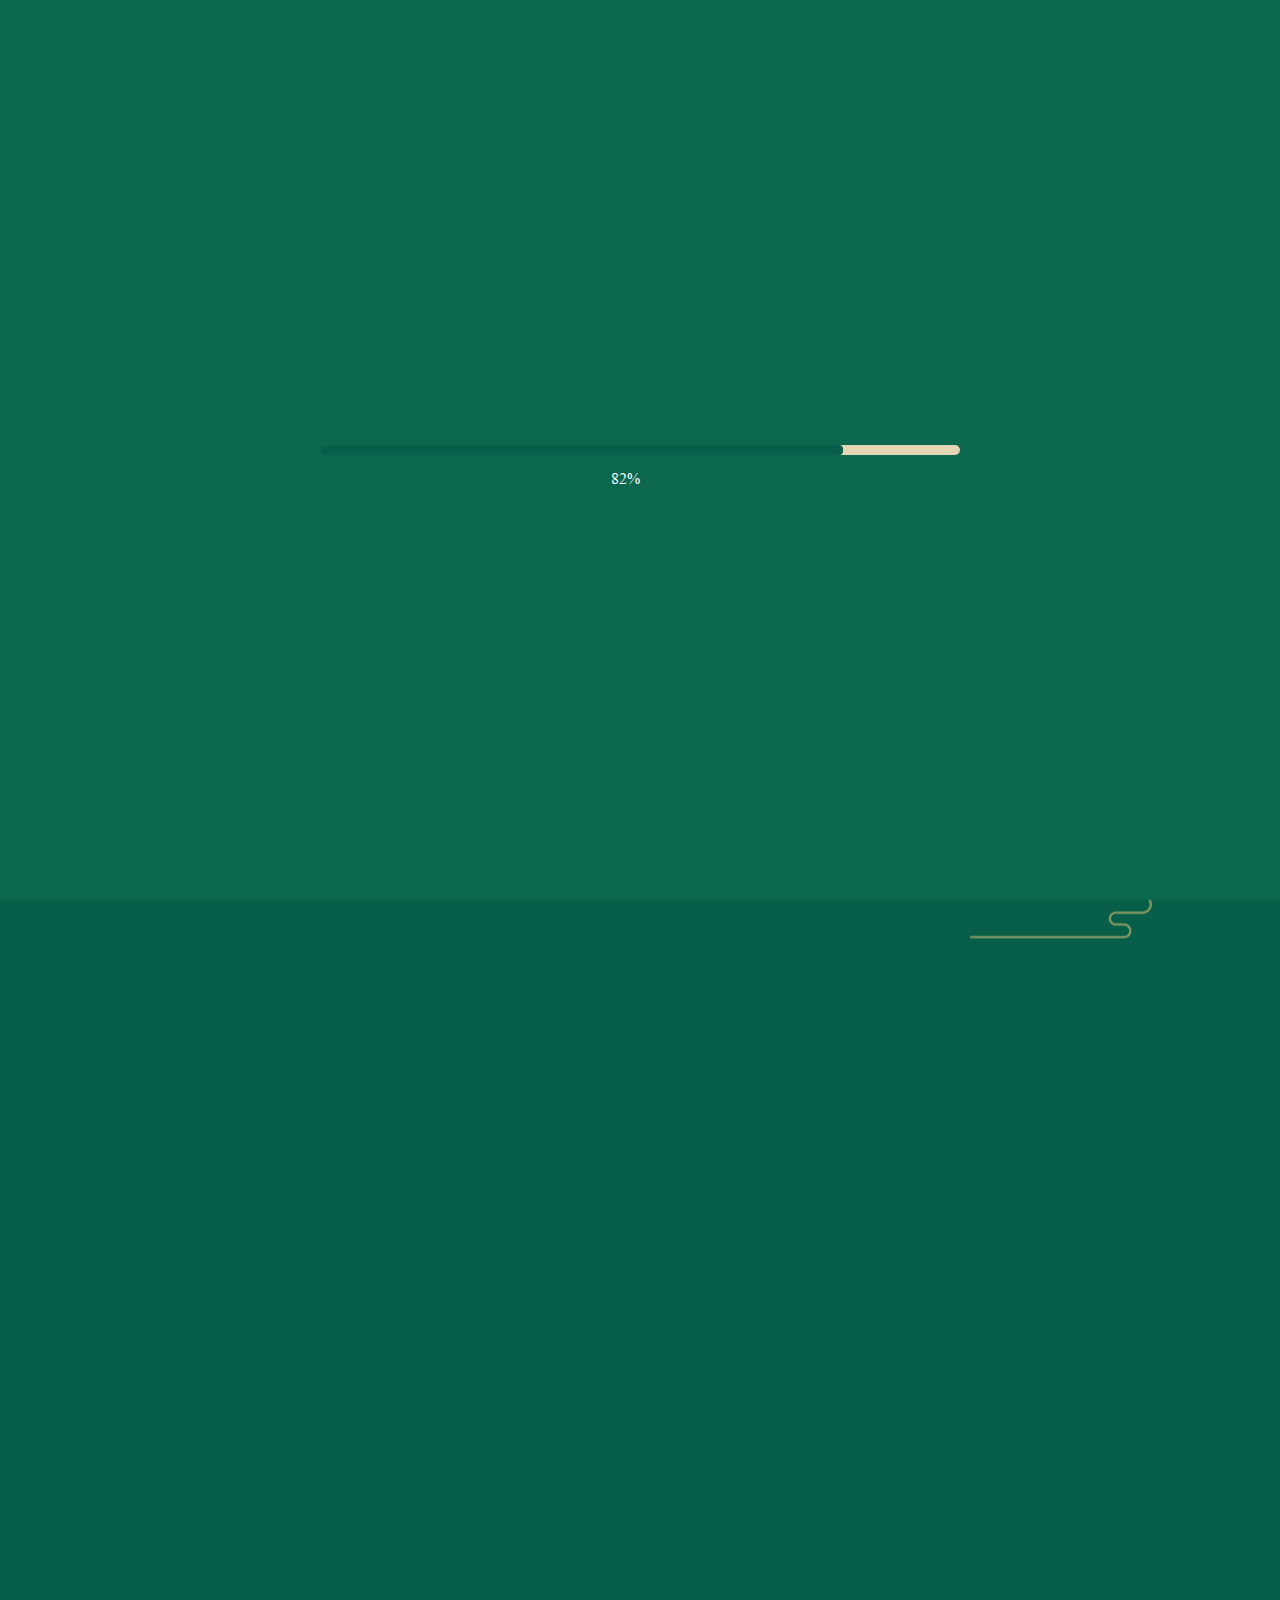
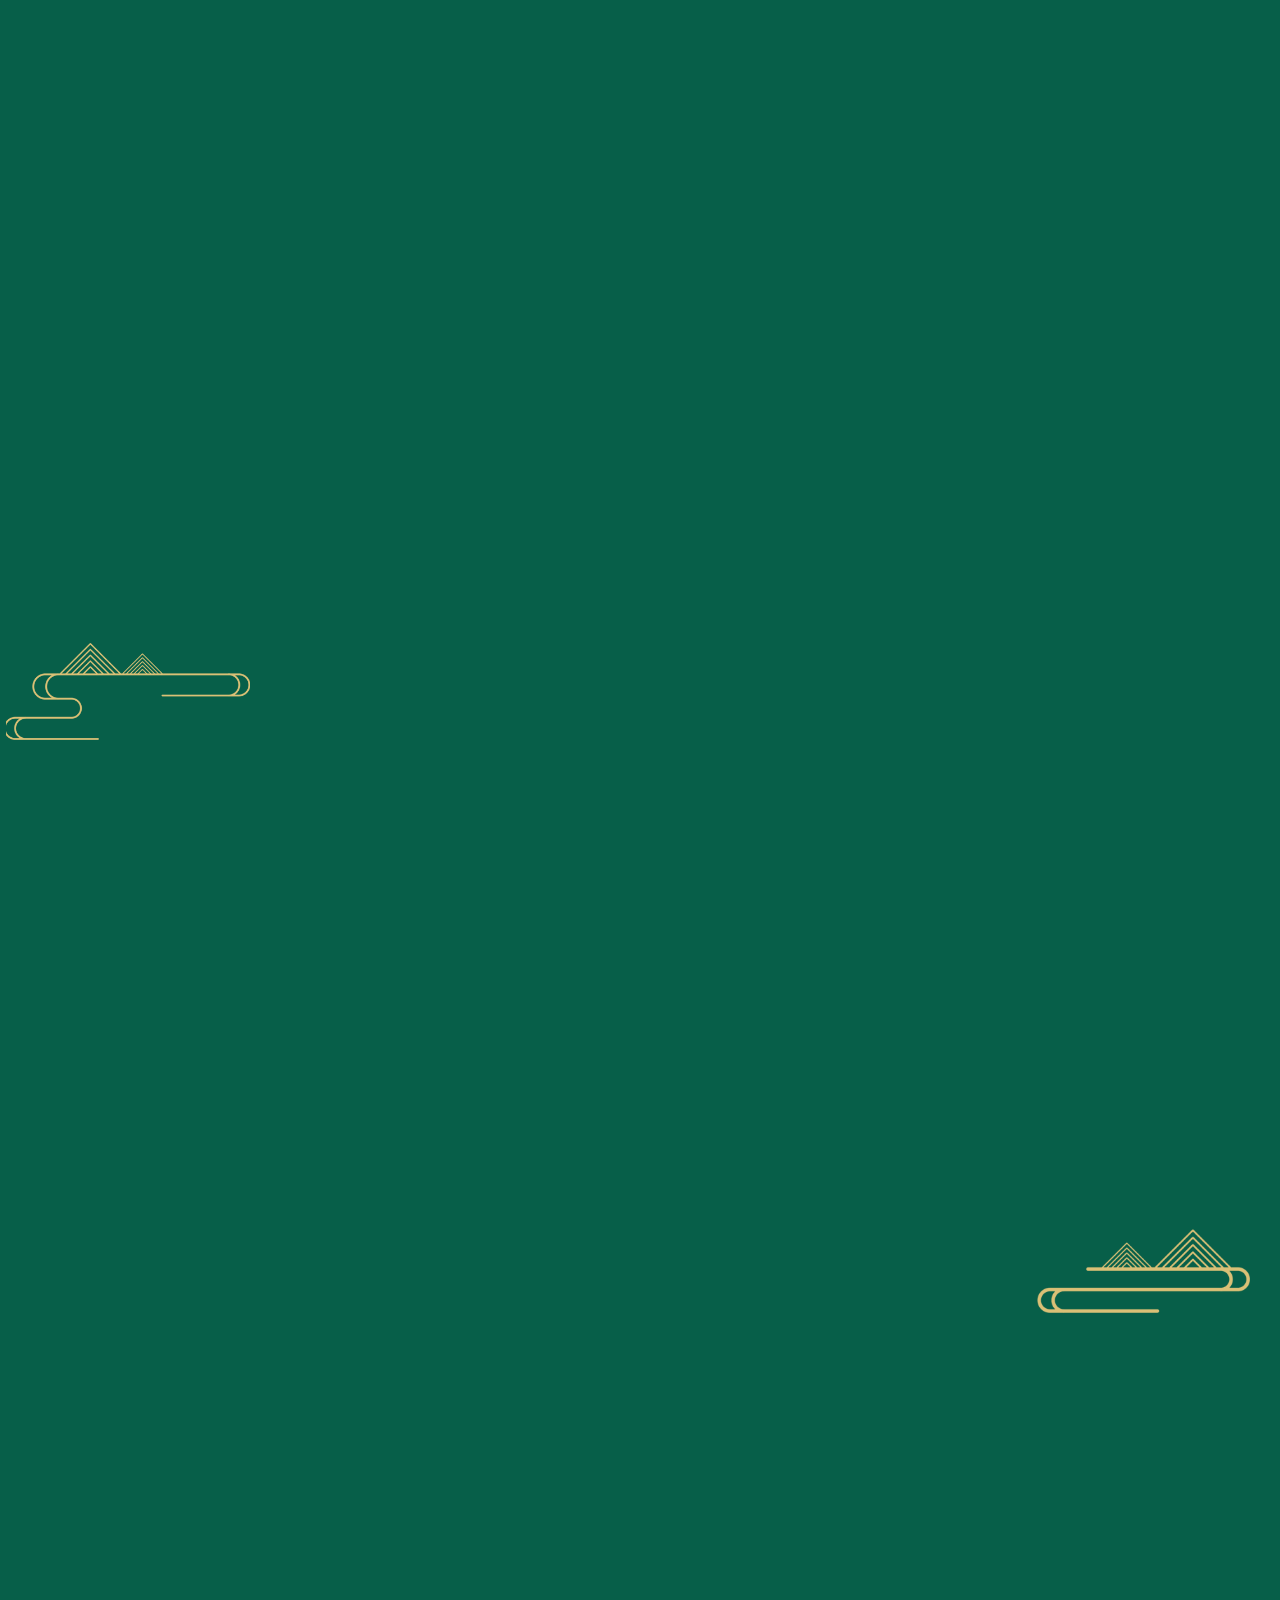
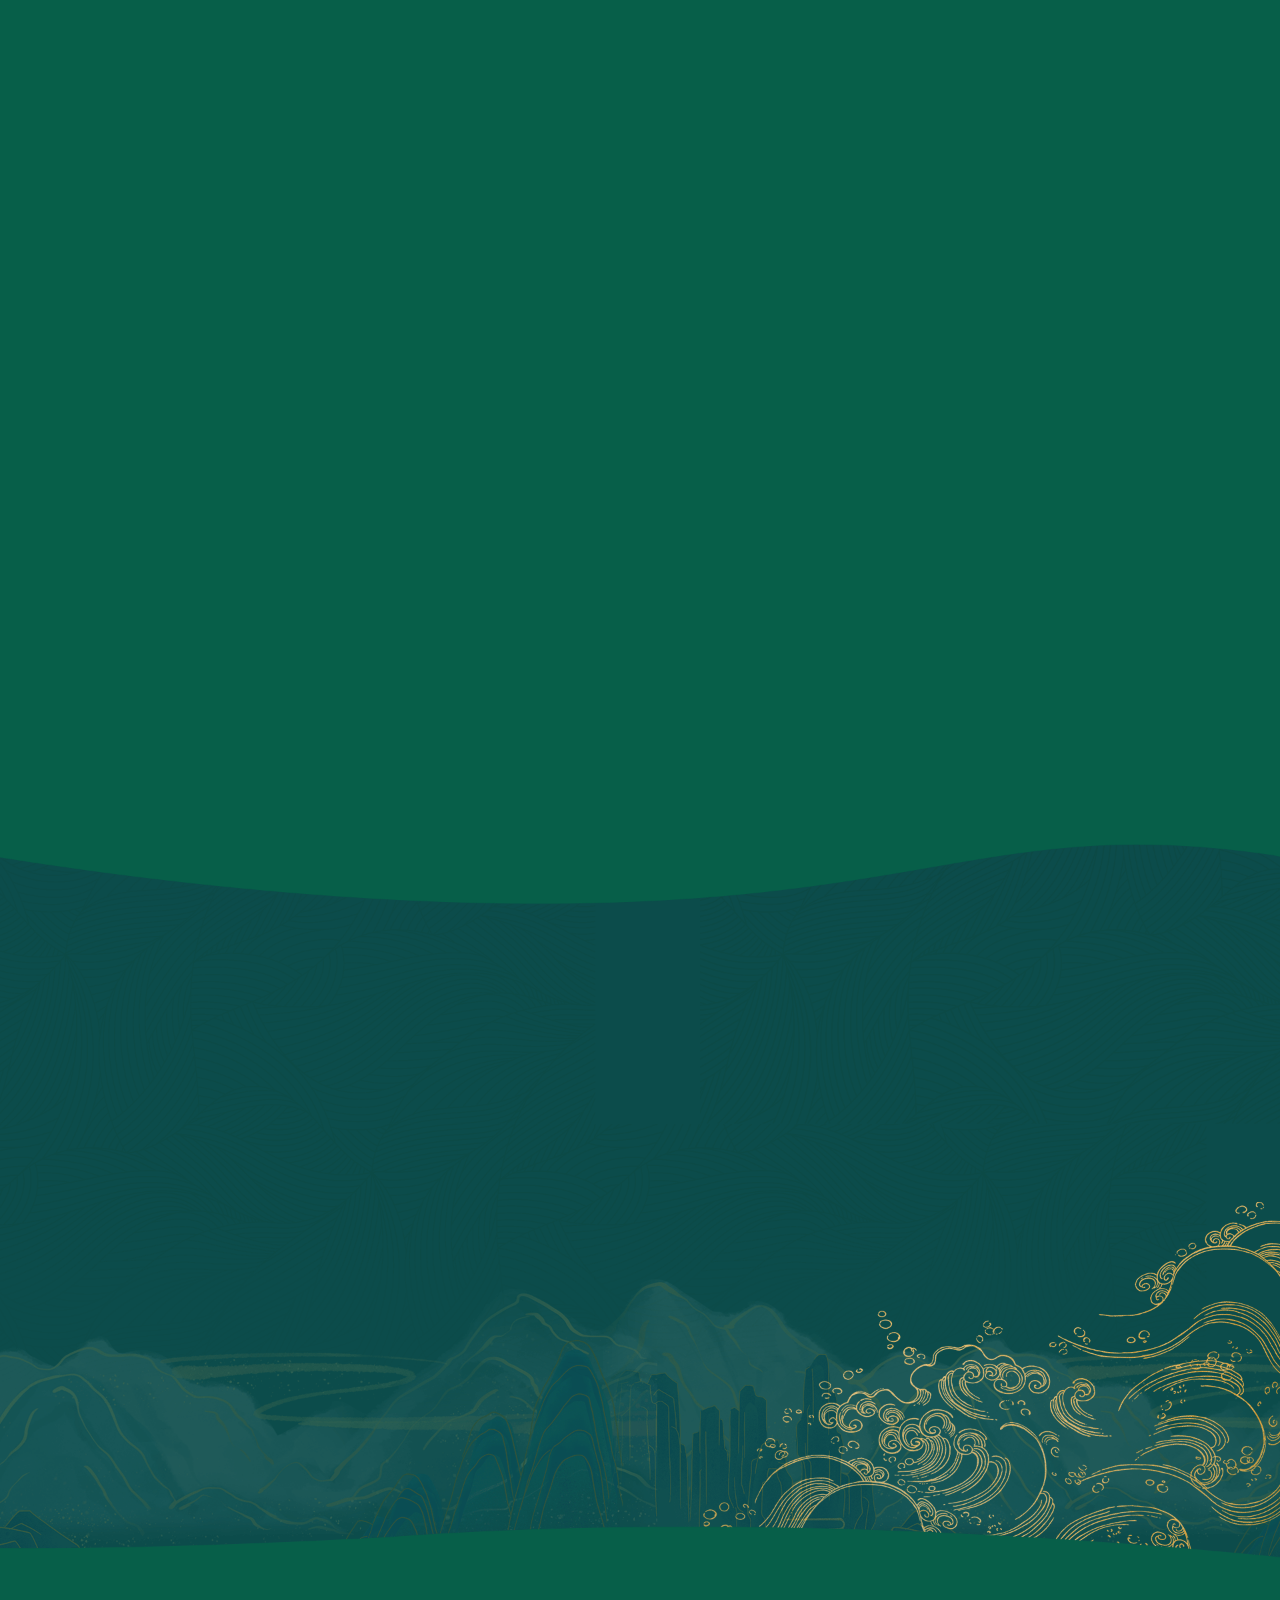
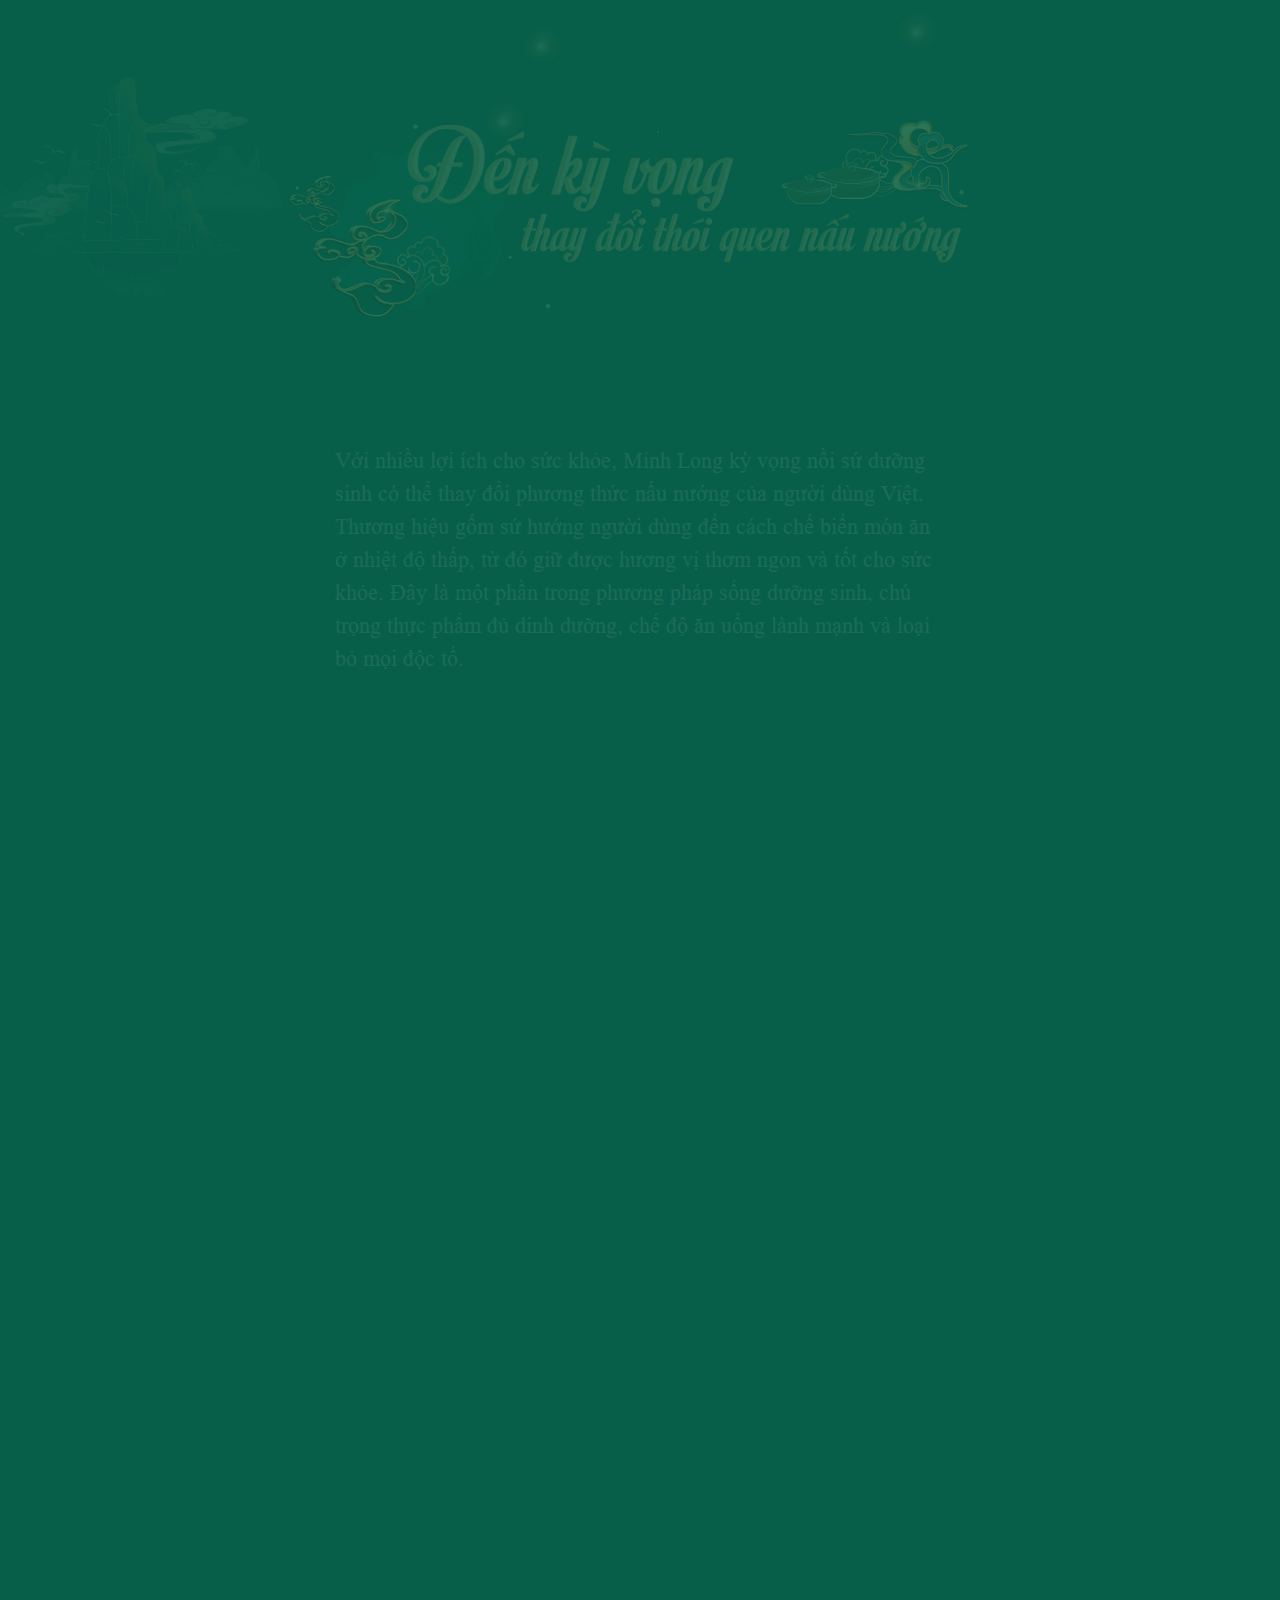
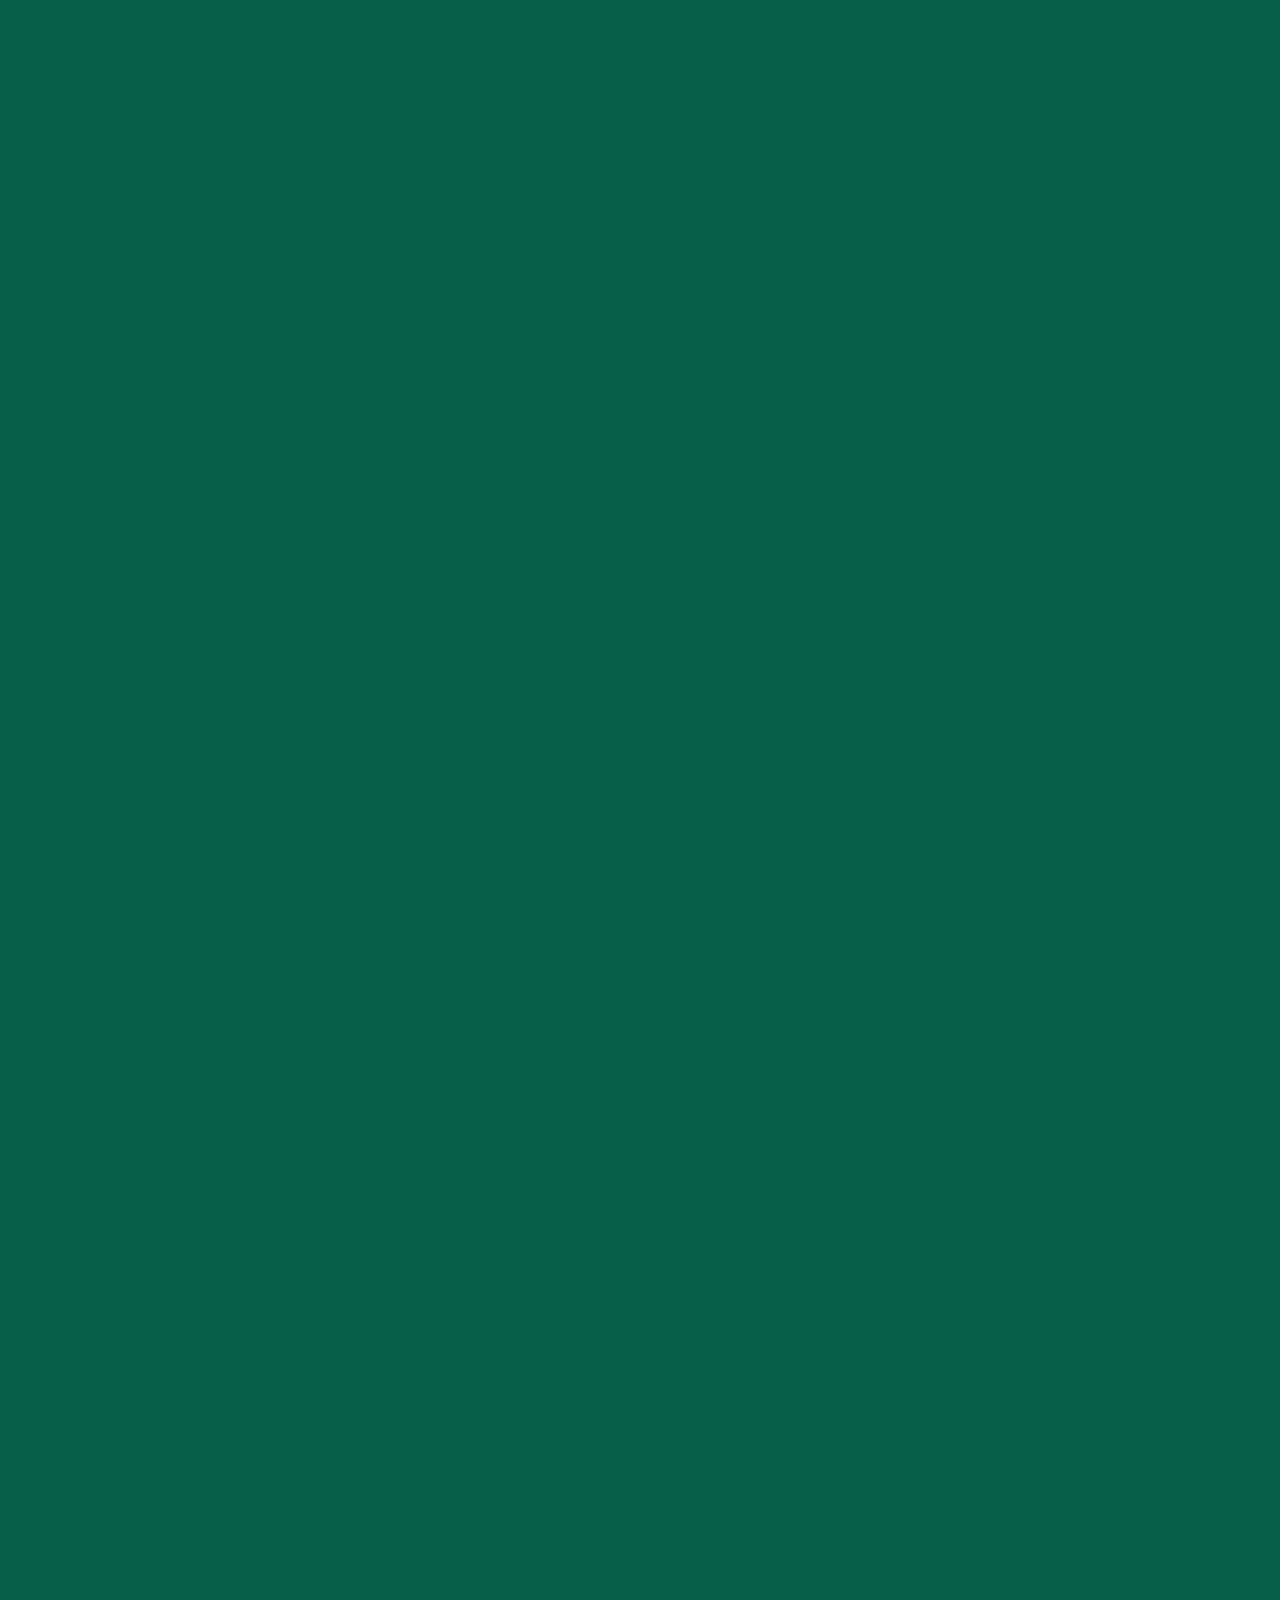
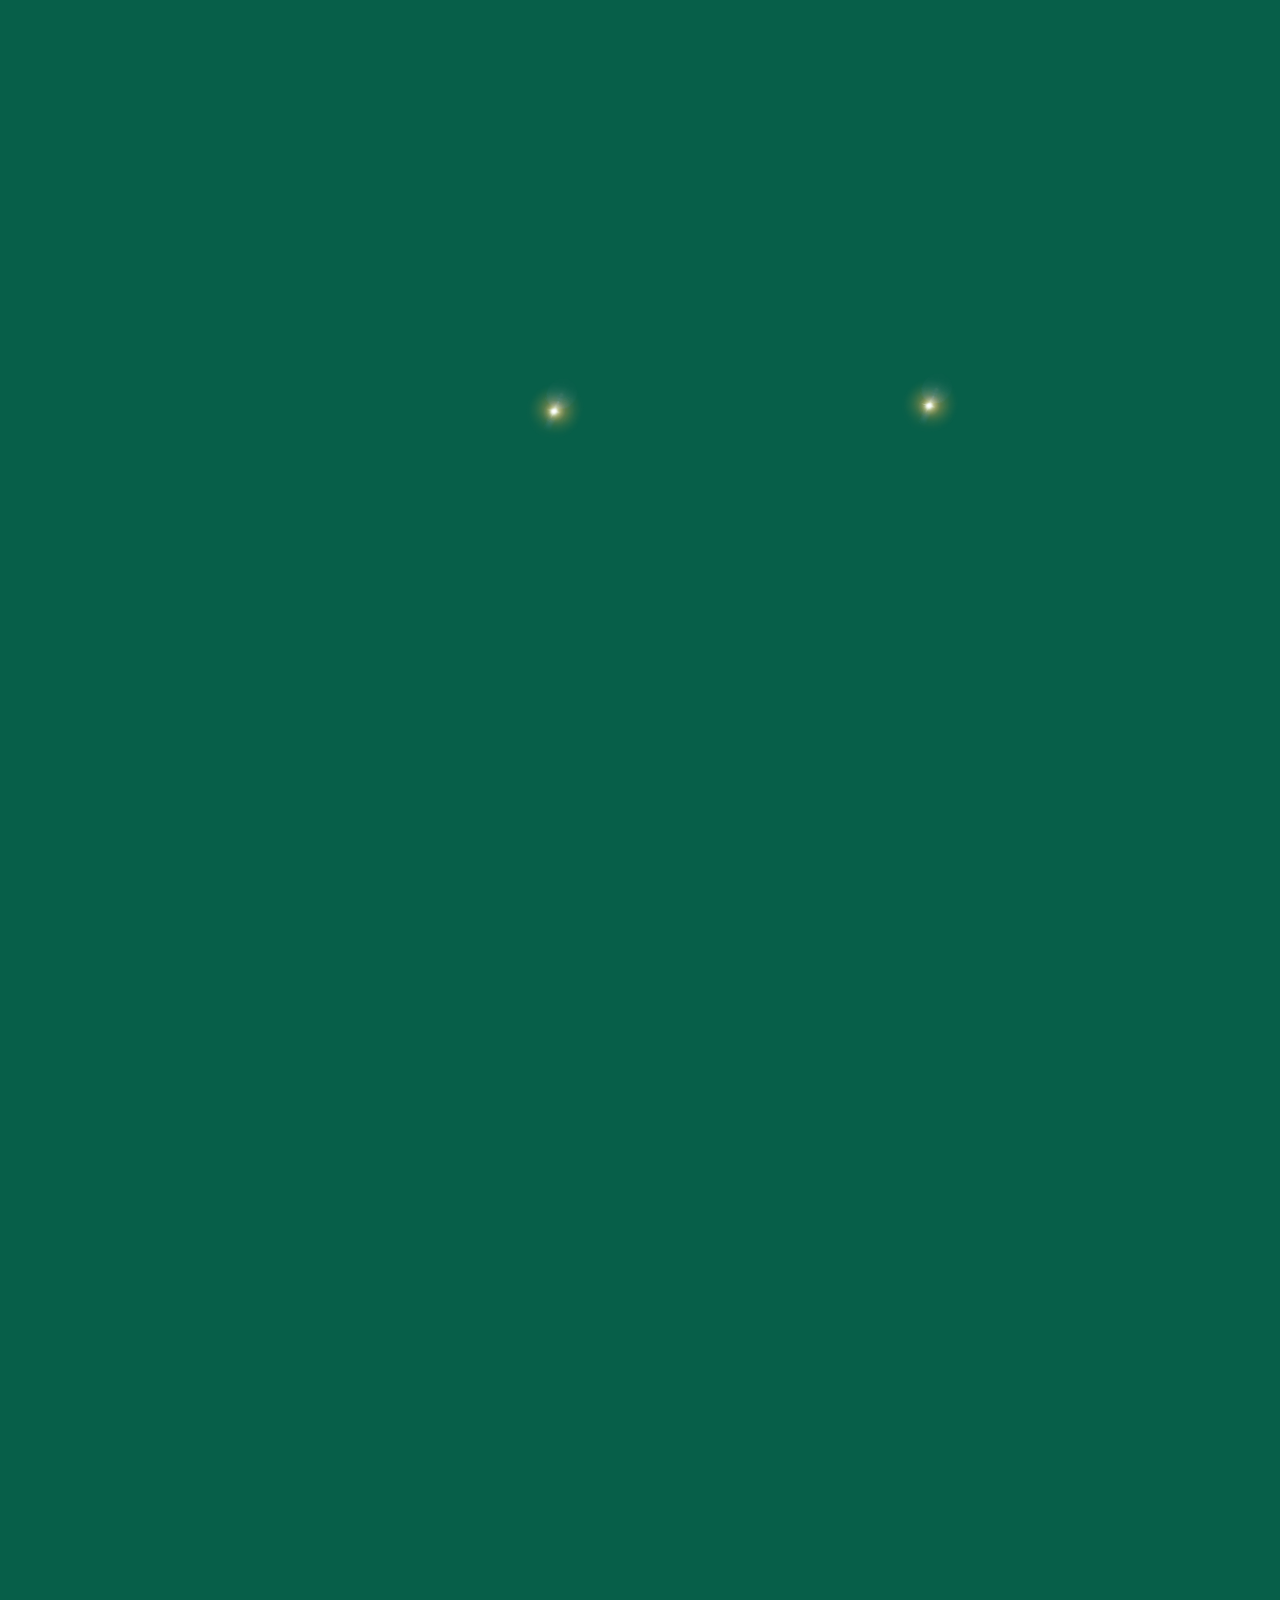
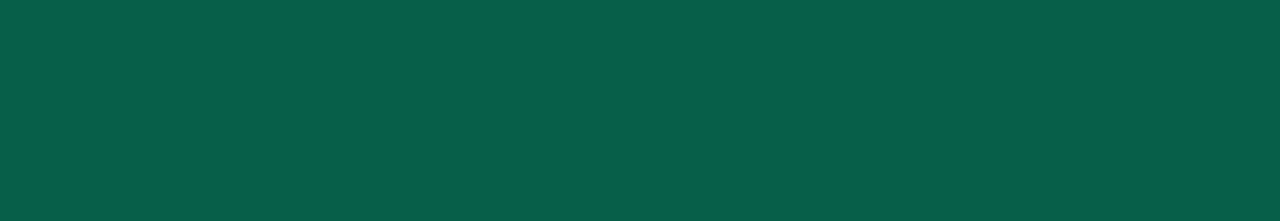
==== commit 6c317d91: "update index" ====
--- a/index.html
+++ b/index.html
@@ -15,12 +15,12 @@
     <script src="assets/js/ScrollMagic.min.js"></script>
 </head>
 <body>
-    <!-- <div class = "progress-bar">
+    <div class = "progress-bar">
         <div class = "bar">
             <div class = "progress"></div>
             <span>0%</span>
         </div>
-    </div> -->
+    </div>
     <div class = "pageheader">
         <div class = "logo">
         </div>
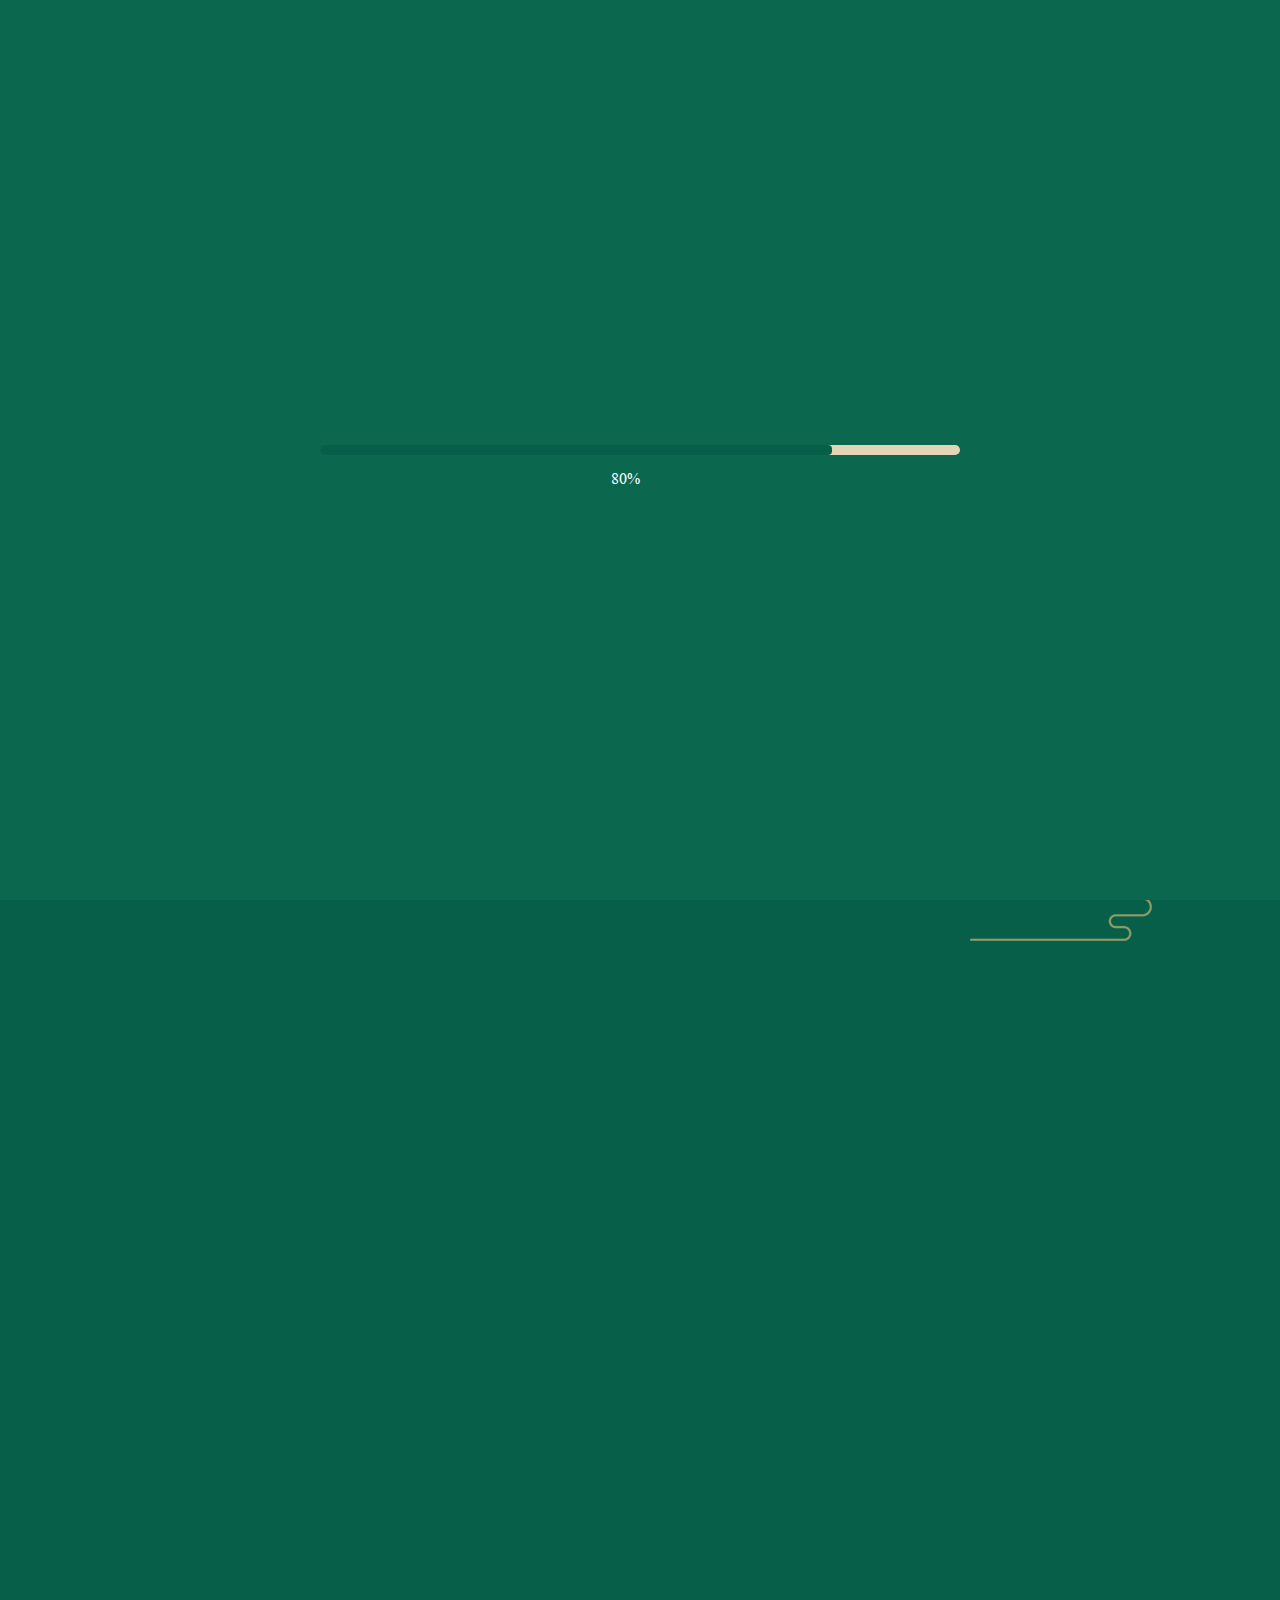
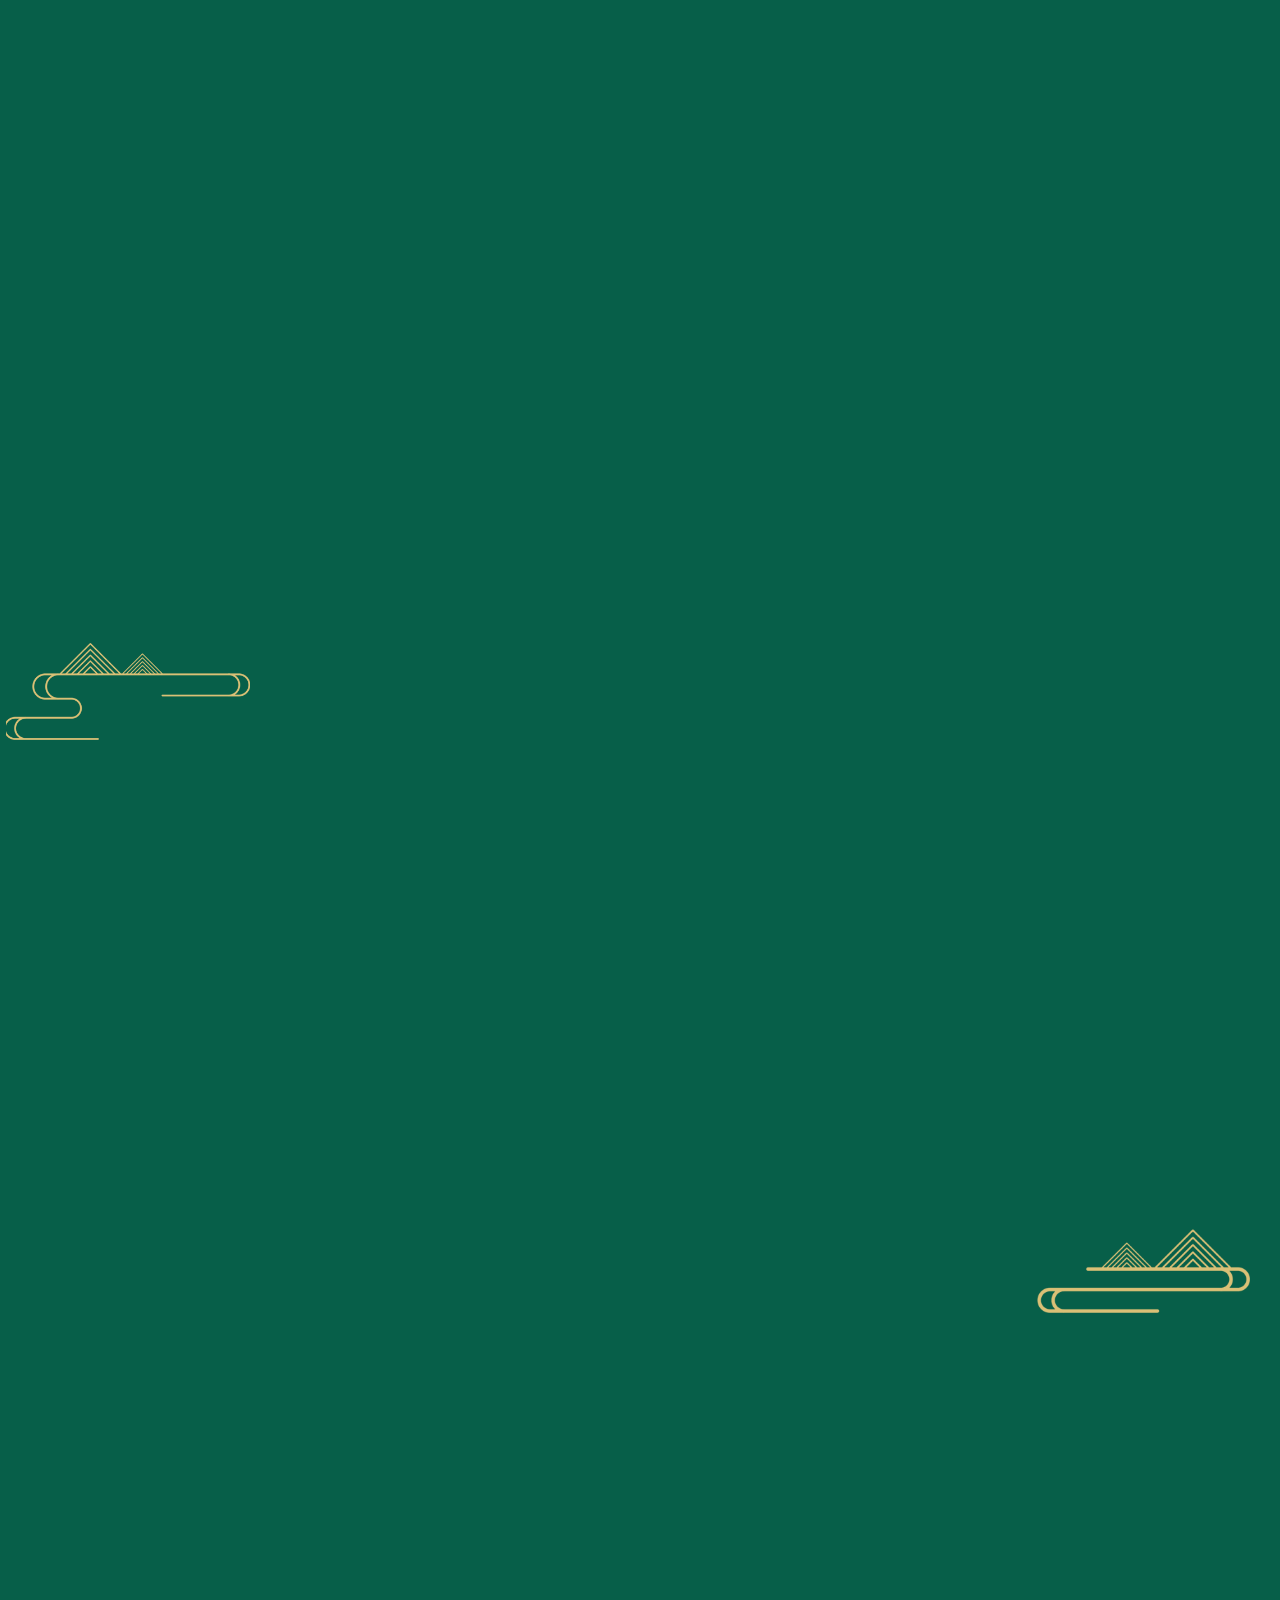
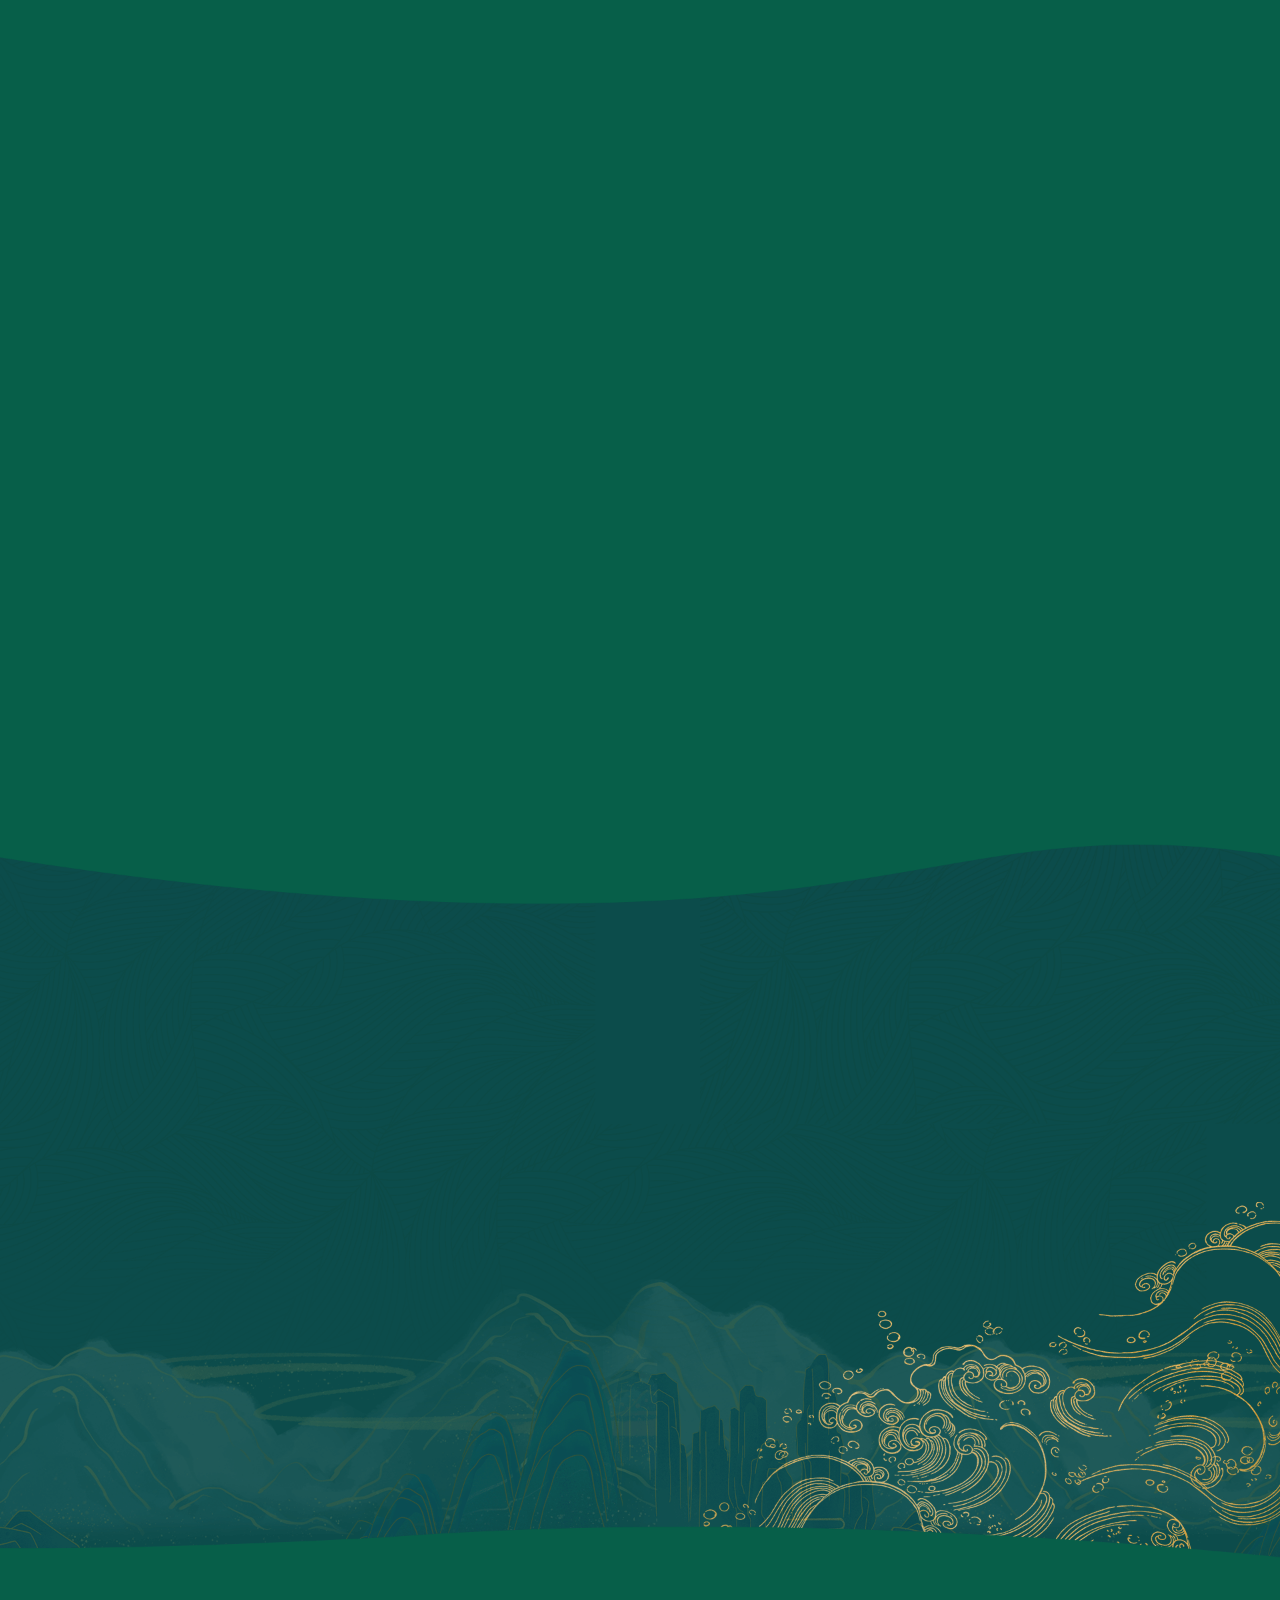
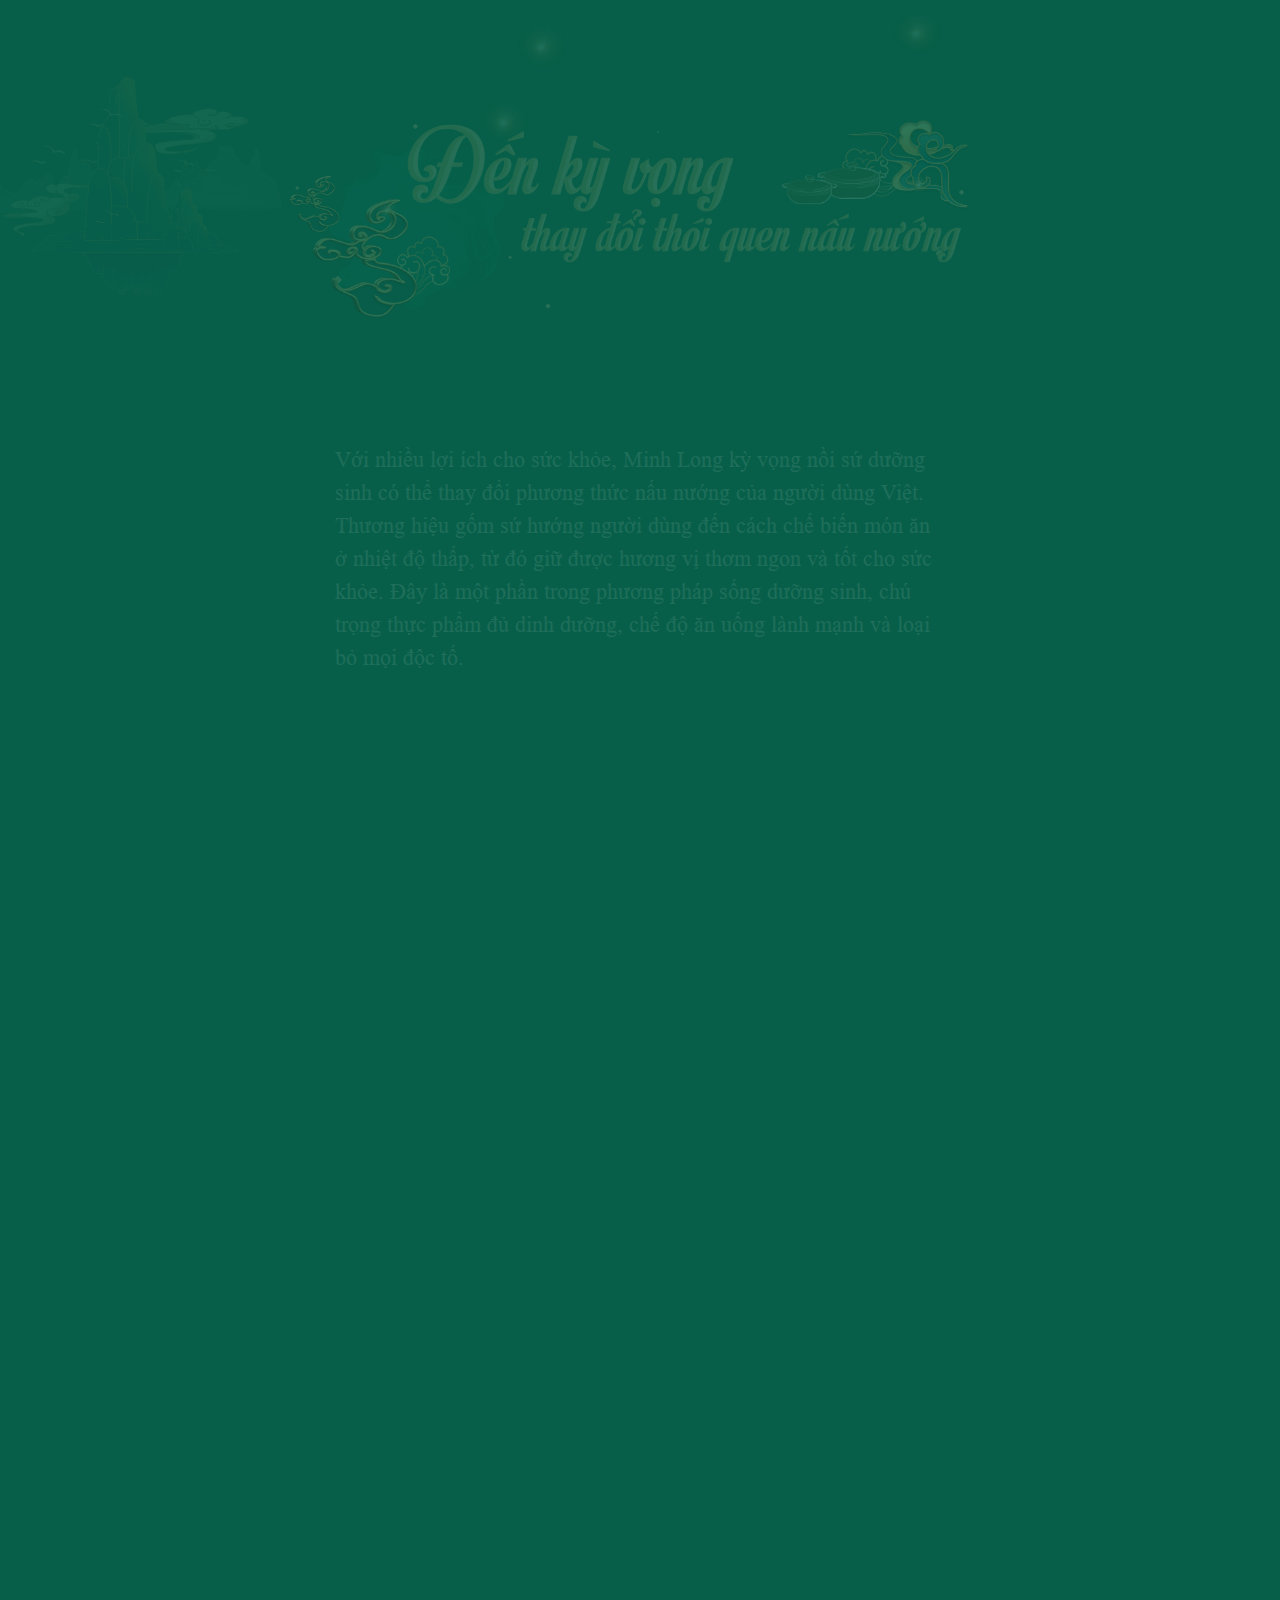
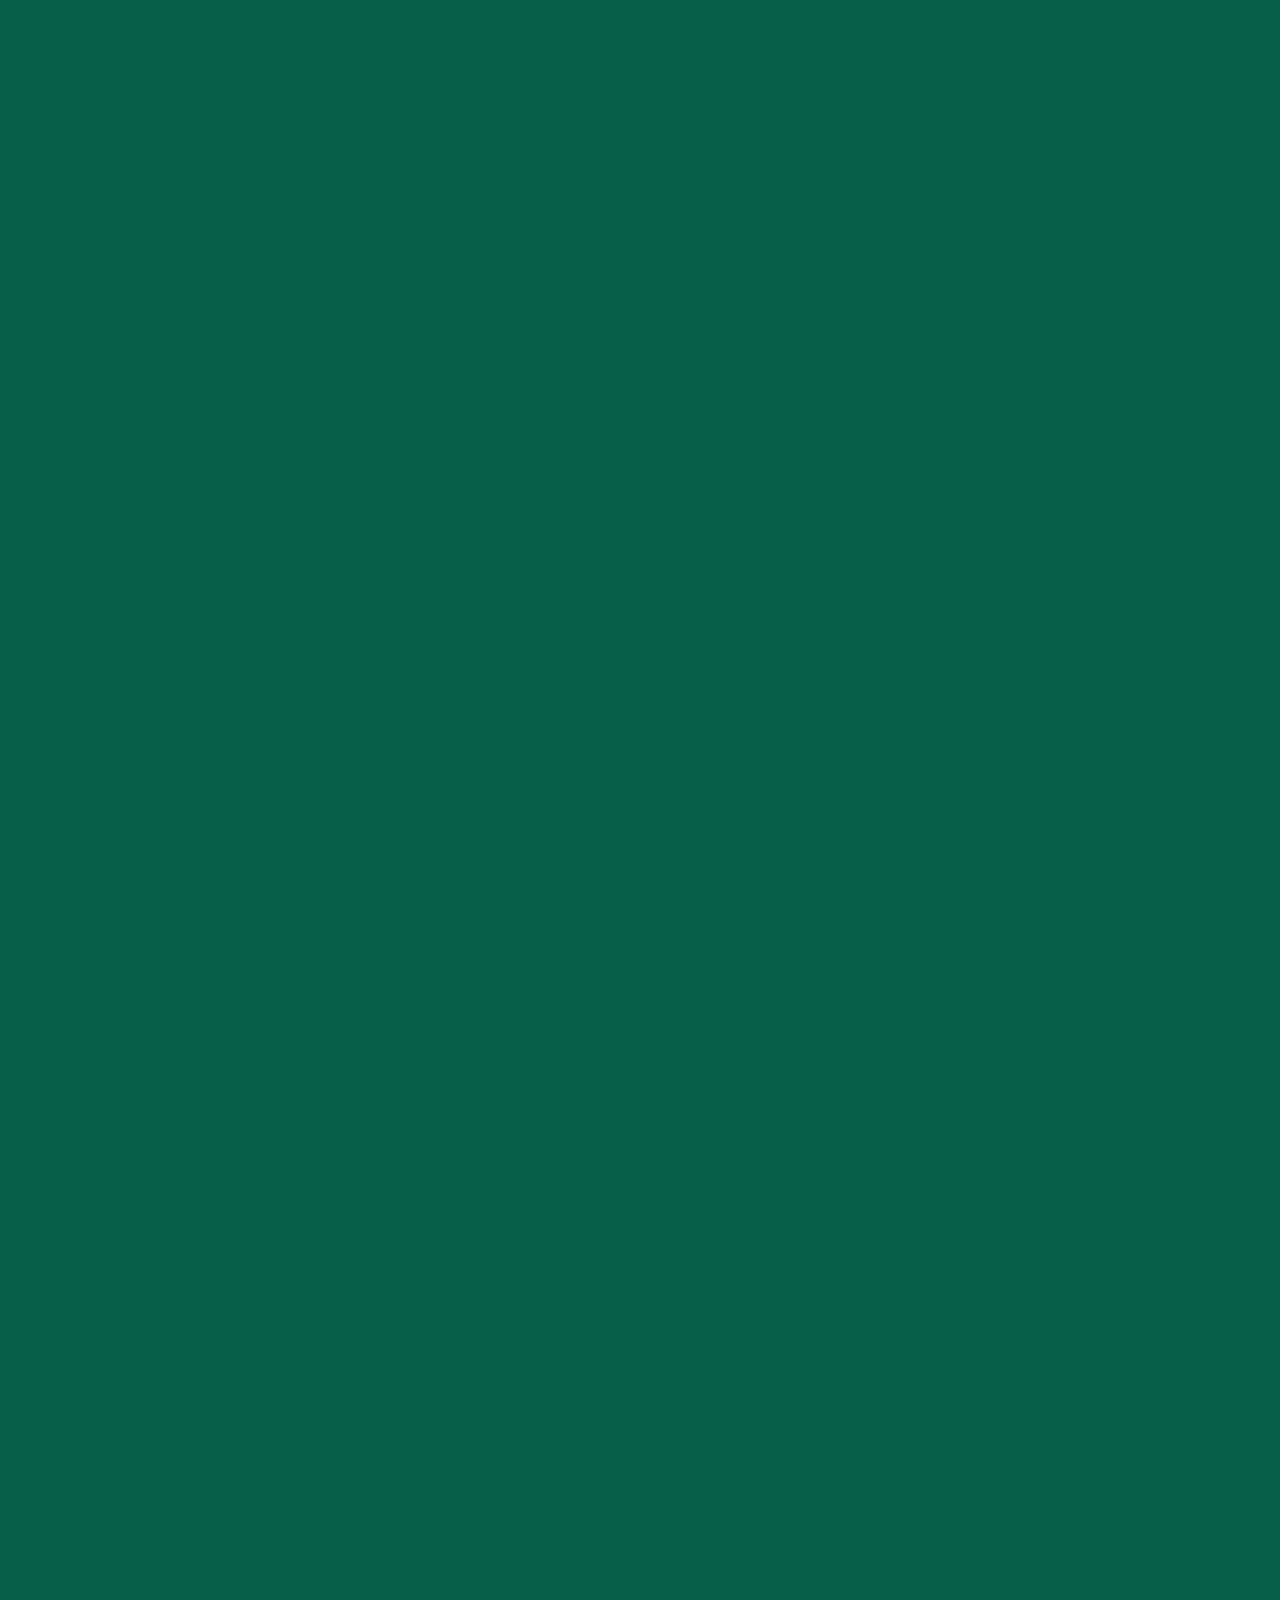
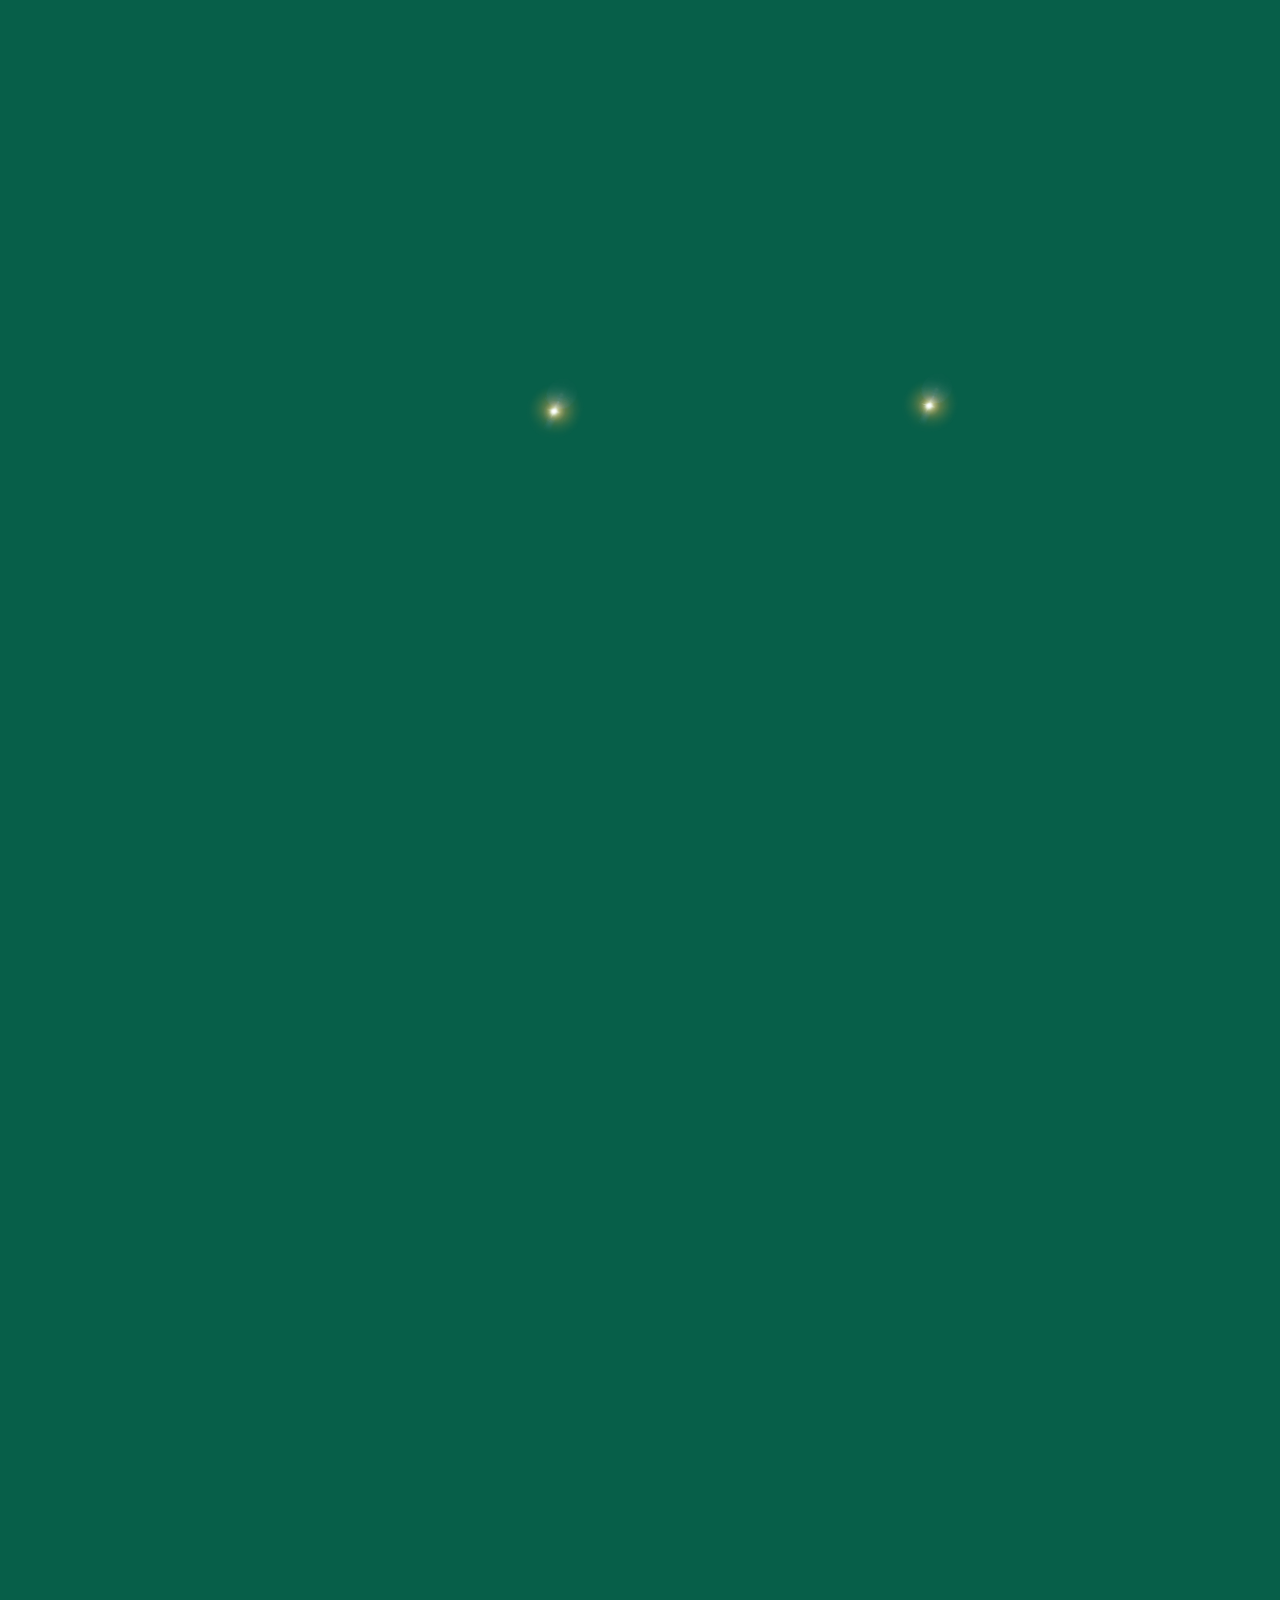
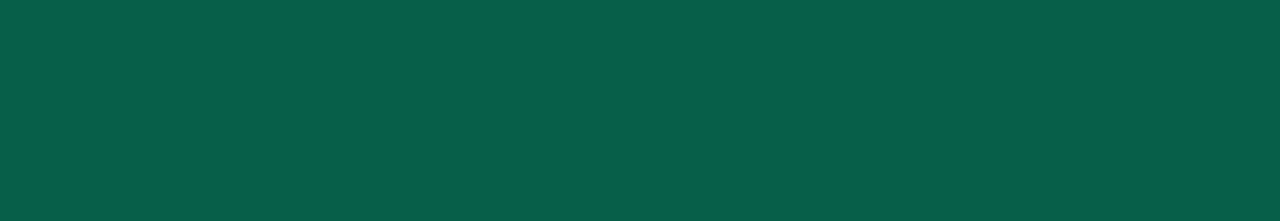
==== commit 8fc3d224: "add scrollbar" ====
--- a/index.html
+++ b/index.html
@@ -13,6 +13,22 @@
     <script src="assets/js/anime.es.js" type="module"></script>
     <script src="assets/js/anime.js"></script>
     <script src="assets/js/ScrollMagic.min.js"></script>
+    <style>
+        ::-webkit-scrollbar {
+            width: 10px;
+        }
+        ::-webkit-scrollbar-track{
+            background-color: #c1c1c1;
+        }
+        ::-webkit-scrollbar-thumb{
+            border-radius: 5px;
+            border: solid #c1c1c1;
+            background-color: #075f49;
+        }
+        ::-webkit-scrollbar-thumb::hover{
+            background-color: #20c997;
+        }
+    </style>
 </head>
 <body>
     <div class = "progress-bar">
